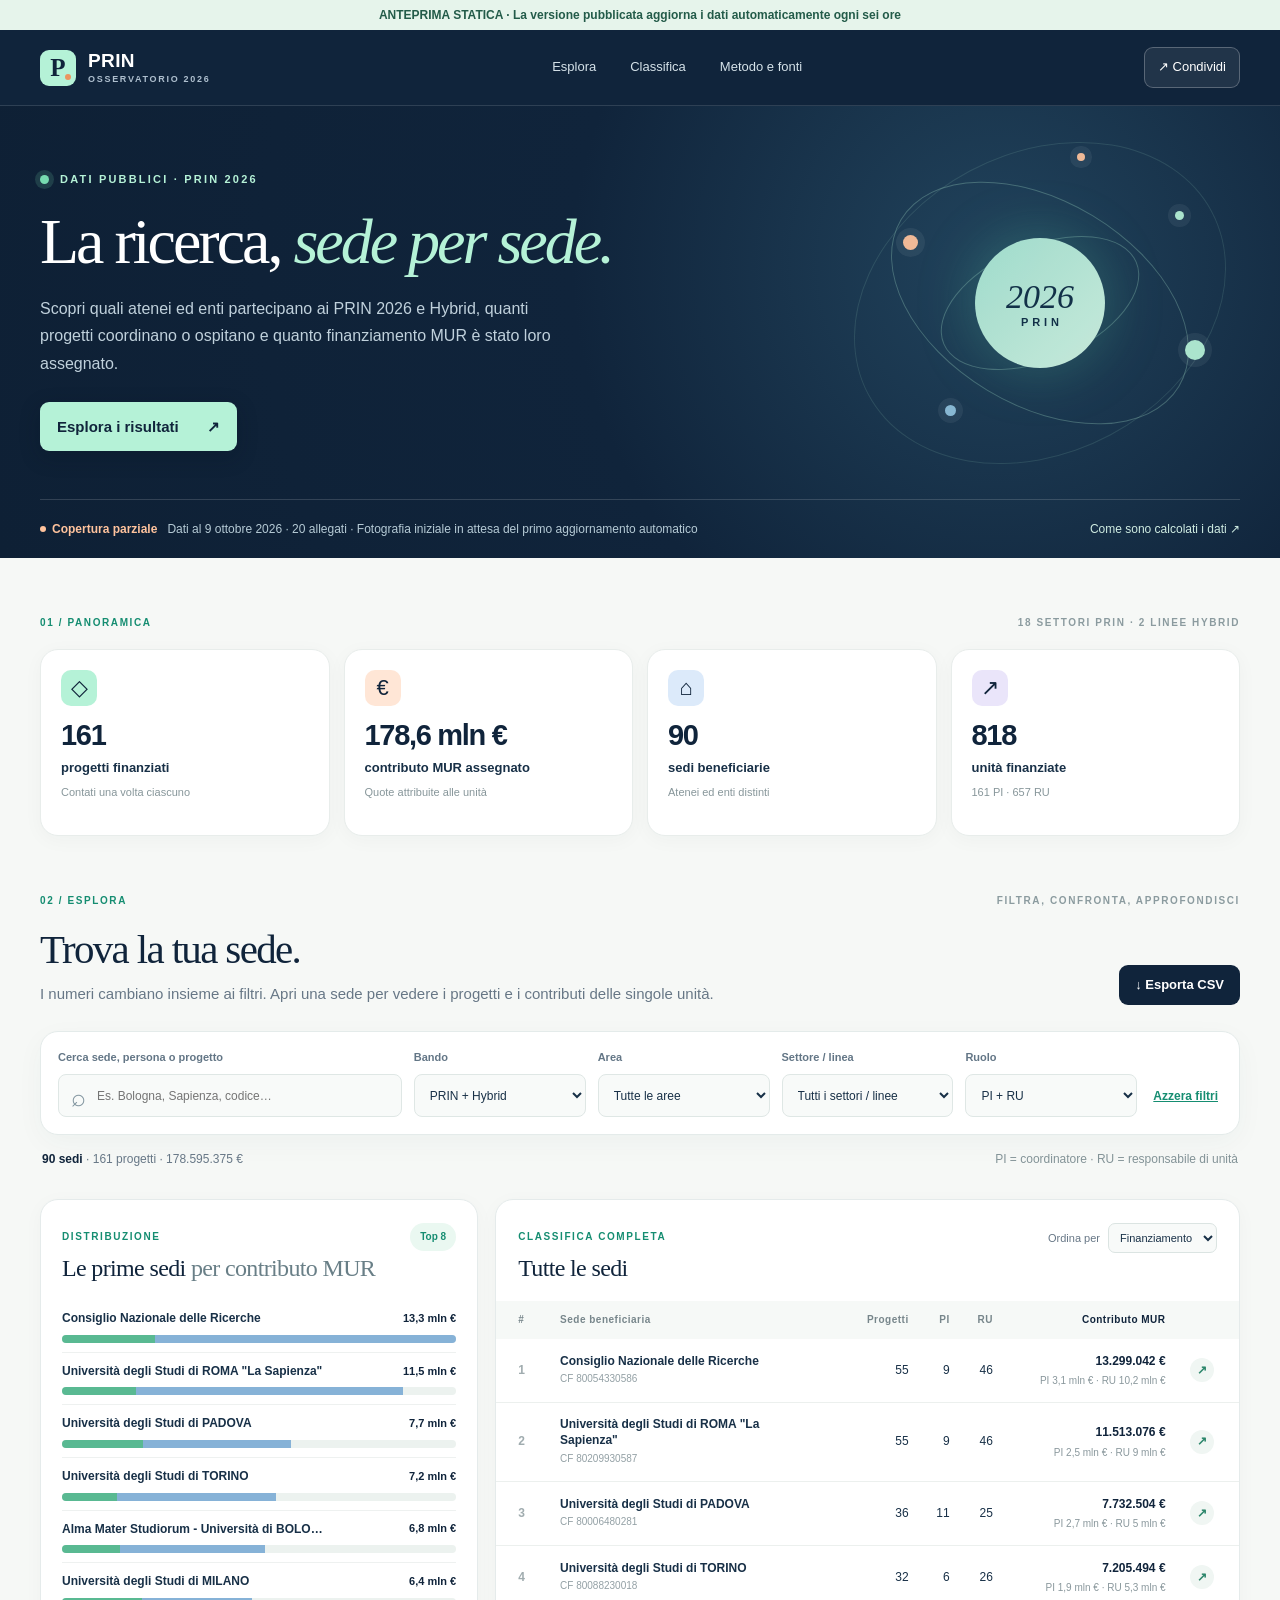
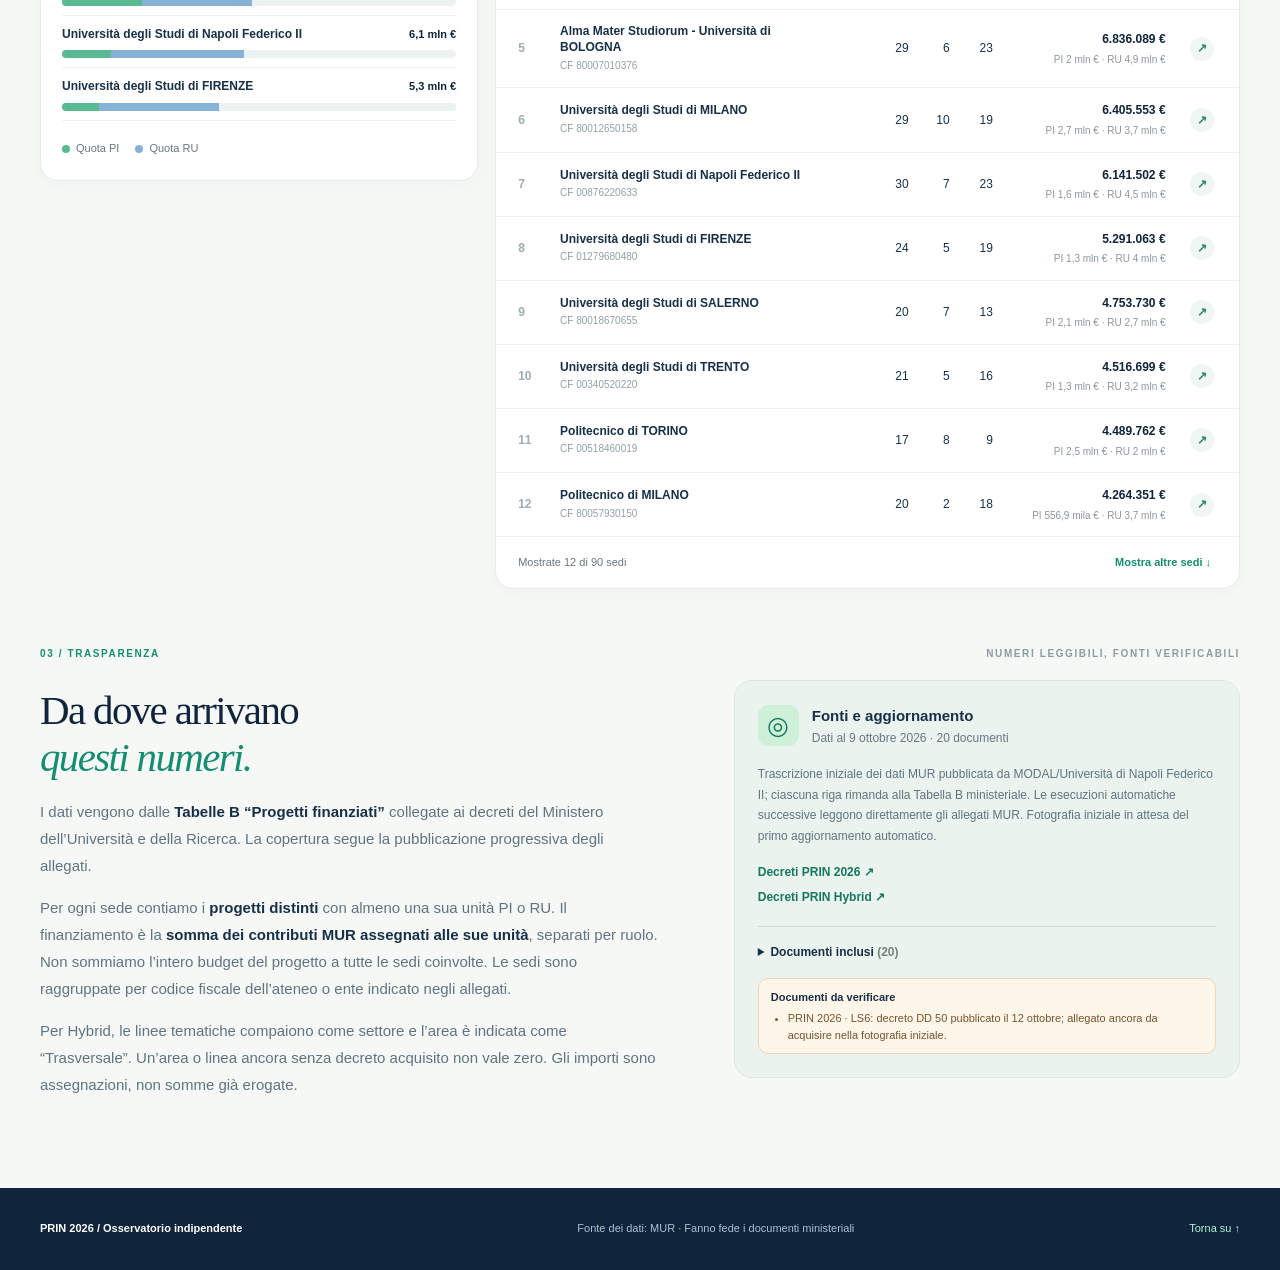
==== anteprima.html @ c135c5c7 "Add files via upload" ====
<!doctype html>
<html lang="it">
<head>
  <meta charset="utf-8">
  <meta name="viewport" content="width=device-width, initial-scale=1">
  <meta name="theme-color" content="#10243b">
  <meta name="description" content="Esplora i progetti e i contributi MUR dei PRIN 2026 e PRIN Hybrid, per sede, area, settore e ruolo PI o RU.">
  <title>PRIN 2026 · Osservatorio dei finanziamenti</title>
  <link rel="icon" href="data:image/svg+xml,%3Csvg xmlns='http://www.w3.org/2000/svg' viewBox='0 0 64 64'%3E%3Crect width='64' height='64' rx='17' fill='%2310243b'/%3E%3Cpath d='M15 47V17h15c9 0 14 4 14 12s-5 12-14 12h-7v6zm8-14h7c4 0 6-1 6-4s-2-4-6-4h-7z' fill='%23aff0d6'/%3E%3Ccircle cx='48' cy='46' r='5' fill='%23ffbc8f'/%3E%3C/svg%3E">
  <style>:root{--navy:#10243b;--navy-2:#183650;--ink:#183047;--muted:#677786;--line:#dfe7e8;--paper:#f6f8f6;--white:#fff;--mint:#b5f2d7;--green:#158d71;--peach:#ffc39d;--blue:#dceafa;--lav:#eae5fa;--radius:18px}
*{box-sizing:border-box}html{scroll-behavior:smooth;scroll-padding-top:90px}body{margin:0;background:var(--paper);color:var(--ink);font:15px/1.55 -apple-system,BlinkMacSystemFont,"Segoe UI",Arial,sans-serif;-webkit-font-smoothing:antialiased}button,input,select{font:inherit}button{cursor:pointer}a{color:inherit}a:focus-visible,button:focus-visible,input:focus-visible,select:focus-visible,summary:focus-visible{outline:3px solid #33b594;outline-offset:3px}.wrap{width:min(1220px,calc(100% - 80px));margin:auto}.sr-only{position:absolute;width:1px;height:1px;padding:0;margin:-1px;overflow:hidden;clip:rect(0,0,0,0);white-space:nowrap;border:0}.skip{position:fixed;left:1rem;top:-4rem;z-index:20;background:white;padding:.65rem 1rem}.skip:focus{top:1rem}
.site-header{height:76px;background:var(--navy);color:white;border-bottom:1px solid #ffffff20}.nav-row{height:100%;display:flex;align-items:center;justify-content:space-between;gap:28px}.brand{display:inline-flex;gap:12px;align-items:center;text-decoration:none;font-size:19px;font-weight:800;letter-spacing:.02em;line-height:1}.brand small{display:block;color:#aebfce;font-size:9px;letter-spacing:.19em;font-weight:700;margin-top:5px}.brand-mark{position:relative;display:grid;place-items:center;width:36px;height:36px;border-radius:9px;background:var(--mint);color:var(--navy);font:700 25px Georgia,serif}.brand-dot{position:absolute;width:6px;height:6px;border-radius:50%;background:#eb955f;right:5px;bottom:6px}.nav-row nav{display:flex;align-items:center;gap:34px}.nav-row nav a{color:#d5e2e9;text-decoration:none;font-size:13px}.nav-row nav a:hover{color:var(--mint)}.nav-share{background:#ffffff13;border:1px solid #ffffff40;color:white;border-radius:9px;padding:9px 13px;font-size:13px}.nav-share:hover{background:#ffffff28}
.hero{background:radial-gradient(circle at 78% 35%,#21435c 0,#10243b 41%,#0e2035 100%);color:white;overflow:hidden}.hero-inner{min-height:382px;display:grid;grid-template-columns:1.1fr .9fr;align-items:center;position:relative}.hero-copy{padding:54px 0 48px;z-index:1}.eyebrow{color:var(--mint);font-size:11px;font-weight:800;letter-spacing:.2em;display:flex;align-items:center;gap:11px}.pulse{width:9px;height:9px;background:#77dbb0;border-radius:50%;box-shadow:0 0 0 5px #77dbb029}.hero h1{font:normal clamp(47px,5vw,77px)/1.05 Georgia,"Times New Roman",serif;letter-spacing:-.047em;max-width:650px;margin:20px 0}.hero h1 em{color:var(--mint);font-weight:400}.hero-sub{color:#c0d1dc;max-width:525px;font-size:16px;line-height:1.7;margin:0 0 25px}.hero-action{display:inline-flex;align-items:center;gap:28px;background:var(--mint);color:var(--navy);font-weight:750;text-decoration:none;padding:13px 17px;border-radius:9px;box-shadow:0 6px 20px #09131f40}.hero-action:hover{background:#d8fae8}.hero-art{position:relative;width:400px;height:335px;justify-self:end;opacity:.93}.orbit{position:absolute;border:1px solid #b5f2d74a;border-radius:50%;left:50%;top:50%;transform:translate(-50%,-50%) rotate(-23deg)}.orbit-one{width:210px;height:115px}.orbit-two{width:325px;height:205px;transform:translate(-50%,-50%) rotate(31deg)}.orbit-three{width:390px;height:300px;transform:translate(-50%,-50%) rotate(-28deg);border-color:#b5f2d721}.art-center{position:absolute;left:50%;top:50%;transform:translate(-50%,-50%);display:grid;place-items:center;align-content:center;width:130px;height:130px;border-radius:50%;background:linear-gradient(135deg,#a9e7d4,#d4f7e5);color:#123047;font:italic 34px Georgia,serif;box-shadow:0 0 60px #60d5a745}.art-center small{display:block;font:700 11px Arial,sans-serif;letter-spacing:.35em;margin-left:.35em}.art-node{position:absolute;border-radius:50%;box-shadow:0 0 0 7px #ffffff11}.node-a{width:15px;height:15px;background:var(--peach);left:63px;top:100px}.node-b{width:9px;height:9px;background:#b7f2d7;left:335px;top:76px}.node-c{width:20px;height:20px;background:#b7f2d7;left:345px;top:205px}.node-d{width:11px;height:11px;background:#90c1dc;left:105px;top:270px}.node-e{width:8px;height:8px;background:var(--peach);left:237px;top:18px}.hero-foot{display:flex;justify-content:space-between;align-items:center;gap:20px;min-height:59px;border-top:1px solid #ffffff26;color:#b6cbd6;font-size:12px}.hero-foot a{text-decoration:none;color:#cfece2;white-space:nowrap}.hero-foot a:hover{text-decoration:underline}.status-line{display:flex;gap:10px;align-items:center;flex-wrap:wrap}.status-badge{display:inline-flex;align-items:center;gap:6px;color:var(--mint);font-weight:750}.status-badge:before{content:"";width:6px;height:6px;background:#79d9ad;border-radius:50%}.status-badge.attention{color:var(--peach)}.status-badge.attention:before{background:var(--peach)}
.overview,.explore,.rankings,.method{padding-top:57px}.section-kicker{display:flex;justify-content:space-between;align-items:center;gap:18px;color:#8b9b9f;font-size:10px;font-weight:800;letter-spacing:.16em;text-transform:uppercase;margin-bottom:18px}.section-kicker span:first-child{color:var(--green)}.kpis{display:grid;grid-template-columns:repeat(4,1fr);gap:14px}.kpi{background:white;border:1px solid #e8edeb;border-radius:var(--radius);padding:20px;min-height:187px;box-shadow:0 4px 20px #1b344509}.kpi-icon{display:grid;place-items:center;width:36px;height:36px;border-radius:10px;font-size:22px;line-height:1;color:var(--navy);margin-bottom:14px}.kpi-icon.mint{background:var(--mint)}.kpi-icon.peach{background:#ffe6d6}.kpi-icon.blue{background:var(--blue)}.kpi-icon.lavender{background:var(--lav)}.kpi-value{font-size:29px;letter-spacing:-.045em;font-weight:800;color:var(--navy);line-height:1.1;white-space:nowrap}.kpi-name{font-size:13px;font-weight:730;margin-top:7px}.kpi-hint{color:#87969a;font-size:11px;margin-top:5px}
.section-heading{display:flex;justify-content:space-between;align-items:end;gap:18px;margin-bottom:26px}.section-heading h2,.method h2{font:normal clamp(34px,3.2vw,47px)/1.15 Georgia,serif;letter-spacing:-.04em;color:var(--navy);margin:0 0 9px}.section-heading p{color:var(--muted);margin:0;max-width:750px}.export-btn{background:var(--navy);color:white;border:0;border-radius:9px;padding:10px 16px;white-space:nowrap;font-weight:700;font-size:13px}.export-btn:hover{background:#234665}.export-btn:disabled{opacity:.5;cursor:wait}.filters{display:grid;grid-template-columns:minmax(220px,2fr) repeat(4,minmax(110px,1fr)) auto;gap:12px;align-items:end;background:white;border:1px solid #e4ebea;border-radius:var(--radius);padding:17px;box-shadow:0 8px 28px #25424a0a}.filters label{display:block;color:#637686;font-weight:750;font-size:11px;margin:0 0 8px}.filters input,.filters select{background:#f8faf9;color:var(--ink);border:1px solid #dfe7e5;border-radius:8px;height:43px;width:100%;padding:0 11px;font-size:12px;outline:none}.filters input:focus,.filters select:focus{border-color:var(--green);box-shadow:0 0 0 3px #82dac138}.filters select{padding-right:7px}.search-field{position:relative}.search-field span{position:absolute;left:13px;top:4px;font-size:25px;color:#81949f;pointer-events:none}.search-field input{padding-left:38px}.clear-btn{background:transparent;color:var(--green);border:0;text-decoration:underline;font-size:12px;font-weight:750;white-space:nowrap;padding:0 4px 12px}.clear-btn:hover{color:#105e50}.filter-meta{display:flex;align-items:center;justify-content:space-between;gap:15px;color:var(--muted);font-size:12px;margin:15px 2px 0}.filter-meta strong{color:var(--navy)}.filter-tip{color:#839397}
.rankings{display:grid;grid-template-columns:1fr 1.7fr;gap:17px;padding-top:30px;align-items:start}.chart-panel,.list-panel{background:white;border:1px solid #e5ebeb;border-radius:var(--radius);box-shadow:0 4px 20px #1b344508;overflow:hidden}.chart-panel{padding:23px 21px}.panel-top{display:flex;align-items:start;justify-content:space-between;gap:12px}.panel-label{color:var(--green);font-size:10px;letter-spacing:.16em;font-weight:800}.panel-top h2{font:normal 24px/1.25 Georgia,serif;letter-spacing:-.027em;color:var(--navy);margin:7px 0 0}.panel-top h2 span{color:#697f87}.chart-tag{color:var(--green);background:#eaf8f1;border-radius:30px;font-size:10px;font-weight:800;padding:6px 10px;white-space:nowrap}.chart{padding-top:17px;min-height:330px}.bar-row{padding:9px 0;border-bottom:1px solid #eef1f0}.bar-head{display:flex;justify-content:space-between;gap:10px;align-items:center;font-size:12px;margin-bottom:7px}.bar-head button{background:none;border:0;padding:0;text-align:left;color:var(--ink);font-weight:710;overflow:hidden;white-space:nowrap;text-overflow:ellipsis;max-width:68%}.bar-head button:hover{text-decoration:underline}.bar-head strong{white-space:nowrap;font-variant-numeric:tabular-nums;font-size:11px;color:var(--navy)}.bar-track{height:8px;background:#ecf2ef;border-radius:20px;overflow:hidden;display:flex}.bar-piece{height:100%}.bar-piece.pi{background:#59b992}.bar-piece.ru{background:#86b2d7}.chart-legend{display:flex;gap:16px;margin:19px 0 0;color:var(--muted);font-size:11px}.chart-legend span{display:flex;align-items:center;gap:6px}.legend-dot{display:inline-block;width:8px;height:8px;border-radius:50%}.legend-dot.pi{background:#59b992}.legend-dot.ru{background:#86b2d7}
.list-panel .panel-top{padding:23px 22px 18px}.sort-control{display:flex;align-items:center;gap:8px;color:var(--muted);font-size:11px;white-space:nowrap}.sort-control select{border:1px solid #dbe4e2;border-radius:7px;background:#f8faf9;color:var(--ink);padding:7px;font-size:11px}.table-scroll{overflow-x:auto}table{width:100%;border-collapse:collapse;font-size:12px;min-width:610px}thead{background:#f6f9f7;color:#77868b}th{text-align:left;padding:11px 12px;font-size:10px;letter-spacing:.05em;font-weight:800}th:first-child,td:first-child{padding-left:22px}th:last-child,td:last-child{padding-right:20px}td{padding:13px 12px;border-bottom:1px solid #ecf0ee;vertical-align:middle}tr:last-child td{border-bottom:0}tbody tr:hover{background:#f7fbf8}.rank-no{color:#a0acaf;font-weight:750}.inst-button{border:0;background:none;padding:0;text-align:left;color:var(--ink);font-weight:700;line-height:1.38;max-width:250px}.inst-button:hover{color:var(--green);text-decoration:underline}.inst-sub{display:block;color:#93a0a5;font-size:10px;font-weight:500;margin-top:3px}.num{text-align:right;font-variant-numeric:tabular-nums}.money-col{font-weight:800;color:var(--navy);white-space:nowrap}.row-arrow{border:0;background:#f0f6f3;color:#2c866b;width:24px;height:24px;border-radius:50%;font-weight:bold}.row-arrow:hover{background:#d9f1e6}.empty{text-align:center;padding:34px;color:var(--muted)}.list-foot{display:flex;align-items:center;justify-content:space-between;gap:12px;padding:16px 22px;color:var(--muted);font-size:11px;border-top:1px solid #edf1f0}.list-foot button{background:none;color:var(--green);border:0;font-size:11px;font-weight:800}.list-foot button:hover{text-decoration:underline}
.method{padding-bottom:75px}.method-layout{display:grid;grid-template-columns:1.1fr .9fr;gap:75px;align-items:start}.method h2{margin:7px 0 17px}.method h2 em{color:var(--green);font-weight:400}.method p{color:#5f7480;line-height:1.8;max-width:670px}.method strong{color:var(--ink)}.source-card{background:#eaf3ed;border:1px solid #daeadf;padding:23px;border-radius:var(--radius);color:var(--ink)}.source-head{display:flex;align-items:center;gap:13px}.source-head strong,.source-head span:last-child{display:block}.source-head span:last-child{font-size:12px;color:var(--muted);margin-top:2px}.source-icon{display:grid;place-items:center;width:41px;height:41px;border-radius:10px;background:#cef0d8;color:#167b5c;font-size:25px}.source-card p{font-size:12px;line-height:1.7;margin:17px 0}.source-links{display:grid;gap:6px}.source-links a,.document-list a{font-size:12px;font-weight:700;color:#16785e;text-decoration:none}.source-links a:hover,.document-list a:hover{text-decoration:underline}.source-card details{margin-top:20px;border-top:1px solid #cadece;padding-top:16px}.source-card summary{font-size:12px;font-weight:750;cursor:pointer}.source-card summary span{color:#72857b}.document-list{margin-top:12px;max-height:225px;overflow:auto;display:grid;gap:7px}.document-list a{display:block;font-weight:600}.source-warning{margin-top:16px;background:#fff6ea;border:1px solid #f1d4b3;color:#75532d;border-radius:10px;padding:10px 12px;font-size:11px;line-height:1.5}.source-warning strong{display:block;margin-bottom:5px}.source-warning ul{margin:0;padding-left:17px}
footer{background:var(--navy);color:#adc2cd}.footer-inner{display:flex;justify-content:space-between;align-items:center;gap:14px;min-height:82px;font-size:11px}.footer-inner span:first-child{color:white;font-weight:750}.footer-year{color:var(--mint)}.footer-inner a{color:var(--mint);text-decoration:none}
dialog{border:0;border-radius:18px;padding:0;width:min(700px,calc(100% - 28px));max-height:min(85vh,850px);box-shadow:0 24px 75px #091f3680;color:var(--ink)}dialog::backdrop{background:#071c31b5;backdrop-filter:blur(3px)}.dialog-head{padding:26px 28px 20px;display:flex;justify-content:space-between;align-items:start;gap:12px;border-bottom:1px solid var(--line)}.dialog-head h2{font:normal 30px/1.15 Georgia,serif;letter-spacing:-.03em;margin:6px 0 4px;color:var(--navy)}.dialog-head p{color:var(--muted);font-size:12px;margin:0}.dialog-close{flex:none;width:32px;height:32px;border-radius:50%;border:0;background:#f0f4f2;color:var(--navy);font-size:23px;line-height:1}.dialog-content{padding:22px 28px 28px;max-height:calc(85vh - 118px);overflow:auto}.detail-metrics{display:grid;grid-template-columns:repeat(3,1fr);gap:10px;margin-bottom:22px}.detail-metrics div{background:#f3f8f5;padding:13px;border-radius:10px}.detail-metrics strong{display:block;color:var(--navy);font-size:20px}.detail-metrics span{display:block;font-size:11px;color:var(--muted)}.detail-heading{font-weight:800;font-size:12px;margin:0 0 10px;color:var(--navy)}.project-card{border:1px solid var(--line);border-radius:10px;padding:13px;margin-bottom:9px}.project-top{display:flex;justify-content:space-between;align-items:start;gap:10px}.project-top strong{display:block;font-size:13px;color:var(--navy);line-height:1.3}.project-top small{display:block;color:var(--muted);font-size:11px;margin-top:3px}.project-amount{color:var(--navy);font-weight:800;white-space:nowrap;font-size:12px}.project-bottom{display:flex;flex-wrap:wrap;justify-content:space-between;gap:6px;margin-top:11px;color:var(--muted);font-size:11px}.role-chip{color:#15775b;background:#e4f5eb;border-radius:6px;padding:2px 6px;font-weight:800}.role-chip.ru{color:#427293;background:#e7f2fb}.project-bottom a{color:var(--green);text-decoration:none}.project-bottom a:hover{text-decoration:underline}.toast{position:fixed;right:22px;bottom:22px;z-index:15;background:var(--navy);color:white;padding:12px 16px;border-radius:10px;box-shadow:0 10px 25px #10243b44;opacity:0;transform:translateY(10px);transition:.2s;pointer-events:none;font-size:12px}.toast.visible{opacity:1;transform:translateY(0)}
@media(max-width:1100px){.filters{grid-template-columns:repeat(4,1fr)}.search-wrap{grid-column:span 2}.clear-btn{justify-self:start}.rankings{grid-template-columns:1fr 1.35fr}.hero-art{transform:scale(.82);transform-origin:center right}}@media(max-width:800px){.wrap{width:min(100% - 36px,650px)}.site-header{height:66px}.nav-row nav{display:none}.hero-inner{display:block;min-height:unset}.hero-copy{padding:47px 0 35px}.hero h1{font-size:clamp(44px,9vw,64px)}.hero-art{display:none}.hero-foot{padding:12px 0;align-items:flex-start}.kpis{grid-template-columns:repeat(2,1fr)}.rankings,.method-layout{grid-template-columns:1fr}.method-layout{gap:20px}.chart{min-height:0}.filters{grid-template-columns:repeat(2,1fr)}.search-wrap{grid-column:span 2}.filter-field{min-width:0}.section-heading{align-items:start}.section-kicker span:last-child{display:none}}@media(max-width:520px){.wrap{width:calc(100% - 28px)}.brand{font-size:16px}.brand small{font-size:8px}.brand-mark{width:32px;height:32px}.nav-share span{display:none}.hero-sub{font-size:14px}.hero-foot a{display:none}.overview,.explore,.method{padding-top:40px}.kpis{gap:9px}.kpi{min-height:151px;padding:14px}.kpi-value{font-size:23px}.kpi-name{font-size:12px}.section-heading{display:block}.export-btn{margin-top:16px}.filters{padding:13px;gap:10px}.filter-tip{display:none}.filter-field select{font-size:11px}.rankings{padding-top:20px}.method{padding-bottom:45px}.section-kicker{font-size:9px}.panel-top h2{font-size:21px}.list-panel .panel-top{display:block}.sort-control{margin-top:13px}.dialog-head,.dialog-content{padding-left:17px;padding-right:17px}.detail-metrics{grid-template-columns:repeat(3,1fr)}.detail-metrics strong{font-size:16px}.footer-inner{align-items:flex-start;flex-direction:column;padding:19px 0;gap:5px}}
.table-scroll table{min-width:690px}.funding-split{display:block;color:#89979c;font-size:10px;font-weight:500;margin-top:3px}.detail-split{color:var(--muted);font-size:12px;margin:0 0 22px}.detail-split strong{color:var(--navy)}
@media(prefers-reduced-motion:reduce){html{scroll-behavior:auto}.toast{transition:none}}
</style>
  <script>window.__PRIN_DATA__={"schema":1,"asOf":"2026-10-09","checkedAt":null,"warnings":["PRIN 2026 · LS6: decreto DD 50 pubblicato il 12 ottobre; allegato ancora da acquisire nella fotografia iniziale."],"provenance":"Trascrizione iniziale dei dati MUR pubblicata da MODAL/Università di Napoli Federico II; ciascuna riga rimanda alla Tabella B ministeriale. Le esecuzioni automatiche successive leggono direttamente gli allegati MUR.","coverage":{"ordinary":["PE1","PE11","PE10","PE9","PE8","PE3","PE2","PE7","LS7","SH4","LS4","SH5","LS2","LS3","SH6","PE5","PE6","SH7"],"hybrid":["CYB","IA"]},"sources":[{"program":"ordinary","sector":"LS2","decreto":"37","page":"https://www.mur.gov.it/it/atti-e-normativa/bando-prin-2026-ddg-6-ottobre-2026-n-37-macrosettore-ls-settore-ls2-approvazione","pdf":"https://www.mur.gov.it/sites/default/files/2026-10/LS2_Tabella%20B_Progetti%20finanziati.pdf","total":5431137,"units":21,"projects":5},{"program":"ordinary","sector":"LS3","decreto":"38","page":"https://www.mur.gov.it/it/atti-e-normativa/bando-prin-2026-ddg-6-ottobre-2026-n-38-macrosettore-ls-settore-ls3-approvazione","pdf":"https://www.mur.gov.it/sites/default/files/2026-10/LS3_Tabella%20B_Progetti%20finanziati.pdf","total":4669992,"units":18,"projects":4},{"program":"ordinary","sector":"LS4","decreto":"42","page":"https://www.mur.gov.it/it/atti-e-normativa/bando-prin-2026-ddg-6-ottobre-2026-n-42-macrosettore-ls-settore-ls4-approvazione","pdf":"https://www.mur.gov.it/sites/default/files/2026-10/LS4_Tabella_B_Progetti%20finanziati.pdf","total":12091756,"units":65,"projects":12},{"program":"ordinary","sector":"LS7","decreto":"39","page":"https://www.mur.gov.it/it/atti-e-normativa/bando-prin-2026-ddg-6-ottobre-2026-n-39-macrosettore-ls-settore-ls7-approvazione","pdf":"https://www.mur.gov.it/sites/default/files/2026-10/LS7_Tabella_B_Progetti%20finanziati.pdf","total":17876517,"units":87,"projects":17},{"program":"ordinary","sector":"PE1","decreto":"29","page":"https://www.mur.gov.it/it/atti-e-normativa/decreto-direttoriale-n29-del-05-10-2026","pdf":"https://www.mur.gov.it/sites/default/files/2026-10/PE1_Tabella_B_Progetti_finanziati%5B1%5D.pdf","total":5516870,"units":28,"projects":5},{"program":"ordinary","sector":"PE2","decreto":"30","page":"https://www.mur.gov.it/it/atti-e-normativa/decreto-direttoriale-n-30-del-05-10-2026","pdf":"https://www.mur.gov.it/sites/default/files/2026-10/PE2_Tabella_B_-_Progetti_finanziati%5B1%5D.pdf","total":6993474,"units":28,"projects":6},{"program":"ordinary","sector":"PE3","decreto":"31","page":"https://www.mur.gov.it/it/atti-e-normativa/decreto-direttoriale-n31-del-05-10-2026","pdf":"https://www.mur.gov.it/sites/default/files/2026-10/PE3_Tabella_B_Progetti_finanziati%5B1%5D.pdf","total":5142740,"units":25,"projects":5},{"program":"ordinary","sector":"PE7","decreto":"45","page":"https://www.mur.gov.it/it/atti-e-normativa/bando-prin-2026-ddg-6-ottobre-2026-n-45-macrosettore-pe-settore-pe7-approvazione","pdf":"https://www.mur.gov.it/sites/default/files/2026-10/PE7_Tabella_B_Progetti%20finanziati.pdf","total":11448788,"units":57,"projects":11},{"program":"ordinary","sector":"PE8","decreto":"33","page":"https://www.mur.gov.it/it/atti-e-normativa/decreto-direttoriale-n33-del-05-10-2026","pdf":"https://www.mur.gov.it/sites/default/files/2026-10/PE8_Tabella_B_-_Progetti_finanziati%5B1%5D.pdf","total":16458886,"units":75,"projects":14},{"program":"ordinary","sector":"PE9","decreto":"34","page":"https://www.mur.gov.it/it/atti-e-normativa/decreto-direttoriale-n34-del-05-10-2026","pdf":"https://www.mur.gov.it/sites/default/files/2026-10/PE9_Tabella_B_-_Progetti_finanziati%5B1%5D.pdf","total":4292671,"units":19,"projects":4},{"program":"ordinary","sector":"PE10","decreto":"35","page":"https://www.mur.gov.it/it/atti-e-normativa/decreto-direttoriale-n35-del-05-10-2026","pdf":"https://www.mur.gov.it/sites/default/files/2026-10/PE10_Tabella_B_Progetti_finanziati_PE10%5B1%5D.pdf","total":9237033,"units":41,"projects":9},{"program":"ordinary","sector":"PE11","decreto":"36","page":"https://www.mur.gov.it/it/atti-e-normativa/decreto-direttoriale-n36-del-05-10-2026","pdf":"https://www.mur.gov.it/sites/default/files/2026-10/PE11_Tabella_B_-_Progetti_finanziati%5B1%5D.pdf","total":6491047,"units":32,"projects":6},{"program":"ordinary","sector":"SH4","decreto":"40","page":"https://www.mur.gov.it/it/atti-e-normativa/bando-prin-2026-ddg-6-ottobre-2026-n-40-macrosettore-sh-settore-sh4-approvazione","pdf":"https://www.mur.gov.it/sites/default/files/2026-10/SH4_Tabella_B_Progetti%20finanziati.pdf","total":8120980,"units":36,"projects":8},{"program":"ordinary","sector":"SH5","decreto":"41","page":"https://www.mur.gov.it/it/atti-e-normativa/bando-prin-2026-ddg-6-ottobre-2026-n-41-macrosettore-sh-settore-sh5-approvazione","pdf":"https://www.mur.gov.it/sites/default/files/2026-10/SH5_Tabella_B_Progetti%20finanziati.pdf","total":10215141,"units":47,"projects":9},{"program":"ordinary","sector":"SH6","decreto":"44","page":"https://www.mur.gov.it/it/atti-e-normativa/bando-prin-2026-ddg-6-ottobre-2026-n-44-macrosettore-sh-settore-sh6-approvazione","pdf":"https://www.mur.gov.it/sites/default/files/2026-10/SH6_Tabella%20B_Progetti%20finanziati.pdf","total":9245266,"units":42,"projects":9},{"program":"ordinary","sector":"PE5","decreto":"47","page":"https://www.mur.gov.it/it/atti-e-normativa/decreto-direttoriale-n47-del-08-10-2026","pdf":"https://www.mur.gov.it/sites/default/files/2026-10/PE5_Tabella_B_Progetti_finanziati%5B1%5D.pdf","total":8218330,"units":43,"projects":8},{"program":"ordinary","sector":"PE6","decreto":"48","page":"https://www.mur.gov.it/it/atti-e-normativa/decreto-direttoriale-n-48-del-08-10-2026","pdf":"https://www.mur.gov.it/sites/default/files/2026-10/PE6_Tabella_B_Progetti%20finanziati.pdf","total":6945432,"units":31,"projects":6},{"program":"ordinary","sector":"SH7","decreto":"49","page":"https://www.mur.gov.it/it/atti-e-normativa/decreto-direttoriale-n-49-del-09-10-2026","pdf":"https://www.mur.gov.it/sites/default/files/2026-10/SH7_Tabella_B_Progetti%20finanziati.pdf","total":7001948,"units":31,"projects":6},{"program":"hybrid","sector":"CYB","decreto":"43","page":"https://www.mur.gov.it/it/atti-e-normativa/bando-prin-2026-hybrid-ddg-6-ottobre-2026-n-43-linea-tematica-cybersicurezza","pdf":"https://www.mur.gov.it/sites/default/files/2026-10/CYB_Tabella_B_Progetti%20finanziati.pdf","total":5536413,"units":20,"projects":4},{"program":"hybrid","sector":"IA","decreto":"46","page":"https://www.mur.gov.it/it/atti-e-normativa/decreto-direttoriale-n46-del-08-10-2026","pdf":"https://www.mur.gov.it/sites/default/files/2026-10/IA_Tabella_B_Progetti%20finanziati.pdf","total":17660954,"units":72,"projects":13}],"units":[{"program":"ordinary","sector":"PE1","group":"PE","decreto":"29","role":"PI","responsabile":"NOTA Alessia","unit":"2026PYFEZ9_001","project":"2026PYFEZ9","ateneo":"Gran Sasso Science Institute - Scuola di dottorato internazionale","cf":"01984560662","mur":191776,"titolo":"Emergent Structures in Kinetic Theory: from Gases to Plasmas","source":"https://www.mur.gov.it/sites/default/files/2026-10/PE1_Tabella_B_Progetti_finanziati%5B1%5D.pdf"},{"program":"ordinary","sector":"PE1","group":"PE","decreto":"29","role":"RU","responsabile":"ZANELLA Mattia","unit":"2026PYFEZ9_002","project":"2026PYFEZ9","ateneo":"Università degli Studi di PAVIA","cf":"80007270186","mur":186219,"titolo":"Emergent Structures in Kinetic Theory: from Gases to Plasmas","source":"https://www.mur.gov.it/sites/default/files/2026-10/PE1_Tabella_B_Progetti_finanziati%5B1%5D.pdf"},{"program":"ordinary","sector":"PE1","group":"PE","decreto":"29","role":"RU","responsabile":"GROPPI Maria","unit":"2026PYFEZ9_003","project":"2026PYFEZ9","ateneo":"Università degli Studi di PARMA","cf":"00308780345","mur":186501,"titolo":"Emergent Structures in Kinetic Theory: from Gases to Plasmas","source":"https://www.mur.gov.it/sites/default/files/2026-10/PE1_Tabella_B_Progetti_finanziati%5B1%5D.pdf"},{"program":"ordinary","sector":"PE1","group":"PE","decreto":"29","role":"RU","responsabile":"ALBI Giacomo","unit":"2026PYFEZ9_004","project":"2026PYFEZ9","ateneo":"Università degli Studi di VERONA","cf":"93009870234","mur":185332,"titolo":"Emergent Structures in Kinetic Theory: from Gases to Plasmas","source":"https://www.mur.gov.it/sites/default/files/2026-10/PE1_Tabella_B_Progetti_finanziati%5B1%5D.pdf"},{"program":"ordinary","sector":"PE1","group":"PE","decreto":"29","role":"RU","responsabile":"BERTAGLIA Giulia","unit":"2026PYFEZ9_005","project":"2026PYFEZ9","ateneo":"Università degli Studi di FERRARA","cf":"80007370382","mur":182388,"titolo":"Emergent Structures in Kinetic Theory: from Gases to Plasmas","source":"https://www.mur.gov.it/sites/default/files/2026-10/PE1_Tabella_B_Progetti_finanziati%5B1%5D.pdf"},{"program":"ordinary","sector":"PE1","group":"PE","decreto":"29","role":"RU","responsabile":"BEN-ARTZI Jonathan","unit":"2026PYFEZ9_006","project":"2026PYFEZ9","ateneo":"Università degli Studi di ROMA \"Tor Vergata\"","cf":"80213750583","mur":194487,"titolo":"Emergent Structures in Kinetic Theory: from Gases to Plasmas","source":"https://www.mur.gov.it/sites/default/files/2026-10/PE1_Tabella_B_Progetti_finanziati%5B1%5D.pdf"},{"program":"ordinary","sector":"PE1","group":"PE","decreto":"29","role":"PI","responsabile":"MALCHIODI Andrea","unit":"2026P3T2LW_001","project":"2026P3T2LW","ateneo":"Scuola Normale Superiore di PISA","cf":"80005050507","mur":211398,"titolo":"Variational Methods, Geometric Analysis and Free Boundary Problems","source":"https://www.mur.gov.it/sites/default/files/2026-10/PE1_Tabella_B_Progetti_finanziati%5B1%5D.pdf"},{"program":"ordinary","sector":"PE1","group":"PE","decreto":"29","role":"RU","responsabile":"TERRACINI Susanna","unit":"2026P3T2LW_002","project":"2026P3T2LW","ateneo":"Università degli Studi di TORINO","cf":"80088230018","mur":195311,"titolo":"Variational Methods, Geometric Analysis and Free Boundary Problems","source":"https://www.mur.gov.it/sites/default/files/2026-10/PE1_Tabella_B_Progetti_finanziati%5B1%5D.pdf"},{"program":"ordinary","sector":"PE1","group":"PE","decreto":"29","role":"RU","responsabile":"TARANTELLO Gabriella","unit":"2026P3T2LW_003","project":"2026P3T2LW","ateneo":"Università degli Studi di ROMA \"Tor Vergata\"","cf":"80213750583","mur":181866,"titolo":"Variational Methods, Geometric Analysis and Free Boundary Problems","source":"https://www.mur.gov.it/sites/default/files/2026-10/PE1_Tabella_B_Progetti_finanziati%5B1%5D.pdf"},{"program":"ordinary","sector":"PE1","group":"PE","decreto":"29","role":"RU","responsabile":"MAZZIERI Lorenzo","unit":"2026P3T2LW_004","project":"2026P3T2LW","ateneo":"Università degli Studi di TRENTO","cf":"00340520220","mur":166171,"titolo":"Variational Methods, Geometric Analysis and Free Boundary Problems","source":"https://www.mur.gov.it/sites/default/files/2026-10/PE1_Tabella_B_Progetti_finanziati%5B1%5D.pdf"},{"program":"ordinary","sector":"PE1","group":"PE","decreto":"29","role":"RU","responsabile":"MARTINAZZI Luca Massimo Andrea","unit":"2026P3T2LW_005","project":"2026P3T2LW","ateneo":"Università degli Studi di ROMA \"La Sapienza\"","cf":"80209930587","mur":177503,"titolo":"Variational Methods, Geometric Analysis and Free Boundary Problems","source":"https://www.mur.gov.it/sites/default/files/2026-10/PE1_Tabella_B_Progetti_finanziati%5B1%5D.pdf"},{"program":"ordinary","sector":"PE1","group":"PE","decreto":"29","role":"RU","responsabile":"CATINO Giovanni","unit":"2026P3T2LW_006","project":"2026P3T2LW","ateneo":"Politecnico di MILANO","cf":"80057930150","mur":195142,"titolo":"Variational Methods, Geometric Analysis and Free Boundary Problems","source":"https://www.mur.gov.it/sites/default/files/2026-10/PE1_Tabella_B_Progetti_finanziati%5B1%5D.pdf"},{"program":"ordinary","sector":"PE1","group":"PE","decreto":"29","role":"PI","responsabile":"BERTI Massimiliano","unit":"2026PHMPHK_001","project":"2026PHMPHK","ateneo":"Scuola Internazionale Superiore di Studi Avanzati di TRIESTE","cf":"80035060328","mur":188001,"titolo":"Order and randomness in Hamiltonian dynamics and dispersive PDEs","source":"https://www.mur.gov.it/sites/default/files/2026-10/PE1_Tabella_B_Progetti_finanziati%5B1%5D.pdf"},{"program":"ordinary","sector":"PE1","group":"PE","decreto":"29","role":"RU","responsabile":"PROCESI Michela","unit":"2026PHMPHK_002","project":"2026PHMPHK","ateneo":"Università degli Studi ROMA TRE","cf":"04400441004","mur":188000,"titolo":"Order and randomness in Hamiltonian dynamics and dispersive PDEs","source":"https://www.mur.gov.it/sites/default/files/2026-10/PE1_Tabella_B_Progetti_finanziati%5B1%5D.pdf"},{"program":"ordinary","sector":"PE1","group":"PE","decreto":"29","role":"RU","responsabile":"VISCIGLIA Nicola","unit":"2026PHMPHK_003","project":"2026PHMPHK","ateneo":"Università di PISA","cf":"80003670504","mur":187999,"titolo":"Order and randomness in Hamiltonian dynamics and dispersive PDEs","source":"https://www.mur.gov.it/sites/default/files/2026-10/PE1_Tabella_B_Progetti_finanziati%5B1%5D.pdf"},{"program":"ordinary","sector":"PE1","group":"PE","decreto":"29","role":"RU","responsabile":"D'ANCONA Piero Antonio","unit":"2026PHMPHK_004","project":"2026PHMPHK","ateneo":"Università degli Studi di ROMA \"La Sapienza\"","cf":"80209930587","mur":188000,"titolo":"Order and randomness in Hamiltonian dynamics and dispersive PDEs","source":"https://www.mur.gov.it/sites/default/files/2026-10/PE1_Tabella_B_Progetti_finanziati%5B1%5D.pdf"},{"program":"ordinary","sector":"PE1","group":"PE","decreto":"29","role":"RU","responsabile":"BAMBUSI Dario Paolo","unit":"2026PHMPHK_005","project":"2026PHMPHK","ateneo":"Università degli Studi di MILANO","cf":"80012650158","mur":187989,"titolo":"Order and randomness in Hamiltonian dynamics and dispersive PDEs","source":"https://www.mur.gov.it/sites/default/files/2026-10/PE1_Tabella_B_Progetti_finanziati%5B1%5D.pdf"},{"program":"ordinary","sector":"PE1","group":"PE","decreto":"29","role":"RU","responsabile":"SORRENTINO Alfonso","unit":"2026PHMPHK_006","project":"2026PHMPHK","ateneo":"Università degli Studi di ROMA \"Tor Vergata\"","cf":"80213750583","mur":187999,"titolo":"Order and randomness in Hamiltonian dynamics and dispersive PDEs","source":"https://www.mur.gov.it/sites/default/files/2026-10/PE1_Tabella_B_Progetti_finanziati%5B1%5D.pdf"},{"program":"ordinary","sector":"PE1","group":"PE","decreto":"29","role":"PI","responsabile":"CARAVENNA Francesco","unit":"2026P392RW_001","project":"2026P392RW","ateneo":"Università degli Studi di MILANO-BICOCCA","cf":"12621570154","mur":193474,"titolo":"Universality and Renormalization in Random Fields, Singular Dynamics and Quantum Field Theory","source":"https://www.mur.gov.it/sites/default/files/2026-10/PE1_Tabella_B_Progetti_finanziati%5B1%5D.pdf"},{"program":"ordinary","sector":"PE1","group":"PE","decreto":"29","role":"RU","responsabile":"DE VECCHI Francesco Carlo","unit":"2026P392RW_002","project":"2026P392RW","ateneo":"Università degli Studi di PAVIA","cf":"80007270186","mur":201503,"titolo":"Universality and Renormalization in Random Fields, Singular Dynamics and Quantum Field Theory","source":"https://www.mur.gov.it/sites/default/files/2026-10/PE1_Tabella_B_Progetti_finanziati%5B1%5D.pdf"},{"program":"ordinary","sector":"PE1","group":"PE","decreto":"29","role":"RU","responsabile":"PORTA Marcello","unit":"2026P392RW_003","project":"2026P392RW","ateneo":"Scuola Internazionale Superiore di Studi Avanzati di TRIESTE","cf":"80035060328","mur":186497,"titolo":"Universality and Renormalization in Random Fields, Singular Dynamics and Quantum Field Theory","source":"https://www.mur.gov.it/sites/default/files/2026-10/PE1_Tabella_B_Progetti_finanziati%5B1%5D.pdf"},{"program":"ordinary","sector":"PE1","group":"PE","decreto":"29","role":"RU","responsabile":"MAURELLI Mario","unit":"2026P392RW_004","project":"2026P392RW","ateneo":"Università di PISA","cf":"80003670504","mur":177661,"titolo":"Universality and Renormalization in Random Fields, Singular Dynamics and Quantum Field Theory","source":"https://www.mur.gov.it/sites/default/files/2026-10/PE1_Tabella_B_Progetti_finanziati%5B1%5D.pdf"},{"program":"ordinary","sector":"PE1","group":"PE","decreto":"29","role":"RU","responsabile":"MASTROPIETRO Vieri","unit":"2026P392RW_005","project":"2026P392RW","ateneo":"Università degli Studi di ROMA \"La Sapienza\"","cf":"80209930587","mur":170588,"titolo":"Universality and Renormalization in Random Fields, Singular Dynamics and Quantum Field Theory","source":"https://www.mur.gov.it/sites/default/files/2026-10/PE1_Tabella_B_Progetti_finanziati%5B1%5D.pdf"},{"program":"ordinary","sector":"PE1","group":"PE","decreto":"29","role":"RU","responsabile":"GIULIANI Alessandro","unit":"2026P392RW_006","project":"2026P392RW","ateneo":"Università degli Studi ROMA TRE","cf":"04400441004","mur":167344,"titolo":"Universality and Renormalization in Random Fields, Singular Dynamics and Quantum Field Theory","source":"https://www.mur.gov.it/sites/default/files/2026-10/PE1_Tabella_B_Progetti_finanziati%5B1%5D.pdf"},{"program":"ordinary","sector":"PE1","group":"PE","decreto":"29","role":"PI","responsabile":"POZZETTI Maria Beatrice","unit":"2026P8PA7E_001","project":"2026P8PA7E","ateneo":"Alma Mater Studiorum - Università di BOLOGNA","cf":"80007010376","mur":408373,"titolo":"The interplay of geometry and topology in the study of manifolds and groups","source":"https://www.mur.gov.it/sites/default/files/2026-10/PE1_Tabella_B_Progetti_finanziati%5B1%5D.pdf"},{"program":"ordinary","sector":"PE1","group":"PE","decreto":"29","role":"RU","responsabile":"VIAGGI Gabriele","unit":"2026P8PA7E_002","project":"2026P8PA7E","ateneo":"Università di PISA","cf":"80003670504","mur":213523,"titolo":"The interplay of geometry and topology in the study of manifolds and groups","source":"https://www.mur.gov.it/sites/default/files/2026-10/PE1_Tabella_B_Progetti_finanziati%5B1%5D.pdf"},{"program":"ordinary","sector":"PE1","group":"PE","decreto":"29","role":"RU","responsabile":"TIOZZO Giulio","unit":"2026P8PA7E_003","project":"2026P8PA7E","ateneo":"Università degli Studi di ROMA \"La Sapienza\"","cf":"80209930587","mur":210391,"titolo":"The interplay of geometry and topology in the study of manifolds and groups","source":"https://www.mur.gov.it/sites/default/files/2026-10/PE1_Tabella_B_Progetti_finanziati%5B1%5D.pdf"},{"program":"ordinary","sector":"PE1","group":"PE","decreto":"29","role":"RU","responsabile":"RADESCHI Marco","unit":"2026P8PA7E_004","project":"2026P8PA7E","ateneo":"Università degli Studi di TORINO","cf":"80088230018","mur":205434,"titolo":"The interplay of geometry and topology in the study of manifolds and groups","source":"https://www.mur.gov.it/sites/default/files/2026-10/PE1_Tabella_B_Progetti_finanziati%5B1%5D.pdf"},{"program":"ordinary","sector":"PE11","group":"PE","decreto":"36","role":"PI","responsabile":"BIAMINO Sara","unit":"2026PM5L5M_001","project":"2026PM5L5M","ateneo":"Politecnico di TORINO","cf":"00518460019","mur":193921,"titolo":"Next Generation Materials for Nuclear Applications: Technological Innovation and Regulatory Challenges - NEXUS","source":"https://www.mur.gov.it/sites/default/files/2026-10/PE11_Tabella_B_-_Progetti_finanziati%5B1%5D.pdf"},{"program":"ordinary","sector":"PE11","group":"PE","decreto":"36","role":"RU","responsabile":"TIRILLO Jacopo","unit":"2026PM5L5M_002","project":"2026PM5L5M","ateneo":"Università degli Studi di ROMA \"La Sapienza\"","cf":"80209930587","mur":194115,"titolo":"Next Generation Materials for Nuclear Applications: Technological Innovation and Regulatory Challenges - NEXUS","source":"https://www.mur.gov.it/sites/default/files/2026-10/PE11_Tabella_B_-_Progetti_finanziati%5B1%5D.pdf"},{"program":"ordinary","sector":"PE11","group":"PE","decreto":"36","role":"RU","responsabile":"RAGO Ilaria Carmela","unit":"2026PM5L5M_003","project":"2026PM5L5M","ateneo":"Istituto Nazionale di Fisica Nucleare","cf":"84001850589","mur":188713,"titolo":"Next Generation Materials for Nuclear Applications: Technological Innovation and Regulatory Challenges - NEXUS","source":"https://www.mur.gov.it/sites/default/files/2026-10/PE11_Tabella_B_-_Progetti_finanziati%5B1%5D.pdf"},{"program":"ordinary","sector":"PE11","group":"PE","decreto":"36","role":"RU","responsabile":"ROSSANO Diego","unit":"2026PM5L5M_004","project":"2026PM5L5M","ateneo":"Università degli Studi di NAPOLI \"Parthenope\"","cf":"80018240632","mur":174955,"titolo":"Next Generation Materials for Nuclear Applications: Technological Innovation and Regulatory Challenges - NEXUS","source":"https://www.mur.gov.it/sites/default/files/2026-10/PE11_Tabella_B_-_Progetti_finanziati%5B1%5D.pdf"},{"program":"ordinary","sector":"PE11","group":"PE","decreto":"36","role":"RU","responsabile":"FILIPPONI Mirko","unit":"2026PM5L5M_005","project":"2026PM5L5M","ateneo":"Università degli Studi di CAMERINO","cf":"81001910439","mur":175143,"titolo":"Next Generation Materials for Nuclear Applications: Technological Innovation and Regulatory Challenges - NEXUS","source":"https://www.mur.gov.it/sites/default/files/2026-10/PE11_Tabella_B_-_Progetti_finanziati%5B1%5D.pdf"},{"program":"ordinary","sector":"PE11","group":"PE","decreto":"36","role":"RU","responsabile":"MARCHETTI Barbara","unit":"2026PM5L5M_006","project":"2026PM5L5M","ateneo":"Università Telematica \"E-CAMPUS\"","cf":"90027520130","mur":175008,"titolo":"Next Generation Materials for Nuclear Applications: Technological Innovation and Regulatory Challenges - NEXUS","source":"https://www.mur.gov.it/sites/default/files/2026-10/PE11_Tabella_B_-_Progetti_finanziati%5B1%5D.pdf"},{"program":"ordinary","sector":"PE11","group":"PE","decreto":"36","role":"PI","responsabile":"RUSSO Pietro","unit":"2026PSJ7S2_001","project":"2026PSJ7S2","ateneo":"Consiglio Nazionale delle Ricerche","cf":"80054330586","mur":242380,"titolo":"biocompAtible Microstructural deviceS for the conTrolled rElease of entRapped Drugs in the treatment of urothelial cArcinoMa - AMSTERDAM","source":"https://www.mur.gov.it/sites/default/files/2026-10/PE11_Tabella_B_-_Progetti_finanziati%5B1%5D.pdf"},{"program":"ordinary","sector":"PE11","group":"PE","decreto":"36","role":"RU","responsabile":"CICALA Gianluca","unit":"2026PSJ7S2_002","project":"2026PSJ7S2","ateneo":"Università degli Studi di CATANIA","cf":"02772010878","mur":172114,"titolo":"biocompAtible Microstructural deviceS for the conTrolled rElease of entRapped Drugs in the treatment of urothelial cArcinoMa - AMSTERDAM","source":"https://www.mur.gov.it/sites/default/files/2026-10/PE11_Tabella_B_-_Progetti_finanziati%5B1%5D.pdf"},{"program":"ordinary","sector":"PE11","group":"PE","decreto":"36","role":"RU","responsabile":"FIORE Vincenzo","unit":"2026PSJ7S2_003","project":"2026PSJ7S2","ateneo":"Università degli Studi di PALERMO","cf":"80023730825","mur":172352,"titolo":"biocompAtible Microstructural deviceS for the conTrolled rElease of entRapped Drugs in the treatment of urothelial cArcinoMa - AMSTERDAM","source":"https://www.mur.gov.it/sites/default/files/2026-10/PE11_Tabella_B_-_Progetti_finanziati%5B1%5D.pdf"},{"program":"ordinary","sector":"PE11","group":"PE","decreto":"36","role":"RU","responsabile":"GABRIELLI Serena","unit":"2026PSJ7S2_004","project":"2026PSJ7S2","ateneo":"Università degli Studi di CAMERINO","cf":"81001910439","mur":171706,"titolo":"biocompAtible Microstructural deviceS for the conTrolled rElease of entRapped Drugs in the treatment of urothelial cArcinoMa - AMSTERDAM","source":"https://www.mur.gov.it/sites/default/files/2026-10/PE11_Tabella_B_-_Progetti_finanziati%5B1%5D.pdf"},{"program":"ordinary","sector":"PE11","group":"PE","decreto":"36","role":"RU","responsabile":"CROCETTO Felice","unit":"2026PSJ7S2_005","project":"2026PSJ7S2","ateneo":"Università degli Studi di Napoli Federico II","cf":"00876220633","mur":150613,"titolo":"biocompAtible Microstructural deviceS for the conTrolled rElease of entRapped Drugs in the treatment of urothelial cArcinoMa - AMSTERDAM","source":"https://www.mur.gov.it/sites/default/files/2026-10/PE11_Tabella_B_-_Progetti_finanziati%5B1%5D.pdf"},{"program":"ordinary","sector":"PE11","group":"PE","decreto":"36","role":"RU","responsabile":"DEL GIUDICE Francesco","unit":"2026PSJ7S2_006","project":"2026PSJ7S2","ateneo":"Università degli Studi di ROMA \"La Sapienza\"","cf":"80209930587","mur":200675,"titolo":"biocompAtible Microstructural deviceS for the conTrolled rElease of entRapped Drugs in the treatment of urothelial cArcinoMa - AMSTERDAM","source":"https://www.mur.gov.it/sites/default/files/2026-10/PE11_Tabella_B_-_Progetti_finanziati%5B1%5D.pdf"},{"program":"ordinary","sector":"PE11","group":"PE","decreto":"36","role":"PI","responsabile":"MALUCELLI Giulio","unit":"2026P9XJJS_001","project":"2026P9XJJS","ateneo":"Politecnico di TORINO","cf":"00518460019","mur":204689,"titolo":"Harnessing Inactivated Microorganisms for Next-Generation Sustainable, Fire-Safe Polymer Composites","source":"https://www.mur.gov.it/sites/default/files/2026-10/PE11_Tabella_B_-_Progetti_finanziati%5B1%5D.pdf"},{"program":"ordinary","sector":"PE11","group":"PE","decreto":"36","role":"RU","responsabile":"MILANESE Daniel","unit":"2026P9XJJS_002","project":"2026P9XJJS","ateneo":"Università degli Studi di PARMA","cf":"00308780345","mur":258549,"titolo":"Harnessing Inactivated Microorganisms for Next-Generation Sustainable, Fire-Safe Polymer Composites","source":"https://www.mur.gov.it/sites/default/files/2026-10/PE11_Tabella_B_-_Progetti_finanziati%5B1%5D.pdf"},{"program":"ordinary","sector":"PE11","group":"PE","decreto":"36","role":"RU","responsabile":"MARIANI Alberto","unit":"2026P9XJJS_003","project":"2026P9XJJS","ateneo":"Università degli Studi di SASSARI","cf":"00196350904","mur":193941,"titolo":"Harnessing Inactivated Microorganisms for Next-Generation Sustainable, Fire-Safe Polymer Composites","source":"https://www.mur.gov.it/sites/default/files/2026-10/PE11_Tabella_B_-_Progetti_finanziati%5B1%5D.pdf"},{"program":"ordinary","sector":"PE11","group":"PE","decreto":"36","role":"RU","responsabile":"RIZZARELLI Paola","unit":"2026P9XJJS_004","project":"2026P9XJJS","ateneo":"Consiglio Nazionale delle Ricerche","cf":"80054330586","mur":205775,"titolo":"Harnessing Inactivated Microorganisms for Next-Generation Sustainable, Fire-Safe Polymer Composites","source":"https://www.mur.gov.it/sites/default/files/2026-10/PE11_Tabella_B_-_Progetti_finanziati%5B1%5D.pdf"},{"program":"ordinary","sector":"PE11","group":"PE","decreto":"36","role":"RU","responsabile":"BAVASSO Irene","unit":"2026P9XJJS_005","project":"2026P9XJJS","ateneo":"Università degli Studi di ROMA \"La Sapienza\"","cf":"80209930587","mur":197037,"titolo":"Harnessing Inactivated Microorganisms for Next-Generation Sustainable, Fire-Safe Polymer Composites","source":"https://www.mur.gov.it/sites/default/files/2026-10/PE11_Tabella_B_-_Progetti_finanziati%5B1%5D.pdf"},{"program":"ordinary","sector":"PE11","group":"PE","decreto":"36","role":"PI","responsabile":"VARONI Elena Maria","unit":"2026PBZJ8K_001","project":"2026PBZJ8K","ateneo":"Università degli Studi di MILANO","cf":"80012650158","mur":219884,"titolo":"Multifunctional 4D ultrasound-activated piezoelectric wound foam for the treatment of biofilm-infected chronic wounds (VIBE)","source":"https://www.mur.gov.it/sites/default/files/2026-10/PE11_Tabella_B_-_Progetti_finanziati%5B1%5D.pdf"},{"program":"ordinary","sector":"PE11","group":"PE","decreto":"36","role":"RU","responsabile":"MIOLA Marta","unit":"2026PBZJ8K_002","project":"2026PBZJ8K","ateneo":"Politecnico di TORINO","cf":"00518460019","mur":232391,"titolo":"Multifunctional 4D ultrasound-activated piezoelectric wound foam for the treatment of biofilm-infected chronic wounds (VIBE)","source":"https://www.mur.gov.it/sites/default/files/2026-10/PE11_Tabella_B_-_Progetti_finanziati%5B1%5D.pdf"},{"program":"ordinary","sector":"PE11","group":"PE","decreto":"36","role":"RU","responsabile":"MILELLA Luigi","unit":"2026PBZJ8K_003","project":"2026PBZJ8K","ateneo":"Università degli Studi della BASILICATA","cf":"96003410766","mur":112609,"titolo":"Multifunctional 4D ultrasound-activated piezoelectric wound foam for the treatment of biofilm-infected chronic wounds (VIBE)","source":"https://www.mur.gov.it/sites/default/files/2026-10/PE11_Tabella_B_-_Progetti_finanziati%5B1%5D.pdf"},{"program":"ordinary","sector":"PE11","group":"PE","decreto":"36","role":"RU","responsabile":"CICERO Daniel Oscar","unit":"2026PBZJ8K_004","project":"2026PBZJ8K","ateneo":"Università degli Studi di ROMA \"Tor Vergata\"","cf":"80213750583","mur":134088,"titolo":"Multifunctional 4D ultrasound-activated piezoelectric wound foam for the treatment of biofilm-infected chronic wounds (VIBE)","source":"https://www.mur.gov.it/sites/default/files/2026-10/PE11_Tabella_B_-_Progetti_finanziati%5B1%5D.pdf"},{"program":"ordinary","sector":"PE11","group":"PE","decreto":"36","role":"RU","responsabile":"VINEIS Claudia","unit":"2026PBZJ8K_005","project":"2026PBZJ8K","ateneo":"Consiglio Nazionale delle Ricerche","cf":"80054330586","mur":187403,"titolo":"Multifunctional 4D ultrasound-activated piezoelectric wound foam for the treatment of biofilm-infected chronic wounds (VIBE)","source":"https://www.mur.gov.it/sites/default/files/2026-10/PE11_Tabella_B_-_Progetti_finanziati%5B1%5D.pdf"},{"program":"ordinary","sector":"PE11","group":"PE","decreto":"36","role":"RU","responsabile":"COCHIS Andrea","unit":"2026PBZJ8K_006","project":"2026PBZJ8K","ateneo":"Università degli Studi del PIEMONTE ORIENTALE","cf":"94021400026","mur":233982,"titolo":"Multifunctional 4D ultrasound-activated piezoelectric wound foam for the treatment of biofilm-infected chronic wounds (VIBE)","source":"https://www.mur.gov.it/sites/default/files/2026-10/PE11_Tabella_B_-_Progetti_finanziati%5B1%5D.pdf"},{"program":"ordinary","sector":"PE11","group":"PE","decreto":"36","role":"PI","responsabile":"FRACHE Alberto","unit":"2026PNJX94_001","project":"2026PNJX94","ateneo":"Politecnico di TORINO","cf":"00518460019","mur":306707,"titolo":"Tailor-Made Surface-Confined Flame Retardants Derived from Renewable Resources and Upcycling Processes for Bioplastics (SURFLAME-BIO)","source":"https://www.mur.gov.it/sites/default/files/2026-10/PE11_Tabella_B_-_Progetti_finanziati%5B1%5D.pdf"},{"program":"ordinary","sector":"PE11","group":"PE","decreto":"36","role":"RU","responsabile":"MONTICELLI Orietta","unit":"2026PNJX94_002","project":"2026PNJX94","ateneo":"Università degli Studi di GENOVA","cf":"00754150100","mur":267706,"titolo":"Tailor-Made Surface-Confined Flame Retardants Derived from Renewable Resources and Upcycling Processes for Bioplastics (SURFLAME-BIO)","source":"https://www.mur.gov.it/sites/default/files/2026-10/PE11_Tabella_B_-_Progetti_finanziati%5B1%5D.pdf"},{"program":"ordinary","sector":"PE11","group":"PE","decreto":"36","role":"RU","responsabile":"BOTTA Luigi","unit":"2026PNJX94_003","project":"2026PNJX94","ateneo":"Università degli Studi di PALERMO","cf":"80023730825","mur":235654,"titolo":"Tailor-Made Surface-Confined Flame Retardants Derived from Renewable Resources and Upcycling Processes for Bioplastics (SURFLAME-BIO)","source":"https://www.mur.gov.it/sites/default/files/2026-10/PE11_Tabella_B_-_Progetti_finanziati%5B1%5D.pdf"},{"program":"ordinary","sector":"PE11","group":"PE","decreto":"36","role":"RU","responsabile":"CAPPA Fabrizio","unit":"2026PNJX94_004","project":"2026PNJX94","ateneo":"Università Cattolica del Sacro Cuore","cf":"02133120150","mur":235643,"titolo":"Tailor-Made Surface-Confined Flame Retardants Derived from Renewable Resources and Upcycling Processes for Bioplastics (SURFLAME-BIO)","source":"https://www.mur.gov.it/sites/default/files/2026-10/PE11_Tabella_B_-_Progetti_finanziati%5B1%5D.pdf"},{"program":"ordinary","sector":"PE11","group":"PE","decreto":"36","role":"PI","responsabile":"GILIBERTI Valeria","unit":"2026PC7X2J_001","project":"2026PC7X2J","ateneo":"Università degli Studi di ROMA \"La Sapienza\"","cf":"80209930587","mur":149761,"titolo":"HEAT: Hierarchical Engineering of infrAred Thermo-optical (meta)materials beyond crystalline order","source":"https://www.mur.gov.it/sites/default/files/2026-10/PE11_Tabella_B_-_Progetti_finanziati%5B1%5D.pdf"},{"program":"ordinary","sector":"PE11","group":"PE","decreto":"36","role":"RU","responsabile":"ZILLI Attilio","unit":"2026PC7X2J_002","project":"2026PC7X2J","ateneo":"Politecnico di MILANO","cf":"80057930150","mur":243591,"titolo":"HEAT: Hierarchical Engineering of infrAred Thermo-optical (meta)materials beyond crystalline order","source":"https://www.mur.gov.it/sites/default/files/2026-10/PE11_Tabella_B_-_Progetti_finanziati%5B1%5D.pdf"},{"program":"ordinary","sector":"PE11","group":"PE","decreto":"36","role":"RU","responsabile":"BENEDETTI Stefania","unit":"2026PC7X2J_003","project":"2026PC7X2J","ateneo":"Consiglio Nazionale delle Ricerche","cf":"80054330586","mur":307182,"titolo":"HEAT: Hierarchical Engineering of infrAred Thermo-optical (meta)materials beyond crystalline order","source":"https://www.mur.gov.it/sites/default/files/2026-10/PE11_Tabella_B_-_Progetti_finanziati%5B1%5D.pdf"},{"program":"ordinary","sector":"PE11","group":"PE","decreto":"36","role":"RU","responsabile":"NAPOLITANI Enrico","unit":"2026PC7X2J_004","project":"2026PC7X2J","ateneo":"Università degli Studi di PADOVA","cf":"80006480281","mur":128128,"titolo":"HEAT: Hierarchical Engineering of infrAred Thermo-optical (meta)materials beyond crystalline order","source":"https://www.mur.gov.it/sites/default/files/2026-10/PE11_Tabella_B_-_Progetti_finanziati%5B1%5D.pdf"},{"program":"ordinary","sector":"PE11","group":"PE","decreto":"36","role":"RU","responsabile":"VIRGILIO Michele","unit":"2026PC7X2J_005","project":"2026PC7X2J","ateneo":"Università di PISA","cf":"80003670504","mur":224632,"titolo":"HEAT: Hierarchical Engineering of infrAred Thermo-optical (meta)materials beyond crystalline order","source":"https://www.mur.gov.it/sites/default/files/2026-10/PE11_Tabella_B_-_Progetti_finanziati%5B1%5D.pdf"},{"program":"ordinary","sector":"PE10","group":"PE","decreto":"35","role":"PI","responsabile":"PASQUERO Claudia","unit":"2026PLXLAZ_001","project":"2026PLXLAZ","ateneo":"Università degli Studi di MILANO-BICOCCA","cf":"12621570154","mur":476429,"titolo":"PETRICORE - Quantifying soil moisture effects on rainfall across scales and regimes","source":"https://www.mur.gov.it/sites/default/files/2026-10/PE10_Tabella_B_Progetti_finanziati_PE10%5B1%5D.pdf"},{"program":"ordinary","sector":"PE10","group":"PE","decreto":"35","role":"RU","responsabile":"BORDONI Simona","unit":"2026PLXLAZ_002","project":"2026PLXLAZ","ateneo":"Università degli Studi di TRENTO","cf":"00340520220","mur":232505,"titolo":"PETRICORE - Quantifying soil moisture effects on rainfall across scales and regimes","source":"https://www.mur.gov.it/sites/default/files/2026-10/PE10_Tabella_B_Progetti_finanziati_PE10%5B1%5D.pdf"},{"program":"ordinary","sector":"PE10","group":"PE","decreto":"35","role":"RU","responsabile":"BROCCA Luca","unit":"2026PLXLAZ_003","project":"2026PLXLAZ","ateneo":"Consiglio Nazionale delle Ricerche","cf":"80054330586","mur":106662,"titolo":"PETRICORE - Quantifying soil moisture effects on rainfall across scales and regimes","source":"https://www.mur.gov.it/sites/default/files/2026-10/PE10_Tabella_B_Progetti_finanziati_PE10%5B1%5D.pdf"},{"program":"ordinary","sector":"PE10","group":"PE","decreto":"35","role":"RU","responsabile":"MORTARINI Luca","unit":"2026PLXLAZ_004","project":"2026PLXLAZ","ateneo":"Università degli Studi di MILANO","cf":"80012650158","mur":212697,"titolo":"PETRICORE - Quantifying soil moisture effects on rainfall across scales and regimes","source":"https://www.mur.gov.it/sites/default/files/2026-10/PE10_Tabella_B_Progetti_finanziati_PE10%5B1%5D.pdf"},{"program":"ordinary","sector":"PE10","group":"PE","decreto":"35","role":"PI","responsabile":"DI TORO Giulio","unit":"2026P8B3F3_001","project":"2026P8B3F3","ateneo":"Università degli Studi di PADOVA","cf":"80006480281","mur":235047,"titolo":"A Multidisciplinary AppROach to unravel the seismic cycle in geothermal systems (AMARO)","source":"https://www.mur.gov.it/sites/default/files/2026-10/PE10_Tabella_B_Progetti_finanziati_PE10%5B1%5D.pdf"},{"program":"ordinary","sector":"PE10","group":"PE","decreto":"35","role":"RU","responsabile":"VINCIGUERRA Sergio Carmelo Guglielmo","unit":"2026P8B3F3_002","project":"2026P8B3F3","ateneo":"Università degli Studi di TORINO","cf":"80088230018","mur":192847,"titolo":"A Multidisciplinary AppROach to unravel the seismic cycle in geothermal systems (AMARO)","source":"https://www.mur.gov.it/sites/default/files/2026-10/PE10_Tabella_B_Progetti_finanziati_PE10%5B1%5D.pdf"},{"program":"ordinary","sector":"PE10","group":"PE","decreto":"35","role":"RU","responsabile":"BACCHESCHI Paola","unit":"2026P8B3F3_003","project":"2026P8B3F3","ateneo":"Istituto Nazionale Geofisica e Vulcanologia","cf":"06838821004","mur":199547,"titolo":"A Multidisciplinary AppROach to unravel the seismic cycle in geothermal systems (AMARO)","source":"https://www.mur.gov.it/sites/default/files/2026-10/PE10_Tabella_B_Progetti_finanziati_PE10%5B1%5D.pdf"},{"program":"ordinary","sector":"PE10","group":"PE","decreto":"35","role":"RU","responsabile":"ZOLLO Aldo","unit":"2026P8B3F3_004","project":"2026P8B3F3","ateneo":"Università degli Studi di Napoli Federico II","cf":"00876220633","mur":206216,"titolo":"A Multidisciplinary AppROach to unravel the seismic cycle in geothermal systems (AMARO)","source":"https://www.mur.gov.it/sites/default/files/2026-10/PE10_Tabella_B_Progetti_finanziati_PE10%5B1%5D.pdf"},{"program":"ordinary","sector":"PE10","group":"PE","decreto":"35","role":"RU","responsabile":"BISTACCHI Andrea Luigi Paolo","unit":"2026P8B3F3_005","project":"2026P8B3F3","ateneo":"Università degli Studi di MILANO-BICOCCA","cf":"12621570154","mur":194635,"titolo":"A Multidisciplinary AppROach to unravel the seismic cycle in geothermal systems (AMARO)","source":"https://www.mur.gov.it/sites/default/files/2026-10/PE10_Tabella_B_Progetti_finanziati_PE10%5B1%5D.pdf"},{"program":"ordinary","sector":"PE10","group":"PE","decreto":"35","role":"PI","responsabile":"GRAF VON HARDENBERG Jost-Diedrich","unit":"2026PB3CXT_001","project":"2026PB3CXT","ateneo":"Politecnico di TORINO","cf":"00518460019","mur":323157,"titolo":"Eocene Thermal optimum with EC-Earth4: proxy Reconstruction and Numerical AnaLysis (ETERNAL)","source":"https://www.mur.gov.it/sites/default/files/2026-10/PE10_Tabella_B_Progetti_finanziati_PE10%5B1%5D.pdf"},{"program":"ordinary","sector":"PE10","group":"PE","decreto":"35","role":"RU","responsabile":"DAVINI Paolo","unit":"2026PB3CXT_002","project":"2026PB3CXT","ateneo":"Consiglio Nazionale delle Ricerche","cf":"80054330586","mur":261961,"titolo":"Eocene Thermal optimum with EC-Earth4: proxy Reconstruction and Numerical AnaLysis (ETERNAL)","source":"https://www.mur.gov.it/sites/default/files/2026-10/PE10_Tabella_B_Progetti_finanziati_PE10%5B1%5D.pdf"},{"program":"ordinary","sector":"PE10","group":"PE","decreto":"35","role":"RU","responsabile":"GALEOTTI Simone","unit":"2026PB3CXT_003","project":"2026PB3CXT","ateneo":"Università degli Studi di Urbino Carlo Bo","cf":"82002850418","mur":182613,"titolo":"Eocene Thermal optimum with EC-Earth4: proxy Reconstruction and Numerical AnaLysis (ETERNAL)","source":"https://www.mur.gov.it/sites/default/files/2026-10/PE10_Tabella_B_Progetti_finanziati_PE10%5B1%5D.pdf"},{"program":"ordinary","sector":"PE10","group":"PE","decreto":"35","role":"RU","responsabile":"AGNINI Claudia","unit":"2026PB3CXT_004","project":"2026PB3CXT","ateneo":"Università degli Studi di PADOVA","cf":"80006480281","mur":171906,"titolo":"Eocene Thermal optimum with EC-Earth4: proxy Reconstruction and Numerical AnaLysis (ETERNAL)","source":"https://www.mur.gov.it/sites/default/files/2026-10/PE10_Tabella_B_Progetti_finanziati_PE10%5B1%5D.pdf"},{"program":"ordinary","sector":"PE10","group":"PE","decreto":"35","role":"RU","responsabile":"FLORINDO Fabio","unit":"2026PB3CXT_005","project":"2026PB3CXT","ateneo":"Istituto Nazionale Geofisica e Vulcanologia","cf":"06838821004","mur":88655,"titolo":"Eocene Thermal optimum with EC-Earth4: proxy Reconstruction and Numerical AnaLysis (ETERNAL)","source":"https://www.mur.gov.it/sites/default/files/2026-10/PE10_Tabella_B_Progetti_finanziati_PE10%5B1%5D.pdf"},{"program":"ordinary","sector":"PE10","group":"PE","decreto":"35","role":"PI","responsabile":"FANELLI Claudia","unit":"2026PPRH89_001","project":"2026PPRH89","ateneo":"Consiglio Nazionale delle Ricerche","cf":"80054330586","mur":307454,"titolo":"MATS: Modulation of the Air-sea boundary layer Turbulence by Sub-mesoscale dynamics","source":"https://www.mur.gov.it/sites/default/files/2026-10/PE10_Tabella_B_Progetti_finanziati_PE10%5B1%5D.pdf"},{"program":"ordinary","sector":"PE10","group":"PE","decreto":"35","role":"RU","responsabile":"MERONI Agostino Niyonkuru","unit":"2026PPRH89_002","project":"2026PPRH89","ateneo":"Università degli Studi di MILANO-BICOCCA","cf":"12621570154","mur":313556,"titolo":"MATS: Modulation of the Air-sea boundary layer Turbulence by Sub-mesoscale dynamics","source":"https://www.mur.gov.it/sites/default/files/2026-10/PE10_Tabella_B_Progetti_finanziati_PE10%5B1%5D.pdf"},{"program":"ordinary","sector":"PE10","group":"PE","decreto":"35","role":"RU","responsabile":"TORDELLA Daniela","unit":"2026PPRH89_003","project":"2026PPRH89","ateneo":"Politecnico di TORINO","cf":"00518460019","mur":234043,"titolo":"MATS: Modulation of the Air-sea boundary layer Turbulence by Sub-mesoscale dynamics","source":"https://www.mur.gov.it/sites/default/files/2026-10/PE10_Tabella_B_Progetti_finanziati_PE10%5B1%5D.pdf"},{"program":"ordinary","sector":"PE10","group":"PE","decreto":"35","role":"RU","responsabile":"MENNA Milena","unit":"2026PPRH89_004","project":"2026PPRH89","ateneo":"Istituto Nazionale di Oceanografia e di Geofisica Sperimentale","cf":"00055590327","mur":173239,"titolo":"MATS: Modulation of the Air-sea boundary layer Turbulence by Sub-mesoscale dynamics","source":"https://www.mur.gov.it/sites/default/files/2026-10/PE10_Tabella_B_Progetti_finanziati_PE10%5B1%5D.pdf"},{"program":"ordinary","sector":"PE10","group":"PE","decreto":"35","role":"PI","responsabile":"FESTA Andrea","unit":"2026P35NEJ_001","project":"2026P35NEJ","ateneo":"Università degli Studi di TORINO","cf":"80088230018","mur":248809,"titolo":"Mélanges Across Scales: Revealing the Rheological Architecture of Subduction Interfaces from Outcrops to Maps","source":"https://www.mur.gov.it/sites/default/files/2026-10/PE10_Tabella_B_Progetti_finanziati_PE10%5B1%5D.pdf"},{"program":"ordinary","sector":"PE10","group":"PE","decreto":"35","role":"RU","responsabile":"REMITTI Francesca","unit":"2026P35NEJ_002","project":"2026P35NEJ","ateneo":"Università degli Studi di MODENA e REGGIO EMILIA","cf":"00427620364","mur":163257,"titolo":"Mélanges Across Scales: Revealing the Rheological Architecture of Subduction Interfaces from Outcrops to Maps","source":"https://www.mur.gov.it/sites/default/files/2026-10/PE10_Tabella_B_Progetti_finanziati_PE10%5B1%5D.pdf"},{"program":"ordinary","sector":"PE10","group":"PE","decreto":"35","role":"RU","responsabile":"PANDOLFI Luca","unit":"2026P35NEJ_003","project":"2026P35NEJ","ateneo":"Università di PISA","cf":"80003670504","mur":205748,"titolo":"Mélanges Across Scales: Revealing the Rheological Architecture of Subduction Interfaces from Outcrops to Maps","source":"https://www.mur.gov.it/sites/default/files/2026-10/PE10_Tabella_B_Progetti_finanziati_PE10%5B1%5D.pdf"},{"program":"ordinary","sector":"PE10","group":"PE","decreto":"35","role":"RU","responsabile":"FEDERICO Laura","unit":"2026P35NEJ_004","project":"2026P35NEJ","ateneo":"Università degli Studi di GENOVA","cf":"00754150100","mur":205926,"titolo":"Mélanges Across Scales: Revealing the Rheological Architecture of Subduction Interfaces from Outcrops to Maps","source":"https://www.mur.gov.it/sites/default/files/2026-10/PE10_Tabella_B_Progetti_finanziati_PE10%5B1%5D.pdf"},{"program":"ordinary","sector":"PE10","group":"PE","decreto":"35","role":"RU","responsabile":"ELLERO Alessandro","unit":"2026P35NEJ_005","project":"2026P35NEJ","ateneo":"Consiglio Nazionale delle Ricerche","cf":"80054330586","mur":204552,"titolo":"Mélanges Across Scales: Revealing the Rheological Architecture of Subduction Interfaces from Outcrops to Maps","source":"https://www.mur.gov.it/sites/default/files/2026-10/PE10_Tabella_B_Progetti_finanziati_PE10%5B1%5D.pdf"},{"program":"ordinary","sector":"PE10","group":"PE","decreto":"35","role":"PI","responsabile":"AULICINO Giuseppe","unit":"2026PRT73L_001","project":"2026PRT73L","ateneo":"Università degli Studi di NAPOLI \"Parthenope\"","cf":"80018240632","mur":359392,"titolo":"SOFIA - Southern Ocean freshwater and biogeochemical Fluxes from Integrated multi-sensor satellite retrievals and polar observational Anchors","source":"https://www.mur.gov.it/sites/default/files/2026-10/PE10_Tabella_B_Progetti_finanziati_PE10%5B1%5D.pdf"},{"program":"ordinary","sector":"PE10","group":"PE","decreto":"35","role":"RU","responsabile":"CASTAGNO Pasquale","unit":"2026PRT73L_002","project":"2026PRT73L","ateneo":"Università degli Studi di MESSINA","cf":"80004070837","mur":239179,"titolo":"SOFIA - Southern Ocean freshwater and biogeochemical Fluxes from Integrated multi-sensor satellite retrievals and polar observational Anchors","source":"https://www.mur.gov.it/sites/default/files/2026-10/PE10_Tabella_B_Progetti_finanziati_PE10%5B1%5D.pdf"},{"program":"ordinary","sector":"PE10","group":"PE","decreto":"35","role":"RU","responsabile":"DALL'OLMO Giorgio","unit":"2026PRT73L_003","project":"2026PRT73L","ateneo":"Istituto Nazionale di Oceanografia e di Geofisica Sperimentale","cf":"00055590327","mur":214300,"titolo":"SOFIA - Southern Ocean freshwater and biogeochemical Fluxes from Integrated multi-sensor satellite retrievals and polar observational Anchors","source":"https://www.mur.gov.it/sites/default/files/2026-10/PE10_Tabella_B_Progetti_finanziati_PE10%5B1%5D.pdf"},{"program":"ordinary","sector":"PE10","group":"PE","decreto":"35","role":"RU","responsabile":"RIVARO Paola Francesca","unit":"2026PRT73L_004","project":"2026PRT73L","ateneo":"Università degli Studi di GENOVA","cf":"00754150100","mur":197825,"titolo":"SOFIA - Southern Ocean freshwater and biogeochemical Fluxes from Integrated multi-sensor satellite retrievals and polar observational Anchors","source":"https://www.mur.gov.it/sites/default/files/2026-10/PE10_Tabella_B_Progetti_finanziati_PE10%5B1%5D.pdf"},{"program":"ordinary","sector":"PE10","group":"PE","decreto":"35","role":"PI","responsabile":"COLLARETA Alberto","unit":"2026P59J42_001","project":"2026P59J42","ateneo":"Università di PISA","cf":"80003670504","mur":267101,"titolo":"The dawn of the Humboldt Current System: Paleogene origins, early evolution and ecosystem resilience across major climatic transitions","source":"https://www.mur.gov.it/sites/default/files/2026-10/PE10_Tabella_B_Progetti_finanziati_PE10%5B1%5D.pdf"},{"program":"ordinary","sector":"PE10","group":"PE","decreto":"35","role":"RU","responsabile":"MALINVERNO Elisa","unit":"2026P59J42_002","project":"2026P59J42","ateneo":"Università degli Studi di MILANO-BICOCCA","cf":"12621570154","mur":265909,"titolo":"The dawn of the Humboldt Current System: Paleogene origins, early evolution and ecosystem resilience across major climatic transitions","source":"https://www.mur.gov.it/sites/default/files/2026-10/PE10_Tabella_B_Progetti_finanziati_PE10%5B1%5D.pdf"},{"program":"ordinary","sector":"PE10","group":"PE","decreto":"35","role":"RU","responsabile":"CARNEVALE Giorgio","unit":"2026P59J42_003","project":"2026P59J42","ateneo":"Università degli Studi di TORINO","cf":"80088230018","mur":259077,"titolo":"The dawn of the Humboldt Current System: Paleogene origins, early evolution and ecosystem resilience across major climatic transitions","source":"https://www.mur.gov.it/sites/default/files/2026-10/PE10_Tabella_B_Progetti_finanziati_PE10%5B1%5D.pdf"},{"program":"ordinary","sector":"PE10","group":"PE","decreto":"35","role":"RU","responsabile":"DI CELMA Claudio Nicola","unit":"2026P59J42_004","project":"2026P59J42","ateneo":"Università degli Studi di CAMERINO","cf":"81001910439","mur":236205,"titolo":"The dawn of the Humboldt Current System: Paleogene origins, early evolution and ecosystem resilience across major climatic transitions","source":"https://www.mur.gov.it/sites/default/files/2026-10/PE10_Tabella_B_Progetti_finanziati_PE10%5B1%5D.pdf"},{"program":"ordinary","sector":"PE10","group":"PE","decreto":"35","role":"PI","responsabile":"MARCHETTI Emanuele","unit":"2026PYRZ2L_001","project":"2026PYRZ2L","ateneo":"Università degli Studi di FIRENZE","cf":"01279680480","mur":253738,"titolo":"REACT - Rapid rEsponse to Alpine Climatological Threats for debris-flow early warning","source":"https://www.mur.gov.it/sites/default/files/2026-10/PE10_Tabella_B_Progetti_finanziati_PE10%5B1%5D.pdf"},{"program":"ordinary","sector":"PE10","group":"PE","decreto":"35","role":"RU","responsabile":"PIRULLI Marina","unit":"2026PYRZ2L_002","project":"2026PYRZ2L","ateneo":"Politecnico di TORINO","cf":"00518460019","mur":196344,"titolo":"REACT - Rapid rEsponse to Alpine Climatological Threats for debris-flow early warning","source":"https://www.mur.gov.it/sites/default/files/2026-10/PE10_Tabella_B_Progetti_finanziati_PE10%5B1%5D.pdf"},{"program":"ordinary","sector":"PE10","group":"PE","decreto":"35","role":"RU","responsabile":"BERTI Matteo","unit":"2026PYRZ2L_003","project":"2026PYRZ2L","ateneo":"Alma Mater Studiorum - Università di BOLOGNA","cf":"80007010376","mur":167411,"titolo":"REACT - Rapid rEsponse to Alpine Climatological Threats for debris-flow early warning","source":"https://www.mur.gov.it/sites/default/files/2026-10/PE10_Tabella_B_Progetti_finanziati_PE10%5B1%5D.pdf"},{"program":"ordinary","sector":"PE10","group":"PE","decreto":"35","role":"RU","responsabile":"CREMA Stefano","unit":"2026PYRZ2L_004","project":"2026PYRZ2L","ateneo":"Consiglio Nazionale delle Ricerche","cf":"80054330586","mur":128548,"titolo":"REACT - Rapid rEsponse to Alpine Climatological Threats for debris-flow early warning","source":"https://www.mur.gov.it/sites/default/files/2026-10/PE10_Tabella_B_Progetti_finanziati_PE10%5B1%5D.pdf"},{"program":"ordinary","sector":"PE10","group":"PE","decreto":"35","role":"RU","responsabile":"ZUCCARELLO Luciano","unit":"2026PYRZ2L_005","project":"2026PYRZ2L","ateneo":"Istituto Nazionale Geofisica e Vulcanologia","cf":"06838821004","mur":165267,"titolo":"REACT - Rapid rEsponse to Alpine Climatological Threats for debris-flow early warning","source":"https://www.mur.gov.it/sites/default/files/2026-10/PE10_Tabella_B_Progetti_finanziati_PE10%5B1%5D.pdf"},{"program":"ordinary","sector":"PE10","group":"PE","decreto":"35","role":"RU","responsabile":"BERNARD Martino","unit":"2026PYRZ2L_006","project":"2026PYRZ2L","ateneo":"Università degli Studi di PADOVA","cf":"80006480281","mur":116984,"titolo":"REACT - Rapid rEsponse to Alpine Climatological Threats for debris-flow early warning","source":"https://www.mur.gov.it/sites/default/files/2026-10/PE10_Tabella_B_Progetti_finanziati_PE10%5B1%5D.pdf"},{"program":"ordinary","sector":"PE10","group":"PE","decreto":"35","role":"PI","responsabile":"BUCCI Silvia","unit":"2026P43HCN_001","project":"2026P43HCN","ateneo":"Università degli Studi della TUSCIA","cf":"80029030568","mur":289491,"titolo":"Atmospheric Microplastics: Bridging Emissions and Air Pollution Research (AMBER)","source":"https://www.mur.gov.it/sites/default/files/2026-10/PE10_Tabella_B_Progetti_finanziati_PE10%5B1%5D.pdf"},{"program":"ordinary","sector":"PE10","group":"PE","decreto":"35","role":"RU","responsabile":"DI BERNARDINO Annalisa","unit":"2026P43HCN_002","project":"2026P43HCN","ateneo":"Università degli Studi di ROMA \"La Sapienza\"","cf":"80209930587","mur":223904,"titolo":"Atmospheric Microplastics: Bridging Emissions and Air Pollution Research (AMBER)","source":"https://www.mur.gov.it/sites/default/files/2026-10/PE10_Tabella_B_Progetti_finanziati_PE10%5B1%5D.pdf"},{"program":"ordinary","sector":"PE10","group":"PE","decreto":"35","role":"RU","responsabile":"BRATTICH Erika","unit":"2026P43HCN_003","project":"2026P43HCN","ateneo":"Alma Mater Studiorum - Università di BOLOGNA","cf":"80007010376","mur":142740,"titolo":"Atmospheric Microplastics: Bridging Emissions and Air Pollution Research (AMBER)","source":"https://www.mur.gov.it/sites/default/files/2026-10/PE10_Tabella_B_Progetti_finanziati_PE10%5B1%5D.pdf"},{"program":"ordinary","sector":"PE10","group":"PE","decreto":"35","role":"RU","responsabile":"GREGORIS Elena","unit":"2026P43HCN_004","project":"2026P43HCN","ateneo":"Consiglio Nazionale delle Ricerche","cf":"80054330586","mur":372157,"titolo":"Atmospheric Microplastics: Bridging Emissions and Air Pollution Research (AMBER)","source":"https://www.mur.gov.it/sites/default/files/2026-10/PE10_Tabella_B_Progetti_finanziati_PE10%5B1%5D.pdf"},{"program":"ordinary","sector":"PE9","group":"PE","decreto":"34","role":"PI","responsabile":"SPERA Mario","unit":"2026P7JKEP_001","project":"2026P7JKEP","ateneo":"Scuola Internazionale Superiore di Studi Avanzati di TRIESTE","cf":"80035060328","mur":270340,"titolo":"CERCO-GEMME: Constraining the Evolutionary Roads to Compact Objects with Gravitational-wave Emission and Multi-Messenger Events","source":"https://www.mur.gov.it/sites/default/files/2026-10/PE9_Tabella_B_-_Progetti_finanziati%5B1%5D.pdf"},{"program":"ordinary","sector":"PE9","group":"PE","decreto":"34","role":"RU","responsabile":"ARCA SEDDA Manuel","unit":"2026P7JKEP_002","project":"2026P7JKEP","ateneo":"Gran Sasso Science Institute - Scuola di dottorato internazionale","cf":"01984560662","mur":266993,"titolo":"CERCO-GEMME: Constraining the Evolutionary Roads to Compact Objects with Gravitational-wave Emission and Multi-Messenger Events","source":"https://www.mur.gov.it/sites/default/files/2026-10/PE9_Tabella_B_-_Progetti_finanziati%5B1%5D.pdf"},{"program":"ordinary","sector":"PE9","group":"PE","decreto":"34","role":"RU","responsabile":"PIRANOMONTE Silvia","unit":"2026P7JKEP_003","project":"2026P7JKEP","ateneo":"Istituto Nazionale di Astrofisica","cf":"97220210583","mur":279578,"titolo":"CERCO-GEMME: Constraining the Evolutionary Roads to Compact Objects with Gravitational-wave Emission and Multi-Messenger Events","source":"https://www.mur.gov.it/sites/default/files/2026-10/PE9_Tabella_B_-_Progetti_finanziati%5B1%5D.pdf"},{"program":"ordinary","sector":"PE9","group":"PE","decreto":"34","role":"RU","responsabile":"DRAGO Marco","unit":"2026P7JKEP_004","project":"2026P7JKEP","ateneo":"Università degli Studi di ROMA \"La Sapienza\"","cf":"80209930587","mur":239989,"titolo":"CERCO-GEMME: Constraining the Evolutionary Roads to Compact Objects with Gravitational-wave Emission and Multi-Messenger Events","source":"https://www.mur.gov.it/sites/default/files/2026-10/PE9_Tabella_B_-_Progetti_finanziati%5B1%5D.pdf"},{"program":"ordinary","sector":"PE9","group":"PE","decreto":"34","role":"PI","responsabile":"BRANCHESI Marica","unit":"2026P59TTH_001","project":"2026P59TTH","ateneo":"Gran Sasso Science Institute - Scuola di dottorato internazionale","cf":"01984560662","mur":276171,"titolo":"ET-STAR: Einstein Telescope – Science and Technical Advanced Requirements","source":"https://www.mur.gov.it/sites/default/files/2026-10/PE9_Tabella_B_-_Progetti_finanziati%5B1%5D.pdf"},{"program":"ordinary","sector":"PE9","group":"PE","decreto":"34","role":"RU","responsabile":"GHIRLANDA Giancarlo","unit":"2026P59TTH_002","project":"2026P59TTH","ateneo":"Istituto Nazionale di Astrofisica","cf":"97220210583","mur":271278,"titolo":"ET-STAR: Einstein Telescope – Science and Technical Advanced Requirements","source":"https://www.mur.gov.it/sites/default/files/2026-10/PE9_Tabella_B_-_Progetti_finanziati%5B1%5D.pdf"},{"program":"ordinary","sector":"PE9","group":"PE","decreto":"34","role":"RU","responsabile":"PACILIO Costantino","unit":"2026P59TTH_003","project":"2026P59TTH","ateneo":"Istituto Nazionale di Fisica Nucleare","cf":"84001850589","mur":260788,"titolo":"ET-STAR: Einstein Telescope – Science and Technical Advanced Requirements","source":"https://www.mur.gov.it/sites/default/files/2026-10/PE9_Tabella_B_-_Progetti_finanziati%5B1%5D.pdf"},{"program":"ordinary","sector":"PE9","group":"PE","decreto":"34","role":"RU","responsabile":"RICCIARDONE Angelo","unit":"2026P59TTH_004","project":"2026P59TTH","ateneo":"Università di PISA","cf":"80003670504","mur":269235,"titolo":"ET-STAR: Einstein Telescope – Science and Technical Advanced Requirements","source":"https://www.mur.gov.it/sites/default/files/2026-10/PE9_Tabella_B_-_Progetti_finanziati%5B1%5D.pdf"},{"program":"ordinary","sector":"PE9","group":"PE","decreto":"34","role":"PI","responsabile":"ISRAEL Gianluca","unit":"2026PZ8WMF_001","project":"2026PZ8WMF","ateneo":"Istituto Nazionale di Astrofisica","cf":"97220210583","mur":522921,"titolo":"Augmented Physics for EXtremes (APEX)","source":"https://www.mur.gov.it/sites/default/files/2026-10/PE9_Tabella_B_-_Progetti_finanziati%5B1%5D.pdf"},{"program":"ordinary","sector":"PE9","group":"PE","decreto":"34","role":"RU","responsabile":"FRATERNALI Piero","unit":"2026PZ8WMF_002","project":"2026PZ8WMF","ateneo":"Politecnico di MILANO","cf":"80057930150","mur":174116,"titolo":"Augmented Physics for EXtremes (APEX)","source":"https://www.mur.gov.it/sites/default/files/2026-10/PE9_Tabella_B_-_Progetti_finanziati%5B1%5D.pdf"},{"program":"ordinary","sector":"PE9","group":"PE","decreto":"34","role":"RU","responsabile":"TAVERNA Roberto","unit":"2026PZ8WMF_003","project":"2026PZ8WMF","ateneo":"Università degli Studi di PADOVA","cf":"80006480281","mur":165144,"titolo":"Augmented Physics for EXtremes (APEX)","source":"https://www.mur.gov.it/sites/default/files/2026-10/PE9_Tabella_B_-_Progetti_finanziati%5B1%5D.pdf"},{"program":"ordinary","sector":"PE9","group":"PE","decreto":"34","role":"RU","responsabile":"DALL'OSSO Simone","unit":"2026PZ8WMF_004","project":"2026PZ8WMF","ateneo":"Alma Mater Studiorum - Università di BOLOGNA","cf":"80007010376","mur":159941,"titolo":"Augmented Physics for EXtremes (APEX)","source":"https://www.mur.gov.it/sites/default/files/2026-10/PE9_Tabella_B_-_Progetti_finanziati%5B1%5D.pdf"},{"program":"ordinary","sector":"PE9","group":"PE","decreto":"34","role":"RU","responsabile":"SANNA Andrea","unit":"2026PZ8WMF_005","project":"2026PZ8WMF","ateneo":"Università degli Studi di CAGLIARI","cf":"80019600925","mur":56497,"titolo":"Augmented Physics for EXtremes (APEX)","source":"https://www.mur.gov.it/sites/default/files/2026-10/PE9_Tabella_B_-_Progetti_finanziati%5B1%5D.pdf"},{"program":"ordinary","sector":"PE9","group":"PE","decreto":"34","role":"PI","responsabile":"GUZZO Luigi","unit":"2026PWYR42_001","project":"2026PWYR42","ateneo":"Università degli Studi di MILANO","cf":"80012650158","mur":217453,"titolo":"Unlocking the Full Cosmological Information of Next-Generation Surveys","source":"https://www.mur.gov.it/sites/default/files/2026-10/PE9_Tabella_B_-_Progetti_finanziati%5B1%5D.pdf"},{"program":"ordinary","sector":"PE9","group":"PE","decreto":"34","role":"RU","responsabile":"BRANCHINI Enzo Franco","unit":"2026PWYR42_002","project":"2026PWYR42","ateneo":"Università degli Studi di GENOVA","cf":"00754150100","mur":179829,"titolo":"Unlocking the Full Cosmological Information of Next-Generation Surveys","source":"https://www.mur.gov.it/sites/default/files/2026-10/PE9_Tabella_B_-_Progetti_finanziati%5B1%5D.pdf"},{"program":"ordinary","sector":"PE9","group":"PE","decreto":"34","role":"RU","responsabile":"BORGANI Stefano","unit":"2026PWYR42_003","project":"2026PWYR42","ateneo":"Università degli Studi di TRIESTE","cf":"80013890324","mur":163557,"titolo":"Unlocking the Full Cosmological Information of Next-Generation Surveys","source":"https://www.mur.gov.it/sites/default/files/2026-10/PE9_Tabella_B_-_Progetti_finanziati%5B1%5D.pdf"},{"program":"ordinary","sector":"PE9","group":"PE","decreto":"34","role":"RU","responsabile":"TROTTA Roberto","unit":"2026PWYR42_004","project":"2026PWYR42","ateneo":"Scuola Internazionale Superiore di Studi Avanzati di TRIESTE","cf":"80035060328","mur":163157,"titolo":"Unlocking the Full Cosmological Information of Next-Generation Surveys","source":"https://www.mur.gov.it/sites/default/files/2026-10/PE9_Tabella_B_-_Progetti_finanziati%5B1%5D.pdf"},{"program":"ordinary","sector":"PE9","group":"PE","decreto":"34","role":"RU","responsabile":"GRANETT Benjamin Rudolph","unit":"2026PWYR42_005","project":"2026PWYR42","ateneo":"Istituto Nazionale di Astrofisica","cf":"97220210583","mur":198544,"titolo":"Unlocking the Full Cosmological Information of Next-Generation Surveys","source":"https://www.mur.gov.it/sites/default/files/2026-10/PE9_Tabella_B_-_Progetti_finanziati%5B1%5D.pdf"},{"program":"ordinary","sector":"PE9","group":"PE","decreto":"34","role":"RU","responsabile":"CAMERA Stefano","unit":"2026PWYR42_006","project":"2026PWYR42","ateneo":"Università degli Studi di TORINO","cf":"80088230018","mur":157140,"titolo":"Unlocking the Full Cosmological Information of Next-Generation Surveys","source":"https://www.mur.gov.it/sites/default/files/2026-10/PE9_Tabella_B_-_Progetti_finanziati%5B1%5D.pdf"},{"program":"ordinary","sector":"PE8","group":"PE","decreto":"33","role":"PI","responsabile":"CAPRIGLIONE Domenico","unit":"2026PT4LAW_001","project":"2026PT4LAW","ateneo":"Università degli Studi di CASSINO e del LAZIO MERIDIONALE","cf":"81006500607","mur":259240,"titolo":"SENTINEL: Non-Intrusive Cybersecurity for Safety-Critical Devices","source":"https://www.mur.gov.it/sites/default/files/2026-10/PE8_Tabella_B_-_Progetti_finanziati%5B1%5D.pdf"},{"program":"ordinary","sector":"PE8","group":"PE","decreto":"33","role":"RU","responsabile":"ROCCA Aldo","unit":"2026PT4LAW_002","project":"2026PT4LAW","ateneo":"Università degli Studi del MOLISE","cf":"92008370709","mur":208372,"titolo":"SENTINEL: Non-Intrusive Cybersecurity for Safety-Critical Devices","source":"https://www.mur.gov.it/sites/default/files/2026-10/PE8_Tabella_B_-_Progetti_finanziati%5B1%5D.pdf"},{"program":"ordinary","sector":"PE8","group":"PE","decreto":"33","role":"RU","responsabile":"FRAVOLINI Mario Luca","unit":"2026PT4LAW_003","project":"2026PT4LAW","ateneo":"Università degli Studi di PERUGIA","cf":"00448820548","mur":252041,"titolo":"SENTINEL: Non-Intrusive Cybersecurity for Safety-Critical Devices","source":"https://www.mur.gov.it/sites/default/files/2026-10/PE8_Tabella_B_-_Progetti_finanziati%5B1%5D.pdf"},{"program":"ordinary","sector":"PE8","group":"PE","decreto":"33","role":"RU","responsabile":"POGGIANTI Federico","unit":"2026PT4LAW_004","project":"2026PT4LAW","ateneo":"Università Telematica PEGASO","cf":"05411471211","mur":150197,"titolo":"SENTINEL: Non-Intrusive Cybersecurity for Safety-Critical Devices","source":"https://www.mur.gov.it/sites/default/files/2026-10/PE8_Tabella_B_-_Progetti_finanziati%5B1%5D.pdf"},{"program":"ordinary","sector":"PE8","group":"PE","decreto":"33","role":"RU","responsabile":"PICARDI Lucia","unit":"2026PT4LAW_005","project":"2026PT4LAW","ateneo":"Università degli Studi di Napoli Federico II","cf":"00876220633","mur":167813,"titolo":"SENTINEL: Non-Intrusive Cybersecurity for Safety-Critical Devices","source":"https://www.mur.gov.it/sites/default/files/2026-10/PE8_Tabella_B_-_Progetti_finanziati%5B1%5D.pdf"},{"program":"ordinary","sector":"PE8","group":"PE","decreto":"33","role":"RU","responsabile":"SOMMELLA Paolo","unit":"2026PT4LAW_006","project":"2026PT4LAW","ateneo":"Università degli Studi di SALERNO","cf":"80018670655","mur":161957,"titolo":"SENTINEL: Non-Intrusive Cybersecurity for Safety-Critical Devices","source":"https://www.mur.gov.it/sites/default/files/2026-10/PE8_Tabella_B_-_Progetti_finanziati%5B1%5D.pdf"},{"program":"ordinary","sector":"PE8","group":"PE","decreto":"33","role":"PI","responsabile":"ASDRUBALI Francesco","unit":"2026PF7RZ7_001","project":"2026PF7RZ7","ateneo":"Università per Stranieri di PERUGIA","cf":"80002630541","mur":244890,"titolo":"CHROMA – Color and Human Response for Urban Overheating Mitigation and Adaptation in Multisensory Built Environments","source":"https://www.mur.gov.it/sites/default/files/2026-10/PE8_Tabella_B_-_Progetti_finanziati%5B1%5D.pdf"},{"program":"ordinary","sector":"PE8","group":"PE","decreto":"33","role":"RU","responsabile":"NICOLINI Andrea","unit":"2026PF7RZ7_002","project":"2026PF7RZ7","ateneo":"Università degli Studi di PERUGIA","cf":"00448820548","mur":231485,"titolo":"CHROMA – Color and Human Response for Urban Overheating Mitigation and Adaptation in Multisensory Built Environments","source":"https://www.mur.gov.it/sites/default/files/2026-10/PE8_Tabella_B_-_Progetti_finanziati%5B1%5D.pdf"},{"program":"ordinary","sector":"PE8","group":"PE","decreto":"33","role":"RU","responsabile":"SAVORRA Massimiliano","unit":"2026PF7RZ7_003","project":"2026PF7RZ7","ateneo":"Università degli Studi di PAVIA","cf":"80007270186","mur":233018,"titolo":"CHROMA – Color and Human Response for Urban Overheating Mitigation and Adaptation in Multisensory Built Environments","source":"https://www.mur.gov.it/sites/default/files/2026-10/PE8_Tabella_B_-_Progetti_finanziati%5B1%5D.pdf"},{"program":"ordinary","sector":"PE8","group":"PE","decreto":"33","role":"RU","responsabile":"MANGONE Fabio","unit":"2026PF7RZ7_004","project":"2026PF7RZ7","ateneo":"Università degli Studi di Napoli Federico II","cf":"00876220633","mur":242329,"titolo":"CHROMA – Color and Human Response for Urban Overheating Mitigation and Adaptation in Multisensory Built Environments","source":"https://www.mur.gov.it/sites/default/files/2026-10/PE8_Tabella_B_-_Progetti_finanziati%5B1%5D.pdf"},{"program":"ordinary","sector":"PE8","group":"PE","decreto":"33","role":"RU","responsabile":"PELLEGRINO Anna","unit":"2026PF7RZ7_005","project":"2026PF7RZ7","ateneo":"Politecnico di TORINO","cf":"00518460019","mur":245951,"titolo":"CHROMA – Color and Human Response for Urban Overheating Mitigation and Adaptation in Multisensory Built Environments","source":"https://www.mur.gov.it/sites/default/files/2026-10/PE8_Tabella_B_-_Progetti_finanziati%5B1%5D.pdf"},{"program":"ordinary","sector":"PE8","group":"PE","decreto":"33","role":"PI","responsabile":"CANESTRARI Francesco","unit":"2026PP584L_001","project":"2026PP584L","ateneo":"Università Politecnica delle MARCHE","cf":"00382520427","mur":266931,"titolo":"EuTechnologies for Solar Monitoring of Active Resilient Thermal pavements (EUTECH-SMART)","source":"https://www.mur.gov.it/sites/default/files/2026-10/PE8_Tabella_B_-_Progetti_finanziati%5B1%5D.pdf"},{"program":"ordinary","sector":"PE8","group":"PE","decreto":"33","role":"RU","responsabile":"BENEDETTO Andrea","unit":"2026PP584L_002","project":"2026PP584L","ateneo":"Università degli Studi ROMA TRE","cf":"04400441004","mur":201097,"titolo":"EuTechnologies for Solar Monitoring of Active Resilient Thermal pavements (EUTECH-SMART)","source":"https://www.mur.gov.it/sites/default/files/2026-10/PE8_Tabella_B_-_Progetti_finanziati%5B1%5D.pdf"},{"program":"ordinary","sector":"PE8","group":"PE","decreto":"33","role":"RU","responsabile":"CELAURO Clara","unit":"2026PP584L_003","project":"2026PP584L","ateneo":"Università degli Studi di PALERMO","cf":"80023730825","mur":193779,"titolo":"EuTechnologies for Solar Monitoring of Active Resilient Thermal pavements (EUTECH-SMART)","source":"https://www.mur.gov.it/sites/default/files/2026-10/PE8_Tabella_B_-_Progetti_finanziati%5B1%5D.pdf"},{"program":"ordinary","sector":"PE8","group":"PE","decreto":"33","role":"RU","responsabile":"OLIVIERO ROSSI Cesare","unit":"2026PP584L_004","project":"2026PP584L","ateneo":"Università della CALABRIA","cf":"80003950781","mur":180956,"titolo":"EuTechnologies for Solar Monitoring of Active Resilient Thermal pavements (EUTECH-SMART)","source":"https://www.mur.gov.it/sites/default/files/2026-10/PE8_Tabella_B_-_Progetti_finanziati%5B1%5D.pdf"},{"program":"ordinary","sector":"PE8","group":"PE","decreto":"33","role":"RU","responsabile":"SCATENA Donatella","unit":"2026PP584L_005","project":"2026PP584L","ateneo":"Università degli Studi di ROMA \"La Sapienza\"","cf":"80209930587","mur":153919,"titolo":"EuTechnologies for Solar Monitoring of Active Resilient Thermal pavements (EUTECH-SMART)","source":"https://www.mur.gov.it/sites/default/files/2026-10/PE8_Tabella_B_-_Progetti_finanziati%5B1%5D.pdf"},{"program":"ordinary","sector":"PE8","group":"PE","decreto":"33","role":"RU","responsabile":"AUTELITANO Federico","unit":"2026PP584L_006","project":"2026PP584L","ateneo":"Università degli Studi di PARMA","cf":"00308780345","mur":203131,"titolo":"EuTechnologies for Solar Monitoring of Active Resilient Thermal pavements (EUTECH-SMART)","source":"https://www.mur.gov.it/sites/default/files/2026-10/PE8_Tabella_B_-_Progetti_finanziati%5B1%5D.pdf"},{"program":"ordinary","sector":"PE8","group":"PE","decreto":"33","role":"PI","responsabile":"DAL CORSO Francesco","unit":"2026PRP438_001","project":"2026PRP438","ateneo":"Università degli Studi di TRENTO","cf":"00340520220","mur":240000,"titolo":"LACES – Low-impact Advanced Concrete Engineering Systems: Mechanical and Multiphysics Modelling, Experimental Validation and Design Guidelines","source":"https://www.mur.gov.it/sites/default/files/2026-10/PE8_Tabella_B_-_Progetti_finanziati%5B1%5D.pdf"},{"program":"ordinary","sector":"PE8","group":"PE","decreto":"33","role":"RU","responsabile":"LANZONI Luca","unit":"2026PRP438_002","project":"2026PRP438","ateneo":"Università degli Studi di MODENA e REGGIO EMILIA","cf":"00427620364","mur":240000,"titolo":"LACES – Low-impact Advanced Concrete Engineering Systems: Mechanical and Multiphysics Modelling, Experimental Validation and Design Guidelines","source":"https://www.mur.gov.it/sites/default/files/2026-10/PE8_Tabella_B_-_Progetti_finanziati%5B1%5D.pdf"},{"program":"ordinary","sector":"PE8","group":"PE","decreto":"33","role":"RU","responsabile":"SALOMONI Valentina","unit":"2026PRP438_003","project":"2026PRP438","ateneo":"Università degli Studi di PADOVA","cf":"80006480281","mur":240000,"titolo":"LACES – Low-impact Advanced Concrete Engineering Systems: Mechanical and Multiphysics Modelling, Experimental Validation and Design Guidelines","source":"https://www.mur.gov.it/sites/default/files/2026-10/PE8_Tabella_B_-_Progetti_finanziati%5B1%5D.pdf"},{"program":"ordinary","sector":"PE8","group":"PE","decreto":"33","role":"RU","responsabile":"GUSELLA Vittorio","unit":"2026PRP438_004","project":"2026PRP438","ateneo":"Università degli Studi di PERUGIA","cf":"00448820548","mur":240000,"titolo":"LACES – Low-impact Advanced Concrete Engineering Systems: Mechanical and Multiphysics Modelling, Experimental Validation and Design Guidelines","source":"https://www.mur.gov.it/sites/default/files/2026-10/PE8_Tabella_B_-_Progetti_finanziati%5B1%5D.pdf"},{"program":"ordinary","sector":"PE8","group":"PE","decreto":"33","role":"RU","responsabile":"INTERLANDI Margherita","unit":"2026PRP438_005","project":"2026PRP438","ateneo":"Università degli Studi di Napoli Federico II","cf":"00876220633","mur":240000,"titolo":"LACES – Low-impact Advanced Concrete Engineering Systems: Mechanical and Multiphysics Modelling, Experimental Validation and Design Guidelines","source":"https://www.mur.gov.it/sites/default/files/2026-10/PE8_Tabella_B_-_Progetti_finanziati%5B1%5D.pdf"},{"program":"ordinary","sector":"PE8","group":"PE","decreto":"33","role":"PI","responsabile":"PROTA Andrea","unit":"2026P5WRZ8_001","project":"2026P5WRZ8","ateneo":"Università degli Studi di Napoli Federico II","cf":"00876220633","mur":229993,"titolo":"AI-PRAESIDIUM — agentic AI for Performance-based Robustness AssESsment of Degraded InfrastrUcture across Multiple scales","source":"https://www.mur.gov.it/sites/default/files/2026-10/PE8_Tabella_B_-_Progetti_finanziati%5B1%5D.pdf"},{"program":"ordinary","sector":"PE8","group":"PE","decreto":"33","role":"RU","responsabile":"SAETTA Anna","unit":"2026P5WRZ8_002","project":"2026P5WRZ8","ateneo":"Università IUAV di VENEZIA","cf":"80009280274","mur":204999,"titolo":"AI-PRAESIDIUM — agentic AI for Performance-based Robustness AssESsment of Degraded InfrastrUcture across Multiple scales","source":"https://www.mur.gov.it/sites/default/files/2026-10/PE8_Tabella_B_-_Progetti_finanziati%5B1%5D.pdf"},{"program":"ordinary","sector":"PE8","group":"PE","decreto":"33","role":"RU","responsabile":"SAVOIA Marco","unit":"2026P5WRZ8_003","project":"2026P5WRZ8","ateneo":"Alma Mater Studiorum - Università di BOLOGNA","cf":"80007010376","mur":205000,"titolo":"AI-PRAESIDIUM — agentic AI for Performance-based Robustness AssESsment of Degraded InfrastrUcture across Multiple scales","source":"https://www.mur.gov.it/sites/default/files/2026-10/PE8_Tabella_B_-_Progetti_finanziati%5B1%5D.pdf"},{"program":"ordinary","sector":"PE8","group":"PE","decreto":"33","role":"RU","responsabile":"MEDA Alberto","unit":"2026P5WRZ8_004","project":"2026P5WRZ8","ateneo":"Università degli Studi di ROMA \"Tor Vergata\"","cf":"80213750583","mur":204999,"titolo":"AI-PRAESIDIUM — agentic AI for Performance-based Robustness AssESsment of Degraded InfrastrUcture across Multiple scales","source":"https://www.mur.gov.it/sites/default/files/2026-10/PE8_Tabella_B_-_Progetti_finanziati%5B1%5D.pdf"},{"program":"ordinary","sector":"PE8","group":"PE","decreto":"33","role":"RU","responsabile":"SALVATORE Walter","unit":"2026P5WRZ8_005","project":"2026P5WRZ8","ateneo":"Università di PISA","cf":"80003670504","mur":205005,"titolo":"AI-PRAESIDIUM — agentic AI for Performance-based Robustness AssESsment of Degraded InfrastrUcture across Multiple scales","source":"https://www.mur.gov.it/sites/default/files/2026-10/PE8_Tabella_B_-_Progetti_finanziati%5B1%5D.pdf"},{"program":"ordinary","sector":"PE8","group":"PE","decreto":"33","role":"RU","responsabile":"FRANCESE Rita","unit":"2026P5WRZ8_006","project":"2026P5WRZ8","ateneo":"Università degli Studi di SALERNO","cf":"80018670655","mur":150000,"titolo":"AI-PRAESIDIUM — agentic AI for Performance-based Robustness AssESsment of Degraded InfrastrUcture across Multiple scales","source":"https://www.mur.gov.it/sites/default/files/2026-10/PE8_Tabella_B_-_Progetti_finanziati%5B1%5D.pdf"},{"program":"ordinary","sector":"PE8","group":"PE","decreto":"33","role":"PI","responsabile":"CAMMI Antonio","unit":"2026PPLHWR_001","project":"2026PPLHWR","ateneo":"Politecnico di MILANO","cf":"80057930150","mur":297421,"titolo":"NEXUS-FLOAT: Nuclear Energy X-sector Utilization and Storage on FLOATing platforms - Integration of SMRs and AMRs with process heat use, storage and offshore technologies for the Mediterranean","source":"https://www.mur.gov.it/sites/default/files/2026-10/PE8_Tabella_B_-_Progetti_finanziati%5B1%5D.pdf"},{"program":"ordinary","sector":"PE8","group":"PE","decreto":"33","role":"RU","responsabile":"AMIRANTE Riccardo","unit":"2026PPLHWR_002","project":"2026PPLHWR","ateneo":"Politecnico di BARI","cf":"93051590722","mur":301012,"titolo":"NEXUS-FLOAT: Nuclear Energy X-sector Utilization and Storage on FLOATing platforms - Integration of SMRs and AMRs with process heat use, storage and offshore technologies for the Mediterranean","source":"https://www.mur.gov.it/sites/default/files/2026-10/PE8_Tabella_B_-_Progetti_finanziati%5B1%5D.pdf"},{"program":"ordinary","sector":"PE8","group":"PE","decreto":"33","role":"RU","responsabile":"CARUSO Gianfranco","unit":"2026PPLHWR_003","project":"2026PPLHWR","ateneo":"Università degli Studi di ROMA \"La Sapienza\"","cf":"80209930587","mur":307647,"titolo":"NEXUS-FLOAT: Nuclear Energy X-sector Utilization and Storage on FLOATing platforms - Integration of SMRs and AMRs with process heat use, storage and offshore technologies for the Mediterranean","source":"https://www.mur.gov.it/sites/default/files/2026-10/PE8_Tabella_B_-_Progetti_finanziati%5B1%5D.pdf"},{"program":"ordinary","sector":"PE8","group":"PE","decreto":"33","role":"RU","responsabile":"LOMONACO Guglielmo","unit":"2026PPLHWR_004","project":"2026PPLHWR","ateneo":"Università degli Studi di GENOVA","cf":"00754150100","mur":243669,"titolo":"NEXUS-FLOAT: Nuclear Energy X-sector Utilization and Storage on FLOATing platforms - Integration of SMRs and AMRs with process heat use, storage and offshore technologies for the Mediterranean","source":"https://www.mur.gov.it/sites/default/files/2026-10/PE8_Tabella_B_-_Progetti_finanziati%5B1%5D.pdf"},{"program":"ordinary","sector":"PE8","group":"PE","decreto":"33","role":"PI","responsabile":"PICONE Renata","unit":"2026PWELAN_001","project":"2026PWELAN","ateneo":"Università degli Studi di Napoli Federico II","cf":"00876220633","mur":358701,"titolo":"CRATERA. A Comprehensive Research Platform based on AI-assisted Analysis for Archaeological Heritage Conservation in Multi-Risk Areas","source":"https://www.mur.gov.it/sites/default/files/2026-10/PE8_Tabella_B_-_Progetti_finanziati%5B1%5D.pdf"},{"program":"ordinary","sector":"PE8","group":"PE","decreto":"33","role":"RU","responsabile":"ORENI Daniela","unit":"2026PWELAN_002","project":"2026PWELAN","ateneo":"Politecnico di MILANO","cf":"80057930150","mur":208432,"titolo":"CRATERA. A Comprehensive Research Platform based on AI-assisted Analysis for Archaeological Heritage Conservation in Multi-Risk Areas","source":"https://www.mur.gov.it/sites/default/files/2026-10/PE8_Tabella_B_-_Progetti_finanziati%5B1%5D.pdf"},{"program":"ordinary","sector":"PE8","group":"PE","decreto":"33","role":"RU","responsabile":"RIMINESI Cristiano","unit":"2026PWELAN_003","project":"2026PWELAN","ateneo":"Consiglio Nazionale delle Ricerche","cf":"80054330586","mur":200264,"titolo":"CRATERA. A Comprehensive Research Platform based on AI-assisted Analysis for Archaeological Heritage Conservation in Multi-Risk Areas","source":"https://www.mur.gov.it/sites/default/files/2026-10/PE8_Tabella_B_-_Progetti_finanziati%5B1%5D.pdf"},{"program":"ordinary","sector":"PE8","group":"PE","decreto":"33","role":"RU","responsabile":"RIZZO Fabio","unit":"2026PWELAN_004","project":"2026PWELAN","ateneo":"Politecnico di BARI","cf":"93051590722","mur":155792,"titolo":"CRATERA. A Comprehensive Research Platform based on AI-assisted Analysis for Archaeological Heritage Conservation in Multi-Risk Areas","source":"https://www.mur.gov.it/sites/default/files/2026-10/PE8_Tabella_B_-_Progetti_finanziati%5B1%5D.pdf"},{"program":"ordinary","sector":"PE8","group":"PE","decreto":"33","role":"RU","responsabile":"CERONI Francesca","unit":"2026PWELAN_005","project":"2026PWELAN","ateneo":"Università degli Studi di NAPOLI \"Parthenope\"","cf":"80018240632","mur":196370,"titolo":"CRATERA. A Comprehensive Research Platform based on AI-assisted Analysis for Archaeological Heritage Conservation in Multi-Risk Areas","source":"https://www.mur.gov.it/sites/default/files/2026-10/PE8_Tabella_B_-_Progetti_finanziati%5B1%5D.pdf"},{"program":"ordinary","sector":"PE8","group":"PE","decreto":"33","role":"PI","responsabile":"SANTARELLI Massimo","unit":"2026PMAYZE_001","project":"2026PMAYZE","ateneo":"Politecnico di TORINO","cf":"00518460019","mur":235818,"titolo":"Ammonia High temperature ElectrochemicAl synthesis and Decomposition (AHEAD)","source":"https://www.mur.gov.it/sites/default/files/2026-10/PE8_Tabella_B_-_Progetti_finanziati%5B1%5D.pdf"},{"program":"ordinary","sector":"PE8","group":"PE","decreto":"33","role":"RU","responsabile":"BASILE Francesco","unit":"2026PMAYZE_002","project":"2026PMAYZE","ateneo":"Alma Mater Studiorum - Università di BOLOGNA","cf":"80007010376","mur":232238,"titolo":"Ammonia High temperature ElectrochemicAl synthesis and Decomposition (AHEAD)","source":"https://www.mur.gov.it/sites/default/files/2026-10/PE8_Tabella_B_-_Progetti_finanziati%5B1%5D.pdf"},{"program":"ordinary","sector":"PE8","group":"PE","decreto":"33","role":"RU","responsabile":"DONAZZI Alessandro","unit":"2026PMAYZE_003","project":"2026PMAYZE","ateneo":"Politecnico di MILANO","cf":"80057930150","mur":230434,"titolo":"Ammonia High temperature ElectrochemicAl synthesis and Decomposition (AHEAD)","source":"https://www.mur.gov.it/sites/default/files/2026-10/PE8_Tabella_B_-_Progetti_finanziati%5B1%5D.pdf"},{"program":"ordinary","sector":"PE8","group":"PE","decreto":"33","role":"RU","responsabile":"AGOSTINO Raffaele Giuseppe","unit":"2026PMAYZE_004","project":"2026PMAYZE","ateneo":"Università della CALABRIA","cf":"80003950781","mur":216256,"titolo":"Ammonia High temperature ElectrochemicAl synthesis and Decomposition (AHEAD)","source":"https://www.mur.gov.it/sites/default/files/2026-10/PE8_Tabella_B_-_Progetti_finanziati%5B1%5D.pdf"},{"program":"ordinary","sector":"PE8","group":"PE","decreto":"33","role":"RU","responsabile":"GONDOLINI Angela","unit":"2026PMAYZE_005","project":"2026PMAYZE","ateneo":"Consiglio Nazionale delle Ricerche","cf":"80054330586","mur":214414,"titolo":"Ammonia High temperature ElectrochemicAl synthesis and Decomposition (AHEAD)","source":"https://www.mur.gov.it/sites/default/files/2026-10/PE8_Tabella_B_-_Progetti_finanziati%5B1%5D.pdf"},{"program":"ordinary","sector":"PE8","group":"PE","decreto":"33","role":"PI","responsabile":"FRATERNALI Fernando","unit":"2026PWTWM5_001","project":"2026PWTWM5","ateneo":"Università degli Studi di SALERNO","cf":"80018670655","mur":300000,"titolo":"Advanced Theoretical and Computational Methods for the Design and Modeling of Multiscale Innovative Materials and Structures – ATOMS-MIMS","source":"https://www.mur.gov.it/sites/default/files/2026-10/PE8_Tabella_B_-_Progetti_finanziati%5B1%5D.pdf"},{"program":"ordinary","sector":"PE8","group":"PE","decreto":"33","role":"RU","responsabile":"BARRETTA Raffaele","unit":"2026PWTWM5_002","project":"2026PWTWM5","ateneo":"Università degli Studi di Napoli Federico II","cf":"00876220633","mur":250000,"titolo":"Advanced Theoretical and Computational Methods for the Design and Modeling of Multiscale Innovative Materials and Structures – ATOMS-MIMS","source":"https://www.mur.gov.it/sites/default/files/2026-10/PE8_Tabella_B_-_Progetti_finanziati%5B1%5D.pdf"},{"program":"ordinary","sector":"PE8","group":"PE","decreto":"33","role":"RU","responsabile":"NEVONE BLASI Paolo","unit":"2026PWTWM5_003","project":"2026PWTWM5","ateneo":"Università della CALABRIA","cf":"80003950781","mur":200000,"titolo":"Advanced Theoretical and Computational Methods for the Design and Modeling of Multiscale Innovative Materials and Structures – ATOMS-MIMS","source":"https://www.mur.gov.it/sites/default/files/2026-10/PE8_Tabella_B_-_Progetti_finanziati%5B1%5D.pdf"},{"program":"ordinary","sector":"PE8","group":"PE","decreto":"33","role":"RU","responsabile":"CAPORALE Andrea","unit":"2026PWTWM5_004","project":"2026PWTWM5","ateneo":"Università degli Studi di CASSINO e del LAZIO MERIDIONALE","cf":"81006500607","mur":100000,"titolo":"Advanced Theoretical and Computational Methods for the Design and Modeling of Multiscale Innovative Materials and Structures – ATOMS-MIMS","source":"https://www.mur.gov.it/sites/default/files/2026-10/PE8_Tabella_B_-_Progetti_finanziati%5B1%5D.pdf"},{"program":"ordinary","sector":"PE8","group":"PE","decreto":"33","role":"RU","responsabile":"PASCUZZO Arturo","unit":"2026PWTWM5_005","project":"2026PWTWM5","ateneo":"Università Telematica PEGASO","cf":"05411471211","mur":150000,"titolo":"Advanced Theoretical and Computational Methods for the Design and Modeling of Multiscale Innovative Materials and Structures – ATOMS-MIMS","source":"https://www.mur.gov.it/sites/default/files/2026-10/PE8_Tabella_B_-_Progetti_finanziati%5B1%5D.pdf"},{"program":"ordinary","sector":"PE8","group":"PE","decreto":"33","role":"RU","responsabile":"CANNIZZARO Francesco","unit":"2026PWTWM5_006","project":"2026PWTWM5","ateneo":"Università degli Studi di CATANIA","cf":"02772010878","mur":200000,"titolo":"Advanced Theoretical and Computational Methods for the Design and Modeling of Multiscale Innovative Materials and Structures – ATOMS-MIMS","source":"https://www.mur.gov.it/sites/default/files/2026-10/PE8_Tabella_B_-_Progetti_finanziati%5B1%5D.pdf"},{"program":"ordinary","sector":"PE8","group":"PE","decreto":"33","role":"PI","responsabile":"RAINIERI Sara","unit":"2026PKHJA4_001","project":"2026PKHJA4","ateneo":"Università degli Studi di PARMA","cf":"00308780345","mur":196174,"titolo":"ENCHANT – ENgineered Co-design of surfaces and geometries for Heat exchANgers in sustainable Thermal systems","source":"https://www.mur.gov.it/sites/default/files/2026-10/PE8_Tabella_B_-_Progetti_finanziati%5B1%5D.pdf"},{"program":"ordinary","sector":"PE8","group":"PE","decreto":"33","role":"RU","responsabile":"MARENGO Marco","unit":"2026PKHJA4_002","project":"2026PKHJA4","ateneo":"Università degli Studi di PAVIA","cf":"80007270186","mur":212360,"titolo":"ENCHANT – ENgineered Co-design of surfaces and geometries for Heat exchANgers in sustainable Thermal systems","source":"https://www.mur.gov.it/sites/default/files/2026-10/PE8_Tabella_B_-_Progetti_finanziati%5B1%5D.pdf"},{"program":"ordinary","sector":"PE8","group":"PE","decreto":"33","role":"RU","responsabile":"ROSSI Massimiliano","unit":"2026PKHJA4_003","project":"2026PKHJA4","ateneo":"Alma Mater Studiorum - Università di BOLOGNA","cf":"80007010376","mur":191217,"titolo":"ENCHANT – ENgineered Co-design of surfaces and geometries for Heat exchANgers in sustainable Thermal systems","source":"https://www.mur.gov.it/sites/default/files/2026-10/PE8_Tabella_B_-_Progetti_finanziati%5B1%5D.pdf"},{"program":"ordinary","sector":"PE8","group":"PE","decreto":"33","role":"RU","responsabile":"GUILIZZONI Manfredo Gherardo","unit":"2026PKHJA4_004","project":"2026PKHJA4","ateneo":"Politecnico di MILANO","cf":"80057930150","mur":199089,"titolo":"ENCHANT – ENgineered Co-design of surfaces and geometries for Heat exchANgers in sustainable Thermal systems","source":"https://www.mur.gov.it/sites/default/files/2026-10/PE8_Tabella_B_-_Progetti_finanziati%5B1%5D.pdf"},{"program":"ordinary","sector":"PE8","group":"PE","decreto":"33","role":"RU","responsabile":"BERTO Arianna","unit":"2026PKHJA4_005","project":"2026PKHJA4","ateneo":"Università degli Studi di PADOVA","cf":"80006480281","mur":199015,"titolo":"ENCHANT – ENgineered Co-design of surfaces and geometries for Heat exchANgers in sustainable Thermal systems","source":"https://www.mur.gov.it/sites/default/files/2026-10/PE8_Tabella_B_-_Progetti_finanziati%5B1%5D.pdf"},{"program":"ordinary","sector":"PE8","group":"PE","decreto":"33","role":"RU","responsabile":"BOZZOLI Fabio","unit":"2026PKHJA4_006","project":"2026PKHJA4","ateneo":"Università degli Studi di FIRENZE","cf":"01279680480","mur":197947,"titolo":"ENCHANT – ENgineered Co-design of surfaces and geometries for Heat exchANgers in sustainable Thermal systems","source":"https://www.mur.gov.it/sites/default/files/2026-10/PE8_Tabella_B_-_Progetti_finanziati%5B1%5D.pdf"},{"program":"ordinary","sector":"PE8","group":"PE","decreto":"33","role":"PI","responsabile":"UBERTINI Stefano","unit":"2026PPCYZY_001","project":"2026PPCYZY","ateneo":"Università degli Studi della TUSCIA","cf":"80029030568","mur":251352,"titolo":"Adaptive Hydrogen Energy Architectures for Autonomous Logistics and Mobility (A-HEAL)","source":"https://www.mur.gov.it/sites/default/files/2026-10/PE8_Tabella_B_-_Progetti_finanziati%5B1%5D.pdf"},{"program":"ordinary","sector":"PE8","group":"PE","decreto":"33","role":"RU","responsabile":"PIANESE Cesare","unit":"2026PPCYZY_002","project":"2026PPCYZY","ateneo":"Università degli Studi di SALERNO","cf":"80018670655","mur":183545,"titolo":"Adaptive Hydrogen Energy Architectures for Autonomous Logistics and Mobility (A-HEAL)","source":"https://www.mur.gov.it/sites/default/files/2026-10/PE8_Tabella_B_-_Progetti_finanziati%5B1%5D.pdf"},{"program":"ordinary","sector":"PE8","group":"PE","decreto":"33","role":"RU","responsabile":"DI ILIO Giovanni","unit":"2026PPCYZY_003","project":"2026PPCYZY","ateneo":"Università degli Studi di NAPOLI \"Parthenope\"","cf":"80018240632","mur":182650,"titolo":"Adaptive Hydrogen Energy Architectures for Autonomous Logistics and Mobility (A-HEAL)","source":"https://www.mur.gov.it/sites/default/files/2026-10/PE8_Tabella_B_-_Progetti_finanziati%5B1%5D.pdf"},{"program":"ordinary","sector":"PE8","group":"PE","decreto":"33","role":"RU","responsabile":"MULONE Vincenzo","unit":"2026PPCYZY_004","project":"2026PPCYZY","ateneo":"Università degli Studi di ROMA \"Tor Vergata\"","cf":"80213750583","mur":194000,"titolo":"Adaptive Hydrogen Energy Architectures for Autonomous Logistics and Mobility (A-HEAL)","source":"https://www.mur.gov.it/sites/default/files/2026-10/PE8_Tabella_B_-_Progetti_finanziati%5B1%5D.pdf"},{"program":"ordinary","sector":"PE8","group":"PE","decreto":"33","role":"RU","responsabile":"COZZOLINO Raffaello","unit":"2026PPCYZY_005","project":"2026PPCYZY","ateneo":"UNICUSANO Università degli Studi Niccolò Cusano -Telematica Roma","cf":"09073721004","mur":182932,"titolo":"Adaptive Hydrogen Energy Architectures for Autonomous Logistics and Mobility (A-HEAL)","source":"https://www.mur.gov.it/sites/default/files/2026-10/PE8_Tabella_B_-_Progetti_finanziati%5B1%5D.pdf"},{"program":"ordinary","sector":"PE8","group":"PE","decreto":"33","role":"RU","responsabile":"SEMENTA Paolo","unit":"2026PPCYZY_006","project":"2026PPCYZY","ateneo":"Consiglio Nazionale delle Ricerche","cf":"80054330586","mur":193962,"titolo":"Adaptive Hydrogen Energy Architectures for Autonomous Logistics and Mobility (A-HEAL)","source":"https://www.mur.gov.it/sites/default/files/2026-10/PE8_Tabella_B_-_Progetti_finanziati%5B1%5D.pdf"},{"program":"ordinary","sector":"PE8","group":"PE","decreto":"33","role":"PI","responsabile":"PALOMBA Valeria","unit":"2026PSLPF4_001","project":"2026PSLPF4","ateneo":"Consiglio Nazionale delle Ricerche","cf":"80054330586","mur":223646,"titolo":"AURA - Atmospheric hUmidity Recovery with Advanced sorbents","source":"https://www.mur.gov.it/sites/default/files/2026-10/PE8_Tabella_B_-_Progetti_finanziati%5B1%5D.pdf"},{"program":"ordinary","sector":"PE8","group":"PE","decreto":"33","role":"RU","responsabile":"BORTOLIN Stefano","unit":"2026PSLPF4_002","project":"2026PSLPF4","ateneo":"Università degli Studi di PADOVA","cf":"80006480281","mur":210649,"titolo":"AURA - Atmospheric hUmidity Recovery with Advanced sorbents","source":"https://www.mur.gov.it/sites/default/files/2026-10/PE8_Tabella_B_-_Progetti_finanziati%5B1%5D.pdf"},{"program":"ordinary","sector":"PE8","group":"PE","decreto":"33","role":"RU","responsabile":"FASANO Matteo","unit":"2026PSLPF4_003","project":"2026PSLPF4","ateneo":"Politecnico di TORINO","cf":"00518460019","mur":219886,"titolo":"AURA - Atmospheric hUmidity Recovery with Advanced sorbents","source":"https://www.mur.gov.it/sites/default/files/2026-10/PE8_Tabella_B_-_Progetti_finanziati%5B1%5D.pdf"},{"program":"ordinary","sector":"PE8","group":"PE","decreto":"33","role":"RU","responsabile":"DE ANTONELLIS Stefano","unit":"2026PSLPF4_004","project":"2026PSLPF4","ateneo":"Politecnico di MILANO","cf":"80057930150","mur":209664,"titolo":"AURA - Atmospheric hUmidity Recovery with Advanced sorbents","source":"https://www.mur.gov.it/sites/default/files/2026-10/PE8_Tabella_B_-_Progetti_finanziati%5B1%5D.pdf"},{"program":"ordinary","sector":"PE8","group":"PE","decreto":"33","role":"RU","responsabile":"MILONE Candida","unit":"2026PSLPF4_005","project":"2026PSLPF4","ateneo":"Università degli Studi di MESSINA","cf":"80004070837","mur":233921,"titolo":"AURA - Atmospheric hUmidity Recovery with Advanced sorbents","source":"https://www.mur.gov.it/sites/default/files/2026-10/PE8_Tabella_B_-_Progetti_finanziati%5B1%5D.pdf"},{"program":"ordinary","sector":"PE8","group":"PE","decreto":"33","role":"PI","responsabile":"RUSSO Carmela","unit":"2026PLWK3R_001","project":"2026PLWK3R","ateneo":"Consiglio Nazionale delle Ricerche","cf":"80054330586","mur":509738,"titolo":"PANTHER - Photothermal cArbon Nanofluids by flame synTHesis for solar-assistEd CO₂ Recovery from amines","source":"https://www.mur.gov.it/sites/default/files/2026-10/PE8_Tabella_B_-_Progetti_finanziati%5B1%5D.pdf"},{"program":"ordinary","sector":"PE8","group":"PE","decreto":"33","role":"RU","responsabile":"SIRIGNANO Mariano","unit":"2026PLWK3R_002","project":"2026PLWK3R","ateneo":"Università degli Studi di Napoli Federico II","cf":"00876220633","mur":178563,"titolo":"PANTHER - Photothermal cArbon Nanofluids by flame synTHesis for solar-assistEd CO₂ Recovery from amines","source":"https://www.mur.gov.it/sites/default/files/2026-10/PE8_Tabella_B_-_Progetti_finanziati%5B1%5D.pdf"},{"program":"ordinary","sector":"PE8","group":"PE","decreto":"33","role":"RU","responsabile":"ORSI Davide","unit":"2026PLWK3R_003","project":"2026PLWK3R","ateneo":"Università degli Studi di PARMA","cf":"00308780345","mur":199963,"titolo":"PANTHER - Photothermal cArbon Nanofluids by flame synTHesis for solar-assistEd CO₂ Recovery from amines","source":"https://www.mur.gov.it/sites/default/files/2026-10/PE8_Tabella_B_-_Progetti_finanziati%5B1%5D.pdf"},{"program":"ordinary","sector":"PE8","group":"PE","decreto":"33","role":"RU","responsabile":"PRATALI MAFFEI Luna","unit":"2026PLWK3R_004","project":"2026PLWK3R","ateneo":"Politecnico di MILANO","cf":"80057930150","mur":294664,"titolo":"PANTHER - Photothermal cArbon Nanofluids by flame synTHesis for solar-assistEd CO₂ Recovery from amines","source":"https://www.mur.gov.it/sites/default/files/2026-10/PE8_Tabella_B_-_Progetti_finanziati%5B1%5D.pdf"},{"program":"ordinary","sector":"PE8","group":"PE","decreto":"33","role":"PI","responsabile":"TRIDELLO Andrea","unit":"2026P7C5HF_001","project":"2026P7C5HF","ateneo":"Politecnico di TORINO","cf":"00518460019","mur":249306,"titolo":"DREAM-AM - Defect-Resolved Multiscale Fatigue Design and Topology Optimisation of complex Metal Additively Manufactured Components","source":"https://www.mur.gov.it/sites/default/files/2026-10/PE8_Tabella_B_-_Progetti_finanziati%5B1%5D.pdf"},{"program":"ordinary","sector":"PE8","group":"PE","decreto":"33","role":"RU","responsabile":"GALLO Pasquale","unit":"2026P7C5HF_002","project":"2026P7C5HF","ateneo":"Università degli Studi di TRENTO","cf":"00340520220","mur":169405,"titolo":"DREAM-AM - Defect-Resolved Multiscale Fatigue Design and Topology Optimisation of complex Metal Additively Manufactured Components","source":"https://www.mur.gov.it/sites/default/files/2026-10/PE8_Tabella_B_-_Progetti_finanziati%5B1%5D.pdf"},{"program":"ordinary","sector":"PE8","group":"PE","decreto":"33","role":"RU","responsabile":"BENASCIUTTI Denis","unit":"2026P7C5HF_003","project":"2026P7C5HF","ateneo":"Università degli Studi di UDINE","cf":"80014550307","mur":241037,"titolo":"DREAM-AM - Defect-Resolved Multiscale Fatigue Design and Topology Optimisation of complex Metal Additively Manufactured Components","source":"https://www.mur.gov.it/sites/default/files/2026-10/PE8_Tabella_B_-_Progetti_finanziati%5B1%5D.pdf"},{"program":"ordinary","sector":"PE8","group":"PE","decreto":"33","role":"RU","responsabile":"BICI Michele","unit":"2026P7C5HF_004","project":"2026P7C5HF","ateneo":"Università degli Studi di ROMA \"La Sapienza\"","cf":"80209930587","mur":132514,"titolo":"DREAM-AM - Defect-Resolved Multiscale Fatigue Design and Topology Optimisation of complex Metal Additively Manufactured Components","source":"https://www.mur.gov.it/sites/default/files/2026-10/PE8_Tabella_B_-_Progetti_finanziati%5B1%5D.pdf"},{"program":"ordinary","sector":"PE8","group":"PE","decreto":"33","role":"RU","responsabile":"CORTIS Daniele","unit":"2026P7C5HF_005","project":"2026P7C5HF","ateneo":"Istituto Nazionale di Fisica Nucleare","cf":"84001850589","mur":233292,"titolo":"DREAM-AM - Defect-Resolved Multiscale Fatigue Design and Topology Optimisation of complex Metal Additively Manufactured Components","source":"https://www.mur.gov.it/sites/default/files/2026-10/PE8_Tabella_B_-_Progetti_finanziati%5B1%5D.pdf"},{"program":"ordinary","sector":"PE8","group":"PE","decreto":"33","role":"RU","responsabile":"GRAZZI Francesco","unit":"2026P7C5HF_006","project":"2026P7C5HF","ateneo":"Consiglio Nazionale delle Ricerche","cf":"80054330586","mur":172825,"titolo":"DREAM-AM - Defect-Resolved Multiscale Fatigue Design and Topology Optimisation of complex Metal Additively Manufactured Components","source":"https://www.mur.gov.it/sites/default/files/2026-10/PE8_Tabella_B_-_Progetti_finanziati%5B1%5D.pdf"},{"program":"ordinary","sector":"PE3","group":"PE","decreto":"31","role":"PI","responsabile":"ZACCARELLI Emanuela","unit":"2026P8SB85_001","project":"2026P8SB85","ateneo":"Consiglio Nazionale delle Ricerche","cf":"80054330586","mur":224012,"titolo":"Equilibrium and Non-Equilibrium Transport in complex GELS: from models to biological systems (E-NET-GELS)","source":"https://www.mur.gov.it/sites/default/files/2026-10/PE3_Tabella_B_Progetti_finanziati%5B1%5D.pdf"},{"program":"ordinary","sector":"PE3","group":"PE","decreto":"31","role":"RU","responsabile":"GIAVAZZI Fabio","unit":"2026P8SB85_002","project":"2026P8SB85","ateneo":"Università degli Studi di MILANO","cf":"80012650158","mur":224003,"titolo":"Equilibrium and Non-Equilibrium Transport in complex GELS: from models to biological systems (E-NET-GELS)","source":"https://www.mur.gov.it/sites/default/files/2026-10/PE3_Tabella_B_Progetti_finanziati%5B1%5D.pdf"},{"program":"ordinary","sector":"PE3","group":"PE","decreto":"31","role":"RU","responsabile":"LAURATI Marco","unit":"2026P8SB85_003","project":"2026P8SB85","ateneo":"Università degli Studi di FIRENZE","cf":"01279680480","mur":222029,"titolo":"Equilibrium and Non-Equilibrium Transport in complex GELS: from models to biological systems (E-NET-GELS)","source":"https://www.mur.gov.it/sites/default/files/2026-10/PE3_Tabella_B_Progetti_finanziati%5B1%5D.pdf"},{"program":"ordinary","sector":"PE3","group":"PE","decreto":"31","role":"RU","responsabile":"SCIORTINO Francesco","unit":"2026P8SB85_004","project":"2026P8SB85","ateneo":"Università degli Studi di ROMA \"La Sapienza\"","cf":"80209930587","mur":178703,"titolo":"Equilibrium and Non-Equilibrium Transport in complex GELS: from models to biological systems (E-NET-GELS)","source":"https://www.mur.gov.it/sites/default/files/2026-10/PE3_Tabella_B_Progetti_finanziati%5B1%5D.pdf"},{"program":"ordinary","sector":"PE3","group":"PE","decreto":"31","role":"RU","responsabile":"SENO Flavio","unit":"2026P8SB85_005","project":"2026P8SB85","ateneo":"Università degli Studi di PADOVA","cf":"80006480281","mur":186253,"titolo":"Equilibrium and Non-Equilibrium Transport in complex GELS: from models to biological systems (E-NET-GELS)","source":"https://www.mur.gov.it/sites/default/files/2026-10/PE3_Tabella_B_Progetti_finanziati%5B1%5D.pdf"},{"program":"ordinary","sector":"PE3","group":"PE","decreto":"31","role":"PI","responsabile":"PICOZZI Silvia","unit":"2026P4W29P_001","project":"2026P4W29P","ateneo":"Università degli Studi di MILANO-BICOCCA","cf":"12621570154","mur":185477,"titolo":"Quantum non-reciprocity (Q-NORE)","source":"https://www.mur.gov.it/sites/default/files/2026-10/PE3_Tabella_B_Progetti_finanziati%5B1%5D.pdf"},{"program":"ordinary","sector":"PE3","group":"PE","decreto":"31","role":"RU","responsabile":"RINALDI Christian","unit":"2026P4W29P_002","project":"2026P4W29P","ateneo":"Politecnico di MILANO","cf":"80057930150","mur":194011,"titolo":"Quantum non-reciprocity (Q-NORE)","source":"https://www.mur.gov.it/sites/default/files/2026-10/PE3_Tabella_B_Progetti_finanziati%5B1%5D.pdf"},{"program":"ordinary","sector":"PE3","group":"PE","decreto":"31","role":"RU","responsabile":"DROGHETTI Andrea","unit":"2026P4W29P_003","project":"2026P4W29P","ateneo":"Università Ca' Foscari VENEZIA","cf":"80007720271","mur":150837,"titolo":"Quantum non-reciprocity (Q-NORE)","source":"https://www.mur.gov.it/sites/default/files/2026-10/PE3_Tabella_B_Progetti_finanziati%5B1%5D.pdf"},{"program":"ordinary","sector":"PE3","group":"PE","decreto":"31","role":"RU","responsabile":"DESMARAIS Jacques Kontak","unit":"2026P4W29P_004","project":"2026P4W29P","ateneo":"Università degli Studi di TORINO","cf":"80088230018","mur":126827,"titolo":"Quantum non-reciprocity (Q-NORE)","source":"https://www.mur.gov.it/sites/default/files/2026-10/PE3_Tabella_B_Progetti_finanziati%5B1%5D.pdf"},{"program":"ordinary","sector":"PE3","group":"PE","decreto":"31","role":"RU","responsabile":"STRAMBINI Elia","unit":"2026P4W29P_005","project":"2026P4W29P","ateneo":"Consiglio Nazionale delle Ricerche","cf":"80054330586","mur":377848,"titolo":"Quantum non-reciprocity (Q-NORE)","source":"https://www.mur.gov.it/sites/default/files/2026-10/PE3_Tabella_B_Progetti_finanziati%5B1%5D.pdf"},{"program":"ordinary","sector":"PE3","group":"PE","decreto":"31","role":"PI","responsabile":"COSENTINO LAGOMARSINO Marco","unit":"2026PLRFP7_001","project":"2026PLRFP7","ateneo":"Università degli Studi di MILANO","cf":"80012650158","mur":215432,"titolo":"PROTEUS: Physics of Cancer Dynamics: Single Cells, Interacting Populations and Data-Driven Adaptive Control","source":"https://www.mur.gov.it/sites/default/files/2026-10/PE3_Tabella_B_Progetti_finanziati%5B1%5D.pdf"},{"program":"ordinary","sector":"PE3","group":"PE","decreto":"31","role":"RU","responsabile":"CELANI Antonio","unit":"2026PLRFP7_002","project":"2026PLRFP7","ateneo":"Università degli Studi di TORINO","cf":"80088230018","mur":215332,"titolo":"PROTEUS: Physics of Cancer Dynamics: Single Cells, Interacting Populations and Data-Driven Adaptive Control","source":"https://www.mur.gov.it/sites/default/files/2026-10/PE3_Tabella_B_Progetti_finanziati%5B1%5D.pdf"},{"program":"ordinary","sector":"PE3","group":"PE","decreto":"31","role":"RU","responsabile":"ZAMBRANO SILVA Samuel","unit":"2026PLRFP7_003","project":"2026PLRFP7","ateneo":"UNISR - Università Vita Salute San Raffaele","cf":"97187560152","mur":186895,"titolo":"PROTEUS: Physics of Cancer Dynamics: Single Cells, Interacting Populations and Data-Driven Adaptive Control","source":"https://www.mur.gov.it/sites/default/files/2026-10/PE3_Tabella_B_Progetti_finanziati%5B1%5D.pdf"},{"program":"ordinary","sector":"PE3","group":"PE","decreto":"31","role":"RU","responsabile":"AZAELE Sandro","unit":"2026PLRFP7_004","project":"2026PLRFP7","ateneo":"Università degli Studi di PADOVA","cf":"80006480281","mur":169749,"titolo":"PROTEUS: Physics of Cancer Dynamics: Single Cells, Interacting Populations and Data-Driven Adaptive Control","source":"https://www.mur.gov.it/sites/default/files/2026-10/PE3_Tabella_B_Progetti_finanziati%5B1%5D.pdf"},{"program":"ordinary","sector":"PE3","group":"PE","decreto":"31","role":"RU","responsabile":"GIARDINA Irene Rosana","unit":"2026PLRFP7_005","project":"2026PLRFP7","ateneo":"Università degli Studi di ROMA \"La Sapienza\"","cf":"80209930587","mur":215332,"titolo":"PROTEUS: Physics of Cancer Dynamics: Single Cells, Interacting Populations and Data-Driven Adaptive Control","source":"https://www.mur.gov.it/sites/default/files/2026-10/PE3_Tabella_B_Progetti_finanziati%5B1%5D.pdf"},{"program":"ordinary","sector":"PE3","group":"PE","decreto":"31","role":"PI","responsabile":"BENFATTO Lara","unit":"2026PRWBFN_001","project":"2026PRWBFN","ateneo":"Università degli Studi di ROMA \"La Sapienza\"","cf":"80209930587","mur":241306,"titolo":"DETERMINISTIC CONTROL OF QUANTUM MATERIALS WITH LIGHT - DELIGHT","source":"https://www.mur.gov.it/sites/default/files/2026-10/PE3_Tabella_B_Progetti_finanziati%5B1%5D.pdf"},{"program":"ordinary","sector":"PE3","group":"PE","decreto":"31","role":"RU","responsabile":"PETTI Daniela","unit":"2026PRWBFN_002","project":"2026PRWBFN","ateneo":"Politecnico di MILANO","cf":"80057930150","mur":207194,"titolo":"DETERMINISTIC CONTROL OF QUANTUM MATERIALS WITH LIGHT - DELIGHT","source":"https://www.mur.gov.it/sites/default/files/2026-10/PE3_Tabella_B_Progetti_finanziati%5B1%5D.pdf"},{"program":"ordinary","sector":"PE3","group":"PE","decreto":"31","role":"RU","responsabile":"FAUSTI Daniele","unit":"2026PRWBFN_003","project":"2026PRWBFN","ateneo":"Università degli Studi di TRIESTE","cf":"80013890324","mur":172714,"titolo":"DETERMINISTIC CONTROL OF QUANTUM MATERIALS WITH LIGHT - DELIGHT","source":"https://www.mur.gov.it/sites/default/files/2026-10/PE3_Tabella_B_Progetti_finanziati%5B1%5D.pdf"},{"program":"ordinary","sector":"PE3","group":"PE","decreto":"31","role":"RU","responsabile":"BONETTI Stefano","unit":"2026PRWBFN_004","project":"2026PRWBFN","ateneo":"Università Ca' Foscari VENEZIA","cf":"80007720271","mur":207098,"titolo":"DETERMINISTIC CONTROL OF QUANTUM MATERIALS WITH LIGHT - DELIGHT","source":"https://www.mur.gov.it/sites/default/files/2026-10/PE3_Tabella_B_Progetti_finanziati%5B1%5D.pdf"},{"program":"ordinary","sector":"PE3","group":"PE","decreto":"31","role":"RU","responsabile":"CUCINI Riccardo","unit":"2026PRWBFN_005","project":"2026PRWBFN","ateneo":"Consiglio Nazionale delle Ricerche","cf":"80054330586","mur":206688,"titolo":"DETERMINISTIC CONTROL OF QUANTUM MATERIALS WITH LIGHT - DELIGHT","source":"https://www.mur.gov.it/sites/default/files/2026-10/PE3_Tabella_B_Progetti_finanziati%5B1%5D.pdf"},{"program":"ordinary","sector":"PE3","group":"PE","decreto":"31","role":"PI","responsabile":"SHEVERDYAEVA Polina","unit":"2026PL4ZKA_001","project":"2026PL4ZKA","ateneo":"Consiglio Nazionale delle Ricerche","cf":"80054330586","mur":494746,"titolo":"Rare-earth intercalated Dirac monolayers for electrically tunable magnetism (RETUNE)","source":"https://www.mur.gov.it/sites/default/files/2026-10/PE3_Tabella_B_Progetti_finanziati%5B1%5D.pdf"},{"program":"ordinary","sector":"PE3","group":"PE","decreto":"31","role":"RU","responsabile":"PERSICHETTI Luca","unit":"2026PL4ZKA_002","project":"2026PL4ZKA","ateneo":"Università degli Studi di ROMA \"Tor Vergata\"","cf":"80213750583","mur":163801,"titolo":"Rare-earth intercalated Dirac monolayers for electrically tunable magnetism (RETUNE)","source":"https://www.mur.gov.it/sites/default/files/2026-10/PE3_Tabella_B_Progetti_finanziati%5B1%5D.pdf"},{"program":"ordinary","sector":"PE3","group":"PE","decreto":"31","role":"RU","responsabile":"PISARRA Michele","unit":"2026PL4ZKA_003","project":"2026PL4ZKA","ateneo":"Università della CALABRIA","cf":"80003950781","mur":130581,"titolo":"Rare-earth intercalated Dirac monolayers for electrically tunable magnetism (RETUNE)","source":"https://www.mur.gov.it/sites/default/files/2026-10/PE3_Tabella_B_Progetti_finanziati%5B1%5D.pdf"},{"program":"ordinary","sector":"PE3","group":"PE","decreto":"31","role":"RU","responsabile":"D'ORAZIO Franco","unit":"2026PL4ZKA_004","project":"2026PL4ZKA","ateneo":"Università degli Studi dell'AQUILA","cf":"01021630668","mur":99143,"titolo":"Rare-earth intercalated Dirac monolayers for electrically tunable magnetism (RETUNE)","source":"https://www.mur.gov.it/sites/default/files/2026-10/PE3_Tabella_B_Progetti_finanziati%5B1%5D.pdf"},{"program":"ordinary","sector":"PE3","group":"PE","decreto":"31","role":"RU","responsabile":"CUGINI Francesco","unit":"2026PL4ZKA_005","project":"2026PL4ZKA","ateneo":"Università degli Studi di PARMA","cf":"00308780345","mur":146729,"titolo":"Rare-earth intercalated Dirac monolayers for electrically tunable magnetism (RETUNE)","source":"https://www.mur.gov.it/sites/default/files/2026-10/PE3_Tabella_B_Progetti_finanziati%5B1%5D.pdf"},{"program":"ordinary","sector":"PE2","group":"PE","decreto":"30","role":"PI","responsabile":"PATERNOSTRO Mauro","unit":"2026PNT4XW_001","project":"2026PNT4XW","ateneo":"Università degli Studi di PALERMO","cf":"80023730825","mur":225050,"titolo":"Energetics of QUantum Information Processing (EQUIP)","source":"https://www.mur.gov.it/sites/default/files/2026-10/PE2_Tabella_B_-_Progetti_finanziati%5B1%5D.pdf"},{"program":"ordinary","sector":"PE2","group":"PE","decreto":"30","role":"RU","responsabile":"VACCHINI Bassano","unit":"2026PNT4XW_002","project":"2026PNT4XW","ateneo":"Università degli Studi di MILANO","cf":"80012650158","mur":183969,"titolo":"Energetics of QUantum Information Processing (EQUIP)","source":"https://www.mur.gov.it/sites/default/files/2026-10/PE2_Tabella_B_-_Progetti_finanziati%5B1%5D.pdf"},{"program":"ordinary","sector":"PE2","group":"PE","decreto":"30","role":"RU","responsabile":"BENENTI Giuliano","unit":"2026PNT4XW_003","project":"2026PNT4XW","ateneo":"Università degli Studi INSUBRIA Varese-Como","cf":"95039180120","mur":179000,"titolo":"Energetics of QUantum Information Processing (EQUIP)","source":"https://www.mur.gov.it/sites/default/files/2026-10/PE2_Tabella_B_-_Progetti_finanziati%5B1%5D.pdf"},{"program":"ordinary","sector":"PE2","group":"PE","decreto":"30","role":"RU","responsabile":"FERRARO Dario","unit":"2026PNT4XW_004","project":"2026PNT4XW","ateneo":"Università degli Studi di GENOVA","cf":"00754150100","mur":178665,"titolo":"Energetics of QUantum Information Processing (EQUIP)","source":"https://www.mur.gov.it/sites/default/files/2026-10/PE2_Tabella_B_-_Progetti_finanziati%5B1%5D.pdf"},{"program":"ordinary","sector":"PE2","group":"PE","decreto":"30","role":"RU","responsabile":"HERNANDEZ GOMEZ Santiago","unit":"2026PNT4XW_005","project":"2026PNT4XW","ateneo":"Consiglio Nazionale delle Ricerche","cf":"80054330586","mur":430451,"titolo":"Energetics of QUantum Information Processing (EQUIP)","source":"https://www.mur.gov.it/sites/default/files/2026-10/PE2_Tabella_B_-_Progetti_finanziati%5B1%5D.pdf"},{"program":"ordinary","sector":"PE2","group":"PE","decreto":"30","role":"PI","responsabile":"GROEBER Ramona","unit":"2026PNCHKR_001","project":"2026PNCHKR","ateneo":"Università degli Studi di PADOVA","cf":"80006480281","mur":256019,"titolo":"Collider Pathways to New Physics in the Precision Era","source":"https://www.mur.gov.it/sites/default/files/2026-10/PE2_Tabella_B_-_Progetti_finanziati%5B1%5D.pdf"},{"program":"ordinary","sector":"PE2","group":"PE","decreto":"30","role":"RU","responsabile":"BRIVIO Ilaria","unit":"2026PNCHKR_002","project":"2026PNCHKR","ateneo":"Alma Mater Studiorum - Università di BOLOGNA","cf":"80007010376","mur":222224,"titolo":"Collider Pathways to New Physics in the Precision Era","source":"https://www.mur.gov.it/sites/default/files/2026-10/PE2_Tabella_B_-_Progetti_finanziati%5B1%5D.pdf"},{"program":"ordinary","sector":"PE2","group":"PE","decreto":"30","role":"RU","responsabile":"NARDECCHIA Marco","unit":"2026PNCHKR_003","project":"2026PNCHKR","ateneo":"Università degli Studi di ROMA \"La Sapienza\"","cf":"80209930587","mur":232019,"titolo":"Collider Pathways to New Physics in the Precision Era","source":"https://www.mur.gov.it/sites/default/files/2026-10/PE2_Tabella_B_-_Progetti_finanziati%5B1%5D.pdf"},{"program":"ordinary","sector":"PE2","group":"PE","decreto":"30","role":"RU","responsabile":"CORNELLA Claudia","unit":"2026PNCHKR_004","project":"2026PNCHKR","ateneo":"Istituto Nazionale di Fisica Nucleare","cf":"84001850589","mur":489405,"titolo":"Collider Pathways to New Physics in the Precision Era","source":"https://www.mur.gov.it/sites/default/files/2026-10/PE2_Tabella_B_-_Progetti_finanziati%5B1%5D.pdf"},{"program":"ordinary","sector":"PE2","group":"PE","decreto":"30","role":"PI","responsabile":"USAI Gianluca","unit":"2026PWZR49_001","project":"2026PWZR49","ateneo":"Università degli Studi di CAGLIARI","cf":"80019600925","mur":225153,"titolo":"BeamOn: a high‑precision, low‑material beam monitor for hadron therapy based on large‑area stitched monolithic active pixel sensors","source":"https://www.mur.gov.it/sites/default/files/2026-10/PE2_Tabella_B_-_Progetti_finanziati%5B1%5D.pdf"},{"program":"ordinary","sector":"PE2","group":"PE","decreto":"30","role":"RU","responsabile":"CORTESE Pietro","unit":"2026PWZR49_002","project":"2026PWZR49","ateneo":"Università degli Studi del PIEMONTE ORIENTALE","cf":"94021400026","mur":196642,"titolo":"BeamOn: a high‑precision, low‑material beam monitor for hadron therapy based on large‑area stitched monolithic active pixel sensors","source":"https://www.mur.gov.it/sites/default/files/2026-10/PE2_Tabella_B_-_Progetti_finanziati%5B1%5D.pdf"},{"program":"ordinary","sector":"PE2","group":"PE","decreto":"30","role":"RU","responsabile":"BIANCHI Livio","unit":"2026PWZR49_003","project":"2026PWZR49","ateneo":"Università degli Studi di TORINO","cf":"80088230018","mur":195952,"titolo":"BeamOn: a high‑precision, low‑material beam monitor for hadron therapy based on large‑area stitched monolithic active pixel sensors","source":"https://www.mur.gov.it/sites/default/files/2026-10/PE2_Tabella_B_-_Progetti_finanziati%5B1%5D.pdf"},{"program":"ordinary","sector":"PE2","group":"PE","decreto":"30","role":"RU","responsabile":"CONTIN Giacomo","unit":"2026PWZR49_004","project":"2026PWZR49","ateneo":"Università degli Studi di TRIESTE","cf":"80013890324","mur":197714,"titolo":"BeamOn: a high‑precision, low‑material beam monitor for hadron therapy based on large‑area stitched monolithic active pixel sensors","source":"https://www.mur.gov.it/sites/default/files/2026-10/PE2_Tabella_B_-_Progetti_finanziati%5B1%5D.pdf"},{"program":"ordinary","sector":"PE2","group":"PE","decreto":"30","role":"RU","responsabile":"PRINO Francesco","unit":"2026PWZR49_005","project":"2026PWZR49","ateneo":"Istituto Nazionale di Fisica Nucleare","cf":"84001850589","mur":378046,"titolo":"BeamOn: a high‑precision, low‑material beam monitor for hadron therapy based on large‑area stitched monolithic active pixel sensors","source":"https://www.mur.gov.it/sites/default/files/2026-10/PE2_Tabella_B_-_Progetti_finanziati%5B1%5D.pdf"},{"program":"ordinary","sector":"PE2","group":"PE","decreto":"30","role":"PI","responsabile":"DE NATALE Paolo","unit":"2026PFJ75P_001","project":"2026PFJ75P","ateneo":"Consiglio Nazionale delle Ricerche","cf":"80054330586","mur":257157,"titolo":"Ultracold MOlecules in Arrays of optical Traps (U-MOAT)","source":"https://www.mur.gov.it/sites/default/files/2026-10/PE2_Tabella_B_-_Progetti_finanziati%5B1%5D.pdf"},{"program":"ordinary","sector":"PE2","group":"PE","decreto":"30","role":"RU","responsabile":"SANTAMBROGIO Gabriele Raimondo Giulian","unit":"2026PFJ75P_002","project":"2026PFJ75P","ateneo":"Istituto Nazionale di Ricerca Metrologica","cf":"09261710017","mur":294318,"titolo":"Ultracold MOlecules in Arrays of optical Traps (U-MOAT)","source":"https://www.mur.gov.it/sites/default/files/2026-10/PE2_Tabella_B_-_Progetti_finanziati%5B1%5D.pdf"},{"program":"ordinary","sector":"PE2","group":"PE","decreto":"30","role":"RU","responsabile":"CARDINI Gianni","unit":"2026PFJ75P_003","project":"2026PFJ75P","ateneo":"Università degli Studi di FIRENZE","cf":"01279680480","mur":291403,"titolo":"Ultracold MOlecules in Arrays of optical Traps (U-MOAT)","source":"https://www.mur.gov.it/sites/default/files/2026-10/PE2_Tabella_B_-_Progetti_finanziati%5B1%5D.pdf"},{"program":"ordinary","sector":"PE2","group":"PE","decreto":"30","role":"RU","responsabile":"ARTONI Maurizio","unit":"2026PFJ75P_004","project":"2026PFJ75P","ateneo":"Università degli Studi di BRESCIA","cf":"98007650173","mur":165080,"titolo":"Ultracold MOlecules in Arrays of optical Traps (U-MOAT)","source":"https://www.mur.gov.it/sites/default/files/2026-10/PE2_Tabella_B_-_Progetti_finanziati%5B1%5D.pdf"},{"program":"ordinary","sector":"PE2","group":"PE","decreto":"30","role":"PI","responsabile":"LUBICZ Vittorio","unit":"2026P4JRKZ_001","project":"2026P4JRKZ","ateneo":"Università degli Studi ROMA TRE","cf":"04400441004","mur":159199,"titolo":"Non-perturbative dynamics of fundamental interactions from ab-initio lattice simulations","source":"https://www.mur.gov.it/sites/default/files/2026-10/PE2_Tabella_B_-_Progetti_finanziati%5B1%5D.pdf"},{"program":"ordinary","sector":"PE2","group":"PE","decreto":"30","role":"RU","responsabile":"FREZZOTTI Roberto","unit":"2026P4JRKZ_002","project":"2026P4JRKZ","ateneo":"Università degli Studi di ROMA \"Tor Vergata\"","cf":"80213750583","mur":219722,"titolo":"Non-perturbative dynamics of fundamental interactions from ab-initio lattice simulations","source":"https://www.mur.gov.it/sites/default/files/2026-10/PE2_Tabella_B_-_Progetti_finanziati%5B1%5D.pdf"},{"program":"ordinary","sector":"PE2","group":"PE","decreto":"30","role":"RU","responsabile":"D'ELIA Massimo","unit":"2026P4JRKZ_003","project":"2026P4JRKZ","ateneo":"Università di PISA","cf":"80003670504","mur":219225,"titolo":"Non-perturbative dynamics of fundamental interactions from ab-initio lattice simulations","source":"https://www.mur.gov.it/sites/default/files/2026-10/PE2_Tabella_B_-_Progetti_finanziati%5B1%5D.pdf"},{"program":"ordinary","sector":"PE2","group":"PE","decreto":"30","role":"RU","responsabile":"GAMBINO Paolo","unit":"2026P4JRKZ_004","project":"2026P4JRKZ","ateneo":"Università degli Studi di TORINO","cf":"80088230018","mur":149381,"titolo":"Non-perturbative dynamics of fundamental interactions from ab-initio lattice simulations","source":"https://www.mur.gov.it/sites/default/files/2026-10/PE2_Tabella_B_-_Progetti_finanziati%5B1%5D.pdf"},{"program":"ordinary","sector":"PE2","group":"PE","decreto":"30","role":"RU","responsabile":"GIUSTI Leonardo","unit":"2026P4JRKZ_005","project":"2026P4JRKZ","ateneo":"Università degli Studi di MILANO-BICOCCA","cf":"12621570154","mur":184669,"titolo":"Non-perturbative dynamics of fundamental interactions from ab-initio lattice simulations","source":"https://www.mur.gov.it/sites/default/files/2026-10/PE2_Tabella_B_-_Progetti_finanziati%5B1%5D.pdf"},{"program":"ordinary","sector":"PE2","group":"PE","decreto":"30","role":"RU","responsabile":"GAGLIARDI Giuseppe","unit":"2026P4JRKZ_006","project":"2026P4JRKZ","ateneo":"Istituto Nazionale di Fisica Nucleare","cf":"84001850589","mur":266610,"titolo":"Non-perturbative dynamics of fundamental interactions from ab-initio lattice simulations","source":"https://www.mur.gov.it/sites/default/files/2026-10/PE2_Tabella_B_-_Progetti_finanziati%5B1%5D.pdf"},{"program":"ordinary","sector":"PE2","group":"PE","decreto":"30","role":"PI","responsabile":"FELICETTI Simone","unit":"2026PFWNAH_001","project":"2026PFWNAH","ateneo":"Consiglio Nazionale delle Ricerche","cf":"80054330586","mur":617600,"titolo":"Criticality-Enhanced Mesoscopic Photodetection with Quantum Emitter Ensembles (DENSE)","source":"https://www.mur.gov.it/sites/default/files/2026-10/PE2_Tabella_B_-_Progetti_finanziati%5B1%5D.pdf"},{"program":"ordinary","sector":"PE2","group":"PE","decreto":"30","role":"RU","responsabile":"FERIOLI Giovannialfonso","unit":"2026PFWNAH_002","project":"2026PFWNAH","ateneo":"Università degli Studi di FIRENZE","cf":"01279680480","mur":224188,"titolo":"Criticality-Enhanced Mesoscopic Photodetection with Quantum Emitter Ensembles (DENSE)","source":"https://www.mur.gov.it/sites/default/files/2026-10/PE2_Tabella_B_-_Progetti_finanziati%5B1%5D.pdf"},{"program":"ordinary","sector":"PE2","group":"PE","decreto":"30","role":"RU","responsabile":"ALBARELLI Francesco","unit":"2026PFWNAH_003","project":"2026PFWNAH","ateneo":"Università degli Studi di PARMA","cf":"00308780345","mur":196713,"titolo":"Criticality-Enhanced Mesoscopic Photodetection with Quantum Emitter Ensembles (DENSE)","source":"https://www.mur.gov.it/sites/default/files/2026-10/PE2_Tabella_B_-_Progetti_finanziati%5B1%5D.pdf"},{"program":"ordinary","sector":"PE2","group":"PE","decreto":"30","role":"RU","responsabile":"CAROLLO Angelo","unit":"2026PFWNAH_004","project":"2026PFWNAH","ateneo":"Università degli Studi di PALERMO","cf":"80023730825","mur":157900,"titolo":"Criticality-Enhanced Mesoscopic Photodetection with Quantum Emitter Ensembles (DENSE)","source":"https://www.mur.gov.it/sites/default/files/2026-10/PE2_Tabella_B_-_Progetti_finanziati%5B1%5D.pdf"},{"program":"ordinary","sector":"PE7","group":"PE","decreto":"45","role":"PI","responsabile":"FOGGIA Pasquale","unit":"2026PJMWPX_001","project":"2026PJMWPX","ateneo":"Università degli Studi di SALERNO","cf":"80018670655","mur":258187,"titolo":"Multimodal Engineered Technologies and Artificial Intelligence for early prediction and prevention of metabolic complications in healthCARE pathways for non-communicable diseases (Acronym: META- AI CARE)","source":"https://www.mur.gov.it/sites/default/files/2026-10/PE7_Tabella_B_Progetti%20finanziati.pdf"},{"program":"ordinary","sector":"PE7","group":"PE","decreto":"45","role":"RU","responsabile":"IACCARINO Guido","unit":"2026PJMWPX_002","project":"2026PJMWPX","ateneo":"Università degli Studi di Napoli Federico II","cf":"00876220633","mur":216817,"titolo":"Multimodal Engineered Technologies and Artificial Intelligence for early prediction and prevention of metabolic complications in healthCARE pathways for non-communicable diseases (Acronym: META- AI CARE)","source":"https://www.mur.gov.it/sites/default/files/2026-10/PE7_Tabella_B_Progetti%20finanziati.pdf"},{"program":"ordinary","sector":"PE7","group":"PE","decreto":"45","role":"RU","responsabile":"SERVIDDIO Gaetano","unit":"2026PJMWPX_003","project":"2026PJMWPX","ateneo":"Università degli Studi di FOGGIA","cf":"94045260711","mur":136931,"titolo":"Multimodal Engineered Technologies and Artificial Intelligence for early prediction and prevention of metabolic complications in healthCARE pathways for non-communicable diseases (Acronym: META- AI CARE)","source":"https://www.mur.gov.it/sites/default/files/2026-10/PE7_Tabella_B_Progetti%20finanziati.pdf"},{"program":"ordinary","sector":"PE7","group":"PE","decreto":"45","role":"RU","responsabile":"ARRICHIELLO Filippo","unit":"2026PJMWPX_004","project":"2026PJMWPX","ateneo":"Università degli Studi di CASSINO e del LAZIO MERIDIONALE","cf":"81006500607","mur":137717,"titolo":"Multimodal Engineered Technologies and Artificial Intelligence for early prediction and prevention of metabolic complications in healthCARE pathways for non-communicable diseases (Acronym: META- AI CARE)","source":"https://www.mur.gov.it/sites/default/files/2026-10/PE7_Tabella_B_Progetti%20finanziati.pdf"},{"program":"ordinary","sector":"PE7","group":"PE","decreto":"45","role":"RU","responsabile":"ABBATECOLA Angela Marie","unit":"2026PJMWPX_005","project":"2026PJMWPX","ateneo":"LINK CAMPUS University","cf":"11933781004","mur":137742,"titolo":"Multimodal Engineered Technologies and Artificial Intelligence for early prediction and prevention of metabolic complications in healthCARE pathways for non-communicable diseases (Acronym: META- AI CARE)","source":"https://www.mur.gov.it/sites/default/files/2026-10/PE7_Tabella_B_Progetti%20finanziati.pdf"},{"program":"ordinary","sector":"PE7","group":"PE","decreto":"45","role":"RU","responsabile":"CAPURRO Rosita","unit":"2026PJMWPX_006","project":"2026PJMWPX","ateneo":"Università degli Studi di NAPOLI \"Parthenope\"","cf":"80018240632","mur":137742,"titolo":"Multimodal Engineered Technologies and Artificial Intelligence for early prediction and prevention of metabolic complications in healthCARE pathways for non-communicable diseases (Acronym: META- AI CARE)","source":"https://www.mur.gov.it/sites/default/files/2026-10/PE7_Tabella_B_Progetti%20finanziati.pdf"},{"program":"ordinary","sector":"PE7","group":"PE","decreto":"45","role":"PI","responsabile":"MAFFUCCI Antonio","unit":"2026PEPNKS_001","project":"2026PEPNKS","ateneo":"Università degli Studi di CASSINO e del LAZIO MERIDIONALE","cf":"81006500607","mur":214884,"titolo":"MultifunctiOnal weaRable Platforms for AI-enabled HEalth monitoring and User-centered Sustainability (MORPHEUS)","source":"https://www.mur.gov.it/sites/default/files/2026-10/PE7_Tabella_B_Progetti%20finanziati.pdf"},{"program":"ordinary","sector":"PE7","group":"PE","decreto":"45","role":"RU","responsabile":"MICHELI Laura","unit":"2026PEPNKS_002","project":"2026PEPNKS","ateneo":"Università degli Studi di ROMA \"Tor Vergata\"","cf":"80213750583","mur":159281,"titolo":"MultifunctiOnal weaRable Platforms for AI-enabled HEalth monitoring and User-centered Sustainability (MORPHEUS)","source":"https://www.mur.gov.it/sites/default/files/2026-10/PE7_Tabella_B_Progetti%20finanziati.pdf"},{"program":"ordinary","sector":"PE7","group":"PE","decreto":"45","role":"RU","responsabile":"DI MARCO Stefania","unit":"2026PEPNKS_003","project":"2026PEPNKS","ateneo":"ACCADEMIA DI BELLE ARTI DI FROSINONE","cf":"80006930608","mur":161707,"titolo":"MultifunctiOnal weaRable Platforms for AI-enabled HEalth monitoring and User-centered Sustainability (MORPHEUS)","source":"https://www.mur.gov.it/sites/default/files/2026-10/PE7_Tabella_B_Progetti%20finanziati.pdf"},{"program":"ordinary","sector":"PE7","group":"PE","decreto":"45","role":"RU","responsabile":"MOSCHITTA Antonio","unit":"2026PEPNKS_004","project":"2026PEPNKS","ateneo":"Università degli Studi di PERUGIA","cf":"00448820548","mur":162662,"titolo":"MultifunctiOnal weaRable Platforms for AI-enabled HEalth monitoring and User-centered Sustainability (MORPHEUS)","source":"https://www.mur.gov.it/sites/default/files/2026-10/PE7_Tabella_B_Progetti%20finanziati.pdf"},{"program":"ordinary","sector":"PE7","group":"PE","decreto":"45","role":"RU","responsabile":"POLLICE Alessandra","unit":"2026PEPNKS_005","project":"2026PEPNKS","ateneo":"Università degli Studi di Napoli Federico II","cf":"00876220633","mur":158698,"titolo":"MultifunctiOnal weaRable Platforms for AI-enabled HEalth monitoring and User-centered Sustainability (MORPHEUS)","source":"https://www.mur.gov.it/sites/default/files/2026-10/PE7_Tabella_B_Progetti%20finanziati.pdf"},{"program":"ordinary","sector":"PE7","group":"PE","decreto":"45","role":"RU","responsabile":"SANSONE Lucia","unit":"2026PEPNKS_006","project":"2026PEPNKS","ateneo":"Consiglio Nazionale delle Ricerche","cf":"80054330586","mur":167904,"titolo":"MultifunctiOnal weaRable Platforms for AI-enabled HEalth monitoring and User-centered Sustainability (MORPHEUS)","source":"https://www.mur.gov.it/sites/default/files/2026-10/PE7_Tabella_B_Progetti%20finanziati.pdf"},{"program":"ordinary","sector":"PE7","group":"PE","decreto":"45","role":"PI","responsabile":"LEVA Sonia","unit":"2026P7EAZX_001","project":"2026P7EAZX","ateneo":"Politecnico di MILANO","cf":"80057930150","mur":259481,"titolo":"WhoWh: WattHour on Wheels – Enabling Scalable Electric Mobility via Integrated Design and Control of Grid-Friendly Charging Systems","source":"https://www.mur.gov.it/sites/default/files/2026-10/PE7_Tabella_B_Progetti%20finanziati.pdf"},{"program":"ordinary","sector":"PE7","group":"PE","decreto":"45","role":"RU","responsabile":"CORTI Fabio","unit":"2026P7EAZX_002","project":"2026P7EAZX","ateneo":"Università degli Studi di FIRENZE","cf":"01279680480","mur":203981,"titolo":"WhoWh: WattHour on Wheels – Enabling Scalable Electric Mobility via Integrated Design and Control of Grid-Friendly Charging Systems","source":"https://www.mur.gov.it/sites/default/files/2026-10/PE7_Tabella_B_Progetti%20finanziati.pdf"},{"program":"ordinary","sector":"PE7","group":"PE","decreto":"45","role":"RU","responsabile":"FABA Antonio","unit":"2026P7EAZX_003","project":"2026P7EAZX","ateneo":"Università degli Studi di PERUGIA","cf":"00448820548","mur":155188,"titolo":"WhoWh: WattHour on Wheels – Enabling Scalable Electric Mobility via Integrated Design and Control of Grid-Friendly Charging Systems","source":"https://www.mur.gov.it/sites/default/files/2026-10/PE7_Tabella_B_Progetti%20finanziati.pdf"},{"program":"ordinary","sector":"PE7","group":"PE","decreto":"45","role":"RU","responsabile":"QUERCIO Michele","unit":"2026P7EAZX_004","project":"2026P7EAZX","ateneo":"Università degli Studi ROMA TRE","cf":"04400441004","mur":186046,"titolo":"WhoWh: WattHour on Wheels – Enabling Scalable Electric Mobility via Integrated Design and Control of Grid-Friendly Charging Systems","source":"https://www.mur.gov.it/sites/default/files/2026-10/PE7_Tabella_B_Progetti%20finanziati.pdf"},{"program":"ordinary","sector":"PE7","group":"PE","decreto":"45","role":"RU","responsabile":"RIZZO Santi Agatino","unit":"2026P7EAZX_005","project":"2026P7EAZX","ateneo":"Università degli Studi di CATANIA","cf":"02772010878","mur":220440,"titolo":"WhoWh: WattHour on Wheels – Enabling Scalable Electric Mobility via Integrated Design and Control of Grid-Friendly Charging Systems","source":"https://www.mur.gov.it/sites/default/files/2026-10/PE7_Tabella_B_Progetti%20finanziati.pdf"},{"program":"ordinary","sector":"PE7","group":"PE","decreto":"45","role":"PI","responsabile":"LOZITO Gabriele Maria","unit":"2026PTCCMW_001","project":"2026PTCCMW","ateneo":"Università degli Studi di FIRENZE","cf":"01279680480","mur":185283,"titolo":"Modular Surfaces with AI-driven Conversion for Integrated Photovoltaics - MOSAIC4IPV","source":"https://www.mur.gov.it/sites/default/files/2026-10/PE7_Tabella_B_Progetti%20finanziati.pdf"},{"program":"ordinary","sector":"PE7","group":"PE","decreto":"45","role":"RU","responsabile":"LAUDANI Antonino","unit":"2026PTCCMW_002","project":"2026PTCCMW","ateneo":"Università degli Studi di CATANIA","cf":"02772010878","mur":177658,"titolo":"Modular Surfaces with AI-driven Conversion for Integrated Photovoltaics - MOSAIC4IPV","source":"https://www.mur.gov.it/sites/default/files/2026-10/PE7_Tabella_B_Progetti%20finanziati.pdf"},{"program":"ordinary","sector":"PE7","group":"PE","decreto":"45","role":"RU","responsabile":"CASINI Marco","unit":"2026PTCCMW_004","project":"2026PTCCMW","ateneo":"Università degli Studi di SIENA","cf":"80002070524","mur":174618,"titolo":"Modular Surfaces with AI-driven Conversion for Integrated Photovoltaics - MOSAIC4IPV","source":"https://www.mur.gov.it/sites/default/files/2026-10/PE7_Tabella_B_Progetti%20finanziati.pdf"},{"program":"ordinary","sector":"PE7","group":"PE","decreto":"45","role":"RU","responsabile":"PATTINI Francesco","unit":"2026PTCCMW_005","project":"2026PTCCMW","ateneo":"Consiglio Nazionale delle Ricerche","cf":"80054330586","mur":179335,"titolo":"Modular Surfaces with AI-driven Conversion for Integrated Photovoltaics - MOSAIC4IPV","source":"https://www.mur.gov.it/sites/default/files/2026-10/PE7_Tabella_B_Progetti%20finanziati.pdf"},{"program":"ordinary","sector":"PE7","group":"PE","decreto":"45","role":"RU","responsabile":"SCORRETTI Riccardo","unit":"2026PTCCMW_006","project":"2026PTCCMW","ateneo":"Università degli Studi di PERUGIA","cf":"00448820548","mur":152769,"titolo":"Modular Surfaces with AI-driven Conversion for Integrated Photovoltaics - MOSAIC4IPV","source":"https://www.mur.gov.it/sites/default/files/2026-10/PE7_Tabella_B_Progetti%20finanziati.pdf"},{"program":"ordinary","sector":"PE7","group":"PE","decreto":"45","role":"RU","responsabile":"OGLIARI Emanuele Giovanni Carlo","unit":"2026PTCCMW_007","project":"2026PTCCMW","ateneo":"Politecnico di MILANO","cf":"80057930150","mur":155473,"titolo":"Modular Surfaces with AI-driven Conversion for Integrated Photovoltaics - MOSAIC4IPV","source":"https://www.mur.gov.it/sites/default/files/2026-10/PE7_Tabella_B_Progetti%20finanziati.pdf"},{"program":"ordinary","sector":"PE7","group":"PE","decreto":"45","role":"PI","responsabile":"SCORZA Andrea","unit":"2026PHLMC4_001","project":"2026PHLMC4","ateneo":"Università degli Studi ROMA TRE","cf":"04400441004","mur":369991,"titolo":"e-DoIT-RISE - echo-Doppler Imaging Tonometer: Reference Infrastructure for Stiffness Evaluation","source":"https://www.mur.gov.it/sites/default/files/2026-10/PE7_Tabella_B_Progetti%20finanziati.pdf"},{"program":"ordinary","sector":"PE7","group":"PE","decreto":"45","role":"RU","responsabile":"LANCINI Matteo","unit":"2026PHLMC4_002","project":"2026PHLMC4","ateneo":"Università degli Studi di BRESCIA","cf":"98007650173","mur":222465,"titolo":"e-DoIT-RISE - echo-Doppler Imaging Tonometer: Reference Infrastructure for Stiffness Evaluation","source":"https://www.mur.gov.it/sites/default/files/2026-10/PE7_Tabella_B_Progetti%20finanziati.pdf"},{"program":"ordinary","sector":"PE7","group":"PE","decreto":"45","role":"RU","responsabile":"PATANE' Fabrizio","unit":"2026PHLMC4_003","project":"2026PHLMC4","ateneo":"UNICUSANO Università degli Studi Niccolò Cusano -Telematica Roma","cf":"09073721004","mur":224785,"titolo":"e-DoIT-RISE - echo-Doppler Imaging Tonometer: Reference Infrastructure for Stiffness Evaluation","source":"https://www.mur.gov.it/sites/default/files/2026-10/PE7_Tabella_B_Progetti%20finanziati.pdf"},{"program":"ordinary","sector":"PE7","group":"PE","decreto":"45","role":"RU","responsabile":"STELLA Giuseppe","unit":"2026PHLMC4_004","project":"2026PHLMC4","ateneo":"Università degli Studi di CATANIA","cf":"02772010878","mur":207895,"titolo":"e-DoIT-RISE - echo-Doppler Imaging Tonometer: Reference Infrastructure for Stiffness Evaluation","source":"https://www.mur.gov.it/sites/default/files/2026-10/PE7_Tabella_B_Progetti%20finanziati.pdf"},{"program":"ordinary","sector":"PE7","group":"PE","decreto":"45","role":"PI","responsabile":"CROVETTI Paolo Stefano","unit":"2026PJSZXF_001","project":"2026PJSZXF","ateneo":"Politecnico di TORINO","cf":"00518460019","mur":417970,"titolo":"System-level co-design, fabrication and testing of microscale Biosensing platforms integrating Nanoscale CMOS ICs, Micromachined Transducers and Functionalized Biointerfaces (SymBioNIC)","source":"https://www.mur.gov.it/sites/default/files/2026-10/PE7_Tabella_B_Progetti%20finanziati.pdf"},{"program":"ordinary","sector":"PE7","group":"PE","decreto":"45","role":"RU","responsabile":"BALLO Andrea","unit":"2026PJSZXF_002","project":"2026PJSZXF","ateneo":"Università degli Studi di CATANIA","cf":"02772010878","mur":171457,"titolo":"System-level co-design, fabrication and testing of microscale Biosensing platforms integrating Nanoscale CMOS ICs, Micromachined Transducers and Functionalized Biointerfaces (SymBioNIC)","source":"https://www.mur.gov.it/sites/default/files/2026-10/PE7_Tabella_B_Progetti%20finanziati.pdf"},{"program":"ordinary","sector":"PE7","group":"PE","decreto":"45","role":"RU","responsabile":"GHISI Aldo Francesco","unit":"2026PJSZXF_003","project":"2026PJSZXF","ateneo":"Politecnico di MILANO","cf":"80057930150","mur":152673,"titolo":"System-level co-design, fabrication and testing of microscale Biosensing platforms integrating Nanoscale CMOS ICs, Micromachined Transducers and Functionalized Biointerfaces (SymBioNIC)","source":"https://www.mur.gov.it/sites/default/files/2026-10/PE7_Tabella_B_Progetti%20finanziati.pdf"},{"program":"ordinary","sector":"PE7","group":"PE","decreto":"45","role":"RU","responsabile":"MARASSO Simone Luigi","unit":"2026PJSZXF_004","project":"2026PJSZXF","ateneo":"Consiglio Nazionale delle Ricerche","cf":"80054330586","mur":283036,"titolo":"System-level co-design, fabrication and testing of microscale Biosensing platforms integrating Nanoscale CMOS ICs, Micromachined Transducers and Functionalized Biointerfaces (SymBioNIC)","source":"https://www.mur.gov.it/sites/default/files/2026-10/PE7_Tabella_B_Progetti%20finanziati.pdf"},{"program":"ordinary","sector":"PE7","group":"PE","decreto":"45","role":"PI","responsabile":"TRAVERSO Pier Andrea","unit":"2026PRM3Y8_001","project":"2026PRM3Y8","ateneo":"Alma Mater Studiorum - Università di BOLOGNA","cf":"80007010376","mur":246086,"titolo":"Lab-to-Cell approach for online monitoring, diagnostics, control, and life-cycle assessment of next-generation battery systems","source":"https://www.mur.gov.it/sites/default/files/2026-10/PE7_Tabella_B_Progetti%20finanziati.pdf"},{"program":"ordinary","sector":"PE7","group":"PE","decreto":"45","role":"RU","responsabile":"FLAMMINI Alessandra","unit":"2026PRM3Y8_002","project":"2026PRM3Y8","ateneo":"Università degli Studi di BRESCIA","cf":"98007650173","mur":139551,"titolo":"Lab-to-Cell approach for online monitoring, diagnostics, control, and life-cycle assessment of next-generation battery systems","source":"https://www.mur.gov.it/sites/default/files/2026-10/PE7_Tabella_B_Progetti%20finanziati.pdf"},{"program":"ordinary","sector":"PE7","group":"PE","decreto":"45","role":"RU","responsabile":"FERRIGNO Luigi","unit":"2026PRM3Y8_003","project":"2026PRM3Y8","ateneo":"Università degli Studi di CASSINO e del LAZIO MERIDIONALE","cf":"81006500607","mur":183091,"titolo":"Lab-to-Cell approach for online monitoring, diagnostics, control, and life-cycle assessment of next-generation battery systems","source":"https://www.mur.gov.it/sites/default/files/2026-10/PE7_Tabella_B_Progetti%20finanziati.pdf"},{"program":"ordinary","sector":"PE7","group":"PE","decreto":"45","role":"RU","responsabile":"CULTRERA Alessandro","unit":"2026PRM3Y8_004","project":"2026PRM3Y8","ateneo":"Istituto Nazionale di Ricerca Metrologica","cf":"09261710017","mur":143940,"titolo":"Lab-to-Cell approach for online monitoring, diagnostics, control, and life-cycle assessment of next-generation battery systems","source":"https://www.mur.gov.it/sites/default/files/2026-10/PE7_Tabella_B_Progetti%20finanziati.pdf"},{"program":"ordinary","sector":"PE7","group":"PE","decreto":"45","role":"RU","responsabile":"DE ANGELIS Alessio","unit":"2026PRM3Y8_005","project":"2026PRM3Y8","ateneo":"Università degli Studi di PERUGIA","cf":"00448820548","mur":144459,"titolo":"Lab-to-Cell approach for online monitoring, diagnostics, control, and life-cycle assessment of next-generation battery systems","source":"https://www.mur.gov.it/sites/default/files/2026-10/PE7_Tabella_B_Progetti%20finanziati.pdf"},{"program":"ordinary","sector":"PE7","group":"PE","decreto":"45","role":"RU","responsabile":"MARRACCI Mirko","unit":"2026PRM3Y8_006","project":"2026PRM3Y8","ateneo":"Università di PISA","cf":"80003670504","mur":168009,"titolo":"Lab-to-Cell approach for online monitoring, diagnostics, control, and life-cycle assessment of next-generation battery systems","source":"https://www.mur.gov.it/sites/default/files/2026-10/PE7_Tabella_B_Progetti%20finanziati.pdf"},{"program":"ordinary","sector":"PE7","group":"PE","decreto":"45","role":"PI","responsabile":"ROCCA Paolo","unit":"2026PW4NBT_001","project":"2026PW4NBT","ateneo":"Università degli Studi di TRENTO","cf":"00340520220","mur":222058,"titolo":"SYNAPSE-EM - Adaptive Electromagnetic Neuroimaging: Multimodal Functional Data with Structural Bio-Priors","source":"https://www.mur.gov.it/sites/default/files/2026-10/PE7_Tabella_B_Progetti%20finanziati.pdf"},{"program":"ordinary","sector":"PE7","group":"PE","decreto":"45","role":"RU","responsabile":"BOZZI Maurizio","unit":"2026PW4NBT_002","project":"2026PW4NBT","ateneo":"Università degli Studi di PAVIA","cf":"80007270186","mur":200916,"titolo":"SYNAPSE-EM - Adaptive Electromagnetic Neuroimaging: Multimodal Functional Data with Structural Bio-Priors","source":"https://www.mur.gov.it/sites/default/files/2026-10/PE7_Tabella_B_Progetti%20finanziati.pdf"},{"program":"ordinary","sector":"PE7","group":"PE","decreto":"45","role":"RU","responsabile":"PRUDENZANO Francesco","unit":"2026PW4NBT_003","project":"2026PW4NBT","ateneo":"Politecnico di BARI","cf":"93051590722","mur":200916,"titolo":"SYNAPSE-EM - Adaptive Electromagnetic Neuroimaging: Multimodal Functional Data with Structural Bio-Priors","source":"https://www.mur.gov.it/sites/default/files/2026-10/PE7_Tabella_B_Progetti%20finanziati.pdf"},{"program":"ordinary","sector":"PE7","group":"PE","decreto":"45","role":"RU","responsabile":"VELLUCCI Stefano","unit":"2026PW4NBT_004","project":"2026PW4NBT","ateneo":"UNICUSANO Università degli Studi Niccolò Cusano -Telematica Roma","cf":"09073721004","mur":200514,"titolo":"SYNAPSE-EM - Adaptive Electromagnetic Neuroimaging: Multimodal Functional Data with Structural Bio-Priors","source":"https://www.mur.gov.it/sites/default/files/2026-10/PE7_Tabella_B_Progetti%20finanziati.pdf"},{"program":"ordinary","sector":"PE7","group":"PE","decreto":"45","role":"RU","responsabile":"GIUNZIONI Viviana","unit":"2026PW4NBT_005","project":"2026PW4NBT","ateneo":"Politecnico di TORINO","cf":"00518460019","mur":200732,"titolo":"SYNAPSE-EM - Adaptive Electromagnetic Neuroimaging: Multimodal Functional Data with Structural Bio-Priors","source":"https://www.mur.gov.it/sites/default/files/2026-10/PE7_Tabella_B_Progetti%20finanziati.pdf"},{"program":"ordinary","sector":"PE7","group":"PE","decreto":"45","role":"PI","responsabile":"MECOZZI Antonio","unit":"2026PH5MMN_001","project":"2026PH5MMN","ateneo":"Università degli Studi dell'AQUILA","cf":"01021630668","mur":238491,"titolo":"Photonic Highways for Advanced Real-time Observation and Sensing (PHAROS)","source":"https://www.mur.gov.it/sites/default/files/2026-10/PE7_Tabella_B_Progetti%20finanziati.pdf"},{"program":"ordinary","sector":"PE7","group":"PE","decreto":"45","role":"RU","responsabile":"PALMIERI Luca","unit":"2026PH5MMN_002","project":"2026PH5MMN","ateneo":"Università degli Studi di PADOVA","cf":"80006480281","mur":196940,"titolo":"Photonic Highways for Advanced Real-time Observation and Sensing (PHAROS)","source":"https://www.mur.gov.it/sites/default/files/2026-10/PE7_Tabella_B_Progetti%20finanziati.pdf"},{"program":"ordinary","sector":"PE7","group":"PE","decreto":"45","role":"RU","responsabile":"GAUDINO Roberto","unit":"2026PH5MMN_003","project":"2026PH5MMN","ateneo":"Politecnico di TORINO","cf":"00518460019","mur":197007,"titolo":"Photonic Highways for Advanced Real-time Observation and Sensing (PHAROS)","source":"https://www.mur.gov.it/sites/default/files/2026-10/PE7_Tabella_B_Progetti%20finanziati.pdf"},{"program":"ordinary","sector":"PE7","group":"PE","decreto":"45","role":"RU","responsabile":"SERENA Paolo","unit":"2026PH5MMN_004","project":"2026PH5MMN","ateneo":"Università degli Studi di PARMA","cf":"00308780345","mur":196932,"titolo":"Photonic Highways for Advanced Real-time Observation and Sensing (PHAROS)","source":"https://www.mur.gov.it/sites/default/files/2026-10/PE7_Tabella_B_Progetti%20finanziati.pdf"},{"program":"ordinary","sector":"PE7","group":"PE","decreto":"45","role":"RU","responsabile":"PAROLARI Paola","unit":"2026PH5MMN_005","project":"2026PH5MMN","ateneo":"Politecnico di MILANO","cf":"80057930150","mur":195766,"titolo":"Photonic Highways for Advanced Real-time Observation and Sensing (PHAROS)","source":"https://www.mur.gov.it/sites/default/files/2026-10/PE7_Tabella_B_Progetti%20finanziati.pdf"},{"program":"ordinary","sector":"PE7","group":"PE","decreto":"45","role":"PI","responsabile":"FANCIULLI Marco","unit":"2026PWJ2BB_001","project":"2026PWJ2BB","ateneo":"Università degli Studi di TORINO","cf":"80088230018","mur":245589,"titolo":"DENDRA - Adaptive Dendritic Electronics for Self-Organizing Neuromorphic Intelligence","source":"https://www.mur.gov.it/sites/default/files/2026-10/PE7_Tabella_B_Progetti%20finanziati.pdf"},{"program":"ordinary","sector":"PE7","group":"PE","decreto":"45","role":"RU","responsabile":"PEREGO Michele","unit":"2026PWJ2BB_002","project":"2026PWJ2BB","ateneo":"Consiglio Nazionale delle Ricerche","cf":"80054330586","mur":295041,"titolo":"DENDRA - Adaptive Dendritic Electronics for Self-Organizing Neuromorphic Intelligence","source":"https://www.mur.gov.it/sites/default/files/2026-10/PE7_Tabella_B_Progetti%20finanziati.pdf"},{"program":"ordinary","sector":"PE7","group":"PE","decreto":"45","role":"RU","responsabile":"AUF DER MAUR Matthias","unit":"2026PWJ2BB_003","project":"2026PWJ2BB","ateneo":"Università degli Studi di ROMA \"Tor Vergata\"","cf":"80213750583","mur":222280,"titolo":"DENDRA - Adaptive Dendritic Electronics for Self-Organizing Neuromorphic Intelligence","source":"https://www.mur.gov.it/sites/default/files/2026-10/PE7_Tabella_B_Progetti%20finanziati.pdf"},{"program":"ordinary","sector":"PE7","group":"PE","decreto":"45","role":"RU","responsabile":"VASSANELLI Stefano","unit":"2026PWJ2BB_004","project":"2026PWJ2BB","ateneo":"Università degli Studi di PADOVA","cf":"80006480281","mur":262225,"titolo":"DENDRA - Adaptive Dendritic Electronics for Self-Organizing Neuromorphic Intelligence","source":"https://www.mur.gov.it/sites/default/files/2026-10/PE7_Tabella_B_Progetti%20finanziati.pdf"},{"program":"ordinary","sector":"PE7","group":"PE","decreto":"45","role":"PI","responsabile":"PATRIZI Gabriele","unit":"2026PNS22N_001","project":"2026PNS22N","ateneo":"Università degli Studi di FIRENZE","cf":"01279680480","mur":279476,"titolo":"Metrological framework for TRUSTworthy MEasuring systems with machine-learning components across their life cycle (TRUSTME)","source":"https://www.mur.gov.it/sites/default/files/2026-10/PE7_Tabella_B_Progetti%20finanziati.pdf"},{"program":"ordinary","sector":"PE7","group":"PE","decreto":"45","role":"RU","responsabile":"FONTANELLI Daniele","unit":"2026PNS22N_002","project":"2026PNS22N","ateneo":"Università degli Studi di TRENTO","cf":"00340520220","mur":185607,"titolo":"Metrological framework for TRUSTworthy MEasuring systems with machine-learning components across their life cycle (TRUSTME)","source":"https://www.mur.gov.it/sites/default/files/2026-10/PE7_Tabella_B_Progetti%20finanziati.pdf"},{"program":"ordinary","sector":"PE7","group":"PE","decreto":"45","role":"RU","responsabile":"TRAMARIN Federico","unit":"2026PNS22N_003","project":"2026PNS22N","ateneo":"Università degli Studi di PADOVA","cf":"80006480281","mur":175579,"titolo":"Metrological framework for TRUSTworthy MEasuring systems with machine-learning components across their life cycle (TRUSTME)","source":"https://www.mur.gov.it/sites/default/files/2026-10/PE7_Tabella_B_Progetti%20finanziati.pdf"},{"program":"ordinary","sector":"PE7","group":"PE","decreto":"45","role":"RU","responsabile":"MARI Luca Paolo Maria","unit":"2026PNS22N_004","project":"2026PNS22N","ateneo":"Università Cattolica del Sacro Cuore","cf":"02133120150","mur":184693,"titolo":"Metrological framework for TRUSTworthy MEasuring systems with machine-learning components across their life cycle (TRUSTME)","source":"https://www.mur.gov.it/sites/default/files/2026-10/PE7_Tabella_B_Progetti%20finanziati.pdf"},{"program":"ordinary","sector":"PE7","group":"PE","decreto":"45","role":"RU","responsabile":"MILANO Filippo","unit":"2026PNS22N_005","project":"2026PNS22N","ateneo":"Università degli Studi di CASSINO e del LAZIO MERIDIONALE","cf":"81006500607","mur":185689,"titolo":"Metrological framework for TRUSTworthy MEasuring systems with machine-learning components across their life cycle (TRUSTME)","source":"https://www.mur.gov.it/sites/default/files/2026-10/PE7_Tabella_B_Progetti%20finanziati.pdf"},{"program":"ordinary","sector":"PE7","group":"PE","decreto":"45","role":"RU","responsabile":"LIGUORI Consolatina","unit":"2026PNS22N_006","project":"2026PNS22N","ateneo":"Università degli Studi di SALERNO","cf":"80018670655","mur":186385,"titolo":"Metrological framework for TRUSTworthy MEasuring systems with machine-learning components across their life cycle (TRUSTME)","source":"https://www.mur.gov.it/sites/default/files/2026-10/PE7_Tabella_B_Progetti%20finanziati.pdf"},{"program":"ordinary","sector":"LS7","group":"LS","decreto":"39","role":"PI","responsabile":"CARAGLIA Michele","unit":"2026PWA7H5_001","project":"2026PWA7H5","ateneo":"Università degli Studi della Campania \"Luigi Vanvitelli\"","cf":"02044190615","mur":225750,"titolo":"Epi-COMBO —Epigenetic COnvergent Multi-tumor Blockade of Oncogenic non-coding networks: Modulating the 8q24 MYC–PVT1 axis through miR-423-5p and other epigenetic targeting.","source":"https://www.mur.gov.it/sites/default/files/2026-10/LS7_Tabella_B_Progetti%20finanziati.pdf"},{"program":"ordinary","sector":"LS7","group":"LS","decreto":"39","role":"RU","responsabile":"BOCCHETTI Marco","unit":"2026PWA7H5_002","project":"2026PWA7H5","ateneo":"LINK CAMPUS University","cf":"11933781004","mur":162540,"titolo":"Epi-COMBO —Epigenetic COnvergent Multi-tumor Blockade of Oncogenic non-coding networks: Modulating the 8q24 MYC–PVT1 axis through miR-423-5p and other epigenetic targeting.","source":"https://www.mur.gov.it/sites/default/files/2026-10/LS7_Tabella_B_Progetti%20finanziati.pdf"},{"program":"ordinary","sector":"LS7","group":"LS","decreto":"39","role":"RU","responsabile":"OLIVIERO Giorgia","unit":"2026PWA7H5_003","project":"2026PWA7H5","ateneo":"Università degli Studi di Napoli Federico II","cf":"00876220633","mur":162540,"titolo":"Epi-COMBO —Epigenetic COnvergent Multi-tumor Blockade of Oncogenic non-coding networks: Modulating the 8q24 MYC–PVT1 axis through miR-423-5p and other epigenetic targeting.","source":"https://www.mur.gov.it/sites/default/files/2026-10/LS7_Tabella_B_Progetti%20finanziati.pdf"},{"program":"ordinary","sector":"LS7","group":"LS","decreto":"39","role":"RU","responsabile":"DE SMAELE Enrico","unit":"2026PWA7H5_004","project":"2026PWA7H5","ateneo":"Università degli Studi di ROMA \"La Sapienza\"","cf":"80209930587","mur":207690,"titolo":"Epi-COMBO —Epigenetic COnvergent Multi-tumor Blockade of Oncogenic non-coding networks: Modulating the 8q24 MYC–PVT1 axis through miR-423-5p and other epigenetic targeting.","source":"https://www.mur.gov.it/sites/default/files/2026-10/LS7_Tabella_B_Progetti%20finanziati.pdf"},{"program":"ordinary","sector":"LS7","group":"LS","decreto":"39","role":"RU","responsabile":"FILOSA Rosanna","unit":"2026PWA7H5_005","project":"2026PWA7H5","ateneo":"Università degli Studi del SANNIO di BENEVENTO","cf":"01114010620","mur":162540,"titolo":"Epi-COMBO —Epigenetic COnvergent Multi-tumor Blockade of Oncogenic non-coding networks: Modulating the 8q24 MYC–PVT1 axis through miR-423-5p and other epigenetic targeting.","source":"https://www.mur.gov.it/sites/default/files/2026-10/LS7_Tabella_B_Progetti%20finanziati.pdf"},{"program":"ordinary","sector":"LS7","group":"LS","decreto":"39","role":"RU","responsabile":"ESPOSITO Francesco","unit":"2026PWA7H5_006","project":"2026PWA7H5","ateneo":"Consiglio Nazionale delle Ricerche","cf":"80054330586","mur":162540,"titolo":"Epi-COMBO —Epigenetic COnvergent Multi-tumor Blockade of Oncogenic non-coding networks: Modulating the 8q24 MYC–PVT1 axis through miR-423-5p and other epigenetic targeting.","source":"https://www.mur.gov.it/sites/default/files/2026-10/LS7_Tabella_B_Progetti%20finanziati.pdf"},{"program":"ordinary","sector":"LS7","group":"LS","decreto":"39","role":"PI","responsabile":"STOCCO Gabriele","unit":"2026PT4KJY_001","project":"2026PT4KJY","ateneo":"Università degli Studi di TRIESTE","cf":"80013890324","mur":247730,"titolo":"Integrated multi-omics, pharmacokinetics and patient-derived organoids to predict response to JAK inhibitors in adult and pediatric ulcerative colitis","source":"https://www.mur.gov.it/sites/default/files/2026-10/LS7_Tabella_B_Progetti%20finanziati.pdf"},{"program":"ordinary","sector":"LS7","group":"LS","decreto":"39","role":"RU","responsabile":"LUCERI Cristina","unit":"2026PT4KJY_002","project":"2026PT4KJY","ateneo":"Università degli Studi di FIRENZE","cf":"01279680480","mur":230130,"titolo":"Integrated multi-omics, pharmacokinetics and patient-derived organoids to predict response to JAK inhibitors in adult and pediatric ulcerative colitis","source":"https://www.mur.gov.it/sites/default/files/2026-10/LS7_Tabella_B_Progetti%20finanziati.pdf"},{"program":"ordinary","sector":"LS7","group":"LS","decreto":"39","role":"RU","responsabile":"TERRAZZINO Salvatore","unit":"2026PT4KJY_003","project":"2026PT4KJY","ateneo":"Università degli Studi del PIEMONTE ORIENTALE","cf":"94021400026","mur":184026,"titolo":"Integrated multi-omics, pharmacokinetics and patient-derived organoids to predict response to JAK inhibitors in adult and pediatric ulcerative colitis","source":"https://www.mur.gov.it/sites/default/files/2026-10/LS7_Tabella_B_Progetti%20finanziati.pdf"},{"program":"ordinary","sector":"LS7","group":"LS","decreto":"39","role":"RU","responsabile":"FACCIORUSSO Antonio","unit":"2026PT4KJY_004","project":"2026PT4KJY","ateneo":"Università del SALENTO","cf":"80008870752","mur":118041,"titolo":"Integrated multi-omics, pharmacokinetics and patient-derived organoids to predict response to JAK inhibitors in adult and pediatric ulcerative colitis","source":"https://www.mur.gov.it/sites/default/files/2026-10/LS7_Tabella_B_Progetti%20finanziati.pdf"},{"program":"ordinary","sector":"LS7","group":"LS","decreto":"39","role":"RU","responsabile":"PALLOTTA Maria Teresa","unit":"2026PT4KJY_005","project":"2026PT4KJY","ateneo":"Università degli Studi di PERUGIA","cf":"00448820548","mur":220103,"titolo":"Integrated multi-omics, pharmacokinetics and patient-derived organoids to predict response to JAK inhibitors in adult and pediatric ulcerative colitis","source":"https://www.mur.gov.it/sites/default/files/2026-10/LS7_Tabella_B_Progetti%20finanziati.pdf"},{"program":"ordinary","sector":"LS7","group":"LS","decreto":"39","role":"PI","responsabile":"RIVA Marco Andrea","unit":"2026PJYZXJ_001","project":"2026PJYZXJ","ateneo":"Università degli Studi di MILANO","cf":"80012650158","mur":273421,"titolo":"Adolescent Stress and Psychopathological Trajectories: Vulnerability, Neurobiological Mechanisms, and Gene–Environment Interactions Toward Targeted Interventions","source":"https://www.mur.gov.it/sites/default/files/2026-10/LS7_Tabella_B_Progetti%20finanziati.pdf"},{"program":"ordinary","sector":"LS7","group":"LS","decreto":"39","role":"RU","responsabile":"BERTOLINO Alessandro","unit":"2026PJYZXJ_002","project":"2026PJYZXJ","ateneo":"Università degli Studi di BARI ALDO MORO","cf":"80002170720","mur":211063,"titolo":"Adolescent Stress and Psychopathological Trajectories: Vulnerability, Neurobiological Mechanisms, and Gene–Environment Interactions Toward Targeted Interventions","source":"https://www.mur.gov.it/sites/default/files/2026-10/LS7_Tabella_B_Progetti%20finanziati.pdf"},{"program":"ordinary","sector":"LS7","group":"LS","decreto":"39","role":"RU","responsabile":"CAMPOLONGO Patrizia","unit":"2026PJYZXJ_003","project":"2026PJYZXJ","ateneo":"Università degli Studi di ROMA \"La Sapienza\"","cf":"80209930587","mur":208999,"titolo":"Adolescent Stress and Psychopathological Trajectories: Vulnerability, Neurobiological Mechanisms, and Gene–Environment Interactions Toward Targeted Interventions","source":"https://www.mur.gov.it/sites/default/files/2026-10/LS7_Tabella_B_Progetti%20finanziati.pdf"},{"program":"ordinary","sector":"LS7","group":"LS","decreto":"39","role":"RU","responsabile":"LEGGIO Gian Marco","unit":"2026PJYZXJ_004","project":"2026PJYZXJ","ateneo":"Università degli Studi di CATANIA","cf":"02772010878","mur":186198,"titolo":"Adolescent Stress and Psychopathological Trajectories: Vulnerability, Neurobiological Mechanisms, and Gene–Environment Interactions Toward Targeted Interventions","source":"https://www.mur.gov.it/sites/default/files/2026-10/LS7_Tabella_B_Progetti%20finanziati.pdf"},{"program":"ordinary","sector":"LS7","group":"LS","decreto":"39","role":"RU","responsabile":"SCHIAVONE Stefania","unit":"2026PJYZXJ_005","project":"2026PJYZXJ","ateneo":"Università degli Studi di FOGGIA","cf":"94045260711","mur":189494,"titolo":"Adolescent Stress and Psychopathological Trajectories: Vulnerability, Neurobiological Mechanisms, and Gene–Environment Interactions Toward Targeted Interventions","source":"https://www.mur.gov.it/sites/default/files/2026-10/LS7_Tabella_B_Progetti%20finanziati.pdf"},{"program":"ordinary","sector":"LS7","group":"LS","decreto":"39","role":"PI","responsabile":"VECCHIONE Carmine","unit":"2026P42P95_001","project":"2026P42P95","ateneo":"Università degli Studi di SALERNO","cf":"80018670655","mur":340110,"titolo":"The evaluation of LAV-BPIFB4 therapy in improving inflammatory components of adiposity in obesity","source":"https://www.mur.gov.it/sites/default/files/2026-10/LS7_Tabella_B_Progetti%20finanziati.pdf"},{"program":"ordinary","sector":"LS7","group":"LS","decreto":"39","role":"RU","responsabile":"TORELLA Daniele","unit":"2026P42P95_002","project":"2026P42P95","ateneo":"Università degli Studi \"Magna Graecia\" di CATANZARO","cf":"97026980793","mur":147834,"titolo":"The evaluation of LAV-BPIFB4 therapy in improving inflammatory components of adiposity in obesity","source":"https://www.mur.gov.it/sites/default/files/2026-10/LS7_Tabella_B_Progetti%20finanziati.pdf"},{"program":"ordinary","sector":"LS7","group":"LS","decreto":"39","role":"RU","responsabile":"ESPOSITO Giovanni","unit":"2026P42P95_003","project":"2026P42P95","ateneo":"Università degli Studi di Napoli Federico II","cf":"00876220633","mur":148110,"titolo":"The evaluation of LAV-BPIFB4 therapy in improving inflammatory components of adiposity in obesity","source":"https://www.mur.gov.it/sites/default/files/2026-10/LS7_Tabella_B_Progetti%20finanziati.pdf"},{"program":"ordinary","sector":"LS7","group":"LS","decreto":"39","role":"RU","responsabile":"FRATI Giacomo","unit":"2026P42P95_004","project":"2026P42P95","ateneo":"Università degli Studi di ROMA \"La Sapienza\"","cf":"80209930587","mur":148204,"titolo":"The evaluation of LAV-BPIFB4 therapy in improving inflammatory components of adiposity in obesity","source":"https://www.mur.gov.it/sites/default/files/2026-10/LS7_Tabella_B_Progetti%20finanziati.pdf"},{"program":"ordinary","sector":"LS7","group":"LS","decreto":"39","role":"RU","responsabile":"DRAGO Lorenzo","unit":"2026P42P95_005","project":"2026P42P95","ateneo":"Università degli Studi di MILANO","cf":"80012650158","mur":148353,"titolo":"The evaluation of LAV-BPIFB4 therapy in improving inflammatory components of adiposity in obesity","source":"https://www.mur.gov.it/sites/default/files/2026-10/LS7_Tabella_B_Progetti%20finanziati.pdf"},{"program":"ordinary","sector":"LS7","group":"LS","decreto":"39","role":"RU","responsabile":"CONTE Caterina","unit":"2026P42P95_006","project":"2026P42P95","ateneo":"Università Telematica San Raffaele Roma","cf":"97471900155","mur":150345,"titolo":"The evaluation of LAV-BPIFB4 therapy in improving inflammatory components of adiposity in obesity","source":"https://www.mur.gov.it/sites/default/files/2026-10/LS7_Tabella_B_Progetti%20finanziati.pdf"},{"program":"ordinary","sector":"LS7","group":"LS","decreto":"39","role":"PI","responsabile":"CICCOCIOPPO Roberto","unit":"2026PWFFF4_001","project":"2026PWFFF4","ateneo":"Università degli Studi di CAMERINO","cf":"81001910439","mur":180596,"titolo":"Pharmacological modulation of myelination to rescue circuit dysfunction after adolescent alcohol exposure","source":"https://www.mur.gov.it/sites/default/files/2026-10/LS7_Tabella_B_Progetti%20finanziati.pdf"},{"program":"ordinary","sector":"LS7","group":"LS","decreto":"39","role":"RU","responsabile":"TREZZA Viviana","unit":"2026PWFFF4_002","project":"2026PWFFF4","ateneo":"Università degli Studi ROMA TRE","cf":"04400441004","mur":176418,"titolo":"Pharmacological modulation of myelination to rescue circuit dysfunction after adolescent alcohol exposure","source":"https://www.mur.gov.it/sites/default/files/2026-10/LS7_Tabella_B_Progetti%20finanziati.pdf"},{"program":"ordinary","sector":"LS7","group":"LS","decreto":"39","role":"RU","responsabile":"RUBINO Tiziana","unit":"2026PWFFF4_003","project":"2026PWFFF4","ateneo":"Università degli Studi INSUBRIA Varese-Como","cf":"95039180120","mur":169753,"titolo":"Pharmacological modulation of myelination to rescue circuit dysfunction after adolescent alcohol exposure","source":"https://www.mur.gov.it/sites/default/files/2026-10/LS7_Tabella_B_Progetti%20finanziati.pdf"},{"program":"ordinary","sector":"LS7","group":"LS","decreto":"39","role":"RU","responsabile":"ROMUALDI Patrizia","unit":"2026PWFFF4_004","project":"2026PWFFF4","ateneo":"Alma Mater Studiorum - Università di BOLOGNA","cf":"80007010376","mur":181119,"titolo":"Pharmacological modulation of myelination to rescue circuit dysfunction after adolescent alcohol exposure","source":"https://www.mur.gov.it/sites/default/files/2026-10/LS7_Tabella_B_Progetti%20finanziati.pdf"},{"program":"ordinary","sector":"LS7","group":"LS","decreto":"39","role":"RU","responsabile":"FUMAGALLI Fabio","unit":"2026PWFFF4_005","project":"2026PWFFF4","ateneo":"Università degli Studi di MILANO","cf":"80012650158","mur":189376,"titolo":"Pharmacological modulation of myelination to rescue circuit dysfunction after adolescent alcohol exposure","source":"https://www.mur.gov.it/sites/default/files/2026-10/LS7_Tabella_B_Progetti%20finanziati.pdf"},{"program":"ordinary","sector":"LS7","group":"LS","decreto":"39","role":"RU","responsabile":"CAPRIOLI Daniele","unit":"2026PWFFF4_006","project":"2026PWFFF4","ateneo":"Università degli Studi di ROMA \"La Sapienza\"","cf":"80209930587","mur":174867,"titolo":"Pharmacological modulation of myelination to rescue circuit dysfunction after adolescent alcohol exposure","source":"https://www.mur.gov.it/sites/default/files/2026-10/LS7_Tabella_B_Progetti%20finanziati.pdf"},{"program":"ordinary","sector":"LS7","group":"LS","decreto":"39","role":"PI","responsabile":"DI SERIO Mariaclelia Stefania","unit":"2026PBSNLJ_001","project":"2026PBSNLJ","ateneo":"UNISR - Università Vita Salute San Raffaele","cf":"97187560152","mur":405355,"titolo":"BRIDGE: Beyond Bias: Rethinking Inference and clinical study Design to build a new, measurable Gender medicine Ecosystem.","source":"https://www.mur.gov.it/sites/default/files/2026-10/LS7_Tabella_B_Progetti%20finanziati.pdf"},{"program":"ordinary","sector":"LS7","group":"LS","decreto":"39","role":"RU","responsabile":"MECATTI Fulvia","unit":"2026PBSNLJ_002","project":"2026PBSNLJ","ateneo":"Università degli Studi di MILANO-BICOCCA","cf":"12621570154","mur":159054,"titolo":"BRIDGE: Beyond Bias: Rethinking Inference and clinical study Design to build a new, measurable Gender medicine Ecosystem.","source":"https://www.mur.gov.it/sites/default/files/2026-10/LS7_Tabella_B_Progetti%20finanziati.pdf"},{"program":"ordinary","sector":"LS7","group":"LS","decreto":"39","role":"RU","responsabile":"TRABACE Luigia","unit":"2026PBSNLJ_003","project":"2026PBSNLJ","ateneo":"Università degli Studi di FOGGIA","cf":"94045260711","mur":212722,"titolo":"BRIDGE: Beyond Bias: Rethinking Inference and clinical study Design to build a new, measurable Gender medicine Ecosystem.","source":"https://www.mur.gov.it/sites/default/files/2026-10/LS7_Tabella_B_Progetti%20finanziati.pdf"},{"program":"ordinary","sector":"LS7","group":"LS","decreto":"39","role":"RU","responsabile":"ORSO Cristina Elisa","unit":"2026PBSNLJ_004","project":"2026PBSNLJ","ateneo":"Università degli Studi INSUBRIA Varese-Como","cf":"95039180120","mur":134829,"titolo":"BRIDGE: Beyond Bias: Rethinking Inference and clinical study Design to build a new, measurable Gender medicine Ecosystem.","source":"https://www.mur.gov.it/sites/default/files/2026-10/LS7_Tabella_B_Progetti%20finanziati.pdf"},{"program":"ordinary","sector":"LS7","group":"LS","decreto":"39","role":"RU","responsabile":"DELVECCHIO Maurizio","unit":"2026PBSNLJ_005","project":"2026PBSNLJ","ateneo":"Università degli Studi dell'AQUILA","cf":"01021630668","mur":167227,"titolo":"BRIDGE: Beyond Bias: Rethinking Inference and clinical study Design to build a new, measurable Gender medicine Ecosystem.","source":"https://www.mur.gov.it/sites/default/files/2026-10/LS7_Tabella_B_Progetti%20finanziati.pdf"},{"program":"ordinary","sector":"LS7","group":"LS","decreto":"39","role":"PI","responsabile":"MINUCCI Saverio","unit":"2026PECJS5_001","project":"2026PECJS5","ateneo":"Università degli Studi di MILANO","cf":"80012650158","mur":276037,"titolo":"Chemical EPigenomics of drug tolerant persister cells in gastric cancer","source":"https://www.mur.gov.it/sites/default/files/2026-10/LS7_Tabella_B_Progetti%20finanziati.pdf"},{"program":"ordinary","sector":"LS7","group":"LS","decreto":"39","role":"RU","responsabile":"GIORDANO Silvia","unit":"2026PECJS5_002","project":"2026PECJS5","ateneo":"Università degli Studi di TORINO","cf":"80088230018","mur":269189,"titolo":"Chemical EPigenomics of drug tolerant persister cells in gastric cancer","source":"https://www.mur.gov.it/sites/default/files/2026-10/LS7_Tabella_B_Progetti%20finanziati.pdf"},{"program":"ordinary","sector":"LS7","group":"LS","decreto":"39","role":"RU","responsabile":"FERRARI Francesco","unit":"2026PECJS5_003","project":"2026PECJS5","ateneo":"Consiglio Nazionale delle Ricerche","cf":"80054330586","mur":270899,"titolo":"Chemical EPigenomics of drug tolerant persister cells in gastric cancer","source":"https://www.mur.gov.it/sites/default/files/2026-10/LS7_Tabella_B_Progetti%20finanziati.pdf"},{"program":"ordinary","sector":"LS7","group":"LS","decreto":"39","role":"RU","responsabile":"VALENTE Sergio","unit":"2026PECJS5_004","project":"2026PECJS5","ateneo":"Università degli Studi di ROMA \"La Sapienza\"","cf":"80209930587","mur":215229,"titolo":"Chemical EPigenomics of drug tolerant persister cells in gastric cancer","source":"https://www.mur.gov.it/sites/default/files/2026-10/LS7_Tabella_B_Progetti%20finanziati.pdf"},{"program":"ordinary","sector":"LS7","group":"LS","decreto":"39","role":"PI","responsabile":"VILLARI Paolo","unit":"2026PRZ3LH_001","project":"2026PRZ3LH","ateneo":"Università degli Studi di ROMA \"La Sapienza\"","cf":"80209930587","mur":429774,"titolo":"INNOV-HAI: INNOVative and Integrated Strategies for Controlling Healthcare-Associated Infections from Multidrug-Resistant Microorganisms in Italian Hospitals","source":"https://www.mur.gov.it/sites/default/files/2026-10/LS7_Tabella_B_Progetti%20finanziati.pdf"},{"program":"ordinary","sector":"LS7","group":"LS","decreto":"39","role":"RU","responsabile":"ANGELILLO Italo Francesco","unit":"2026PRZ3LH_002","project":"2026PRZ3LH","ateneo":"Università degli Studi della Campania \"Luigi Vanvitelli\"","cf":"02044190615","mur":281384,"titolo":"INNOV-HAI: INNOVative and Integrated Strategies for Controlling Healthcare-Associated Infections from Multidrug-Resistant Microorganisms in Italian Hospitals","source":"https://www.mur.gov.it/sites/default/files/2026-10/LS7_Tabella_B_Progetti%20finanziati.pdf"},{"program":"ordinary","sector":"LS7","group":"LS","decreto":"39","role":"RU","responsabile":"PROSPERO Emilia","unit":"2026PRZ3LH_003","project":"2026PRZ3LH","ateneo":"Università Politecnica delle MARCHE","cf":"00382520427","mur":232617,"titolo":"INNOV-HAI: INNOVative and Integrated Strategies for Controlling Healthcare-Associated Infections from Multidrug-Resistant Microorganisms in Italian Hospitals","source":"https://www.mur.gov.it/sites/default/files/2026-10/LS7_Tabella_B_Progetti%20finanziati.pdf"},{"program":"ordinary","sector":"LS7","group":"LS","decreto":"39","role":"RU","responsabile":"MIGLIARA Giuseppe","unit":"2026PRZ3LH_004","project":"2026PRZ3LH","ateneo":"LINK CAMPUS University","cf":"11933781004","mur":63163,"titolo":"INNOV-HAI: INNOVative and Integrated Strategies for Controlling Healthcare-Associated Infections from Multidrug-Resistant Microorganisms in Italian Hospitals","source":"https://www.mur.gov.it/sites/default/files/2026-10/LS7_Tabella_B_Progetti%20finanziati.pdf"},{"program":"ordinary","sector":"LS7","group":"LS","decreto":"39","role":"PI","responsabile":"LIBRA Massimo","unit":"2026PNA3F7_001","project":"2026PNA3F7","ateneo":"Università degli Studi di CATANIA","cf":"02772010878","mur":186104,"titolo":"Postbiotic-Mediated Reprogramming of Inflammatory, Angiogenic and Epigenetic Pathways in Cancer: A Strategy to Improve Therapy Response and Overcome Resistance","source":"https://www.mur.gov.it/sites/default/files/2026-10/LS7_Tabella_B_Progetti%20finanziati.pdf"},{"program":"ordinary","sector":"LS7","group":"LS","decreto":"39","role":"RU","responsabile":"CANETTIERI Gianluca","unit":"2026PNA3F7_002","project":"2026PNA3F7","ateneo":"Università degli Studi di ROMA \"La Sapienza\"","cf":"80209930587","mur":196256,"titolo":"Postbiotic-Mediated Reprogramming of Inflammatory, Angiogenic and Epigenetic Pathways in Cancer: A Strategy to Improve Therapy Response and Overcome Resistance","source":"https://www.mur.gov.it/sites/default/files/2026-10/LS7_Tabella_B_Progetti%20finanziati.pdf"},{"program":"ordinary","sector":"LS7","group":"LS","decreto":"39","role":"RU","responsabile":"RONCA Roberto","unit":"2026PNA3F7_003","project":"2026PNA3F7","ateneo":"Università degli Studi di BRESCIA","cf":"98007650173","mur":202577,"titolo":"Postbiotic-Mediated Reprogramming of Inflammatory, Angiogenic and Epigenetic Pathways in Cancer: A Strategy to Improve Therapy Response and Overcome Resistance","source":"https://www.mur.gov.it/sites/default/files/2026-10/LS7_Tabella_B_Progetti%20finanziati.pdf"},{"program":"ordinary","sector":"LS7","group":"LS","decreto":"39","role":"RU","responsabile":"FORMISANO Pietro","unit":"2026PNA3F7_004","project":"2026PNA3F7","ateneo":"Università degli Studi di Napoli Federico II","cf":"00876220633","mur":194821,"titolo":"Postbiotic-Mediated Reprogramming of Inflammatory, Angiogenic and Epigenetic Pathways in Cancer: A Strategy to Improve Therapy Response and Overcome Resistance","source":"https://www.mur.gov.it/sites/default/files/2026-10/LS7_Tabella_B_Progetti%20finanziati.pdf"},{"program":"ordinary","sector":"LS7","group":"LS","decreto":"39","role":"RU","responsabile":"CATALANO Stefania","unit":"2026PNA3F7_005","project":"2026PNA3F7","ateneo":"Università della CALABRIA","cf":"80003950781","mur":176553,"titolo":"Postbiotic-Mediated Reprogramming of Inflammatory, Angiogenic and Epigenetic Pathways in Cancer: A Strategy to Improve Therapy Response and Overcome Resistance","source":"https://www.mur.gov.it/sites/default/files/2026-10/LS7_Tabella_B_Progetti%20finanziati.pdf"},{"program":"ordinary","sector":"LS7","group":"LS","decreto":"39","role":"RU","responsabile":"CONTE Mariarosaria","unit":"2026PNA3F7_006","project":"2026PNA3F7","ateneo":"Università degli Studi della Campania \"Luigi Vanvitelli\"","cf":"02044190615","mur":126839,"titolo":"Postbiotic-Mediated Reprogramming of Inflammatory, Angiogenic and Epigenetic Pathways in Cancer: A Strategy to Improve Therapy Response and Overcome Resistance","source":"https://www.mur.gov.it/sites/default/files/2026-10/LS7_Tabella_B_Progetti%20finanziati.pdf"},{"program":"ordinary","sector":"LS7","group":"LS","decreto":"39","role":"PI","responsabile":"FIORENZANO Alessandro","unit":"2026PJM4N4_001","project":"2026PJM4N4","ateneo":"Università degli Studi di Napoli Federico II","cf":"00876220633","mur":207596,"titolo":"Rewiring Neural Cell-State Plasticity Across Development and Glioblastoma: Pharmacological Targeting of Pathological Cellular Trajectories","source":"https://www.mur.gov.it/sites/default/files/2026-10/LS7_Tabella_B_Progetti%20finanziati.pdf"},{"program":"ordinary","sector":"LS7","group":"LS","decreto":"39","role":"RU","responsabile":"DEL GAUDIO Nunzio","unit":"2026PJM4N4_002","project":"2026PJM4N4","ateneo":"LINK CAMPUS University","cf":"11933781004","mur":198482,"titolo":"Rewiring Neural Cell-State Plasticity Across Development and Glioblastoma: Pharmacological Targeting of Pathological Cellular Trajectories","source":"https://www.mur.gov.it/sites/default/files/2026-10/LS7_Tabella_B_Progetti%20finanziati.pdf"},{"program":"ordinary","sector":"LS7","group":"LS","decreto":"39","role":"RU","responsabile":"PARROTTA Elvira Immacolata","unit":"2026PJM4N4_003","project":"2026PJM4N4","ateneo":"Università degli Studi \"Magna Graecia\" di CATANZARO","cf":"97026980793","mur":161939,"titolo":"Rewiring Neural Cell-State Plasticity Across Development and Glioblastoma: Pharmacological Targeting of Pathological Cellular Trajectories","source":"https://www.mur.gov.it/sites/default/files/2026-10/LS7_Tabella_B_Progetti%20finanziati.pdf"},{"program":"ordinary","sector":"LS7","group":"LS","decreto":"39","role":"RU","responsabile":"SBARDELLA Gianluca","unit":"2026PJM4N4_004","project":"2026PJM4N4","ateneo":"Università degli Studi di SALERNO","cf":"80018670655","mur":176085,"titolo":"Rewiring Neural Cell-State Plasticity Across Development and Glioblastoma: Pharmacological Targeting of Pathological Cellular Trajectories","source":"https://www.mur.gov.it/sites/default/files/2026-10/LS7_Tabella_B_Progetti%20finanziati.pdf"},{"program":"ordinary","sector":"LS7","group":"LS","decreto":"39","role":"RU","responsabile":"DI MARTINO Rosaria","unit":"2026PJM4N4_005","project":"2026PJM4N4","ateneo":"Consiglio Nazionale delle Ricerche","cf":"80054330586","mur":162540,"titolo":"Rewiring Neural Cell-State Plasticity Across Development and Glioblastoma: Pharmacological Targeting of Pathological Cellular Trajectories","source":"https://www.mur.gov.it/sites/default/files/2026-10/LS7_Tabella_B_Progetti%20finanziati.pdf"},{"program":"ordinary","sector":"LS7","group":"LS","decreto":"39","role":"RU","responsabile":"COSCONATI Sandro","unit":"2026PJM4N4_006","project":"2026PJM4N4","ateneo":"Università degli Studi della Campania \"Luigi Vanvitelli\"","cf":"02044190615","mur":175908,"titolo":"Rewiring Neural Cell-State Plasticity Across Development and Glioblastoma: Pharmacological Targeting of Pathological Cellular Trajectories","source":"https://www.mur.gov.it/sites/default/files/2026-10/LS7_Tabella_B_Progetti%20finanziati.pdf"},{"program":"ordinary","sector":"LS7","group":"LS","decreto":"39","role":"PI","responsabile":"MAIO Michele","unit":"2026P8R9FN_001","project":"2026P8R9FN","ateneo":"Università degli Studi di SIENA","cf":"80002070524","mur":378189,"titolo":"Integrative Tumor and cfDNA Methylation Analysis to Predict Recurrence and Clinical Outcomes in High-risk Melanoma Patients Treated with Adjuvant Immunotherapy","source":"https://www.mur.gov.it/sites/default/files/2026-10/LS7_Tabella_B_Progetti%20finanziati.pdf"},{"program":"ordinary","sector":"LS7","group":"LS","decreto":"39","role":"RU","responsabile":"QUAGLINO Pietro","unit":"2026P8R9FN_002","project":"2026P8R9FN","ateneo":"Università degli Studi di TORINO","cf":"80088230018","mur":183905,"titolo":"Integrative Tumor and cfDNA Methylation Analysis to Predict Recurrence and Clinical Outcomes in High-risk Melanoma Patients Treated with Adjuvant Immunotherapy","source":"https://www.mur.gov.it/sites/default/files/2026-10/LS7_Tabella_B_Progetti%20finanziati.pdf"},{"program":"ordinary","sector":"LS7","group":"LS","decreto":"39","role":"RU","responsabile":"TUCCI Marco Gaetano","unit":"2026P8R9FN_003","project":"2026P8R9FN","ateneo":"Università degli Studi di BARI ALDO MORO","cf":"80002170720","mur":185085,"titolo":"Integrative Tumor and cfDNA Methylation Analysis to Predict Recurrence and Clinical Outcomes in High-risk Melanoma Patients Treated with Adjuvant Immunotherapy","source":"https://www.mur.gov.it/sites/default/files/2026-10/LS7_Tabella_B_Progetti%20finanziati.pdf"},{"program":"ordinary","sector":"LS7","group":"LS","decreto":"39","role":"RU","responsabile":"CECCARELLI Michele","unit":"2026P8R9FN_004","project":"2026P8R9FN","ateneo":"Università degli Studi di Napoli Federico II","cf":"00876220633","mur":301963,"titolo":"Integrative Tumor and cfDNA Methylation Analysis to Predict Recurrence and Clinical Outcomes in High-risk Melanoma Patients Treated with Adjuvant Immunotherapy","source":"https://www.mur.gov.it/sites/default/files/2026-10/LS7_Tabella_B_Progetti%20finanziati.pdf"},{"program":"ordinary","sector":"LS7","group":"LS","decreto":"39","role":"PI","responsabile":"BERT Fabrizio","unit":"2026P94K5N_001","project":"2026P94K5N","ateneo":"Università degli Studi di TORINO","cf":"80088230018","mur":520541,"titolo":"RISK-IT: Risk Miscalibration as a Fundamental Mechanism of Health Behaviour in Complex Information Environments","source":"https://www.mur.gov.it/sites/default/files/2026-10/LS7_Tabella_B_Progetti%20finanziati.pdf"},{"program":"ordinary","sector":"LS7","group":"LS","decreto":"39","role":"RU","responsabile":"DE VITO Corrado","unit":"2026P94K5N_002","project":"2026P94K5N","ateneo":"Università degli Studi di ROMA \"La Sapienza\"","cf":"80209930587","mur":194659,"titolo":"RISK-IT: Risk Miscalibration as a Fundamental Mechanism of Health Behaviour in Complex Information Environments","source":"https://www.mur.gov.it/sites/default/files/2026-10/LS7_Tabella_B_Progetti%20finanziati.pdf"},{"program":"ordinary","sector":"LS7","group":"LS","decreto":"39","role":"RU","responsabile":"PRIMAVERA Diego","unit":"2026P94K5N_003","project":"2026P94K5N","ateneo":"Università degli Studi di CAGLIARI","cf":"80019600925","mur":178448,"titolo":"RISK-IT: Risk Miscalibration as a Fundamental Mechanism of Health Behaviour in Complex Information Environments","source":"https://www.mur.gov.it/sites/default/files/2026-10/LS7_Tabella_B_Progetti%20finanziati.pdf"},{"program":"ordinary","sector":"LS7","group":"LS","decreto":"39","role":"RU","responsabile":"CASINI Beatrice","unit":"2026P94K5N_004","project":"2026P94K5N","ateneo":"Università di PISA","cf":"80003670504","mur":168537,"titolo":"RISK-IT: Risk Miscalibration as a Fundamental Mechanism of Health Behaviour in Complex Information Environments","source":"https://www.mur.gov.it/sites/default/files/2026-10/LS7_Tabella_B_Progetti%20finanziati.pdf"},{"program":"ordinary","sector":"LS7","group":"LS","decreto":"39","role":"PI","responsabile":"DELL'AVERSANA Carmela","unit":"2026PCPCC3_001","project":"2026PCPCC3","ateneo":"LUM \"Giuseppe Degennaro\"","cf":"93135780729","mur":223975,"titolo":"BCLAF1 Functional dissection and clinical exploitation Against Neuroblastoma (BFAN)","source":"https://www.mur.gov.it/sites/default/files/2026-10/LS7_Tabella_B_Progetti%20finanziati.pdf"},{"program":"ordinary","sector":"LS7","group":"LS","decreto":"39","role":"RU","responsabile":"CARRIZZO Albino","unit":"2026PCPCC3_002","project":"2026PCPCC3","ateneo":"Università degli Studi di SALERNO","cf":"80018670655","mur":174848,"titolo":"BCLAF1 Functional dissection and clinical exploitation Against Neuroblastoma (BFAN)","source":"https://www.mur.gov.it/sites/default/files/2026-10/LS7_Tabella_B_Progetti%20finanziati.pdf"},{"program":"ordinary","sector":"LS7","group":"LS","decreto":"39","role":"RU","responsabile":"AVITABILE Concetta","unit":"2026PCPCC3_003","project":"2026PCPCC3","ateneo":"Consiglio Nazionale delle Ricerche","cf":"80054330586","mur":171979,"titolo":"BCLAF1 Functional dissection and clinical exploitation Against Neuroblastoma (BFAN)","source":"https://www.mur.gov.it/sites/default/files/2026-10/LS7_Tabella_B_Progetti%20finanziati.pdf"},{"program":"ordinary","sector":"LS7","group":"LS","decreto":"39","role":"RU","responsabile":"BENEDETTI Rosaria","unit":"2026PCPCC3_004","project":"2026PCPCC3","ateneo":"Università degli Studi della Campania \"Luigi Vanvitelli\"","cf":"02044190615","mur":190380,"titolo":"BCLAF1 Functional dissection and clinical exploitation Against Neuroblastoma (BFAN)","source":"https://www.mur.gov.it/sites/default/files/2026-10/LS7_Tabella_B_Progetti%20finanziati.pdf"},{"program":"ordinary","sector":"LS7","group":"LS","decreto":"39","role":"RU","responsabile":"ROTILI Dante","unit":"2026PCPCC3_005","project":"2026PCPCC3","ateneo":"Università degli Studi ROMA TRE","cf":"04400441004","mur":135449,"titolo":"BCLAF1 Functional dissection and clinical exploitation Against Neuroblastoma (BFAN)","source":"https://www.mur.gov.it/sites/default/files/2026-10/LS7_Tabella_B_Progetti%20finanziati.pdf"},{"program":"ordinary","sector":"LS7","group":"LS","decreto":"39","role":"RU","responsabile":"DI MAGNO Laura","unit":"2026PCPCC3_006","project":"2026PCPCC3","ateneo":"Università degli Studi di ROMA \"La Sapienza\"","cf":"80209930587","mur":135449,"titolo":"BCLAF1 Functional dissection and clinical exploitation Against Neuroblastoma (BFAN)","source":"https://www.mur.gov.it/sites/default/files/2026-10/LS7_Tabella_B_Progetti%20finanziati.pdf"},{"program":"ordinary","sector":"LS7","group":"LS","decreto":"39","role":"PI","responsabile":"KAJASTE-RUDNITSKI Anna Christina","unit":"2026PCK3FY_001","project":"2026PCK3FY","ateneo":"Università degli Studi di PAVIA","cf":"80007270186","mur":297991,"titolo":"ADVANCES — AAV host factor Discovery, VAlidation, and Cross-tissue Enhancement Strategies","source":"https://www.mur.gov.it/sites/default/files/2026-10/LS7_Tabella_B_Progetti%20finanziati.pdf"},{"program":"ordinary","sector":"LS7","group":"LS","decreto":"39","role":"RU","responsabile":"CORTESE Mirko","unit":"2026PCK3FY_002","project":"2026PCK3FY","ateneo":"Università degli Studi della Campania \"Luigi Vanvitelli\"","cf":"02044190615","mur":234029,"titolo":"ADVANCES — AAV host factor Discovery, VAlidation, and Cross-tissue Enhancement Strategies","source":"https://www.mur.gov.it/sites/default/files/2026-10/LS7_Tabella_B_Progetti%20finanziati.pdf"},{"program":"ordinary","sector":"LS7","group":"LS","decreto":"39","role":"RU","responsabile":"MORONI Elisabetta Maria","unit":"2026PCK3FY_004","project":"2026PCK3FY","ateneo":"Consiglio Nazionale delle Ricerche","cf":"80054330586","mur":324942,"titolo":"ADVANCES — AAV host factor Discovery, VAlidation, and Cross-tissue Enhancement Strategies","source":"https://www.mur.gov.it/sites/default/files/2026-10/LS7_Tabella_B_Progetti%20finanziati.pdf"},{"program":"ordinary","sector":"LS7","group":"LS","decreto":"39","role":"RU","responsabile":"ALVISI Gualtiero","unit":"2026PCK3FY_005","project":"2026PCK3FY","ateneo":"Università degli Studi di PADOVA","cf":"80006480281","mur":225750,"titolo":"ADVANCES — AAV host factor Discovery, VAlidation, and Cross-tissue Enhancement Strategies","source":"https://www.mur.gov.it/sites/default/files/2026-10/LS7_Tabella_B_Progetti%20finanziati.pdf"},{"program":"ordinary","sector":"LS7","group":"LS","decreto":"39","role":"PI","responsabile":"PISANU Claudia","unit":"2026P4BN2S_001","project":"2026P4BN2S","ateneo":"Università degli Studi di CAGLIARI","cf":"80019600925","mur":329313,"titolo":"MIND-AGE: Molecular mechanisms of accelerated agINg in mood Disorders and AGing modulating strategiEs","source":"https://www.mur.gov.it/sites/default/files/2026-10/LS7_Tabella_B_Progetti%20finanziati.pdf"},{"program":"ordinary","sector":"LS7","group":"LS","decreto":"39","role":"RU","responsabile":"MINELLI Alessandra","unit":"2026P4BN2S_002","project":"2026P4BN2S","ateneo":"Università degli Studi di BRESCIA","cf":"98007650173","mur":196970,"titolo":"MIND-AGE: Molecular mechanisms of accelerated agINg in mood Disorders and AGing modulating strategiEs","source":"https://www.mur.gov.it/sites/default/files/2026-10/LS7_Tabella_B_Progetti%20finanziati.pdf"},{"program":"ordinary","sector":"LS7","group":"LS","decreto":"39","role":"RU","responsabile":"COMAI Stefano","unit":"2026P4BN2S_003","project":"2026P4BN2S","ateneo":"Università degli Studi di PADOVA","cf":"80006480281","mur":195571,"titolo":"MIND-AGE: Molecular mechanisms of accelerated agINg in mood Disorders and AGing modulating strategiEs","source":"https://www.mur.gov.it/sites/default/files/2026-10/LS7_Tabella_B_Progetti%20finanziati.pdf"},{"program":"ordinary","sector":"LS7","group":"LS","decreto":"39","role":"RU","responsabile":"PACELLI Consiglia","unit":"2026P4BN2S_004","project":"2026P4BN2S","ateneo":"Università degli Studi di FOGGIA","cf":"94045260711","mur":172399,"titolo":"MIND-AGE: Molecular mechanisms of accelerated agINg in mood Disorders and AGing modulating strategiEs","source":"https://www.mur.gov.it/sites/default/files/2026-10/LS7_Tabella_B_Progetti%20finanziati.pdf"},{"program":"ordinary","sector":"LS7","group":"LS","decreto":"39","role":"RU","responsabile":"PUCCI Mariangela","unit":"2026P4BN2S_005","project":"2026P4BN2S","ateneo":"Università degli Studi di TERAMO","cf":"92012890676","mur":125524,"titolo":"MIND-AGE: Molecular mechanisms of accelerated agINg in mood Disorders and AGing modulating strategiEs","source":"https://www.mur.gov.it/sites/default/files/2026-10/LS7_Tabella_B_Progetti%20finanziati.pdf"},{"program":"ordinary","sector":"LS7","group":"LS","decreto":"39","role":"PI","responsabile":"BORGONETTI Vittoria","unit":"2026PM45NT_001","project":"2026PM45NT","ateneo":"Università degli Studi di SIENA","cf":"80002070524","mur":254919,"titolo":"ENDOCARE: CB2 receptor targeting in endometriosis — integrating human organoids, neurobiology and drug discovery to treat pain, psychological burden and infertility","source":"https://www.mur.gov.it/sites/default/files/2026-10/LS7_Tabella_B_Progetti%20finanziati.pdf"},{"program":"ordinary","sector":"LS7","group":"LS","decreto":"39","role":"RU","responsabile":"DI EMIDIO Giovanna","unit":"2026PM45NT_002","project":"2026PM45NT","ateneo":"Università degli Studi dell'AQUILA","cf":"01021630668","mur":211074,"titolo":"ENDOCARE: CB2 receptor targeting in endometriosis — integrating human organoids, neurobiology and drug discovery to treat pain, psychological burden and infertility","source":"https://www.mur.gov.it/sites/default/files/2026-10/LS7_Tabella_B_Progetti%20finanziati.pdf"},{"program":"ordinary","sector":"LS7","group":"LS","decreto":"39","role":"RU","responsabile":"LUONGO Francesca Paola","unit":"2026PM45NT_003","project":"2026PM45NT","ateneo":"UniCamillus - Saint Camillus International University of Health Sciences","cf":"97962900581","mur":185575,"titolo":"ENDOCARE: CB2 receptor targeting in endometriosis — integrating human organoids, neurobiology and drug discovery to treat pain, psychological burden and infertility","source":"https://www.mur.gov.it/sites/default/files/2026-10/LS7_Tabella_B_Progetti%20finanziati.pdf"},{"program":"ordinary","sector":"LS7","group":"LS","decreto":"39","role":"RU","responsabile":"KONSTANTINIDOU Fani","unit":"2026PM45NT_004","project":"2026PM45NT","ateneo":"Università degli Studi \"G. d'Annunzio\" CHIETI-PESCARA","cf":"93002750698","mur":186312,"titolo":"ENDOCARE: CB2 receptor targeting in endometriosis — integrating human organoids, neurobiology and drug discovery to treat pain, psychological burden and infertility","source":"https://www.mur.gov.it/sites/default/files/2026-10/LS7_Tabella_B_Progetti%20finanziati.pdf"},{"program":"ordinary","sector":"LS7","group":"LS","decreto":"39","role":"RU","responsabile":"GOVERNA Paolo","unit":"2026PM45NT_005","project":"2026PM45NT","ateneo":"Università degli Studi di PARMA","cf":"00308780345","mur":181897,"titolo":"ENDOCARE: CB2 receptor targeting in endometriosis — integrating human organoids, neurobiology and drug discovery to treat pain, psychological burden and infertility","source":"https://www.mur.gov.it/sites/default/files/2026-10/LS7_Tabella_B_Progetti%20finanziati.pdf"},{"program":"ordinary","sector":"LS7","group":"LS","decreto":"39","role":"PI","responsabile":"FERRUCCI Veronica","unit":"2026P3TPWX_001","project":"2026P3TPWX","ateneo":"Università degli Studi di Napoli Federico II","cf":"00876220633","mur":212001,"titolo":"Decoding IMmunometabolic circuits in PediAtriC nervous system Tumors - IMPACT","source":"https://www.mur.gov.it/sites/default/files/2026-10/LS7_Tabella_B_Progetti%20finanziati.pdf"},{"program":"ordinary","sector":"LS7","group":"LS","decreto":"39","role":"RU","responsabile":"DI MARCOTULLIO Lucia","unit":"2026P3TPWX_002","project":"2026P3TPWX","ateneo":"Università degli Studi di ROMA \"La Sapienza\"","cf":"80209930587","mur":194607,"titolo":"Decoding IMmunometabolic circuits in PediAtriC nervous system Tumors - IMPACT","source":"https://www.mur.gov.it/sites/default/files/2026-10/LS7_Tabella_B_Progetti%20finanziati.pdf"},{"program":"ordinary","sector":"LS7","group":"LS","decreto":"39","role":"RU","responsabile":"LAURIOLA Angela","unit":"2026P3TPWX_003","project":"2026P3TPWX","ateneo":"Università degli Studi di VERONA","cf":"93009870234","mur":150825,"titolo":"Decoding IMmunometabolic circuits in PediAtriC nervous system Tumors - IMPACT","source":"https://www.mur.gov.it/sites/default/files/2026-10/LS7_Tabella_B_Progetti%20finanziati.pdf"},{"program":"ordinary","sector":"LS7","group":"LS","decreto":"39","role":"RU","responsabile":"D'AMICO Silvia","unit":"2026P3TPWX_004","project":"2026P3TPWX","ateneo":"Consiglio Nazionale delle Ricerche","cf":"80054330586","mur":150416,"titolo":"Decoding IMmunometabolic circuits in PediAtriC nervous system Tumors - IMPACT","source":"https://www.mur.gov.it/sites/default/files/2026-10/LS7_Tabella_B_Progetti%20finanziati.pdf"},{"program":"ordinary","sector":"LS7","group":"LS","decreto":"39","role":"RU","responsabile":"TIBERI Luca","unit":"2026P3TPWX_005","project":"2026P3TPWX","ateneo":"Università degli Studi di TRENTO","cf":"00340520220","mur":161510,"titolo":"Decoding IMmunometabolic circuits in PediAtriC nervous system Tumors - IMPACT","source":"https://www.mur.gov.it/sites/default/files/2026-10/LS7_Tabella_B_Progetti%20finanziati.pdf"},{"program":"ordinary","sector":"LS7","group":"LS","decreto":"39","role":"RU","responsabile":"DI MATTEO Sabina","unit":"2026P3TPWX_006","project":"2026P3TPWX","ateneo":"UniCamillus - Saint Camillus International University of Health Sciences","cf":"97962900581","mur":150416,"titolo":"Decoding IMmunometabolic circuits in PediAtriC nervous system Tumors - IMPACT","source":"https://www.mur.gov.it/sites/default/files/2026-10/LS7_Tabella_B_Progetti%20finanziati.pdf"},{"program":"ordinary","sector":"SH4","group":"SH","decreto":"40","role":"PI","responsabile":"BOLOGNINI Nadia","unit":"2026P93SNJ_001","project":"2026P93SNJ","ateneo":"Università degli Studi di MILANO-BICOCCA","cf":"12621570154","mur":226710,"titolo":"Understanding Action: Toward a Causal Multilevel Theory of Neural Architecture and Dynamics (ACTION-NET)","source":"https://www.mur.gov.it/sites/default/files/2026-10/SH4_Tabella_B_Progetti%20finanziati.pdf"},{"program":"ordinary","sector":"SH4","group":"SH","decreto":"40","role":"RU","responsabile":"RICCIARDI Emiliano","unit":"2026P93SNJ_002","project":"2026P93SNJ","ateneo":"Scuola IMT Alti Studi - LUCCA","cf":"92037570469","mur":211090,"titolo":"Understanding Action: Toward a Causal Multilevel Theory of Neural Architecture and Dynamics (ACTION-NET)","source":"https://www.mur.gov.it/sites/default/files/2026-10/SH4_Tabella_B_Progetti%20finanziati.pdf"},{"program":"ordinary","sector":"SH4","group":"SH","decreto":"40","role":"RU","responsabile":"AVENANTI Alessio","unit":"2026P93SNJ_003","project":"2026P93SNJ","ateneo":"Alma Mater Studiorum - Università di BOLOGNA","cf":"80007010376","mur":205361,"titolo":"Understanding Action: Toward a Causal Multilevel Theory of Neural Architecture and Dynamics (ACTION-NET)","source":"https://www.mur.gov.it/sites/default/files/2026-10/SH4_Tabella_B_Progetti%20finanziati.pdf"},{"program":"ordinary","sector":"SH4","group":"SH","decreto":"40","role":"RU","responsabile":"BELLO Lorenzo","unit":"2026P93SNJ_004","project":"2026P93SNJ","ateneo":"Università degli Studi di MILANO","cf":"80012650158","mur":193536,"titolo":"Understanding Action: Toward a Causal Multilevel Theory of Neural Architecture and Dynamics (ACTION-NET)","source":"https://www.mur.gov.it/sites/default/files/2026-10/SH4_Tabella_B_Progetti%20finanziati.pdf"},{"program":"ordinary","sector":"SH4","group":"SH","decreto":"40","role":"RU","responsabile":"BELARDINELLI Paolo","unit":"2026P93SNJ_005","project":"2026P93SNJ","ateneo":"Università degli Studi di TRENTO","cf":"00340520220","mur":189151,"titolo":"Understanding Action: Toward a Causal Multilevel Theory of Neural Architecture and Dynamics (ACTION-NET)","source":"https://www.mur.gov.it/sites/default/files/2026-10/SH4_Tabella_B_Progetti%20finanziati.pdf"},{"program":"ordinary","sector":"SH4","group":"SH","decreto":"40","role":"PI","responsabile":"CAPRARO Valerio","unit":"2026PXNXPE_001","project":"2026PXNXPE","ateneo":"Università degli Studi di MILANO-BICOCCA","cf":"12621570154","mur":248109,"titolo":"Human and Artificial Intelligence in a dynamic world: A multidisciplinary approach","source":"https://www.mur.gov.it/sites/default/files/2026-10/SH4_Tabella_B_Progetti%20finanziati.pdf"},{"program":"ordinary","sector":"SH4","group":"SH","decreto":"40","role":"RU","responsabile":"GALLESE Vittorio","unit":"2026PXNXPE_002","project":"2026PXNXPE","ateneo":"Università degli Studi di PARMA","cf":"00308780345","mur":265942,"titolo":"Human and Artificial Intelligence in a dynamic world: A multidisciplinary approach","source":"https://www.mur.gov.it/sites/default/files/2026-10/SH4_Tabella_B_Progetti%20finanziati.pdf"},{"program":"ordinary","sector":"SH4","group":"SH","decreto":"40","role":"RU","responsabile":"LIETO Antonio","unit":"2026PXNXPE_003","project":"2026PXNXPE","ateneo":"Università degli Studi di SALERNO","cf":"80018670655","mur":282621,"titolo":"Human and Artificial Intelligence in a dynamic world: A multidisciplinary approach","source":"https://www.mur.gov.it/sites/default/files/2026-10/SH4_Tabella_B_Progetti%20finanziati.pdf"},{"program":"ordinary","sector":"SH4","group":"SH","decreto":"40","role":"RU","responsabile":"QUATTROCIOCCHI Walter","unit":"2026PXNXPE_004","project":"2026PXNXPE","ateneo":"Università degli Studi di ROMA \"La Sapienza\"","cf":"80209930587","mur":203328,"titolo":"Human and Artificial Intelligence in a dynamic world: A multidisciplinary approach","source":"https://www.mur.gov.it/sites/default/files/2026-10/SH4_Tabella_B_Progetti%20finanziati.pdf"},{"program":"ordinary","sector":"SH4","group":"SH","decreto":"40","role":"PI","responsabile":"PAVANI Francesco","unit":"2026PE8RSJ_001","project":"2026PE8RSJ","ateneo":"Università degli Studi di TRENTO","cf":"00340520220","mur":287837,"titolo":"The Multimodal Turn: Uncovering the Neurocognitive Principles of Language and Communication Beyond Speech","source":"https://www.mur.gov.it/sites/default/files/2026-10/SH4_Tabella_B_Progetti%20finanziati.pdf"},{"program":"ordinary","sector":"SH4","group":"SH","decreto":"40","role":"RU","responsabile":"PERESSOTTI Francesca","unit":"2026PE8RSJ_002","project":"2026PE8RSJ","ateneo":"Università degli Studi di PADOVA","cf":"80006480281","mur":240288,"titolo":"The Multimodal Turn: Uncovering the Neurocognitive Principles of Language and Communication Beyond Speech","source":"https://www.mur.gov.it/sites/default/files/2026-10/SH4_Tabella_B_Progetti%20finanziati.pdf"},{"program":"ordinary","sector":"SH4","group":"SH","decreto":"40","role":"RU","responsabile":"FEDERICI Alessandra Enrica Chiara","unit":"2026PE8RSJ_003","project":"2026PE8RSJ","ateneo":"Scuola IMT Alti Studi - LUCCA","cf":"92037570469","mur":241427,"titolo":"The Multimodal Turn: Uncovering the Neurocognitive Principles of Language and Communication Beyond Speech","source":"https://www.mur.gov.it/sites/default/files/2026-10/SH4_Tabella_B_Progetti%20finanziati.pdf"},{"program":"ordinary","sector":"SH4","group":"SH","decreto":"40","role":"RU","responsabile":"FERRARI Ambra","unit":"2026PE8RSJ_004","project":"2026PE8RSJ","ateneo":"Scuola Internazionale Superiore di Studi Avanzati di TRIESTE","cf":"80035060328","mur":241152,"titolo":"The Multimodal Turn: Uncovering the Neurocognitive Principles of Language and Communication Beyond Speech","source":"https://www.mur.gov.it/sites/default/files/2026-10/SH4_Tabella_B_Progetti%20finanziati.pdf"},{"program":"ordinary","sector":"SH4","group":"SH","decreto":"40","role":"PI","responsabile":"FIORIO Mirta","unit":"2026PYP5C3_001","project":"2026PYP5C3","ateneo":"Università degli Studi di VERONA","cf":"93009870234","mur":301598,"titolo":"Sensory evidence and PRIors in Nocebo Genesis (sPRINg)","source":"https://www.mur.gov.it/sites/default/files/2026-10/SH4_Tabella_B_Progetti%20finanziati.pdf"},{"program":"ordinary","sector":"SH4","group":"SH","decreto":"40","role":"RU","responsabile":"PIEDIMONTE Alessandro","unit":"2026PYP5C3_002","project":"2026PYP5C3","ateneo":"Università degli Studi di TORINO","cf":"80088230018","mur":289382,"titolo":"Sensory evidence and PRIors in Nocebo Genesis (sPRINg)","source":"https://www.mur.gov.it/sites/default/files/2026-10/SH4_Tabella_B_Progetti%20finanziati.pdf"},{"program":"ordinary","sector":"SH4","group":"SH","decreto":"40","role":"RU","responsabile":"BARCA Laura","unit":"2026PYP5C3_003","project":"2026PYP5C3","ateneo":"Consiglio Nazionale delle Ricerche","cf":"80054330586","mur":215447,"titolo":"Sensory evidence and PRIors in Nocebo Genesis (sPRINg)","source":"https://www.mur.gov.it/sites/default/files/2026-10/SH4_Tabella_B_Progetti%20finanziati.pdf"},{"program":"ordinary","sector":"SH4","group":"SH","decreto":"40","role":"RU","responsabile":"STARITA Francesca","unit":"2026PYP5C3_004","project":"2026PYP5C3","ateneo":"Alma Mater Studiorum - Università di BOLOGNA","cf":"80007010376","mur":216530,"titolo":"Sensory evidence and PRIors in Nocebo Genesis (sPRINg)","source":"https://www.mur.gov.it/sites/default/files/2026-10/SH4_Tabella_B_Progetti%20finanziati.pdf"},{"program":"ordinary","sector":"SH4","group":"SH","decreto":"40","role":"PI","responsabile":"BARICCI Federico","unit":"2026PEW38H_001","project":"2026PEW38H","ateneo":"Università degli Studi di TRIESTE","cf":"80013890324","mur":212539,"titolo":"VeLe - Venetian texts and Lexicography tradition","source":"https://www.mur.gov.it/sites/default/files/2026-10/SH4_Tabella_B_Progetti%20finanziati.pdf"},{"program":"ordinary","sector":"SH4","group":"SH","decreto":"40","role":"RU","responsabile":"PEZZINI Enea","unit":"2026PEW38H_002","project":"2026PEW38H","ateneo":"Università degli Studi di TRENTO","cf":"00340520220","mur":202416,"titolo":"VeLe - Venetian texts and Lexicography tradition","source":"https://www.mur.gov.it/sites/default/files/2026-10/SH4_Tabella_B_Progetti%20finanziati.pdf"},{"program":"ordinary","sector":"SH4","group":"SH","decreto":"40","role":"RU","responsabile":"ZAMUNER Ilaria","unit":"2026PEW38H_003","project":"2026PEW38H","ateneo":"Università degli Studi \"G. d'Annunzio\" CHIETI-PESCARA","cf":"93002750698","mur":232194,"titolo":"VeLe - Venetian texts and Lexicography tradition","source":"https://www.mur.gov.it/sites/default/files/2026-10/SH4_Tabella_B_Progetti%20finanziati.pdf"},{"program":"ordinary","sector":"SH4","group":"SH","decreto":"40","role":"RU","responsabile":"ARTALE Elena","unit":"2026PEW38H_004","project":"2026PEW38H","ateneo":"Consiglio Nazionale delle Ricerche","cf":"80054330586","mur":174212,"titolo":"VeLe - Venetian texts and Lexicography tradition","source":"https://www.mur.gov.it/sites/default/files/2026-10/SH4_Tabella_B_Progetti%20finanziati.pdf"},{"program":"ordinary","sector":"SH4","group":"SH","decreto":"40","role":"RU","responsabile":"GOBBATO Veronica","unit":"2026PEW38H_005","project":"2026PEW38H","ateneo":"Università Telematica \"E-CAMPUS\"","cf":"90027520130","mur":195296,"titolo":"VeLe - Venetian texts and Lexicography tradition","source":"https://www.mur.gov.it/sites/default/files/2026-10/SH4_Tabella_B_Progetti%20finanziati.pdf"},{"program":"ordinary","sector":"SH4","group":"SH","decreto":"40","role":"PI","responsabile":"CATTANEO Luigi","unit":"2026PZ7AX7_001","project":"2026PZ7AX7","ateneo":"Università degli Studi di TRENTO","cf":"00340520220","mur":287233,"titolo":"Decisions, Rules and Strategies: Distributed Executive Flexibility in the Motor System (STREaM)","source":"https://www.mur.gov.it/sites/default/files/2026-10/SH4_Tabella_B_Progetti%20finanziati.pdf"},{"program":"ordinary","sector":"SH4","group":"SH","decreto":"40","role":"RU","responsabile":"BORTOLETTO Marta","unit":"2026PZ7AX7_002","project":"2026PZ7AX7","ateneo":"Scuola IMT Alti Studi - LUCCA","cf":"92037570469","mur":257525,"titolo":"Decisions, Rules and Strategies: Distributed Executive Flexibility in the Motor System (STREaM)","source":"https://www.mur.gov.it/sites/default/files/2026-10/SH4_Tabella_B_Progetti%20finanziati.pdf"},{"program":"ordinary","sector":"SH4","group":"SH","decreto":"40","role":"RU","responsabile":"TOMASSINI Alice","unit":"2026PZ7AX7_003","project":"2026PZ7AX7","ateneo":"Università degli Studi di FERRARA","cf":"80007370382","mur":219523,"titolo":"Decisions, Rules and Strategies: Distributed Executive Flexibility in the Motor System (STREaM)","source":"https://www.mur.gov.it/sites/default/files/2026-10/SH4_Tabella_B_Progetti%20finanziati.pdf"},{"program":"ordinary","sector":"SH4","group":"SH","decreto":"40","role":"RU","responsabile":"SALA Francesco","unit":"2026PZ7AX7_004","project":"2026PZ7AX7","ateneo":"Università degli Studi di VERONA","cf":"93009870234","mur":250748,"titolo":"Decisions, Rules and Strategies: Distributed Executive Flexibility in the Motor System (STREaM)","source":"https://www.mur.gov.it/sites/default/files/2026-10/SH4_Tabella_B_Progetti%20finanziati.pdf"},{"program":"ordinary","sector":"SH4","group":"SH","decreto":"40","role":"PI","responsabile":"PAULESU Eraldo","unit":"2026PBPH3Z_001","project":"2026PBPH3Z","ateneo":"Università degli Studi di MILANO-BICOCCA","cf":"12621570154","mur":241165,"titolo":"Costs and Benefits of Acting Together: The Cognitive and Neural Foundations of Cooperative Choice (JANUS – Joint Action Neurocognition of Utility and Social Value)","source":"https://www.mur.gov.it/sites/default/files/2026-10/SH4_Tabella_B_Progetti%20finanziati.pdf"},{"program":"ordinary","sector":"SH4","group":"SH","decreto":"40","role":"RU","responsabile":"BATTAGLIA MAYER Alessandra","unit":"2026PBPH3Z_002","project":"2026PBPH3Z","ateneo":"Università degli Studi di ROMA \"La Sapienza\"","cf":"80209930587","mur":197720,"titolo":"Costs and Benefits of Acting Together: The Cognitive and Neural Foundations of Cooperative Choice (JANUS – Joint Action Neurocognition of Utility and Social Value)","source":"https://www.mur.gov.it/sites/default/files/2026-10/SH4_Tabella_B_Progetti%20finanziati.pdf"},{"program":"ordinary","sector":"SH4","group":"SH","decreto":"40","role":"RU","responsabile":"CAVALLO Andrea","unit":"2026PBPH3Z_003","project":"2026PBPH3Z","ateneo":"Università degli Studi di TORINO","cf":"80088230018","mur":196271,"titolo":"Costs and Benefits of Acting Together: The Cognitive and Neural Foundations of Cooperative Choice (JANUS – Joint Action Neurocognition of Utility and Social Value)","source":"https://www.mur.gov.it/sites/default/files/2026-10/SH4_Tabella_B_Progetti%20finanziati.pdf"},{"program":"ordinary","sector":"SH4","group":"SH","decreto":"40","role":"RU","responsabile":"D'AVELLA Andrea","unit":"2026PBPH3Z_004","project":"2026PBPH3Z","ateneo":"Università degli Studi di ROMA \"Tor Vergata\"","cf":"80213750583","mur":197192,"titolo":"Costs and Benefits of Acting Together: The Cognitive and Neural Foundations of Cooperative Choice (JANUS – Joint Action Neurocognition of Utility and Social Value)","source":"https://www.mur.gov.it/sites/default/files/2026-10/SH4_Tabella_B_Progetti%20finanziati.pdf"},{"program":"ordinary","sector":"SH4","group":"SH","decreto":"40","role":"RU","responsabile":"MASELLI Antonella","unit":"2026PBPH3Z_005","project":"2026PBPH3Z","ateneo":"Università degli Studi di MESSINA","cf":"80004070837","mur":197437,"titolo":"Costs and Benefits of Acting Together: The Cognitive and Neural Foundations of Cooperative Choice (JANUS – Joint Action Neurocognition of Utility and Social Value)","source":"https://www.mur.gov.it/sites/default/files/2026-10/SH4_Tabella_B_Progetti%20finanziati.pdf"},{"program":"ordinary","sector":"SH4","group":"SH","decreto":"40","role":"PI","responsabile":"CALAMAI Silvia","unit":"2026PXWX5Z_001","project":"2026PXWX5Z","ateneo":"Università degli Studi di SIENA","cf":"80002070524","mur":248700,"titolo":"Accent Representation, Ideologies, and Attitudes (ARIA)","source":"https://www.mur.gov.it/sites/default/files/2026-10/SH4_Tabella_B_Progetti%20finanziati.pdf"},{"program":"ordinary","sector":"SH4","group":"SH","decreto":"40","role":"RU","responsabile":"REGNOLI Giuliana","unit":"2026PXWX5Z_002","project":"2026PXWX5Z","ateneo":"Università degli Studi di SALERNO","cf":"80018670655","mur":247700,"titolo":"Accent Representation, Ideologies, and Attitudes (ARIA)","source":"https://www.mur.gov.it/sites/default/files/2026-10/SH4_Tabella_B_Progetti%20finanziati.pdf"},{"program":"ordinary","sector":"SH4","group":"SH","decreto":"40","role":"RU","responsabile":"DE FLAVIIS Giulia","unit":"2026PXWX5Z_003","project":"2026PXWX5Z","ateneo":"Università degli Studi di ROMA \"Tor Vergata\"","cf":"80213750583","mur":172398,"titolo":"Accent Representation, Ideologies, and Attitudes (ARIA)","source":"https://www.mur.gov.it/sites/default/files/2026-10/SH4_Tabella_B_Progetti%20finanziati.pdf"},{"program":"ordinary","sector":"SH4","group":"SH","decreto":"40","role":"RU","responsabile":"SORIA Claudia","unit":"2026PXWX5Z_004","project":"2026PXWX5Z","ateneo":"Consiglio Nazionale delle Ricerche","cf":"80054330586","mur":175260,"titolo":"Accent Representation, Ideologies, and Attitudes (ARIA)","source":"https://www.mur.gov.it/sites/default/files/2026-10/SH4_Tabella_B_Progetti%20finanziati.pdf"},{"program":"ordinary","sector":"SH4","group":"SH","decreto":"40","role":"RU","responsabile":"FLOQUET Oreste","unit":"2026PXWX5Z_005","project":"2026PXWX5Z","ateneo":"Università degli Studi di ROMA \"La Sapienza\"","cf":"80209930587","mur":155942,"titolo":"Accent Representation, Ideologies, and Attitudes (ARIA)","source":"https://www.mur.gov.it/sites/default/files/2026-10/SH4_Tabella_B_Progetti%20finanziati.pdf"},{"program":"ordinary","sector":"LS4","group":"LS","decreto":"42","role":"PI","responsabile":"MILELLA Michele","unit":"2026PJ528E_001","project":"2026PJ528E","ateneo":"Università degli Studi di VERONA","cf":"93009870234","mur":324954,"titolo":"TaRgetIng undruGGable drivErs in Rare cancers through eXon skipping-based strategies (TRIGGERx)","source":"https://www.mur.gov.it/sites/default/files/2026-10/LS4_Tabella_B_Progetti%20finanziati.pdf"},{"program":"ordinary","sector":"LS4","group":"LS","decreto":"42","role":"RU","responsabile":"COLOMBO Teresa","unit":"2026PJ528E_002","project":"2026PJ528E","ateneo":"Consiglio Nazionale delle Ricerche","cf":"80054330586","mur":132663,"titolo":"TaRgetIng undruGGable drivErs in Rare cancers through eXon skipping-based strategies (TRIGGERx)","source":"https://www.mur.gov.it/sites/default/files/2026-10/LS4_Tabella_B_Progetti%20finanziati.pdf"},{"program":"ordinary","sector":"LS4","group":"LS","decreto":"42","role":"RU","responsabile":"MASUELLI Laura","unit":"2026PJ528E_003","project":"2026PJ528E","ateneo":"Università degli Studi di ROMA \"La Sapienza\"","cf":"80209930587","mur":156230,"titolo":"TaRgetIng undruGGable drivErs in Rare cancers through eXon skipping-based strategies (TRIGGERx)","source":"https://www.mur.gov.it/sites/default/files/2026-10/LS4_Tabella_B_Progetti%20finanziati.pdf"},{"program":"ordinary","sector":"LS4","group":"LS","decreto":"42","role":"RU","responsabile":"BEI Roberto","unit":"2026PJ528E_004","project":"2026PJ528E","ateneo":"Università degli Studi di ROMA \"Tor Vergata\"","cf":"80213750583","mur":156230,"titolo":"TaRgetIng undruGGable drivErs in Rare cancers through eXon skipping-based strategies (TRIGGERx)","source":"https://www.mur.gov.it/sites/default/files/2026-10/LS4_Tabella_B_Progetti%20finanziati.pdf"},{"program":"ordinary","sector":"LS4","group":"LS","decreto":"42","role":"RU","responsabile":"LANDRISCINA Matteo","unit":"2026PJ528E_005","project":"2026PJ528E","ateneo":"Università degli Studi di FOGGIA","cf":"94045260711","mur":137901,"titolo":"TaRgetIng undruGGable drivErs in Rare cancers through eXon skipping-based strategies (TRIGGERx)","source":"https://www.mur.gov.it/sites/default/files/2026-10/LS4_Tabella_B_Progetti%20finanziati.pdf"},{"program":"ordinary","sector":"LS4","group":"LS","decreto":"42","role":"RU","responsabile":"CIARDIELLO Fortunato","unit":"2026PJ528E_006","project":"2026PJ528E","ateneo":"Università degli Studi della Campania \"Luigi Vanvitelli\"","cf":"02044190615","mur":137900,"titolo":"TaRgetIng undruGGable drivErs in Rare cancers through eXon skipping-based strategies (TRIGGERx)","source":"https://www.mur.gov.it/sites/default/files/2026-10/LS4_Tabella_B_Progetti%20finanziati.pdf"},{"program":"ordinary","sector":"LS4","group":"LS","decreto":"42","role":"PI","responsabile":"FALZONE Luca","unit":"2026P8WEEP_001","project":"2026P8WEEP","ateneo":"Università degli Studi di CATANIA","cf":"02772010878","mur":276516,"titolo":"Targeting Adaptive tumor Plasticity to overcome Resistance in ColoRectal Cancer through multi-omics approaches - TAP-ResCRC","source":"https://www.mur.gov.it/sites/default/files/2026-10/LS4_Tabella_B_Progetti%20finanziati.pdf"},{"program":"ordinary","sector":"LS4","group":"LS","decreto":"42","role":"RU","responsabile":"TURDO Alice","unit":"2026P8WEEP_002","project":"2026P8WEEP","ateneo":"Università degli Studi di PALERMO","cf":"80023730825","mur":278369,"titolo":"Targeting Adaptive tumor Plasticity to overcome Resistance in ColoRectal Cancer through multi-omics approaches - TAP-ResCRC","source":"https://www.mur.gov.it/sites/default/files/2026-10/LS4_Tabella_B_Progetti%20finanziati.pdf"},{"program":"ordinary","sector":"LS4","group":"LS","decreto":"42","role":"RU","responsabile":"CONI Sonia","unit":"2026P8WEEP_003","project":"2026P8WEEP","ateneo":"Università degli Studi di ROMA \"La Sapienza\"","cf":"80209930587","mur":244159,"titolo":"Targeting Adaptive tumor Plasticity to overcome Resistance in ColoRectal Cancer through multi-omics approaches - TAP-ResCRC","source":"https://www.mur.gov.it/sites/default/files/2026-10/LS4_Tabella_B_Progetti%20finanziati.pdf"},{"program":"ordinary","sector":"LS4","group":"LS","decreto":"42","role":"RU","responsabile":"CARAFA Vincenzo","unit":"2026P8WEEP_004","project":"2026P8WEEP","ateneo":"Università degli Studi della Campania \"Luigi Vanvitelli\"","cf":"02044190615","mur":246834,"titolo":"Targeting Adaptive tumor Plasticity to overcome Resistance in ColoRectal Cancer through multi-omics approaches - TAP-ResCRC","source":"https://www.mur.gov.it/sites/default/files/2026-10/LS4_Tabella_B_Progetti%20finanziati.pdf"},{"program":"ordinary","sector":"LS4","group":"LS","decreto":"42","role":"PI","responsabile":"PERSEGHIN Gianluca","unit":"2026PZH329_001","project":"2026PZH329","ateneo":"Università degli Studi di MILANO-BICOCCA","cf":"12621570154","mur":166670,"titolo":"PRISM-T2D BCAA-Klotho-FGF23 Axis as a Multidirectional Hepato-Renal-Bone Network in Type 2 Diabetes","source":"https://www.mur.gov.it/sites/default/files/2026-10/LS4_Tabella_B_Progetti%20finanziati.pdf"},{"program":"ordinary","sector":"LS4","group":"LS","decreto":"42","role":"RU","responsabile":"PIEMONTI Lorenzo","unit":"2026PZH329_002","project":"2026PZH329","ateneo":"UNISR - Università Vita Salute San Raffaele","cf":"97187560152","mur":166666,"titolo":"PRISM-T2D BCAA-Klotho-FGF23 Axis as a Multidirectional Hepato-Renal-Bone Network in Type 2 Diabetes","source":"https://www.mur.gov.it/sites/default/files/2026-10/LS4_Tabella_B_Progetti%20finanziati.pdf"},{"program":"ordinary","sector":"LS4","group":"LS","decreto":"42","role":"RU","responsabile":"GRUDEN Gabriella","unit":"2026PZH329_003","project":"2026PZH329","ateneo":"Università degli Studi di TORINO","cf":"80088230018","mur":166666,"titolo":"PRISM-T2D BCAA-Klotho-FGF23 Axis as a Multidirectional Hepato-Renal-Bone Network in Type 2 Diabetes","source":"https://www.mur.gov.it/sites/default/files/2026-10/LS4_Tabella_B_Progetti%20finanziati.pdf"},{"program":"ordinary","sector":"LS4","group":"LS","decreto":"42","role":"RU","responsabile":"SOLINI Anna","unit":"2026PZH329_004","project":"2026PZH329","ateneo":"Università di PISA","cf":"80003670504","mur":166666,"titolo":"PRISM-T2D BCAA-Klotho-FGF23 Axis as a Multidirectional Hepato-Renal-Bone Network in Type 2 Diabetes","source":"https://www.mur.gov.it/sites/default/files/2026-10/LS4_Tabella_B_Progetti%20finanziati.pdf"},{"program":"ordinary","sector":"LS4","group":"LS","decreto":"42","role":"RU","responsabile":"MENINI Stefano","unit":"2026PZH329_005","project":"2026PZH329","ateneo":"Università degli Studi di ROMA \"La Sapienza\"","cf":"80209930587","mur":166666,"titolo":"PRISM-T2D BCAA-Klotho-FGF23 Axis as a Multidirectional Hepato-Renal-Bone Network in Type 2 Diabetes","source":"https://www.mur.gov.it/sites/default/files/2026-10/LS4_Tabella_B_Progetti%20finanziati.pdf"},{"program":"ordinary","sector":"LS4","group":"LS","decreto":"42","role":"RU","responsabile":"LEANZA Giulia","unit":"2026PZH329_006","project":"2026PZH329","ateneo":"Università \"Campus Bio-Medico\" di ROMA","cf":"97087620585","mur":166666,"titolo":"PRISM-T2D BCAA-Klotho-FGF23 Axis as a Multidirectional Hepato-Renal-Bone Network in Type 2 Diabetes","source":"https://www.mur.gov.it/sites/default/files/2026-10/LS4_Tabella_B_Progetti%20finanziati.pdf"},{"program":"ordinary","sector":"LS4","group":"LS","decreto":"42","role":"PI","responsabile":"VIGNOZZI Linda","unit":"2026PKHE87_001","project":"2026PKHE87","ateneo":"Università degli Studi di FIRENZE","cf":"01279680480","mur":212996,"titolo":"SHAPE_AGING_Sex Hormone Adaptation, Psychosexual health and Environmental vulnerability in aging","source":"https://www.mur.gov.it/sites/default/files/2026-10/LS4_Tabella_B_Progetti%20finanziati.pdf"},{"program":"ordinary","sector":"LS4","group":"LS","decreto":"42","role":"RU","responsabile":"JANNINI Emmanuele Angelo Francesco","unit":"2026PKHE87_002","project":"2026PKHE87","ateneo":"Università degli Studi di ROMA \"Tor Vergata\"","cf":"80213750583","mur":211161,"titolo":"SHAPE_AGING_Sex Hormone Adaptation, Psychosexual health and Environmental vulnerability in aging","source":"https://www.mur.gov.it/sites/default/files/2026-10/LS4_Tabella_B_Progetti%20finanziati.pdf"},{"program":"ordinary","sector":"LS4","group":"LS","decreto":"42","role":"RU","responsabile":"PIVONELLO Rosario","unit":"2026PKHE87_003","project":"2026PKHE87","ateneo":"Università degli Studi di Napoli Federico II","cf":"00876220633","mur":192420,"titolo":"SHAPE_AGING_Sex Hormone Adaptation, Psychosexual health and Environmental vulnerability in aging","source":"https://www.mur.gov.it/sites/default/files/2026-10/LS4_Tabella_B_Progetti%20finanziati.pdf"},{"program":"ordinary","sector":"LS4","group":"LS","decreto":"42","role":"RU","responsabile":"GIANFRILLI Daniele","unit":"2026PKHE87_004","project":"2026PKHE87","ateneo":"Università degli Studi di ROMA \"La Sapienza\"","cf":"80209930587","mur":191665,"titolo":"SHAPE_AGING_Sex Hormone Adaptation, Psychosexual health and Environmental vulnerability in aging","source":"https://www.mur.gov.it/sites/default/files/2026-10/LS4_Tabella_B_Progetti%20finanziati.pdf"},{"program":"ordinary","sector":"LS4","group":"LS","decreto":"42","role":"RU","responsabile":"GHINASSI Barbara","unit":"2026PKHE87_005","project":"2026PKHE87","ateneo":"Università degli Studi \"G. d'Annunzio\" CHIETI-PESCARA","cf":"93002750698","mur":191758,"titolo":"SHAPE_AGING_Sex Hormone Adaptation, Psychosexual health and Environmental vulnerability in aging","source":"https://www.mur.gov.it/sites/default/files/2026-10/LS4_Tabella_B_Progetti%20finanziati.pdf"},{"program":"ordinary","sector":"LS4","group":"LS","decreto":"42","role":"PI","responsabile":"CONDORELLI Gerolama","unit":"2026PW5A7S_001","project":"2026PW5A7S","ateneo":"Università degli Studi di Napoli Federico II","cf":"00876220633","mur":208059,"titolo":"Multidimensional Analysis of Tumor Resistance and mIcroenvironment compleXity in Triple-Negative Breast Cancer (MATRIX-TNBC)","source":"https://www.mur.gov.it/sites/default/files/2026-10/LS4_Tabella_B_Progetti%20finanziati.pdf"},{"program":"ordinary","sector":"LS4","group":"LS","decreto":"42","role":"RU","responsabile":"TAVERNA Daniela","unit":"2026PW5A7S_002","project":"2026PW5A7S","ateneo":"Università degli Studi di TORINO","cf":"80088230018","mur":150171,"titolo":"Multidimensional Analysis of Tumor Resistance and mIcroenvironment compleXity in Triple-Negative Breast Cancer (MATRIX-TNBC)","source":"https://www.mur.gov.it/sites/default/files/2026-10/LS4_Tabella_B_Progetti%20finanziati.pdf"},{"program":"ordinary","sector":"LS4","group":"LS","decreto":"42","role":"RU","responsabile":"NEBBIOSO Angela","unit":"2026PW5A7S_003","project":"2026PW5A7S","ateneo":"Università degli Studi della Campania \"Luigi Vanvitelli\"","cf":"02044190615","mur":141807,"titolo":"Multidimensional Analysis of Tumor Resistance and mIcroenvironment compleXity in Triple-Negative Breast Cancer (MATRIX-TNBC)","source":"https://www.mur.gov.it/sites/default/files/2026-10/LS4_Tabella_B_Progetti%20finanziati.pdf"},{"program":"ordinary","sector":"LS4","group":"LS","decreto":"42","role":"RU","responsabile":"DENTI Michela Alessandra","unit":"2026PW5A7S_004","project":"2026PW5A7S","ateneo":"Università degli Studi di TRENTO","cf":"00340520220","mur":158609,"titolo":"Multidimensional Analysis of Tumor Resistance and mIcroenvironment compleXity in Triple-Negative Breast Cancer (MATRIX-TNBC)","source":"https://www.mur.gov.it/sites/default/files/2026-10/LS4_Tabella_B_Progetti%20finanziati.pdf"},{"program":"ordinary","sector":"LS4","group":"LS","decreto":"42","role":"RU","responsabile":"DE LUCA Anna Chiara","unit":"2026PW5A7S_006","project":"2026PW5A7S","ateneo":"Consiglio Nazionale delle Ricerche","cf":"80054330586","mur":200345,"titolo":"Multidimensional Analysis of Tumor Resistance and mIcroenvironment compleXity in Triple-Negative Breast Cancer (MATRIX-TNBC)","source":"https://www.mur.gov.it/sites/default/files/2026-10/LS4_Tabella_B_Progetti%20finanziati.pdf"},{"program":"ordinary","sector":"LS4","group":"LS","decreto":"42","role":"RU","responsabile":"ANTIOCHIA Riccarda","unit":"2026PW5A7S_007","project":"2026PW5A7S","ateneo":"Università degli Studi di ROMA \"La Sapienza\"","cf":"80209930587","mur":141009,"titolo":"Multidimensional Analysis of Tumor Resistance and mIcroenvironment compleXity in Triple-Negative Breast Cancer (MATRIX-TNBC)","source":"https://www.mur.gov.it/sites/default/files/2026-10/LS4_Tabella_B_Progetti%20finanziati.pdf"},{"program":"ordinary","sector":"LS4","group":"LS","decreto":"42","role":"PI","responsabile":"FADINI Gian Paolo","unit":"2026PP8FMT_001","project":"2026PP8FMT","ateneo":"Università degli Studi di PADOVA","cf":"80006480281","mur":184772,"titolo":"Diabetes-specific disruptors of cardiovascular resilience and drivers of heart failure (DISRUPT-DM)","source":"https://www.mur.gov.it/sites/default/files/2026-10/LS4_Tabella_B_Progetti%20finanziati.pdf"},{"program":"ordinary","sector":"LS4","group":"LS","decreto":"42","role":"RU","responsabile":"NATALI Andrea","unit":"2026PP8FMT_002","project":"2026PP8FMT","ateneo":"Università di PISA","cf":"80003670504","mur":159807,"titolo":"Diabetes-specific disruptors of cardiovascular resilience and drivers of heart failure (DISRUPT-DM)","source":"https://www.mur.gov.it/sites/default/files/2026-10/LS4_Tabella_B_Progetti%20finanziati.pdf"},{"program":"ordinary","sector":"LS4","group":"LS","decreto":"42","role":"RU","responsabile":"SCIARRETTA Sebastiano","unit":"2026PP8FMT_003","project":"2026PP8FMT","ateneo":"Università degli Studi di ROMA \"La Sapienza\"","cf":"80209930587","mur":185060,"titolo":"Diabetes-specific disruptors of cardiovascular resilience and drivers of heart failure (DISRUPT-DM)","source":"https://www.mur.gov.it/sites/default/files/2026-10/LS4_Tabella_B_Progetti%20finanziati.pdf"},{"program":"ordinary","sector":"LS4","group":"LS","decreto":"42","role":"RU","responsabile":"STEFANINI Giulio Giuseppe","unit":"2026PP8FMT_004","project":"2026PP8FMT","ateneo":"HUMANITAS University","cf":"97692990159","mur":159825,"titolo":"Diabetes-specific disruptors of cardiovascular resilience and drivers of heart failure (DISRUPT-DM)","source":"https://www.mur.gov.it/sites/default/files/2026-10/LS4_Tabella_B_Progetti%20finanziati.pdf"},{"program":"ordinary","sector":"LS4","group":"LS","decreto":"42","role":"RU","responsabile":"D'ADDIO Francesca","unit":"2026PP8FMT_005","project":"2026PP8FMT","ateneo":"Università degli Studi di MILANO","cf":"80012650158","mur":150898,"titolo":"Diabetes-specific disruptors of cardiovascular resilience and drivers of heart failure (DISRUPT-DM)","source":"https://www.mur.gov.it/sites/default/files/2026-10/LS4_Tabella_B_Progetti%20finanziati.pdf"},{"program":"ordinary","sector":"LS4","group":"LS","decreto":"42","role":"RU","responsabile":"MENGHINI Rossella","unit":"2026PP8FMT_006","project":"2026PP8FMT","ateneo":"Università degli Studi di ROMA \"Tor Vergata\"","cf":"80213750583","mur":159638,"titolo":"Diabetes-specific disruptors of cardiovascular resilience and drivers of heart failure (DISRUPT-DM)","source":"https://www.mur.gov.it/sites/default/files/2026-10/LS4_Tabella_B_Progetti%20finanziati.pdf"},{"program":"ordinary","sector":"LS4","group":"LS","decreto":"42","role":"PI","responsabile":"MANTOVANI Giovanna","unit":"2026PS3E2E_001","project":"2026PS3E2E","ateneo":"Università degli Studi di MILANO","cf":"80012650158","mur":182539,"titolo":"BEYOND-PTH - Integrated phenotyping of PTH actions across clinical models of muscle–adipose-bone remodeling","source":"https://www.mur.gov.it/sites/default/files/2026-10/LS4_Tabella_B_Progetti%20finanziati.pdf"},{"program":"ordinary","sector":"LS4","group":"LS","decreto":"42","role":"RU","responsabile":"MAZZIOTTI Gherardo","unit":"2026PS3E2E_002","project":"2026PS3E2E","ateneo":"HUMANITAS University","cf":"97692990159","mur":182529,"titolo":"BEYOND-PTH - Integrated phenotyping of PTH actions across clinical models of muscle–adipose-bone remodeling","source":"https://www.mur.gov.it/sites/default/files/2026-10/LS4_Tabella_B_Progetti%20finanziati.pdf"},{"program":"ordinary","sector":"LS4","group":"LS","decreto":"42","role":"RU","responsabile":"MIGLIACCIO Silvia","unit":"2026PS3E2E_003","project":"2026PS3E2E","ateneo":"Università degli Studi di ROMA \"La Sapienza\"","cf":"80209930587","mur":154969,"titolo":"BEYOND-PTH - Integrated phenotyping of PTH actions across clinical models of muscle–adipose-bone remodeling","source":"https://www.mur.gov.it/sites/default/files/2026-10/LS4_Tabella_B_Progetti%20finanziati.pdf"},{"program":"ordinary","sector":"LS4","group":"LS","decreto":"42","role":"RU","responsabile":"CIANFEROTTI Luisella","unit":"2026PS3E2E_004","project":"2026PS3E2E","ateneo":"Università degli Studi di FIRENZE","cf":"01279680480","mur":156676,"titolo":"BEYOND-PTH - Integrated phenotyping of PTH actions across clinical models of muscle–adipose-bone remodeling","source":"https://www.mur.gov.it/sites/default/files/2026-10/LS4_Tabella_B_Progetti%20finanziati.pdf"},{"program":"ordinary","sector":"LS4","group":"LS","decreto":"42","role":"RU","responsabile":"PALERMO Andrea","unit":"2026PS3E2E_005","project":"2026PS3E2E","ateneo":"Università \"Campus Bio-Medico\" di ROMA","cf":"97087620585","mur":156625,"titolo":"BEYOND-PTH - Integrated phenotyping of PTH actions across clinical models of muscle–adipose-bone remodeling","source":"https://www.mur.gov.it/sites/default/files/2026-10/LS4_Tabella_B_Progetti%20finanziati.pdf"},{"program":"ordinary","sector":"LS4","group":"LS","decreto":"42","role":"RU","responsabile":"FANELLI Flaminia","unit":"2026PS3E2E_006","project":"2026PS3E2E","ateneo":"Alma Mater Studiorum - Università di BOLOGNA","cf":"80007010376","mur":166662,"titolo":"BEYOND-PTH - Integrated phenotyping of PTH actions across clinical models of muscle–adipose-bone remodeling","source":"https://www.mur.gov.it/sites/default/files/2026-10/LS4_Tabella_B_Progetti%20finanziati.pdf"},{"program":"ordinary","sector":"LS4","group":"LS","decreto":"42","role":"PI","responsabile":"FIORINA Paolo","unit":"2026PNCJBL_001","project":"2026PNCJBL","ateneo":"Università degli Studi di MILANO","cf":"80012650158","mur":260159,"titolo":"Addressing the immunometabolic landscape fueling autoreactive T cells in type 1 diabetes","source":"https://www.mur.gov.it/sites/default/files/2026-10/LS4_Tabella_B_Progetti%20finanziati.pdf"},{"program":"ordinary","sector":"LS4","group":"LS","decreto":"42","role":"RU","responsabile":"ESPOSITO Katherine","unit":"2026PNCJBL_002","project":"2026PNCJBL","ateneo":"Università degli Studi della Campania \"Luigi Vanvitelli\"","cf":"02044190615","mur":150525,"titolo":"Addressing the immunometabolic landscape fueling autoreactive T cells in type 1 diabetes","source":"https://www.mur.gov.it/sites/default/files/2026-10/LS4_Tabella_B_Progetti%20finanziati.pdf"},{"program":"ordinary","sector":"LS4","group":"LS","decreto":"42","role":"RU","responsabile":"SEBASTIANI Guido","unit":"2026PNCJBL_004","project":"2026PNCJBL","ateneo":"Università degli Studi di SIENA","cf":"80002070524","mur":163935,"titolo":"Addressing the immunometabolic landscape fueling autoreactive T cells in type 1 diabetes","source":"https://www.mur.gov.it/sites/default/files/2026-10/LS4_Tabella_B_Progetti%20finanziati.pdf"},{"program":"ordinary","sector":"LS4","group":"LS","decreto":"42","role":"RU","responsabile":"GIACCARI Andrea","unit":"2026PNCJBL_005","project":"2026PNCJBL","ateneo":"Università Cattolica del Sacro Cuore","cf":"02133120150","mur":151662,"titolo":"Addressing the immunometabolic landscape fueling autoreactive T cells in type 1 diabetes","source":"https://www.mur.gov.it/sites/default/files/2026-10/LS4_Tabella_B_Progetti%20finanziati.pdf"},{"program":"ordinary","sector":"LS4","group":"LS","decreto":"42","role":"RU","responsabile":"IRACE Concetta","unit":"2026PNCJBL_006","project":"2026PNCJBL","ateneo":"Università degli Studi \"Magna Graecia\" di CATANZARO","cf":"97026980793","mur":126258,"titolo":"Addressing the immunometabolic landscape fueling autoreactive T cells in type 1 diabetes","source":"https://www.mur.gov.it/sites/default/files/2026-10/LS4_Tabella_B_Progetti%20finanziati.pdf"},{"program":"ordinary","sector":"LS4","group":"LS","decreto":"42","role":"RU","responsabile":"NATALICCHIO Annalisa","unit":"2026PNCJBL_007","project":"2026PNCJBL","ateneo":"Università degli Studi di BARI ALDO MORO","cf":"80002170720","mur":147461,"titolo":"Addressing the immunometabolic landscape fueling autoreactive T cells in type 1 diabetes","source":"https://www.mur.gov.it/sites/default/files/2026-10/LS4_Tabella_B_Progetti%20finanziati.pdf"},{"program":"ordinary","sector":"LS4","group":"LS","decreto":"42","role":"PI","responsabile":"BARBATO Emanuele","unit":"2026PML3R8_001","project":"2026PML3R8","ateneo":"Università degli Studi di ROMA \"La Sapienza\"","cf":"80209930587","mur":330649,"titolo":"Impact on infarct size of environmental pollution and AI-enhanced ECG intepretation in patients with acute coronary syndromes","source":"https://www.mur.gov.it/sites/default/files/2026-10/LS4_Tabella_B_Progetti%20finanziati.pdf"},{"program":"ordinary","sector":"LS4","group":"LS","decreto":"42","role":"RU","responsabile":"SINAGRA Gianfranco","unit":"2026PML3R8_002","project":"2026PML3R8","ateneo":"Università degli Studi di TRIESTE","cf":"80013890324","mur":194295,"titolo":"Impact on infarct size of environmental pollution and AI-enhanced ECG intepretation in patients with acute coronary syndromes","source":"https://www.mur.gov.it/sites/default/files/2026-10/LS4_Tabella_B_Progetti%20finanziati.pdf"},{"program":"ordinary","sector":"LS4","group":"LS","decreto":"42","role":"RU","responsabile":"CAPODANNO Davide Francesco","unit":"2026PML3R8_003","project":"2026PML3R8","ateneo":"Università degli Studi di CATANIA","cf":"02772010878","mur":188949,"titolo":"Impact on infarct size of environmental pollution and AI-enhanced ECG intepretation in patients with acute coronary syndromes","source":"https://www.mur.gov.it/sites/default/files/2026-10/LS4_Tabella_B_Progetti%20finanziati.pdf"},{"program":"ordinary","sector":"LS4","group":"LS","decreto":"42","role":"RU","responsabile":"MARFELLA Raffaele","unit":"2026PML3R8_004","project":"2026PML3R8","ateneo":"Università degli Studi della Campania \"Luigi Vanvitelli\"","cf":"02044190615","mur":286107,"titolo":"Impact on infarct size of environmental pollution and AI-enhanced ECG intepretation in patients with acute coronary syndromes","source":"https://www.mur.gov.it/sites/default/files/2026-10/LS4_Tabella_B_Progetti%20finanziati.pdf"},{"program":"ordinary","sector":"LS4","group":"LS","decreto":"42","role":"PI","responsabile":"COLAO Annamaria","unit":"2026PCC9XM_001","project":"2026PCC9XM","ateneo":"Università degli Studi di Napoli Federico II","cf":"00876220633","mur":181961,"titolo":"Mechanisms and Outcomes of Metabolic Health in pituitary Adenomas: the MOMHA study","source":"https://www.mur.gov.it/sites/default/files/2026-10/LS4_Tabella_B_Progetti%20finanziati.pdf"},{"program":"ordinary","sector":"LS4","group":"LS","decreto":"42","role":"RU","responsabile":"AIMARETTI Gianluca","unit":"2026PCC9XM_002","project":"2026PCC9XM","ateneo":"Università degli Studi di TORINO","cf":"80088230018","mur":164674,"titolo":"Mechanisms and Outcomes of Metabolic Health in pituitary Adenomas: the MOMHA study","source":"https://www.mur.gov.it/sites/default/files/2026-10/LS4_Tabella_B_Progetti%20finanziati.pdf"},{"program":"ordinary","sector":"LS4","group":"LS","decreto":"42","role":"RU","responsabile":"CANNAVO' Salvatore","unit":"2026PCC9XM_003","project":"2026PCC9XM","ateneo":"Università degli Studi di MESSINA","cf":"80004070837","mur":162237,"titolo":"Mechanisms and Outcomes of Metabolic Health in pituitary Adenomas: the MOMHA study","source":"https://www.mur.gov.it/sites/default/files/2026-10/LS4_Tabella_B_Progetti%20finanziati.pdf"},{"program":"ordinary","sector":"LS4","group":"LS","decreto":"42","role":"RU","responsabile":"GATTO Federico","unit":"2026PCC9XM_004","project":"2026PCC9XM","ateneo":"Università degli Studi di GENOVA","cf":"00754150100","mur":161805,"titolo":"Mechanisms and Outcomes of Metabolic Health in pituitary Adenomas: the MOMHA study","source":"https://www.mur.gov.it/sites/default/files/2026-10/LS4_Tabella_B_Progetti%20finanziati.pdf"},{"program":"ordinary","sector":"LS4","group":"LS","decreto":"42","role":"RU","responsabile":"GIUSTINA Andrea","unit":"2026PCC9XM_005","project":"2026PCC9XM","ateneo":"UNISR - Università Vita Salute San Raffaele","cf":"97187560152","mur":169856,"titolo":"Mechanisms and Outcomes of Metabolic Health in pituitary Adenomas: the MOMHA study","source":"https://www.mur.gov.it/sites/default/files/2026-10/LS4_Tabella_B_Progetti%20finanziati.pdf"},{"program":"ordinary","sector":"LS4","group":"LS","decreto":"42","role":"RU","responsabile":"BIANCHI Antonio","unit":"2026PCC9XM_006","project":"2026PCC9XM","ateneo":"Università Cattolica del Sacro Cuore","cf":"02133120150","mur":159467,"titolo":"Mechanisms and Outcomes of Metabolic Health in pituitary Adenomas: the MOMHA study","source":"https://www.mur.gov.it/sites/default/files/2026-10/LS4_Tabella_B_Progetti%20finanziati.pdf"},{"program":"ordinary","sector":"LS4","group":"LS","decreto":"42","role":"PI","responsabile":"CARNEVALE Daniela","unit":"2026PZMLMW_001","project":"2026PZMLMW","ateneo":"Università degli Studi di ROMA \"La Sapienza\"","cf":"80209930587","mur":204948,"titolo":"Decoding the Multi-Organ Interfaces Driving Adaptive or Maladaptive Cardiac Remodeling and Heart Failure and the Impact of Physical Exercise and Aging.","source":"https://www.mur.gov.it/sites/default/files/2026-10/LS4_Tabella_B_Progetti%20finanziati.pdf"},{"program":"ordinary","sector":"LS4","group":"LS","decreto":"42","role":"RU","responsabile":"KALLIKOURDIS Marinos","unit":"2026PZMLMW_002","project":"2026PZMLMW","ateneo":"HUMANITAS University","cf":"97692990159","mur":164156,"titolo":"Decoding the Multi-Organ Interfaces Driving Adaptive or Maladaptive Cardiac Remodeling and Heart Failure and the Impact of Physical Exercise and Aging.","source":"https://www.mur.gov.it/sites/default/files/2026-10/LS4_Tabella_B_Progetti%20finanziati.pdf"},{"program":"ordinary","sector":"LS4","group":"LS","decreto":"42","role":"RU","responsabile":"D'UVA Gabriele Matteo","unit":"2026PZMLMW_003","project":"2026PZMLMW","ateneo":"Alma Mater Studiorum - Università di BOLOGNA","cf":"80007010376","mur":181627,"titolo":"Decoding the Multi-Organ Interfaces Driving Adaptive or Maladaptive Cardiac Remodeling and Heart Failure and the Impact of Physical Exercise and Aging.","source":"https://www.mur.gov.it/sites/default/files/2026-10/LS4_Tabella_B_Progetti%20finanziati.pdf"},{"program":"ordinary","sector":"LS4","group":"LS","decreto":"42","role":"RU","responsabile":"ELIA Leonardo","unit":"2026PZMLMW_004","project":"2026PZMLMW","ateneo":"Università degli Studi di BRESCIA","cf":"98007650173","mur":164157,"titolo":"Decoding the Multi-Organ Interfaces Driving Adaptive or Maladaptive Cardiac Remodeling and Heart Failure and the Impact of Physical Exercise and Aging.","source":"https://www.mur.gov.it/sites/default/files/2026-10/LS4_Tabella_B_Progetti%20finanziati.pdf"},{"program":"ordinary","sector":"LS4","group":"LS","decreto":"42","role":"RU","responsabile":"PAPAIT Roberto","unit":"2026PZMLMW_005","project":"2026PZMLMW","ateneo":"Università degli Studi INSUBRIA Varese-Como","cf":"95039180120","mur":190075,"titolo":"Decoding the Multi-Organ Interfaces Driving Adaptive or Maladaptive Cardiac Remodeling and Heart Failure and the Impact of Physical Exercise and Aging.","source":"https://www.mur.gov.it/sites/default/files/2026-10/LS4_Tabella_B_Progetti%20finanziati.pdf"},{"program":"ordinary","sector":"LS4","group":"LS","decreto":"42","role":"RU","responsabile":"FAKIOLA Michaela","unit":"2026PZMLMW_006","project":"2026PZMLMW","ateneo":"Università degli Studi di MILANO","cf":"80012650158","mur":95037,"titolo":"Decoding the Multi-Organ Interfaces Driving Adaptive or Maladaptive Cardiac Remodeling and Heart Failure and the Impact of Physical Exercise and Aging.","source":"https://www.mur.gov.it/sites/default/files/2026-10/LS4_Tabella_B_Progetti%20finanziati.pdf"},{"program":"ordinary","sector":"LS4","group":"LS","decreto":"42","role":"PI","responsabile":"CHILOIRO Sabrina","unit":"2026PNCR7Y_001","project":"2026PNCR7Y","ateneo":"Università Cattolica del Sacro Cuore","cf":"02133120150","mur":292049,"titolo":"Endocrine immune-related adverse events in cancer patients treated with immune-checkpoint inhibitors: predictive factors and patients’ risk stratification","source":"https://www.mur.gov.it/sites/default/files/2026-10/LS4_Tabella_B_Progetti%20finanziati.pdf"},{"program":"ordinary","sector":"LS4","group":"LS","decreto":"42","role":"RU","responsabile":"ZIZZARI Ilaria Grazia","unit":"2026PNCR7Y_002","project":"2026PNCR7Y","ateneo":"Università degli Studi di ROMA \"La Sapienza\"","cf":"80209930587","mur":236139,"titolo":"Endocrine immune-related adverse events in cancer patients treated with immune-checkpoint inhibitors: predictive factors and patients’ risk stratification","source":"https://www.mur.gov.it/sites/default/files/2026-10/LS4_Tabella_B_Progetti%20finanziati.pdf"},{"program":"ordinary","sector":"LS4","group":"LS","decreto":"42","role":"RU","responsabile":"CAPUTO Marina","unit":"2026PNCR7Y_003","project":"2026PNCR7Y","ateneo":"Università degli Studi del PIEMONTE ORIENTALE","cf":"94021400026","mur":235959,"titolo":"Endocrine immune-related adverse events in cancer patients treated with immune-checkpoint inhibitors: predictive factors and patients’ risk stratification","source":"https://www.mur.gov.it/sites/default/files/2026-10/LS4_Tabella_B_Progetti%20finanziati.pdf"},{"program":"ordinary","sector":"LS4","group":"LS","decreto":"42","role":"RU","responsabile":"FIERABRACCI Alessandra","unit":"2026PNCR7Y_005","project":"2026PNCR7Y","ateneo":"LINK CAMPUS University","cf":"11933781004","mur":235853,"titolo":"Endocrine immune-related adverse events in cancer patients treated with immune-checkpoint inhibitors: predictive factors and patients’ risk stratification","source":"https://www.mur.gov.it/sites/default/files/2026-10/LS4_Tabella_B_Progetti%20finanziati.pdf"},{"program":"ordinary","sector":"SH5","group":"SH","decreto":"41","role":"PI","responsabile":"TONELLI Natascia","unit":"2026PZXJPY_001","project":"2026PZXJPY","ateneo":"Università degli Studi di SIENA","cf":"80002070524","mur":387036,"titolo":"DAPHNE – Digital Archive of Petrarchan Heritage and Networked Evidence: A National FAIR Census, Description, and Visual Repository of Petrarchan Manuscripts in Italy","source":"https://www.mur.gov.it/sites/default/files/2026-10/SH5_Tabella_B_Progetti%20finanziati.pdf"},{"program":"ordinary","sector":"SH5","group":"SH","decreto":"41","role":"RU","responsabile":"BERTELLI Sandro","unit":"2026PZXJPY_002","project":"2026PZXJPY","ateneo":"Università degli Studi di FERRARA","cf":"80007370382","mur":203319,"titolo":"DAPHNE – Digital Archive of Petrarchan Heritage and Networked Evidence: A National FAIR Census, Description, and Visual Repository of Petrarchan Manuscripts in Italy","source":"https://www.mur.gov.it/sites/default/files/2026-10/SH5_Tabella_B_Progetti%20finanziati.pdf"},{"program":"ordinary","sector":"SH5","group":"SH","decreto":"41","role":"RU","responsabile":"PICCINI Daniele","unit":"2026PZXJPY_003","project":"2026PZXJPY","ateneo":"Università degli Studi di PERUGIA","cf":"00448820548","mur":198268,"titolo":"DAPHNE – Digital Archive of Petrarchan Heritage and Networked Evidence: A National FAIR Census, Description, and Visual Repository of Petrarchan Manuscripts in Italy","source":"https://www.mur.gov.it/sites/default/files/2026-10/SH5_Tabella_B_Progetti%20finanziati.pdf"},{"program":"ordinary","sector":"SH5","group":"SH","decreto":"41","role":"RU","responsabile":"BRAMBILLA Simona","unit":"2026PZXJPY_004","project":"2026PZXJPY","ateneo":"Università Cattolica del Sacro Cuore","cf":"02133120150","mur":189273,"titolo":"DAPHNE – Digital Archive of Petrarchan Heritage and Networked Evidence: A National FAIR Census, Description, and Visual Repository of Petrarchan Manuscripts in Italy","source":"https://www.mur.gov.it/sites/default/files/2026-10/SH5_Tabella_B_Progetti%20finanziati.pdf"},{"program":"ordinary","sector":"SH5","group":"SH","decreto":"41","role":"RU","responsabile":"BROVIA Romana","unit":"2026PZXJPY_005","project":"2026PZXJPY","ateneo":"Università Telematica PEGASO","cf":"05411471211","mur":149719,"titolo":"DAPHNE – Digital Archive of Petrarchan Heritage and Networked Evidence: A National FAIR Census, Description, and Visual Repository of Petrarchan Manuscripts in Italy","source":"https://www.mur.gov.it/sites/default/files/2026-10/SH5_Tabella_B_Progetti%20finanziati.pdf"},{"program":"ordinary","sector":"SH5","group":"SH","decreto":"41","role":"PI","responsabile":"LOCONSOLE Mario","unit":"2026PN4LPF_001","project":"2026PN4LPF","ateneo":"Università degli Studi di CATANIA","cf":"02772010878","mur":202995,"titolo":"What’s the Matter? Matter as an Epistemic and Ontological Principle in Premodern Thought (4th–16th Centuries)","source":"https://www.mur.gov.it/sites/default/files/2026-10/SH5_Tabella_B_Progetti%20finanziati.pdf"},{"program":"ordinary","sector":"SH5","group":"SH","decreto":"41","role":"RU","responsabile":"RETUCCI Fiorella","unit":"2026PN4LPF_002","project":"2026PN4LPF","ateneo":"Università del SALENTO","cf":"80008870752","mur":199715,"titolo":"What’s the Matter? Matter as an Epistemic and Ontological Principle in Premodern Thought (4th–16th Centuries)","source":"https://www.mur.gov.it/sites/default/files/2026-10/SH5_Tabella_B_Progetti%20finanziati.pdf"},{"program":"ordinary","sector":"SH5","group":"SH","decreto":"41","role":"RU","responsabile":"ZUCCOLIN Gabriella","unit":"2026PN4LPF_003","project":"2026PN4LPF","ateneo":"Università degli Studi di PAVIA","cf":"80007270186","mur":184999,"titolo":"What’s the Matter? Matter as an Epistemic and Ontological Principle in Premodern Thought (4th–16th Centuries)","source":"https://www.mur.gov.it/sites/default/files/2026-10/SH5_Tabella_B_Progetti%20finanziati.pdf"},{"program":"ordinary","sector":"SH5","group":"SH","decreto":"41","role":"RU","responsabile":"POLLONI Nicola","unit":"2026PN4LPF_004","project":"2026PN4LPF","ateneo":"Università degli Studi di MESSINA","cf":"80004070837","mur":184526,"titolo":"What’s the Matter? Matter as an Epistemic and Ontological Principle in Premodern Thought (4th–16th Centuries)","source":"https://www.mur.gov.it/sites/default/files/2026-10/SH5_Tabella_B_Progetti%20finanziati.pdf"},{"program":"ordinary","sector":"SH5","group":"SH","decreto":"41","role":"RU","responsabile":"BENEDETTO Marienza","unit":"2026PN4LPF_005","project":"2026PN4LPF","ateneo":"Università degli Studi di BARI ALDO MORO","cf":"80002170720","mur":172648,"titolo":"What’s the Matter? Matter as an Epistemic and Ontological Principle in Premodern Thought (4th–16th Centuries)","source":"https://www.mur.gov.it/sites/default/files/2026-10/SH5_Tabella_B_Progetti%20finanziati.pdf"},{"program":"ordinary","sector":"SH5","group":"SH","decreto":"41","role":"RU","responsabile":"MORO Enrico","unit":"2026PN4LPF_006","project":"2026PN4LPF","ateneo":"Università degli Studi di PADOVA","cf":"80006480281","mur":184994,"titolo":"What’s the Matter? Matter as an Epistemic and Ontological Principle in Premodern Thought (4th–16th Centuries)","source":"https://www.mur.gov.it/sites/default/files/2026-10/SH5_Tabella_B_Progetti%20finanziati.pdf"},{"program":"ordinary","sector":"SH5","group":"SH","decreto":"41","role":"PI","responsabile":"D'ALESSIO Giovan Battista","unit":"2026P8783L_001","project":"2026P8783L","ateneo":"Università degli Studi di ROMA \"La Sapienza\"","cf":"80209930587","mur":259910,"titolo":"REcovering AnCient Texts and developing new interpretative paradigms through Greek papyrological collections (REAcT)","source":"https://www.mur.gov.it/sites/default/files/2026-10/SH5_Tabella_B_Progetti%20finanziati.pdf"},{"program":"ordinary","sector":"SH5","group":"SH","decreto":"41","role":"RU","responsabile":"DEL CORSO Lucio","unit":"2026P8783L_002","project":"2026P8783L","ateneo":"Università degli Studi di SALERNO","cf":"80018670655","mur":236115,"titolo":"REcovering AnCient Texts and developing new interpretative paradigms through Greek papyrological collections (REAcT)","source":"https://www.mur.gov.it/sites/default/files/2026-10/SH5_Tabella_B_Progetti%20finanziati.pdf"},{"program":"ordinary","sector":"SH5","group":"SH","decreto":"41","role":"RU","responsabile":"MALTOMINI Francesca","unit":"2026P8783L_003","project":"2026P8783L","ateneo":"Università degli Studi di FIRENZE","cf":"01279680480","mur":241279,"titolo":"REcovering AnCient Texts and developing new interpretative paradigms through Greek papyrological collections (REAcT)","source":"https://www.mur.gov.it/sites/default/files/2026-10/SH5_Tabella_B_Progetti%20finanziati.pdf"},{"program":"ordinary","sector":"SH5","group":"SH","decreto":"41","role":"RU","responsabile":"BARBANTANI Silvia","unit":"2026P8783L_004","project":"2026P8783L","ateneo":"Università Cattolica del Sacro Cuore","cf":"02133120150","mur":193882,"titolo":"REcovering AnCient Texts and developing new interpretative paradigms through Greek papyrological collections (REAcT)","source":"https://www.mur.gov.it/sites/default/files/2026-10/SH5_Tabella_B_Progetti%20finanziati.pdf"},{"program":"ordinary","sector":"SH5","group":"SH","decreto":"41","role":"RU","responsabile":"PERRONE Serena","unit":"2026P8783L_005","project":"2026P8783L","ateneo":"Università degli Studi di GENOVA","cf":"00754150100","mur":188433,"titolo":"REcovering AnCient Texts and developing new interpretative paradigms through Greek papyrological collections (REAcT)","source":"https://www.mur.gov.it/sites/default/files/2026-10/SH5_Tabella_B_Progetti%20finanziati.pdf"},{"program":"ordinary","sector":"SH5","group":"SH","decreto":"41","role":"PI","responsabile":"SERENI Andrea","unit":"2026PTH2J2_001","project":"2026PTH2J2","ateneo":"I.U.S.S. - Istituto Universitario di Studi Superiori - PAVIA","cf":"96049740184","mur":313551,"titolo":"Sharpening concepts: the architecture of mathematical definitions I.U.S.S. - Istituto Universitario di Studi Superiori -","source":"https://www.mur.gov.it/sites/default/files/2026-10/SH5_Tabella_B_Progetti%20finanziati.pdf"},{"program":"ordinary","sector":"SH5","group":"SH","decreto":"41","role":"RU","responsabile":"CROSILLA Maria Laura","unit":"2026PTH2J2_002","project":"2026PTH2J2","ateneo":"Università degli Studi di FIRENZE","cf":"01279680480","mur":299365,"titolo":"Sharpening concepts: the architecture of mathematical definitions I.U.S.S. - Istituto Universitario di Studi Superiori -","source":"https://www.mur.gov.it/sites/default/files/2026-10/SH5_Tabella_B_Progetti%20finanziati.pdf"},{"program":"ordinary","sector":"SH5","group":"SH","decreto":"41","role":"RU","responsabile":"BOCCUNI Francesca","unit":"2026PTH2J2_003","project":"2026PTH2J2","ateneo":"UNISR - Università Vita Salute San Raffaele","cf":"97187560152","mur":277595,"titolo":"Sharpening concepts: the architecture of mathematical definitions I.U.S.S. - Istituto Universitario di Studi Superiori -","source":"https://www.mur.gov.it/sites/default/files/2026-10/SH5_Tabella_B_Progetti%20finanziati.pdf"},{"program":"ordinary","sector":"SH5","group":"SH","decreto":"41","role":"RU","responsabile":"MOLININI Daniele","unit":"2026PTH2J2_004","project":"2026PTH2J2","ateneo":"Alma Mater Studiorum - Università di BOLOGNA","cf":"80007010376","mur":283595,"titolo":"Sharpening concepts: the architecture of mathematical definitions I.U.S.S. - Istituto Universitario di Studi Superiori -","source":"https://www.mur.gov.it/sites/default/files/2026-10/SH5_Tabella_B_Progetti%20finanziati.pdf"},{"program":"ordinary","sector":"SH5","group":"SH","decreto":"41","role":"PI","responsabile":"MARCHESE Lorenzo","unit":"2026PP99C8_001","project":"2026PP99C8","ateneo":"Università degli Studi di PALERMO","cf":"80023730825","mur":315692,"titolo":"ArchAut - An Archaeology of Italian Autofiction (1922-1975) through Authors’ Archives","source":"https://www.mur.gov.it/sites/default/files/2026-10/SH5_Tabella_B_Progetti%20finanziati.pdf"},{"program":"ordinary","sector":"SH5","group":"SH","decreto":"41","role":"RU","responsabile":"BARONI Silvia","unit":"2026PP99C8_002","project":"2026PP99C8","ateneo":"Università degli Studi di MESSINA","cf":"80004070837","mur":238374,"titolo":"ArchAut - An Archaeology of Italian Autofiction (1922-1975) through Authors’ Archives","source":"https://www.mur.gov.it/sites/default/files/2026-10/SH5_Tabella_B_Progetti%20finanziati.pdf"},{"program":"ordinary","sector":"SH5","group":"SH","decreto":"41","role":"RU","responsabile":"FRACASSA Ugo","unit":"2026PP99C8_003","project":"2026PP99C8","ateneo":"Università degli Studi ROMA TRE","cf":"04400441004","mur":219542,"titolo":"ArchAut - An Archaeology of Italian Autofiction (1922-1975) through Authors’ Archives","source":"https://www.mur.gov.it/sites/default/files/2026-10/SH5_Tabella_B_Progetti%20finanziati.pdf"},{"program":"ordinary","sector":"SH5","group":"SH","decreto":"41","role":"RU","responsabile":"PALUMBO MOSCA Raffaello","unit":"2026PP99C8_004","project":"2026PP99C8","ateneo":"Università degli Studi di TORINO","cf":"80088230018","mur":170745,"titolo":"ArchAut - An Archaeology of Italian Autofiction (1922-1975) through Authors’ Archives","source":"https://www.mur.gov.it/sites/default/files/2026-10/SH5_Tabella_B_Progetti%20finanziati.pdf"},{"program":"ordinary","sector":"SH5","group":"SH","decreto":"41","role":"RU","responsabile":"CULICELLI Paola","unit":"2026PP99C8_005","project":"2026PP99C8","ateneo":"UNICUSANO Università degli Studi Niccolò Cusano -Telematica Roma","cf":"09073721004","mur":190463,"titolo":"ArchAut - An Archaeology of Italian Autofiction (1922-1975) through Authors’ Archives","source":"https://www.mur.gov.it/sites/default/files/2026-10/SH5_Tabella_B_Progetti%20finanziati.pdf"},{"program":"ordinary","sector":"SH5","group":"SH","decreto":"41","role":"PI","responsabile":"FRANCIA Rita","unit":"2026PH9WNA_001","project":"2026PH9WNA","ateneo":"Università degli Studi di ROMA \"La Sapienza\"","cf":"80209930587","mur":249777,"titolo":"Reconstructing the Hittite City: Text, Materiality, and Territory - ReHit","source":"https://www.mur.gov.it/sites/default/files/2026-10/SH5_Tabella_B_Progetti%20finanziati.pdf"},{"program":"ordinary","sector":"SH5","group":"SH","decreto":"41","role":"RU","responsabile":"TORRI Giulia","unit":"2026PH9WNA_002","project":"2026PH9WNA","ateneo":"Università degli Studi di FIRENZE","cf":"01279680480","mur":273044,"titolo":"Reconstructing the Hittite City: Text, Materiality, and Territory - ReHit","source":"https://www.mur.gov.it/sites/default/files/2026-10/SH5_Tabella_B_Progetti%20finanziati.pdf"},{"program":"ordinary","sector":"SH5","group":"SH","decreto":"41","role":"RU","responsabile":"SERANGELI Matilde","unit":"2026PH9WNA_004","project":"2026PH9WNA","ateneo":"Università Telematica San Raffaele Roma","cf":"97471900155","mur":184588,"titolo":"Reconstructing the Hittite City: Text, Materiality, and Territory - ReHit","source":"https://www.mur.gov.it/sites/default/files/2026-10/SH5_Tabella_B_Progetti%20finanziati.pdf"},{"program":"ordinary","sector":"SH5","group":"SH","decreto":"41","role":"RU","responsabile":"BARSACCHI Francesco Giuseppe","unit":"2026PH9WNA_005","project":"2026PH9WNA","ateneo":"Università degli Studi di TORINO","cf":"80088230018","mur":205296,"titolo":"Reconstructing the Hittite City: Text, Materiality, and Territory - ReHit","source":"https://www.mur.gov.it/sites/default/files/2026-10/SH5_Tabella_B_Progetti%20finanziati.pdf"},{"program":"ordinary","sector":"SH5","group":"SH","decreto":"41","role":"RU","responsabile":"ALAURA Silvia","unit":"2026PH9WNA_006","project":"2026PH9WNA","ateneo":"Consiglio Nazionale delle Ricerche","cf":"80054330586","mur":249788,"titolo":"Reconstructing the Hittite City: Text, Materiality, and Territory - ReHit","source":"https://www.mur.gov.it/sites/default/files/2026-10/SH5_Tabella_B_Progetti%20finanziati.pdf"},{"program":"ordinary","sector":"SH5","group":"SH","decreto":"41","role":"PI","responsabile":"GRANIERI Roberto","unit":"2026P8W4MY_001","project":"2026P8W4MY","ateneo":"Università degli Studi ROMA TRE","cf":"04400441004","mur":254309,"titolo":"Natural Intelligence: Ancient Perspectives on its Forms, Powers, and Limits","source":"https://www.mur.gov.it/sites/default/files/2026-10/SH5_Tabella_B_Progetti%20finanziati.pdf"},{"program":"ordinary","sector":"SH5","group":"SH","decreto":"41","role":"RU","responsabile":"DE CESARIS Giulia","unit":"2026P8W4MY_002","project":"2026P8W4MY","ateneo":"Università degli Studi di TORINO","cf":"80088230018","mur":234471,"titolo":"Natural Intelligence: Ancient Perspectives on its Forms, Powers, and Limits","source":"https://www.mur.gov.it/sites/default/files/2026-10/SH5_Tabella_B_Progetti%20finanziati.pdf"},{"program":"ordinary","sector":"SH5","group":"SH","decreto":"41","role":"RU","responsabile":"ADEMOLLO Francesco","unit":"2026P8W4MY_003","project":"2026P8W4MY","ateneo":"Università degli Studi di FIRENZE","cf":"01279680480","mur":151188,"titolo":"Natural Intelligence: Ancient Perspectives on its Forms, Powers, and Limits","source":"https://www.mur.gov.it/sites/default/files/2026-10/SH5_Tabella_B_Progetti%20finanziati.pdf"},{"program":"ordinary","sector":"SH5","group":"SH","decreto":"41","role":"RU","responsabile":"BONAZZI Mauro","unit":"2026P8W4MY_004","project":"2026P8W4MY","ateneo":"Alma Mater Studiorum - Università di BOLOGNA","cf":"80007010376","mur":190027,"titolo":"Natural Intelligence: Ancient Perspectives on its Forms, Powers, and Limits","source":"https://www.mur.gov.it/sites/default/files/2026-10/SH5_Tabella_B_Progetti%20finanziati.pdf"},{"program":"ordinary","sector":"SH5","group":"SH","decreto":"41","role":"RU","responsabile":"MOTTA Anna","unit":"2026P8W4MY_005","project":"2026P8W4MY","ateneo":"Università degli Studi di Napoli Federico II","cf":"00876220633","mur":161269,"titolo":"Natural Intelligence: Ancient Perspectives on its Forms, Powers, and Limits","source":"https://www.mur.gov.it/sites/default/files/2026-10/SH5_Tabella_B_Progetti%20finanziati.pdf"},{"program":"ordinary","sector":"SH5","group":"SH","decreto":"41","role":"RU","responsabile":"MARONGIU Laura","unit":"2026P8W4MY_006","project":"2026P8W4MY","ateneo":"Università degli Studi di PARMA","cf":"00308780345","mur":172226,"titolo":"Natural Intelligence: Ancient Perspectives on its Forms, Powers, and Limits","source":"https://www.mur.gov.it/sites/default/files/2026-10/SH5_Tabella_B_Progetti%20finanziati.pdf"},{"program":"ordinary","sector":"SH5","group":"SH","decreto":"41","role":"PI","responsabile":"GIACOMELLI Ciro","unit":"2026PJX9M8_001","project":"2026PJX9M8","ateneo":"Università degli Studi di PADOVA","cf":"80006480281","mur":220406,"titolo":"TRACE – Text and Reception of the Aristotelian Corpus: The Ethics","source":"https://www.mur.gov.it/sites/default/files/2026-10/SH5_Tabella_B_Progetti%20finanziati.pdf"},{"program":"ordinary","sector":"SH5","group":"SH","decreto":"41","role":"RU","responsabile":"ORLANDI Luigi","unit":"2026PJX9M8_002","project":"2026PJX9M8","ateneo":"Università degli Studi di Napoli Federico II","cf":"00876220633","mur":189038,"titolo":"TRACE – Text and Reception of the Aristotelian Corpus: The Ethics","source":"https://www.mur.gov.it/sites/default/files/2026-10/SH5_Tabella_B_Progetti%20finanziati.pdf"},{"program":"ordinary","sector":"SH5","group":"SH","decreto":"41","role":"RU","responsabile":"BEGHINI Andrea","unit":"2026PJX9M8_003","project":"2026PJX9M8","ateneo":"Università degli Studi di MACERATA","cf":"00177050432","mur":140885,"titolo":"TRACE – Text and Reception of the Aristotelian Corpus: The Ethics","source":"https://www.mur.gov.it/sites/default/files/2026-10/SH5_Tabella_B_Progetti%20finanziati.pdf"},{"program":"ordinary","sector":"SH5","group":"SH","decreto":"41","role":"RU","responsabile":"BIANCONI Daniele","unit":"2026PJX9M8_004","project":"2026PJX9M8","ateneo":"Università degli Studi di ROMA \"La Sapienza\"","cf":"80209930587","mur":165019,"titolo":"TRACE – Text and Reception of the Aristotelian Corpus: The Ethics","source":"https://www.mur.gov.it/sites/default/files/2026-10/SH5_Tabella_B_Progetti%20finanziati.pdf"},{"program":"ordinary","sector":"SH5","group":"SH","decreto":"41","role":"RU","responsabile":"URSO Anna Maria","unit":"2026PJX9M8_005","project":"2026PJX9M8","ateneo":"Università degli Studi di MESSINA","cf":"80004070837","mur":145148,"titolo":"TRACE – Text and Reception of the Aristotelian Corpus: The Ethics","source":"https://www.mur.gov.it/sites/default/files/2026-10/SH5_Tabella_B_Progetti%20finanziati.pdf"},{"program":"ordinary","sector":"SH5","group":"SH","decreto":"41","role":"RU","responsabile":"OTRANTO Rosa","unit":"2026PJX9M8_006","project":"2026PJX9M8","ateneo":"Università degli Studi di BARI ALDO MORO","cf":"80002170720","mur":154102,"titolo":"TRACE – Text and Reception of the Aristotelian Corpus: The Ethics","source":"https://www.mur.gov.it/sites/default/files/2026-10/SH5_Tabella_B_Progetti%20finanziati.pdf"},{"program":"ordinary","sector":"SH5","group":"SH","decreto":"41","role":"PI","responsabile":"MASTELLARI Virginia","unit":"2026P93X8R_001","project":"2026P93X8R","ateneo":"Università degli Studi di PAVIA","cf":"80007270186","mur":244900,"titolo":"LiLaC - The Living Language of Comedy","source":"https://www.mur.gov.it/sites/default/files/2026-10/SH5_Tabella_B_Progetti%20finanziati.pdf"},{"program":"ordinary","sector":"SH5","group":"SH","decreto":"41","role":"RU","responsabile":"FAVI Federico","unit":"2026P93X8R_002","project":"2026P93X8R","ateneo":"Università degli Studi del PIEMONTE ORIENTALE","cf":"94021400026","mur":242959,"titolo":"LiLaC - The Living Language of Comedy","source":"https://www.mur.gov.it/sites/default/files/2026-10/SH5_Tabella_B_Progetti%20finanziati.pdf"},{"program":"ordinary","sector":"SH5","group":"SH","decreto":"41","role":"RU","responsabile":"DRAGO Anna","unit":"2026P93X8R_003","project":"2026P93X8R","ateneo":"Università degli Studi di BARI ALDO MORO","cf":"80002170720","mur":243473,"titolo":"LiLaC - The Living Language of Comedy","source":"https://www.mur.gov.it/sites/default/files/2026-10/SH5_Tabella_B_Progetti%20finanziati.pdf"},{"program":"ordinary","sector":"SH5","group":"SH","decreto":"41","role":"RU","responsabile":"FIORENTINI Leonardo","unit":"2026P93X8R_004","project":"2026P93X8R","ateneo":"Università Telematica \"E-CAMPUS\"","cf":"90027520130","mur":216500,"titolo":"LiLaC - The Living Language of Comedy","source":"https://www.mur.gov.it/sites/default/files/2026-10/SH5_Tabella_B_Progetti%20finanziati.pdf"},{"program":"ordinary","sector":"SH5","group":"SH","decreto":"41","role":"RU","responsabile":"NERI Camillo","unit":"2026P93X8R_005","project":"2026P93X8R","ateneo":"Alma Mater Studiorum - Università di BOLOGNA","cf":"80007010376","mur":240695,"titolo":"LiLaC - The Living Language of Comedy","source":"https://www.mur.gov.it/sites/default/files/2026-10/SH5_Tabella_B_Progetti%20finanziati.pdf"},{"program":"ordinary","sector":"LS2","group":"LS","decreto":"37","role":"PI","responsabile":"TONON Giovanni","unit":"2026PJCJL7_001","project":"2026PJCJL7","ateneo":"UNISR - Università Vita Salute San Raffaele","cf":"97187560152","mur":273205,"titolo":"Decoding and Targeting Cancer Plasticity","source":"https://www.mur.gov.it/sites/default/files/2026-10/LS2_Tabella%20B_Progetti%20finanziati.pdf"},{"program":"ordinary","sector":"LS2","group":"LS","decreto":"37","role":"RU","responsabile":"ZIPPO Alessio","unit":"2026PJCJL7_002","project":"2026PJCJL7","ateneo":"Università degli Studi di TRENTO","cf":"00340520220","mur":247098,"titolo":"Decoding and Targeting Cancer Plasticity","source":"https://www.mur.gov.it/sites/default/files/2026-10/LS2_Tabella%20B_Progetti%20finanziati.pdf"},{"program":"ordinary","sector":"LS2","group":"LS","decreto":"37","role":"RU","responsabile":"BOCCACCIO Carla","unit":"2026PJCJL7_003","project":"2026PJCJL7","ateneo":"Università degli Studi di TORINO","cf":"80088230018","mur":240425,"titolo":"Decoding and Targeting Cancer Plasticity","source":"https://www.mur.gov.it/sites/default/files/2026-10/LS2_Tabella%20B_Progetti%20finanziati.pdf"},{"program":"ordinary","sector":"LS2","group":"LS","decreto":"37","role":"RU","responsabile":"POLIANI Pietro Luigi","unit":"2026PJCJL7_004","project":"2026PJCJL7","ateneo":"Università degli Studi di BRESCIA","cf":"98007650173","mur":201961,"titolo":"Decoding and Targeting Cancer Plasticity","source":"https://www.mur.gov.it/sites/default/files/2026-10/LS2_Tabella%20B_Progetti%20finanziati.pdf"},{"program":"ordinary","sector":"LS2","group":"LS","decreto":"37","role":"RU","responsabile":"GAGGIANESI Miriam","unit":"2026PJCJL7_005","project":"2026PJCJL7","ateneo":"Università degli Studi di PALERMO","cf":"80023730825","mur":234419,"titolo":"Decoding and Targeting Cancer Plasticity","source":"https://www.mur.gov.it/sites/default/files/2026-10/LS2_Tabella%20B_Progetti%20finanziati.pdf"},{"program":"ordinary","sector":"LS2","group":"LS","decreto":"37","role":"PI","responsabile":"MONZON Alexander Miguel","unit":"2026PPSM7R_001","project":"2026PPSM7R","ateneo":"Università degli Studi di PADOVA","cf":"80006480281","mur":318060,"titolo":"Deciphering how conformational landscape converts repeat-rich protein architecture into trafficking decisions","source":"https://www.mur.gov.it/sites/default/files/2026-10/LS2_Tabella%20B_Progetti%20finanziati.pdf"},{"program":"ordinary","sector":"LS2","group":"LS","decreto":"37","role":"RU","responsabile":"MALAGRINO' Francesca","unit":"2026PPSM7R_002","project":"2026PPSM7R","ateneo":"Università degli Studi dell'AQUILA","cf":"01021630668","mur":234663,"titolo":"Deciphering how conformational landscape converts repeat-rich protein architecture into trafficking decisions","source":"https://www.mur.gov.it/sites/default/files/2026-10/LS2_Tabella%20B_Progetti%20finanziati.pdf"},{"program":"ordinary","sector":"LS2","group":"LS","decreto":"37","role":"RU","responsabile":"RICAGNO Stefano","unit":"2026PPSM7R_003","project":"2026PPSM7R","ateneo":"Università degli Studi di MILANO","cf":"80012650158","mur":273678,"titolo":"Deciphering how conformational landscape converts repeat-rich protein architecture into trafficking decisions","source":"https://www.mur.gov.it/sites/default/files/2026-10/LS2_Tabella%20B_Progetti%20finanziati.pdf"},{"program":"ordinary","sector":"LS2","group":"LS","decreto":"37","role":"RU","responsabile":"GIANNI Stefano","unit":"2026PPSM7R_004","project":"2026PPSM7R","ateneo":"Università degli Studi di ROMA \"La Sapienza\"","cf":"80209930587","mur":221804,"titolo":"Deciphering how conformational landscape converts repeat-rich protein architecture into trafficking decisions","source":"https://www.mur.gov.it/sites/default/files/2026-10/LS2_Tabella%20B_Progetti%20finanziati.pdf"},{"program":"ordinary","sector":"LS2","group":"LS","decreto":"37","role":"PI","responsabile":"GREGIS Veronica","unit":"2026P32FB5_001","project":"2026P32FB5","ateneo":"Università degli Studi di MILANO","cf":"80012650158","mur":295103,"titolo":"Harnessing Regulatory Toolkits Underlying Meristem Developmental Plasticity and Stress Resilience in Arabidopsis thaliana and Oryza sativa (MeriPlaSt)","source":"https://www.mur.gov.it/sites/default/files/2026-10/LS2_Tabella%20B_Progetti%20finanziati.pdf"},{"program":"ordinary","sector":"LS2","group":"LS","decreto":"37","role":"RU","responsabile":"FRUGIS Giovanna","unit":"2026P32FB5_002","project":"2026P32FB5","ateneo":"Consiglio Nazionale delle Ricerche","cf":"80054330586","mur":274545,"titolo":"Harnessing Regulatory Toolkits Underlying Meristem Developmental Plasticity and Stress Resilience in Arabidopsis thaliana and Oryza sativa (MeriPlaSt)","source":"https://www.mur.gov.it/sites/default/files/2026-10/LS2_Tabella%20B_Progetti%20finanziati.pdf"},{"program":"ordinary","sector":"LS2","group":"LS","decreto":"37","role":"RU","responsabile":"MICA Erica","unit":"2026P32FB5_003","project":"2026P32FB5","ateneo":"Università degli Studi del PIEMONTE ORIENTALE","cf":"94021400026","mur":250042,"titolo":"Harnessing Regulatory Toolkits Underlying Meristem Developmental Plasticity and Stress Resilience in Arabidopsis thaliana and Oryza sativa (MeriPlaSt)","source":"https://www.mur.gov.it/sites/default/files/2026-10/LS2_Tabella%20B_Progetti%20finanziati.pdf"},{"program":"ordinary","sector":"LS2","group":"LS","decreto":"37","role":"RU","responsabile":"MOUBAYIDIN Laila","unit":"2026P32FB5_004","project":"2026P32FB5","ateneo":"Università degli Studi di PARMA","cf":"00308780345","mur":229615,"titolo":"Harnessing Regulatory Toolkits Underlying Meristem Developmental Plasticity and Stress Resilience in Arabidopsis thaliana and Oryza sativa (MeriPlaSt)","source":"https://www.mur.gov.it/sites/default/files/2026-10/LS2_Tabella%20B_Progetti%20finanziati.pdf"},{"program":"ordinary","sector":"LS2","group":"LS","decreto":"37","role":"PI","responsabile":"BORTOLUZZI Stefania","unit":"2026P3LEPC_001","project":"2026P3LEPC","ateneo":"Università degli Studi di PADOVA","cf":"80006480281","mur":334581,"titolo":"Leveraging multidisciplinary expertise to identify new stratification biomarkers and clinically actionable dependencies in high-risk T-cell acute lymphoblastic leukemia/lymphoma (T- ALL/LBL): breaking barriers toward molecularly guided treatment (BREAK-TALL)","source":"https://www.mur.gov.it/sites/default/files/2026-10/LS2_Tabella%20B_Progetti%20finanziati.pdf"},{"program":"ordinary","sector":"LS2","group":"LS","decreto":"37","role":"RU","responsabile":"LA STARZA Roberta","unit":"2026P3LEPC_002","project":"2026P3LEPC","ateneo":"Università degli Studi di PERUGIA","cf":"00448820548","mur":311894,"titolo":"Leveraging multidisciplinary expertise to identify new stratification biomarkers and clinically actionable dependencies in high-risk T-cell acute lymphoblastic leukemia/lymphoma (T- ALL/LBL): breaking barriers toward molecularly guided treatment (BREAK-TALL)","source":"https://www.mur.gov.it/sites/default/files/2026-10/LS2_Tabella%20B_Progetti%20finanziati.pdf"},{"program":"ordinary","sector":"LS2","group":"LS","decreto":"37","role":"RU","responsabile":"FELLI Maria Pia","unit":"2026P3LEPC_003","project":"2026P3LEPC","ateneo":"Università degli Studi di ROMA \"La Sapienza\"","cf":"80209930587","mur":223694,"titolo":"Leveraging multidisciplinary expertise to identify new stratification biomarkers and clinically actionable dependencies in high-risk T-cell acute lymphoblastic leukemia/lymphoma (T- ALL/LBL): breaking barriers toward molecularly guided treatment (BREAK-TALL)","source":"https://www.mur.gov.it/sites/default/files/2026-10/LS2_Tabella%20B_Progetti%20finanziati.pdf"},{"program":"ordinary","sector":"LS2","group":"LS","decreto":"37","role":"RU","responsabile":"SERAFIN Valentina","unit":"2026P3LEPC_004","project":"2026P3LEPC","ateneo":"Università degli Studi di MODENA e REGGIO EMILIA","cf":"00427620364","mur":266350,"titolo":"Leveraging multidisciplinary expertise to identify new stratification biomarkers and clinically actionable dependencies in high-risk T-cell acute lymphoblastic leukemia/lymphoma (T- ALL/LBL): breaking barriers toward molecularly guided treatment (BREAK-TALL)","source":"https://www.mur.gov.it/sites/default/files/2026-10/LS2_Tabella%20B_Progetti%20finanziati.pdf"},{"program":"ordinary","sector":"LS2","group":"LS","decreto":"37","role":"PI","responsabile":"RICCIO Andrea","unit":"2026PHKJ4C_001","project":"2026PHKJ4C","ateneo":"Università degli Studi della Campania \"Luigi Vanvitelli\"","cf":"02044190615","mur":400000,"titolo":"Omics Signatures and Phenotypic Expression in Beckwith-Wiedemann and Silver-Russell Syndromes","source":"https://www.mur.gov.it/sites/default/files/2026-10/LS2_Tabella%20B_Progetti%20finanziati.pdf"},{"program":"ordinary","sector":"LS2","group":"LS","decreto":"37","role":"RU","responsabile":"CUBELLIS Maria Vittoria","unit":"2026PHKJ4C_002","project":"2026PHKJ4C","ateneo":"Università degli Studi di Napoli Federico II","cf":"00876220633","mur":200000,"titolo":"Omics Signatures and Phenotypic Expression in Beckwith-Wiedemann and Silver-Russell Syndromes","source":"https://www.mur.gov.it/sites/default/files/2026-10/LS2_Tabella%20B_Progetti%20finanziati.pdf"},{"program":"ordinary","sector":"LS2","group":"LS","decreto":"37","role":"RU","responsabile":"PATTI Giuseppa","unit":"2026PHKJ4C_003","project":"2026PHKJ4C","ateneo":"Università degli Studi di GENOVA","cf":"00754150100","mur":200000,"titolo":"Omics Signatures and Phenotypic Expression in Beckwith-Wiedemann and Silver-Russell Syndromes","source":"https://www.mur.gov.it/sites/default/files/2026-10/LS2_Tabella%20B_Progetti%20finanziati.pdf"},{"program":"ordinary","sector":"LS2","group":"LS","decreto":"37","role":"RU","responsabile":"CARLI Diana","unit":"2026PHKJ4C_004","project":"2026PHKJ4C","ateneo":"Università degli Studi di TORINO","cf":"80088230018","mur":200000,"titolo":"Omics Signatures and Phenotypic Expression in Beckwith-Wiedemann and Silver-Russell Syndromes","source":"https://www.mur.gov.it/sites/default/files/2026-10/LS2_Tabella%20B_Progetti%20finanziati.pdf"},{"program":"ordinary","sector":"LS3","group":"LS","decreto":"38","role":"PI","responsabile":"BONALDO Paolo","unit":"2026PCAZ2P_001","project":"2026PCAZ2P","ateneo":"Università degli Studi di PADOVA","cf":"80006480281","mur":301938,"titolo":"Multiscale dissection of Collagen VI landscapes in degenerative musculoskeletal diseases","source":"https://www.mur.gov.it/sites/default/files/2026-10/LS3_Tabella%20B_Progetti%20finanziati.pdf"},{"program":"ordinary","sector":"LS3","group":"LS","decreto":"38","role":"RU","responsabile":"ANGELIN Alessia","unit":"2026PCAZ2P_002","project":"2026PCAZ2P","ateneo":"Università degli Studi di ROMA \"Tor Vergata\"","cf":"80213750583","mur":187511,"titolo":"Multiscale dissection of Collagen VI landscapes in degenerative musculoskeletal diseases","source":"https://www.mur.gov.it/sites/default/files/2026-10/LS3_Tabella%20B_Progetti%20finanziati.pdf"},{"program":"ordinary","sector":"LS3","group":"LS","decreto":"38","role":"RU","responsabile":"CENNI Vittoria","unit":"2026PCAZ2P_003","project":"2026PCAZ2P","ateneo":"Consiglio Nazionale delle Ricerche","cf":"80054330586","mur":296852,"titolo":"Multiscale dissection of Collagen VI landscapes in degenerative musculoskeletal diseases","source":"https://www.mur.gov.it/sites/default/files/2026-10/LS3_Tabella%20B_Progetti%20finanziati.pdf"},{"program":"ordinary","sector":"LS3","group":"LS","decreto":"38","role":"RU","responsabile":"FALDINI Cesare","unit":"2026PCAZ2P_004","project":"2026PCAZ2P","ateneo":"Alma Mater Studiorum - Università di BOLOGNA","cf":"80007010376","mur":200191,"titolo":"Multiscale dissection of Collagen VI landscapes in degenerative musculoskeletal diseases","source":"https://www.mur.gov.it/sites/default/files/2026-10/LS3_Tabella%20B_Progetti%20finanziati.pdf"},{"program":"ordinary","sector":"LS3","group":"LS","decreto":"38","role":"RU","responsabile":"LONGO Umile Giuseppe","unit":"2026PCAZ2P_005","project":"2026PCAZ2P","ateneo":"Università \"Campus Bio-Medico\" di ROMA","cf":"97087620585","mur":176084,"titolo":"Multiscale dissection of Collagen VI landscapes in degenerative musculoskeletal diseases","source":"https://www.mur.gov.it/sites/default/files/2026-10/LS3_Tabella%20B_Progetti%20finanziati.pdf"},{"program":"ordinary","sector":"LS3","group":"LS","decreto":"38","role":"PI","responsabile":"BIFFO Stefano","unit":"2026PXAXAX_001","project":"2026PXAXAX","ateneo":"Università degli Studi di MILANO","cf":"80012650158","mur":272864,"titolo":"The conventional and unconventional roles of the translational machinery in angiogenesis and in the response to hypoxia","source":"https://www.mur.gov.it/sites/default/files/2026-10/LS3_Tabella%20B_Progetti%20finanziati.pdf"},{"program":"ordinary","sector":"LS3","group":"LS","decreto":"38","role":"RU","responsabile":"SERINI Guido","unit":"2026PXAXAX_002","project":"2026PXAXAX","ateneo":"Università degli Studi di TORINO","cf":"80088230018","mur":289705,"titolo":"The conventional and unconventional roles of the translational machinery in angiogenesis and in the response to hypoxia","source":"https://www.mur.gov.it/sites/default/files/2026-10/LS3_Tabella%20B_Progetti%20finanziati.pdf"},{"program":"ordinary","sector":"LS3","group":"LS","decreto":"38","role":"RU","responsabile":"SANTORO Massimo","unit":"2026PXAXAX_003","project":"2026PXAXAX","ateneo":"Università degli Studi di PADOVA","cf":"80006480281","mur":301498,"titolo":"The conventional and unconventional roles of the translational machinery in angiogenesis and in the response to hypoxia","source":"https://www.mur.gov.it/sites/default/files/2026-10/LS3_Tabella%20B_Progetti%20finanziati.pdf"},{"program":"ordinary","sector":"LS3","group":"LS","decreto":"38","role":"RU","responsabile":"MONTANARO Lorenzo","unit":"2026PXAXAX_004","project":"2026PXAXAX","ateneo":"Alma Mater Studiorum - Università di BOLOGNA","cf":"80007010376","mur":285498,"titolo":"The conventional and unconventional roles of the translational machinery in angiogenesis and in the response to hypoxia","source":"https://www.mur.gov.it/sites/default/files/2026-10/LS3_Tabella%20B_Progetti%20finanziati.pdf"},{"program":"ordinary","sector":"LS3","group":"LS","decreto":"38","role":"PI","responsabile":"CALI' Tito","unit":"2026P3J8LS_001","project":"2026P3J8LS","ateneo":"Università degli Studi di PADOVA","cf":"80006480281","mur":322715,"titolo":"LIpid droplet COmmunication Networks In Cancer (LICONIC)","source":"https://www.mur.gov.it/sites/default/files/2026-10/LS3_Tabella%20B_Progetti%20finanziati.pdf"},{"program":"ordinary","sector":"LS3","group":"LS","decreto":"38","role":"RU","responsabile":"AGOSTINI Massimiliano","unit":"2026P3J8LS_002","project":"2026P3J8LS","ateneo":"Università degli Studi di ROMA \"Tor Vergata\"","cf":"80213750583","mur":278818,"titolo":"LIpid droplet COmmunication Networks In Cancer (LICONIC)","source":"https://www.mur.gov.it/sites/default/files/2026-10/LS3_Tabella%20B_Progetti%20finanziati.pdf"},{"program":"ordinary","sector":"LS3","group":"LS","decreto":"38","role":"RU","responsabile":"BELLADONNA Maria Laura","unit":"2026P3J8LS_003","project":"2026P3J8LS","ateneo":"Università degli Studi di PERUGIA","cf":"00448820548","mur":295894,"titolo":"LIpid droplet COmmunication Networks In Cancer (LICONIC)","source":"https://www.mur.gov.it/sites/default/files/2026-10/LS3_Tabella%20B_Progetti%20finanziati.pdf"},{"program":"ordinary","sector":"LS3","group":"LS","decreto":"38","role":"RU","responsabile":"DA POZZO Eleonora","unit":"2026P3J8LS_004","project":"2026P3J8LS","ateneo":"Università di PISA","cf":"80003670504","mur":301556,"titolo":"LIpid droplet COmmunication Networks In Cancer (LICONIC)","source":"https://www.mur.gov.it/sites/default/files/2026-10/LS3_Tabella%20B_Progetti%20finanziati.pdf"},{"program":"ordinary","sector":"LS3","group":"LS","decreto":"38","role":"PI","responsabile":"DEL SAL Giannino","unit":"2026PNZE48_001","project":"2026PNZE48","ateneo":"Università degli Studi di TRIESTE","cf":"80013890324","mur":279792,"titolo":"Dynamic interplay between cell-intrinsic and cell-extrinsic mechanics in shaping immunosurveillance in therapy-resistant tumors. (MECH-IMMUNE)","source":"https://www.mur.gov.it/sites/default/files/2026-10/LS3_Tabella%20B_Progetti%20finanziati.pdf"},{"program":"ordinary","sector":"LS3","group":"LS","decreto":"38","role":"RU","responsabile":"CORDENONSI Michelangelo","unit":"2026PNZE48_002","project":"2026PNZE48","ateneo":"Università degli Studi di PADOVA","cf":"80006480281","mur":239970,"titolo":"Dynamic interplay between cell-intrinsic and cell-extrinsic mechanics in shaping immunosurveillance in therapy-resistant tumors. (MECH-IMMUNE)","source":"https://www.mur.gov.it/sites/default/files/2026-10/LS3_Tabella%20B_Progetti%20finanziati.pdf"},{"program":"ordinary","sector":"LS3","group":"LS","decreto":"38","role":"RU","responsabile":"DISANZA Andrea","unit":"2026PNZE48_003","project":"2026PNZE48","ateneo":"Università degli Studi di MILANO","cf":"80012650158","mur":225520,"titolo":"Dynamic interplay between cell-intrinsic and cell-extrinsic mechanics in shaping immunosurveillance in therapy-resistant tumors. (MECH-IMMUNE)","source":"https://www.mur.gov.it/sites/default/files/2026-10/LS3_Tabella%20B_Progetti%20finanziati.pdf"},{"program":"ordinary","sector":"LS3","group":"LS","decreto":"38","role":"RU","responsabile":"CAPONI Silvia","unit":"2026PNZE48_004","project":"2026PNZE48","ateneo":"Consiglio Nazionale delle Ricerche","cf":"80054330586","mur":215611,"titolo":"Dynamic interplay between cell-intrinsic and cell-extrinsic mechanics in shaping immunosurveillance in therapy-resistant tumors. (MECH-IMMUNE)","source":"https://www.mur.gov.it/sites/default/files/2026-10/LS3_Tabella%20B_Progetti%20finanziati.pdf"},{"program":"ordinary","sector":"LS3","group":"LS","decreto":"38","role":"RU","responsabile":"BONO Nina","unit":"2026PNZE48_005","project":"2026PNZE48","ateneo":"Politecnico di MILANO","cf":"80057930150","mur":197975,"titolo":"Dynamic interplay between cell-intrinsic and cell-extrinsic mechanics in shaping immunosurveillance in therapy-resistant tumors. (MECH-IMMUNE)","source":"https://www.mur.gov.it/sites/default/files/2026-10/LS3_Tabella%20B_Progetti%20finanziati.pdf"},{"program":"ordinary","sector":"SH6","group":"SH","decreto":"44","role":"PI","responsabile":"BARBIERATO Federico","unit":"2026PNB5SZ_001","project":"2026PNB5SZ","ateneo":"Università degli Studi di VERONA","cf":"93009870234","mur":364636,"titolo":"SPECTRA. Voices, Environments, Embodiment. Historical and Cultural Perspectives on Demonic Possession in Italy from the Early Modern Period to the Present","source":"https://www.mur.gov.it/sites/default/files/2026-10/SH6_Tabella%20B_Progetti%20finanziati.pdf"},{"program":"ordinary","sector":"SH6","group":"SH","decreto":"44","role":"RU","responsabile":"DE CEGLIA Francesco Paolo","unit":"2026PNB5SZ_002","project":"2026PNB5SZ","ateneo":"Università degli Studi di BARI ALDO MORO","cf":"80002170720","mur":330833,"titolo":"SPECTRA. Voices, Environments, Embodiment. Historical and Cultural Perspectives on Demonic Possession in Italy from the Early Modern Period to the Present","source":"https://www.mur.gov.it/sites/default/files/2026-10/SH6_Tabella%20B_Progetti%20finanziati.pdf"},{"program":"ordinary","sector":"SH6","group":"SH","decreto":"44","role":"RU","responsabile":"DALL'OLIO Guido","unit":"2026PNB5SZ_003","project":"2026PNB5SZ","ateneo":"Università degli Studi di Urbino Carlo Bo","cf":"82002850418","mur":176970,"titolo":"SPECTRA. Voices, Environments, Embodiment. Historical and Cultural Perspectives on Demonic Possession in Italy from the Early Modern Period to the Present","source":"https://www.mur.gov.it/sites/default/files/2026-10/SH6_Tabella%20B_Progetti%20finanziati.pdf"},{"program":"ordinary","sector":"SH6","group":"SH","decreto":"44","role":"RU","responsabile":"CUSUMANO Nicola","unit":"2026PNB5SZ_004","project":"2026PNB5SZ","ateneo":"Università degli Studi di PALERMO","cf":"80023730825","mur":146268,"titolo":"SPECTRA. Voices, Environments, Embodiment. Historical and Cultural Perspectives on Demonic Possession in Italy from the Early Modern Period to the Present","source":"https://www.mur.gov.it/sites/default/files/2026-10/SH6_Tabella%20B_Progetti%20finanziati.pdf"},{"program":"ordinary","sector":"SH6","group":"SH","decreto":"44","role":"PI","responsabile":"CANADELLI Elena","unit":"2026PLC5LA_001","project":"2026PLC5LA","ateneo":"Università degli Studi di PADOVA","cf":"80006480281","mur":192702,"titolo":"HERB-IT Herbaria as Knowledge Infrastructures: Shaping Botanical Cultures in Italy across the Longue Durée","source":"https://www.mur.gov.it/sites/default/files/2026-10/SH6_Tabella%20B_Progetti%20finanziati.pdf"},{"program":"ordinary","sector":"SH6","group":"SH","decreto":"44","role":"RU","responsabile":"INGALISO Luigi","unit":"2026PLC5LA_002","project":"2026PLC5LA","ateneo":"Università degli Studi di CATANIA","cf":"02772010878","mur":178823,"titolo":"HERB-IT Herbaria as Knowledge Infrastructures: Shaping Botanical Cultures in Italy across the Longue Durée","source":"https://www.mur.gov.it/sites/default/files/2026-10/SH6_Tabella%20B_Progetti%20finanziati.pdf"},{"program":"ordinary","sector":"SH6","group":"SH","decreto":"44","role":"RU","responsabile":"BRESADOLA Marco","unit":"2026PLC5LA_003","project":"2026PLC5LA","ateneo":"Università degli Studi di FERRARA","cf":"80007370382","mur":158763,"titolo":"HERB-IT Herbaria as Knowledge Infrastructures: Shaping Botanical Cultures in Italy across the Longue Durée","source":"https://www.mur.gov.it/sites/default/files/2026-10/SH6_Tabella%20B_Progetti%20finanziati.pdf"},{"program":"ordinary","sector":"SH6","group":"SH","decreto":"44","role":"RU","responsabile":"FAVINO Federica","unit":"2026PLC5LA_004","project":"2026PLC5LA","ateneo":"Università degli Studi di ROMA \"La Sapienza\"","cf":"80209930587","mur":165784,"titolo":"HERB-IT Herbaria as Knowledge Infrastructures: Shaping Botanical Cultures in Italy across the Longue Durée","source":"https://www.mur.gov.it/sites/default/files/2026-10/SH6_Tabella%20B_Progetti%20finanziati.pdf"},{"program":"ordinary","sector":"SH6","group":"SH","decreto":"44","role":"RU","responsabile":"PAPINI Alessio","unit":"2026PLC5LA_005","project":"2026PLC5LA","ateneo":"Università degli Studi di FIRENZE","cf":"01279680480","mur":169790,"titolo":"HERB-IT Herbaria as Knowledge Infrastructures: Shaping Botanical Cultures in Italy across the Longue Durée","source":"https://www.mur.gov.it/sites/default/files/2026-10/SH6_Tabella%20B_Progetti%20finanziati.pdf"},{"program":"ordinary","sector":"SH6","group":"SH","decreto":"44","role":"RU","responsabile":"CANDELA Andrea","unit":"2026PLC5LA_006","project":"2026PLC5LA","ateneo":"Università degli Studi INSUBRIA Varese-Como","cf":"95039180120","mur":164897,"titolo":"HERB-IT Herbaria as Knowledge Infrastructures: Shaping Botanical Cultures in Italy across the Longue Durée","source":"https://www.mur.gov.it/sites/default/files/2026-10/SH6_Tabella%20B_Progetti%20finanziati.pdf"},{"program":"ordinary","sector":"SH6","group":"SH","decreto":"44","role":"PI","responsabile":"ROSAMILIA Emilio","unit":"2026PMHZJW_001","project":"2026PMHZJW","ateneo":"Alma Mater Studiorum - Università di BOLOGNA","cf":"80007010376","mur":283192,"titolo":"Greek Inscriptions of Magna Graecia: Texts, Contexts, and Digital Corpus","source":"https://www.mur.gov.it/sites/default/files/2026-10/SH6_Tabella%20B_Progetti%20finanziati.pdf"},{"program":"ordinary","sector":"SH6","group":"SH","decreto":"44","role":"RU","responsabile":"AMENDOLA Davide","unit":"2026PMHZJW_002","project":"2026PMHZJW","ateneo":"Scuola Superiore Meridionale","cf":"95315120634","mur":249626,"titolo":"Greek Inscriptions of Magna Graecia: Texts, Contexts, and Digital Corpus","source":"https://www.mur.gov.it/sites/default/files/2026-10/SH6_Tabella%20B_Progetti%20finanziati.pdf"},{"program":"ordinary","sector":"SH6","group":"SH","decreto":"44","role":"RU","responsabile":"VECCHIO Luigi","unit":"2026PMHZJW_003","project":"2026PMHZJW","ateneo":"Università degli Studi di SALERNO","cf":"80018670655","mur":248926,"titolo":"Greek Inscriptions of Magna Graecia: Texts, Contexts, and Digital Corpus","source":"https://www.mur.gov.it/sites/default/files/2026-10/SH6_Tabella%20B_Progetti%20finanziati.pdf"},{"program":"ordinary","sector":"SH6","group":"SH","decreto":"44","role":"RU","responsabile":"FABIANI Roberta","unit":"2026PMHZJW_004","project":"2026PMHZJW","ateneo":"Università degli Studi ROMA TRE","cf":"04400441004","mur":250042,"titolo":"Greek Inscriptions of Magna Graecia: Texts, Contexts, and Digital Corpus","source":"https://www.mur.gov.it/sites/default/files/2026-10/SH6_Tabella%20B_Progetti%20finanziati.pdf"},{"program":"ordinary","sector":"SH6","group":"SH","decreto":"44","role":"PI","responsabile":"VIANO Maurizio","unit":"2026P8CJTH_001","project":"2026P8CJTH","ateneo":"Università degli Studi di TORINO","cf":"80088230018","mur":366389,"titolo":"Beyond Institutions: Non-Institutional Economic Agency in the Bronze Age – A Comparative and Diachronic Study of Economic Practices in Cuneiform Sources","source":"https://www.mur.gov.it/sites/default/files/2026-10/SH6_Tabella%20B_Progetti%20finanziati.pdf"},{"program":"ordinary","sector":"SH6","group":"SH","decreto":"44","role":"RU","responsabile":"D'AGOSTINO Franco","unit":"2026P8CJTH_002","project":"2026P8CJTH","ateneo":"Università degli Studi di ROMA \"La Sapienza\"","cf":"80209930587","mur":191525,"titolo":"Beyond Institutions: Non-Institutional Economic Agency in the Bronze Age – A Comparative and Diachronic Study of Economic Practices in Cuneiform Sources","source":"https://www.mur.gov.it/sites/default/files/2026-10/SH6_Tabella%20B_Progetti%20finanziati.pdf"},{"program":"ordinary","sector":"SH6","group":"SH","decreto":"44","role":"RU","responsabile":"MAIOCCHI Massimo","unit":"2026P8CJTH_003","project":"2026P8CJTH","ateneo":"Università Ca' Foscari VENEZIA","cf":"80007720271","mur":158437,"titolo":"Beyond Institutions: Non-Institutional Economic Agency in the Bronze Age – A Comparative and Diachronic Study of Economic Practices in Cuneiform Sources","source":"https://www.mur.gov.it/sites/default/files/2026-10/SH6_Tabella%20B_Progetti%20finanziati.pdf"},{"program":"ordinary","sector":"SH6","group":"SH","decreto":"44","role":"RU","responsabile":"BALZA Maria Elena","unit":"2026P8CJTH_004","project":"2026P8CJTH","ateneo":"Università degli Studi di PAVIA","cf":"80007270186","mur":166661,"titolo":"Beyond Institutions: Non-Institutional Economic Agency in the Bronze Age – A Comparative and Diachronic Study of Economic Practices in Cuneiform Sources","source":"https://www.mur.gov.it/sites/default/files/2026-10/SH6_Tabella%20B_Progetti%20finanziati.pdf"},{"program":"ordinary","sector":"SH6","group":"SH","decreto":"44","role":"RU","responsabile":"DI FILIPPO Francesco","unit":"2026P8CJTH_005","project":"2026P8CJTH","ateneo":"Consiglio Nazionale delle Ricerche","cf":"80054330586","mur":143461,"titolo":"Beyond Institutions: Non-Institutional Economic Agency in the Bronze Age – A Comparative and Diachronic Study of Economic Practices in Cuneiform Sources","source":"https://www.mur.gov.it/sites/default/files/2026-10/SH6_Tabella%20B_Progetti%20finanziati.pdf"},{"program":"ordinary","sector":"SH6","group":"SH","decreto":"44","role":"PI","responsabile":"TOMEI Paolo","unit":"2026PZNPN4_001","project":"2026PZNPN4","ateneo":"Università di PISA","cf":"80003670504","mur":283701,"titolo":"LEGALITES. Legal Elites and Social Transformation in the Kingdom of Italy (9th–12th Centuries)","source":"https://www.mur.gov.it/sites/default/files/2026-10/SH6_Tabella%20B_Progetti%20finanziati.pdf"},{"program":"ordinary","sector":"SH6","group":"SH","decreto":"44","role":"RU","responsabile":"COTZA Alberto","unit":"2026PZNPN4_002","project":"2026PZNPN4","ateneo":"Università degli Studi ROMA TRE","cf":"04400441004","mur":245516,"titolo":"LEGALITES. Legal Elites and Social Transformation in the Kingdom of Italy (9th–12th Centuries)","source":"https://www.mur.gov.it/sites/default/files/2026-10/SH6_Tabella%20B_Progetti%20finanziati.pdf"},{"program":"ordinary","sector":"SH6","group":"SH","decreto":"44","role":"RU","responsabile":"DE ANGELIS Gianmarco","unit":"2026PZNPN4_003","project":"2026PZNPN4","ateneo":"Università degli Studi di PADOVA","cf":"80006480281","mur":244293,"titolo":"LEGALITES. Legal Elites and Social Transformation in the Kingdom of Italy (9th–12th Centuries)","source":"https://www.mur.gov.it/sites/default/files/2026-10/SH6_Tabella%20B_Progetti%20finanziati.pdf"},{"program":"ordinary","sector":"SH6","group":"SH","decreto":"44","role":"RU","responsabile":"VIGNODELLI Giacomo","unit":"2026PZNPN4_004","project":"2026PZNPN4","ateneo":"Alma Mater Studiorum - Università di BOLOGNA","cf":"80007010376","mur":257740,"titolo":"LEGALITES. Legal Elites and Social Transformation in the Kingdom of Italy (9th–12th Centuries)","source":"https://www.mur.gov.it/sites/default/files/2026-10/SH6_Tabella%20B_Progetti%20finanziati.pdf"},{"program":"ordinary","sector":"SH6","group":"SH","decreto":"44","role":"PI","responsabile":"ASTORE Marianna","unit":"2026P3TTLE_001","project":"2026P3TTLE","ateneo":"Università degli Studi INSUBRIA Varese-Como","cf":"95039180120","mur":401561,"titolo":"Credit Italies. Banking, Industry, and the Geography of Credit Allocation, 1893–1973 (CREDIT-IT)","source":"https://www.mur.gov.it/sites/default/files/2026-10/SH6_Tabella%20B_Progetti%20finanziati.pdf"},{"program":"ordinary","sector":"SH6","group":"SH","decreto":"44","role":"RU","responsabile":"CRIVELLI Benedetta Maria","unit":"2026P3TTLE_002","project":"2026P3TTLE","ateneo":"Università degli Studi di PARMA","cf":"00308780345","mur":134474,"titolo":"Credit Italies. Banking, Industry, and the Geography of Credit Allocation, 1893–1973 (CREDIT-IT)","source":"https://www.mur.gov.it/sites/default/files/2026-10/SH6_Tabella%20B_Progetti%20finanziati.pdf"},{"program":"ordinary","sector":"SH6","group":"SH","decreto":"44","role":"RU","responsabile":"LAVISTA Fabio Dario Luigi","unit":"2026P3TTLE_003","project":"2026P3TTLE","ateneo":"Università di PISA","cf":"80003670504","mur":230713,"titolo":"Credit Italies. Banking, Industry, and the Geography of Credit Allocation, 1893–1973 (CREDIT-IT)","source":"https://www.mur.gov.it/sites/default/files/2026-10/SH6_Tabella%20B_Progetti%20finanziati.pdf"},{"program":"ordinary","sector":"SH6","group":"SH","decreto":"44","role":"RU","responsabile":"PERUGINI Mario","unit":"2026P3TTLE_004","project":"2026P3TTLE","ateneo":"Università degli Studi di CATANIA","cf":"02772010878","mur":134898,"titolo":"Credit Italies. Banking, Industry, and the Geography of Credit Allocation, 1893–1973 (CREDIT-IT)","source":"https://www.mur.gov.it/sites/default/files/2026-10/SH6_Tabella%20B_Progetti%20finanziati.pdf"},{"program":"ordinary","sector":"SH6","group":"SH","decreto":"44","role":"RU","responsabile":"CERRETANO Valerio","unit":"2026P3TTLE_005","project":"2026P3TTLE","ateneo":"Università degli Studi di FIRENZE","cf":"01279680480","mur":129852,"titolo":"Credit Italies. Banking, Industry, and the Geography of Credit Allocation, 1893–1973 (CREDIT-IT)","source":"https://www.mur.gov.it/sites/default/files/2026-10/SH6_Tabella%20B_Progetti%20finanziati.pdf"},{"program":"ordinary","sector":"SH6","group":"SH","decreto":"44","role":"PI","responsabile":"ERTOLA Emanuele","unit":"2026PM97LY_001","project":"2026PM97LY","ateneo":"Università degli Studi di SIENA","cf":"80002070524","mur":197072,"titolo":"AFTER: Afterlives of fascism in everyday spaces","source":"https://www.mur.gov.it/sites/default/files/2026-10/SH6_Tabella%20B_Progetti%20finanziati.pdf"},{"program":"ordinary","sector":"SH6","group":"SH","decreto":"44","role":"RU","responsabile":"BELMONTE Carmen","unit":"2026PM97LY_002","project":"2026PM97LY","ateneo":"Università degli Studi di PADOVA","cf":"80006480281","mur":218795,"titolo":"AFTER: Afterlives of fascism in everyday spaces","source":"https://www.mur.gov.it/sites/default/files/2026-10/SH6_Tabella%20B_Progetti%20finanziati.pdf"},{"program":"ordinary","sector":"SH6","group":"SH","decreto":"44","role":"RU","responsabile":"TROILO Simona","unit":"2026PM97LY_003","project":"2026PM97LY","ateneo":"Università degli Studi dell'AQUILA","cf":"01021630668","mur":161526,"titolo":"AFTER: Afterlives of fascism in everyday spaces","source":"https://www.mur.gov.it/sites/default/files/2026-10/SH6_Tabella%20B_Progetti%20finanziati.pdf"},{"program":"ordinary","sector":"SH6","group":"SH","decreto":"44","role":"RU","responsabile":"D'OTTAVIO Gabriele","unit":"2026PM97LY_004","project":"2026PM97LY","ateneo":"Università degli Studi di TRENTO","cf":"00340520220","mur":221389,"titolo":"AFTER: Afterlives of fascism in everyday spaces","source":"https://www.mur.gov.it/sites/default/files/2026-10/SH6_Tabella%20B_Progetti%20finanziati.pdf"},{"program":"ordinary","sector":"SH6","group":"SH","decreto":"44","role":"RU","responsabile":"PINNA Pietro","unit":"2026PM97LY_005","project":"2026PM97LY","ateneo":"Università degli Studi di TORINO","cf":"80088230018","mur":213004,"titolo":"AFTER: Afterlives of fascism in everyday spaces","source":"https://www.mur.gov.it/sites/default/files/2026-10/SH6_Tabella%20B_Progetti%20finanziati.pdf"},{"program":"ordinary","sector":"SH6","group":"SH","decreto":"44","role":"PI","responsabile":"LAZZARINI Isabella","unit":"2026PS9SLE_001","project":"2026PS9SLE","ateneo":"Università degli Studi di TORINO","cf":"80088230018","mur":258631,"titolo":"PatriarKeys. Patriarchy across the ages: Keys to decoding power relations, family practices, social languages, and gender inequalities","source":"https://www.mur.gov.it/sites/default/files/2026-10/SH6_Tabella%20B_Progetti%20finanziati.pdf"},{"program":"ordinary","sector":"SH6","group":"SH","decreto":"44","role":"RU","responsabile":"FECI Simona","unit":"2026PS9SLE_002","project":"2026PS9SLE","ateneo":"Università degli Studi di NAPOLI \"L'Orientale\"","cf":"00297640633","mur":257073,"titolo":"PatriarKeys. Patriarchy across the ages: Keys to decoding power relations, family practices, social languages, and gender inequalities","source":"https://www.mur.gov.it/sites/default/files/2026-10/SH6_Tabella%20B_Progetti%20finanziati.pdf"},{"program":"ordinary","sector":"SH6","group":"SH","decreto":"44","role":"RU","responsabile":"BORGNA Alice","unit":"2026PS9SLE_003","project":"2026PS9SLE","ateneo":"Università degli Studi del PIEMONTE ORIENTALE","cf":"94021400026","mur":260592,"titolo":"PatriarKeys. Patriarchy across the ages: Keys to decoding power relations, family practices, social languages, and gender inequalities","source":"https://www.mur.gov.it/sites/default/files/2026-10/SH6_Tabella%20B_Progetti%20finanziati.pdf"},{"program":"ordinary","sector":"SH6","group":"SH","decreto":"44","role":"RU","responsabile":"ASQUER Enrica","unit":"2026PS9SLE_004","project":"2026PS9SLE","ateneo":"Università degli Studi di GENOVA","cf":"00754150100","mur":255083,"titolo":"PatriarKeys. Patriarchy across the ages: Keys to decoding power relations, family practices, social languages, and gender inequalities","source":"https://www.mur.gov.it/sites/default/files/2026-10/SH6_Tabella%20B_Progetti%20finanziati.pdf"},{"program":"ordinary","sector":"SH6","group":"SH","decreto":"44","role":"PI","responsabile":"SORRENTINO Rita","unit":"2026PW7ZC9_001","project":"2026PW7ZC9","ateneo":"Università degli Studi di PALERMO","cf":"80023730825","mur":286194,"titolo":"FIRST-SICILY: FIRST entrance, dispersal and adaptation of Homo sapiens in SICILY","source":"https://www.mur.gov.it/sites/default/files/2026-10/SH6_Tabella%20B_Progetti%20finanziati.pdf"},{"program":"ordinary","sector":"SH6","group":"SH","decreto":"44","role":"RU","responsabile":"LUGLI Federico","unit":"2026PW7ZC9_002","project":"2026PW7ZC9","ateneo":"Università degli Studi di MODENA e REGGIO EMILIA","cf":"00427620364","mur":200971,"titolo":"FIRST-SICILY: FIRST entrance, dispersal and adaptation of Homo sapiens in SICILY","source":"https://www.mur.gov.it/sites/default/files/2026-10/SH6_Tabella%20B_Progetti%20finanziati.pdf"},{"program":"ordinary","sector":"SH6","group":"SH","decreto":"44","role":"RU","responsabile":"COLUMBU Andrea","unit":"2026PW7ZC9_003","project":"2026PW7ZC9","ateneo":"Università di PISA","cf":"80003670504","mur":192763,"titolo":"FIRST-SICILY: FIRST entrance, dispersal and adaptation of Homo sapiens in SICILY","source":"https://www.mur.gov.it/sites/default/files/2026-10/SH6_Tabella%20B_Progetti%20finanziati.pdf"},{"program":"ordinary","sector":"SH6","group":"SH","decreto":"44","role":"RU","responsabile":"SARNO Stefania","unit":"2026PW7ZC9_004","project":"2026PW7ZC9","ateneo":"Alma Mater Studiorum - Università di BOLOGNA","cf":"80007010376","mur":197679,"titolo":"FIRST-SICILY: FIRST entrance, dispersal and adaptation of Homo sapiens in SICILY","source":"https://www.mur.gov.it/sites/default/files/2026-10/SH6_Tabella%20B_Progetti%20finanziati.pdf"},{"program":"ordinary","sector":"SH6","group":"SH","decreto":"44","role":"RU","responsabile":"ARGIRIADIS Elena","unit":"2026PW7ZC9_005","project":"2026PW7ZC9","ateneo":"Consiglio Nazionale delle Ricerche","cf":"80054330586","mur":154021,"titolo":"FIRST-SICILY: FIRST entrance, dispersal and adaptation of Homo sapiens in SICILY","source":"https://www.mur.gov.it/sites/default/files/2026-10/SH6_Tabella%20B_Progetti%20finanziati.pdf"},{"program":"ordinary","sector":"PE5","group":"PE","decreto":"47","role":"PI","responsabile":"SILIPO Alba","unit":"2026P92F5R_001","project":"2026P92F5R","ateneo":"Università degli Studi di Napoli Federico II","cf":"00876220633","mur":247021,"titolo":"Deciphering the Fusobacterial Glycocode: How Surface Glycans Drive Host Interaction and Immune Modulation FUSOGLYCOATLAS","source":"https://www.mur.gov.it/sites/default/files/2026-10/PE5_Tabella_B_Progetti_finanziati%5B1%5D.pdf"},{"program":"ordinary","sector":"PE5","group":"PE","decreto":"47","role":"RU","responsabile":"NATIVI Cristina","unit":"2026P92F5R_002","project":"2026P92F5R","ateneo":"Università degli Studi di FIRENZE","cf":"01279680480","mur":197362,"titolo":"Deciphering the Fusobacterial Glycocode: How Surface Glycans Drive Host Interaction and Immune Modulation FUSOGLYCOATLAS","source":"https://www.mur.gov.it/sites/default/files/2026-10/PE5_Tabella_B_Progetti_finanziati%5B1%5D.pdf"},{"program":"ordinary","sector":"PE5","group":"PE","decreto":"47","role":"RU","responsabile":"RUSSO Laura","unit":"2026P92F5R_003","project":"2026P92F5R","ateneo":"Università degli Studi di MILANO-BICOCCA","cf":"12621570154","mur":196972,"titolo":"Deciphering the Fusobacterial Glycocode: How Surface Glycans Drive Host Interaction and Immune Modulation FUSOGLYCOATLAS","source":"https://www.mur.gov.it/sites/default/files/2026-10/PE5_Tabella_B_Progetti_finanziati%5B1%5D.pdf"},{"program":"ordinary","sector":"PE5","group":"PE","decreto":"47","role":"RU","responsabile":"CIVERA Monica","unit":"2026P92F5R_004","project":"2026P92F5R","ateneo":"Università degli Studi di MILANO","cf":"80012650158","mur":195039,"titolo":"Deciphering the Fusobacterial Glycocode: How Surface Glycans Drive Host Interaction and Immune Modulation FUSOGLYCOATLAS","source":"https://www.mur.gov.it/sites/default/files/2026-10/PE5_Tabella_B_Progetti_finanziati%5B1%5D.pdf"},{"program":"ordinary","sector":"PE5","group":"PE","decreto":"47","role":"RU","responsabile":"D'ANDREA Cristiano","unit":"2026P92F5R_005","project":"2026P92F5R","ateneo":"Consiglio Nazionale delle Ricerche","cf":"80054330586","mur":197154,"titolo":"Deciphering the Fusobacterial Glycocode: How Surface Glycans Drive Host Interaction and Immune Modulation FUSOGLYCOATLAS","source":"https://www.mur.gov.it/sites/default/files/2026-10/PE5_Tabella_B_Progetti_finanziati%5B1%5D.pdf"},{"program":"ordinary","sector":"PE5","group":"PE","decreto":"47","role":"PI","responsabile":"CREDI Alberto","unit":"2026PH9NYR_001","project":"2026PH9NYR","ateneo":"Alma Mater Studiorum - Università di BOLOGNA","cf":"80007010376","mur":256086,"titolo":"SYnthetic molecular Machines and Pumps operaATIng in complex Environments (Sympatie)","source":"https://www.mur.gov.it/sites/default/files/2026-10/PE5_Tabella_B_Progetti_finanziati%5B1%5D.pdf"},{"program":"ordinary","sector":"PE5","group":"PE","decreto":"47","role":"RU","responsabile":"SECCHI Andrea","unit":"2026PH9NYR_002","project":"2026PH9NYR","ateneo":"Università degli Studi di PARMA","cf":"00308780345","mur":191319,"titolo":"SYnthetic molecular Machines and Pumps operaATIng in complex Environments (Sympatie)","source":"https://www.mur.gov.it/sites/default/files/2026-10/PE5_Tabella_B_Progetti_finanziati%5B1%5D.pdf"},{"program":"ordinary","sector":"PE5","group":"PE","decreto":"47","role":"RU","responsabile":"LAVORGNA Marino","unit":"2026PH9NYR_003","project":"2026PH9NYR","ateneo":"Consiglio Nazionale delle Ricerche","cf":"80054330586","mur":194749,"titolo":"SYnthetic molecular Machines and Pumps operaATIng in complex Environments (Sympatie)","source":"https://www.mur.gov.it/sites/default/files/2026-10/PE5_Tabella_B_Progetti_finanziati%5B1%5D.pdf"},{"program":"ordinary","sector":"PE5","group":"PE","decreto":"47","role":"RU","responsabile":"PADUANO Luigi","unit":"2026PH9NYR_004","project":"2026PH9NYR","ateneo":"Università degli Studi di Napoli Federico II","cf":"00876220633","mur":194803,"titolo":"SYnthetic molecular Machines and Pumps operaATIng in complex Environments (Sympatie)","source":"https://www.mur.gov.it/sites/default/files/2026-10/PE5_Tabella_B_Progetti_finanziati%5B1%5D.pdf"},{"program":"ordinary","sector":"PE5","group":"PE","decreto":"47","role":"RU","responsabile":"PAVAN Giovanni Maria","unit":"2026PH9NYR_005","project":"2026PH9NYR","ateneo":"Politecnico di TORINO","cf":"00518460019","mur":194979,"titolo":"SYnthetic molecular Machines and Pumps operaATIng in complex Environments (Sympatie)","source":"https://www.mur.gov.it/sites/default/files/2026-10/PE5_Tabella_B_Progetti_finanziati%5B1%5D.pdf"},{"program":"ordinary","sector":"PE5","group":"PE","decreto":"47","role":"PI","responsabile":"CIURLI Stefano Luciano","unit":"2026P39CXW_001","project":"2026P39CXW","ateneo":"Alma Mater Studiorum - Università di BOLOGNA","cf":"80007010376","mur":313798,"titolo":"NiXome — A structural-bioinorganic atlas of human metalloproteome vulnerability to environmental nickel","source":"https://www.mur.gov.it/sites/default/files/2026-10/PE5_Tabella_B_Progetti_finanziati%5B1%5D.pdf"},{"program":"ordinary","sector":"PE5","group":"PE","decreto":"47","role":"RU","responsabile":"ANDREINI Claudia","unit":"2026P39CXW_002","project":"2026P39CXW","ateneo":"Università degli Studi di FIRENZE","cf":"01279680480","mur":231462,"titolo":"NiXome — A structural-bioinorganic atlas of human metalloproteome vulnerability to environmental nickel","source":"https://www.mur.gov.it/sites/default/files/2026-10/PE5_Tabella_B_Progetti_finanziati%5B1%5D.pdf"},{"program":"ordinary","sector":"PE5","group":"PE","decreto":"47","role":"RU","responsabile":"ARNESANO Fabio","unit":"2026P39CXW_003","project":"2026P39CXW","ateneo":"Università degli Studi di BARI ALDO MORO","cf":"80002170720","mur":228708,"titolo":"NiXome — A structural-bioinorganic atlas of human metalloproteome vulnerability to environmental nickel","source":"https://www.mur.gov.it/sites/default/files/2026-10/PE5_Tabella_B_Progetti_finanziati%5B1%5D.pdf"},{"program":"ordinary","sector":"PE5","group":"PE","decreto":"47","role":"RU","responsabile":"RUSSO Luigi","unit":"2026P39CXW_004","project":"2026P39CXW","ateneo":"Università degli Studi della Campania \"Luigi Vanvitelli\"","cf":"02044190615","mur":226032,"titolo":"NiXome — A structural-bioinorganic atlas of human metalloproteome vulnerability to environmental nickel","source":"https://www.mur.gov.it/sites/default/files/2026-10/PE5_Tabella_B_Progetti_finanziati%5B1%5D.pdf"},{"program":"ordinary","sector":"PE5","group":"PE","decreto":"47","role":"PI","responsabile":"ZONTA Cristiano","unit":"2026PZX45Y_001","project":"2026PZX45Y","ateneo":"Università degli Studi di PADOVA","cf":"80006480281","mur":173178,"titolo":"TWIST — ToWard chiral light from Inverted Singlet-Triplet emitters","source":"https://www.mur.gov.it/sites/default/files/2026-10/PE5_Tabella_B_Progetti_finanziati%5B1%5D.pdf"},{"program":"ordinary","sector":"PE5","group":"PE","decreto":"47","role":"RU","responsabile":"PADULA Daniele","unit":"2026PZX45Y_002","project":"2026PZX45Y","ateneo":"Università degli Studi di SIENA","cf":"80002070524","mur":173090,"titolo":"TWIST — ToWard chiral light from Inverted Singlet-Triplet emitters","source":"https://www.mur.gov.it/sites/default/files/2026-10/PE5_Tabella_B_Progetti_finanziati%5B1%5D.pdf"},{"program":"ordinary","sector":"PE5","group":"PE","decreto":"47","role":"RU","responsabile":"FUSE' Marco","unit":"2026PZX45Y_003","project":"2026PZX45Y","ateneo":"Università degli Studi di BRESCIA","cf":"98007650173","mur":173106,"titolo":"TWIST — ToWard chiral light from Inverted Singlet-Triplet emitters","source":"https://www.mur.gov.it/sites/default/files/2026-10/PE5_Tabella_B_Progetti_finanziati%5B1%5D.pdf"},{"program":"ordinary","sector":"PE5","group":"PE","decreto":"47","role":"RU","responsabile":"CACIALLI Franco","unit":"2026PZX45Y_004","project":"2026PZX45Y","ateneo":"Libera Università di BOLZANO","cf":"94060760215","mur":173117,"titolo":"TWIST — ToWard chiral light from Inverted Singlet-Triplet emitters","source":"https://www.mur.gov.it/sites/default/files/2026-10/PE5_Tabella_B_Progetti_finanziati%5B1%5D.pdf"},{"program":"ordinary","sector":"PE5","group":"PE","decreto":"47","role":"RU","responsabile":"SUPERCHI Stefano","unit":"2026PZX45Y_005","project":"2026PZX45Y","ateneo":"Università degli Studi della BASILICATA","cf":"96003410766","mur":172778,"titolo":"TWIST — ToWard chiral light from Inverted Singlet-Triplet emitters","source":"https://www.mur.gov.it/sites/default/files/2026-10/PE5_Tabella_B_Progetti_finanziati%5B1%5D.pdf"},{"program":"ordinary","sector":"PE5","group":"PE","decreto":"47","role":"RU","responsabile":"CARDANO Francesca","unit":"2026PZX45Y_006","project":"2026PZX45Y","ateneo":"Università degli Studi di TORINO","cf":"80088230018","mur":173065,"titolo":"TWIST — ToWard chiral light from Inverted Singlet-Triplet emitters","source":"https://www.mur.gov.it/sites/default/files/2026-10/PE5_Tabella_B_Progetti_finanziati%5B1%5D.pdf"},{"program":"ordinary","sector":"PE5","group":"PE","decreto":"47","role":"PI","responsabile":"VALLI Ludovico","unit":"2026PPBFKX_001","project":"2026PPBFKX","ateneo":"Università del SALENTO","cf":"80008870752","mur":188754,"titolo":"SPIRAL: Chirality-Driven SPIN Control of Photocatalytic Water Splitting","source":"https://www.mur.gov.it/sites/default/files/2026-10/PE5_Tabella_B_Progetti_finanziati%5B1%5D.pdf"},{"program":"ordinary","sector":"PE5","group":"PE","decreto":"47","role":"RU","responsabile":"PIETROPAOLO Adriana","unit":"2026PPBFKX_002","project":"2026PPBFKX","ateneo":"Università degli Studi \"Magna Graecia\" di CATANZARO","cf":"97026980793","mur":152083,"titolo":"SPIRAL: Chirality-Driven SPIN Control of Photocatalytic Water Splitting","source":"https://www.mur.gov.it/sites/default/files/2026-10/PE5_Tabella_B_Progetti_finanziati%5B1%5D.pdf"},{"program":"ordinary","sector":"PE5","group":"PE","decreto":"47","role":"RU","responsabile":"MANNINI Matteo","unit":"2026PPBFKX_003","project":"2026PPBFKX","ateneo":"Università degli Studi di FIRENZE","cf":"01279680480","mur":168836,"titolo":"SPIRAL: Chirality-Driven SPIN Control of Photocatalytic Water Splitting","source":"https://www.mur.gov.it/sites/default/files/2026-10/PE5_Tabella_B_Progetti_finanziati%5B1%5D.pdf"},{"program":"ordinary","sector":"PE5","group":"PE","decreto":"47","role":"RU","responsabile":"CORNIA Andrea","unit":"2026PPBFKX_004","project":"2026PPBFKX","ateneo":"Università degli Studi di MODENA e REGGIO EMILIA","cf":"00427620364","mur":181823,"titolo":"SPIRAL: Chirality-Driven SPIN Control of Photocatalytic Water Splitting","source":"https://www.mur.gov.it/sites/default/files/2026-10/PE5_Tabella_B_Progetti_finanziati%5B1%5D.pdf"},{"program":"ordinary","sector":"PE5","group":"PE","decreto":"47","role":"RU","responsabile":"DI VALENTIN Marilena","unit":"2026PPBFKX_005","project":"2026PPBFKX","ateneo":"Università degli Studi di PADOVA","cf":"80006480281","mur":190986,"titolo":"SPIRAL: Chirality-Driven SPIN Control of Photocatalytic Water Splitting","source":"https://www.mur.gov.it/sites/default/files/2026-10/PE5_Tabella_B_Progetti_finanziati%5B1%5D.pdf"},{"program":"ordinary","sector":"PE5","group":"PE","decreto":"47","role":"RU","responsabile":"CARLOTTI Benedetta","unit":"2026PPBFKX_006","project":"2026PPBFKX","ateneo":"Università degli Studi di PERUGIA","cf":"00448820548","mur":155849,"titolo":"SPIRAL: Chirality-Driven SPIN Control of Photocatalytic Water Splitting","source":"https://www.mur.gov.it/sites/default/files/2026-10/PE5_Tabella_B_Progetti_finanziati%5B1%5D.pdf"},{"program":"ordinary","sector":"PE5","group":"PE","decreto":"47","role":"PI","responsabile":"CROCELLA' Valentina","unit":"2026PC3LM3_001","project":"2026PC3LM3","ateneo":"Università degli Studi di TORINO","cf":"80088230018","mur":215608,"titolo":"Spatially Programmed 3D Adsorbents for Carbon dioxidE capture under competitive water conditions (3D-SPACE)","source":"https://www.mur.gov.it/sites/default/files/2026-10/PE5_Tabella_B_Progetti_finanziati%5B1%5D.pdf"},{"program":"ordinary","sector":"PE5","group":"PE","decreto":"47","role":"RU","responsabile":"COLOMBO Paolo","unit":"2026PC3LM3_002","project":"2026PC3LM3","ateneo":"Università degli Studi di PADOVA","cf":"80006480281","mur":172504,"titolo":"Spatially Programmed 3D Adsorbents for Carbon dioxidE capture under competitive water conditions (3D-SPACE)","source":"https://www.mur.gov.it/sites/default/files/2026-10/PE5_Tabella_B_Progetti_finanziati%5B1%5D.pdf"},{"program":"ordinary","sector":"PE5","group":"PE","decreto":"47","role":"RU","responsabile":"COLOMBO Valentina","unit":"2026PC3LM3_003","project":"2026PC3LM3","ateneo":"Università degli Studi di MILANO","cf":"80012650158","mur":164063,"titolo":"Spatially Programmed 3D Adsorbents for Carbon dioxidE capture under competitive water conditions (3D-SPACE)","source":"https://www.mur.gov.it/sites/default/files/2026-10/PE5_Tabella_B_Progetti_finanziati%5B1%5D.pdf"},{"program":"ordinary","sector":"PE5","group":"PE","decreto":"47","role":"RU","responsabile":"COMOTTI Angiolina","unit":"2026PC3LM3_004","project":"2026PC3LM3","ateneo":"Università degli Studi di MILANO-BICOCCA","cf":"12621570154","mur":172516,"titolo":"Spatially Programmed 3D Adsorbents for Carbon dioxidE capture under competitive water conditions (3D-SPACE)","source":"https://www.mur.gov.it/sites/default/files/2026-10/PE5_Tabella_B_Progetti_finanziati%5B1%5D.pdf"},{"program":"ordinary","sector":"PE5","group":"PE","decreto":"47","role":"RU","responsabile":"COSTANTINO Ferdinando","unit":"2026PC3LM3_005","project":"2026PC3LM3","ateneo":"Università degli Studi di PERUGIA","cf":"00448820548","mur":165810,"titolo":"Spatially Programmed 3D Adsorbents for Carbon dioxidE capture under competitive water conditions (3D-SPACE)","source":"https://www.mur.gov.it/sites/default/files/2026-10/PE5_Tabella_B_Progetti_finanziati%5B1%5D.pdf"},{"program":"ordinary","sector":"PE5","group":"PE","decreto":"47","role":"RU","responsabile":"CALUCCI Lucia","unit":"2026PC3LM3_006","project":"2026PC3LM3","ateneo":"Consiglio Nazionale delle Ricerche","cf":"80054330586","mur":145900,"titolo":"Spatially Programmed 3D Adsorbents for Carbon dioxidE capture under competitive water conditions (3D-SPACE)","source":"https://www.mur.gov.it/sites/default/files/2026-10/PE5_Tabella_B_Progetti_finanziati%5B1%5D.pdf"},{"program":"ordinary","sector":"PE5","group":"PE","decreto":"47","role":"PI","responsabile":"TEI Lorenzo","unit":"2026P2CL48_001","project":"2026P2CL48","ateneo":"Università degli Studi del PIEMONTE ORIENTALE","cf":"94021400026","mur":294371,"titolo":"FLUOride TRAPping through bridged dimeric metal complexes: A platform for possible in kit 18F-labelling and Theranostic applications (FLUOTRAP)","source":"https://www.mur.gov.it/sites/default/files/2026-10/PE5_Tabella_B_Progetti_finanziati%5B1%5D.pdf"},{"program":"ordinary","sector":"PE5","group":"PE","decreto":"47","role":"RU","responsabile":"FERRARI Erika","unit":"2026P2CL48_002","project":"2026P2CL48","ateneo":"Università degli Studi di MODENA e REGGIO EMILIA","cf":"00427620364","mur":192997,"titolo":"FLUOride TRAPping through bridged dimeric metal complexes: A platform for possible in kit 18F-labelling and Theranostic applications (FLUOTRAP)","source":"https://www.mur.gov.it/sites/default/files/2026-10/PE5_Tabella_B_Progetti_finanziati%5B1%5D.pdf"},{"program":"ordinary","sector":"PE5","group":"PE","decreto":"47","role":"RU","responsabile":"DI MARCO Valerio","unit":"2026P2CL48_003","project":"2026P2CL48","ateneo":"Università degli Studi di PADOVA","cf":"80006480281","mur":175880,"titolo":"FLUOride TRAPping through bridged dimeric metal complexes: A platform for possible in kit 18F-labelling and Theranostic applications (FLUOTRAP)","source":"https://www.mur.gov.it/sites/default/files/2026-10/PE5_Tabella_B_Progetti_finanziati%5B1%5D.pdf"},{"program":"ordinary","sector":"PE5","group":"PE","decreto":"47","role":"RU","responsabile":"BONSIGNORE Riccardo","unit":"2026P2CL48_004","project":"2026P2CL48","ateneo":"Università degli Studi di PALERMO","cf":"80023730825","mur":173650,"titolo":"FLUOride TRAPping through bridged dimeric metal complexes: A platform for possible in kit 18F-labelling and Theranostic applications (FLUOTRAP)","source":"https://www.mur.gov.it/sites/default/files/2026-10/PE5_Tabella_B_Progetti_finanziati%5B1%5D.pdf"},{"program":"ordinary","sector":"PE5","group":"PE","decreto":"47","role":"RU","responsabile":"MARCHIO' Luciano","unit":"2026P2CL48_005","project":"2026P2CL48","ateneo":"Università degli Studi di PARMA","cf":"00308780345","mur":176221,"titolo":"FLUOride TRAPping through bridged dimeric metal complexes: A platform for possible in kit 18F-labelling and Theranostic applications (FLUOTRAP)","source":"https://www.mur.gov.it/sites/default/files/2026-10/PE5_Tabella_B_Progetti_finanziati%5B1%5D.pdf"},{"program":"ordinary","sector":"PE5","group":"PE","decreto":"47","role":"PI","responsabile":"ORLANDI Manuel","unit":"2026PKEPBB_001","project":"2026PKEPBB","ateneo":"Università degli Studi di PADOVA","cf":"80006480281","mur":198546,"titolo":"Cross-coupling strategies for the sustainable synthesis of biologically active compounds - XSus","source":"https://www.mur.gov.it/sites/default/files/2026-10/PE5_Tabella_B_Progetti_finanziati%5B1%5D.pdf"},{"program":"ordinary","sector":"PE5","group":"PE","decreto":"47","role":"RU","responsabile":"PUGLISI Alessandra","unit":"2026PKEPBB_002","project":"2026PKEPBB","ateneo":"Università degli Studi di MILANO","cf":"80012650158","mur":166025,"titolo":"Cross-coupling strategies for the sustainable synthesis of biologically active compounds - XSus","source":"https://www.mur.gov.it/sites/default/files/2026-10/PE5_Tabella_B_Progetti_finanziati%5B1%5D.pdf"},{"program":"ordinary","sector":"PE5","group":"PE","decreto":"47","role":"RU","responsabile":"SARLAH David","unit":"2026PKEPBB_003","project":"2026PKEPBB","ateneo":"Università degli Studi di PAVIA","cf":"80007270186","mur":165961,"titolo":"Cross-coupling strategies for the sustainable synthesis of biologically active compounds - XSus","source":"https://www.mur.gov.it/sites/default/files/2026-10/PE5_Tabella_B_Progetti_finanziati%5B1%5D.pdf"},{"program":"ordinary","sector":"PE5","group":"PE","decreto":"47","role":"RU","responsabile":"CICCO Luciana","unit":"2026PKEPBB_004","project":"2026PKEPBB","ateneo":"Università degli Studi di BARI ALDO MORO","cf":"80002170720","mur":164565,"titolo":"Cross-coupling strategies for the sustainable synthesis of biologically active compounds - XSus","source":"https://www.mur.gov.it/sites/default/files/2026-10/PE5_Tabella_B_Progetti_finanziati%5B1%5D.pdf"},{"program":"ordinary","sector":"PE5","group":"PE","decreto":"47","role":"RU","responsabile":"LAMBRUSCHINI Chiara","unit":"2026PKEPBB_005","project":"2026PKEPBB","ateneo":"Università degli Studi di GENOVA","cf":"00754150100","mur":166021,"titolo":"Cross-coupling strategies for the sustainable synthesis of biologically active compounds - XSus","source":"https://www.mur.gov.it/sites/default/files/2026-10/PE5_Tabella_B_Progetti_finanziati%5B1%5D.pdf"},{"program":"ordinary","sector":"PE5","group":"PE","decreto":"47","role":"RU","responsabile":"BOTTA Lorenzo","unit":"2026PKEPBB_006","project":"2026PKEPBB","ateneo":"Università degli Studi della TUSCIA","cf":"80029030568","mur":165543,"titolo":"Cross-coupling strategies for the sustainable synthesis of biologically active compounds - XSus","source":"https://www.mur.gov.it/sites/default/files/2026-10/PE5_Tabella_B_Progetti_finanziati%5B1%5D.pdf"},{"program":"ordinary","sector":"PE6","group":"PE","decreto":"48","role":"PI","responsabile":"TROIANO Luigi","unit":"2026P7R5JT_001","project":"2026P7R5JT","ateneo":"Università degli Studi di SALERNO","cf":"80018670655","mur":380000,"titolo":"Agentic Trustworthy & Human-supervised ENvironments for AI (ATHENA)","source":"https://www.mur.gov.it/sites/default/files/2026-10/PE6_Tabella_B_Progetti%20finanziati.pdf"},{"program":"ordinary","sector":"PE6","group":"PE","decreto":"48","role":"RU","responsabile":"PARLATO Gennaro","unit":"2026P7R5JT_002","project":"2026P7R5JT","ateneo":"Università degli Studi del MOLISE","cf":"92008370709","mur":209998,"titolo":"Agentic Trustworthy & Human-supervised ENvironments for AI (ATHENA)","source":"https://www.mur.gov.it/sites/default/files/2026-10/PE6_Tabella_B_Progetti%20finanziati.pdf"},{"program":"ordinary","sector":"PE6","group":"PE","decreto":"48","role":"RU","responsabile":"BARRA Silvio","unit":"2026P7R5JT_003","project":"2026P7R5JT","ateneo":"Università degli Studi di Napoli Federico II","cf":"00876220633","mur":209999,"titolo":"Agentic Trustworthy & Human-supervised ENvironments for AI (ATHENA)","source":"https://www.mur.gov.it/sites/default/files/2026-10/PE6_Tabella_B_Progetti%20finanziati.pdf"},{"program":"ordinary","sector":"PE6","group":"PE","decreto":"48","role":"RU","responsabile":"MIRRI Silvia","unit":"2026P7R5JT_005","project":"2026P7R5JT","ateneo":"Alma Mater Studiorum - Università di BOLOGNA","cf":"80007010376","mur":199999,"titolo":"Agentic Trustworthy & Human-supervised ENvironments for AI (ATHENA)","source":"https://www.mur.gov.it/sites/default/files/2026-10/PE6_Tabella_B_Progetti%20finanziati.pdf"},{"program":"ordinary","sector":"PE6","group":"PE","decreto":"48","role":"RU","responsabile":"PERLINGIERI Giovanni","unit":"2026P7R5JT_006","project":"2026P7R5JT","ateneo":"Università degli Studi di ROMA \"La Sapienza\"","cf":"80209930587","mur":199999,"titolo":"Agentic Trustworthy & Human-supervised ENvironments for AI (ATHENA)","source":"https://www.mur.gov.it/sites/default/files/2026-10/PE6_Tabella_B_Progetti%20finanziati.pdf"},{"program":"ordinary","sector":"PE6","group":"PE","decreto":"48","role":"PI","responsabile":"BARALDI Lorenzo","unit":"2026P39CW7_001","project":"2026P39CW7","ateneo":"Università degli Studi di MODENA e REGGIO EMILIA","cf":"00427620364","mur":259976,"titolo":"PREMISE - PREdictive Multimodal Intelligence with Spatial and Episodic memory","source":"https://www.mur.gov.it/sites/default/files/2026-10/PE6_Tabella_B_Progetti%20finanziati.pdf"},{"program":"ordinary","sector":"PE6","group":"PE","decreto":"48","role":"RU","responsabile":"POGGI Matteo","unit":"2026P39CW7_002","project":"2026P39CW7","ateneo":"Alma Mater Studiorum - Università di BOLOGNA","cf":"80007010376","mur":234284,"titolo":"PREMISE - PREdictive Multimodal Intelligence with Spatial and Episodic memory","source":"https://www.mur.gov.it/sites/default/files/2026-10/PE6_Tabella_B_Progetti%20finanziati.pdf"},{"program":"ordinary","sector":"PE6","group":"PE","decreto":"48","role":"RU","responsabile":"MANCINI Massimiliano","unit":"2026P39CW7_003","project":"2026P39CW7","ateneo":"Università degli Studi di TRENTO","cf":"00340520220","mur":233531,"titolo":"PREMISE - PREdictive Multimodal Intelligence with Spatial and Episodic memory","source":"https://www.mur.gov.it/sites/default/files/2026-10/PE6_Tabella_B_Progetti%20finanziati.pdf"},{"program":"ordinary","sector":"PE6","group":"PE","decreto":"48","role":"RU","responsabile":"CARRARA Fabio","unit":"2026P39CW7_004","project":"2026P39CW7","ateneo":"Consiglio Nazionale delle Ricerche","cf":"80054330586","mur":238043,"titolo":"PREMISE - PREdictive Multimodal Intelligence with Spatial and Episodic memory","source":"https://www.mur.gov.it/sites/default/files/2026-10/PE6_Tabella_B_Progetti%20finanziati.pdf"},{"program":"ordinary","sector":"PE6","group":"PE","decreto":"48","role":"RU","responsabile":"ARRIGONI Federica","unit":"2026P39CW7_005","project":"2026P39CW7","ateneo":"Politecnico di MILANO","cf":"80057930150","mur":233295,"titolo":"PREMISE - PREdictive Multimodal Intelligence with Spatial and Episodic memory","source":"https://www.mur.gov.it/sites/default/files/2026-10/PE6_Tabella_B_Progetti%20finanziati.pdf"},{"program":"ordinary","sector":"PE6","group":"PE","decreto":"48","role":"PI","responsabile":"CRISTANI Marco","unit":"2026P43NRH_001","project":"2026P43NRH","ateneo":"Università degli Studi di VERONA","cf":"93009870234","mur":285677,"titolo":"Embodied eXPERtise Transfer through Mutual Interpretation (EXPERT-MI)","source":"https://www.mur.gov.it/sites/default/files/2026-10/PE6_Tabella_B_Progetti%20finanziati.pdf"},{"program":"ordinary","sector":"PE6","group":"PE","decreto":"48","role":"RU","responsabile":"BALLAN Lamberto","unit":"2026P43NRH_002","project":"2026P43NRH","ateneo":"Università degli Studi di PADOVA","cf":"80006480281","mur":170235,"titolo":"Embodied eXPERtise Transfer through Mutual Interpretation (EXPERT-MI)","source":"https://www.mur.gov.it/sites/default/files/2026-10/PE6_Tabella_B_Progetti%20finanziati.pdf"},{"program":"ordinary","sector":"PE6","group":"PE","decreto":"48","role":"RU","responsabile":"FARINELLA Giovanni Maria","unit":"2026P43NRH_003","project":"2026P43NRH","ateneo":"Università degli Studi di CATANIA","cf":"02772010878","mur":230253,"titolo":"Embodied eXPERtise Transfer through Mutual Interpretation (EXPERT-MI)","source":"https://www.mur.gov.it/sites/default/files/2026-10/PE6_Tabella_B_Progetti%20finanziati.pdf"},{"program":"ordinary","sector":"PE6","group":"PE","decreto":"48","role":"RU","responsabile":"ROSSI Silvia","unit":"2026P43NRH_004","project":"2026P43NRH","ateneo":"Università degli Studi di Napoli Federico II","cf":"00876220633","mur":171001,"titolo":"Embodied eXPERtise Transfer through Mutual Interpretation (EXPERT-MI)","source":"https://www.mur.gov.it/sites/default/files/2026-10/PE6_Tabella_B_Progetti%20finanziati.pdf"},{"program":"ordinary","sector":"PE6","group":"PE","decreto":"48","role":"RU","responsabile":"GALASSO Fabio","unit":"2026P43NRH_005","project":"2026P43NRH","ateneo":"Università degli Studi di ROMA \"La Sapienza\"","cf":"80209930587","mur":171530,"titolo":"Embodied eXPERtise Transfer through Mutual Interpretation (EXPERT-MI)","source":"https://www.mur.gov.it/sites/default/files/2026-10/PE6_Tabella_B_Progetti%20finanziati.pdf"},{"program":"ordinary","sector":"PE6","group":"PE","decreto":"48","role":"RU","responsabile":"BERNARDI Raffaella","unit":"2026P43NRH_006","project":"2026P43NRH","ateneo":"Libera Università di BOLZANO","cf":"94060760215","mur":170834,"titolo":"Embodied eXPERtise Transfer through Mutual Interpretation (EXPERT-MI)","source":"https://www.mur.gov.it/sites/default/files/2026-10/PE6_Tabella_B_Progetti%20finanziati.pdf"},{"program":"ordinary","sector":"PE6","group":"PE","decreto":"48","role":"PI","responsabile":"RECH Paolo","unit":"2026PPTAHC_001","project":"2026PPTAHC","ateneo":"Università degli Studi di TRENTO","cf":"00340520220","mur":298834,"titolo":"AEGIS: Ensuring AI Reliability and Longevity Through Hardware and Software Cross-Layer Hardening","source":"https://www.mur.gov.it/sites/default/files/2026-10/PE6_Tabella_B_Progetti%20finanziati.pdf"},{"program":"ordinary","sector":"PE6","group":"PE","decreto":"48","role":"RU","responsabile":"SONZA REORDA Matteo","unit":"2026PPTAHC_002","project":"2026PPTAHC","ateneo":"Politecnico di TORINO","cf":"00518460019","mur":288273,"titolo":"AEGIS: Ensuring AI Reliability and Longevity Through Hardware and Software Cross-Layer Hardening","source":"https://www.mur.gov.it/sites/default/files/2026-10/PE6_Tabella_B_Progetti%20finanziati.pdf"},{"program":"ordinary","sector":"PE6","group":"PE","decreto":"48","role":"RU","responsabile":"BOLCHINI Cristiana","unit":"2026PPTAHC_003","project":"2026PPTAHC","ateneo":"Politecnico di MILANO","cf":"80057930150","mur":246270,"titolo":"AEGIS: Ensuring AI Reliability and Longevity Through Hardware and Software Cross-Layer Hardening","source":"https://www.mur.gov.it/sites/default/files/2026-10/PE6_Tabella_B_Progetti%20finanziati.pdf"},{"program":"ordinary","sector":"PE6","group":"PE","decreto":"48","role":"RU","responsabile":"BENINI Luca","unit":"2026PPTAHC_004","project":"2026PPTAHC","ateneo":"Alma Mater Studiorum - Università di BOLOGNA","cf":"80007010376","mur":291949,"titolo":"AEGIS: Ensuring AI Reliability and Longevity Through Hardware and Software Cross-Layer Hardening","source":"https://www.mur.gov.it/sites/default/files/2026-10/PE6_Tabella_B_Progetti%20finanziati.pdf"},{"program":"ordinary","sector":"PE6","group":"PE","decreto":"48","role":"PI","responsabile":"CELESTI Antonio","unit":"2026PYPKPX_001","project":"2026PYPKPX","ateneo":"Università degli Studi di MESSINA","cf":"80004070837","mur":297854,"titolo":"New Frontiers in Tele-Rehabilitation as a Service (NF-TRaaS)","source":"https://www.mur.gov.it/sites/default/files/2026-10/PE6_Tabella_B_Progetti%20finanziati.pdf"},{"program":"ordinary","sector":"PE6","group":"PE","decreto":"48","role":"RU","responsabile":"CAGGIANESE Giuseppe","unit":"2026PYPKPX_002","project":"2026PYPKPX","ateneo":"Consiglio Nazionale delle Ricerche","cf":"80054330586","mur":185413,"titolo":"New Frontiers in Tele-Rehabilitation as a Service (NF-TRaaS)","source":"https://www.mur.gov.it/sites/default/files/2026-10/PE6_Tabella_B_Progetti%20finanziati.pdf"},{"program":"ordinary","sector":"PE6","group":"PE","decreto":"48","role":"RU","responsabile":"CUCINOTTA Tommaso","unit":"2026PYPKPX_003","project":"2026PYPKPX","ateneo":"Scuola Superiore di Studi Universitari e Perfezionamento Sant'Anna","cf":"93008800505","mur":184255,"titolo":"New Frontiers in Tele-Rehabilitation as a Service (NF-TRaaS)","source":"https://www.mur.gov.it/sites/default/files/2026-10/PE6_Tabella_B_Progetti%20finanziati.pdf"},{"program":"ordinary","sector":"PE6","group":"PE","decreto":"48","role":"RU","responsabile":"VOLLERO Luca","unit":"2026PYPKPX_004","project":"2026PYPKPX","ateneo":"Università \"Campus Bio-Medico\" di ROMA","cf":"97087620585","mur":198653,"titolo":"New Frontiers in Tele-Rehabilitation as a Service (NF-TRaaS)","source":"https://www.mur.gov.it/sites/default/files/2026-10/PE6_Tabella_B_Progetti%20finanziati.pdf"},{"program":"ordinary","sector":"PE6","group":"PE","decreto":"48","role":"RU","responsabile":"IODICE Rosa","unit":"2026PYPKPX_005","project":"2026PYPKPX","ateneo":"Università degli Studi di Napoli Federico II","cf":"00876220633","mur":159281,"titolo":"New Frontiers in Tele-Rehabilitation as a Service (NF-TRaaS)","source":"https://www.mur.gov.it/sites/default/files/2026-10/PE6_Tabella_B_Progetti%20finanziati.pdf"},{"program":"ordinary","sector":"PE6","group":"PE","decreto":"48","role":"PI","responsabile":"PALOMBA Fabio","unit":"2026PT85XP_001","project":"2026PT85XP","ateneo":"Università degli Studi di SALERNO","cf":"80018670655","mur":208045,"titolo":"PRESERVE: Preserving Developer Intent in Trustworthy AI-Assisted Software Engineering","source":"https://www.mur.gov.it/sites/default/files/2026-10/PE6_Tabella_B_Progetti%20finanziati.pdf"},{"program":"ordinary","sector":"PE6","group":"PE","decreto":"48","role":"RU","responsabile":"SCALABRINO Simone","unit":"2026PT85XP_002","project":"2026PT85XP","ateneo":"Università degli Studi del MOLISE","cf":"92008370709","mur":206095,"titolo":"PRESERVE: Preserving Developer Intent in Trustworthy AI-Assisted Software Engineering","source":"https://www.mur.gov.it/sites/default/files/2026-10/PE6_Tabella_B_Progetti%20finanziati.pdf"},{"program":"ordinary","sector":"PE6","group":"PE","decreto":"48","role":"RU","responsabile":"CORTELLESSA Vittorio","unit":"2026PT85XP_003","project":"2026PT85XP","ateneo":"Università degli Studi dell'AQUILA","cf":"01021630668","mur":195673,"titolo":"PRESERVE: Preserving Developer Intent in Trustworthy AI-Assisted Software Engineering","source":"https://www.mur.gov.it/sites/default/files/2026-10/PE6_Tabella_B_Progetti%20finanziati.pdf"},{"program":"ordinary","sector":"PE6","group":"PE","decreto":"48","role":"RU","responsabile":"CALEFATO Fabio","unit":"2026PT85XP_004","project":"2026PT85XP","ateneo":"Università degli Studi di BARI ALDO MORO","cf":"80002170720","mur":193094,"titolo":"PRESERVE: Preserving Developer Intent in Trustworthy AI-Assisted Software Engineering","source":"https://www.mur.gov.it/sites/default/files/2026-10/PE6_Tabella_B_Progetti%20finanziati.pdf"},{"program":"ordinary","sector":"PE6","group":"PE","decreto":"48","role":"RU","responsabile":"FALESSI Davide","unit":"2026PT85XP_005","project":"2026PT85XP","ateneo":"Università degli Studi di ROMA \"Tor Vergata\"","cf":"80213750583","mur":199529,"titolo":"PRESERVE: Preserving Developer Intent in Trustworthy AI-Assisted Software Engineering","source":"https://www.mur.gov.it/sites/default/files/2026-10/PE6_Tabella_B_Progetti%20finanziati.pdf"},{"program":"ordinary","sector":"PE6","group":"PE","decreto":"48","role":"RU","responsabile":"MARGARA Alessandro","unit":"2026PT85XP_006","project":"2026PT85XP","ateneo":"Politecnico di MILANO","cf":"80057930150","mur":193560,"titolo":"PRESERVE: Preserving Developer Intent in Trustworthy AI-Assisted Software Engineering","source":"https://www.mur.gov.it/sites/default/files/2026-10/PE6_Tabella_B_Progetti%20finanziati.pdf"},{"program":"ordinary","sector":"SH7","group":"SH","decreto":"49","role":"PI","responsabile":"LAZZERONI Michela","unit":"2026PC2PY8_001","project":"2026PC2PY8","ateneo":"Università di PISA","cf":"80003670504","mur":240114,"titolo":"AURORA- Artificial Intelligence and Urban Reconfigurations: infrastructures, practices and narratives in contempORAry cities","source":"https://www.mur.gov.it/sites/default/files/2026-10/SH7_Tabella_B_Progetti%20finanziati.pdf"},{"program":"ordinary","sector":"SH7","group":"SH","decreto":"49","role":"RU","responsabile":"ZAMPERLIN Paola","unit":"2026PC2PY8_002","project":"2026PC2PY8","ateneo":"Università degli Studi di FIRENZE","cf":"01279680480","mur":189778,"titolo":"AURORA- Artificial Intelligence and Urban Reconfigurations: infrastructures, practices and narratives in contempORAry cities","source":"https://www.mur.gov.it/sites/default/files/2026-10/SH7_Tabella_B_Progetti%20finanziati.pdf"},{"program":"ordinary","sector":"SH7","group":"SH","decreto":"49","role":"RU","responsabile":"GRAZIANO Teresa","unit":"2026PC2PY8_003","project":"2026PC2PY8","ateneo":"Università degli Studi di CATANIA","cf":"02772010878","mur":190304,"titolo":"AURORA- Artificial Intelligence and Urban Reconfigurations: infrastructures, practices and narratives in contempORAry cities","source":"https://www.mur.gov.it/sites/default/files/2026-10/SH7_Tabella_B_Progetti%20finanziati.pdf"},{"program":"ordinary","sector":"SH7","group":"SH","decreto":"49","role":"RU","responsabile":"LA FORESTA Daniela","unit":"2026PC2PY8_004","project":"2026PC2PY8","ateneo":"Università degli Studi di Napoli Federico II","cf":"00876220633","mur":190891,"titolo":"AURORA- Artificial Intelligence and Urban Reconfigurations: infrastructures, practices and narratives in contempORAry cities","source":"https://www.mur.gov.it/sites/default/files/2026-10/SH7_Tabella_B_Progetti%20finanziati.pdf"},{"program":"ordinary","sector":"SH7","group":"SH","decreto":"49","role":"RU","responsabile":"MORAZZONI Monica","unit":"2026PC2PY8_005","project":"2026PC2PY8","ateneo":"Libera Università di lingue e comunicazione IULM-MI","cf":"80071270153","mur":189221,"titolo":"AURORA- Artificial Intelligence and Urban Reconfigurations: infrastructures, practices and narratives in contempORAry cities","source":"https://www.mur.gov.it/sites/default/files/2026-10/SH7_Tabella_B_Progetti%20finanziati.pdf"},{"program":"ordinary","sector":"SH7","group":"SH","decreto":"49","role":"RU","responsabile":"PAVIA Davide","unit":"2026PC2PY8_006","project":"2026PC2PY8","ateneo":"Università degli Studi di ROMA \"La Sapienza\"","cf":"80209930587","mur":194804,"titolo":"AURORA- Artificial Intelligence and Urban Reconfigurations: infrastructures, practices and narratives in contempORAry cities","source":"https://www.mur.gov.it/sites/default/files/2026-10/SH7_Tabella_B_Progetti%20finanziati.pdf"},{"program":"ordinary","sector":"SH7","group":"SH","decreto":"49","role":"PI","responsabile":"IAMMARINO Simona","unit":"2026P53P8J_001","project":"2026P53P8J","ateneo":"Gran Sasso Science Institute - Scuola di dottorato internazionale","cf":"01984560662","mur":275140,"titolo":"Critical and strategic Raw material dependence: European policies and Socio-economic Transformations (CREST)","source":"https://www.mur.gov.it/sites/default/files/2026-10/SH7_Tabella_B_Progetti%20finanziati.pdf"},{"program":"ordinary","sector":"SH7","group":"SH","decreto":"49","role":"RU","responsabile":"MONTRESOR Sandro","unit":"2026P53P8J_002","project":"2026P53P8J","ateneo":"Università degli Studi di TRENTO","cf":"00340520220","mur":181961,"titolo":"Critical and strategic Raw material dependence: European policies and Socio-economic Transformations (CREST)","source":"https://www.mur.gov.it/sites/default/files/2026-10/SH7_Tabella_B_Progetti%20finanziati.pdf"},{"program":"ordinary","sector":"SH7","group":"SH","decreto":"49","role":"RU","responsabile":"CAPONE Gianluca","unit":"2026P53P8J_003","project":"2026P53P8J","ateneo":"Università degli Studi di PARMA","cf":"00308780345","mur":178530,"titolo":"Critical and strategic Raw material dependence: European policies and Socio-economic Transformations (CREST)","source":"https://www.mur.gov.it/sites/default/files/2026-10/SH7_Tabella_B_Progetti%20finanziati.pdf"},{"program":"ordinary","sector":"SH7","group":"SH","decreto":"49","role":"RU","responsabile":"MANZO Cecilia","unit":"2026P53P8J_004","project":"2026P53P8J","ateneo":"Università Cattolica del Sacro Cuore","cf":"02133120150","mur":187627,"titolo":"Critical and strategic Raw material dependence: European policies and Socio-economic Transformations (CREST)","source":"https://www.mur.gov.it/sites/default/files/2026-10/SH7_Tabella_B_Progetti%20finanziati.pdf"},{"program":"ordinary","sector":"SH7","group":"SH","decreto":"49","role":"RU","responsabile":"NAITZA Stefano","unit":"2026P53P8J_005","project":"2026P53P8J","ateneo":"Università degli Studi di CAGLIARI","cf":"80019600925","mur":188586,"titolo":"Critical and strategic Raw material dependence: European policies and Socio-economic Transformations (CREST)","source":"https://www.mur.gov.it/sites/default/files/2026-10/SH7_Tabella_B_Progetti%20finanziati.pdf"},{"program":"ordinary","sector":"SH7","group":"SH","decreto":"49","role":"RU","responsabile":"BASTIANIN Andrea","unit":"2026P53P8J_006","project":"2026P53P8J","ateneo":"Università degli Studi di MILANO","cf":"80012650158","mur":187644,"titolo":"Critical and strategic Raw material dependence: European policies and Socio-economic Transformations (CREST)","source":"https://www.mur.gov.it/sites/default/files/2026-10/SH7_Tabella_B_Progetti%20finanziati.pdf"},{"program":"ordinary","sector":"SH7","group":"SH","decreto":"49","role":"PI","responsabile":"CAIANI Alessandro","unit":"2026PXHN45_001","project":"2026PXHN45","ateneo":"I.U.S.S. - Istituto Universitario di Studi Superiori - PAVIA","cf":"96049740184","mur":474223,"titolo":"Effects of Climate Hazards On Economies and Societies across Scales (ECHOESS)","source":"https://www.mur.gov.it/sites/default/files/2026-10/SH7_Tabella_B_Progetti%20finanziati.pdf"},{"program":"ordinary","sector":"SH7","group":"SH","decreto":"49","role":"RU","responsabile":"FORZIERI Giovanni","unit":"2026PXHN45_002","project":"2026PXHN45","ateneo":"Università degli Studi di FIRENZE","cf":"01279680480","mur":299989,"titolo":"Effects of Climate Hazards On Economies and Societies across Scales (ECHOESS)","source":"https://www.mur.gov.it/sites/default/files/2026-10/SH7_Tabella_B_Progetti%20finanziati.pdf"},{"program":"ordinary","sector":"SH7","group":"SH","decreto":"49","role":"RU","responsabile":"FAGIOLO Giorgio","unit":"2026PXHN45_003","project":"2026PXHN45","ateneo":"Scuola Superiore di Studi Universitari e Perfezionamento Sant'Anna","cf":"93008800505","mur":250057,"titolo":"Effects of Climate Hazards On Economies and Societies across Scales (ECHOESS)","source":"https://www.mur.gov.it/sites/default/files/2026-10/SH7_Tabella_B_Progetti%20finanziati.pdf"},{"program":"ordinary","sector":"SH7","group":"SH","decreto":"49","role":"RU","responsabile":"TURCO Enrico Maria","unit":"2026PXHN45_004","project":"2026PXHN45","ateneo":"Università Cattolica del Sacro Cuore","cf":"02133120150","mur":174996,"titolo":"Effects of Climate Hazards On Economies and Societies across Scales (ECHOESS)","source":"https://www.mur.gov.it/sites/default/files/2026-10/SH7_Tabella_B_Progetti%20finanziati.pdf"},{"program":"ordinary","sector":"SH7","group":"SH","decreto":"49","role":"PI","responsabile":"TRAPPOLINI Eleonora","unit":"2026PFPY3A_001","project":"2026PFPY3A","ateneo":"Università degli Studi di MILANO-BICOCCA","cf":"12621570154","mur":377011,"titolo":"Families with a Migrant Background and Socio-Demographic Inequalities in Contemporary Italy (FAMBIT)","source":"https://www.mur.gov.it/sites/default/files/2026-10/SH7_Tabella_B_Progetti%20finanziati.pdf"},{"program":"ordinary","sector":"SH7","group":"SH","decreto":"49","role":"RU","responsabile":"CANTALINI Stefano","unit":"2026PFPY3A_002","project":"2026PFPY3A","ateneo":"Università degli Studi di MILANO","cf":"80012650158","mur":235451,"titolo":"Families with a Migrant Background and Socio-Demographic Inequalities in Contemporary Italy (FAMBIT)","source":"https://www.mur.gov.it/sites/default/files/2026-10/SH7_Tabella_B_Progetti%20finanziati.pdf"},{"program":"ordinary","sector":"SH7","group":"SH","decreto":"49","role":"RU","responsabile":"ALDEROTTI Giammarco","unit":"2026PFPY3A_003","project":"2026PFPY3A","ateneo":"Università degli Studi di FIRENZE","cf":"01279680480","mur":162076,"titolo":"Families with a Migrant Background and Socio-Demographic Inequalities in Contemporary Italy (FAMBIT)","source":"https://www.mur.gov.it/sites/default/files/2026-10/SH7_Tabella_B_Progetti%20finanziati.pdf"},{"program":"ordinary","sector":"SH7","group":"SH","decreto":"49","role":"RU","responsabile":"STRANGES Manuela","unit":"2026PFPY3A_004","project":"2026PFPY3A","ateneo":"Università della CALABRIA","cf":"80003950781","mur":163482,"titolo":"Families with a Migrant Background and Socio-Demographic Inequalities in Contemporary Italy (FAMBIT)","source":"https://www.mur.gov.it/sites/default/files/2026-10/SH7_Tabella_B_Progetti%20finanziati.pdf"},{"program":"ordinary","sector":"SH7","group":"SH","decreto":"49","role":"RU","responsabile":"CVAJNER Martina","unit":"2026PFPY3A_005","project":"2026PFPY3A","ateneo":"Università degli Studi di TRENTO","cf":"00340520220","mur":162250,"titolo":"Families with a Migrant Background and Socio-Demographic Inequalities in Contemporary Italy (FAMBIT)","source":"https://www.mur.gov.it/sites/default/files/2026-10/SH7_Tabella_B_Progetti%20finanziati.pdf"},{"program":"ordinary","sector":"SH7","group":"SH","decreto":"49","role":"PI","responsabile":"MAZZANTI Massimiliano","unit":"2026PKE93N_001","project":"2026PKE93N","ateneo":"Università degli Studi di FERRARA","cf":"80007370382","mur":268948,"titolo":"Circular Economy Data, Models and Indicators for Transition Analytics (CIRCE-DATA)","source":"https://www.mur.gov.it/sites/default/files/2026-10/SH7_Tabella_B_Progetti%20finanziati.pdf"},{"program":"ordinary","sector":"SH7","group":"SH","decreto":"49","role":"RU","responsabile":"GHISETTI Claudia","unit":"2026PKE93N_002","project":"2026PKE93N","ateneo":"Università degli Studi di MILANO-BICOCCA","cf":"12621570154","mur":159888,"titolo":"Circular Economy Data, Models and Indicators for Transition Analytics (CIRCE-DATA)","source":"https://www.mur.gov.it/sites/default/files/2026-10/SH7_Tabella_B_Progetti%20finanziati.pdf"},{"program":"ordinary","sector":"SH7","group":"SH","decreto":"49","role":"RU","responsabile":"QUATRARO Francesco","unit":"2026PKE93N_003","project":"2026PKE93N","ateneo":"Università degli Studi di TORINO","cf":"80088230018","mur":243225,"titolo":"Circular Economy Data, Models and Indicators for Transition Analytics (CIRCE-DATA)","source":"https://www.mur.gov.it/sites/default/files/2026-10/SH7_Tabella_B_Progetti%20finanziati.pdf"},{"program":"ordinary","sector":"SH7","group":"SH","decreto":"49","role":"RU","responsabile":"COSTANTINI Valeria","unit":"2026PKE93N_004","project":"2026PKE93N","ateneo":"Università degli Studi ROMA TRE","cf":"04400441004","mur":200268,"titolo":"Circular Economy Data, Models and Indicators for Transition Analytics (CIRCE-DATA)","source":"https://www.mur.gov.it/sites/default/files/2026-10/SH7_Tabella_B_Progetti%20finanziati.pdf"},{"program":"ordinary","sector":"SH7","group":"SH","decreto":"49","role":"RU","responsabile":"SAPIO Alessandro","unit":"2026PKE93N_005","project":"2026PKE93N","ateneo":"Università degli Studi di NAPOLI \"Parthenope\"","cf":"80018240632","mur":159295,"titolo":"Circular Economy Data, Models and Indicators for Transition Analytics (CIRCE-DATA)","source":"https://www.mur.gov.it/sites/default/files/2026-10/SH7_Tabella_B_Progetti%20finanziati.pdf"},{"program":"ordinary","sector":"SH7","group":"SH","decreto":"49","role":"RU","responsabile":"RESCE Giuliano","unit":"2026PKE93N_006","project":"2026PKE93N","ateneo":"Università degli Studi del MOLISE","cf":"92008370709","mur":166748,"titolo":"Circular Economy Data, Models and Indicators for Transition Analytics (CIRCE-DATA)","source":"https://www.mur.gov.it/sites/default/files/2026-10/SH7_Tabella_B_Progetti%20finanziati.pdf"},{"program":"ordinary","sector":"SH7","group":"SH","decreto":"49","role":"PI","responsabile":"COZZANI Marco","unit":"2026PNA9YP_001","project":"2026PNA9YP","ateneo":"Università degli Studi di FIRENZE","cf":"01279680480","mur":319195,"titolo":"INFLOW: infertility in the low fertility era","source":"https://www.mur.gov.it/sites/default/files/2026-10/SH7_Tabella_B_Progetti%20finanziati.pdf"},{"program":"ordinary","sector":"SH7","group":"SH","decreto":"49","role":"RU","responsabile":"LUPPI Francesca","unit":"2026PNA9YP_002","project":"2026PNA9YP","ateneo":"Università Cattolica del Sacro Cuore","cf":"02133120150","mur":342683,"titolo":"INFLOW: infertility in the low fertility era","source":"https://www.mur.gov.it/sites/default/files/2026-10/SH7_Tabella_B_Progetti%20finanziati.pdf"},{"program":"ordinary","sector":"SH7","group":"SH","decreto":"49","role":"RU","responsabile":"VITALI Agnese","unit":"2026PNA9YP_003","project":"2026PNA9YP","ateneo":"Università degli Studi di TRENTO","cf":"00340520220","mur":230122,"titolo":"INFLOW: infertility in the low fertility era","source":"https://www.mur.gov.it/sites/default/files/2026-10/SH7_Tabella_B_Progetti%20finanziati.pdf"},{"program":"ordinary","sector":"SH7","group":"SH","decreto":"49","role":"RU","responsabile":"GAIASCHI Camilla","unit":"2026PNA9YP_004","project":"2026PNA9YP","ateneo":"Università del SALENTO","cf":"80008870752","mur":217441,"titolo":"INFLOW: infertility in the low fertility era","source":"https://www.mur.gov.it/sites/default/files/2026-10/SH7_Tabella_B_Progetti%20finanziati.pdf"},{"program":"hybrid","sector":"CYB","group":"CYB","decreto":"43","role":"PI","responsabile":"CAIVANO Danilo","unit":"2026HEN4SE_001","project":"2026HEN4SE","ateneo":"Università degli Studi di BARI ALDO MORO","cf":"80002170720","mur":256692,"titolo":"SYNAPSE (SYstem for Nudging and Adaptive Protection against Social Engineering)","source":"https://www.mur.gov.it/sites/default/files/2026-10/CYB_Tabella_B_Progetti%20finanziati.pdf"},{"program":"hybrid","sector":"CYB","group":"CYB","decreto":"43","role":"RU","responsabile":"DI NOCERA Francesco","unit":"2026HEN4SE_002","project":"2026HEN4SE","ateneo":"Università degli Studi di ROMA \"La Sapienza\"","cf":"80209930587","mur":257569,"titolo":"SYNAPSE (SYstem for Nudging and Adaptive Protection against Social Engineering)","source":"https://www.mur.gov.it/sites/default/files/2026-10/CYB_Tabella_B_Progetti%20finanziati.pdf"},{"program":"hybrid","sector":"CYB","group":"CYB","decreto":"43","role":"RU","responsabile":"DEUFEMIA Vincenzo","unit":"2026HEN4SE_003","project":"2026HEN4SE","ateneo":"Università degli Studi di SALERNO","cf":"80018670655","mur":234441,"titolo":"SYNAPSE (SYstem for Nudging and Adaptive Protection against Social Engineering)","source":"https://www.mur.gov.it/sites/default/files/2026-10/CYB_Tabella_B_Progetti%20finanziati.pdf"},{"program":"hybrid","sector":"CYB","group":"CYB","decreto":"43","role":"RU","responsabile":"BOTTA Alessio","unit":"2026HEN4SE_004","project":"2026HEN4SE","ateneo":"Università degli Studi di Napoli Federico II","cf":"00876220633","mur":208985,"titolo":"SYNAPSE (SYstem for Nudging and Adaptive Protection against Social Engineering)","source":"https://www.mur.gov.it/sites/default/files/2026-10/CYB_Tabella_B_Progetti%20finanziati.pdf"},{"program":"hybrid","sector":"CYB","group":"CYB","decreto":"43","role":"RU","responsabile":"LIVRAGA Giovanni","unit":"2026HEN4SE_005","project":"2026HEN4SE","ateneo":"Università degli Studi di MILANO","cf":"80012650158","mur":219994,"titolo":"SYNAPSE (SYstem for Nudging and Adaptive Protection against Social Engineering)","source":"https://www.mur.gov.it/sites/default/files/2026-10/CYB_Tabella_B_Progetti%20finanziati.pdf"},{"program":"hybrid","sector":"CYB","group":"CYB","decreto":"43","role":"RU","responsabile":"OLIVETO Rocco","unit":"2026HEN4SE_006","project":"2026HEN4SE","ateneo":"Università degli Studi del MOLISE","cf":"92008370709","mur":231168,"titolo":"SYNAPSE (SYstem for Nudging and Adaptive Protection against Social Engineering)","source":"https://www.mur.gov.it/sites/default/files/2026-10/CYB_Tabella_B_Progetti%20finanziati.pdf"},{"program":"hybrid","sector":"CYB","group":"CYB","decreto":"43","role":"PI","responsabile":"BASILE Cataldo","unit":"2026H7RJWW_001","project":"2026H7RJWW","ateneo":"Politecnico di TORINO","cf":"00518460019","mur":548588,"titolo":"SEACURE (Secure and Resilient Cybersecurity for Underwater and Inaccessible Critical Infrastructures)","source":"https://www.mur.gov.it/sites/default/files/2026-10/CYB_Tabella_B_Progetti%20finanziati.pdf"},{"program":"hybrid","sector":"CYB","group":"CYB","decreto":"43","role":"RU","responsabile":"ROSSI Tommaso","unit":"2026H7RJWW_003","project":"2026H7RJWW","ateneo":"Università \"Carlo Cattaneo\" - LIUC","cf":"02015300128","mur":212092,"titolo":"SEACURE (Secure and Resilient Cybersecurity for Underwater and Inaccessible Critical Infrastructures)","source":"https://www.mur.gov.it/sites/default/files/2026-10/CYB_Tabella_B_Progetti%20finanziati.pdf"},{"program":"hybrid","sector":"CYB","group":"CYB","decreto":"43","role":"RU","responsabile":"FIORINELLI Gaia","unit":"2026H7RJWW_004","project":"2026H7RJWW","ateneo":"Scuola Superiore di Studi Universitari e Perfezionamento Sant'Anna","cf":"93008800505","mur":321074,"titolo":"SEACURE (Secure and Resilient Cybersecurity for Underwater and Inaccessible Critical Infrastructures)","source":"https://www.mur.gov.it/sites/default/files/2026-10/CYB_Tabella_B_Progetti%20finanziati.pdf"},{"program":"hybrid","sector":"CYB","group":"CYB","decreto":"43","role":"RU","responsabile":"SPAGNOLETTI Paolo","unit":"2026H7RJWW_005","project":"2026H7RJWW","ateneo":"Luiss Libera Università Internazionale degli Studi Sociali Guido Carli","cf":"02508710585","mur":317898,"titolo":"SEACURE (Secure and Resilient Cybersecurity for Underwater and Inaccessible Critical Infrastructures)","source":"https://www.mur.gov.it/sites/default/files/2026-10/CYB_Tabella_B_Progetti%20finanziati.pdf"},{"program":"hybrid","sector":"CYB","group":"CYB","decreto":"43","role":"PI","responsabile":"COLAJANNI Michele","unit":"2026HNJPFF_001","project":"2026HNJPFF","ateneo":"Alma Mater Studiorum - Università di BOLOGNA","cf":"80007010376","mur":463253,"titolo":"ATLAS - Algorithmic Trust for Liberty, Autonomy, and Security","source":"https://www.mur.gov.it/sites/default/files/2026-10/CYB_Tabella_B_Progetti%20finanziati.pdf"},{"program":"hybrid","sector":"CYB","group":"CYB","decreto":"43","role":"RU","responsabile":"BENANTI Paolo","unit":"2026HNJPFF_002","project":"2026HNJPFF","ateneo":"Luiss Libera Università Internazionale degli Studi Sociali Guido Carli","cf":"02508710585","mur":292075,"titolo":"ATLAS - Algorithmic Trust for Liberty, Autonomy, and Security","source":"https://www.mur.gov.it/sites/default/files/2026-10/CYB_Tabella_B_Progetti%20finanziati.pdf"},{"program":"hybrid","sector":"CYB","group":"CYB","decreto":"43","role":"RU","responsabile":"CLERICI Alberto","unit":"2026HNJPFF_003","project":"2026HNJPFF","ateneo":"UNICUSANO Università degli Studi Niccolò Cusano - Telematica Roma","cf":"09073721004","mur":244664,"titolo":"ATLAS - Algorithmic Trust for Liberty, Autonomy, and Security","source":"https://www.mur.gov.it/sites/default/files/2026-10/CYB_Tabella_B_Progetti%20finanziati.pdf"},{"program":"hybrid","sector":"CYB","group":"CYB","decreto":"43","role":"RU","responsabile":"COLACINO Nicola","unit":"2026HNJPFF_004","project":"2026HNJPFF","ateneo":"CASD - Scuola Superiore","cf":"97042570586","mur":190425,"titolo":"ATLAS - Algorithmic Trust for Liberty, Autonomy, and Security","source":"https://www.mur.gov.it/sites/default/files/2026-10/CYB_Tabella_B_Progetti%20finanziati.pdf"},{"program":"hybrid","sector":"CYB","group":"CYB","decreto":"43","role":"RU","responsabile":"SCICHILONE Giorgio","unit":"2026HNJPFF_005","project":"2026HNJPFF","ateneo":"Università degli Studi di PALERMO","cf":"80023730825","mur":207382,"titolo":"ATLAS - Algorithmic Trust for Liberty, Autonomy, and Security","source":"https://www.mur.gov.it/sites/default/files/2026-10/CYB_Tabella_B_Progetti%20finanziati.pdf"},{"program":"hybrid","sector":"CYB","group":"CYB","decreto":"43","role":"PI","responsabile":"URSI Riccardo","unit":"2026H2BTHB_001","project":"2026H2BTHB","ateneo":"Università degli Studi di PALERMO","cf":"80023730825","mur":387859,"titolo":"TRACER — TRAnsport CybErsecurity Regulation. Cybersecurity in railway transport: a proposal for multilevel administrative regulation across national security, EU internal market and sectoral operational safety.","source":"https://www.mur.gov.it/sites/default/files/2026-10/CYB_Tabella_B_Progetti%20finanziati.pdf"},{"program":"hybrid","sector":"CYB","group":"CYB","decreto":"43","role":"RU","responsabile":"ZICCARDI Giovanni","unit":"2026H2BTHB_002","project":"2026H2BTHB","ateneo":"Università degli Studi di MILANO","cf":"80012650158","mur":251932,"titolo":"TRACER — TRAnsport CybErsecurity Regulation. Cybersecurity in railway transport: a proposal for multilevel administrative regulation across national security, EU internal market and sectoral operational safety.","source":"https://www.mur.gov.it/sites/default/files/2026-10/CYB_Tabella_B_Progetti%20finanziati.pdf"},{"program":"hybrid","sector":"CYB","group":"CYB","decreto":"43","role":"RU","responsabile":"CONTI Vincenzo","unit":"2026H2BTHB_003","project":"2026H2BTHB","ateneo":"UKE - Università Kore di ENNA","cf":"01094410865","mur":249613,"titolo":"TRACER — TRAnsport CybErsecurity Regulation. Cybersecurity in railway transport: a proposal for multilevel administrative regulation across national security, EU internal market and sectoral operational safety.","source":"https://www.mur.gov.it/sites/default/files/2026-10/CYB_Tabella_B_Progetti%20finanziati.pdf"},{"program":"hybrid","sector":"CYB","group":"CYB","decreto":"43","role":"RU","responsabile":"VERNIZZI Simone","unit":"2026H2BTHB_004","project":"2026H2BTHB","ateneo":"Università degli Studi di MODENA e REGGIO EMILIA","cf":"00427620364","mur":190982,"titolo":"TRACER — TRAnsport CybErsecurity Regulation. Cybersecurity in railway transport: a proposal for multilevel administrative regulation across national security, EU internal market and sectoral operational safety.","source":"https://www.mur.gov.it/sites/default/files/2026-10/CYB_Tabella_B_Progetti%20finanziati.pdf"},{"program":"hybrid","sector":"CYB","group":"CYB","decreto":"43","role":"RU","responsabile":"BARABINO Benedetto","unit":"2026H2BTHB_005","project":"2026H2BTHB","ateneo":"Università degli Studi di BRESCIA","cf":"98007650173","mur":249727,"titolo":"TRACER — TRAnsport CybErsecurity Regulation. Cybersecurity in railway transport: a proposal for multilevel administrative regulation across national security, EU internal market and sectoral operational safety.","source":"https://www.mur.gov.it/sites/default/files/2026-10/CYB_Tabella_B_Progetti%20finanziati.pdf"},{"program":"hybrid","sector":"IA","group":"IA","decreto":"46","role":"PI","responsabile":"DE PIETRO Giuseppe","unit":"2026H9CMXP_001","project":"2026H9CMXP","ateneo":"Università Telematica PEGASO","cf":"05411471211","mur":311909,"titolo":"Artificial Intelligence and the Transformation of Territorial Systems, Organizations, and Finance in the Made in Italy Economy","source":"https://www.mur.gov.it/sites/default/files/2026-10/IA_Tabella_B_Progetti%20finanziati.pdf"},{"program":"hybrid","sector":"IA","group":"IA","decreto":"46","role":"RU","responsabile":"CALABRESE Mario","unit":"2026H9CMXP_002","project":"2026H9CMXP","ateneo":"Università degli Studi di ROMA \"La Sapienza\"","cf":"80209930587","mur":249222,"titolo":"Artificial Intelligence and the Transformation of Territorial Systems, Organizations, and Finance in the Made in Italy Economy","source":"https://www.mur.gov.it/sites/default/files/2026-10/IA_Tabella_B_Progetti%20finanziati.pdf"},{"program":"hybrid","sector":"IA","group":"IA","decreto":"46","role":"RU","responsabile":"GUADALUPI Luigi","unit":"2026H9CMXP_003","project":"2026H9CMXP","ateneo":"Consiglio Nazionale delle Ricerche","cf":"80054330586","mur":165209,"titolo":"Artificial Intelligence and the Transformation of Territorial Systems, Organizations, and Finance in the Made in Italy Economy","source":"https://www.mur.gov.it/sites/default/files/2026-10/IA_Tabella_B_Progetti%20finanziati.pdf"},{"program":"hybrid","sector":"IA","group":"IA","decreto":"46","role":"RU","responsabile":"AGRIFOGLIO Rocco","unit":"2026H9CMXP_004","project":"2026H9CMXP","ateneo":"Università degli Studi di NAPOLI \"Parthenope\"","cf":"80018240632","mur":214276,"titolo":"Artificial Intelligence and the Transformation of Territorial Systems, Organizations, and Finance in the Made in Italy Economy","source":"https://www.mur.gov.it/sites/default/files/2026-10/IA_Tabella_B_Progetti%20finanziati.pdf"},{"program":"hybrid","sector":"IA","group":"IA","decreto":"46","role":"RU","responsabile":"ROMANO Maria Grazia","unit":"2026H9CMXP_005","project":"2026H9CMXP","ateneo":"Università degli Studi di SALERNO","cf":"80018670655","mur":225197,"titolo":"Artificial Intelligence and the Transformation of Territorial Systems, Organizations, and Finance in the Made in Italy Economy","source":"https://www.mur.gov.it/sites/default/files/2026-10/IA_Tabella_B_Progetti%20finanziati.pdf"},{"program":"hybrid","sector":"IA","group":"IA","decreto":"46","role":"RU","responsabile":"ROSSIGNOLI MAGNAN Cecilia","unit":"2026H9CMXP_006","project":"2026H9CMXP","ateneo":"Università degli Studi di VERONA","cf":"93009870234","mur":205364,"titolo":"Artificial Intelligence and the Transformation of Territorial Systems, Organizations, and Finance in the Made in Italy Economy","source":"https://www.mur.gov.it/sites/default/files/2026-10/IA_Tabella_B_Progetti%20finanziati.pdf"},{"program":"hybrid","sector":"IA","group":"IA","decreto":"46","role":"PI","responsabile":"WATANABE Mikiko","unit":"2026HB7NZS_001","project":"2026HB7NZS","ateneo":"Università degli Studi di ROMA \"La Sapienza\"","cf":"80209930587","mur":282124,"titolo":"Intelligent Multilevel AI-driven analysis and risk Profiling of immunometAbolic and soCial Trajectories in Obesity (IMPACTO)","source":"https://www.mur.gov.it/sites/default/files/2026-10/IA_Tabella_B_Progetti%20finanziati.pdf"},{"program":"hybrid","sector":"IA","group":"IA","decreto":"46","role":"RU","responsabile":"LENZI Francesca Romana","unit":"2026HB7NZS_002","project":"2026HB7NZS","ateneo":"Università degli Studi di ROMA \"Foro Italico\"","cf":"80229010584","mur":243830,"titolo":"Intelligent Multilevel AI-driven analysis and risk Profiling of immunometAbolic and soCial Trajectories in Obesity (IMPACTO)","source":"https://www.mur.gov.it/sites/default/files/2026-10/IA_Tabella_B_Progetti%20finanziati.pdf"},{"program":"hybrid","sector":"IA","group":"IA","decreto":"46","role":"RU","responsabile":"CAPRIO Massimiliano","unit":"2026HB7NZS_003","project":"2026HB7NZS","ateneo":"Università Telematica San Raffaele Roma","cf":"97471900155","mur":242568,"titolo":"Intelligent Multilevel AI-driven analysis and risk Profiling of immunometAbolic and soCial Trajectories in Obesity (IMPACTO)","source":"https://www.mur.gov.it/sites/default/files/2026-10/IA_Tabella_B_Progetti%20finanziati.pdf"},{"program":"hybrid","sector":"IA","group":"IA","decreto":"46","role":"RU","responsabile":"PRODAM Flavia","unit":"2026HB7NZS_004","project":"2026HB7NZS","ateneo":"Università degli Studi del PIEMONTE ORIENTALE","cf":"94021400026","mur":243285,"titolo":"Intelligent Multilevel AI-driven analysis and risk Profiling of immunometAbolic and soCial Trajectories in Obesity (IMPACTO)","source":"https://www.mur.gov.it/sites/default/files/2026-10/IA_Tabella_B_Progetti%20finanziati.pdf"},{"program":"hybrid","sector":"IA","group":"IA","decreto":"46","role":"RU","responsabile":"TUCCINARDI Dario","unit":"2026HB7NZS_005","project":"2026HB7NZS","ateneo":"Università \"Campus Bio-Medico\" di ROMA","cf":"97087620585","mur":225430,"titolo":"Intelligent Multilevel AI-driven analysis and risk Profiling of immunometAbolic and soCial Trajectories in Obesity (IMPACTO)","source":"https://www.mur.gov.it/sites/default/files/2026-10/IA_Tabella_B_Progetti%20finanziati.pdf"},{"program":"hybrid","sector":"IA","group":"IA","decreto":"46","role":"RU","responsabile":"SCHMID Maurizio","unit":"2026HB7NZS_006","project":"2026HB7NZS","ateneo":"Università degli Studi ROMA TRE","cf":"04400441004","mur":232830,"titolo":"Intelligent Multilevel AI-driven analysis and risk Profiling of immunometAbolic and soCial Trajectories in Obesity (IMPACTO)","source":"https://www.mur.gov.it/sites/default/files/2026-10/IA_Tabella_B_Progetti%20finanziati.pdf"},{"program":"hybrid","sector":"IA","group":"IA","decreto":"46","role":"PI","responsabile":"PENNA Rosa","unit":"2026HMH8F7_001","project":"2026HMH8F7","ateneo":"Università degli Studi di SALERNO","cf":"80018670655","mur":397048,"titolo":"HERitage resilience through Adaptive AI (HERA)","source":"https://www.mur.gov.it/sites/default/files/2026-10/IA_Tabella_B_Progetti%20finanziati.pdf"},{"program":"hybrid","sector":"IA","group":"IA","decreto":"46","role":"RU","responsabile":"OTTONI Federica","unit":"2026HMH8F7_002","project":"2026HMH8F7","ateneo":"Università degli Studi di PARMA","cf":"00308780345","mur":174802,"titolo":"HERitage resilience through Adaptive AI (HERA)","source":"https://www.mur.gov.it/sites/default/files/2026-10/IA_Tabella_B_Progetti%20finanziati.pdf"},{"program":"hybrid","sector":"IA","group":"IA","decreto":"46","role":"RU","responsabile":"RUOCCO Eugenio","unit":"2026HMH8F7_003","project":"2026HMH8F7","ateneo":"Università degli Studi della Campania \"Luigi Vanvitelli\"","cf":"02044190615","mur":228625,"titolo":"HERitage resilience through Adaptive AI (HERA)","source":"https://www.mur.gov.it/sites/default/files/2026-10/IA_Tabella_B_Progetti%20finanziati.pdf"},{"program":"hybrid","sector":"IA","group":"IA","decreto":"46","role":"RU","responsabile":"BUDILLON Alessandra","unit":"2026HMH8F7_004","project":"2026HMH8F7","ateneo":"Università degli Studi di NAPOLI \"Parthenope\"","cf":"80018240632","mur":216578,"titolo":"HERitage resilience through Adaptive AI (HERA)","source":"https://www.mur.gov.it/sites/default/files/2026-10/IA_Tabella_B_Progetti%20finanziati.pdf"},{"program":"hybrid","sector":"IA","group":"IA","decreto":"46","role":"RU","responsabile":"SERPILLI Michele","unit":"2026HMH8F7_005","project":"2026HMH8F7","ateneo":"Università Politecnica delle MARCHE","cf":"00382520427","mur":237053,"titolo":"HERitage resilience through Adaptive AI (HERA)","source":"https://www.mur.gov.it/sites/default/files/2026-10/IA_Tabella_B_Progetti%20finanziati.pdf"},{"program":"hybrid","sector":"IA","group":"IA","decreto":"46","role":"RU","responsabile":"MADDALENA Lucia","unit":"2026HMH8F7_006","project":"2026HMH8F7","ateneo":"Consiglio Nazionale delle Ricerche","cf":"80054330586","mur":217434,"titolo":"HERitage resilience through Adaptive AI (HERA)","source":"https://www.mur.gov.it/sites/default/files/2026-10/IA_Tabella_B_Progetti%20finanziati.pdf"},{"program":"hybrid","sector":"IA","group":"IA","decreto":"46","role":"PI","responsabile":"MARMONI Gian Marco","unit":"2026HKSCJ5_001","project":"2026HKSCJ5","ateneo":"Università degli Studi di ROMA \"La Sapienza\"","cf":"80209930587","mur":340889,"titolo":"Ai-assisted stRategies for the Knowledge, sAfeguarding and valorIsation of natural and anthropogenic roCk heritage sites (ARKAIC)","source":"https://www.mur.gov.it/sites/default/files/2026-10/IA_Tabella_B_Progetti%20finanziati.pdf"},{"program":"hybrid","sector":"IA","group":"IA","decreto":"46","role":"RU","responsabile":"ERAMO Giacomo","unit":"2026HKSCJ5_006","project":"2026HKSCJ5","ateneo":"Università degli Studi di BARI ALDO MORO","cf":"80002170720","mur":233555,"titolo":"Ai-assisted stRategies for the Knowledge, sAfeguarding and valorIsation of natural and anthropogenic roCk heritage sites (ARKAIC)","source":"https://www.mur.gov.it/sites/default/files/2026-10/IA_Tabella_B_Progetti%20finanziati.pdf"},{"program":"hybrid","sector":"IA","group":"IA","decreto":"46","role":"RU","responsabile":"PIZZIOLO Giovanna","unit":"2026HKSCJ5_007","project":"2026HKSCJ5","ateneo":"Università degli Studi di SIENA","cf":"80002070524","mur":233544,"titolo":"Ai-assisted stRategies for the Knowledge, sAfeguarding and valorIsation of natural and anthropogenic roCk heritage sites (ARKAIC)","source":"https://www.mur.gov.it/sites/default/files/2026-10/IA_Tabella_B_Progetti%20finanziati.pdf"},{"program":"hybrid","sector":"IA","group":"IA","decreto":"46","role":"RU","responsabile":"FIORUCCI Matteo","unit":"2026HKSCJ5_008","project":"2026HKSCJ5","ateneo":"Università degli Studi di CASSINO e del LAZIO MERIDIONALE","cf":"81006500607","mur":206354,"titolo":"Ai-assisted stRategies for the Knowledge, sAfeguarding and valorIsation of natural and anthropogenic roCk heritage sites (ARKAIC)","source":"https://www.mur.gov.it/sites/default/files/2026-10/IA_Tabella_B_Progetti%20finanziati.pdf"},{"program":"hybrid","sector":"IA","group":"IA","decreto":"46","role":"RU","responsabile":"PALOMBI Lorenzo","unit":"2026HKSCJ5_009","project":"2026HKSCJ5","ateneo":"Consiglio Nazionale delle Ricerche","cf":"80054330586","mur":181811,"titolo":"Ai-assisted stRategies for the Knowledge, sAfeguarding and valorIsation of natural and anthropogenic roCk heritage sites (ARKAIC)","source":"https://www.mur.gov.it/sites/default/files/2026-10/IA_Tabella_B_Progetti%20finanziati.pdf"},{"program":"hybrid","sector":"IA","group":"IA","decreto":"46","role":"RU","responsabile":"CASTELLINI Paolo","unit":"2026HKSCJ5_010","project":"2026HKSCJ5","ateneo":"Università Politecnica delle MARCHE","cf":"00382520427","mur":178784,"titolo":"Ai-assisted stRategies for the Knowledge, sAfeguarding and valorIsation of natural and anthropogenic roCk heritage sites (ARKAIC)","source":"https://www.mur.gov.it/sites/default/files/2026-10/IA_Tabella_B_Progetti%20finanziati.pdf"},{"program":"hybrid","sector":"IA","group":"IA","decreto":"46","role":"PI","responsabile":"COSTA Roberta","unit":"2026HLY5N8_001","project":"2026HLY5N8","ateneo":"Università degli Studi di ROMA \"Tor Vergata\"","cf":"80213750583","mur":438306,"titolo":"AIDeRS – AI-enabled Deposit Refund Systems for Circular Packaging Governance: Preparing Italy for Packaging Waste Regulation Compliance","source":"https://www.mur.gov.it/sites/default/files/2026-10/IA_Tabella_B_Progetti%20finanziati.pdf"},{"program":"hybrid","sector":"IA","group":"IA","decreto":"46","role":"RU","responsabile":"MENICHINI Tamara","unit":"2026HLY5N8_002","project":"2026HLY5N8","ateneo":"UNICUSANO Università degli Studi Niccolò Cusano -Telematica Roma","cf":"09073721004","mur":138555,"titolo":"AIDeRS – AI-enabled Deposit Refund Systems for Circular Packaging Governance: Preparing Italy for Packaging Waste Regulation Compliance","source":"https://www.mur.gov.it/sites/default/files/2026-10/IA_Tabella_B_Progetti%20finanziati.pdf"},{"program":"hybrid","sector":"IA","group":"IA","decreto":"46","role":"RU","responsabile":"MIGNACCA Benito","unit":"2026HLY5N8_003","project":"2026HLY5N8","ateneo":"Università degli Studi di CASSINO e del LAZIO MERIDIONALE","cf":"81006500607","mur":171599,"titolo":"AIDeRS – AI-enabled Deposit Refund Systems for Circular Packaging Governance: Preparing Italy for Packaging Waste Regulation Compliance","source":"https://www.mur.gov.it/sites/default/files/2026-10/IA_Tabella_B_Progetti%20finanziati.pdf"},{"program":"hybrid","sector":"IA","group":"IA","decreto":"46","role":"RU","responsabile":"DE LEONARDIS Francesco","unit":"2026HLY5N8_004","project":"2026HLY5N8","ateneo":"Università degli Studi ROMA TRE","cf":"04400441004","mur":215618,"titolo":"AIDeRS – AI-enabled Deposit Refund Systems for Circular Packaging Governance: Preparing Italy for Packaging Waste Regulation Compliance","source":"https://www.mur.gov.it/sites/default/files/2026-10/IA_Tabella_B_Progetti%20finanziati.pdf"},{"program":"hybrid","sector":"IA","group":"IA","decreto":"46","role":"RU","responsabile":"MININNO Valeria","unit":"2026HLY5N8_005","project":"2026HLY5N8","ateneo":"Università di PISA","cf":"80003670504","mur":181842,"titolo":"AIDeRS – AI-enabled Deposit Refund Systems for Circular Packaging Governance: Preparing Italy for Packaging Waste Regulation Compliance","source":"https://www.mur.gov.it/sites/default/files/2026-10/IA_Tabella_B_Progetti%20finanziati.pdf"},{"program":"hybrid","sector":"IA","group":"IA","decreto":"46","role":"RU","responsabile":"BATTISTELLA Cinzia","unit":"2026HLY5N8_006","project":"2026HLY5N8","ateneo":"Università degli Studi di UDINE","cf":"80014550307","mur":143353,"titolo":"AIDeRS – AI-enabled Deposit Refund Systems for Circular Packaging Governance: Preparing Italy for Packaging Waste Regulation Compliance","source":"https://www.mur.gov.it/sites/default/files/2026-10/IA_Tabella_B_Progetti%20finanziati.pdf"},{"program":"hybrid","sector":"IA","group":"IA","decreto":"46","role":"PI","responsabile":"BARRA Paola","unit":"2026H7R3RE_001","project":"2026H7R3RE","ateneo":"Università degli Studi di NAPOLI \"Parthenope\"","cf":"80018240632","mur":188514,"titolo":"Integrated Chemical and Biological Signatures with AI-Driven Crime Scene Reconstruction for Next-Generation Forensic Intelligence (SIGN-FI)","source":"https://www.mur.gov.it/sites/default/files/2026-10/IA_Tabella_B_Progetti%20finanziati.pdf"},{"program":"hybrid","sector":"IA","group":"IA","decreto":"46","role":"RU","responsabile":"SCIEUZO Carmen","unit":"2026H7R3RE_002","project":"2026H7R3RE","ateneo":"Università degli Studi della BASILICATA","cf":"96003410766","mur":285012,"titolo":"Integrated Chemical and Biological Signatures with AI-Driven Crime Scene Reconstruction for Next-Generation Forensic Intelligence (SIGN-FI)","source":"https://www.mur.gov.it/sites/default/files/2026-10/IA_Tabella_B_Progetti%20finanziati.pdf"},{"program":"hybrid","sector":"IA","group":"IA","decreto":"46","role":"RU","responsabile":"STRIANESE Maria","unit":"2026H7R3RE_003","project":"2026H7R3RE","ateneo":"Università degli Studi di SALERNO","cf":"80018670655","mur":146743,"titolo":"Integrated Chemical and Biological Signatures with AI-Driven Crime Scene Reconstruction for Next-Generation Forensic Intelligence (SIGN-FI)","source":"https://www.mur.gov.it/sites/default/files/2026-10/IA_Tabella_B_Progetti%20finanziati.pdf"},{"program":"hybrid","sector":"IA","group":"IA","decreto":"46","role":"RU","responsabile":"SAPONARO Armando","unit":"2026H7R3RE_004","project":"2026H7R3RE","ateneo":"Università degli Studi di BARI ALDO MORO","cf":"80002170720","mur":79078,"titolo":"Integrated Chemical and Biological Signatures with AI-Driven Crime Scene Reconstruction for Next-Generation Forensic Intelligence (SIGN-FI)","source":"https://www.mur.gov.it/sites/default/files/2026-10/IA_Tabella_B_Progetti%20finanziati.pdf"},{"program":"hybrid","sector":"IA","group":"IA","decreto":"46","role":"RU","responsabile":"STAIANO Maria","unit":"2026H7R3RE_005","project":"2026H7R3RE","ateneo":"Consiglio Nazionale delle Ricerche","cf":"80054330586","mur":388807,"titolo":"Integrated Chemical and Biological Signatures with AI-Driven Crime Scene Reconstruction for Next-Generation Forensic Intelligence (SIGN-FI)","source":"https://www.mur.gov.it/sites/default/files/2026-10/IA_Tabella_B_Progetti%20finanziati.pdf"},{"program":"hybrid","sector":"IA","group":"IA","decreto":"46","role":"RU","responsabile":"CAPELLI Laura Maria Teresa","unit":"2026H7R3RE_006","project":"2026H7R3RE","ateneo":"Politecnico di MILANO","cf":"80057930150","mur":176100,"titolo":"Integrated Chemical and Biological Signatures with AI-Driven Crime Scene Reconstruction for Next-Generation Forensic Intelligence (SIGN-FI)","source":"https://www.mur.gov.it/sites/default/files/2026-10/IA_Tabella_B_Progetti%20finanziati.pdf"},{"program":"hybrid","sector":"IA","group":"IA","decreto":"46","role":"PI","responsabile":"MASSARDI Marcella","unit":"2026HZFB2M_001","project":"2026HZFB2M","ateneo":"Istituto Nazionale di Astrofisica","cf":"97220210583","mur":374256,"titolo":"AstroMINDS - Astrophysics Mind-sciences Interoperability Network for Detections and Serendipity:","source":"https://www.mur.gov.it/sites/default/files/2026-10/IA_Tabella_B_Progetti%20finanziati.pdf"},{"program":"hybrid","sector":"IA","group":"IA","decreto":"46","role":"RU","responsabile":"CELLOT Giada","unit":"2026HZFB2M_002","project":"2026HZFB2M","ateneo":"Università degli Studi di TRIESTE","cf":"80013890324","mur":224475,"titolo":"AstroMINDS - Astrophysics Mind-sciences Interoperability Network for Detections and Serendipity:","source":"https://www.mur.gov.it/sites/default/files/2026-10/IA_Tabella_B_Progetti%20finanziati.pdf"},{"program":"hybrid","sector":"IA","group":"IA","decreto":"46","role":"RU","responsabile":"BACCIGALUPI Carlo","unit":"2026HZFB2M_003","project":"2026HZFB2M","ateneo":"Scuola Internazionale Superiore di Studi Avanzati di TRIESTE","cf":"80035060328","mur":405195,"titolo":"AstroMINDS - Astrophysics Mind-sciences Interoperability Network for Detections and Serendipity:","source":"https://www.mur.gov.it/sites/default/files/2026-10/IA_Tabella_B_Progetti%20finanziati.pdf"},{"program":"hybrid","sector":"IA","group":"IA","decreto":"46","role":"RU","responsabile":"CARIA Andrea","unit":"2026HZFB2M_004","project":"2026HZFB2M","ateneo":"Università degli Studi di TRENTO","cf":"00340520220","mur":196074,"titolo":"AstroMINDS - Astrophysics Mind-sciences Interoperability Network for Detections and Serendipity:","source":"https://www.mur.gov.it/sites/default/files/2026-10/IA_Tabella_B_Progetti%20finanziati.pdf"},{"program":"hybrid","sector":"IA","group":"IA","decreto":"46","role":"PI","responsabile":"CAPRI' Tindara","unit":"2026H5HLSR_001","project":"2026H5HLSR","ateneo":"LINK CAMPUS University","cf":"11933781004","mur":355191,"titolo":"REFLECT-HDT: Reflective AI and Human Digital Twin for Critical Collaboration in the Generative Era","source":"https://www.mur.gov.it/sites/default/files/2026-10/IA_Tabella_B_Progetti%20finanziati.pdf"},{"program":"hybrid","sector":"IA","group":"IA","decreto":"46","role":"RU","responsabile":"AMADEO Marica","unit":"2026H5HLSR_002","project":"2026H5HLSR","ateneo":"Università degli Studi di MESSINA","cf":"80004070837","mur":311873,"titolo":"REFLECT-HDT: Reflective AI and Human Digital Twin for Critical Collaboration in the Generative Era","source":"https://www.mur.gov.it/sites/default/files/2026-10/IA_Tabella_B_Progetti%20finanziati.pdf"},{"program":"hybrid","sector":"IA","group":"IA","decreto":"46","role":"RU","responsabile":"NITTI Michele","unit":"2026H5HLSR_003","project":"2026H5HLSR","ateneo":"Università degli Studi di CAGLIARI","cf":"80019600925","mur":268557,"titolo":"REFLECT-HDT: Reflective AI and Human Digital Twin for Critical Collaboration in the Generative Era","source":"https://www.mur.gov.it/sites/default/files/2026-10/IA_Tabella_B_Progetti%20finanziati.pdf"},{"program":"hybrid","sector":"IA","group":"IA","decreto":"46","role":"RU","responsabile":"IACONO ISIDORO Serena","unit":"2026H5HLSR_004","project":"2026H5HLSR","ateneo":"Consiglio Nazionale delle Ricerche","cf":"80054330586","mur":268557,"titolo":"REFLECT-HDT: Reflective AI and Human Digital Twin for Critical Collaboration in the Generative Era","source":"https://www.mur.gov.it/sites/default/files/2026-10/IA_Tabella_B_Progetti%20finanziati.pdf"},{"program":"hybrid","sector":"IA","group":"IA","decreto":"46","role":"RU","responsabile":"TABACCHI Marco Elio","unit":"2026H5HLSR_005","project":"2026H5HLSR","ateneo":"Università degli Studi di PALERMO","cf":"80023730825","mur":268557,"titolo":"REFLECT-HDT: Reflective AI and Human Digital Twin for Critical Collaboration in the Generative Era","source":"https://www.mur.gov.it/sites/default/files/2026-10/IA_Tabella_B_Progetti%20finanziati.pdf"},{"program":"hybrid","sector":"IA","group":"IA","decreto":"46","role":"PI","responsabile":"BARNI Mauro","unit":"2026H3MBFL_001","project":"2026H3MBFL","ateneo":"Università degli Studi di SIENA","cf":"80002070524","mur":263971,"titolo":"M.A.G.I.A. - Media Authenticity through Grounded and Interpretative AI","source":"https://www.mur.gov.it/sites/default/files/2026-10/IA_Tabella_B_Progetti%20finanziati.pdf"},{"program":"hybrid","sector":"IA","group":"IA","decreto":"46","role":"RU","responsabile":"LORUSSO Anna Maria","unit":"2026H3MBFL_002","project":"2026H3MBFL","ateneo":"Alma Mater Studiorum - Università di BOLOGNA","cf":"80007010376","mur":211574,"titolo":"M.A.G.I.A. - Media Authenticity through Grounded and Interpretative AI","source":"https://www.mur.gov.it/sites/default/files/2026-10/IA_Tabella_B_Progetti%20finanziati.pdf"},{"program":"hybrid","sector":"IA","group":"IA","decreto":"46","role":"RU","responsabile":"AMERINI Irene","unit":"2026H3MBFL_003","project":"2026H3MBFL","ateneo":"Università degli Studi di ROMA \"La Sapienza\"","cf":"80209930587","mur":251805,"titolo":"M.A.G.I.A. - Media Authenticity through Grounded and Interpretative AI","source":"https://www.mur.gov.it/sites/default/files/2026-10/IA_Tabella_B_Progetti%20finanziati.pdf"},{"program":"hybrid","sector":"IA","group":"IA","decreto":"46","role":"RU","responsabile":"PEVERINI Paolo","unit":"2026H3MBFL_004","project":"2026H3MBFL","ateneo":"Luiss Libera Università Internazionale degli Studi Sociali Guido Carli","cf":"02508710585","mur":219810,"titolo":"M.A.G.I.A. - Media Authenticity through Grounded and Interpretative AI","source":"https://www.mur.gov.it/sites/default/files/2026-10/IA_Tabella_B_Progetti%20finanziati.pdf"},{"program":"hybrid","sector":"IA","group":"IA","decreto":"46","role":"RU","responsabile":"MANGANO Dario","unit":"2026H3MBFL_005","project":"2026H3MBFL","ateneo":"Università degli Studi di PALERMO","cf":"80023730825","mur":217270,"titolo":"M.A.G.I.A. - Media Authenticity through Grounded and Interpretative AI","source":"https://www.mur.gov.it/sites/default/files/2026-10/IA_Tabella_B_Progetti%20finanziati.pdf"},{"program":"hybrid","sector":"IA","group":"IA","decreto":"46","role":"RU","responsabile":"BENINI Sergio","unit":"2026H3MBFL_006","project":"2026H3MBFL","ateneo":"Università degli Studi di BRESCIA","cf":"98007650173","mur":220060,"titolo":"M.A.G.I.A. - Media Authenticity through Grounded and Interpretative AI","source":"https://www.mur.gov.it/sites/default/files/2026-10/IA_Tabella_B_Progetti%20finanziati.pdf"},{"program":"hybrid","sector":"IA","group":"IA","decreto":"46","role":"PI","responsabile":"FERRARA Alfio","unit":"2026HY83BY_001","project":"2026HY83BY","ateneo":"Università degli Studi di MILANO","cf":"80012650158","mur":475927,"titolo":"ALGOSTYLE: Challenging Style in the Age of AI","source":"https://www.mur.gov.it/sites/default/files/2026-10/IA_Tabella_B_Progetti%20finanziati.pdf"},{"program":"hybrid","sector":"IA","group":"IA","decreto":"46","role":"RU","responsabile":"ARIELLI Emanuele","unit":"2026HY83BY_002","project":"2026HY83BY","ateneo":"Università IUAV di VENEZIA","cf":"80009280274","mur":358573,"titolo":"ALGOSTYLE: Challenging Style in the Age of AI","source":"https://www.mur.gov.it/sites/default/files/2026-10/IA_Tabella_B_Progetti%20finanziati.pdf"},{"program":"hybrid","sector":"IA","group":"IA","decreto":"46","role":"RU","responsabile":"DUSI Nicola Maria","unit":"2026HY83BY_003","project":"2026HY83BY","ateneo":"Università degli Studi di MODENA e REGGIO EMILIA","cf":"00427620364","mur":256652,"titolo":"ALGOSTYLE: Challenging Style in the Age of AI","source":"https://www.mur.gov.it/sites/default/files/2026-10/IA_Tabella_B_Progetti%20finanziati.pdf"},{"program":"hybrid","sector":"IA","group":"IA","decreto":"46","role":"RU","responsabile":"DONATI Riccardo","unit":"2026HY83BY_004","project":"2026HY83BY","ateneo":"Scuola Superiore Meridionale","cf":"95315120634","mur":218525,"titolo":"ALGOSTYLE: Challenging Style in the Age of AI","source":"https://www.mur.gov.it/sites/default/files/2026-10/IA_Tabella_B_Progetti%20finanziati.pdf"},{"program":"hybrid","sector":"IA","group":"IA","decreto":"46","role":"RU","responsabile":"DONATI Alessandra","unit":"2026HY83BY_005","project":"2026HY83BY","ateneo":"Università degli Studi di MILANO-BICOCCA","cf":"12621570154","mur":141685,"titolo":"ALGOSTYLE: Challenging Style in the Age of AI","source":"https://www.mur.gov.it/sites/default/files/2026-10/IA_Tabella_B_Progetti%20finanziati.pdf"},{"program":"hybrid","sector":"IA","group":"IA","decreto":"46","role":"PI","responsabile":"TRIANNI Vito","unit":"2026HTX5PL_001","project":"2026HTX5PL","ateneo":"Consiglio Nazionale delle Ricerche","cf":"80054330586","mur":267703,"titolo":"Building Human–Machine Synergy in AI-Rich Medical Training and Practice","source":"https://www.mur.gov.it/sites/default/files/2026-10/IA_Tabella_B_Progetti%20finanziati.pdf"},{"program":"hybrid","sector":"IA","group":"IA","decreto":"46","role":"RU","responsabile":"TENTORI Katya","unit":"2026HTX5PL_002","project":"2026HTX5PL","ateneo":"Università degli Studi di TRENTO","cf":"00340520220","mur":242938,"titolo":"Building Human–Machine Synergy in AI-Rich Medical Training and Practice","source":"https://www.mur.gov.it/sites/default/files/2026-10/IA_Tabella_B_Progetti%20finanziati.pdf"},{"program":"hybrid","sector":"IA","group":"IA","decreto":"46","role":"RU","responsabile":"MONGIOVI' Misael","unit":"2026HTX5PL_003","project":"2026HTX5PL","ateneo":"Università degli Studi di CATANIA","cf":"02772010878","mur":230404,"titolo":"Building Human–Machine Synergy in AI-Rich Medical Training and Practice","source":"https://www.mur.gov.it/sites/default/files/2026-10/IA_Tabella_B_Progetti%20finanziati.pdf"},{"program":"hybrid","sector":"IA","group":"IA","decreto":"46","role":"RU","responsabile":"REVERBERI Franco","unit":"2026HTX5PL_004","project":"2026HTX5PL","ateneo":"Università degli Studi di MILANO-BICOCCA","cf":"12621570154","mur":347823,"titolo":"Building Human–Machine Synergy in AI-Rich Medical Training and Practice","source":"https://www.mur.gov.it/sites/default/files/2026-10/IA_Tabella_B_Progetti%20finanziati.pdf"},{"program":"hybrid","sector":"IA","group":"IA","decreto":"46","role":"RU","responsabile":"REPICI Alessandro","unit":"2026HTX5PL_005","project":"2026HTX5PL","ateneo":"HUMANITAS University","cf":"97692990159","mur":242568,"titolo":"Building Human–Machine Synergy in AI-Rich Medical Training and Practice","source":"https://www.mur.gov.it/sites/default/files/2026-10/IA_Tabella_B_Progetti%20finanziati.pdf"},{"program":"hybrid","sector":"IA","group":"IA","decreto":"46","role":"PI","responsabile":"TACCHELLA Andrea","unit":"2026HEMN9K_001","project":"2026HEMN9K","ateneo":"Museo storico della Fisica e Centro Studi e Ricerche \"Enrico Fermi\"","cf":"97214300580","mur":332676,"titolo":"AURORA – AI for Understanding Risks, Opportunities and Realignments in an Age of structural transformations","source":"https://www.mur.gov.it/sites/default/files/2026-10/IA_Tabella_B_Progetti%20finanziati.pdf"},{"program":"hybrid","sector":"IA","group":"IA","decreto":"46","role":"RU","responsabile":"MASTRANDREA Rossana","unit":"2026HEMN9K_002","project":"2026HEMN9K","ateneo":"Università degli Studi di TORINO","cf":"80088230018","mur":262432,"titolo":"AURORA – AI for Understanding Risks, Opportunities and Realignments in an Age of structural transformations","source":"https://www.mur.gov.it/sites/default/files/2026-10/IA_Tabella_B_Progetti%20finanziati.pdf"},{"program":"hybrid","sector":"IA","group":"IA","decreto":"46","role":"RU","responsabile":"PETTI Claudio","unit":"2026HEMN9K_004","project":"2026HEMN9K","ateneo":"Università del SALENTO","cf":"80008870752","mur":260811,"titolo":"AURORA – AI for Understanding Risks, Opportunities and Realignments in an Age of structural transformations","source":"https://www.mur.gov.it/sites/default/files/2026-10/IA_Tabella_B_Progetti%20finanziati.pdf"},{"program":"hybrid","sector":"IA","group":"IA","decreto":"46","role":"RU","responsabile":"CIMINI Giulio","unit":"2026HEMN9K_005","project":"2026HEMN9K","ateneo":"Università degli Studi di ROMA \"Tor Vergata\"","cf":"80213750583","mur":260448,"titolo":"AURORA – AI for Understanding Risks, Opportunities and Realignments in an Age of structural transformations","source":"https://www.mur.gov.it/sites/default/files/2026-10/IA_Tabella_B_Progetti%20finanziati.pdf"},{"program":"hybrid","sector":"IA","group":"IA","decreto":"46","role":"RU","responsabile":"BARBIERI Elisa","unit":"2026HEMN9K_006","project":"2026HEMN9K","ateneo":"Università Ca' Foscari VENEZIA","cf":"80007720271","mur":230202,"titolo":"AURORA – AI for Understanding Risks, Opportunities and Realignments in an Age of structural transformations","source":"https://www.mur.gov.it/sites/default/files/2026-10/IA_Tabella_B_Progetti%20finanziati.pdf"},{"program":"hybrid","sector":"IA","group":"IA","decreto":"46","role":"PI","responsabile":"LAPENTA Serafina","unit":"2026HX3NXX_001","project":"2026HX3NXX","ateneo":"Università degli Studi di SALERNO","cf":"80018670655","mur":215777,"titolo":"Logical Analysis of Data-Driven Inference in AI Systems - LADI","source":"https://www.mur.gov.it/sites/default/files/2026-10/IA_Tabella_B_Progetti%20finanziati.pdf"},{"program":"hybrid","sector":"IA","group":"IA","decreto":"46","role":"RU","responsabile":"BALDI Paolo","unit":"2026HX3NXX_002","project":"2026HX3NXX","ateneo":"Università del SALENTO","cf":"80008870752","mur":184436,"titolo":"Logical Analysis of Data-Driven Inference in AI Systems - LADI","source":"https://www.mur.gov.it/sites/default/files/2026-10/IA_Tabella_B_Progetti%20finanziati.pdf"},{"program":"hybrid","sector":"IA","group":"IA","decreto":"46","role":"RU","responsabile":"BOFFA Stefania","unit":"2026HX3NXX_003","project":"2026HX3NXX","ateneo":"Libera Università di lingue e comunicazione IULM-MI","cf":"80071270153","mur":210623,"titolo":"Logical Analysis of Data-Driven Inference in AI Systems - LADI","source":"https://www.mur.gov.it/sites/default/files/2026-10/IA_Tabella_B_Progetti%20finanziati.pdf"},{"program":"hybrid","sector":"IA","group":"IA","decreto":"46","role":"RU","responsabile":"NOGUERA CLOFENT Carles","unit":"2026HX3NXX_004","project":"2026HX3NXX","ateneo":"Università degli Studi di SIENA","cf":"80002070524","mur":199544,"titolo":"Logical Analysis of Data-Driven Inference in AI Systems - LADI","source":"https://www.mur.gov.it/sites/default/files/2026-10/IA_Tabella_B_Progetti%20finanziati.pdf"},{"program":"hybrid","sector":"IA","group":"IA","decreto":"46","role":"RU","responsabile":"GHILARDI Silvio","unit":"2026HX3NXX_005","project":"2026HX3NXX","ateneo":"Università degli Studi di MILANO","cf":"80012650158","mur":211530,"titolo":"Logical Analysis of Data-Driven Inference in AI Systems - LADI","source":"https://www.mur.gov.it/sites/default/files/2026-10/IA_Tabella_B_Progetti%20finanziati.pdf"},{"program":"hybrid","sector":"IA","group":"IA","decreto":"46","role":"RU","responsabile":"MAIETTI Maria Emilia","unit":"2026HX3NXX_006","project":"2026HX3NXX","ateneo":"Università degli Studi di PADOVA","cf":"80006480281","mur":211204,"titolo":"Logical Analysis of Data-Driven Inference in AI Systems - LADI","source":"https://www.mur.gov.it/sites/default/files/2026-10/IA_Tabella_B_Progetti%20finanziati.pdf"}]};</script>
<script>document.addEventListener("DOMContentLoaded",()=>{/* PRIN 2026: every number below is computed from the published unit records. */
(() => {
  'use strict';
  const $ = (id) => document.getElementById(id);
  const fmt = new Intl.NumberFormat('it-IT');
  const dec = new Intl.NumberFormat('it-IT', {maximumFractionDigits: 1});
  const currency = (n) => `${fmt.format(n)} €`;
  const compact = (n) => n >= 1e6 ? `${dec.format(n / 1e6)} mln €` : n >= 1e3 ? `${dec.format(n / 1e3)} mila €` : currency(n);
  const escape = (v) => String(v ?? '').replace(/[&<>"']/g, ch => ({'&':'&amp;','<':'&lt;','>':'&gt;','"':'&quot;',"'":'&#39;'}[ch]));
  const fold = (v) => String(v ?? '').normalize('NFD').replace(/[\u0300-\u036f]/g, '').toLowerCase();
  const area = (u) => u.program === 'hybrid' ? 'HYB' : u.sector.slice(0, 2);
  const programName = (p) => p === 'hybrid' ? 'PRIN Hybrid' : 'PRIN 2026';
  const sectorName = (s) => ({CYB: 'Cybersicurezza', IA: 'Intelligenza artificiale'})[s] || s;
  const areaName = (a) => ({PE: 'Scienze fisiche e ingegneristiche', LS: 'Scienze della vita', SH: 'Scienze sociali e umanistiche', HYB: 'Trasversale · Hybrid'})[a] || a;
  const safeSource = (s) => { try { const u = new URL(s); return u.protocol === 'https:' && u.hostname === 'www.mur.gov.it' ? u.href : ''; } catch { return ''; } };
  const state = {data: null, filtered: [], ranking: [], limit: 12, focus: null};
  const controls = {search: $('search'), program: $('program'), area: $('area'), sector: $('sector'), role: $('role'), sort: $('sort')};

  function dateLabel(iso) {
    if (!iso) return 'Data da verificare';
    const d = new Date(`${iso.slice(0,10)}T12:00:00Z`);
    return Number.isNaN(d.getTime()) ? iso : new Intl.DateTimeFormat('it-IT', {day:'numeric', month:'long', year:'numeric', timeZone:'Europe/Rome'}).format(d);
  }
  function checkLabel(iso) {
    if (!iso) return 'Fotografia iniziale in attesa del primo aggiornamento automatico';
    const d = new Date(iso);
    return `Ultimo controllo: ${new Intl.DateTimeFormat('it-IT', {dateStyle:'medium',timeStyle:'short',timeZone:'Europe/Rome'}).format(d)}`;
  }
  function query() {
    const p = new URLSearchParams(location.search);
    if (p.has('program')) controls.program.value = p.get('program');
    if (!controls.program.value) controls.program.value = 'all';
    refreshOptions();
    if (p.has('area')) controls.area.value = p.get('area');
    if (!controls.area.value) controls.area.value = 'all';
    refreshOptions();
    for (const name of ['search','sector','role','sort']) if (p.has(name)) {
      controls[name].value = p.get(name);
      if (!controls[name].value && name !== 'search') controls[name].value = name === 'sort' ? 'funding' : 'all';
    }
  }
  function syncQuery() {
    if (location.protocol === 'file:') return; // Standalone offline preview.
    const p = new URLSearchParams();
    for (const [k, input] of Object.entries(controls)) if (input.value && input.value !== 'all' && !(k === 'sort' && input.value === 'funding')) p.set(k, input.value);
    if (state.focus) p.set('sede', state.focus);
    history.replaceState(null, '', location.pathname + (p.size ? `?${p}` : '') + location.hash);
  }
  function sourceStats() {
    const d = state.data;
    const warnings = d.warnings || [];
    const check = checkLabel(d.checkedAt);
    $('statusLine').innerHTML = `<span class="status-badge ${warnings.length ? 'attention' : ''}">${warnings.length ? 'Copertura parziale' : 'Risultati acquisiti'}</span> Dati al ${escape(dateLabel(d.asOf))} · ${d.sources.length} allegati · ${escape(check)}`;
    $('coverageLabel').textContent = `${d.coverage.ordinary.length} settori PRIN · ${d.coverage.hybrid.length} linee Hybrid`;
    $('sourceDate').textContent = `Dati al ${dateLabel(d.asOf)} · ${d.sources.length} documenti`;
    $('sourceState').textContent = `${d.provenance} ${check}.`;
    $('docCount').textContent = `(${d.sources.length})`;
    $('documents').innerHTML = [...d.sources].sort((a,b) => a.program.localeCompare(b.program) || a.sector.localeCompare(b.sector,'it',{numeric:true})).map(s => {
      const url = safeSource(s.pdf);
      return url ? `<a href="${escape(url)}" target="_blank" rel="noopener noreferrer">${escape(programName(s.program))} · ${escape(sectorName(s.sector))} · DD ${escape(s.decreto)} ↗</a>` : '';
    }).join('');
    $('sourceWarnings').hidden = !warnings.length;
    $('sourceWarnings').innerHTML = warnings.length ? `<strong>Documenti da verificare</strong><ul>${warnings.map(w => `<li>${escape(w)}</li>`).join('')}</ul>` : '';
  }
  function options(select, values, label, titles = {}) {
    const prev = select.value;
    select.replaceChildren();
    select.add(new Option(label, 'all'));
    for (const value of values) select.add(new Option(titles[value] || sectorName(value), value));
    select.value = values.includes(prev) ? prev : 'all';
  }
  function refreshOptions() {
    const p = controls.program.value;
    const list = state.data.units.filter(u => p === 'all' || u.program === p);
    const areas = [...new Set(list.map(area))].sort((a,b) => ['PE','LS','SH','HYB'].indexOf(a) - ['PE','LS','SH','HYB'].indexOf(b));
    options(controls.area, areas, 'Tutte le aree', Object.fromEntries(areas.map(a => [a, areaName(a)])));
    const narrowed = list.filter(u => controls.area.value === 'all' || area(u) === controls.area.value);
    const sectors = [...new Set(narrowed.map(u => u.sector))].sort((a,b) => a.localeCompare(b,'it',{numeric:true}));
    options(controls.sector, sectors, 'Tutti i settori / linee');
  }
  function group(units) {
    const map = new Map();
    for (const u of units) {
      const key = u.cf || fold(u.ateneo).replace(/\W/g, '');
      if (!map.has(key)) map.set(key, {key, names:new Map(), units:[], projects:new Set(), pi:new Set(), ru:new Set(), piFunding:0, ruFunding:0});
      const row = map.get(key);
      row.units.push(u);
      row.names.set(u.ateneo, (row.names.get(u.ateneo) || 0) + 1);
      row.projects.add(`${u.program}/${u.project}`);
      row[u.role === 'PI' ? 'pi' : 'ru'].add(`${u.program}/${u.project}`);
      row[u.role === 'PI' ? 'piFunding' : 'ruFunding'] += Number(u.mur);
    }
    return [...map.values()].map(r => {
      r.name = [...r.names].sort((a,b) => b[1]-a[1] || a[0].length-b[0].length)[0][0];
      r.funding = r.piFunding + r.ruFunding;
      return r;
    });
  }
  function sortRows(rows) {
    const kind = controls.sort.value;
    rows.sort((a,b) => kind === 'name' ? a.name.localeCompare(b.name, 'it') :
      (kind === 'projects' ? b.projects.size - a.projects.size : kind === 'pi' ? b.pi.size - a.pi.size : b.funding - a.funding) || b.funding-a.funding || a.name.localeCompare(b.name,'it'));
  }
  function filteredUnits() {
    const {program, area: areaInput, sector, role, search} = controls;
    const term = fold(search.value.trim());
    return state.data.units.filter(u =>
      (program.value === 'all' || u.program === program.value) &&
      (areaInput.value === 'all' || area(u) === areaInput.value) &&
      (sector.value === 'all' || u.sector === sector.value) &&
      (role.value === 'all' || u.role === role.value) &&
      (!term || fold([u.ateneo,u.cf,u.responsabile,u.project,u.unit,u.titolo].join(' ')).includes(term))
    );
  }
  function renderKpis(units, rows) {
    const projects = new Set(units.map(u => `${u.program}/${u.project}`)).size;
    const total = units.reduce((sum,u) => sum + Number(u.mur), 0);
    $('kpiProjects').textContent = fmt.format(projects);
    $('kpiFunding').textContent = compact(total);
    $('kpiFunding').title = currency(total);
    $('kpiInstitutions').textContent = fmt.format(rows.length);
    $('kpiUnits').textContent = fmt.format(units.length);
    $('rolesHint').textContent = `${fmt.format(units.filter(u=>u.role==='PI').length)} PI · ${fmt.format(units.filter(u=>u.role==='RU').length)} RU`;
    $('matchSummary').innerHTML = `<strong>${fmt.format(rows.length)} sedi</strong> · ${fmt.format(projects)} progetti · ${currency(total)}`;
  }
  function renderChart(rows) {
    const top = [...rows].sort((a,b) => b.funding-a.funding).slice(0,8);
    $('chartTag').textContent = `Top ${top.length}`;
    const max = top[0]?.funding || 1;
    $('chart').innerHTML = top.length ? top.map(r => `<div class="bar-row"><div class="bar-head"><button type="button" data-key="${escape(r.key)}" title="${escape(r.name)}">${escape(r.name)}</button><strong>${escape(compact(r.funding))}</strong></div><div class="bar-track" role="img" aria-label="${escape(r.name)}: ${escape(currency(r.piFunding))} come PI, ${escape(currency(r.ruFunding))} come RU"><span class="bar-piece pi" style="width:${(100*r.piFunding/max).toFixed(2)}%"></span><span class="bar-piece ru" style="width:${(100*r.ruFunding/max).toFixed(2)}%"></span></div></div>`).join('') : '<p class="empty">Nessuna sede corrisponde ai filtri.</p>';
  }
  function renderTable(rows) {
    const part = rows.slice(0, state.limit);
    $('rankBody').innerHTML = part.length ? part.map((r,i) => `<tr><td class="rank-no">${i+1}</td><td><button type="button" class="inst-button" data-key="${escape(r.key)}">${escape(r.name)}<span class="inst-sub">CF ${escape(r.key)}</span></button></td><td class="num">${fmt.format(r.projects.size)}</td><td class="num">${fmt.format(r.pi.size)}</td><td class="num">${fmt.format(r.ru.size)}</td><td class="num money-col">${escape(currency(r.funding))}<span class="funding-split">PI ${escape(compact(r.piFunding))} · RU ${escape(compact(r.ruFunding))}</span></td><td><button type="button" class="row-arrow" data-key="${escape(r.key)}" aria-label="Apri ${escape(r.name)}">↗</button></td></tr>`).join('') : '<tr><td colspan="7" class="empty">Nessuna sede trovata. Prova ad allargare i filtri.</td></tr>';
    $('showing').textContent = `Mostrate ${fmt.format(part.length)} di ${fmt.format(rows.length)} sedi`;
    $('moreBtn').hidden = rows.length <= state.limit;
  }
  function render() {
    if (!state.data) return;
    state.filtered = filteredUnits();
    state.ranking = group(state.filtered);
    sortRows(state.ranking);
    renderKpis(state.filtered,state.ranking);
    renderChart(state.ranking);
    renderTable(state.ranking);
    $('exportBtn').disabled = state.filtered.length === 0;
    syncQuery();
  }
  function detail(key) {
    const row = state.ranking.find(r => r.key === key);
    if (!row) return;
    state.focus = key;
    $('detailTitle').textContent = row.name;
    $('detailSubtitle').textContent = `Codice fiscale ${row.key} · risultati con i filtri correnti`;
    const projects = new Map();
    for (const u of row.units) {
      const k = `${u.program}/${u.project}`;
      if (!projects.has(k)) projects.set(k, {title:u.titolo || u.project, program:u.program, sector:u.sector, code:u.project, units:[], amount:0});
      const project = projects.get(k);
      project.units.push(u);
      project.amount += Number(u.mur);
    }
    const list = [...projects.values()].sort((a,b) => b.amount-a.amount);
    $('detailContent').innerHTML = `<div class="detail-metrics"><div><strong>${fmt.format(row.projects.size)}</strong><span>progetti distinti</span></div><div><strong>${fmt.format(row.pi.size)} / ${fmt.format(row.ru.size)}</strong><span>come PI / RU</span></div><div><strong>${escape(compact(row.funding))}</strong><span>contributo MUR</span></div></div><p class="detail-split">Contributo come PI: <strong>${escape(currency(row.piFunding))}</strong> · Come RU: <strong>${escape(currency(row.ruFunding))}</strong></p><p class="detail-heading">Progetti e unità (${list.length})</p>` + list.map(p => `<article class="project-card"><div class="project-top"><div><strong>${escape(p.title)}</strong><small>${escape(programName(p.program))} · ${escape(sectorName(p.sector))} · ${escape(p.code)}</small></div><span class="project-amount">${escape(currency(p.amount))}</span></div>${p.units.map(u => `<div class="project-bottom"><span><span class="role-chip ${u.role==='RU'?'ru':''}">${escape(u.role)}</span> ${escape(u.responsabile)} · ${escape(u.unit)}</span>${safeSource(u.source) ? `<a href="${escape(safeSource(u.source))}" target="_blank" rel="noopener noreferrer">Tabella B ↗</a>` : ''}</div>`).join('')}</article>`).join('');
    const dialog = $('detailDialog');
    dialog.showModal();
    syncQuery();
  }
  function toast(message) {
    const el = $('toast'); el.textContent = message; el.classList.add('visible');
    clearTimeout(toast.timer); toast.timer = setTimeout(()=>el.classList.remove('visible'),2800);
  }
  function exportCsv() {
    const headers = ['Bando','Area','Settore o linea','Codice progetto','Titolo','Codice unità','Ruolo','Sede','Codice fiscale','Responsabile','Contributo MUR (EUR)','Decreto','PDF ufficiale'];
    const safe = value => { let s = String(value ?? ''); if (/^[\s]*[=+\-@]/.test(s)) s = "'"+s; return `"${s.replaceAll('"','""')}"`; };
    const lines = [headers,...state.filtered.map(u => [programName(u.program),areaName(area(u)),sectorName(u.sector),u.project,u.titolo,u.unit,u.role,u.ateneo,u.cf,u.responsabile,u.mur,u.decreto,u.source])].map(row=>row.map(safe).join(';'));
    const blob = new Blob(['\ufeff'+lines.join('\r\n')], {type:'text/csv;charset=utf-8'});
    const url = URL.createObjectURL(blob), a = document.createElement('a');
    a.href = url; a.download = `prin-2026-sedi-${state.data.asOf}.csv`; a.click();
    setTimeout(()=>URL.revokeObjectURL(url),1000);
    toast('CSV della selezione scaricato');
  }
  async function loadData(initial=false) {
    try {
      const initialSeat = initial ? new URLSearchParams(location.search).get('sede') : null;
      const response = {ok:true, json: async () => window.__PRIN_DATA__};
      if (!response.ok) throw new Error(`HTTP ${response.status}`);
      const data = await response.json();
      if (!Array.isArray(data.units) || !Array.isArray(data.sources) || !data.coverage) throw new Error('Formato dati non riconosciuto');
      const changed = JSON.stringify([data.checkedAt,data.asOf,data.warnings]) !== JSON.stringify([state.data?.checkedAt,state.data?.asOf,state.data?.warnings]);
      state.data = data;
      if (initial) query();
      refreshOptions(); sourceStats(); render();
      if (initialSeat) {
        detail(initialSeat);
      } else if (changed && !initial) toast('Risultati aggiornati');
    } catch (err) {
      if (initial) {
        $('statusLine').textContent = 'Dati temporaneamente non disponibili';
        $('rankBody').innerHTML = '<tr><td colspan="7" class="empty">Impossibile caricare i dati. Riprova più tardi.</td></tr>';
        $('sourceState').textContent = 'Il file dei risultati non è raggiungibile.';
      } else toast('Controllo aggiornamenti non riuscito; resta visibile l’ultima versione');
      console.error('PRIN data load:',err);
    }
  }
  for (const [name,input] of Object.entries(controls)) {
    input.addEventListener(name === 'search' ? 'input' : 'change', () => {
      if (!state.data) return;
      if (name === 'program' || name === 'area') refreshOptions();
      state.limit = 12;
      render();
    });
  }
  $('resetBtn').addEventListener('click',()=>{for(const [k,input] of Object.entries(controls)) input.value = k === 'search' ? '' : k === 'sort' ? 'funding' : 'all'; refreshOptions();state.limit=12;render();});
  $('moreBtn').addEventListener('click',()=>{state.limit+=12;renderTable(state.ranking);});
  $('exportBtn').addEventListener('click',exportCsv);
  for (const id of ['chart','rankBody']) $(id).addEventListener('click',e => {const target=e.target.closest('[data-key]');if(target) detail(target.dataset.key);});
  $('closeDialog').addEventListener('click',()=>$('detailDialog').close());
  $('detailDialog').addEventListener('close',()=>{state.focus=null;syncQuery();});
  $('shareBtn').addEventListener('click',async()=>{try{await navigator.clipboard.writeText(location.href);toast('Link ai filtri copiato');}catch{toast('Copia il link dalla barra degli indirizzi');}});
  document.addEventListener('visibilitychange',()=>{if(!document.hidden && state.data?.checkedAt && Date.now()-Date.parse(state.data.checkedAt)>30*60*1000)loadData();});
  setInterval(()=>{if(!document.hidden) loadData();},30*60*1000);
  loadData(true);
})();
});</script>
</head>
<body><div style="background:#e6f4eb;color:#235b49;text-align:center;padding:8px 14px;font:700 12px Arial,sans-serif">ANTEPRIMA STATICA · La versione pubblicata aggiorna i dati automaticamente ogni sei ore</div>
  <a class="skip" href="#esplora">Vai ai risultati</a>
  <header class="site-header">
    <div class="wrap nav-row">
      <a class="brand" href="#inizio" aria-label="PRIN 2026, torna all'inizio"><span class="brand-mark">P<span class="brand-dot"></span></span><span>PRIN <small>OSSERVATORIO 2026</small></span></a>
      <nav aria-label="Navigazione principale"><a href="#esplora">Esplora</a><a href="#classifica">Classifica</a><a href="#metodo">Metodo e fonti</a></nav>
      <button class="nav-share" type="button" id="shareBtn" aria-label="Copia il link con i filtri correnti">↗ <span>Condividi</span></button>
    </div>
  </header>

  <main id="inizio">
    <section class="hero" aria-labelledby="hero-title">
      <div class="wrap hero-inner">
        <div class="hero-copy">
          <p class="eyebrow"><span class="pulse" aria-hidden="true"></span> DATI PUBBLICI · PRIN 2026</p>
          <h1 id="hero-title">La ricerca, <em>sede per sede.</em></h1>
          <p class="hero-sub">Scopri quali atenei ed enti partecipano ai PRIN 2026 e Hybrid, quanti progetti coordinano o ospitano e quanto finanziamento MUR è stato loro assegnato.</p>
          <a class="hero-action" href="#esplora">Esplora i risultati <span aria-hidden="true">↗</span></a>
        </div>
        <div class="hero-art" aria-hidden="true"><span class="orbit orbit-one"></span><span class="orbit orbit-two"></span><span class="orbit orbit-three"></span><span class="art-center">2026<small>PRIN</small></span><span class="art-node node-a"></span><span class="art-node node-b"></span><span class="art-node node-c"></span><span class="art-node node-d"></span><span class="art-node node-e"></span></div>
      </div>
      <div class="wrap hero-foot"><div class="status-line" id="statusLine" role="status">Caricamento dei dati…</div><a href="#metodo">Come sono calcolati i dati <span aria-hidden="true">↗</span></a></div>
    </section>

    <section class="wrap overview" aria-label="Numeri principali">
      <div class="section-kicker"><span>01 / PANORAMICA</span><span id="coverageLabel">Risultati pubblicati e acquisiti</span></div>
      <div class="kpis">
        <div class="kpi"><div class="kpi-icon mint">◇</div><div class="kpi-value" id="kpiProjects">—</div><div class="kpi-name">progetti finanziati</div><div class="kpi-hint">Contati una volta ciascuno</div></div>
        <div class="kpi"><div class="kpi-icon peach">€</div><div class="kpi-value" id="kpiFunding">—</div><div class="kpi-name">contributo MUR assegnato</div><div class="kpi-hint">Quote attribuite alle unità</div></div>
        <div class="kpi"><div class="kpi-icon blue">⌂</div><div class="kpi-value" id="kpiInstitutions">—</div><div class="kpi-name">sedi beneficiarie</div><div class="kpi-hint">Atenei ed enti distinti</div></div>
        <div class="kpi"><div class="kpi-icon lavender">↗</div><div class="kpi-value" id="kpiUnits">—</div><div class="kpi-name">unità finanziate</div><div class="kpi-hint" id="rolesHint">PI e RU nelle Tabelle B</div></div>
      </div>
    </section>

    <section class="wrap explore" id="esplora" aria-labelledby="explore-title">
      <div class="section-kicker"><span>02 / ESPLORA</span><span>Filtra, confronta, approfondisci</span></div>
      <div class="section-heading"><div><h2 id="explore-title">Trova la tua sede.</h2><p>I numeri cambiano insieme ai filtri. Apri una sede per vedere i progetti e i contributi delle singole unità.</p></div><button class="export-btn" type="button" id="exportBtn" disabled>↓ Esporta CSV</button></div>

      <div class="filters" aria-label="Filtri dei risultati">
        <div class="search-wrap"><label for="search">Cerca sede, persona o progetto</label><div class="search-field"><span aria-hidden="true">⌕</span><input id="search" type="search" autocomplete="off" placeholder="Es. Bologna, Sapienza, codice…"></div></div>
        <div class="filter-field"><label for="program">Bando</label><select id="program"><option value="all">PRIN + Hybrid</option><option value="ordinary">PRIN 2026</option><option value="hybrid">PRIN Hybrid</option></select></div>
        <div class="filter-field"><label for="area">Area</label><select id="area"><option value="all">Tutte le aree</option></select></div>
        <div class="filter-field"><label for="sector">Settore / linea</label><select id="sector"><option value="all">Tutti</option></select></div>
        <div class="filter-field"><label for="role">Ruolo</label><select id="role"><option value="all">PI + RU</option><option value="PI">Solo PI</option><option value="RU">Solo RU</option></select></div>
        <button class="clear-btn" type="button" id="resetBtn">Azzera filtri</button>
      </div>
      <div class="filter-meta"><span id="matchSummary" aria-live="polite">—</span><span class="filter-tip">PI = coordinatore · RU = responsabile di unità</span></div>
    </section>

    <section class="wrap rankings" id="classifica" aria-labelledby="ranking-title">
      <div class="chart-panel"><div class="panel-top"><div><span class="panel-label">DISTRIBUZIONE</span><h2>Le prime sedi <span>per contributo MUR</span></h2></div><span class="chart-tag" id="chartTag">Top 8</span></div><div id="chart" class="chart" aria-label="Prime otto sedi per finanziamento"></div><div class="chart-legend"><span><i class="legend-dot pi"></i>Quota PI</span><span><i class="legend-dot ru"></i>Quota RU</span></div></div>
      <div class="list-panel"><div class="panel-top"><div><span class="panel-label">CLASSIFICA COMPLETA</span><h2 id="ranking-title">Tutte le sedi</h2></div><label class="sort-control" for="sort">Ordina per <select id="sort"><option value="funding">Finanziamento</option><option value="projects">Progetti</option><option value="pi">Progetti PI</option><option value="name">Nome</option></select></label></div>
        <div class="table-scroll"><table><thead><tr><th scope="col">#</th><th scope="col">Sede beneficiaria</th><th scope="col" class="num">Progetti</th><th scope="col" class="num">PI</th><th scope="col" class="num">RU</th><th scope="col" class="num money-col">Contributo MUR</th><th scope="col"><span class="sr-only">Dettaglio</span></th></tr></thead><tbody id="rankBody"><tr><td colspan="7" class="empty">Caricamento…</td></tr></tbody></table></div>
        <div class="list-foot"><span id="showing">—</span><button type="button" id="moreBtn" hidden>Mostra altre sedi ↓</button></div>
      </div>
    </section>

    <section class="wrap method" id="metodo" aria-labelledby="method-title"><div class="section-kicker"><span>03 / TRASPARENZA</span><span>Numeri leggibili, fonti verificabili</span></div><div class="method-layout"><div><h2 id="method-title">Da dove arrivano<br><em>questi numeri.</em></h2><p>I dati vengono dalle <strong>Tabelle B “Progetti finanziati”</strong> collegate ai decreti del Ministero dell’Università e della Ricerca. La copertura segue la pubblicazione progressiva degli allegati.</p><p>Per ogni sede contiamo i <strong>progetti distinti</strong> con almeno una sua unità PI o RU. Il finanziamento è la <strong>somma dei contributi MUR assegnati alle sue unità</strong>, separati per ruolo. Non sommiamo l’intero budget del progetto a tutte le sedi coinvolte. Le sedi sono raggruppate per codice fiscale dell’ateneo o ente indicato negli allegati.</p><p>Per Hybrid, le linee tematiche compaiono come settore e l’area è indicata come “Trasversale”. Un’area o linea ancora senza decreto acquisito non vale zero. Gli importi sono assegnazioni, non somme già erogate.</p></div><aside class="source-card"><div class="source-head"><span class="source-icon">◎</span><div><strong>Fonti e aggiornamento</strong><span id="sourceDate">In caricamento…</span></div></div><p id="sourceState">Questa è una fotografia statica per esaminare l’interfaccia. La versione pubblicata aggiorna i dati automaticamente.</p><div class="source-links"><a href="https://prin.mur.gov.it/Pages/Index/301" target="_blank" rel="noopener noreferrer">Decreti PRIN 2026 ↗</a><a href="https://prin.mur.gov.it/Pages/Index/321" target="_blank" rel="noopener noreferrer">Decreti PRIN Hybrid ↗</a></div><details><summary>Documenti inclusi <span id="docCount"></span></summary><div id="documents" class="document-list"></div></details><div class="source-warning" id="sourceWarnings" hidden></div></aside></div></section>
  </main>
  <footer><div class="wrap footer-inner"><span>PRIN <span class="footer-year">2026</span> / Osservatorio indipendente</span><span>Fonte dei dati: MUR · Fanno fede i documenti ministeriali</span><a href="#inizio">Torna su ↑</a></div></footer>
  <dialog id="detailDialog" aria-labelledby="detailTitle"><div class="dialog-head"><div><span class="panel-label">DETTAGLIO SEDE</span><h2 id="detailTitle"></h2><p id="detailSubtitle"></p></div><button type="button" id="closeDialog" class="dialog-close" aria-label="Chiudi dettaglio">×</button></div><div id="detailContent" class="dialog-content"></div></dialog>
  <div id="toast" class="toast" role="status" aria-live="polite"></div>
</body>
</html>
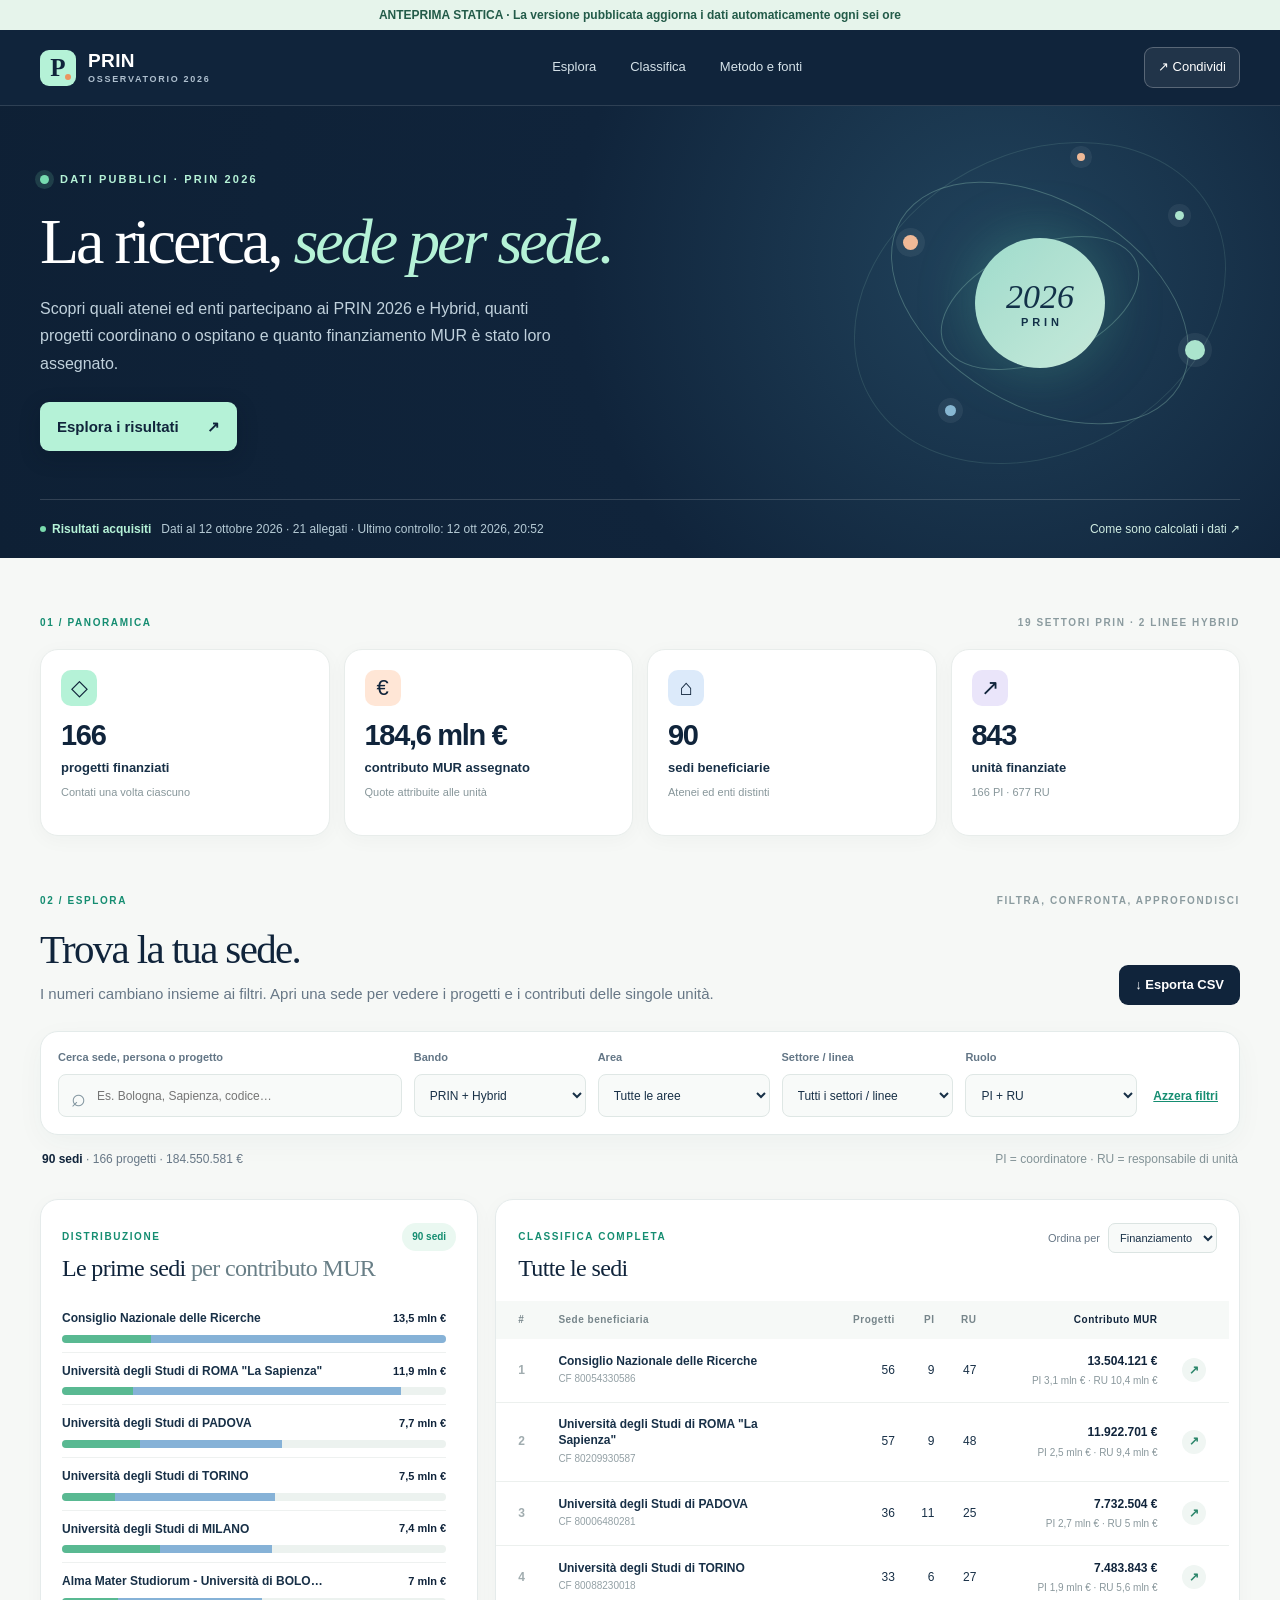
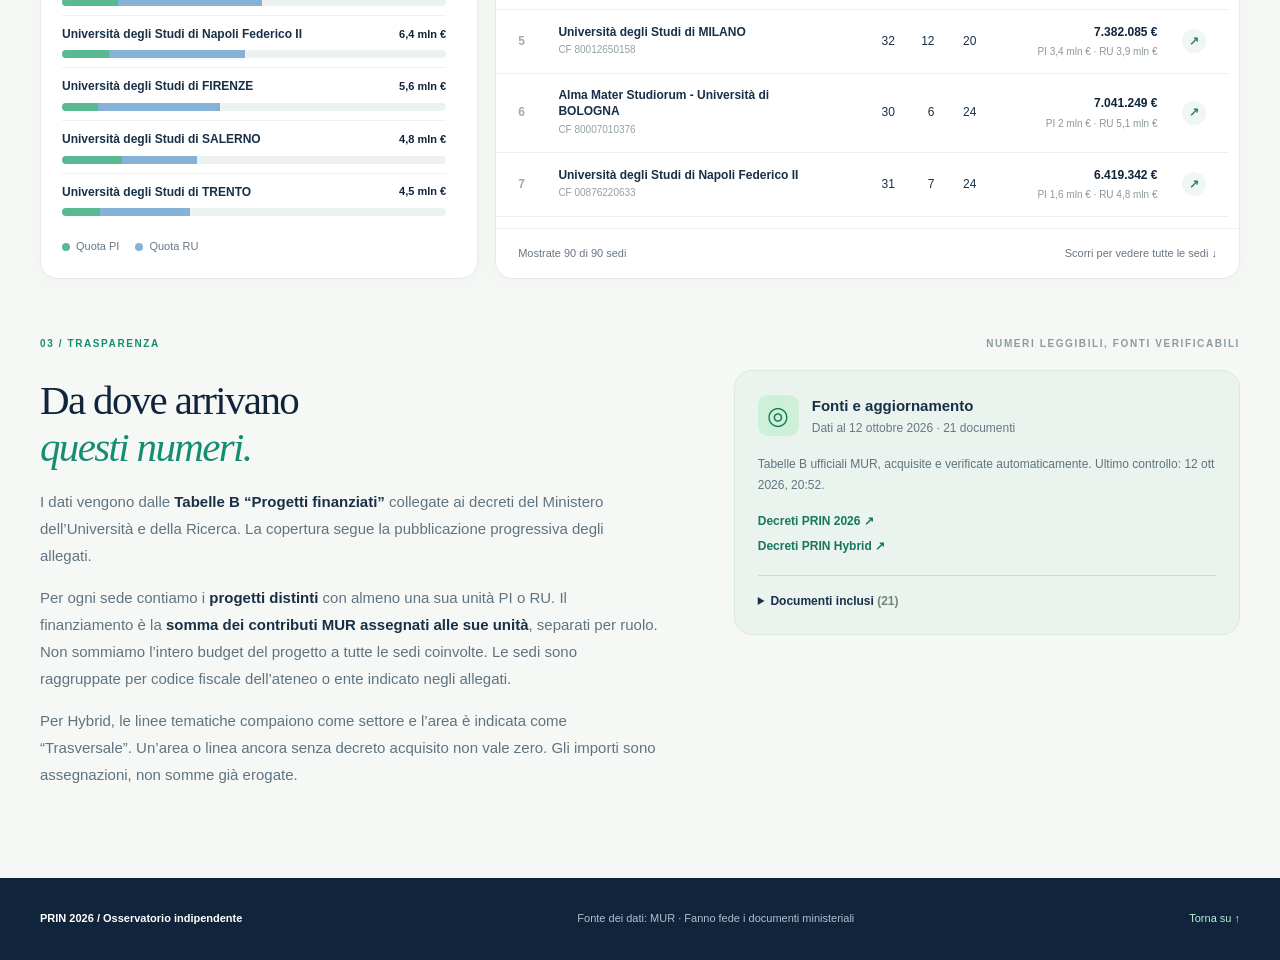
==== commit 0af08a1e: "Add files via upload" ====
--- a/anteprima.html
+++ b/anteprima.html
@@ -21,8 +21,19 @@
 @media(max-width:1100px){.filters{grid-template-columns:repeat(4,1fr)}.search-wrap{grid-column:span 2}.clear-btn{justify-self:start}.rankings{grid-template-columns:1fr 1.35fr}.hero-art{transform:scale(.82);transform-origin:center right}}@media(max-width:800px){.wrap{width:min(100% - 36px,650px)}.site-header{height:66px}.nav-row nav{display:none}.hero-inner{display:block;min-height:unset}.hero-copy{padding:47px 0 35px}.hero h1{font-size:clamp(44px,9vw,64px)}.hero-art{display:none}.hero-foot{padding:12px 0;align-items:flex-start}.kpis{grid-template-columns:repeat(2,1fr)}.rankings,.method-layout{grid-template-columns:1fr}.method-layout{gap:20px}.chart{min-height:0}.filters{grid-template-columns:repeat(2,1fr)}.search-wrap{grid-column:span 2}.filter-field{min-width:0}.section-heading{align-items:start}.section-kicker span:last-child{display:none}}@media(max-width:520px){.wrap{width:calc(100% - 28px)}.brand{font-size:16px}.brand small{font-size:8px}.brand-mark{width:32px;height:32px}.nav-share span{display:none}.hero-sub{font-size:14px}.hero-foot a{display:none}.overview,.explore,.method{padding-top:40px}.kpis{gap:9px}.kpi{min-height:151px;padding:14px}.kpi-value{font-size:23px}.kpi-name{font-size:12px}.section-heading{display:block}.export-btn{margin-top:16px}.filters{padding:13px;gap:10px}.filter-tip{display:none}.filter-field select{font-size:11px}.rankings{padding-top:20px}.method{padding-bottom:45px}.section-kicker{font-size:9px}.panel-top h2{font-size:21px}.list-panel .panel-top{display:block}.sort-control{margin-top:13px}.dialog-head,.dialog-content{padding-left:17px;padding-right:17px}.detail-metrics{grid-template-columns:repeat(3,1fr)}.detail-metrics strong{font-size:16px}.footer-inner{align-items:flex-start;flex-direction:column;padding:19px 0;gap:5px}}
 .table-scroll table{min-width:690px}.funding-split{display:block;color:#89979c;font-size:10px;font-weight:500;margin-top:3px}.detail-split{color:var(--muted);font-size:12px;margin:0 0 22px}.detail-split strong{color:var(--navy)}
 @media(prefers-reduced-motion:reduce){html{scroll-behavior:auto}.toast{transition:none}}
+
+/* Both rankings contain every matching institution and scroll independently. */
+.rankings{--ranking-height:680px}
+.chart-panel,.list-panel{height:var(--ranking-height);min-width:0;display:flex;flex-direction:column}
+.chart-panel .panel-top,.list-panel .panel-top,.chart-legend,.list-foot{flex:none}
+.chart{flex:1;min-height:0;margin-top:17px;padding-top:0;overflow-y:auto;scrollbar-gutter:stable}
+.table-scroll{flex:1;min-height:0;overflow:auto;scrollbar-gutter:stable}
+.table-scroll thead th{position:sticky;top:0;z-index:1;background:#f6f9f7}
+.chart,.table-scroll{scrollbar-width:thin;scrollbar-color:#91b5a6 #f3f7f5}
+.chart:focus-visible,.table-scroll:focus-visible{outline:3px solid #33b594;outline-offset:-3px}
+@media(max-width:800px){.rankings{--ranking-height:560px}}
 </style>
-  <script>window.__PRIN_DATA__={"schema":1,"asOf":"2026-10-09","checkedAt":null,"warnings":["PRIN 2026 · LS6: decreto DD 50 pubblicato il 12 ottobre; allegato ancora da acquisire nella fotografia iniziale."],"provenance":"Trascrizione iniziale dei dati MUR pubblicata da MODAL/Università di Napoli Federico II; ciascuna riga rimanda alla Tabella B ministeriale. Le esecuzioni automatiche successive leggono direttamente gli allegati MUR.","coverage":{"ordinary":["PE1","PE11","PE10","PE9","PE8","PE3","PE2","PE7","LS7","SH4","LS4","SH5","LS2","LS3","SH6","PE5","PE6","SH7"],"hybrid":["CYB","IA"]},"sources":[{"program":"ordinary","sector":"LS2","decreto":"37","page":"https://www.mur.gov.it/it/atti-e-normativa/bando-prin-2026-ddg-6-ottobre-2026-n-37-macrosettore-ls-settore-ls2-approvazione","pdf":"https://www.mur.gov.it/sites/default/files/2026-10/LS2_Tabella%20B_Progetti%20finanziati.pdf","total":5431137,"units":21,"projects":5},{"program":"ordinary","sector":"LS3","decreto":"38","page":"https://www.mur.gov.it/it/atti-e-normativa/bando-prin-2026-ddg-6-ottobre-2026-n-38-macrosettore-ls-settore-ls3-approvazione","pdf":"https://www.mur.gov.it/sites/default/files/2026-10/LS3_Tabella%20B_Progetti%20finanziati.pdf","total":4669992,"units":18,"projects":4},{"program":"ordinary","sector":"LS4","decreto":"42","page":"https://www.mur.gov.it/it/atti-e-normativa/bando-prin-2026-ddg-6-ottobre-2026-n-42-macrosettore-ls-settore-ls4-approvazione","pdf":"https://www.mur.gov.it/sites/default/files/2026-10/LS4_Tabella_B_Progetti%20finanziati.pdf","total":12091756,"units":65,"projects":12},{"program":"ordinary","sector":"LS7","decreto":"39","page":"https://www.mur.gov.it/it/atti-e-normativa/bando-prin-2026-ddg-6-ottobre-2026-n-39-macrosettore-ls-settore-ls7-approvazione","pdf":"https://www.mur.gov.it/sites/default/files/2026-10/LS7_Tabella_B_Progetti%20finanziati.pdf","total":17876517,"units":87,"projects":17},{"program":"ordinary","sector":"PE1","decreto":"29","page":"https://www.mur.gov.it/it/atti-e-normativa/decreto-direttoriale-n29-del-05-10-2026","pdf":"https://www.mur.gov.it/sites/default/files/2026-10/PE1_Tabella_B_Progetti_finanziati%5B1%5D.pdf","total":5516870,"units":28,"projects":5},{"program":"ordinary","sector":"PE2","decreto":"30","page":"https://www.mur.gov.it/it/atti-e-normativa/decreto-direttoriale-n-30-del-05-10-2026","pdf":"https://www.mur.gov.it/sites/default/files/2026-10/PE2_Tabella_B_-_Progetti_finanziati%5B1%5D.pdf","total":6993474,"units":28,"projects":6},{"program":"ordinary","sector":"PE3","decreto":"31","page":"https://www.mur.gov.it/it/atti-e-normativa/decreto-direttoriale-n31-del-05-10-2026","pdf":"https://www.mur.gov.it/sites/default/files/2026-10/PE3_Tabella_B_Progetti_finanziati%5B1%5D.pdf","total":5142740,"units":25,"projects":5},{"program":"ordinary","sector":"PE7","decreto":"45","page":"https://www.mur.gov.it/it/atti-e-normativa/bando-prin-2026-ddg-6-ottobre-2026-n-45-macrosettore-pe-settore-pe7-approvazione","pdf":"https://www.mur.gov.it/sites/default/files/2026-10/PE7_Tabella_B_Progetti%20finanziati.pdf","total":11448788,"units":57,"projects":11},{"program":"ordinary","sector":"PE8","decreto":"33","page":"https://www.mur.gov.it/it/atti-e-normativa/decreto-direttoriale-n33-del-05-10-2026","pdf":"https://www.mur.gov.it/sites/default/files/2026-10/PE8_Tabella_B_-_Progetti_finanziati%5B1%5D.pdf","total":16458886,"units":75,"projects":14},{"program":"ordinary","sector":"PE9","decreto":"34","page":"https://www.mur.gov.it/it/atti-e-normativa/decreto-direttoriale-n34-del-05-10-2026","pdf":"https://www.mur.gov.it/sites/default/files/2026-10/PE9_Tabella_B_-_Progetti_finanziati%5B1%5D.pdf","total":4292671,"units":19,"projects":4},{"program":"ordinary","sector":"PE10","decreto":"35","page":"https://www.mur.gov.it/it/atti-e-normativa/decreto-direttoriale-n35-del-05-10-2026","pdf":"https://www.mur.gov.it/sites/default/files/2026-10/PE10_Tabella_B_Progetti_finanziati_PE10%5B1%5D.pdf","total":9237033,"units":41,"projects":9},{"program":"ordinary","sector":"PE11","decreto":"36","page":"https://www.mur.gov.it/it/atti-e-normativa/decreto-direttoriale-n36-del-05-10-2026","pdf":"https://www.mur.gov.it/sites/default/files/2026-10/PE11_Tabella_B_-_Progetti_finanziati%5B1%5D.pdf","total":6491047,"units":32,"projects":6},{"program":"ordinary","sector":"SH4","decreto":"40","page":"https://www.mur.gov.it/it/atti-e-normativa/bando-prin-2026-ddg-6-ottobre-2026-n-40-macrosettore-sh-settore-sh4-approvazione","pdf":"https://www.mur.gov.it/sites/default/files/2026-10/SH4_Tabella_B_Progetti%20finanziati.pdf","total":8120980,"units":36,"projects":8},{"program":"ordinary","sector":"SH5","decreto":"41","page":"https://www.mur.gov.it/it/atti-e-normativa/bando-prin-2026-ddg-6-ottobre-2026-n-41-macrosettore-sh-settore-sh5-approvazione","pdf":"https://www.mur.gov.it/sites/default/files/2026-10/SH5_Tabella_B_Progetti%20finanziati.pdf","total":10215141,"units":47,"projects":9},{"program":"ordinary","sector":"SH6","decreto":"44","page":"https://www.mur.gov.it/it/atti-e-normativa/bando-prin-2026-ddg-6-ottobre-2026-n-44-macrosettore-sh-settore-sh6-approvazione","pdf":"https://www.mur.gov.it/sites/default/files/2026-10/SH6_Tabella%20B_Progetti%20finanziati.pdf","total":9245266,"units":42,"projects":9},{"program":"ordinary","sector":"PE5","decreto":"47","page":"https://www.mur.gov.it/it/atti-e-normativa/decreto-direttoriale-n47-del-08-10-2026","pdf":"https://www.mur.gov.it/sites/default/files/2026-10/PE5_Tabella_B_Progetti_finanziati%5B1%5D.pdf","total":8218330,"units":43,"projects":8},{"program":"ordinary","sector":"PE6","decreto":"48","page":"https://www.mur.gov.it/it/atti-e-normativa/decreto-direttoriale-n-48-del-08-10-2026","pdf":"https://www.mur.gov.it/sites/default/files/2026-10/PE6_Tabella_B_Progetti%20finanziati.pdf","total":6945432,"units":31,"projects":6},{"program":"ordinary","sector":"SH7","decreto":"49","page":"https://www.mur.gov.it/it/atti-e-normativa/decreto-direttoriale-n-49-del-09-10-2026","pdf":"https://www.mur.gov.it/sites/default/files/2026-10/SH7_Tabella_B_Progetti%20finanziati.pdf","total":7001948,"units":31,"projects":6},{"program":"hybrid","sector":"CYB","decreto":"43","page":"https://www.mur.gov.it/it/atti-e-normativa/bando-prin-2026-hybrid-ddg-6-ottobre-2026-n-43-linea-tematica-cybersicurezza","pdf":"https://www.mur.gov.it/sites/default/files/2026-10/CYB_Tabella_B_Progetti%20finanziati.pdf","total":5536413,"units":20,"projects":4},{"program":"hybrid","sector":"IA","decreto":"46","page":"https://www.mur.gov.it/it/atti-e-normativa/decreto-direttoriale-n46-del-08-10-2026","pdf":"https://www.mur.gov.it/sites/default/files/2026-10/IA_Tabella_B_Progetti%20finanziati.pdf","total":17660954,"units":72,"projects":13}],"units":[{"program":"ordinary","sector":"PE1","group":"PE","decreto":"29","role":"PI","responsabile":"NOTA Alessia","unit":"2026PYFEZ9_001","project":"2026PYFEZ9","ateneo":"Gran Sasso Science Institute - Scuola di dottorato internazionale","cf":"01984560662","mur":191776,"titolo":"Emergent Structures in Kinetic Theory: from Gases to Plasmas","source":"https://www.mur.gov.it/sites/default/files/2026-10/PE1_Tabella_B_Progetti_finanziati%5B1%5D.pdf"},{"program":"ordinary","sector":"PE1","group":"PE","decreto":"29","role":"RU","responsabile":"ZANELLA Mattia","unit":"2026PYFEZ9_002","project":"2026PYFEZ9","ateneo":"Università degli Studi di PAVIA","cf":"80007270186","mur":186219,"titolo":"Emergent Structures in Kinetic Theory: from Gases to Plasmas","source":"https://www.mur.gov.it/sites/default/files/2026-10/PE1_Tabella_B_Progetti_finanziati%5B1%5D.pdf"},{"program":"ordinary","sector":"PE1","group":"PE","decreto":"29","role":"RU","responsabile":"GROPPI Maria","unit":"2026PYFEZ9_003","project":"2026PYFEZ9","ateneo":"Università degli Studi di PARMA","cf":"00308780345","mur":186501,"titolo":"Emergent Structures in Kinetic Theory: from Gases to Plasmas","source":"https://www.mur.gov.it/sites/default/files/2026-10/PE1_Tabella_B_Progetti_finanziati%5B1%5D.pdf"},{"program":"ordinary","sector":"PE1","group":"PE","decreto":"29","role":"RU","responsabile":"ALBI Giacomo","unit":"2026PYFEZ9_004","project":"2026PYFEZ9","ateneo":"Università degli Studi di VERONA","cf":"93009870234","mur":185332,"titolo":"Emergent Structures in Kinetic Theory: from Gases to Plasmas","source":"https://www.mur.gov.it/sites/default/files/2026-10/PE1_Tabella_B_Progetti_finanziati%5B1%5D.pdf"},{"program":"ordinary","sector":"PE1","group":"PE","decreto":"29","role":"RU","responsabile":"BERTAGLIA Giulia","unit":"2026PYFEZ9_005","project":"2026PYFEZ9","ateneo":"Università degli Studi di FERRARA","cf":"80007370382","mur":182388,"titolo":"Emergent Structures in Kinetic Theory: from Gases to Plasmas","source":"https://www.mur.gov.it/sites/default/files/2026-10/PE1_Tabella_B_Progetti_finanziati%5B1%5D.pdf"},{"program":"ordinary","sector":"PE1","group":"PE","decreto":"29","role":"RU","responsabile":"BEN-ARTZI Jonathan","unit":"2026PYFEZ9_006","project":"2026PYFEZ9","ateneo":"Università degli Studi di ROMA \"Tor Vergata\"","cf":"80213750583","mur":194487,"titolo":"Emergent Structures in Kinetic Theory: from Gases to Plasmas","source":"https://www.mur.gov.it/sites/default/files/2026-10/PE1_Tabella_B_Progetti_finanziati%5B1%5D.pdf"},{"program":"ordinary","sector":"PE1","group":"PE","decreto":"29","role":"PI","responsabile":"MALCHIODI Andrea","unit":"2026P3T2LW_001","project":"2026P3T2LW","ateneo":"Scuola Normale Superiore di PISA","cf":"80005050507","mur":211398,"titolo":"Variational Methods, Geometric Analysis and Free Boundary Problems","source":"https://www.mur.gov.it/sites/default/files/2026-10/PE1_Tabella_B_Progetti_finanziati%5B1%5D.pdf"},{"program":"ordinary","sector":"PE1","group":"PE","decreto":"29","role":"RU","responsabile":"TERRACINI Susanna","unit":"2026P3T2LW_002","project":"2026P3T2LW","ateneo":"Università degli Studi di TORINO","cf":"80088230018","mur":195311,"titolo":"Variational Methods, Geometric Analysis and Free Boundary Problems","source":"https://www.mur.gov.it/sites/default/files/2026-10/PE1_Tabella_B_Progetti_finanziati%5B1%5D.pdf"},{"program":"ordinary","sector":"PE1","group":"PE","decreto":"29","role":"RU","responsabile":"TARANTELLO Gabriella","unit":"2026P3T2LW_003","project":"2026P3T2LW","ateneo":"Università degli Studi di ROMA \"Tor Vergata\"","cf":"80213750583","mur":181866,"titolo":"Variational Methods, Geometric Analysis and Free Boundary Problems","source":"https://www.mur.gov.it/sites/default/files/2026-10/PE1_Tabella_B_Progetti_finanziati%5B1%5D.pdf"},{"program":"ordinary","sector":"PE1","group":"PE","decreto":"29","role":"RU","responsabile":"MAZZIERI Lorenzo","unit":"2026P3T2LW_004","project":"2026P3T2LW","ateneo":"Università degli Studi di TRENTO","cf":"00340520220","mur":166171,"titolo":"Variational Methods, Geometric Analysis and Free Boundary Problems","source":"https://www.mur.gov.it/sites/default/files/2026-10/PE1_Tabella_B_Progetti_finanziati%5B1%5D.pdf"},{"program":"ordinary","sector":"PE1","group":"PE","decreto":"29","role":"RU","responsabile":"MARTINAZZI Luca Massimo Andrea","unit":"2026P3T2LW_005","project":"2026P3T2LW","ateneo":"Università degli Studi di ROMA \"La Sapienza\"","cf":"80209930587","mur":177503,"titolo":"Variational Methods, Geometric Analysis and Free Boundary Problems","source":"https://www.mur.gov.it/sites/default/files/2026-10/PE1_Tabella_B_Progetti_finanziati%5B1%5D.pdf"},{"program":"ordinary","sector":"PE1","group":"PE","decreto":"29","role":"RU","responsabile":"CATINO Giovanni","unit":"2026P3T2LW_006","project":"2026P3T2LW","ateneo":"Politecnico di MILANO","cf":"80057930150","mur":195142,"titolo":"Variational Methods, Geometric Analysis and Free Boundary Problems","source":"https://www.mur.gov.it/sites/default/files/2026-10/PE1_Tabella_B_Progetti_finanziati%5B1%5D.pdf"},{"program":"ordinary","sector":"PE1","group":"PE","decreto":"29","role":"PI","responsabile":"BERTI Massimiliano","unit":"2026PHMPHK_001","project":"2026PHMPHK","ateneo":"Scuola Internazionale Superiore di Studi Avanzati di TRIESTE","cf":"80035060328","mur":188001,"titolo":"Order and randomness in Hamiltonian dynamics and dispersive PDEs","source":"https://www.mur.gov.it/sites/default/files/2026-10/PE1_Tabella_B_Progetti_finanziati%5B1%5D.pdf"},{"program":"ordinary","sector":"PE1","group":"PE","decreto":"29","role":"RU","responsabile":"PROCESI Michela","unit":"2026PHMPHK_002","project":"2026PHMPHK","ateneo":"Università degli Studi ROMA TRE","cf":"04400441004","mur":188000,"titolo":"Order and randomness in Hamiltonian dynamics and dispersive PDEs","source":"https://www.mur.gov.it/sites/default/files/2026-10/PE1_Tabella_B_Progetti_finanziati%5B1%5D.pdf"},{"program":"ordinary","sector":"PE1","group":"PE","decreto":"29","role":"RU","responsabile":"VISCIGLIA Nicola","unit":"2026PHMPHK_003","project":"2026PHMPHK","ateneo":"Università di PISA","cf":"80003670504","mur":187999,"titolo":"Order and randomness in Hamiltonian dynamics and dispersive PDEs","source":"https://www.mur.gov.it/sites/default/files/2026-10/PE1_Tabella_B_Progetti_finanziati%5B1%5D.pdf"},{"program":"ordinary","sector":"PE1","group":"PE","decreto":"29","role":"RU","responsabile":"D'ANCONA Piero Antonio","unit":"2026PHMPHK_004","project":"2026PHMPHK","ateneo":"Università degli Studi di ROMA \"La Sapienza\"","cf":"80209930587","mur":188000,"titolo":"Order and randomness in Hamiltonian dynamics and dispersive PDEs","source":"https://www.mur.gov.it/sites/default/files/2026-10/PE1_Tabella_B_Progetti_finanziati%5B1%5D.pdf"},{"program":"ordinary","sector":"PE1","group":"PE","decreto":"29","role":"RU","responsabile":"BAMBUSI Dario Paolo","unit":"2026PHMPHK_005","project":"2026PHMPHK","ateneo":"Università degli Studi di MILANO","cf":"80012650158","mur":187989,"titolo":"Order and randomness in Hamiltonian dynamics and dispersive PDEs","source":"https://www.mur.gov.it/sites/default/files/2026-10/PE1_Tabella_B_Progetti_finanziati%5B1%5D.pdf"},{"program":"ordinary","sector":"PE1","group":"PE","decreto":"29","role":"RU","responsabile":"SORRENTINO Alfonso","unit":"2026PHMPHK_006","project":"2026PHMPHK","ateneo":"Università degli Studi di ROMA \"Tor Vergata\"","cf":"80213750583","mur":187999,"titolo":"Order and randomness in Hamiltonian dynamics and dispersive PDEs","source":"https://www.mur.gov.it/sites/default/files/2026-10/PE1_Tabella_B_Progetti_finanziati%5B1%5D.pdf"},{"program":"ordinary","sector":"PE1","group":"PE","decreto":"29","role":"PI","responsabile":"CARAVENNA Francesco","unit":"2026P392RW_001","project":"2026P392RW","ateneo":"Università degli Studi di MILANO-BICOCCA","cf":"12621570154","mur":193474,"titolo":"Universality and Renormalization in Random Fields, Singular Dynamics and Quantum Field Theory","source":"https://www.mur.gov.it/sites/default/files/2026-10/PE1_Tabella_B_Progetti_finanziati%5B1%5D.pdf"},{"program":"ordinary","sector":"PE1","group":"PE","decreto":"29","role":"RU","responsabile":"DE VECCHI Francesco Carlo","unit":"2026P392RW_002","project":"2026P392RW","ateneo":"Università degli Studi di PAVIA","cf":"80007270186","mur":201503,"titolo":"Universality and Renormalization in Random Fields, Singular Dynamics and Quantum Field Theory","source":"https://www.mur.gov.it/sites/default/files/2026-10/PE1_Tabella_B_Progetti_finanziati%5B1%5D.pdf"},{"program":"ordinary","sector":"PE1","group":"PE","decreto":"29","role":"RU","responsabile":"PORTA Marcello","unit":"2026P392RW_003","project":"2026P392RW","ateneo":"Scuola Internazionale Superiore di Studi Avanzati di TRIESTE","cf":"80035060328","mur":186497,"titolo":"Universality and Renormalization in Random Fields, Singular Dynamics and Quantum Field Theory","source":"https://www.mur.gov.it/sites/default/files/2026-10/PE1_Tabella_B_Progetti_finanziati%5B1%5D.pdf"},{"program":"ordinary","sector":"PE1","group":"PE","decreto":"29","role":"RU","responsabile":"MAURELLI Mario","unit":"2026P392RW_004","project":"2026P392RW","ateneo":"Università di PISA","cf":"80003670504","mur":177661,"titolo":"Universality and Renormalization in Random Fields, Singular Dynamics and Quantum Field Theory","source":"https://www.mur.gov.it/sites/default/files/2026-10/PE1_Tabella_B_Progetti_finanziati%5B1%5D.pdf"},{"program":"ordinary","sector":"PE1","group":"PE","decreto":"29","role":"RU","responsabile":"MASTROPIETRO Vieri","unit":"2026P392RW_005","project":"2026P392RW","ateneo":"Università degli Studi di ROMA \"La Sapienza\"","cf":"80209930587","mur":170588,"titolo":"Universality and Renormalization in Random Fields, Singular Dynamics and Quantum Field Theory","source":"https://www.mur.gov.it/sites/default/files/2026-10/PE1_Tabella_B_Progetti_finanziati%5B1%5D.pdf"},{"program":"ordinary","sector":"PE1","group":"PE","decreto":"29","role":"RU","responsabile":"GIULIANI Alessandro","unit":"2026P392RW_006","project":"2026P392RW","ateneo":"Università degli Studi ROMA TRE","cf":"04400441004","mur":167344,"titolo":"Universality and Renormalization in Random Fields, Singular Dynamics and Quantum Field Theory","source":"https://www.mur.gov.it/sites/default/files/2026-10/PE1_Tabella_B_Progetti_finanziati%5B1%5D.pdf"},{"program":"ordinary","sector":"PE1","group":"PE","decreto":"29","role":"PI","responsabile":"POZZETTI Maria Beatrice","unit":"2026P8PA7E_001","project":"2026P8PA7E","ateneo":"Alma Mater Studiorum - Università di BOLOGNA","cf":"80007010376","mur":408373,"titolo":"The interplay of geometry and topology in the study of manifolds and groups","source":"https://www.mur.gov.it/sites/default/files/2026-10/PE1_Tabella_B_Progetti_finanziati%5B1%5D.pdf"},{"program":"ordinary","sector":"PE1","group":"PE","decreto":"29","role":"RU","responsabile":"VIAGGI Gabriele","unit":"2026P8PA7E_002","project":"2026P8PA7E","ateneo":"Università di PISA","cf":"80003670504","mur":213523,"titolo":"The interplay of geometry and topology in the study of manifolds and groups","source":"https://www.mur.gov.it/sites/default/files/2026-10/PE1_Tabella_B_Progetti_finanziati%5B1%5D.pdf"},{"program":"ordinary","sector":"PE1","group":"PE","decreto":"29","role":"RU","responsabile":"TIOZZO Giulio","unit":"2026P8PA7E_003","project":"2026P8PA7E","ateneo":"Università degli Studi di ROMA \"La Sapienza\"","cf":"80209930587","mur":210391,"titolo":"The interplay of geometry and topology in the study of manifolds and groups","source":"https://www.mur.gov.it/sites/default/files/2026-10/PE1_Tabella_B_Progetti_finanziati%5B1%5D.pdf"},{"program":"ordinary","sector":"PE1","group":"PE","decreto":"29","role":"RU","responsabile":"RADESCHI Marco","unit":"2026P8PA7E_004","project":"2026P8PA7E","ateneo":"Università degli Studi di TORINO","cf":"80088230018","mur":205434,"titolo":"The interplay of geometry and topology in the study of manifolds and groups","source":"https://www.mur.gov.it/sites/default/files/2026-10/PE1_Tabella_B_Progetti_finanziati%5B1%5D.pdf"},{"program":"ordinary","sector":"PE11","group":"PE","decreto":"36","role":"PI","responsabile":"BIAMINO Sara","unit":"2026PM5L5M_001","project":"2026PM5L5M","ateneo":"Politecnico di TORINO","cf":"00518460019","mur":193921,"titolo":"Next Generation Materials for Nuclear Applications: Technological Innovation and Regulatory Challenges - NEXUS","source":"https://www.mur.gov.it/sites/default/files/2026-10/PE11_Tabella_B_-_Progetti_finanziati%5B1%5D.pdf"},{"program":"ordinary","sector":"PE11","group":"PE","decreto":"36","role":"RU","responsabile":"TIRILLO Jacopo","unit":"2026PM5L5M_002","project":"2026PM5L5M","ateneo":"Università degli Studi di ROMA \"La Sapienza\"","cf":"80209930587","mur":194115,"titolo":"Next Generation Materials for Nuclear Applications: Technological Innovation and Regulatory Challenges - NEXUS","source":"https://www.mur.gov.it/sites/default/files/2026-10/PE11_Tabella_B_-_Progetti_finanziati%5B1%5D.pdf"},{"program":"ordinary","sector":"PE11","group":"PE","decreto":"36","role":"RU","responsabile":"RAGO Ilaria Carmela","unit":"2026PM5L5M_003","project":"2026PM5L5M","ateneo":"Istituto Nazionale di Fisica Nucleare","cf":"84001850589","mur":188713,"titolo":"Next Generation Materials for Nuclear Applications: Technological Innovation and Regulatory Challenges - NEXUS","source":"https://www.mur.gov.it/sites/default/files/2026-10/PE11_Tabella_B_-_Progetti_finanziati%5B1%5D.pdf"},{"program":"ordinary","sector":"PE11","group":"PE","decreto":"36","role":"RU","responsabile":"ROSSANO Diego","unit":"2026PM5L5M_004","project":"2026PM5L5M","ateneo":"Università degli Studi di NAPOLI \"Parthenope\"","cf":"80018240632","mur":174955,"titolo":"Next Generation Materials for Nuclear Applications: Technological Innovation and Regulatory Challenges - NEXUS","source":"https://www.mur.gov.it/sites/default/files/2026-10/PE11_Tabella_B_-_Progetti_finanziati%5B1%5D.pdf"},{"program":"ordinary","sector":"PE11","group":"PE","decreto":"36","role":"RU","responsabile":"FILIPPONI Mirko","unit":"2026PM5L5M_005","project":"2026PM5L5M","ateneo":"Università degli Studi di CAMERINO","cf":"81001910439","mur":175143,"titolo":"Next Generation Materials for Nuclear Applications: Technological Innovation and Regulatory Challenges - NEXUS","source":"https://www.mur.gov.it/sites/default/files/2026-10/PE11_Tabella_B_-_Progetti_finanziati%5B1%5D.pdf"},{"program":"ordinary","sector":"PE11","group":"PE","decreto":"36","role":"RU","responsabile":"MARCHETTI Barbara","unit":"2026PM5L5M_006","project":"2026PM5L5M","ateneo":"Università Telematica \"E-CAMPUS\"","cf":"90027520130","mur":175008,"titolo":"Next Generation Materials for Nuclear Applications: Technological Innovation and Regulatory Challenges - NEXUS","source":"https://www.mur.gov.it/sites/default/files/2026-10/PE11_Tabella_B_-_Progetti_finanziati%5B1%5D.pdf"},{"program":"ordinary","sector":"PE11","group":"PE","decreto":"36","role":"PI","responsabile":"RUSSO Pietro","unit":"2026PSJ7S2_001","project":"2026PSJ7S2","ateneo":"Consiglio Nazionale delle Ricerche","cf":"80054330586","mur":242380,"titolo":"biocompAtible Microstructural deviceS for the conTrolled rElease of entRapped Drugs in the treatment of urothelial cArcinoMa - AMSTERDAM","source":"https://www.mur.gov.it/sites/default/files/2026-10/PE11_Tabella_B_-_Progetti_finanziati%5B1%5D.pdf"},{"program":"ordinary","sector":"PE11","group":"PE","decreto":"36","role":"RU","responsabile":"CICALA Gianluca","unit":"2026PSJ7S2_002","project":"2026PSJ7S2","ateneo":"Università degli Studi di CATANIA","cf":"02772010878","mur":172114,"titolo":"biocompAtible Microstructural deviceS for the conTrolled rElease of entRapped Drugs in the treatment of urothelial cArcinoMa - AMSTERDAM","source":"https://www.mur.gov.it/sites/default/files/2026-10/PE11_Tabella_B_-_Progetti_finanziati%5B1%5D.pdf"},{"program":"ordinary","sector":"PE11","group":"PE","decreto":"36","role":"RU","responsabile":"FIORE Vincenzo","unit":"2026PSJ7S2_003","project":"2026PSJ7S2","ateneo":"Università degli Studi di PALERMO","cf":"80023730825","mur":172352,"titolo":"biocompAtible Microstructural deviceS for the conTrolled rElease of entRapped Drugs in the treatment of urothelial cArcinoMa - AMSTERDAM","source":"https://www.mur.gov.it/sites/default/files/2026-10/PE11_Tabella_B_-_Progetti_finanziati%5B1%5D.pdf"},{"program":"ordinary","sector":"PE11","group":"PE","decreto":"36","role":"RU","responsabile":"GABRIELLI Serena","unit":"2026PSJ7S2_004","project":"2026PSJ7S2","ateneo":"Università degli Studi di CAMERINO","cf":"81001910439","mur":171706,"titolo":"biocompAtible Microstructural deviceS for the conTrolled rElease of entRapped Drugs in the treatment of urothelial cArcinoMa - AMSTERDAM","source":"https://www.mur.gov.it/sites/default/files/2026-10/PE11_Tabella_B_-_Progetti_finanziati%5B1%5D.pdf"},{"program":"ordinary","sector":"PE11","group":"PE","decreto":"36","role":"RU","responsabile":"CROCETTO Felice","unit":"2026PSJ7S2_005","project":"2026PSJ7S2","ateneo":"Università degli Studi di Napoli Federico II","cf":"00876220633","mur":150613,"titolo":"biocompAtible Microstructural deviceS for the conTrolled rElease of entRapped Drugs in the treatment of urothelial cArcinoMa - AMSTERDAM","source":"https://www.mur.gov.it/sites/default/files/2026-10/PE11_Tabella_B_-_Progetti_finanziati%5B1%5D.pdf"},{"program":"ordinary","sector":"PE11","group":"PE","decreto":"36","role":"RU","responsabile":"DEL GIUDICE Francesco","unit":"2026PSJ7S2_006","project":"2026PSJ7S2","ateneo":"Università degli Studi di ROMA \"La Sapienza\"","cf":"80209930587","mur":200675,"titolo":"biocompAtible Microstructural deviceS for the conTrolled rElease of entRapped Drugs in the treatment of urothelial cArcinoMa - AMSTERDAM","source":"https://www.mur.gov.it/sites/default/files/2026-10/PE11_Tabella_B_-_Progetti_finanziati%5B1%5D.pdf"},{"program":"ordinary","sector":"PE11","group":"PE","decreto":"36","role":"PI","responsabile":"MALUCELLI Giulio","unit":"2026P9XJJS_001","project":"2026P9XJJS","ateneo":"Politecnico di TORINO","cf":"00518460019","mur":204689,"titolo":"Harnessing Inactivated Microorganisms for Next-Generation Sustainable, Fire-Safe Polymer Composites","source":"https://www.mur.gov.it/sites/default/files/2026-10/PE11_Tabella_B_-_Progetti_finanziati%5B1%5D.pdf"},{"program":"ordinary","sector":"PE11","group":"PE","decreto":"36","role":"RU","responsabile":"MILANESE Daniel","unit":"2026P9XJJS_002","project":"2026P9XJJS","ateneo":"Università degli Studi di PARMA","cf":"00308780345","mur":258549,"titolo":"Harnessing Inactivated Microorganisms for Next-Generation Sustainable, Fire-Safe Polymer Composites","source":"https://www.mur.gov.it/sites/default/files/2026-10/PE11_Tabella_B_-_Progetti_finanziati%5B1%5D.pdf"},{"program":"ordinary","sector":"PE11","group":"PE","decreto":"36","role":"RU","responsabile":"MARIANI Alberto","unit":"2026P9XJJS_003","project":"2026P9XJJS","ateneo":"Università degli Studi di SASSARI","cf":"00196350904","mur":193941,"titolo":"Harnessing Inactivated Microorganisms for Next-Generation Sustainable, Fire-Safe Polymer Composites","source":"https://www.mur.gov.it/sites/default/files/2026-10/PE11_Tabella_B_-_Progetti_finanziati%5B1%5D.pdf"},{"program":"ordinary","sector":"PE11","group":"PE","decreto":"36","role":"RU","responsabile":"RIZZARELLI Paola","unit":"2026P9XJJS_004","project":"2026P9XJJS","ateneo":"Consiglio Nazionale delle Ricerche","cf":"80054330586","mur":205775,"titolo":"Harnessing Inactivated Microorganisms for Next-Generation Sustainable, Fire-Safe Polymer Composites","source":"https://www.mur.gov.it/sites/default/files/2026-10/PE11_Tabella_B_-_Progetti_finanziati%5B1%5D.pdf"},{"program":"ordinary","sector":"PE11","group":"PE","decreto":"36","role":"RU","responsabile":"BAVASSO Irene","unit":"2026P9XJJS_005","project":"2026P9XJJS","ateneo":"Università degli Studi di ROMA \"La Sapienza\"","cf":"80209930587","mur":197037,"titolo":"Harnessing Inactivated Microorganisms for Next-Generation Sustainable, Fire-Safe Polymer Composites","source":"https://www.mur.gov.it/sites/default/files/2026-10/PE11_Tabella_B_-_Progetti_finanziati%5B1%5D.pdf"},{"program":"ordinary","sector":"PE11","group":"PE","decreto":"36","role":"PI","responsabile":"VARONI Elena Maria","unit":"2026PBZJ8K_001","project":"2026PBZJ8K","ateneo":"Università degli Studi di MILANO","cf":"80012650158","mur":219884,"titolo":"Multifunctional 4D ultrasound-activated piezoelectric wound foam for the treatment of biofilm-infected chronic wounds (VIBE)","source":"https://www.mur.gov.it/sites/default/files/2026-10/PE11_Tabella_B_-_Progetti_finanziati%5B1%5D.pdf"},{"program":"ordinary","sector":"PE11","group":"PE","decreto":"36","role":"RU","responsabile":"MIOLA Marta","unit":"2026PBZJ8K_002","project":"2026PBZJ8K","ateneo":"Politecnico di TORINO","cf":"00518460019","mur":232391,"titolo":"Multifunctional 4D ultrasound-activated piezoelectric wound foam for the treatment of biofilm-infected chronic wounds (VIBE)","source":"https://www.mur.gov.it/sites/default/files/2026-10/PE11_Tabella_B_-_Progetti_finanziati%5B1%5D.pdf"},{"program":"ordinary","sector":"PE11","group":"PE","decreto":"36","role":"RU","responsabile":"MILELLA Luigi","unit":"2026PBZJ8K_003","project":"2026PBZJ8K","ateneo":"Università degli Studi della BASILICATA","cf":"96003410766","mur":112609,"titolo":"Multifunctional 4D ultrasound-activated piezoelectric wound foam for the treatment of biofilm-infected chronic wounds (VIBE)","source":"https://www.mur.gov.it/sites/default/files/2026-10/PE11_Tabella_B_-_Progetti_finanziati%5B1%5D.pdf"},{"program":"ordinary","sector":"PE11","group":"PE","decreto":"36","role":"RU","responsabile":"CICERO Daniel Oscar","unit":"2026PBZJ8K_004","project":"2026PBZJ8K","ateneo":"Università degli Studi di ROMA \"Tor Vergata\"","cf":"80213750583","mur":134088,"titolo":"Multifunctional 4D ultrasound-activated piezoelectric wound foam for the treatment of biofilm-infected chronic wounds (VIBE)","source":"https://www.mur.gov.it/sites/default/files/2026-10/PE11_Tabella_B_-_Progetti_finanziati%5B1%5D.pdf"},{"program":"ordinary","sector":"PE11","group":"PE","decreto":"36","role":"RU","responsabile":"VINEIS Claudia","unit":"2026PBZJ8K_005","project":"2026PBZJ8K","ateneo":"Consiglio Nazionale delle Ricerche","cf":"80054330586","mur":187403,"titolo":"Multifunctional 4D ultrasound-activated piezoelectric wound foam for the treatment of biofilm-infected chronic wounds (VIBE)","source":"https://www.mur.gov.it/sites/default/files/2026-10/PE11_Tabella_B_-_Progetti_finanziati%5B1%5D.pdf"},{"program":"ordinary","sector":"PE11","group":"PE","decreto":"36","role":"RU","responsabile":"COCHIS Andrea","unit":"2026PBZJ8K_006","project":"2026PBZJ8K","ateneo":"Università degli Studi del PIEMONTE ORIENTALE","cf":"94021400026","mur":233982,"titolo":"Multifunctional 4D ultrasound-activated piezoelectric wound foam for the treatment of biofilm-infected chronic wounds (VIBE)","source":"https://www.mur.gov.it/sites/default/files/2026-10/PE11_Tabella_B_-_Progetti_finanziati%5B1%5D.pdf"},{"program":"ordinary","sector":"PE11","group":"PE","decreto":"36","role":"PI","responsabile":"FRACHE Alberto","unit":"2026PNJX94_001","project":"2026PNJX94","ateneo":"Politecnico di TORINO","cf":"00518460019","mur":306707,"titolo":"Tailor-Made Surface-Confined Flame Retardants Derived from Renewable Resources and Upcycling Processes for Bioplastics (SURFLAME-BIO)","source":"https://www.mur.gov.it/sites/default/files/2026-10/PE11_Tabella_B_-_Progetti_finanziati%5B1%5D.pdf"},{"program":"ordinary","sector":"PE11","group":"PE","decreto":"36","role":"RU","responsabile":"MONTICELLI Orietta","unit":"2026PNJX94_002","project":"2026PNJX94","ateneo":"Università degli Studi di GENOVA","cf":"00754150100","mur":267706,"titolo":"Tailor-Made Surface-Confined Flame Retardants Derived from Renewable Resources and Upcycling Processes for Bioplastics (SURFLAME-BIO)","source":"https://www.mur.gov.it/sites/default/files/2026-10/PE11_Tabella_B_-_Progetti_finanziati%5B1%5D.pdf"},{"program":"ordinary","sector":"PE11","group":"PE","decreto":"36","role":"RU","responsabile":"BOTTA Luigi","unit":"2026PNJX94_003","project":"2026PNJX94","ateneo":"Università degli Studi di PALERMO","cf":"80023730825","mur":235654,"titolo":"Tailor-Made Surface-Confined Flame Retardants Derived from Renewable Resources and Upcycling Processes for Bioplastics (SURFLAME-BIO)","source":"https://www.mur.gov.it/sites/default/files/2026-10/PE11_Tabella_B_-_Progetti_finanziati%5B1%5D.pdf"},{"program":"ordinary","sector":"PE11","group":"PE","decreto":"36","role":"RU","responsabile":"CAPPA Fabrizio","unit":"2026PNJX94_004","project":"2026PNJX94","ateneo":"Università Cattolica del Sacro Cuore","cf":"02133120150","mur":235643,"titolo":"Tailor-Made Surface-Confined Flame Retardants Derived from Renewable Resources and Upcycling Processes for Bioplastics (SURFLAME-BIO)","source":"https://www.mur.gov.it/sites/default/files/2026-10/PE11_Tabella_B_-_Progetti_finanziati%5B1%5D.pdf"},{"program":"ordinary","sector":"PE11","group":"PE","decreto":"36","role":"PI","responsabile":"GILIBERTI Valeria","unit":"2026PC7X2J_001","project":"2026PC7X2J","ateneo":"Università degli Studi di ROMA \"La Sapienza\"","cf":"80209930587","mur":149761,"titolo":"HEAT: Hierarchical Engineering of infrAred Thermo-optical (meta)materials beyond crystalline order","source":"https://www.mur.gov.it/sites/default/files/2026-10/PE11_Tabella_B_-_Progetti_finanziati%5B1%5D.pdf"},{"program":"ordinary","sector":"PE11","group":"PE","decreto":"36","role":"RU","responsabile":"ZILLI Attilio","unit":"2026PC7X2J_002","project":"2026PC7X2J","ateneo":"Politecnico di MILANO","cf":"80057930150","mur":243591,"titolo":"HEAT: Hierarchical Engineering of infrAred Thermo-optical (meta)materials beyond crystalline order","source":"https://www.mur.gov.it/sites/default/files/2026-10/PE11_Tabella_B_-_Progetti_finanziati%5B1%5D.pdf"},{"program":"ordinary","sector":"PE11","group":"PE","decreto":"36","role":"RU","responsabile":"BENEDETTI Stefania","unit":"2026PC7X2J_003","project":"2026PC7X2J","ateneo":"Consiglio Nazionale delle Ricerche","cf":"80054330586","mur":307182,"titolo":"HEAT: Hierarchical Engineering of infrAred Thermo-optical (meta)materials beyond crystalline order","source":"https://www.mur.gov.it/sites/default/files/2026-10/PE11_Tabella_B_-_Progetti_finanziati%5B1%5D.pdf"},{"program":"ordinary","sector":"PE11","group":"PE","decreto":"36","role":"RU","responsabile":"NAPOLITANI Enrico","unit":"2026PC7X2J_004","project":"2026PC7X2J","ateneo":"Università degli Studi di PADOVA","cf":"80006480281","mur":128128,"titolo":"HEAT: Hierarchical Engineering of infrAred Thermo-optical (meta)materials beyond crystalline order","source":"https://www.mur.gov.it/sites/default/files/2026-10/PE11_Tabella_B_-_Progetti_finanziati%5B1%5D.pdf"},{"program":"ordinary","sector":"PE11","group":"PE","decreto":"36","role":"RU","responsabile":"VIRGILIO Michele","unit":"2026PC7X2J_005","project":"2026PC7X2J","ateneo":"Università di PISA","cf":"80003670504","mur":224632,"titolo":"HEAT: Hierarchical Engineering of infrAred Thermo-optical (meta)materials beyond crystalline order","source":"https://www.mur.gov.it/sites/default/files/2026-10/PE11_Tabella_B_-_Progetti_finanziati%5B1%5D.pdf"},{"program":"ordinary","sector":"PE10","group":"PE","decreto":"35","role":"PI","responsabile":"PASQUERO Claudia","unit":"2026PLXLAZ_001","project":"2026PLXLAZ","ateneo":"Università degli Studi di MILANO-BICOCCA","cf":"12621570154","mur":476429,"titolo":"PETRICORE - Quantifying soil moisture effects on rainfall across scales and regimes","source":"https://www.mur.gov.it/sites/default/files/2026-10/PE10_Tabella_B_Progetti_finanziati_PE10%5B1%5D.pdf"},{"program":"ordinary","sector":"PE10","group":"PE","decreto":"35","role":"RU","responsabile":"BORDONI Simona","unit":"2026PLXLAZ_002","project":"2026PLXLAZ","ateneo":"Università degli Studi di TRENTO","cf":"00340520220","mur":232505,"titolo":"PETRICORE - Quantifying soil moisture effects on rainfall across scales and regimes","source":"https://www.mur.gov.it/sites/default/files/2026-10/PE10_Tabella_B_Progetti_finanziati_PE10%5B1%5D.pdf"},{"program":"ordinary","sector":"PE10","group":"PE","decreto":"35","role":"RU","responsabile":"BROCCA Luca","unit":"2026PLXLAZ_003","project":"2026PLXLAZ","ateneo":"Consiglio Nazionale delle Ricerche","cf":"80054330586","mur":106662,"titolo":"PETRICORE - Quantifying soil moisture effects on rainfall across scales and regimes","source":"https://www.mur.gov.it/sites/default/files/2026-10/PE10_Tabella_B_Progetti_finanziati_PE10%5B1%5D.pdf"},{"program":"ordinary","sector":"PE10","group":"PE","decreto":"35","role":"RU","responsabile":"MORTARINI Luca","unit":"2026PLXLAZ_004","project":"2026PLXLAZ","ateneo":"Università degli Studi di MILANO","cf":"80012650158","mur":212697,"titolo":"PETRICORE - Quantifying soil moisture effects on rainfall across scales and regimes","source":"https://www.mur.gov.it/sites/default/files/2026-10/PE10_Tabella_B_Progetti_finanziati_PE10%5B1%5D.pdf"},{"program":"ordinary","sector":"PE10","group":"PE","decreto":"35","role":"PI","responsabile":"DI TORO Giulio","unit":"2026P8B3F3_001","project":"2026P8B3F3","ateneo":"Università degli Studi di PADOVA","cf":"80006480281","mur":235047,"titolo":"A Multidisciplinary AppROach to unravel the seismic cycle in geothermal systems (AMARO)","source":"https://www.mur.gov.it/sites/default/files/2026-10/PE10_Tabella_B_Progetti_finanziati_PE10%5B1%5D.pdf"},{"program":"ordinary","sector":"PE10","group":"PE","decreto":"35","role":"RU","responsabile":"VINCIGUERRA Sergio Carmelo Guglielmo","unit":"2026P8B3F3_002","project":"2026P8B3F3","ateneo":"Università degli Studi di TORINO","cf":"80088230018","mur":192847,"titolo":"A Multidisciplinary AppROach to unravel the seismic cycle in geothermal systems (AMARO)","source":"https://www.mur.gov.it/sites/default/files/2026-10/PE10_Tabella_B_Progetti_finanziati_PE10%5B1%5D.pdf"},{"program":"ordinary","sector":"PE10","group":"PE","decreto":"35","role":"RU","responsabile":"BACCHESCHI Paola","unit":"2026P8B3F3_003","project":"2026P8B3F3","ateneo":"Istituto Nazionale Geofisica e Vulcanologia","cf":"06838821004","mur":199547,"titolo":"A Multidisciplinary AppROach to unravel the seismic cycle in geothermal systems (AMARO)","source":"https://www.mur.gov.it/sites/default/files/2026-10/PE10_Tabella_B_Progetti_finanziati_PE10%5B1%5D.pdf"},{"program":"ordinary","sector":"PE10","group":"PE","decreto":"35","role":"RU","responsabile":"ZOLLO Aldo","unit":"2026P8B3F3_004","project":"2026P8B3F3","ateneo":"Università degli Studi di Napoli Federico II","cf":"00876220633","mur":206216,"titolo":"A Multidisciplinary AppROach to unravel the seismic cycle in geothermal systems (AMARO)","source":"https://www.mur.gov.it/sites/default/files/2026-10/PE10_Tabella_B_Progetti_finanziati_PE10%5B1%5D.pdf"},{"program":"ordinary","sector":"PE10","group":"PE","decreto":"35","role":"RU","responsabile":"BISTACCHI Andrea Luigi Paolo","unit":"2026P8B3F3_005","project":"2026P8B3F3","ateneo":"Università degli Studi di MILANO-BICOCCA","cf":"12621570154","mur":194635,"titolo":"A Multidisciplinary AppROach to unravel the seismic cycle in geothermal systems (AMARO)","source":"https://www.mur.gov.it/sites/default/files/2026-10/PE10_Tabella_B_Progetti_finanziati_PE10%5B1%5D.pdf"},{"program":"ordinary","sector":"PE10","group":"PE","decreto":"35","role":"PI","responsabile":"GRAF VON HARDENBERG Jost-Diedrich","unit":"2026PB3CXT_001","project":"2026PB3CXT","ateneo":"Politecnico di TORINO","cf":"00518460019","mur":323157,"titolo":"Eocene Thermal optimum with EC-Earth4: proxy Reconstruction and Numerical AnaLysis (ETERNAL)","source":"https://www.mur.gov.it/sites/default/files/2026-10/PE10_Tabella_B_Progetti_finanziati_PE10%5B1%5D.pdf"},{"program":"ordinary","sector":"PE10","group":"PE","decreto":"35","role":"RU","responsabile":"DAVINI Paolo","unit":"2026PB3CXT_002","project":"2026PB3CXT","ateneo":"Consiglio Nazionale delle Ricerche","cf":"80054330586","mur":261961,"titolo":"Eocene Thermal optimum with EC-Earth4: proxy Reconstruction and Numerical AnaLysis (ETERNAL)","source":"https://www.mur.gov.it/sites/default/files/2026-10/PE10_Tabella_B_Progetti_finanziati_PE10%5B1%5D.pdf"},{"program":"ordinary","sector":"PE10","group":"PE","decreto":"35","role":"RU","responsabile":"GALEOTTI Simone","unit":"2026PB3CXT_003","project":"2026PB3CXT","ateneo":"Università degli Studi di Urbino Carlo Bo","cf":"82002850418","mur":182613,"titolo":"Eocene Thermal optimum with EC-Earth4: proxy Reconstruction and Numerical AnaLysis (ETERNAL)","source":"https://www.mur.gov.it/sites/default/files/2026-10/PE10_Tabella_B_Progetti_finanziati_PE10%5B1%5D.pdf"},{"program":"ordinary","sector":"PE10","group":"PE","decreto":"35","role":"RU","responsabile":"AGNINI Claudia","unit":"2026PB3CXT_004","project":"2026PB3CXT","ateneo":"Università degli Studi di PADOVA","cf":"80006480281","mur":171906,"titolo":"Eocene Thermal optimum with EC-Earth4: proxy Reconstruction and Numerical AnaLysis (ETERNAL)","source":"https://www.mur.gov.it/sites/default/files/2026-10/PE10_Tabella_B_Progetti_finanziati_PE10%5B1%5D.pdf"},{"program":"ordinary","sector":"PE10","group":"PE","decreto":"35","role":"RU","responsabile":"FLORINDO Fabio","unit":"2026PB3CXT_005","project":"2026PB3CXT","ateneo":"Istituto Nazionale Geofisica e Vulcanologia","cf":"06838821004","mur":88655,"titolo":"Eocene Thermal optimum with EC-Earth4: proxy Reconstruction and Numerical AnaLysis (ETERNAL)","source":"https://www.mur.gov.it/sites/default/files/2026-10/PE10_Tabella_B_Progetti_finanziati_PE10%5B1%5D.pdf"},{"program":"ordinary","sector":"PE10","group":"PE","decreto":"35","role":"PI","responsabile":"FANELLI Claudia","unit":"2026PPRH89_001","project":"2026PPRH89","ateneo":"Consiglio Nazionale delle Ricerche","cf":"80054330586","mur":307454,"titolo":"MATS: Modulation of the Air-sea boundary layer Turbulence by Sub-mesoscale dynamics","source":"https://www.mur.gov.it/sites/default/files/2026-10/PE10_Tabella_B_Progetti_finanziati_PE10%5B1%5D.pdf"},{"program":"ordinary","sector":"PE10","group":"PE","decreto":"35","role":"RU","responsabile":"MERONI Agostino Niyonkuru","unit":"2026PPRH89_002","project":"2026PPRH89","ateneo":"Università degli Studi di MILANO-BICOCCA","cf":"12621570154","mur":313556,"titolo":"MATS: Modulation of the Air-sea boundary layer Turbulence by Sub-mesoscale dynamics","source":"https://www.mur.gov.it/sites/default/files/2026-10/PE10_Tabella_B_Progetti_finanziati_PE10%5B1%5D.pdf"},{"program":"ordinary","sector":"PE10","group":"PE","decreto":"35","role":"RU","responsabile":"TORDELLA Daniela","unit":"2026PPRH89_003","project":"2026PPRH89","ateneo":"Politecnico di TORINO","cf":"00518460019","mur":234043,"titolo":"MATS: Modulation of the Air-sea boundary layer Turbulence by Sub-mesoscale dynamics","source":"https://www.mur.gov.it/sites/default/files/2026-10/PE10_Tabella_B_Progetti_finanziati_PE10%5B1%5D.pdf"},{"program":"ordinary","sector":"PE10","group":"PE","decreto":"35","role":"RU","responsabile":"MENNA Milena","unit":"2026PPRH89_004","project":"2026PPRH89","ateneo":"Istituto Nazionale di Oceanografia e di Geofisica Sperimentale","cf":"00055590327","mur":173239,"titolo":"MATS: Modulation of the Air-sea boundary layer Turbulence by Sub-mesoscale dynamics","source":"https://www.mur.gov.it/sites/default/files/2026-10/PE10_Tabella_B_Progetti_finanziati_PE10%5B1%5D.pdf"},{"program":"ordinary","sector":"PE10","group":"PE","decreto":"35","role":"PI","responsabile":"FESTA Andrea","unit":"2026P35NEJ_001","project":"2026P35NEJ","ateneo":"Università degli Studi di TORINO","cf":"80088230018","mur":248809,"titolo":"Mélanges Across Scales: Revealing the Rheological Architecture of Subduction Interfaces from Outcrops to Maps","source":"https://www.mur.gov.it/sites/default/files/2026-10/PE10_Tabella_B_Progetti_finanziati_PE10%5B1%5D.pdf"},{"program":"ordinary","sector":"PE10","group":"PE","decreto":"35","role":"RU","responsabile":"REMITTI Francesca","unit":"2026P35NEJ_002","project":"2026P35NEJ","ateneo":"Università degli Studi di MODENA e REGGIO EMILIA","cf":"00427620364","mur":163257,"titolo":"Mélanges Across Scales: Revealing the Rheological Architecture of Subduction Interfaces from Outcrops to Maps","source":"https://www.mur.gov.it/sites/default/files/2026-10/PE10_Tabella_B_Progetti_finanziati_PE10%5B1%5D.pdf"},{"program":"ordinary","sector":"PE10","group":"PE","decreto":"35","role":"RU","responsabile":"PANDOLFI Luca","unit":"2026P35NEJ_003","project":"2026P35NEJ","ateneo":"Università di PISA","cf":"80003670504","mur":205748,"titolo":"Mélanges Across Scales: Revealing the Rheological Architecture of Subduction Interfaces from Outcrops to Maps","source":"https://www.mur.gov.it/sites/default/files/2026-10/PE10_Tabella_B_Progetti_finanziati_PE10%5B1%5D.pdf"},{"program":"ordinary","sector":"PE10","group":"PE","decreto":"35","role":"RU","responsabile":"FEDERICO Laura","unit":"2026P35NEJ_004","project":"2026P35NEJ","ateneo":"Università degli Studi di GENOVA","cf":"00754150100","mur":205926,"titolo":"Mélanges Across Scales: Revealing the Rheological Architecture of Subduction Interfaces from Outcrops to Maps","source":"https://www.mur.gov.it/sites/default/files/2026-10/PE10_Tabella_B_Progetti_finanziati_PE10%5B1%5D.pdf"},{"program":"ordinary","sector":"PE10","group":"PE","decreto":"35","role":"RU","responsabile":"ELLERO Alessandro","unit":"2026P35NEJ_005","project":"2026P35NEJ","ateneo":"Consiglio Nazionale delle Ricerche","cf":"80054330586","mur":204552,"titolo":"Mélanges Across Scales: Revealing the Rheological Architecture of Subduction Interfaces from Outcrops to Maps","source":"https://www.mur.gov.it/sites/default/files/2026-10/PE10_Tabella_B_Progetti_finanziati_PE10%5B1%5D.pdf"},{"program":"ordinary","sector":"PE10","group":"PE","decreto":"35","role":"PI","responsabile":"AULICINO Giuseppe","unit":"2026PRT73L_001","project":"2026PRT73L","ateneo":"Università degli Studi di NAPOLI \"Parthenope\"","cf":"80018240632","mur":359392,"titolo":"SOFIA - Southern Ocean freshwater and biogeochemical Fluxes from Integrated multi-sensor satellite retrievals and polar observational Anchors","source":"https://www.mur.gov.it/sites/default/files/2026-10/PE10_Tabella_B_Progetti_finanziati_PE10%5B1%5D.pdf"},{"program":"ordinary","sector":"PE10","group":"PE","decreto":"35","role":"RU","responsabile":"CASTAGNO Pasquale","unit":"2026PRT73L_002","project":"2026PRT73L","ateneo":"Università degli Studi di MESSINA","cf":"80004070837","mur":239179,"titolo":"SOFIA - Southern Ocean freshwater and biogeochemical Fluxes from Integrated multi-sensor satellite retrievals and polar observational Anchors","source":"https://www.mur.gov.it/sites/default/files/2026-10/PE10_Tabella_B_Progetti_finanziati_PE10%5B1%5D.pdf"},{"program":"ordinary","sector":"PE10","group":"PE","decreto":"35","role":"RU","responsabile":"DALL'OLMO Giorgio","unit":"2026PRT73L_003","project":"2026PRT73L","ateneo":"Istituto Nazionale di Oceanografia e di Geofisica Sperimentale","cf":"00055590327","mur":214300,"titolo":"SOFIA - Southern Ocean freshwater and biogeochemical Fluxes from Integrated multi-sensor satellite retrievals and polar observational Anchors","source":"https://www.mur.gov.it/sites/default/files/2026-10/PE10_Tabella_B_Progetti_finanziati_PE10%5B1%5D.pdf"},{"program":"ordinary","sector":"PE10","group":"PE","decreto":"35","role":"RU","responsabile":"RIVARO Paola Francesca","unit":"2026PRT73L_004","project":"2026PRT73L","ateneo":"Università degli Studi di GENOVA","cf":"00754150100","mur":197825,"titolo":"SOFIA - Southern Ocean freshwater and biogeochemical Fluxes from Integrated multi-sensor satellite retrievals and polar observational Anchors","source":"https://www.mur.gov.it/sites/default/files/2026-10/PE10_Tabella_B_Progetti_finanziati_PE10%5B1%5D.pdf"},{"program":"ordinary","sector":"PE10","group":"PE","decreto":"35","role":"PI","responsabile":"COLLARETA Alberto","unit":"2026P59J42_001","project":"2026P59J42","ateneo":"Università di PISA","cf":"80003670504","mur":267101,"titolo":"The dawn of the Humboldt Current System: Paleogene origins, early evolution and ecosystem resilience across major climatic transitions","source":"https://www.mur.gov.it/sites/default/files/2026-10/PE10_Tabella_B_Progetti_finanziati_PE10%5B1%5D.pdf"},{"program":"ordinary","sector":"PE10","group":"PE","decreto":"35","role":"RU","responsabile":"MALINVERNO Elisa","unit":"2026P59J42_002","project":"2026P59J42","ateneo":"Università degli Studi di MILANO-BICOCCA","cf":"12621570154","mur":265909,"titolo":"The dawn of the Humboldt Current System: Paleogene origins, early evolution and ecosystem resilience across major climatic transitions","source":"https://www.mur.gov.it/sites/default/files/2026-10/PE10_Tabella_B_Progetti_finanziati_PE10%5B1%5D.pdf"},{"program":"ordinary","sector":"PE10","group":"PE","decreto":"35","role":"RU","responsabile":"CARNEVALE Giorgio","unit":"2026P59J42_003","project":"2026P59J42","ateneo":"Università degli Studi di TORINO","cf":"80088230018","mur":259077,"titolo":"The dawn of the Humboldt Current System: Paleogene origins, early evolution and ecosystem resilience across major climatic transitions","source":"https://www.mur.gov.it/sites/default/files/2026-10/PE10_Tabella_B_Progetti_finanziati_PE10%5B1%5D.pdf"},{"program":"ordinary","sector":"PE10","group":"PE","decreto":"35","role":"RU","responsabile":"DI CELMA Claudio Nicola","unit":"2026P59J42_004","project":"2026P59J42","ateneo":"Università degli Studi di CAMERINO","cf":"81001910439","mur":236205,"titolo":"The dawn of the Humboldt Current System: Paleogene origins, early evolution and ecosystem resilience across major climatic transitions","source":"https://www.mur.gov.it/sites/default/files/2026-10/PE10_Tabella_B_Progetti_finanziati_PE10%5B1%5D.pdf"},{"program":"ordinary","sector":"PE10","group":"PE","decreto":"35","role":"PI","responsabile":"MARCHETTI Emanuele","unit":"2026PYRZ2L_001","project":"2026PYRZ2L","ateneo":"Università degli Studi di FIRENZE","cf":"01279680480","mur":253738,"titolo":"REACT - Rapid rEsponse to Alpine Climatological Threats for debris-flow early warning","source":"https://www.mur.gov.it/sites/default/files/2026-10/PE10_Tabella_B_Progetti_finanziati_PE10%5B1%5D.pdf"},{"program":"ordinary","sector":"PE10","group":"PE","decreto":"35","role":"RU","responsabile":"PIRULLI Marina","unit":"2026PYRZ2L_002","project":"2026PYRZ2L","ateneo":"Politecnico di TORINO","cf":"00518460019","mur":196344,"titolo":"REACT - Rapid rEsponse to Alpine Climatological Threats for debris-flow early warning","source":"https://www.mur.gov.it/sites/default/files/2026-10/PE10_Tabella_B_Progetti_finanziati_PE10%5B1%5D.pdf"},{"program":"ordinary","sector":"PE10","group":"PE","decreto":"35","role":"RU","responsabile":"BERTI Matteo","unit":"2026PYRZ2L_003","project":"2026PYRZ2L","ateneo":"Alma Mater Studiorum - Università di BOLOGNA","cf":"80007010376","mur":167411,"titolo":"REACT - Rapid rEsponse to Alpine Climatological Threats for debris-flow early warning","source":"https://www.mur.gov.it/sites/default/files/2026-10/PE10_Tabella_B_Progetti_finanziati_PE10%5B1%5D.pdf"},{"program":"ordinary","sector":"PE10","group":"PE","decreto":"35","role":"RU","responsabile":"CREMA Stefano","unit":"2026PYRZ2L_004","project":"2026PYRZ2L","ateneo":"Consiglio Nazionale delle Ricerche","cf":"80054330586","mur":128548,"titolo":"REACT - Rapid rEsponse to Alpine Climatological Threats for debris-flow early warning","source":"https://www.mur.gov.it/sites/default/files/2026-10/PE10_Tabella_B_Progetti_finanziati_PE10%5B1%5D.pdf"},{"program":"ordinary","sector":"PE10","group":"PE","decreto":"35","role":"RU","responsabile":"ZUCCARELLO Luciano","unit":"2026PYRZ2L_005","project":"2026PYRZ2L","ateneo":"Istituto Nazionale Geofisica e Vulcanologia","cf":"06838821004","mur":165267,"titolo":"REACT - Rapid rEsponse to Alpine Climatological Threats for debris-flow early warning","source":"https://www.mur.gov.it/sites/default/files/2026-10/PE10_Tabella_B_Progetti_finanziati_PE10%5B1%5D.pdf"},{"program":"ordinary","sector":"PE10","group":"PE","decreto":"35","role":"RU","responsabile":"BERNARD Martino","unit":"2026PYRZ2L_006","project":"2026PYRZ2L","ateneo":"Università degli Studi di PADOVA","cf":"80006480281","mur":116984,"titolo":"REACT - Rapid rEsponse to Alpine Climatological Threats for debris-flow early warning","source":"https://www.mur.gov.it/sites/default/files/2026-10/PE10_Tabella_B_Progetti_finanziati_PE10%5B1%5D.pdf"},{"program":"ordinary","sector":"PE10","group":"PE","decreto":"35","role":"PI","responsabile":"BUCCI Silvia","unit":"2026P43HCN_001","project":"2026P43HCN","ateneo":"Università degli Studi della TUSCIA","cf":"80029030568","mur":289491,"titolo":"Atmospheric Microplastics: Bridging Emissions and Air Pollution Research (AMBER)","source":"https://www.mur.gov.it/sites/default/files/2026-10/PE10_Tabella_B_Progetti_finanziati_PE10%5B1%5D.pdf"},{"program":"ordinary","sector":"PE10","group":"PE","decreto":"35","role":"RU","responsabile":"DI BERNARDINO Annalisa","unit":"2026P43HCN_002","project":"2026P43HCN","ateneo":"Università degli Studi di ROMA \"La Sapienza\"","cf":"80209930587","mur":223904,"titolo":"Atmospheric Microplastics: Bridging Emissions and Air Pollution Research (AMBER)","source":"https://www.mur.gov.it/sites/default/files/2026-10/PE10_Tabella_B_Progetti_finanziati_PE10%5B1%5D.pdf"},{"program":"ordinary","sector":"PE10","group":"PE","decreto":"35","role":"RU","responsabile":"BRATTICH Erika","unit":"2026P43HCN_003","project":"2026P43HCN","ateneo":"Alma Mater Studiorum - Università di BOLOGNA","cf":"80007010376","mur":142740,"titolo":"Atmospheric Microplastics: Bridging Emissions and Air Pollution Research (AMBER)","source":"https://www.mur.gov.it/sites/default/files/2026-10/PE10_Tabella_B_Progetti_finanziati_PE10%5B1%5D.pdf"},{"program":"ordinary","sector":"PE10","group":"PE","decreto":"35","role":"RU","responsabile":"GREGORIS Elena","unit":"2026P43HCN_004","project":"2026P43HCN","ateneo":"Consiglio Nazionale delle Ricerche","cf":"80054330586","mur":372157,"titolo":"Atmospheric Microplastics: Bridging Emissions and Air Pollution Research (AMBER)","source":"https://www.mur.gov.it/sites/default/files/2026-10/PE10_Tabella_B_Progetti_finanziati_PE10%5B1%5D.pdf"},{"program":"ordinary","sector":"PE9","group":"PE","decreto":"34","role":"PI","responsabile":"SPERA Mario","unit":"2026P7JKEP_001","project":"2026P7JKEP","ateneo":"Scuola Internazionale Superiore di Studi Avanzati di TRIESTE","cf":"80035060328","mur":270340,"titolo":"CERCO-GEMME: Constraining the Evolutionary Roads to Compact Objects with Gravitational-wave Emission and Multi-Messenger Events","source":"https://www.mur.gov.it/sites/default/files/2026-10/PE9_Tabella_B_-_Progetti_finanziati%5B1%5D.pdf"},{"program":"ordinary","sector":"PE9","group":"PE","decreto":"34","role":"RU","responsabile":"ARCA SEDDA Manuel","unit":"2026P7JKEP_002","project":"2026P7JKEP","ateneo":"Gran Sasso Science Institute - Scuola di dottorato internazionale","cf":"01984560662","mur":266993,"titolo":"CERCO-GEMME: Constraining the Evolutionary Roads to Compact Objects with Gravitational-wave Emission and Multi-Messenger Events","source":"https://www.mur.gov.it/sites/default/files/2026-10/PE9_Tabella_B_-_Progetti_finanziati%5B1%5D.pdf"},{"program":"ordinary","sector":"PE9","group":"PE","decreto":"34","role":"RU","responsabile":"PIRANOMONTE Silvia","unit":"2026P7JKEP_003","project":"2026P7JKEP","ateneo":"Istituto Nazionale di Astrofisica","cf":"97220210583","mur":279578,"titolo":"CERCO-GEMME: Constraining the Evolutionary Roads to Compact Objects with Gravitational-wave Emission and Multi-Messenger Events","source":"https://www.mur.gov.it/sites/default/files/2026-10/PE9_Tabella_B_-_Progetti_finanziati%5B1%5D.pdf"},{"program":"ordinary","sector":"PE9","group":"PE","decreto":"34","role":"RU","responsabile":"DRAGO Marco","unit":"2026P7JKEP_004","project":"2026P7JKEP","ateneo":"Università degli Studi di ROMA \"La Sapienza\"","cf":"80209930587","mur":239989,"titolo":"CERCO-GEMME: Constraining the Evolutionary Roads to Compact Objects with Gravitational-wave Emission and Multi-Messenger Events","source":"https://www.mur.gov.it/sites/default/files/2026-10/PE9_Tabella_B_-_Progetti_finanziati%5B1%5D.pdf"},{"program":"ordinary","sector":"PE9","group":"PE","decreto":"34","role":"PI","responsabile":"BRANCHESI Marica","unit":"2026P59TTH_001","project":"2026P59TTH","ateneo":"Gran Sasso Science Institute - Scuola di dottorato internazionale","cf":"01984560662","mur":276171,"titolo":"ET-STAR: Einstein Telescope – Science and Technical Advanced Requirements","source":"https://www.mur.gov.it/sites/default/files/2026-10/PE9_Tabella_B_-_Progetti_finanziati%5B1%5D.pdf"},{"program":"ordinary","sector":"PE9","group":"PE","decreto":"34","role":"RU","responsabile":"GHIRLANDA Giancarlo","unit":"2026P59TTH_002","project":"2026P59TTH","ateneo":"Istituto Nazionale di Astrofisica","cf":"97220210583","mur":271278,"titolo":"ET-STAR: Einstein Telescope – Science and Technical Advanced Requirements","source":"https://www.mur.gov.it/sites/default/files/2026-10/PE9_Tabella_B_-_Progetti_finanziati%5B1%5D.pdf"},{"program":"ordinary","sector":"PE9","group":"PE","decreto":"34","role":"RU","responsabile":"PACILIO Costantino","unit":"2026P59TTH_003","project":"2026P59TTH","ateneo":"Istituto Nazionale di Fisica Nucleare","cf":"84001850589","mur":260788,"titolo":"ET-STAR: Einstein Telescope – Science and Technical Advanced Requirements","source":"https://www.mur.gov.it/sites/default/files/2026-10/PE9_Tabella_B_-_Progetti_finanziati%5B1%5D.pdf"},{"program":"ordinary","sector":"PE9","group":"PE","decreto":"34","role":"RU","responsabile":"RICCIARDONE Angelo","unit":"2026P59TTH_004","project":"2026P59TTH","ateneo":"Università di PISA","cf":"80003670504","mur":269235,"titolo":"ET-STAR: Einstein Telescope – Science and Technical Advanced Requirements","source":"https://www.mur.gov.it/sites/default/files/2026-10/PE9_Tabella_B_-_Progetti_finanziati%5B1%5D.pdf"},{"program":"ordinary","sector":"PE9","group":"PE","decreto":"34","role":"PI","responsabile":"ISRAEL Gianluca","unit":"2026PZ8WMF_001","project":"2026PZ8WMF","ateneo":"Istituto Nazionale di Astrofisica","cf":"97220210583","mur":522921,"titolo":"Augmented Physics for EXtremes (APEX)","source":"https://www.mur.gov.it/sites/default/files/2026-10/PE9_Tabella_B_-_Progetti_finanziati%5B1%5D.pdf"},{"program":"ordinary","sector":"PE9","group":"PE","decreto":"34","role":"RU","responsabile":"FRATERNALI Piero","unit":"2026PZ8WMF_002","project":"2026PZ8WMF","ateneo":"Politecnico di MILANO","cf":"80057930150","mur":174116,"titolo":"Augmented Physics for EXtremes (APEX)","source":"https://www.mur.gov.it/sites/default/files/2026-10/PE9_Tabella_B_-_Progetti_finanziati%5B1%5D.pdf"},{"program":"ordinary","sector":"PE9","group":"PE","decreto":"34","role":"RU","responsabile":"TAVERNA Roberto","unit":"2026PZ8WMF_003","project":"2026PZ8WMF","ateneo":"Università degli Studi di PADOVA","cf":"80006480281","mur":165144,"titolo":"Augmented Physics for EXtremes (APEX)","source":"https://www.mur.gov.it/sites/default/files/2026-10/PE9_Tabella_B_-_Progetti_finanziati%5B1%5D.pdf"},{"program":"ordinary","sector":"PE9","group":"PE","decreto":"34","role":"RU","responsabile":"DALL'OSSO Simone","unit":"2026PZ8WMF_004","project":"2026PZ8WMF","ateneo":"Alma Mater Studiorum - Università di BOLOGNA","cf":"80007010376","mur":159941,"titolo":"Augmented Physics for EXtremes (APEX)","source":"https://www.mur.gov.it/sites/default/files/2026-10/PE9_Tabella_B_-_Progetti_finanziati%5B1%5D.pdf"},{"program":"ordinary","sector":"PE9","group":"PE","decreto":"34","role":"RU","responsabile":"SANNA Andrea","unit":"2026PZ8WMF_005","project":"2026PZ8WMF","ateneo":"Università degli Studi di CAGLIARI","cf":"80019600925","mur":56497,"titolo":"Augmented Physics for EXtremes (APEX)","source":"https://www.mur.gov.it/sites/default/files/2026-10/PE9_Tabella_B_-_Progetti_finanziati%5B1%5D.pdf"},{"program":"ordinary","sector":"PE9","group":"PE","decreto":"34","role":"PI","responsabile":"GUZZO Luigi","unit":"2026PWYR42_001","project":"2026PWYR42","ateneo":"Università degli Studi di MILANO","cf":"80012650158","mur":217453,"titolo":"Unlocking the Full Cosmological Information of Next-Generation Surveys","source":"https://www.mur.gov.it/sites/default/files/2026-10/PE9_Tabella_B_-_Progetti_finanziati%5B1%5D.pdf"},{"program":"ordinary","sector":"PE9","group":"PE","decreto":"34","role":"RU","responsabile":"BRANCHINI Enzo Franco","unit":"2026PWYR42_002","project":"2026PWYR42","ateneo":"Università degli Studi di GENOVA","cf":"00754150100","mur":179829,"titolo":"Unlocking the Full Cosmological Information of Next-Generation Surveys","source":"https://www.mur.gov.it/sites/default/files/2026-10/PE9_Tabella_B_-_Progetti_finanziati%5B1%5D.pdf"},{"program":"ordinary","sector":"PE9","group":"PE","decreto":"34","role":"RU","responsabile":"BORGANI Stefano","unit":"2026PWYR42_003","project":"2026PWYR42","ateneo":"Università degli Studi di TRIESTE","cf":"80013890324","mur":163557,"titolo":"Unlocking the Full Cosmological Information of Next-Generation Surveys","source":"https://www.mur.gov.it/sites/default/files/2026-10/PE9_Tabella_B_-_Progetti_finanziati%5B1%5D.pdf"},{"program":"ordinary","sector":"PE9","group":"PE","decreto":"34","role":"RU","responsabile":"TROTTA Roberto","unit":"2026PWYR42_004","project":"2026PWYR42","ateneo":"Scuola Internazionale Superiore di Studi Avanzati di TRIESTE","cf":"80035060328","mur":163157,"titolo":"Unlocking the Full Cosmological Information of Next-Generation Surveys","source":"https://www.mur.gov.it/sites/default/files/2026-10/PE9_Tabella_B_-_Progetti_finanziati%5B1%5D.pdf"},{"program":"ordinary","sector":"PE9","group":"PE","decreto":"34","role":"RU","responsabile":"GRANETT Benjamin Rudolph","unit":"2026PWYR42_005","project":"2026PWYR42","ateneo":"Istituto Nazionale di Astrofisica","cf":"97220210583","mur":198544,"titolo":"Unlocking the Full Cosmological Information of Next-Generation Surveys","source":"https://www.mur.gov.it/sites/default/files/2026-10/PE9_Tabella_B_-_Progetti_finanziati%5B1%5D.pdf"},{"program":"ordinary","sector":"PE9","group":"PE","decreto":"34","role":"RU","responsabile":"CAMERA Stefano","unit":"2026PWYR42_006","project":"2026PWYR42","ateneo":"Università degli Studi di TORINO","cf":"80088230018","mur":157140,"titolo":"Unlocking the Full Cosmological Information of Next-Generation Surveys","source":"https://www.mur.gov.it/sites/default/files/2026-10/PE9_Tabella_B_-_Progetti_finanziati%5B1%5D.pdf"},{"program":"ordinary","sector":"PE8","group":"PE","decreto":"33","role":"PI","responsabile":"CAPRIGLIONE Domenico","unit":"2026PT4LAW_001","project":"2026PT4LAW","ateneo":"Università degli Studi di CASSINO e del LAZIO MERIDIONALE","cf":"81006500607","mur":259240,"titolo":"SENTINEL: Non-Intrusive Cybersecurity for Safety-Critical Devices","source":"https://www.mur.gov.it/sites/default/files/2026-10/PE8_Tabella_B_-_Progetti_finanziati%5B1%5D.pdf"},{"program":"ordinary","sector":"PE8","group":"PE","decreto":"33","role":"RU","responsabile":"ROCCA Aldo","unit":"2026PT4LAW_002","project":"2026PT4LAW","ateneo":"Università degli Studi del MOLISE","cf":"92008370709","mur":208372,"titolo":"SENTINEL: Non-Intrusive Cybersecurity for Safety-Critical Devices","source":"https://www.mur.gov.it/sites/default/files/2026-10/PE8_Tabella_B_-_Progetti_finanziati%5B1%5D.pdf"},{"program":"ordinary","sector":"PE8","group":"PE","decreto":"33","role":"RU","responsabile":"FRAVOLINI Mario Luca","unit":"2026PT4LAW_003","project":"2026PT4LAW","ateneo":"Università degli Studi di PERUGIA","cf":"00448820548","mur":252041,"titolo":"SENTINEL: Non-Intrusive Cybersecurity for Safety-Critical Devices","source":"https://www.mur.gov.it/sites/default/files/2026-10/PE8_Tabella_B_-_Progetti_finanziati%5B1%5D.pdf"},{"program":"ordinary","sector":"PE8","group":"PE","decreto":"33","role":"RU","responsabile":"POGGIANTI Federico","unit":"2026PT4LAW_004","project":"2026PT4LAW","ateneo":"Università Telematica PEGASO","cf":"05411471211","mur":150197,"titolo":"SENTINEL: Non-Intrusive Cybersecurity for Safety-Critical Devices","source":"https://www.mur.gov.it/sites/default/files/2026-10/PE8_Tabella_B_-_Progetti_finanziati%5B1%5D.pdf"},{"program":"ordinary","sector":"PE8","group":"PE","decreto":"33","role":"RU","responsabile":"PICARDI Lucia","unit":"2026PT4LAW_005","project":"2026PT4LAW","ateneo":"Università degli Studi di Napoli Federico II","cf":"00876220633","mur":167813,"titolo":"SENTINEL: Non-Intrusive Cybersecurity for Safety-Critical Devices","source":"https://www.mur.gov.it/sites/default/files/2026-10/PE8_Tabella_B_-_Progetti_finanziati%5B1%5D.pdf"},{"program":"ordinary","sector":"PE8","group":"PE","decreto":"33","role":"RU","responsabile":"SOMMELLA Paolo","unit":"2026PT4LAW_006","project":"2026PT4LAW","ateneo":"Università degli Studi di SALERNO","cf":"80018670655","mur":161957,"titolo":"SENTINEL: Non-Intrusive Cybersecurity for Safety-Critical Devices","source":"https://www.mur.gov.it/sites/default/files/2026-10/PE8_Tabella_B_-_Progetti_finanziati%5B1%5D.pdf"},{"program":"ordinary","sector":"PE8","group":"PE","decreto":"33","role":"PI","responsabile":"ASDRUBALI Francesco","unit":"2026PF7RZ7_001","project":"2026PF7RZ7","ateneo":"Università per Stranieri di PERUGIA","cf":"80002630541","mur":244890,"titolo":"CHROMA – Color and Human Response for Urban Overheating Mitigation and Adaptation in Multisensory Built Environments","source":"https://www.mur.gov.it/sites/default/files/2026-10/PE8_Tabella_B_-_Progetti_finanziati%5B1%5D.pdf"},{"program":"ordinary","sector":"PE8","group":"PE","decreto":"33","role":"RU","responsabile":"NICOLINI Andrea","unit":"2026PF7RZ7_002","project":"2026PF7RZ7","ateneo":"Università degli Studi di PERUGIA","cf":"00448820548","mur":231485,"titolo":"CHROMA – Color and Human Response for Urban Overheating Mitigation and Adaptation in Multisensory Built Environments","source":"https://www.mur.gov.it/sites/default/files/2026-10/PE8_Tabella_B_-_Progetti_finanziati%5B1%5D.pdf"},{"program":"ordinary","sector":"PE8","group":"PE","decreto":"33","role":"RU","responsabile":"SAVORRA Massimiliano","unit":"2026PF7RZ7_003","project":"2026PF7RZ7","ateneo":"Università degli Studi di PAVIA","cf":"80007270186","mur":233018,"titolo":"CHROMA – Color and Human Response for Urban Overheating Mitigation and Adaptation in Multisensory Built Environments","source":"https://www.mur.gov.it/sites/default/files/2026-10/PE8_Tabella_B_-_Progetti_finanziati%5B1%5D.pdf"},{"program":"ordinary","sector":"PE8","group":"PE","decreto":"33","role":"RU","responsabile":"MANGONE Fabio","unit":"2026PF7RZ7_004","project":"2026PF7RZ7","ateneo":"Università degli Studi di Napoli Federico II","cf":"00876220633","mur":242329,"titolo":"CHROMA – Color and Human Response for Urban Overheating Mitigation and Adaptation in Multisensory Built Environments","source":"https://www.mur.gov.it/sites/default/files/2026-10/PE8_Tabella_B_-_Progetti_finanziati%5B1%5D.pdf"},{"program":"ordinary","sector":"PE8","group":"PE","decreto":"33","role":"RU","responsabile":"PELLEGRINO Anna","unit":"2026PF7RZ7_005","project":"2026PF7RZ7","ateneo":"Politecnico di TORINO","cf":"00518460019","mur":245951,"titolo":"CHROMA – Color and Human Response for Urban Overheating Mitigation and Adaptation in Multisensory Built Environments","source":"https://www.mur.gov.it/sites/default/files/2026-10/PE8_Tabella_B_-_Progetti_finanziati%5B1%5D.pdf"},{"program":"ordinary","sector":"PE8","group":"PE","decreto":"33","role":"PI","responsabile":"CANESTRARI Francesco","unit":"2026PP584L_001","project":"2026PP584L","ateneo":"Università Politecnica delle MARCHE","cf":"00382520427","mur":266931,"titolo":"EuTechnologies for Solar Monitoring of Active Resilient Thermal pavements (EUTECH-SMART)","source":"https://www.mur.gov.it/sites/default/files/2026-10/PE8_Tabella_B_-_Progetti_finanziati%5B1%5D.pdf"},{"program":"ordinary","sector":"PE8","group":"PE","decreto":"33","role":"RU","responsabile":"BENEDETTO Andrea","unit":"2026PP584L_002","project":"2026PP584L","ateneo":"Università degli Studi ROMA TRE","cf":"04400441004","mur":201097,"titolo":"EuTechnologies for Solar Monitoring of Active Resilient Thermal pavements (EUTECH-SMART)","source":"https://www.mur.gov.it/sites/default/files/2026-10/PE8_Tabella_B_-_Progetti_finanziati%5B1%5D.pdf"},{"program":"ordinary","sector":"PE8","group":"PE","decreto":"33","role":"RU","responsabile":"CELAURO Clara","unit":"2026PP584L_003","project":"2026PP584L","ateneo":"Università degli Studi di PALERMO","cf":"80023730825","mur":193779,"titolo":"EuTechnologies for Solar Monitoring of Active Resilient Thermal pavements (EUTECH-SMART)","source":"https://www.mur.gov.it/sites/default/files/2026-10/PE8_Tabella_B_-_Progetti_finanziati%5B1%5D.pdf"},{"program":"ordinary","sector":"PE8","group":"PE","decreto":"33","role":"RU","responsabile":"OLIVIERO ROSSI Cesare","unit":"2026PP584L_004","project":"2026PP584L","ateneo":"Università della CALABRIA","cf":"80003950781","mur":180956,"titolo":"EuTechnologies for Solar Monitoring of Active Resilient Thermal pavements (EUTECH-SMART)","source":"https://www.mur.gov.it/sites/default/files/2026-10/PE8_Tabella_B_-_Progetti_finanziati%5B1%5D.pdf"},{"program":"ordinary","sector":"PE8","group":"PE","decreto":"33","role":"RU","responsabile":"SCATENA Donatella","unit":"2026PP584L_005","project":"2026PP584L","ateneo":"Università degli Studi di ROMA \"La Sapienza\"","cf":"80209930587","mur":153919,"titolo":"EuTechnologies for Solar Monitoring of Active Resilient Thermal pavements (EUTECH-SMART)","source":"https://www.mur.gov.it/sites/default/files/2026-10/PE8_Tabella_B_-_Progetti_finanziati%5B1%5D.pdf"},{"program":"ordinary","sector":"PE8","group":"PE","decreto":"33","role":"RU","responsabile":"AUTELITANO Federico","unit":"2026PP584L_006","project":"2026PP584L","ateneo":"Università degli Studi di PARMA","cf":"00308780345","mur":203131,"titolo":"EuTechnologies for Solar Monitoring of Active Resilient Thermal pavements (EUTECH-SMART)","source":"https://www.mur.gov.it/sites/default/files/2026-10/PE8_Tabella_B_-_Progetti_finanziati%5B1%5D.pdf"},{"program":"ordinary","sector":"PE8","group":"PE","decreto":"33","role":"PI","responsabile":"DAL CORSO Francesco","unit":"2026PRP438_001","project":"2026PRP438","ateneo":"Università degli Studi di TRENTO","cf":"00340520220","mur":240000,"titolo":"LACES – Low-impact Advanced Concrete Engineering Systems: Mechanical and Multiphysics Modelling, Experimental Validation and Design Guidelines","source":"https://www.mur.gov.it/sites/default/files/2026-10/PE8_Tabella_B_-_Progetti_finanziati%5B1%5D.pdf"},{"program":"ordinary","sector":"PE8","group":"PE","decreto":"33","role":"RU","responsabile":"LANZONI Luca","unit":"2026PRP438_002","project":"2026PRP438","ateneo":"Università degli Studi di MODENA e REGGIO EMILIA","cf":"00427620364","mur":240000,"titolo":"LACES – Low-impact Advanced Concrete Engineering Systems: Mechanical and Multiphysics Modelling, Experimental Validation and Design Guidelines","source":"https://www.mur.gov.it/sites/default/files/2026-10/PE8_Tabella_B_-_Progetti_finanziati%5B1%5D.pdf"},{"program":"ordinary","sector":"PE8","group":"PE","decreto":"33","role":"RU","responsabile":"SALOMONI Valentina","unit":"2026PRP438_003","project":"2026PRP438","ateneo":"Università degli Studi di PADOVA","cf":"80006480281","mur":240000,"titolo":"LACES – Low-impact Advanced Concrete Engineering Systems: Mechanical and Multiphysics Modelling, Experimental Validation and Design Guidelines","source":"https://www.mur.gov.it/sites/default/files/2026-10/PE8_Tabella_B_-_Progetti_finanziati%5B1%5D.pdf"},{"program":"ordinary","sector":"PE8","group":"PE","decreto":"33","role":"RU","responsabile":"GUSELLA Vittorio","unit":"2026PRP438_004","project":"2026PRP438","ateneo":"Università degli Studi di PERUGIA","cf":"00448820548","mur":240000,"titolo":"LACES – Low-impact Advanced Concrete Engineering Systems: Mechanical and Multiphysics Modelling, Experimental Validation and Design Guidelines","source":"https://www.mur.gov.it/sites/default/files/2026-10/PE8_Tabella_B_-_Progetti_finanziati%5B1%5D.pdf"},{"program":"ordinary","sector":"PE8","group":"PE","decreto":"33","role":"RU","responsabile":"INTERLANDI Margherita","unit":"2026PRP438_005","project":"2026PRP438","ateneo":"Università degli Studi di Napoli Federico II","cf":"00876220633","mur":240000,"titolo":"LACES – Low-impact Advanced Concrete Engineering Systems: Mechanical and Multiphysics Modelling, Experimental Validation and Design Guidelines","source":"https://www.mur.gov.it/sites/default/files/2026-10/PE8_Tabella_B_-_Progetti_finanziati%5B1%5D.pdf"},{"program":"ordinary","sector":"PE8","group":"PE","decreto":"33","role":"PI","responsabile":"PROTA Andrea","unit":"2026P5WRZ8_001","project":"2026P5WRZ8","ateneo":"Università degli Studi di Napoli Federico II","cf":"00876220633","mur":229993,"titolo":"AI-PRAESIDIUM — agentic AI for Performance-based Robustness AssESsment of Degraded InfrastrUcture across Multiple scales","source":"https://www.mur.gov.it/sites/default/files/2026-10/PE8_Tabella_B_-_Progetti_finanziati%5B1%5D.pdf"},{"program":"ordinary","sector":"PE8","group":"PE","decreto":"33","role":"RU","responsabile":"SAETTA Anna","unit":"2026P5WRZ8_002","project":"2026P5WRZ8","ateneo":"Università IUAV di VENEZIA","cf":"80009280274","mur":204999,"titolo":"AI-PRAESIDIUM — agentic AI for Performance-based Robustness AssESsment of Degraded InfrastrUcture across Multiple scales","source":"https://www.mur.gov.it/sites/default/files/2026-10/PE8_Tabella_B_-_Progetti_finanziati%5B1%5D.pdf"},{"program":"ordinary","sector":"PE8","group":"PE","decreto":"33","role":"RU","responsabile":"SAVOIA Marco","unit":"2026P5WRZ8_003","project":"2026P5WRZ8","ateneo":"Alma Mater Studiorum - Università di BOLOGNA","cf":"80007010376","mur":205000,"titolo":"AI-PRAESIDIUM — agentic AI for Performance-based Robustness AssESsment of Degraded InfrastrUcture across Multiple scales","source":"https://www.mur.gov.it/sites/default/files/2026-10/PE8_Tabella_B_-_Progetti_finanziati%5B1%5D.pdf"},{"program":"ordinary","sector":"PE8","group":"PE","decreto":"33","role":"RU","responsabile":"MEDA Alberto","unit":"2026P5WRZ8_004","project":"2026P5WRZ8","ateneo":"Università degli Studi di ROMA \"Tor Vergata\"","cf":"80213750583","mur":204999,"titolo":"AI-PRAESIDIUM — agentic AI for Performance-based Robustness AssESsment of Degraded InfrastrUcture across Multiple scales","source":"https://www.mur.gov.it/sites/default/files/2026-10/PE8_Tabella_B_-_Progetti_finanziati%5B1%5D.pdf"},{"program":"ordinary","sector":"PE8","group":"PE","decreto":"33","role":"RU","responsabile":"SALVATORE Walter","unit":"2026P5WRZ8_005","project":"2026P5WRZ8","ateneo":"Università di PISA","cf":"80003670504","mur":205005,"titolo":"AI-PRAESIDIUM — agentic AI for Performance-based Robustness AssESsment of Degraded InfrastrUcture across Multiple scales","source":"https://www.mur.gov.it/sites/default/files/2026-10/PE8_Tabella_B_-_Progetti_finanziati%5B1%5D.pdf"},{"program":"ordinary","sector":"PE8","group":"PE","decreto":"33","role":"RU","responsabile":"FRANCESE Rita","unit":"2026P5WRZ8_006","project":"2026P5WRZ8","ateneo":"Università degli Studi di SALERNO","cf":"80018670655","mur":150000,"titolo":"AI-PRAESIDIUM — agentic AI for Performance-based Robustness AssESsment of Degraded InfrastrUcture across Multiple scales","source":"https://www.mur.gov.it/sites/default/files/2026-10/PE8_Tabella_B_-_Progetti_finanziati%5B1%5D.pdf"},{"program":"ordinary","sector":"PE8","group":"PE","decreto":"33","role":"PI","responsabile":"CAMMI Antonio","unit":"2026PPLHWR_001","project":"2026PPLHWR","ateneo":"Politecnico di MILANO","cf":"80057930150","mur":297421,"titolo":"NEXUS-FLOAT: Nuclear Energy X-sector Utilization and Storage on FLOATing platforms - Integration of SMRs and AMRs with process heat use, storage and offshore technologies for the Mediterranean","source":"https://www.mur.gov.it/sites/default/files/2026-10/PE8_Tabella_B_-_Progetti_finanziati%5B1%5D.pdf"},{"program":"ordinary","sector":"PE8","group":"PE","decreto":"33","role":"RU","responsabile":"AMIRANTE Riccardo","unit":"2026PPLHWR_002","project":"2026PPLHWR","ateneo":"Politecnico di BARI","cf":"93051590722","mur":301012,"titolo":"NEXUS-FLOAT: Nuclear Energy X-sector Utilization and Storage on FLOATing platforms - Integration of SMRs and AMRs with process heat use, storage and offshore technologies for the Mediterranean","source":"https://www.mur.gov.it/sites/default/files/2026-10/PE8_Tabella_B_-_Progetti_finanziati%5B1%5D.pdf"},{"program":"ordinary","sector":"PE8","group":"PE","decreto":"33","role":"RU","responsabile":"CARUSO Gianfranco","unit":"2026PPLHWR_003","project":"2026PPLHWR","ateneo":"Università degli Studi di ROMA \"La Sapienza\"","cf":"80209930587","mur":307647,"titolo":"NEXUS-FLOAT: Nuclear Energy X-sector Utilization and Storage on FLOATing platforms - Integration of SMRs and AMRs with process heat use, storage and offshore technologies for the Mediterranean","source":"https://www.mur.gov.it/sites/default/files/2026-10/PE8_Tabella_B_-_Progetti_finanziati%5B1%5D.pdf"},{"program":"ordinary","sector":"PE8","group":"PE","decreto":"33","role":"RU","responsabile":"LOMONACO Guglielmo","unit":"2026PPLHWR_004","project":"2026PPLHWR","ateneo":"Università degli Studi di GENOVA","cf":"00754150100","mur":243669,"titolo":"NEXUS-FLOAT: Nuclear Energy X-sector Utilization and Storage on FLOATing platforms - Integration of SMRs and AMRs with process heat use, storage and offshore technologies for the Mediterranean","source":"https://www.mur.gov.it/sites/default/files/2026-10/PE8_Tabella_B_-_Progetti_finanziati%5B1%5D.pdf"},{"program":"ordinary","sector":"PE8","group":"PE","decreto":"33","role":"PI","responsabile":"PICONE Renata","unit":"2026PWELAN_001","project":"2026PWELAN","ateneo":"Università degli Studi di Napoli Federico II","cf":"00876220633","mur":358701,"titolo":"CRATERA. A Comprehensive Research Platform based on AI-assisted Analysis for Archaeological Heritage Conservation in Multi-Risk Areas","source":"https://www.mur.gov.it/sites/default/files/2026-10/PE8_Tabella_B_-_Progetti_finanziati%5B1%5D.pdf"},{"program":"ordinary","sector":"PE8","group":"PE","decreto":"33","role":"RU","responsabile":"ORENI Daniela","unit":"2026PWELAN_002","project":"2026PWELAN","ateneo":"Politecnico di MILANO","cf":"80057930150","mur":208432,"titolo":"CRATERA. A Comprehensive Research Platform based on AI-assisted Analysis for Archaeological Heritage Conservation in Multi-Risk Areas","source":"https://www.mur.gov.it/sites/default/files/2026-10/PE8_Tabella_B_-_Progetti_finanziati%5B1%5D.pdf"},{"program":"ordinary","sector":"PE8","group":"PE","decreto":"33","role":"RU","responsabile":"RIMINESI Cristiano","unit":"2026PWELAN_003","project":"2026PWELAN","ateneo":"Consiglio Nazionale delle Ricerche","cf":"80054330586","mur":200264,"titolo":"CRATERA. A Comprehensive Research Platform based on AI-assisted Analysis for Archaeological Heritage Conservation in Multi-Risk Areas","source":"https://www.mur.gov.it/sites/default/files/2026-10/PE8_Tabella_B_-_Progetti_finanziati%5B1%5D.pdf"},{"program":"ordinary","sector":"PE8","group":"PE","decreto":"33","role":"RU","responsabile":"RIZZO Fabio","unit":"2026PWELAN_004","project":"2026PWELAN","ateneo":"Politecnico di BARI","cf":"93051590722","mur":155792,"titolo":"CRATERA. A Comprehensive Research Platform based on AI-assisted Analysis for Archaeological Heritage Conservation in Multi-Risk Areas","source":"https://www.mur.gov.it/sites/default/files/2026-10/PE8_Tabella_B_-_Progetti_finanziati%5B1%5D.pdf"},{"program":"ordinary","sector":"PE8","group":"PE","decreto":"33","role":"RU","responsabile":"CERONI Francesca","unit":"2026PWELAN_005","project":"2026PWELAN","ateneo":"Università degli Studi di NAPOLI \"Parthenope\"","cf":"80018240632","mur":196370,"titolo":"CRATERA. A Comprehensive Research Platform based on AI-assisted Analysis for Archaeological Heritage Conservation in Multi-Risk Areas","source":"https://www.mur.gov.it/sites/default/files/2026-10/PE8_Tabella_B_-_Progetti_finanziati%5B1%5D.pdf"},{"program":"ordinary","sector":"PE8","group":"PE","decreto":"33","role":"PI","responsabile":"SANTARELLI Massimo","unit":"2026PMAYZE_001","project":"2026PMAYZE","ateneo":"Politecnico di TORINO","cf":"00518460019","mur":235818,"titolo":"Ammonia High temperature ElectrochemicAl synthesis and Decomposition (AHEAD)","source":"https://www.mur.gov.it/sites/default/files/2026-10/PE8_Tabella_B_-_Progetti_finanziati%5B1%5D.pdf"},{"program":"ordinary","sector":"PE8","group":"PE","decreto":"33","role":"RU","responsabile":"BASILE Francesco","unit":"2026PMAYZE_002","project":"2026PMAYZE","ateneo":"Alma Mater Studiorum - Università di BOLOGNA","cf":"80007010376","mur":232238,"titolo":"Ammonia High temperature ElectrochemicAl synthesis and Decomposition (AHEAD)","source":"https://www.mur.gov.it/sites/default/files/2026-10/PE8_Tabella_B_-_Progetti_finanziati%5B1%5D.pdf"},{"program":"ordinary","sector":"PE8","group":"PE","decreto":"33","role":"RU","responsabile":"DONAZZI Alessandro","unit":"2026PMAYZE_003","project":"2026PMAYZE","ateneo":"Politecnico di MILANO","cf":"80057930150","mur":230434,"titolo":"Ammonia High temperature ElectrochemicAl synthesis and Decomposition (AHEAD)","source":"https://www.mur.gov.it/sites/default/files/2026-10/PE8_Tabella_B_-_Progetti_finanziati%5B1%5D.pdf"},{"program":"ordinary","sector":"PE8","group":"PE","decreto":"33","role":"RU","responsabile":"AGOSTINO Raffaele Giuseppe","unit":"2026PMAYZE_004","project":"2026PMAYZE","ateneo":"Università della CALABRIA","cf":"80003950781","mur":216256,"titolo":"Ammonia High temperature ElectrochemicAl synthesis and Decomposition (AHEAD)","source":"https://www.mur.gov.it/sites/default/files/2026-10/PE8_Tabella_B_-_Progetti_finanziati%5B1%5D.pdf"},{"program":"ordinary","sector":"PE8","group":"PE","decreto":"33","role":"RU","responsabile":"GONDOLINI Angela","unit":"2026PMAYZE_005","project":"2026PMAYZE","ateneo":"Consiglio Nazionale delle Ricerche","cf":"80054330586","mur":214414,"titolo":"Ammonia High temperature ElectrochemicAl synthesis and Decomposition (AHEAD)","source":"https://www.mur.gov.it/sites/default/files/2026-10/PE8_Tabella_B_-_Progetti_finanziati%5B1%5D.pdf"},{"program":"ordinary","sector":"PE8","group":"PE","decreto":"33","role":"PI","responsabile":"FRATERNALI Fernando","unit":"2026PWTWM5_001","project":"2026PWTWM5","ateneo":"Università degli Studi di SALERNO","cf":"80018670655","mur":300000,"titolo":"Advanced Theoretical and Computational Methods for the Design and Modeling of Multiscale Innovative Materials and Structures – ATOMS-MIMS","source":"https://www.mur.gov.it/sites/default/files/2026-10/PE8_Tabella_B_-_Progetti_finanziati%5B1%5D.pdf"},{"program":"ordinary","sector":"PE8","group":"PE","decreto":"33","role":"RU","responsabile":"BARRETTA Raffaele","unit":"2026PWTWM5_002","project":"2026PWTWM5","ateneo":"Università degli Studi di Napoli Federico II","cf":"00876220633","mur":250000,"titolo":"Advanced Theoretical and Computational Methods for the Design and Modeling of Multiscale Innovative Materials and Structures – ATOMS-MIMS","source":"https://www.mur.gov.it/sites/default/files/2026-10/PE8_Tabella_B_-_Progetti_finanziati%5B1%5D.pdf"},{"program":"ordinary","sector":"PE8","group":"PE","decreto":"33","role":"RU","responsabile":"NEVONE BLASI Paolo","unit":"2026PWTWM5_003","project":"2026PWTWM5","ateneo":"Università della CALABRIA","cf":"80003950781","mur":200000,"titolo":"Advanced Theoretical and Computational Methods for the Design and Modeling of Multiscale Innovative Materials and Structures – ATOMS-MIMS","source":"https://www.mur.gov.it/sites/default/files/2026-10/PE8_Tabella_B_-_Progetti_finanziati%5B1%5D.pdf"},{"program":"ordinary","sector":"PE8","group":"PE","decreto":"33","role":"RU","responsabile":"CAPORALE Andrea","unit":"2026PWTWM5_004","project":"2026PWTWM5","ateneo":"Università degli Studi di CASSINO e del LAZIO MERIDIONALE","cf":"81006500607","mur":100000,"titolo":"Advanced Theoretical and Computational Methods for the Design and Modeling of Multiscale Innovative Materials and Structures – ATOMS-MIMS","source":"https://www.mur.gov.it/sites/default/files/2026-10/PE8_Tabella_B_-_Progetti_finanziati%5B1%5D.pdf"},{"program":"ordinary","sector":"PE8","group":"PE","decreto":"33","role":"RU","responsabile":"PASCUZZO Arturo","unit":"2026PWTWM5_005","project":"2026PWTWM5","ateneo":"Università Telematica PEGASO","cf":"05411471211","mur":150000,"titolo":"Advanced Theoretical and Computational Methods for the Design and Modeling of Multiscale Innovative Materials and Structures – ATOMS-MIMS","source":"https://www.mur.gov.it/sites/default/files/2026-10/PE8_Tabella_B_-_Progetti_finanziati%5B1%5D.pdf"},{"program":"ordinary","sector":"PE8","group":"PE","decreto":"33","role":"RU","responsabile":"CANNIZZARO Francesco","unit":"2026PWTWM5_006","project":"2026PWTWM5","ateneo":"Università degli Studi di CATANIA","cf":"02772010878","mur":200000,"titolo":"Advanced Theoretical and Computational Methods for the Design and Modeling of Multiscale Innovative Materials and Structures – ATOMS-MIMS","source":"https://www.mur.gov.it/sites/default/files/2026-10/PE8_Tabella_B_-_Progetti_finanziati%5B1%5D.pdf"},{"program":"ordinary","sector":"PE8","group":"PE","decreto":"33","role":"PI","responsabile":"RAINIERI Sara","unit":"2026PKHJA4_001","project":"2026PKHJA4","ateneo":"Università degli Studi di PARMA","cf":"00308780345","mur":196174,"titolo":"ENCHANT – ENgineered Co-design of surfaces and geometries for Heat exchANgers in sustainable Thermal systems","source":"https://www.mur.gov.it/sites/default/files/2026-10/PE8_Tabella_B_-_Progetti_finanziati%5B1%5D.pdf"},{"program":"ordinary","sector":"PE8","group":"PE","decreto":"33","role":"RU","responsabile":"MARENGO Marco","unit":"2026PKHJA4_002","project":"2026PKHJA4","ateneo":"Università degli Studi di PAVIA","cf":"80007270186","mur":212360,"titolo":"ENCHANT – ENgineered Co-design of surfaces and geometries for Heat exchANgers in sustainable Thermal systems","source":"https://www.mur.gov.it/sites/default/files/2026-10/PE8_Tabella_B_-_Progetti_finanziati%5B1%5D.pdf"},{"program":"ordinary","sector":"PE8","group":"PE","decreto":"33","role":"RU","responsabile":"ROSSI Massimiliano","unit":"2026PKHJA4_003","project":"2026PKHJA4","ateneo":"Alma Mater Studiorum - Università di BOLOGNA","cf":"80007010376","mur":191217,"titolo":"ENCHANT – ENgineered Co-design of surfaces and geometries for Heat exchANgers in sustainable Thermal systems","source":"https://www.mur.gov.it/sites/default/files/2026-10/PE8_Tabella_B_-_Progetti_finanziati%5B1%5D.pdf"},{"program":"ordinary","sector":"PE8","group":"PE","decreto":"33","role":"RU","responsabile":"GUILIZZONI Manfredo Gherardo","unit":"2026PKHJA4_004","project":"2026PKHJA4","ateneo":"Politecnico di MILANO","cf":"80057930150","mur":199089,"titolo":"ENCHANT – ENgineered Co-design of surfaces and geometries for Heat exchANgers in sustainable Thermal systems","source":"https://www.mur.gov.it/sites/default/files/2026-10/PE8_Tabella_B_-_Progetti_finanziati%5B1%5D.pdf"},{"program":"ordinary","sector":"PE8","group":"PE","decreto":"33","role":"RU","responsabile":"BERTO Arianna","unit":"2026PKHJA4_005","project":"2026PKHJA4","ateneo":"Università degli Studi di PADOVA","cf":"80006480281","mur":199015,"titolo":"ENCHANT – ENgineered Co-design of surfaces and geometries for Heat exchANgers in sustainable Thermal systems","source":"https://www.mur.gov.it/sites/default/files/2026-10/PE8_Tabella_B_-_Progetti_finanziati%5B1%5D.pdf"},{"program":"ordinary","sector":"PE8","group":"PE","decreto":"33","role":"RU","responsabile":"BOZZOLI Fabio","unit":"2026PKHJA4_006","project":"2026PKHJA4","ateneo":"Università degli Studi di FIRENZE","cf":"01279680480","mur":197947,"titolo":"ENCHANT – ENgineered Co-design of surfaces and geometries for Heat exchANgers in sustainable Thermal systems","source":"https://www.mur.gov.it/sites/default/files/2026-10/PE8_Tabella_B_-_Progetti_finanziati%5B1%5D.pdf"},{"program":"ordinary","sector":"PE8","group":"PE","decreto":"33","role":"PI","responsabile":"UBERTINI Stefano","unit":"2026PPCYZY_001","project":"2026PPCYZY","ateneo":"Università degli Studi della TUSCIA","cf":"80029030568","mur":251352,"titolo":"Adaptive Hydrogen Energy Architectures for Autonomous Logistics and Mobility (A-HEAL)","source":"https://www.mur.gov.it/sites/default/files/2026-10/PE8_Tabella_B_-_Progetti_finanziati%5B1%5D.pdf"},{"program":"ordinary","sector":"PE8","group":"PE","decreto":"33","role":"RU","responsabile":"PIANESE Cesare","unit":"2026PPCYZY_002","project":"2026PPCYZY","ateneo":"Università degli Studi di SALERNO","cf":"80018670655","mur":183545,"titolo":"Adaptive Hydrogen Energy Architectures for Autonomous Logistics and Mobility (A-HEAL)","source":"https://www.mur.gov.it/sites/default/files/2026-10/PE8_Tabella_B_-_Progetti_finanziati%5B1%5D.pdf"},{"program":"ordinary","sector":"PE8","group":"PE","decreto":"33","role":"RU","responsabile":"DI ILIO Giovanni","unit":"2026PPCYZY_003","project":"2026PPCYZY","ateneo":"Università degli Studi di NAPOLI \"Parthenope\"","cf":"80018240632","mur":182650,"titolo":"Adaptive Hydrogen Energy Architectures for Autonomous Logistics and Mobility (A-HEAL)","source":"https://www.mur.gov.it/sites/default/files/2026-10/PE8_Tabella_B_-_Progetti_finanziati%5B1%5D.pdf"},{"program":"ordinary","sector":"PE8","group":"PE","decreto":"33","role":"RU","responsabile":"MULONE Vincenzo","unit":"2026PPCYZY_004","project":"2026PPCYZY","ateneo":"Università degli Studi di ROMA \"Tor Vergata\"","cf":"80213750583","mur":194000,"titolo":"Adaptive Hydrogen Energy Architectures for Autonomous Logistics and Mobility (A-HEAL)","source":"https://www.mur.gov.it/sites/default/files/2026-10/PE8_Tabella_B_-_Progetti_finanziati%5B1%5D.pdf"},{"program":"ordinary","sector":"PE8","group":"PE","decreto":"33","role":"RU","responsabile":"COZZOLINO Raffaello","unit":"2026PPCYZY_005","project":"2026PPCYZY","ateneo":"UNICUSANO Università degli Studi Niccolò Cusano -Telematica Roma","cf":"09073721004","mur":182932,"titolo":"Adaptive Hydrogen Energy Architectures for Autonomous Logistics and Mobility (A-HEAL)","source":"https://www.mur.gov.it/sites/default/files/2026-10/PE8_Tabella_B_-_Progetti_finanziati%5B1%5D.pdf"},{"program":"ordinary","sector":"PE8","group":"PE","decreto":"33","role":"RU","responsabile":"SEMENTA Paolo","unit":"2026PPCYZY_006","project":"2026PPCYZY","ateneo":"Consiglio Nazionale delle Ricerche","cf":"80054330586","mur":193962,"titolo":"Adaptive Hydrogen Energy Architectures for Autonomous Logistics and Mobility (A-HEAL)","source":"https://www.mur.gov.it/sites/default/files/2026-10/PE8_Tabella_B_-_Progetti_finanziati%5B1%5D.pdf"},{"program":"ordinary","sector":"PE8","group":"PE","decreto":"33","role":"PI","responsabile":"PALOMBA Valeria","unit":"2026PSLPF4_001","project":"2026PSLPF4","ateneo":"Consiglio Nazionale delle Ricerche","cf":"80054330586","mur":223646,"titolo":"AURA - Atmospheric hUmidity Recovery with Advanced sorbents","source":"https://www.mur.gov.it/sites/default/files/2026-10/PE8_Tabella_B_-_Progetti_finanziati%5B1%5D.pdf"},{"program":"ordinary","sector":"PE8","group":"PE","decreto":"33","role":"RU","responsabile":"BORTOLIN Stefano","unit":"2026PSLPF4_002","project":"2026PSLPF4","ateneo":"Università degli Studi di PADOVA","cf":"80006480281","mur":210649,"titolo":"AURA - Atmospheric hUmidity Recovery with Advanced sorbents","source":"https://www.mur.gov.it/sites/default/files/2026-10/PE8_Tabella_B_-_Progetti_finanziati%5B1%5D.pdf"},{"program":"ordinary","sector":"PE8","group":"PE","decreto":"33","role":"RU","responsabile":"FASANO Matteo","unit":"2026PSLPF4_003","project":"2026PSLPF4","ateneo":"Politecnico di TORINO","cf":"00518460019","mur":219886,"titolo":"AURA - Atmospheric hUmidity Recovery with Advanced sorbents","source":"https://www.mur.gov.it/sites/default/files/2026-10/PE8_Tabella_B_-_Progetti_finanziati%5B1%5D.pdf"},{"program":"ordinary","sector":"PE8","group":"PE","decreto":"33","role":"RU","responsabile":"DE ANTONELLIS Stefano","unit":"2026PSLPF4_004","project":"2026PSLPF4","ateneo":"Politecnico di MILANO","cf":"80057930150","mur":209664,"titolo":"AURA - Atmospheric hUmidity Recovery with Advanced sorbents","source":"https://www.mur.gov.it/sites/default/files/2026-10/PE8_Tabella_B_-_Progetti_finanziati%5B1%5D.pdf"},{"program":"ordinary","sector":"PE8","group":"PE","decreto":"33","role":"RU","responsabile":"MILONE Candida","unit":"2026PSLPF4_005","project":"2026PSLPF4","ateneo":"Università degli Studi di MESSINA","cf":"80004070837","mur":233921,"titolo":"AURA - Atmospheric hUmidity Recovery with Advanced sorbents","source":"https://www.mur.gov.it/sites/default/files/2026-10/PE8_Tabella_B_-_Progetti_finanziati%5B1%5D.pdf"},{"program":"ordinary","sector":"PE8","group":"PE","decreto":"33","role":"PI","responsabile":"RUSSO Carmela","unit":"2026PLWK3R_001","project":"2026PLWK3R","ateneo":"Consiglio Nazionale delle Ricerche","cf":"80054330586","mur":509738,"titolo":"PANTHER - Photothermal cArbon Nanofluids by flame synTHesis for solar-assistEd CO₂ Recovery from amines","source":"https://www.mur.gov.it/sites/default/files/2026-10/PE8_Tabella_B_-_Progetti_finanziati%5B1%5D.pdf"},{"program":"ordinary","sector":"PE8","group":"PE","decreto":"33","role":"RU","responsabile":"SIRIGNANO Mariano","unit":"2026PLWK3R_002","project":"2026PLWK3R","ateneo":"Università degli Studi di Napoli Federico II","cf":"00876220633","mur":178563,"titolo":"PANTHER - Photothermal cArbon Nanofluids by flame synTHesis for solar-assistEd CO₂ Recovery from amines","source":"https://www.mur.gov.it/sites/default/files/2026-10/PE8_Tabella_B_-_Progetti_finanziati%5B1%5D.pdf"},{"program":"ordinary","sector":"PE8","group":"PE","decreto":"33","role":"RU","responsabile":"ORSI Davide","unit":"2026PLWK3R_003","project":"2026PLWK3R","ateneo":"Università degli Studi di PARMA","cf":"00308780345","mur":199963,"titolo":"PANTHER - Photothermal cArbon Nanofluids by flame synTHesis for solar-assistEd CO₂ Recovery from amines","source":"https://www.mur.gov.it/sites/default/files/2026-10/PE8_Tabella_B_-_Progetti_finanziati%5B1%5D.pdf"},{"program":"ordinary","sector":"PE8","group":"PE","decreto":"33","role":"RU","responsabile":"PRATALI MAFFEI Luna","unit":"2026PLWK3R_004","project":"2026PLWK3R","ateneo":"Politecnico di MILANO","cf":"80057930150","mur":294664,"titolo":"PANTHER - Photothermal cArbon Nanofluids by flame synTHesis for solar-assistEd CO₂ Recovery from amines","source":"https://www.mur.gov.it/sites/default/files/2026-10/PE8_Tabella_B_-_Progetti_finanziati%5B1%5D.pdf"},{"program":"ordinary","sector":"PE8","group":"PE","decreto":"33","role":"PI","responsabile":"TRIDELLO Andrea","unit":"2026P7C5HF_001","project":"2026P7C5HF","ateneo":"Politecnico di TORINO","cf":"00518460019","mur":249306,"titolo":"DREAM-AM - Defect-Resolved Multiscale Fatigue Design and Topology Optimisation of complex Metal Additively Manufactured Components","source":"https://www.mur.gov.it/sites/default/files/2026-10/PE8_Tabella_B_-_Progetti_finanziati%5B1%5D.pdf"},{"program":"ordinary","sector":"PE8","group":"PE","decreto":"33","role":"RU","responsabile":"GALLO Pasquale","unit":"2026P7C5HF_002","project":"2026P7C5HF","ateneo":"Università degli Studi di TRENTO","cf":"00340520220","mur":169405,"titolo":"DREAM-AM - Defect-Resolved Multiscale Fatigue Design and Topology Optimisation of complex Metal Additively Manufactured Components","source":"https://www.mur.gov.it/sites/default/files/2026-10/PE8_Tabella_B_-_Progetti_finanziati%5B1%5D.pdf"},{"program":"ordinary","sector":"PE8","group":"PE","decreto":"33","role":"RU","responsabile":"BENASCIUTTI Denis","unit":"2026P7C5HF_003","project":"2026P7C5HF","ateneo":"Università degli Studi di UDINE","cf":"80014550307","mur":241037,"titolo":"DREAM-AM - Defect-Resolved Multiscale Fatigue Design and Topology Optimisation of complex Metal Additively Manufactured Components","source":"https://www.mur.gov.it/sites/default/files/2026-10/PE8_Tabella_B_-_Progetti_finanziati%5B1%5D.pdf"},{"program":"ordinary","sector":"PE8","group":"PE","decreto":"33","role":"RU","responsabile":"BICI Michele","unit":"2026P7C5HF_004","project":"2026P7C5HF","ateneo":"Università degli Studi di ROMA \"La Sapienza\"","cf":"80209930587","mur":132514,"titolo":"DREAM-AM - Defect-Resolved Multiscale Fatigue Design and Topology Optimisation of complex Metal Additively Manufactured Components","source":"https://www.mur.gov.it/sites/default/files/2026-10/PE8_Tabella_B_-_Progetti_finanziati%5B1%5D.pdf"},{"program":"ordinary","sector":"PE8","group":"PE","decreto":"33","role":"RU","responsabile":"CORTIS Daniele","unit":"2026P7C5HF_005","project":"2026P7C5HF","ateneo":"Istituto Nazionale di Fisica Nucleare","cf":"84001850589","mur":233292,"titolo":"DREAM-AM - Defect-Resolved Multiscale Fatigue Design and Topology Optimisation of complex Metal Additively Manufactured Components","source":"https://www.mur.gov.it/sites/default/files/2026-10/PE8_Tabella_B_-_Progetti_finanziati%5B1%5D.pdf"},{"program":"ordinary","sector":"PE8","group":"PE","decreto":"33","role":"RU","responsabile":"GRAZZI Francesco","unit":"2026P7C5HF_006","project":"2026P7C5HF","ateneo":"Consiglio Nazionale delle Ricerche","cf":"80054330586","mur":172825,"titolo":"DREAM-AM - Defect-Resolved Multiscale Fatigue Design and Topology Optimisation of complex Metal Additively Manufactured Components","source":"https://www.mur.gov.it/sites/default/files/2026-10/PE8_Tabella_B_-_Progetti_finanziati%5B1%5D.pdf"},{"program":"ordinary","sector":"PE3","group":"PE","decreto":"31","role":"PI","responsabile":"ZACCARELLI Emanuela","unit":"2026P8SB85_001","project":"2026P8SB85","ateneo":"Consiglio Nazionale delle Ricerche","cf":"80054330586","mur":224012,"titolo":"Equilibrium and Non-Equilibrium Transport in complex GELS: from models to biological systems (E-NET-GELS)","source":"https://www.mur.gov.it/sites/default/files/2026-10/PE3_Tabella_B_Progetti_finanziati%5B1%5D.pdf"},{"program":"ordinary","sector":"PE3","group":"PE","decreto":"31","role":"RU","responsabile":"GIAVAZZI Fabio","unit":"2026P8SB85_002","project":"2026P8SB85","ateneo":"Università degli Studi di MILANO","cf":"80012650158","mur":224003,"titolo":"Equilibrium and Non-Equilibrium Transport in complex GELS: from models to biological systems (E-NET-GELS)","source":"https://www.mur.gov.it/sites/default/files/2026-10/PE3_Tabella_B_Progetti_finanziati%5B1%5D.pdf"},{"program":"ordinary","sector":"PE3","group":"PE","decreto":"31","role":"RU","responsabile":"LAURATI Marco","unit":"2026P8SB85_003","project":"2026P8SB85","ateneo":"Università degli Studi di FIRENZE","cf":"01279680480","mur":222029,"titolo":"Equilibrium and Non-Equilibrium Transport in complex GELS: from models to biological systems (E-NET-GELS)","source":"https://www.mur.gov.it/sites/default/files/2026-10/PE3_Tabella_B_Progetti_finanziati%5B1%5D.pdf"},{"program":"ordinary","sector":"PE3","group":"PE","decreto":"31","role":"RU","responsabile":"SCIORTINO Francesco","unit":"2026P8SB85_004","project":"2026P8SB85","ateneo":"Università degli Studi di ROMA \"La Sapienza\"","cf":"80209930587","mur":178703,"titolo":"Equilibrium and Non-Equilibrium Transport in complex GELS: from models to biological systems (E-NET-GELS)","source":"https://www.mur.gov.it/sites/default/files/2026-10/PE3_Tabella_B_Progetti_finanziati%5B1%5D.pdf"},{"program":"ordinary","sector":"PE3","group":"PE","decreto":"31","role":"RU","responsabile":"SENO Flavio","unit":"2026P8SB85_005","project":"2026P8SB85","ateneo":"Università degli Studi di PADOVA","cf":"80006480281","mur":186253,"titolo":"Equilibrium and Non-Equilibrium Transport in complex GELS: from models to biological systems (E-NET-GELS)","source":"https://www.mur.gov.it/sites/default/files/2026-10/PE3_Tabella_B_Progetti_finanziati%5B1%5D.pdf"},{"program":"ordinary","sector":"PE3","group":"PE","decreto":"31","role":"PI","responsabile":"PICOZZI Silvia","unit":"2026P4W29P_001","project":"2026P4W29P","ateneo":"Università degli Studi di MILANO-BICOCCA","cf":"12621570154","mur":185477,"titolo":"Quantum non-reciprocity (Q-NORE)","source":"https://www.mur.gov.it/sites/default/files/2026-10/PE3_Tabella_B_Progetti_finanziati%5B1%5D.pdf"},{"program":"ordinary","sector":"PE3","group":"PE","decreto":"31","role":"RU","responsabile":"RINALDI Christian","unit":"2026P4W29P_002","project":"2026P4W29P","ateneo":"Politecnico di MILANO","cf":"80057930150","mur":194011,"titolo":"Quantum non-reciprocity (Q-NORE)","source":"https://www.mur.gov.it/sites/default/files/2026-10/PE3_Tabella_B_Progetti_finanziati%5B1%5D.pdf"},{"program":"ordinary","sector":"PE3","group":"PE","decreto":"31","role":"RU","responsabile":"DROGHETTI Andrea","unit":"2026P4W29P_003","project":"2026P4W29P","ateneo":"Università Ca' Foscari VENEZIA","cf":"80007720271","mur":150837,"titolo":"Quantum non-reciprocity (Q-NORE)","source":"https://www.mur.gov.it/sites/default/files/2026-10/PE3_Tabella_B_Progetti_finanziati%5B1%5D.pdf"},{"program":"ordinary","sector":"PE3","group":"PE","decreto":"31","role":"RU","responsabile":"DESMARAIS Jacques Kontak","unit":"2026P4W29P_004","project":"2026P4W29P","ateneo":"Università degli Studi di TORINO","cf":"80088230018","mur":126827,"titolo":"Quantum non-reciprocity (Q-NORE)","source":"https://www.mur.gov.it/sites/default/files/2026-10/PE3_Tabella_B_Progetti_finanziati%5B1%5D.pdf"},{"program":"ordinary","sector":"PE3","group":"PE","decreto":"31","role":"RU","responsabile":"STRAMBINI Elia","unit":"2026P4W29P_005","project":"2026P4W29P","ateneo":"Consiglio Nazionale delle Ricerche","cf":"80054330586","mur":377848,"titolo":"Quantum non-reciprocity (Q-NORE)","source":"https://www.mur.gov.it/sites/default/files/2026-10/PE3_Tabella_B_Progetti_finanziati%5B1%5D.pdf"},{"program":"ordinary","sector":"PE3","group":"PE","decreto":"31","role":"PI","responsabile":"COSENTINO LAGOMARSINO Marco","unit":"2026PLRFP7_001","project":"2026PLRFP7","ateneo":"Università degli Studi di MILANO","cf":"80012650158","mur":215432,"titolo":"PROTEUS: Physics of Cancer Dynamics: Single Cells, Interacting Populations and Data-Driven Adaptive Control","source":"https://www.mur.gov.it/sites/default/files/2026-10/PE3_Tabella_B_Progetti_finanziati%5B1%5D.pdf"},{"program":"ordinary","sector":"PE3","group":"PE","decreto":"31","role":"RU","responsabile":"CELANI Antonio","unit":"2026PLRFP7_002","project":"2026PLRFP7","ateneo":"Università degli Studi di TORINO","cf":"80088230018","mur":215332,"titolo":"PROTEUS: Physics of Cancer Dynamics: Single Cells, Interacting Populations and Data-Driven Adaptive Control","source":"https://www.mur.gov.it/sites/default/files/2026-10/PE3_Tabella_B_Progetti_finanziati%5B1%5D.pdf"},{"program":"ordinary","sector":"PE3","group":"PE","decreto":"31","role":"RU","responsabile":"ZAMBRANO SILVA Samuel","unit":"2026PLRFP7_003","project":"2026PLRFP7","ateneo":"UNISR - Università Vita Salute San Raffaele","cf":"97187560152","mur":186895,"titolo":"PROTEUS: Physics of Cancer Dynamics: Single Cells, Interacting Populations and Data-Driven Adaptive Control","source":"https://www.mur.gov.it/sites/default/files/2026-10/PE3_Tabella_B_Progetti_finanziati%5B1%5D.pdf"},{"program":"ordinary","sector":"PE3","group":"PE","decreto":"31","role":"RU","responsabile":"AZAELE Sandro","unit":"2026PLRFP7_004","project":"2026PLRFP7","ateneo":"Università degli Studi di PADOVA","cf":"80006480281","mur":169749,"titolo":"PROTEUS: Physics of Cancer Dynamics: Single Cells, Interacting Populations and Data-Driven Adaptive Control","source":"https://www.mur.gov.it/sites/default/files/2026-10/PE3_Tabella_B_Progetti_finanziati%5B1%5D.pdf"},{"program":"ordinary","sector":"PE3","group":"PE","decreto":"31","role":"RU","responsabile":"GIARDINA Irene Rosana","unit":"2026PLRFP7_005","project":"2026PLRFP7","ateneo":"Università degli Studi di ROMA \"La Sapienza\"","cf":"80209930587","mur":215332,"titolo":"PROTEUS: Physics of Cancer Dynamics: Single Cells, Interacting Populations and Data-Driven Adaptive Control","source":"https://www.mur.gov.it/sites/default/files/2026-10/PE3_Tabella_B_Progetti_finanziati%5B1%5D.pdf"},{"program":"ordinary","sector":"PE3","group":"PE","decreto":"31","role":"PI","responsabile":"BENFATTO Lara","unit":"2026PRWBFN_001","project":"2026PRWBFN","ateneo":"Università degli Studi di ROMA \"La Sapienza\"","cf":"80209930587","mur":241306,"titolo":"DETERMINISTIC CONTROL OF QUANTUM MATERIALS WITH LIGHT - DELIGHT","source":"https://www.mur.gov.it/sites/default/files/2026-10/PE3_Tabella_B_Progetti_finanziati%5B1%5D.pdf"},{"program":"ordinary","sector":"PE3","group":"PE","decreto":"31","role":"RU","responsabile":"PETTI Daniela","unit":"2026PRWBFN_002","project":"2026PRWBFN","ateneo":"Politecnico di MILANO","cf":"80057930150","mur":207194,"titolo":"DETERMINISTIC CONTROL OF QUANTUM MATERIALS WITH LIGHT - DELIGHT","source":"https://www.mur.gov.it/sites/default/files/2026-10/PE3_Tabella_B_Progetti_finanziati%5B1%5D.pdf"},{"program":"ordinary","sector":"PE3","group":"PE","decreto":"31","role":"RU","responsabile":"FAUSTI Daniele","unit":"2026PRWBFN_003","project":"2026PRWBFN","ateneo":"Università degli Studi di TRIESTE","cf":"80013890324","mur":172714,"titolo":"DETERMINISTIC CONTROL OF QUANTUM MATERIALS WITH LIGHT - DELIGHT","source":"https://www.mur.gov.it/sites/default/files/2026-10/PE3_Tabella_B_Progetti_finanziati%5B1%5D.pdf"},{"program":"ordinary","sector":"PE3","group":"PE","decreto":"31","role":"RU","responsabile":"BONETTI Stefano","unit":"2026PRWBFN_004","project":"2026PRWBFN","ateneo":"Università Ca' Foscari VENEZIA","cf":"80007720271","mur":207098,"titolo":"DETERMINISTIC CONTROL OF QUANTUM MATERIALS WITH LIGHT - DELIGHT","source":"https://www.mur.gov.it/sites/default/files/2026-10/PE3_Tabella_B_Progetti_finanziati%5B1%5D.pdf"},{"program":"ordinary","sector":"PE3","group":"PE","decreto":"31","role":"RU","responsabile":"CUCINI Riccardo","unit":"2026PRWBFN_005","project":"2026PRWBFN","ateneo":"Consiglio Nazionale delle Ricerche","cf":"80054330586","mur":206688,"titolo":"DETERMINISTIC CONTROL OF QUANTUM MATERIALS WITH LIGHT - DELIGHT","source":"https://www.mur.gov.it/sites/default/files/2026-10/PE3_Tabella_B_Progetti_finanziati%5B1%5D.pdf"},{"program":"ordinary","sector":"PE3","group":"PE","decreto":"31","role":"PI","responsabile":"SHEVERDYAEVA Polina","unit":"2026PL4ZKA_001","project":"2026PL4ZKA","ateneo":"Consiglio Nazionale delle Ricerche","cf":"80054330586","mur":494746,"titolo":"Rare-earth intercalated Dirac monolayers for electrically tunable magnetism (RETUNE)","source":"https://www.mur.gov.it/sites/default/files/2026-10/PE3_Tabella_B_Progetti_finanziati%5B1%5D.pdf"},{"program":"ordinary","sector":"PE3","group":"PE","decreto":"31","role":"RU","responsabile":"PERSICHETTI Luca","unit":"2026PL4ZKA_002","project":"2026PL4ZKA","ateneo":"Università degli Studi di ROMA \"Tor Vergata\"","cf":"80213750583","mur":163801,"titolo":"Rare-earth intercalated Dirac monolayers for electrically tunable magnetism (RETUNE)","source":"https://www.mur.gov.it/sites/default/files/2026-10/PE3_Tabella_B_Progetti_finanziati%5B1%5D.pdf"},{"program":"ordinary","sector":"PE3","group":"PE","decreto":"31","role":"RU","responsabile":"PISARRA Michele","unit":"2026PL4ZKA_003","project":"2026PL4ZKA","ateneo":"Università della CALABRIA","cf":"80003950781","mur":130581,"titolo":"Rare-earth intercalated Dirac monolayers for electrically tunable magnetism (RETUNE)","source":"https://www.mur.gov.it/sites/default/files/2026-10/PE3_Tabella_B_Progetti_finanziati%5B1%5D.pdf"},{"program":"ordinary","sector":"PE3","group":"PE","decreto":"31","role":"RU","responsabile":"D'ORAZIO Franco","unit":"2026PL4ZKA_004","project":"2026PL4ZKA","ateneo":"Università degli Studi dell'AQUILA","cf":"01021630668","mur":99143,"titolo":"Rare-earth intercalated Dirac monolayers for electrically tunable magnetism (RETUNE)","source":"https://www.mur.gov.it/sites/default/files/2026-10/PE3_Tabella_B_Progetti_finanziati%5B1%5D.pdf"},{"program":"ordinary","sector":"PE3","group":"PE","decreto":"31","role":"RU","responsabile":"CUGINI Francesco","unit":"2026PL4ZKA_005","project":"2026PL4ZKA","ateneo":"Università degli Studi di PARMA","cf":"00308780345","mur":146729,"titolo":"Rare-earth intercalated Dirac monolayers for electrically tunable magnetism (RETUNE)","source":"https://www.mur.gov.it/sites/default/files/2026-10/PE3_Tabella_B_Progetti_finanziati%5B1%5D.pdf"},{"program":"ordinary","sector":"PE2","group":"PE","decreto":"30","role":"PI","responsabile":"PATERNOSTRO Mauro","unit":"2026PNT4XW_001","project":"2026PNT4XW","ateneo":"Università degli Studi di PALERMO","cf":"80023730825","mur":225050,"titolo":"Energetics of QUantum Information Processing (EQUIP)","source":"https://www.mur.gov.it/sites/default/files/2026-10/PE2_Tabella_B_-_Progetti_finanziati%5B1%5D.pdf"},{"program":"ordinary","sector":"PE2","group":"PE","decreto":"30","role":"RU","responsabile":"VACCHINI Bassano","unit":"2026PNT4XW_002","project":"2026PNT4XW","ateneo":"Università degli Studi di MILANO","cf":"80012650158","mur":183969,"titolo":"Energetics of QUantum Information Processing (EQUIP)","source":"https://www.mur.gov.it/sites/default/files/2026-10/PE2_Tabella_B_-_Progetti_finanziati%5B1%5D.pdf"},{"program":"ordinary","sector":"PE2","group":"PE","decreto":"30","role":"RU","responsabile":"BENENTI Giuliano","unit":"2026PNT4XW_003","project":"2026PNT4XW","ateneo":"Università degli Studi INSUBRIA Varese-Como","cf":"95039180120","mur":179000,"titolo":"Energetics of QUantum Information Processing (EQUIP)","source":"https://www.mur.gov.it/sites/default/files/2026-10/PE2_Tabella_B_-_Progetti_finanziati%5B1%5D.pdf"},{"program":"ordinary","sector":"PE2","group":"PE","decreto":"30","role":"RU","responsabile":"FERRARO Dario","unit":"2026PNT4XW_004","project":"2026PNT4XW","ateneo":"Università degli Studi di GENOVA","cf":"00754150100","mur":178665,"titolo":"Energetics of QUantum Information Processing (EQUIP)","source":"https://www.mur.gov.it/sites/default/files/2026-10/PE2_Tabella_B_-_Progetti_finanziati%5B1%5D.pdf"},{"program":"ordinary","sector":"PE2","group":"PE","decreto":"30","role":"RU","responsabile":"HERNANDEZ GOMEZ Santiago","unit":"2026PNT4XW_005","project":"2026PNT4XW","ateneo":"Consiglio Nazionale delle Ricerche","cf":"80054330586","mur":430451,"titolo":"Energetics of QUantum Information Processing (EQUIP)","source":"https://www.mur.gov.it/sites/default/files/2026-10/PE2_Tabella_B_-_Progetti_finanziati%5B1%5D.pdf"},{"program":"ordinary","sector":"PE2","group":"PE","decreto":"30","role":"PI","responsabile":"GROEBER Ramona","unit":"2026PNCHKR_001","project":"2026PNCHKR","ateneo":"Università degli Studi di PADOVA","cf":"80006480281","mur":256019,"titolo":"Collider Pathways to New Physics in the Precision Era","source":"https://www.mur.gov.it/sites/default/files/2026-10/PE2_Tabella_B_-_Progetti_finanziati%5B1%5D.pdf"},{"program":"ordinary","sector":"PE2","group":"PE","decreto":"30","role":"RU","responsabile":"BRIVIO Ilaria","unit":"2026PNCHKR_002","project":"2026PNCHKR","ateneo":"Alma Mater Studiorum - Università di BOLOGNA","cf":"80007010376","mur":222224,"titolo":"Collider Pathways to New Physics in the Precision Era","source":"https://www.mur.gov.it/sites/default/files/2026-10/PE2_Tabella_B_-_Progetti_finanziati%5B1%5D.pdf"},{"program":"ordinary","sector":"PE2","group":"PE","decreto":"30","role":"RU","responsabile":"NARDECCHIA Marco","unit":"2026PNCHKR_003","project":"2026PNCHKR","ateneo":"Università degli Studi di ROMA \"La Sapienza\"","cf":"80209930587","mur":232019,"titolo":"Collider Pathways to New Physics in the Precision Era","source":"https://www.mur.gov.it/sites/default/files/2026-10/PE2_Tabella_B_-_Progetti_finanziati%5B1%5D.pdf"},{"program":"ordinary","sector":"PE2","group":"PE","decreto":"30","role":"RU","responsabile":"CORNELLA Claudia","unit":"2026PNCHKR_004","project":"2026PNCHKR","ateneo":"Istituto Nazionale di Fisica Nucleare","cf":"84001850589","mur":489405,"titolo":"Collider Pathways to New Physics in the Precision Era","source":"https://www.mur.gov.it/sites/default/files/2026-10/PE2_Tabella_B_-_Progetti_finanziati%5B1%5D.pdf"},{"program":"ordinary","sector":"PE2","group":"PE","decreto":"30","role":"PI","responsabile":"USAI Gianluca","unit":"2026PWZR49_001","project":"2026PWZR49","ateneo":"Università degli Studi di CAGLIARI","cf":"80019600925","mur":225153,"titolo":"BeamOn: a high‑precision, low‑material beam monitor for hadron therapy based on large‑area stitched monolithic active pixel sensors","source":"https://www.mur.gov.it/sites/default/files/2026-10/PE2_Tabella_B_-_Progetti_finanziati%5B1%5D.pdf"},{"program":"ordinary","sector":"PE2","group":"PE","decreto":"30","role":"RU","responsabile":"CORTESE Pietro","unit":"2026PWZR49_002","project":"2026PWZR49","ateneo":"Università degli Studi del PIEMONTE ORIENTALE","cf":"94021400026","mur":196642,"titolo":"BeamOn: a high‑precision, low‑material beam monitor for hadron therapy based on large‑area stitched monolithic active pixel sensors","source":"https://www.mur.gov.it/sites/default/files/2026-10/PE2_Tabella_B_-_Progetti_finanziati%5B1%5D.pdf"},{"program":"ordinary","sector":"PE2","group":"PE","decreto":"30","role":"RU","responsabile":"BIANCHI Livio","unit":"2026PWZR49_003","project":"2026PWZR49","ateneo":"Università degli Studi di TORINO","cf":"80088230018","mur":195952,"titolo":"BeamOn: a high‑precision, low‑material beam monitor for hadron therapy based on large‑area stitched monolithic active pixel sensors","source":"https://www.mur.gov.it/sites/default/files/2026-10/PE2_Tabella_B_-_Progetti_finanziati%5B1%5D.pdf"},{"program":"ordinary","sector":"PE2","group":"PE","decreto":"30","role":"RU","responsabile":"CONTIN Giacomo","unit":"2026PWZR49_004","project":"2026PWZR49","ateneo":"Università degli Studi di TRIESTE","cf":"80013890324","mur":197714,"titolo":"BeamOn: a high‑precision, low‑material beam monitor for hadron therapy based on large‑area stitched monolithic active pixel sensors","source":"https://www.mur.gov.it/sites/default/files/2026-10/PE2_Tabella_B_-_Progetti_finanziati%5B1%5D.pdf"},{"program":"ordinary","sector":"PE2","group":"PE","decreto":"30","role":"RU","responsabile":"PRINO Francesco","unit":"2026PWZR49_005","project":"2026PWZR49","ateneo":"Istituto Nazionale di Fisica Nucleare","cf":"84001850589","mur":378046,"titolo":"BeamOn: a high‑precision, low‑material beam monitor for hadron therapy based on large‑area stitched monolithic active pixel sensors","source":"https://www.mur.gov.it/sites/default/files/2026-10/PE2_Tabella_B_-_Progetti_finanziati%5B1%5D.pdf"},{"program":"ordinary","sector":"PE2","group":"PE","decreto":"30","role":"PI","responsabile":"DE NATALE Paolo","unit":"2026PFJ75P_001","project":"2026PFJ75P","ateneo":"Consiglio Nazionale delle Ricerche","cf":"80054330586","mur":257157,"titolo":"Ultracold MOlecules in Arrays of optical Traps (U-MOAT)","source":"https://www.mur.gov.it/sites/default/files/2026-10/PE2_Tabella_B_-_Progetti_finanziati%5B1%5D.pdf"},{"program":"ordinary","sector":"PE2","group":"PE","decreto":"30","role":"RU","responsabile":"SANTAMBROGIO Gabriele Raimondo Giulian","unit":"2026PFJ75P_002","project":"2026PFJ75P","ateneo":"Istituto Nazionale di Ricerca Metrologica","cf":"09261710017","mur":294318,"titolo":"Ultracold MOlecules in Arrays of optical Traps (U-MOAT)","source":"https://www.mur.gov.it/sites/default/files/2026-10/PE2_Tabella_B_-_Progetti_finanziati%5B1%5D.pdf"},{"program":"ordinary","sector":"PE2","group":"PE","decreto":"30","role":"RU","responsabile":"CARDINI Gianni","unit":"2026PFJ75P_003","project":"2026PFJ75P","ateneo":"Università degli Studi di FIRENZE","cf":"01279680480","mur":291403,"titolo":"Ultracold MOlecules in Arrays of optical Traps (U-MOAT)","source":"https://www.mur.gov.it/sites/default/files/2026-10/PE2_Tabella_B_-_Progetti_finanziati%5B1%5D.pdf"},{"program":"ordinary","sector":"PE2","group":"PE","decreto":"30","role":"RU","responsabile":"ARTONI Maurizio","unit":"2026PFJ75P_004","project":"2026PFJ75P","ateneo":"Università degli Studi di BRESCIA","cf":"98007650173","mur":165080,"titolo":"Ultracold MOlecules in Arrays of optical Traps (U-MOAT)","source":"https://www.mur.gov.it/sites/default/files/2026-10/PE2_Tabella_B_-_Progetti_finanziati%5B1%5D.pdf"},{"program":"ordinary","sector":"PE2","group":"PE","decreto":"30","role":"PI","responsabile":"LUBICZ Vittorio","unit":"2026P4JRKZ_001","project":"2026P4JRKZ","ateneo":"Università degli Studi ROMA TRE","cf":"04400441004","mur":159199,"titolo":"Non-perturbative dynamics of fundamental interactions from ab-initio lattice simulations","source":"https://www.mur.gov.it/sites/default/files/2026-10/PE2_Tabella_B_-_Progetti_finanziati%5B1%5D.pdf"},{"program":"ordinary","sector":"PE2","group":"PE","decreto":"30","role":"RU","responsabile":"FREZZOTTI Roberto","unit":"2026P4JRKZ_002","project":"2026P4JRKZ","ateneo":"Università degli Studi di ROMA \"Tor Vergata\"","cf":"80213750583","mur":219722,"titolo":"Non-perturbative dynamics of fundamental interactions from ab-initio lattice simulations","source":"https://www.mur.gov.it/sites/default/files/2026-10/PE2_Tabella_B_-_Progetti_finanziati%5B1%5D.pdf"},{"program":"ordinary","sector":"PE2","group":"PE","decreto":"30","role":"RU","responsabile":"D'ELIA Massimo","unit":"2026P4JRKZ_003","project":"2026P4JRKZ","ateneo":"Università di PISA","cf":"80003670504","mur":219225,"titolo":"Non-perturbative dynamics of fundamental interactions from ab-initio lattice simulations","source":"https://www.mur.gov.it/sites/default/files/2026-10/PE2_Tabella_B_-_Progetti_finanziati%5B1%5D.pdf"},{"program":"ordinary","sector":"PE2","group":"PE","decreto":"30","role":"RU","responsabile":"GAMBINO Paolo","unit":"2026P4JRKZ_004","project":"2026P4JRKZ","ateneo":"Università degli Studi di TORINO","cf":"80088230018","mur":149381,"titolo":"Non-perturbative dynamics of fundamental interactions from ab-initio lattice simulations","source":"https://www.mur.gov.it/sites/default/files/2026-10/PE2_Tabella_B_-_Progetti_finanziati%5B1%5D.pdf"},{"program":"ordinary","sector":"PE2","group":"PE","decreto":"30","role":"RU","responsabile":"GIUSTI Leonardo","unit":"2026P4JRKZ_005","project":"2026P4JRKZ","ateneo":"Università degli Studi di MILANO-BICOCCA","cf":"12621570154","mur":184669,"titolo":"Non-perturbative dynamics of fundamental interactions from ab-initio lattice simulations","source":"https://www.mur.gov.it/sites/default/files/2026-10/PE2_Tabella_B_-_Progetti_finanziati%5B1%5D.pdf"},{"program":"ordinary","sector":"PE2","group":"PE","decreto":"30","role":"RU","responsabile":"GAGLIARDI Giuseppe","unit":"2026P4JRKZ_006","project":"2026P4JRKZ","ateneo":"Istituto Nazionale di Fisica Nucleare","cf":"84001850589","mur":266610,"titolo":"Non-perturbative dynamics of fundamental interactions from ab-initio lattice simulations","source":"https://www.mur.gov.it/sites/default/files/2026-10/PE2_Tabella_B_-_Progetti_finanziati%5B1%5D.pdf"},{"program":"ordinary","sector":"PE2","group":"PE","decreto":"30","role":"PI","responsabile":"FELICETTI Simone","unit":"2026PFWNAH_001","project":"2026PFWNAH","ateneo":"Consiglio Nazionale delle Ricerche","cf":"80054330586","mur":617600,"titolo":"Criticality-Enhanced Mesoscopic Photodetection with Quantum Emitter Ensembles (DENSE)","source":"https://www.mur.gov.it/sites/default/files/2026-10/PE2_Tabella_B_-_Progetti_finanziati%5B1%5D.pdf"},{"program":"ordinary","sector":"PE2","group":"PE","decreto":"30","role":"RU","responsabile":"FERIOLI Giovannialfonso","unit":"2026PFWNAH_002","project":"2026PFWNAH","ateneo":"Università degli Studi di FIRENZE","cf":"01279680480","mur":224188,"titolo":"Criticality-Enhanced Mesoscopic Photodetection with Quantum Emitter Ensembles (DENSE)","source":"https://www.mur.gov.it/sites/default/files/2026-10/PE2_Tabella_B_-_Progetti_finanziati%5B1%5D.pdf"},{"program":"ordinary","sector":"PE2","group":"PE","decreto":"30","role":"RU","responsabile":"ALBARELLI Francesco","unit":"2026PFWNAH_003","project":"2026PFWNAH","ateneo":"Università degli Studi di PARMA","cf":"00308780345","mur":196713,"titolo":"Criticality-Enhanced Mesoscopic Photodetection with Quantum Emitter Ensembles (DENSE)","source":"https://www.mur.gov.it/sites/default/files/2026-10/PE2_Tabella_B_-_Progetti_finanziati%5B1%5D.pdf"},{"program":"ordinary","sector":"PE2","group":"PE","decreto":"30","role":"RU","responsabile":"CAROLLO Angelo","unit":"2026PFWNAH_004","project":"2026PFWNAH","ateneo":"Università degli Studi di PALERMO","cf":"80023730825","mur":157900,"titolo":"Criticality-Enhanced Mesoscopic Photodetection with Quantum Emitter Ensembles (DENSE)","source":"https://www.mur.gov.it/sites/default/files/2026-10/PE2_Tabella_B_-_Progetti_finanziati%5B1%5D.pdf"},{"program":"ordinary","sector":"PE7","group":"PE","decreto":"45","role":"PI","responsabile":"FOGGIA Pasquale","unit":"2026PJMWPX_001","project":"2026PJMWPX","ateneo":"Università degli Studi di SALERNO","cf":"80018670655","mur":258187,"titolo":"Multimodal Engineered Technologies and Artificial Intelligence for early prediction and prevention of metabolic complications in healthCARE pathways for non-communicable diseases (Acronym: META- AI CARE)","source":"https://www.mur.gov.it/sites/default/files/2026-10/PE7_Tabella_B_Progetti%20finanziati.pdf"},{"program":"ordinary","sector":"PE7","group":"PE","decreto":"45","role":"RU","responsabile":"IACCARINO Guido","unit":"2026PJMWPX_002","project":"2026PJMWPX","ateneo":"Università degli Studi di Napoli Federico II","cf":"00876220633","mur":216817,"titolo":"Multimodal Engineered Technologies and Artificial Intelligence for early prediction and prevention of metabolic complications in healthCARE pathways for non-communicable diseases (Acronym: META- AI CARE)","source":"https://www.mur.gov.it/sites/default/files/2026-10/PE7_Tabella_B_Progetti%20finanziati.pdf"},{"program":"ordinary","sector":"PE7","group":"PE","decreto":"45","role":"RU","responsabile":"SERVIDDIO Gaetano","unit":"2026PJMWPX_003","project":"2026PJMWPX","ateneo":"Università degli Studi di FOGGIA","cf":"94045260711","mur":136931,"titolo":"Multimodal Engineered Technologies and Artificial Intelligence for early prediction and prevention of metabolic complications in healthCARE pathways for non-communicable diseases (Acronym: META- AI CARE)","source":"https://www.mur.gov.it/sites/default/files/2026-10/PE7_Tabella_B_Progetti%20finanziati.pdf"},{"program":"ordinary","sector":"PE7","group":"PE","decreto":"45","role":"RU","responsabile":"ARRICHIELLO Filippo","unit":"2026PJMWPX_004","project":"2026PJMWPX","ateneo":"Università degli Studi di CASSINO e del LAZIO MERIDIONALE","cf":"81006500607","mur":137717,"titolo":"Multimodal Engineered Technologies and Artificial Intelligence for early prediction and prevention of metabolic complications in healthCARE pathways for non-communicable diseases (Acronym: META- AI CARE)","source":"https://www.mur.gov.it/sites/default/files/2026-10/PE7_Tabella_B_Progetti%20finanziati.pdf"},{"program":"ordinary","sector":"PE7","group":"PE","decreto":"45","role":"RU","responsabile":"ABBATECOLA Angela Marie","unit":"2026PJMWPX_005","project":"2026PJMWPX","ateneo":"LINK CAMPUS University","cf":"11933781004","mur":137742,"titolo":"Multimodal Engineered Technologies and Artificial Intelligence for early prediction and prevention of metabolic complications in healthCARE pathways for non-communicable diseases (Acronym: META- AI CARE)","source":"https://www.mur.gov.it/sites/default/files/2026-10/PE7_Tabella_B_Progetti%20finanziati.pdf"},{"program":"ordinary","sector":"PE7","group":"PE","decreto":"45","role":"RU","responsabile":"CAPURRO Rosita","unit":"2026PJMWPX_006","project":"2026PJMWPX","ateneo":"Università degli Studi di NAPOLI \"Parthenope\"","cf":"80018240632","mur":137742,"titolo":"Multimodal Engineered Technologies and Artificial Intelligence for early prediction and prevention of metabolic complications in healthCARE pathways for non-communicable diseases (Acronym: META- AI CARE)","source":"https://www.mur.gov.it/sites/default/files/2026-10/PE7_Tabella_B_Progetti%20finanziati.pdf"},{"program":"ordinary","sector":"PE7","group":"PE","decreto":"45","role":"PI","responsabile":"MAFFUCCI Antonio","unit":"2026PEPNKS_001","project":"2026PEPNKS","ateneo":"Università degli Studi di CASSINO e del LAZIO MERIDIONALE","cf":"81006500607","mur":214884,"titolo":"MultifunctiOnal weaRable Platforms for AI-enabled HEalth monitoring and User-centered Sustainability (MORPHEUS)","source":"https://www.mur.gov.it/sites/default/files/2026-10/PE7_Tabella_B_Progetti%20finanziati.pdf"},{"program":"ordinary","sector":"PE7","group":"PE","decreto":"45","role":"RU","responsabile":"MICHELI Laura","unit":"2026PEPNKS_002","project":"2026PEPNKS","ateneo":"Università degli Studi di ROMA \"Tor Vergata\"","cf":"80213750583","mur":159281,"titolo":"MultifunctiOnal weaRable Platforms for AI-enabled HEalth monitoring and User-centered Sustainability (MORPHEUS)","source":"https://www.mur.gov.it/sites/default/files/2026-10/PE7_Tabella_B_Progetti%20finanziati.pdf"},{"program":"ordinary","sector":"PE7","group":"PE","decreto":"45","role":"RU","responsabile":"DI MARCO Stefania","unit":"2026PEPNKS_003","project":"2026PEPNKS","ateneo":"ACCADEMIA DI BELLE ARTI DI FROSINONE","cf":"80006930608","mur":161707,"titolo":"MultifunctiOnal weaRable Platforms for AI-enabled HEalth monitoring and User-centered Sustainability (MORPHEUS)","source":"https://www.mur.gov.it/sites/default/files/2026-10/PE7_Tabella_B_Progetti%20finanziati.pdf"},{"program":"ordinary","sector":"PE7","group":"PE","decreto":"45","role":"RU","responsabile":"MOSCHITTA Antonio","unit":"2026PEPNKS_004","project":"2026PEPNKS","ateneo":"Università degli Studi di PERUGIA","cf":"00448820548","mur":162662,"titolo":"MultifunctiOnal weaRable Platforms for AI-enabled HEalth monitoring and User-centered Sustainability (MORPHEUS)","source":"https://www.mur.gov.it/sites/default/files/2026-10/PE7_Tabella_B_Progetti%20finanziati.pdf"},{"program":"ordinary","sector":"PE7","group":"PE","decreto":"45","role":"RU","responsabile":"POLLICE Alessandra","unit":"2026PEPNKS_005","project":"2026PEPNKS","ateneo":"Università degli Studi di Napoli Federico II","cf":"00876220633","mur":158698,"titolo":"MultifunctiOnal weaRable Platforms for AI-enabled HEalth monitoring and User-centered Sustainability (MORPHEUS)","source":"https://www.mur.gov.it/sites/default/files/2026-10/PE7_Tabella_B_Progetti%20finanziati.pdf"},{"program":"ordinary","sector":"PE7","group":"PE","decreto":"45","role":"RU","responsabile":"SANSONE Lucia","unit":"2026PEPNKS_006","project":"2026PEPNKS","ateneo":"Consiglio Nazionale delle Ricerche","cf":"80054330586","mur":167904,"titolo":"MultifunctiOnal weaRable Platforms for AI-enabled HEalth monitoring and User-centered Sustainability (MORPHEUS)","source":"https://www.mur.gov.it/sites/default/files/2026-10/PE7_Tabella_B_Progetti%20finanziati.pdf"},{"program":"ordinary","sector":"PE7","group":"PE","decreto":"45","role":"PI","responsabile":"LEVA Sonia","unit":"2026P7EAZX_001","project":"2026P7EAZX","ateneo":"Politecnico di MILANO","cf":"80057930150","mur":259481,"titolo":"WhoWh: WattHour on Wheels – Enabling Scalable Electric Mobility via Integrated Design and Control of Grid-Friendly Charging Systems","source":"https://www.mur.gov.it/sites/default/files/2026-10/PE7_Tabella_B_Progetti%20finanziati.pdf"},{"program":"ordinary","sector":"PE7","group":"PE","decreto":"45","role":"RU","responsabile":"CORTI Fabio","unit":"2026P7EAZX_002","project":"2026P7EAZX","ateneo":"Università degli Studi di FIRENZE","cf":"01279680480","mur":203981,"titolo":"WhoWh: WattHour on Wheels – Enabling Scalable Electric Mobility via Integrated Design and Control of Grid-Friendly Charging Systems","source":"https://www.mur.gov.it/sites/default/files/2026-10/PE7_Tabella_B_Progetti%20finanziati.pdf"},{"program":"ordinary","sector":"PE7","group":"PE","decreto":"45","role":"RU","responsabile":"FABA Antonio","unit":"2026P7EAZX_003","project":"2026P7EAZX","ateneo":"Università degli Studi di PERUGIA","cf":"00448820548","mur":155188,"titolo":"WhoWh: WattHour on Wheels – Enabling Scalable Electric Mobility via Integrated Design and Control of Grid-Friendly Charging Systems","source":"https://www.mur.gov.it/sites/default/files/2026-10/PE7_Tabella_B_Progetti%20finanziati.pdf"},{"program":"ordinary","sector":"PE7","group":"PE","decreto":"45","role":"RU","responsabile":"QUERCIO Michele","unit":"2026P7EAZX_004","project":"2026P7EAZX","ateneo":"Università degli Studi ROMA TRE","cf":"04400441004","mur":186046,"titolo":"WhoWh: WattHour on Wheels – Enabling Scalable Electric Mobility via Integrated Design and Control of Grid-Friendly Charging Systems","source":"https://www.mur.gov.it/sites/default/files/2026-10/PE7_Tabella_B_Progetti%20finanziati.pdf"},{"program":"ordinary","sector":"PE7","group":"PE","decreto":"45","role":"RU","responsabile":"RIZZO Santi Agatino","unit":"2026P7EAZX_005","project":"2026P7EAZX","ateneo":"Università degli Studi di CATANIA","cf":"02772010878","mur":220440,"titolo":"WhoWh: WattHour on Wheels – Enabling Scalable Electric Mobility via Integrated Design and Control of Grid-Friendly Charging Systems","source":"https://www.mur.gov.it/sites/default/files/2026-10/PE7_Tabella_B_Progetti%20finanziati.pdf"},{"program":"ordinary","sector":"PE7","group":"PE","decreto":"45","role":"PI","responsabile":"LOZITO Gabriele Maria","unit":"2026PTCCMW_001","project":"2026PTCCMW","ateneo":"Università degli Studi di FIRENZE","cf":"01279680480","mur":185283,"titolo":"Modular Surfaces with AI-driven Conversion for Integrated Photovoltaics - MOSAIC4IPV","source":"https://www.mur.gov.it/sites/default/files/2026-10/PE7_Tabella_B_Progetti%20finanziati.pdf"},{"program":"ordinary","sector":"PE7","group":"PE","decreto":"45","role":"RU","responsabile":"LAUDANI Antonino","unit":"2026PTCCMW_002","project":"2026PTCCMW","ateneo":"Università degli Studi di CATANIA","cf":"02772010878","mur":177658,"titolo":"Modular Surfaces with AI-driven Conversion for Integrated Photovoltaics - MOSAIC4IPV","source":"https://www.mur.gov.it/sites/default/files/2026-10/PE7_Tabella_B_Progetti%20finanziati.pdf"},{"program":"ordinary","sector":"PE7","group":"PE","decreto":"45","role":"RU","responsabile":"CASINI Marco","unit":"2026PTCCMW_004","project":"2026PTCCMW","ateneo":"Università degli Studi di SIENA","cf":"80002070524","mur":174618,"titolo":"Modular Surfaces with AI-driven Conversion for Integrated Photovoltaics - MOSAIC4IPV","source":"https://www.mur.gov.it/sites/default/files/2026-10/PE7_Tabella_B_Progetti%20finanziati.pdf"},{"program":"ordinary","sector":"PE7","group":"PE","decreto":"45","role":"RU","responsabile":"PATTINI Francesco","unit":"2026PTCCMW_005","project":"2026PTCCMW","ateneo":"Consiglio Nazionale delle Ricerche","cf":"80054330586","mur":179335,"titolo":"Modular Surfaces with AI-driven Conversion for Integrated Photovoltaics - MOSAIC4IPV","source":"https://www.mur.gov.it/sites/default/files/2026-10/PE7_Tabella_B_Progetti%20finanziati.pdf"},{"program":"ordinary","sector":"PE7","group":"PE","decreto":"45","role":"RU","responsabile":"SCORRETTI Riccardo","unit":"2026PTCCMW_006","project":"2026PTCCMW","ateneo":"Università degli Studi di PERUGIA","cf":"00448820548","mur":152769,"titolo":"Modular Surfaces with AI-driven Conversion for Integrated Photovoltaics - MOSAIC4IPV","source":"https://www.mur.gov.it/sites/default/files/2026-10/PE7_Tabella_B_Progetti%20finanziati.pdf"},{"program":"ordinary","sector":"PE7","group":"PE","decreto":"45","role":"RU","responsabile":"OGLIARI Emanuele Giovanni Carlo","unit":"2026PTCCMW_007","project":"2026PTCCMW","ateneo":"Politecnico di MILANO","cf":"80057930150","mur":155473,"titolo":"Modular Surfaces with AI-driven Conversion for Integrated Photovoltaics - MOSAIC4IPV","source":"https://www.mur.gov.it/sites/default/files/2026-10/PE7_Tabella_B_Progetti%20finanziati.pdf"},{"program":"ordinary","sector":"PE7","group":"PE","decreto":"45","role":"PI","responsabile":"SCORZA Andrea","unit":"2026PHLMC4_001","project":"2026PHLMC4","ateneo":"Università degli Studi ROMA TRE","cf":"04400441004","mur":369991,"titolo":"e-DoIT-RISE - echo-Doppler Imaging Tonometer: Reference Infrastructure for Stiffness Evaluation","source":"https://www.mur.gov.it/sites/default/files/2026-10/PE7_Tabella_B_Progetti%20finanziati.pdf"},{"program":"ordinary","sector":"PE7","group":"PE","decreto":"45","role":"RU","responsabile":"LANCINI Matteo","unit":"2026PHLMC4_002","project":"2026PHLMC4","ateneo":"Università degli Studi di BRESCIA","cf":"98007650173","mur":222465,"titolo":"e-DoIT-RISE - echo-Doppler Imaging Tonometer: Reference Infrastructure for Stiffness Evaluation","source":"https://www.mur.gov.it/sites/default/files/2026-10/PE7_Tabella_B_Progetti%20finanziati.pdf"},{"program":"ordinary","sector":"PE7","group":"PE","decreto":"45","role":"RU","responsabile":"PATANE' Fabrizio","unit":"2026PHLMC4_003","project":"2026PHLMC4","ateneo":"UNICUSANO Università degli Studi Niccolò Cusano -Telematica Roma","cf":"09073721004","mur":224785,"titolo":"e-DoIT-RISE - echo-Doppler Imaging Tonometer: Reference Infrastructure for Stiffness Evaluation","source":"https://www.mur.gov.it/sites/default/files/2026-10/PE7_Tabella_B_Progetti%20finanziati.pdf"},{"program":"ordinary","sector":"PE7","group":"PE","decreto":"45","role":"RU","responsabile":"STELLA Giuseppe","unit":"2026PHLMC4_004","project":"2026PHLMC4","ateneo":"Università degli Studi di CATANIA","cf":"02772010878","mur":207895,"titolo":"e-DoIT-RISE - echo-Doppler Imaging Tonometer: Reference Infrastructure for Stiffness Evaluation","source":"https://www.mur.gov.it/sites/default/files/2026-10/PE7_Tabella_B_Progetti%20finanziati.pdf"},{"program":"ordinary","sector":"PE7","group":"PE","decreto":"45","role":"PI","responsabile":"CROVETTI Paolo Stefano","unit":"2026PJSZXF_001","project":"2026PJSZXF","ateneo":"Politecnico di TORINO","cf":"00518460019","mur":417970,"titolo":"System-level co-design, fabrication and testing of microscale Biosensing platforms integrating Nanoscale CMOS ICs, Micromachined Transducers and Functionalized Biointerfaces (SymBioNIC)","source":"https://www.mur.gov.it/sites/default/files/2026-10/PE7_Tabella_B_Progetti%20finanziati.pdf"},{"program":"ordinary","sector":"PE7","group":"PE","decreto":"45","role":"RU","responsabile":"BALLO Andrea","unit":"2026PJSZXF_002","project":"2026PJSZXF","ateneo":"Università degli Studi di CATANIA","cf":"02772010878","mur":171457,"titolo":"System-level co-design, fabrication and testing of microscale Biosensing platforms integrating Nanoscale CMOS ICs, Micromachined Transducers and Functionalized Biointerfaces (SymBioNIC)","source":"https://www.mur.gov.it/sites/default/files/2026-10/PE7_Tabella_B_Progetti%20finanziati.pdf"},{"program":"ordinary","sector":"PE7","group":"PE","decreto":"45","role":"RU","responsabile":"GHISI Aldo Francesco","unit":"2026PJSZXF_003","project":"2026PJSZXF","ateneo":"Politecnico di MILANO","cf":"80057930150","mur":152673,"titolo":"System-level co-design, fabrication and testing of microscale Biosensing platforms integrating Nanoscale CMOS ICs, Micromachined Transducers and Functionalized Biointerfaces (SymBioNIC)","source":"https://www.mur.gov.it/sites/default/files/2026-10/PE7_Tabella_B_Progetti%20finanziati.pdf"},{"program":"ordinary","sector":"PE7","group":"PE","decreto":"45","role":"RU","responsabile":"MARASSO Simone Luigi","unit":"2026PJSZXF_004","project":"2026PJSZXF","ateneo":"Consiglio Nazionale delle Ricerche","cf":"80054330586","mur":283036,"titolo":"System-level co-design, fabrication and testing of microscale Biosensing platforms integrating Nanoscale CMOS ICs, Micromachined Transducers and Functionalized Biointerfaces (SymBioNIC)","source":"https://www.mur.gov.it/sites/default/files/2026-10/PE7_Tabella_B_Progetti%20finanziati.pdf"},{"program":"ordinary","sector":"PE7","group":"PE","decreto":"45","role":"PI","responsabile":"TRAVERSO Pier Andrea","unit":"2026PRM3Y8_001","project":"2026PRM3Y8","ateneo":"Alma Mater Studiorum - Università di BOLOGNA","cf":"80007010376","mur":246086,"titolo":"Lab-to-Cell approach for online monitoring, diagnostics, control, and life-cycle assessment of next-generation battery systems","source":"https://www.mur.gov.it/sites/default/files/2026-10/PE7_Tabella_B_Progetti%20finanziati.pdf"},{"program":"ordinary","sector":"PE7","group":"PE","decreto":"45","role":"RU","responsabile":"FLAMMINI Alessandra","unit":"2026PRM3Y8_002","project":"2026PRM3Y8","ateneo":"Università degli Studi di BRESCIA","cf":"98007650173","mur":139551,"titolo":"Lab-to-Cell approach for online monitoring, diagnostics, control, and life-cycle assessment of next-generation battery systems","source":"https://www.mur.gov.it/sites/default/files/2026-10/PE7_Tabella_B_Progetti%20finanziati.pdf"},{"program":"ordinary","sector":"PE7","group":"PE","decreto":"45","role":"RU","responsabile":"FERRIGNO Luigi","unit":"2026PRM3Y8_003","project":"2026PRM3Y8","ateneo":"Università degli Studi di CASSINO e del LAZIO MERIDIONALE","cf":"81006500607","mur":183091,"titolo":"Lab-to-Cell approach for online monitoring, diagnostics, control, and life-cycle assessment of next-generation battery systems","source":"https://www.mur.gov.it/sites/default/files/2026-10/PE7_Tabella_B_Progetti%20finanziati.pdf"},{"program":"ordinary","sector":"PE7","group":"PE","decreto":"45","role":"RU","responsabile":"CULTRERA Alessandro","unit":"2026PRM3Y8_004","project":"2026PRM3Y8","ateneo":"Istituto Nazionale di Ricerca Metrologica","cf":"09261710017","mur":143940,"titolo":"Lab-to-Cell approach for online monitoring, diagnostics, control, and life-cycle assessment of next-generation battery systems","source":"https://www.mur.gov.it/sites/default/files/2026-10/PE7_Tabella_B_Progetti%20finanziati.pdf"},{"program":"ordinary","sector":"PE7","group":"PE","decreto":"45","role":"RU","responsabile":"DE ANGELIS Alessio","unit":"2026PRM3Y8_005","project":"2026PRM3Y8","ateneo":"Università degli Studi di PERUGIA","cf":"00448820548","mur":144459,"titolo":"Lab-to-Cell approach for online monitoring, diagnostics, control, and life-cycle assessment of next-generation battery systems","source":"https://www.mur.gov.it/sites/default/files/2026-10/PE7_Tabella_B_Progetti%20finanziati.pdf"},{"program":"ordinary","sector":"PE7","group":"PE","decreto":"45","role":"RU","responsabile":"MARRACCI Mirko","unit":"2026PRM3Y8_006","project":"2026PRM3Y8","ateneo":"Università di PISA","cf":"80003670504","mur":168009,"titolo":"Lab-to-Cell approach for online monitoring, diagnostics, control, and life-cycle assessment of next-generation battery systems","source":"https://www.mur.gov.it/sites/default/files/2026-10/PE7_Tabella_B_Progetti%20finanziati.pdf"},{"program":"ordinary","sector":"PE7","group":"PE","decreto":"45","role":"PI","responsabile":"ROCCA Paolo","unit":"2026PW4NBT_001","project":"2026PW4NBT","ateneo":"Università degli Studi di TRENTO","cf":"00340520220","mur":222058,"titolo":"SYNAPSE-EM - Adaptive Electromagnetic Neuroimaging: Multimodal Functional Data with Structural Bio-Priors","source":"https://www.mur.gov.it/sites/default/files/2026-10/PE7_Tabella_B_Progetti%20finanziati.pdf"},{"program":"ordinary","sector":"PE7","group":"PE","decreto":"45","role":"RU","responsabile":"BOZZI Maurizio","unit":"2026PW4NBT_002","project":"2026PW4NBT","ateneo":"Università degli Studi di PAVIA","cf":"80007270186","mur":200916,"titolo":"SYNAPSE-EM - Adaptive Electromagnetic Neuroimaging: Multimodal Functional Data with Structural Bio-Priors","source":"https://www.mur.gov.it/sites/default/files/2026-10/PE7_Tabella_B_Progetti%20finanziati.pdf"},{"program":"ordinary","sector":"PE7","group":"PE","decreto":"45","role":"RU","responsabile":"PRUDENZANO Francesco","unit":"2026PW4NBT_003","project":"2026PW4NBT","ateneo":"Politecnico di BARI","cf":"93051590722","mur":200916,"titolo":"SYNAPSE-EM - Adaptive Electromagnetic Neuroimaging: Multimodal Functional Data with Structural Bio-Priors","source":"https://www.mur.gov.it/sites/default/files/2026-10/PE7_Tabella_B_Progetti%20finanziati.pdf"},{"program":"ordinary","sector":"PE7","group":"PE","decreto":"45","role":"RU","responsabile":"VELLUCCI Stefano","unit":"2026PW4NBT_004","project":"2026PW4NBT","ateneo":"UNICUSANO Università degli Studi Niccolò Cusano -Telematica Roma","cf":"09073721004","mur":200514,"titolo":"SYNAPSE-EM - Adaptive Electromagnetic Neuroimaging: Multimodal Functional Data with Structural Bio-Priors","source":"https://www.mur.gov.it/sites/default/files/2026-10/PE7_Tabella_B_Progetti%20finanziati.pdf"},{"program":"ordinary","sector":"PE7","group":"PE","decreto":"45","role":"RU","responsabile":"GIUNZIONI Viviana","unit":"2026PW4NBT_005","project":"2026PW4NBT","ateneo":"Politecnico di TORINO","cf":"00518460019","mur":200732,"titolo":"SYNAPSE-EM - Adaptive Electromagnetic Neuroimaging: Multimodal Functional Data with Structural Bio-Priors","source":"https://www.mur.gov.it/sites/default/files/2026-10/PE7_Tabella_B_Progetti%20finanziati.pdf"},{"program":"ordinary","sector":"PE7","group":"PE","decreto":"45","role":"PI","responsabile":"MECOZZI Antonio","unit":"2026PH5MMN_001","project":"2026PH5MMN","ateneo":"Università degli Studi dell'AQUILA","cf":"01021630668","mur":238491,"titolo":"Photonic Highways for Advanced Real-time Observation and Sensing (PHAROS)","source":"https://www.mur.gov.it/sites/default/files/2026-10/PE7_Tabella_B_Progetti%20finanziati.pdf"},{"program":"ordinary","sector":"PE7","group":"PE","decreto":"45","role":"RU","responsabile":"PALMIERI Luca","unit":"2026PH5MMN_002","project":"2026PH5MMN","ateneo":"Università degli Studi di PADOVA","cf":"80006480281","mur":196940,"titolo":"Photonic Highways for Advanced Real-time Observation and Sensing (PHAROS)","source":"https://www.mur.gov.it/sites/default/files/2026-10/PE7_Tabella_B_Progetti%20finanziati.pdf"},{"program":"ordinary","sector":"PE7","group":"PE","decreto":"45","role":"RU","responsabile":"GAUDINO Roberto","unit":"2026PH5MMN_003","project":"2026PH5MMN","ateneo":"Politecnico di TORINO","cf":"00518460019","mur":197007,"titolo":"Photonic Highways for Advanced Real-time Observation and Sensing (PHAROS)","source":"https://www.mur.gov.it/sites/default/files/2026-10/PE7_Tabella_B_Progetti%20finanziati.pdf"},{"program":"ordinary","sector":"PE7","group":"PE","decreto":"45","role":"RU","responsabile":"SERENA Paolo","unit":"2026PH5MMN_004","project":"2026PH5MMN","ateneo":"Università degli Studi di PARMA","cf":"00308780345","mur":196932,"titolo":"Photonic Highways for Advanced Real-time Observation and Sensing (PHAROS)","source":"https://www.mur.gov.it/sites/default/files/2026-10/PE7_Tabella_B_Progetti%20finanziati.pdf"},{"program":"ordinary","sector":"PE7","group":"PE","decreto":"45","role":"RU","responsabile":"PAROLARI Paola","unit":"2026PH5MMN_005","project":"2026PH5MMN","ateneo":"Politecnico di MILANO","cf":"80057930150","mur":195766,"titolo":"Photonic Highways for Advanced Real-time Observation and Sensing (PHAROS)","source":"https://www.mur.gov.it/sites/default/files/2026-10/PE7_Tabella_B_Progetti%20finanziati.pdf"},{"program":"ordinary","sector":"PE7","group":"PE","decreto":"45","role":"PI","responsabile":"FANCIULLI Marco","unit":"2026PWJ2BB_001","project":"2026PWJ2BB","ateneo":"Università degli Studi di TORINO","cf":"80088230018","mur":245589,"titolo":"DENDRA - Adaptive Dendritic Electronics for Self-Organizing Neuromorphic Intelligence","source":"https://www.mur.gov.it/sites/default/files/2026-10/PE7_Tabella_B_Progetti%20finanziati.pdf"},{"program":"ordinary","sector":"PE7","group":"PE","decreto":"45","role":"RU","responsabile":"PEREGO Michele","unit":"2026PWJ2BB_002","project":"2026PWJ2BB","ateneo":"Consiglio Nazionale delle Ricerche","cf":"80054330586","mur":295041,"titolo":"DENDRA - Adaptive Dendritic Electronics for Self-Organizing Neuromorphic Intelligence","source":"https://www.mur.gov.it/sites/default/files/2026-10/PE7_Tabella_B_Progetti%20finanziati.pdf"},{"program":"ordinary","sector":"PE7","group":"PE","decreto":"45","role":"RU","responsabile":"AUF DER MAUR Matthias","unit":"2026PWJ2BB_003","project":"2026PWJ2BB","ateneo":"Università degli Studi di ROMA \"Tor Vergata\"","cf":"80213750583","mur":222280,"titolo":"DENDRA - Adaptive Dendritic Electronics for Self-Organizing Neuromorphic Intelligence","source":"https://www.mur.gov.it/sites/default/files/2026-10/PE7_Tabella_B_Progetti%20finanziati.pdf"},{"program":"ordinary","sector":"PE7","group":"PE","decreto":"45","role":"RU","responsabile":"VASSANELLI Stefano","unit":"2026PWJ2BB_004","project":"2026PWJ2BB","ateneo":"Università degli Studi di PADOVA","cf":"80006480281","mur":262225,"titolo":"DENDRA - Adaptive Dendritic Electronics for Self-Organizing Neuromorphic Intelligence","source":"https://www.mur.gov.it/sites/default/files/2026-10/PE7_Tabella_B_Progetti%20finanziati.pdf"},{"program":"ordinary","sector":"PE7","group":"PE","decreto":"45","role":"PI","responsabile":"PATRIZI Gabriele","unit":"2026PNS22N_001","project":"2026PNS22N","ateneo":"Università degli Studi di FIRENZE","cf":"01279680480","mur":279476,"titolo":"Metrological framework for TRUSTworthy MEasuring systems with machine-learning components across their life cycle (TRUSTME)","source":"https://www.mur.gov.it/sites/default/files/2026-10/PE7_Tabella_B_Progetti%20finanziati.pdf"},{"program":"ordinary","sector":"PE7","group":"PE","decreto":"45","role":"RU","responsabile":"FONTANELLI Daniele","unit":"2026PNS22N_002","project":"2026PNS22N","ateneo":"Università degli Studi di TRENTO","cf":"00340520220","mur":185607,"titolo":"Metrological framework for TRUSTworthy MEasuring systems with machine-learning components across their life cycle (TRUSTME)","source":"https://www.mur.gov.it/sites/default/files/2026-10/PE7_Tabella_B_Progetti%20finanziati.pdf"},{"program":"ordinary","sector":"PE7","group":"PE","decreto":"45","role":"RU","responsabile":"TRAMARIN Federico","unit":"2026PNS22N_003","project":"2026PNS22N","ateneo":"Università degli Studi di PADOVA","cf":"80006480281","mur":175579,"titolo":"Metrological framework for TRUSTworthy MEasuring systems with machine-learning components across their life cycle (TRUSTME)","source":"https://www.mur.gov.it/sites/default/files/2026-10/PE7_Tabella_B_Progetti%20finanziati.pdf"},{"program":"ordinary","sector":"PE7","group":"PE","decreto":"45","role":"RU","responsabile":"MARI Luca Paolo Maria","unit":"2026PNS22N_004","project":"2026PNS22N","ateneo":"Università Cattolica del Sacro Cuore","cf":"02133120150","mur":184693,"titolo":"Metrological framework for TRUSTworthy MEasuring systems with machine-learning components across their life cycle (TRUSTME)","source":"https://www.mur.gov.it/sites/default/files/2026-10/PE7_Tabella_B_Progetti%20finanziati.pdf"},{"program":"ordinary","sector":"PE7","group":"PE","decreto":"45","role":"RU","responsabile":"MILANO Filippo","unit":"2026PNS22N_005","project":"2026PNS22N","ateneo":"Università degli Studi di CASSINO e del LAZIO MERIDIONALE","cf":"81006500607","mur":185689,"titolo":"Metrological framework for TRUSTworthy MEasuring systems with machine-learning components across their life cycle (TRUSTME)","source":"https://www.mur.gov.it/sites/default/files/2026-10/PE7_Tabella_B_Progetti%20finanziati.pdf"},{"program":"ordinary","sector":"PE7","group":"PE","decreto":"45","role":"RU","responsabile":"LIGUORI Consolatina","unit":"2026PNS22N_006","project":"2026PNS22N","ateneo":"Università degli Studi di SALERNO","cf":"80018670655","mur":186385,"titolo":"Metrological framework for TRUSTworthy MEasuring systems with machine-learning components across their life cycle (TRUSTME)","source":"https://www.mur.gov.it/sites/default/files/2026-10/PE7_Tabella_B_Progetti%20finanziati.pdf"},{"program":"ordinary","sector":"LS7","group":"LS","decreto":"39","role":"PI","responsabile":"CARAGLIA Michele","unit":"2026PWA7H5_001","project":"2026PWA7H5","ateneo":"Università degli Studi della Campania \"Luigi Vanvitelli\"","cf":"02044190615","mur":225750,"titolo":"Epi-COMBO —Epigenetic COnvergent Multi-tumor Blockade of Oncogenic non-coding networks: Modulating the 8q24 MYC–PVT1 axis through miR-423-5p and other epigenetic targeting.","source":"https://www.mur.gov.it/sites/default/files/2026-10/LS7_Tabella_B_Progetti%20finanziati.pdf"},{"program":"ordinary","sector":"LS7","group":"LS","decreto":"39","role":"RU","responsabile":"BOCCHETTI Marco","unit":"2026PWA7H5_002","project":"2026PWA7H5","ateneo":"LINK CAMPUS University","cf":"11933781004","mur":162540,"titolo":"Epi-COMBO —Epigenetic COnvergent Multi-tumor Blockade of Oncogenic non-coding networks: Modulating the 8q24 MYC–PVT1 axis through miR-423-5p and other epigenetic targeting.","source":"https://www.mur.gov.it/sites/default/files/2026-10/LS7_Tabella_B_Progetti%20finanziati.pdf"},{"program":"ordinary","sector":"LS7","group":"LS","decreto":"39","role":"RU","responsabile":"OLIVIERO Giorgia","unit":"2026PWA7H5_003","project":"2026PWA7H5","ateneo":"Università degli Studi di Napoli Federico II","cf":"00876220633","mur":162540,"titolo":"Epi-COMBO —Epigenetic COnvergent Multi-tumor Blockade of Oncogenic non-coding networks: Modulating the 8q24 MYC–PVT1 axis through miR-423-5p and other epigenetic targeting.","source":"https://www.mur.gov.it/sites/default/files/2026-10/LS7_Tabella_B_Progetti%20finanziati.pdf"},{"program":"ordinary","sector":"LS7","group":"LS","decreto":"39","role":"RU","responsabile":"DE SMAELE Enrico","unit":"2026PWA7H5_004","project":"2026PWA7H5","ateneo":"Università degli Studi di ROMA \"La Sapienza\"","cf":"80209930587","mur":207690,"titolo":"Epi-COMBO —Epigenetic COnvergent Multi-tumor Blockade of Oncogenic non-coding networks: Modulating the 8q24 MYC–PVT1 axis through miR-423-5p and other epigenetic targeting.","source":"https://www.mur.gov.it/sites/default/files/2026-10/LS7_Tabella_B_Progetti%20finanziati.pdf"},{"program":"ordinary","sector":"LS7","group":"LS","decreto":"39","role":"RU","responsabile":"FILOSA Rosanna","unit":"2026PWA7H5_005","project":"2026PWA7H5","ateneo":"Università degli Studi del SANNIO di BENEVENTO","cf":"01114010620","mur":162540,"titolo":"Epi-COMBO —Epigenetic COnvergent Multi-tumor Blockade of Oncogenic non-coding networks: Modulating the 8q24 MYC–PVT1 axis through miR-423-5p and other epigenetic targeting.","source":"https://www.mur.gov.it/sites/default/files/2026-10/LS7_Tabella_B_Progetti%20finanziati.pdf"},{"program":"ordinary","sector":"LS7","group":"LS","decreto":"39","role":"RU","responsabile":"ESPOSITO Francesco","unit":"2026PWA7H5_006","project":"2026PWA7H5","ateneo":"Consiglio Nazionale delle Ricerche","cf":"80054330586","mur":162540,"titolo":"Epi-COMBO —Epigenetic COnvergent Multi-tumor Blockade of Oncogenic non-coding networks: Modulating the 8q24 MYC–PVT1 axis through miR-423-5p and other epigenetic targeting.","source":"https://www.mur.gov.it/sites/default/files/2026-10/LS7_Tabella_B_Progetti%20finanziati.pdf"},{"program":"ordinary","sector":"LS7","group":"LS","decreto":"39","role":"PI","responsabile":"STOCCO Gabriele","unit":"2026PT4KJY_001","project":"2026PT4KJY","ateneo":"Università degli Studi di TRIESTE","cf":"80013890324","mur":247730,"titolo":"Integrated multi-omics, pharmacokinetics and patient-derived organoids to predict response to JAK inhibitors in adult and pediatric ulcerative colitis","source":"https://www.mur.gov.it/sites/default/files/2026-10/LS7_Tabella_B_Progetti%20finanziati.pdf"},{"program":"ordinary","sector":"LS7","group":"LS","decreto":"39","role":"RU","responsabile":"LUCERI Cristina","unit":"2026PT4KJY_002","project":"2026PT4KJY","ateneo":"Università degli Studi di FIRENZE","cf":"01279680480","mur":230130,"titolo":"Integrated multi-omics, pharmacokinetics and patient-derived organoids to predict response to JAK inhibitors in adult and pediatric ulcerative colitis","source":"https://www.mur.gov.it/sites/default/files/2026-10/LS7_Tabella_B_Progetti%20finanziati.pdf"},{"program":"ordinary","sector":"LS7","group":"LS","decreto":"39","role":"RU","responsabile":"TERRAZZINO Salvatore","unit":"2026PT4KJY_003","project":"2026PT4KJY","ateneo":"Università degli Studi del PIEMONTE ORIENTALE","cf":"94021400026","mur":184026,"titolo":"Integrated multi-omics, pharmacokinetics and patient-derived organoids to predict response to JAK inhibitors in adult and pediatric ulcerative colitis","source":"https://www.mur.gov.it/sites/default/files/2026-10/LS7_Tabella_B_Progetti%20finanziati.pdf"},{"program":"ordinary","sector":"LS7","group":"LS","decreto":"39","role":"RU","responsabile":"FACCIORUSSO Antonio","unit":"2026PT4KJY_004","project":"2026PT4KJY","ateneo":"Università del SALENTO","cf":"80008870752","mur":118041,"titolo":"Integrated multi-omics, pharmacokinetics and patient-derived organoids to predict response to JAK inhibitors in adult and pediatric ulcerative colitis","source":"https://www.mur.gov.it/sites/default/files/2026-10/LS7_Tabella_B_Progetti%20finanziati.pdf"},{"program":"ordinary","sector":"LS7","group":"LS","decreto":"39","role":"RU","responsabile":"PALLOTTA Maria Teresa","unit":"2026PT4KJY_005","project":"2026PT4KJY","ateneo":"Università degli Studi di PERUGIA","cf":"00448820548","mur":220103,"titolo":"Integrated multi-omics, pharmacokinetics and patient-derived organoids to predict response to JAK inhibitors in adult and pediatric ulcerative colitis","source":"https://www.mur.gov.it/sites/default/files/2026-10/LS7_Tabella_B_Progetti%20finanziati.pdf"},{"program":"ordinary","sector":"LS7","group":"LS","decreto":"39","role":"PI","responsabile":"RIVA Marco Andrea","unit":"2026PJYZXJ_001","project":"2026PJYZXJ","ateneo":"Università degli Studi di MILANO","cf":"80012650158","mur":273421,"titolo":"Adolescent Stress and Psychopathological Trajectories: Vulnerability, Neurobiological Mechanisms, and Gene–Environment Interactions Toward Targeted Interventions","source":"https://www.mur.gov.it/sites/default/files/2026-10/LS7_Tabella_B_Progetti%20finanziati.pdf"},{"program":"ordinary","sector":"LS7","group":"LS","decreto":"39","role":"RU","responsabile":"BERTOLINO Alessandro","unit":"2026PJYZXJ_002","project":"2026PJYZXJ","ateneo":"Università degli Studi di BARI ALDO MORO","cf":"80002170720","mur":211063,"titolo":"Adolescent Stress and Psychopathological Trajectories: Vulnerability, Neurobiological Mechanisms, and Gene–Environment Interactions Toward Targeted Interventions","source":"https://www.mur.gov.it/sites/default/files/2026-10/LS7_Tabella_B_Progetti%20finanziati.pdf"},{"program":"ordinary","sector":"LS7","group":"LS","decreto":"39","role":"RU","responsabile":"CAMPOLONGO Patrizia","unit":"2026PJYZXJ_003","project":"2026PJYZXJ","ateneo":"Università degli Studi di ROMA \"La Sapienza\"","cf":"80209930587","mur":208999,"titolo":"Adolescent Stress and Psychopathological Trajectories: Vulnerability, Neurobiological Mechanisms, and Gene–Environment Interactions Toward Targeted Interventions","source":"https://www.mur.gov.it/sites/default/files/2026-10/LS7_Tabella_B_Progetti%20finanziati.pdf"},{"program":"ordinary","sector":"LS7","group":"LS","decreto":"39","role":"RU","responsabile":"LEGGIO Gian Marco","unit":"2026PJYZXJ_004","project":"2026PJYZXJ","ateneo":"Università degli Studi di CATANIA","cf":"02772010878","mur":186198,"titolo":"Adolescent Stress and Psychopathological Trajectories: Vulnerability, Neurobiological Mechanisms, and Gene–Environment Interactions Toward Targeted Interventions","source":"https://www.mur.gov.it/sites/default/files/2026-10/LS7_Tabella_B_Progetti%20finanziati.pdf"},{"program":"ordinary","sector":"LS7","group":"LS","decreto":"39","role":"RU","responsabile":"SCHIAVONE Stefania","unit":"2026PJYZXJ_005","project":"2026PJYZXJ","ateneo":"Università degli Studi di FOGGIA","cf":"94045260711","mur":189494,"titolo":"Adolescent Stress and Psychopathological Trajectories: Vulnerability, Neurobiological Mechanisms, and Gene–Environment Interactions Toward Targeted Interventions","source":"https://www.mur.gov.it/sites/default/files/2026-10/LS7_Tabella_B_Progetti%20finanziati.pdf"},{"program":"ordinary","sector":"LS7","group":"LS","decreto":"39","role":"PI","responsabile":"VECCHIONE Carmine","unit":"2026P42P95_001","project":"2026P42P95","ateneo":"Università degli Studi di SALERNO","cf":"80018670655","mur":340110,"titolo":"The evaluation of LAV-BPIFB4 therapy in improving inflammatory components of adiposity in obesity","source":"https://www.mur.gov.it/sites/default/files/2026-10/LS7_Tabella_B_Progetti%20finanziati.pdf"},{"program":"ordinary","sector":"LS7","group":"LS","decreto":"39","role":"RU","responsabile":"TORELLA Daniele","unit":"2026P42P95_002","project":"2026P42P95","ateneo":"Università degli Studi \"Magna Graecia\" di CATANZARO","cf":"97026980793","mur":147834,"titolo":"The evaluation of LAV-BPIFB4 therapy in improving inflammatory components of adiposity in obesity","source":"https://www.mur.gov.it/sites/default/files/2026-10/LS7_Tabella_B_Progetti%20finanziati.pdf"},{"program":"ordinary","sector":"LS7","group":"LS","decreto":"39","role":"RU","responsabile":"ESPOSITO Giovanni","unit":"2026P42P95_003","project":"2026P42P95","ateneo":"Università degli Studi di Napoli Federico II","cf":"00876220633","mur":148110,"titolo":"The evaluation of LAV-BPIFB4 therapy in improving inflammatory components of adiposity in obesity","source":"https://www.mur.gov.it/sites/default/files/2026-10/LS7_Tabella_B_Progetti%20finanziati.pdf"},{"program":"ordinary","sector":"LS7","group":"LS","decreto":"39","role":"RU","responsabile":"FRATI Giacomo","unit":"2026P42P95_004","project":"2026P42P95","ateneo":"Università degli Studi di ROMA \"La Sapienza\"","cf":"80209930587","mur":148204,"titolo":"The evaluation of LAV-BPIFB4 therapy in improving inflammatory components of adiposity in obesity","source":"https://www.mur.gov.it/sites/default/files/2026-10/LS7_Tabella_B_Progetti%20finanziati.pdf"},{"program":"ordinary","sector":"LS7","group":"LS","decreto":"39","role":"RU","responsabile":"DRAGO Lorenzo","unit":"2026P42P95_005","project":"2026P42P95","ateneo":"Università degli Studi di MILANO","cf":"80012650158","mur":148353,"titolo":"The evaluation of LAV-BPIFB4 therapy in improving inflammatory components of adiposity in obesity","source":"https://www.mur.gov.it/sites/default/files/2026-10/LS7_Tabella_B_Progetti%20finanziati.pdf"},{"program":"ordinary","sector":"LS7","group":"LS","decreto":"39","role":"RU","responsabile":"CONTE Caterina","unit":"2026P42P95_006","project":"2026P42P95","ateneo":"Università Telematica San Raffaele Roma","cf":"97471900155","mur":150345,"titolo":"The evaluation of LAV-BPIFB4 therapy in improving inflammatory components of adiposity in obesity","source":"https://www.mur.gov.it/sites/default/files/2026-10/LS7_Tabella_B_Progetti%20finanziati.pdf"},{"program":"ordinary","sector":"LS7","group":"LS","decreto":"39","role":"PI","responsabile":"CICCOCIOPPO Roberto","unit":"2026PWFFF4_001","project":"2026PWFFF4","ateneo":"Università degli Studi di CAMERINO","cf":"81001910439","mur":180596,"titolo":"Pharmacological modulation of myelination to rescue circuit dysfunction after adolescent alcohol exposure","source":"https://www.mur.gov.it/sites/default/files/2026-10/LS7_Tabella_B_Progetti%20finanziati.pdf"},{"program":"ordinary","sector":"LS7","group":"LS","decreto":"39","role":"RU","responsabile":"TREZZA Viviana","unit":"2026PWFFF4_002","project":"2026PWFFF4","ateneo":"Università degli Studi ROMA TRE","cf":"04400441004","mur":176418,"titolo":"Pharmacological modulation of myelination to rescue circuit dysfunction after adolescent alcohol exposure","source":"https://www.mur.gov.it/sites/default/files/2026-10/LS7_Tabella_B_Progetti%20finanziati.pdf"},{"program":"ordinary","sector":"LS7","group":"LS","decreto":"39","role":"RU","responsabile":"RUBINO Tiziana","unit":"2026PWFFF4_003","project":"2026PWFFF4","ateneo":"Università degli Studi INSUBRIA Varese-Como","cf":"95039180120","mur":169753,"titolo":"Pharmacological modulation of myelination to rescue circuit dysfunction after adolescent alcohol exposure","source":"https://www.mur.gov.it/sites/default/files/2026-10/LS7_Tabella_B_Progetti%20finanziati.pdf"},{"program":"ordinary","sector":"LS7","group":"LS","decreto":"39","role":"RU","responsabile":"ROMUALDI Patrizia","unit":"2026PWFFF4_004","project":"2026PWFFF4","ateneo":"Alma Mater Studiorum - Università di BOLOGNA","cf":"80007010376","mur":181119,"titolo":"Pharmacological modulation of myelination to rescue circuit dysfunction after adolescent alcohol exposure","source":"https://www.mur.gov.it/sites/default/files/2026-10/LS7_Tabella_B_Progetti%20finanziati.pdf"},{"program":"ordinary","sector":"LS7","group":"LS","decreto":"39","role":"RU","responsabile":"FUMAGALLI Fabio","unit":"2026PWFFF4_005","project":"2026PWFFF4","ateneo":"Università degli Studi di MILANO","cf":"80012650158","mur":189376,"titolo":"Pharmacological modulation of myelination to rescue circuit dysfunction after adolescent alcohol exposure","source":"https://www.mur.gov.it/sites/default/files/2026-10/LS7_Tabella_B_Progetti%20finanziati.pdf"},{"program":"ordinary","sector":"LS7","group":"LS","decreto":"39","role":"RU","responsabile":"CAPRIOLI Daniele","unit":"2026PWFFF4_006","project":"2026PWFFF4","ateneo":"Università degli Studi di ROMA \"La Sapienza\"","cf":"80209930587","mur":174867,"titolo":"Pharmacological modulation of myelination to rescue circuit dysfunction after adolescent alcohol exposure","source":"https://www.mur.gov.it/sites/default/files/2026-10/LS7_Tabella_B_Progetti%20finanziati.pdf"},{"program":"ordinary","sector":"LS7","group":"LS","decreto":"39","role":"PI","responsabile":"DI SERIO Mariaclelia Stefania","unit":"2026PBSNLJ_001","project":"2026PBSNLJ","ateneo":"UNISR - Università Vita Salute San Raffaele","cf":"97187560152","mur":405355,"titolo":"BRIDGE: Beyond Bias: Rethinking Inference and clinical study Design to build a new, measurable Gender medicine Ecosystem.","source":"https://www.mur.gov.it/sites/default/files/2026-10/LS7_Tabella_B_Progetti%20finanziati.pdf"},{"program":"ordinary","sector":"LS7","group":"LS","decreto":"39","role":"RU","responsabile":"MECATTI Fulvia","unit":"2026PBSNLJ_002","project":"2026PBSNLJ","ateneo":"Università degli Studi di MILANO-BICOCCA","cf":"12621570154","mur":159054,"titolo":"BRIDGE: Beyond Bias: Rethinking Inference and clinical study Design to build a new, measurable Gender medicine Ecosystem.","source":"https://www.mur.gov.it/sites/default/files/2026-10/LS7_Tabella_B_Progetti%20finanziati.pdf"},{"program":"ordinary","sector":"LS7","group":"LS","decreto":"39","role":"RU","responsabile":"TRABACE Luigia","unit":"2026PBSNLJ_003","project":"2026PBSNLJ","ateneo":"Università degli Studi di FOGGIA","cf":"94045260711","mur":212722,"titolo":"BRIDGE: Beyond Bias: Rethinking Inference and clinical study Design to build a new, measurable Gender medicine Ecosystem.","source":"https://www.mur.gov.it/sites/default/files/2026-10/LS7_Tabella_B_Progetti%20finanziati.pdf"},{"program":"ordinary","sector":"LS7","group":"LS","decreto":"39","role":"RU","responsabile":"ORSO Cristina Elisa","unit":"2026PBSNLJ_004","project":"2026PBSNLJ","ateneo":"Università degli Studi INSUBRIA Varese-Como","cf":"95039180120","mur":134829,"titolo":"BRIDGE: Beyond Bias: Rethinking Inference and clinical study Design to build a new, measurable Gender medicine Ecosystem.","source":"https://www.mur.gov.it/sites/default/files/2026-10/LS7_Tabella_B_Progetti%20finanziati.pdf"},{"program":"ordinary","sector":"LS7","group":"LS","decreto":"39","role":"RU","responsabile":"DELVECCHIO Maurizio","unit":"2026PBSNLJ_005","project":"2026PBSNLJ","ateneo":"Università degli Studi dell'AQUILA","cf":"01021630668","mur":167227,"titolo":"BRIDGE: Beyond Bias: Rethinking Inference and clinical study Design to build a new, measurable Gender medicine Ecosystem.","source":"https://www.mur.gov.it/sites/default/files/2026-10/LS7_Tabella_B_Progetti%20finanziati.pdf"},{"program":"ordinary","sector":"LS7","group":"LS","decreto":"39","role":"PI","responsabile":"MINUCCI Saverio","unit":"2026PECJS5_001","project":"2026PECJS5","ateneo":"Università degli Studi di MILANO","cf":"80012650158","mur":276037,"titolo":"Chemical EPigenomics of drug tolerant persister cells in gastric cancer","source":"https://www.mur.gov.it/sites/default/files/2026-10/LS7_Tabella_B_Progetti%20finanziati.pdf"},{"program":"ordinary","sector":"LS7","group":"LS","decreto":"39","role":"RU","responsabile":"GIORDANO Silvia","unit":"2026PECJS5_002","project":"2026PECJS5","ateneo":"Università degli Studi di TORINO","cf":"80088230018","mur":269189,"titolo":"Chemical EPigenomics of drug tolerant persister cells in gastric cancer","source":"https://www.mur.gov.it/sites/default/files/2026-10/LS7_Tabella_B_Progetti%20finanziati.pdf"},{"program":"ordinary","sector":"LS7","group":"LS","decreto":"39","role":"RU","responsabile":"FERRARI Francesco","unit":"2026PECJS5_003","project":"2026PECJS5","ateneo":"Consiglio Nazionale delle Ricerche","cf":"80054330586","mur":270899,"titolo":"Chemical EPigenomics of drug tolerant persister cells in gastric cancer","source":"https://www.mur.gov.it/sites/default/files/2026-10/LS7_Tabella_B_Progetti%20finanziati.pdf"},{"program":"ordinary","sector":"LS7","group":"LS","decreto":"39","role":"RU","responsabile":"VALENTE Sergio","unit":"2026PECJS5_004","project":"2026PECJS5","ateneo":"Università degli Studi di ROMA \"La Sapienza\"","cf":"80209930587","mur":215229,"titolo":"Chemical EPigenomics of drug tolerant persister cells in gastric cancer","source":"https://www.mur.gov.it/sites/default/files/2026-10/LS7_Tabella_B_Progetti%20finanziati.pdf"},{"program":"ordinary","sector":"LS7","group":"LS","decreto":"39","role":"PI","responsabile":"VILLARI Paolo","unit":"2026PRZ3LH_001","project":"2026PRZ3LH","ateneo":"Università degli Studi di ROMA \"La Sapienza\"","cf":"80209930587","mur":429774,"titolo":"INNOV-HAI: INNOVative and Integrated Strategies for Controlling Healthcare-Associated Infections from Multidrug-Resistant Microorganisms in Italian Hospitals","source":"https://www.mur.gov.it/sites/default/files/2026-10/LS7_Tabella_B_Progetti%20finanziati.pdf"},{"program":"ordinary","sector":"LS7","group":"LS","decreto":"39","role":"RU","responsabile":"ANGELILLO Italo Francesco","unit":"2026PRZ3LH_002","project":"2026PRZ3LH","ateneo":"Università degli Studi della Campania \"Luigi Vanvitelli\"","cf":"02044190615","mur":281384,"titolo":"INNOV-HAI: INNOVative and Integrated Strategies for Controlling Healthcare-Associated Infections from Multidrug-Resistant Microorganisms in Italian Hospitals","source":"https://www.mur.gov.it/sites/default/files/2026-10/LS7_Tabella_B_Progetti%20finanziati.pdf"},{"program":"ordinary","sector":"LS7","group":"LS","decreto":"39","role":"RU","responsabile":"PROSPERO Emilia","unit":"2026PRZ3LH_003","project":"2026PRZ3LH","ateneo":"Università Politecnica delle MARCHE","cf":"00382520427","mur":232617,"titolo":"INNOV-HAI: INNOVative and Integrated Strategies for Controlling Healthcare-Associated Infections from Multidrug-Resistant Microorganisms in Italian Hospitals","source":"https://www.mur.gov.it/sites/default/files/2026-10/LS7_Tabella_B_Progetti%20finanziati.pdf"},{"program":"ordinary","sector":"LS7","group":"LS","decreto":"39","role":"RU","responsabile":"MIGLIARA Giuseppe","unit":"2026PRZ3LH_004","project":"2026PRZ3LH","ateneo":"LINK CAMPUS University","cf":"11933781004","mur":63163,"titolo":"INNOV-HAI: INNOVative and Integrated Strategies for Controlling Healthcare-Associated Infections from Multidrug-Resistant Microorganisms in Italian Hospitals","source":"https://www.mur.gov.it/sites/default/files/2026-10/LS7_Tabella_B_Progetti%20finanziati.pdf"},{"program":"ordinary","sector":"LS7","group":"LS","decreto":"39","role":"PI","responsabile":"LIBRA Massimo","unit":"2026PNA3F7_001","project":"2026PNA3F7","ateneo":"Università degli Studi di CATANIA","cf":"02772010878","mur":186104,"titolo":"Postbiotic-Mediated Reprogramming of Inflammatory, Angiogenic and Epigenetic Pathways in Cancer: A Strategy to Improve Therapy Response and Overcome Resistance","source":"https://www.mur.gov.it/sites/default/files/2026-10/LS7_Tabella_B_Progetti%20finanziati.pdf"},{"program":"ordinary","sector":"LS7","group":"LS","decreto":"39","role":"RU","responsabile":"CANETTIERI Gianluca","unit":"2026PNA3F7_002","project":"2026PNA3F7","ateneo":"Università degli Studi di ROMA \"La Sapienza\"","cf":"80209930587","mur":196256,"titolo":"Postbiotic-Mediated Reprogramming of Inflammatory, Angiogenic and Epigenetic Pathways in Cancer: A Strategy to Improve Therapy Response and Overcome Resistance","source":"https://www.mur.gov.it/sites/default/files/2026-10/LS7_Tabella_B_Progetti%20finanziati.pdf"},{"program":"ordinary","sector":"LS7","group":"LS","decreto":"39","role":"RU","responsabile":"RONCA Roberto","unit":"2026PNA3F7_003","project":"2026PNA3F7","ateneo":"Università degli Studi di BRESCIA","cf":"98007650173","mur":202577,"titolo":"Postbiotic-Mediated Reprogramming of Inflammatory, Angiogenic and Epigenetic Pathways in Cancer: A Strategy to Improve Therapy Response and Overcome Resistance","source":"https://www.mur.gov.it/sites/default/files/2026-10/LS7_Tabella_B_Progetti%20finanziati.pdf"},{"program":"ordinary","sector":"LS7","group":"LS","decreto":"39","role":"RU","responsabile":"FORMISANO Pietro","unit":"2026PNA3F7_004","project":"2026PNA3F7","ateneo":"Università degli Studi di Napoli Federico II","cf":"00876220633","mur":194821,"titolo":"Postbiotic-Mediated Reprogramming of Inflammatory, Angiogenic and Epigenetic Pathways in Cancer: A Strategy to Improve Therapy Response and Overcome Resistance","source":"https://www.mur.gov.it/sites/default/files/2026-10/LS7_Tabella_B_Progetti%20finanziati.pdf"},{"program":"ordinary","sector":"LS7","group":"LS","decreto":"39","role":"RU","responsabile":"CATALANO Stefania","unit":"2026PNA3F7_005","project":"2026PNA3F7","ateneo":"Università della CALABRIA","cf":"80003950781","mur":176553,"titolo":"Postbiotic-Mediated Reprogramming of Inflammatory, Angiogenic and Epigenetic Pathways in Cancer: A Strategy to Improve Therapy Response and Overcome Resistance","source":"https://www.mur.gov.it/sites/default/files/2026-10/LS7_Tabella_B_Progetti%20finanziati.pdf"},{"program":"ordinary","sector":"LS7","group":"LS","decreto":"39","role":"RU","responsabile":"CONTE Mariarosaria","unit":"2026PNA3F7_006","project":"2026PNA3F7","ateneo":"Università degli Studi della Campania \"Luigi Vanvitelli\"","cf":"02044190615","mur":126839,"titolo":"Postbiotic-Mediated Reprogramming of Inflammatory, Angiogenic and Epigenetic Pathways in Cancer: A Strategy to Improve Therapy Response and Overcome Resistance","source":"https://www.mur.gov.it/sites/default/files/2026-10/LS7_Tabella_B_Progetti%20finanziati.pdf"},{"program":"ordinary","sector":"LS7","group":"LS","decreto":"39","role":"PI","responsabile":"FIORENZANO Alessandro","unit":"2026PJM4N4_001","project":"2026PJM4N4","ateneo":"Università degli Studi di Napoli Federico II","cf":"00876220633","mur":207596,"titolo":"Rewiring Neural Cell-State Plasticity Across Development and Glioblastoma: Pharmacological Targeting of Pathological Cellular Trajectories","source":"https://www.mur.gov.it/sites/default/files/2026-10/LS7_Tabella_B_Progetti%20finanziati.pdf"},{"program":"ordinary","sector":"LS7","group":"LS","decreto":"39","role":"RU","responsabile":"DEL GAUDIO Nunzio","unit":"2026PJM4N4_002","project":"2026PJM4N4","ateneo":"LINK CAMPUS University","cf":"11933781004","mur":198482,"titolo":"Rewiring Neural Cell-State Plasticity Across Development and Glioblastoma: Pharmacological Targeting of Pathological Cellular Trajectories","source":"https://www.mur.gov.it/sites/default/files/2026-10/LS7_Tabella_B_Progetti%20finanziati.pdf"},{"program":"ordinary","sector":"LS7","group":"LS","decreto":"39","role":"RU","responsabile":"PARROTTA Elvira Immacolata","unit":"2026PJM4N4_003","project":"2026PJM4N4","ateneo":"Università degli Studi \"Magna Graecia\" di CATANZARO","cf":"97026980793","mur":161939,"titolo":"Rewiring Neural Cell-State Plasticity Across Development and Glioblastoma: Pharmacological Targeting of Pathological Cellular Trajectories","source":"https://www.mur.gov.it/sites/default/files/2026-10/LS7_Tabella_B_Progetti%20finanziati.pdf"},{"program":"ordinary","sector":"LS7","group":"LS","decreto":"39","role":"RU","responsabile":"SBARDELLA Gianluca","unit":"2026PJM4N4_004","project":"2026PJM4N4","ateneo":"Università degli Studi di SALERNO","cf":"80018670655","mur":176085,"titolo":"Rewiring Neural Cell-State Plasticity Across Development and Glioblastoma: Pharmacological Targeting of Pathological Cellular Trajectories","source":"https://www.mur.gov.it/sites/default/files/2026-10/LS7_Tabella_B_Progetti%20finanziati.pdf"},{"program":"ordinary","sector":"LS7","group":"LS","decreto":"39","role":"RU","responsabile":"DI MARTINO Rosaria","unit":"2026PJM4N4_005","project":"2026PJM4N4","ateneo":"Consiglio Nazionale delle Ricerche","cf":"80054330586","mur":162540,"titolo":"Rewiring Neural Cell-State Plasticity Across Development and Glioblastoma: Pharmacological Targeting of Pathological Cellular Trajectories","source":"https://www.mur.gov.it/sites/default/files/2026-10/LS7_Tabella_B_Progetti%20finanziati.pdf"},{"program":"ordinary","sector":"LS7","group":"LS","decreto":"39","role":"RU","responsabile":"COSCONATI Sandro","unit":"2026PJM4N4_006","project":"2026PJM4N4","ateneo":"Università degli Studi della Campania \"Luigi Vanvitelli\"","cf":"02044190615","mur":175908,"titolo":"Rewiring Neural Cell-State Plasticity Across Development and Glioblastoma: Pharmacological Targeting of Pathological Cellular Trajectories","source":"https://www.mur.gov.it/sites/default/files/2026-10/LS7_Tabella_B_Progetti%20finanziati.pdf"},{"program":"ordinary","sector":"LS7","group":"LS","decreto":"39","role":"PI","responsabile":"MAIO Michele","unit":"2026P8R9FN_001","project":"2026P8R9FN","ateneo":"Università degli Studi di SIENA","cf":"80002070524","mur":378189,"titolo":"Integrative Tumor and cfDNA Methylation Analysis to Predict Recurrence and Clinical Outcomes in High-risk Melanoma Patients Treated with Adjuvant Immunotherapy","source":"https://www.mur.gov.it/sites/default/files/2026-10/LS7_Tabella_B_Progetti%20finanziati.pdf"},{"program":"ordinary","sector":"LS7","group":"LS","decreto":"39","role":"RU","responsabile":"QUAGLINO Pietro","unit":"2026P8R9FN_002","project":"2026P8R9FN","ateneo":"Università degli Studi di TORINO","cf":"80088230018","mur":183905,"titolo":"Integrative Tumor and cfDNA Methylation Analysis to Predict Recurrence and Clinical Outcomes in High-risk Melanoma Patients Treated with Adjuvant Immunotherapy","source":"https://www.mur.gov.it/sites/default/files/2026-10/LS7_Tabella_B_Progetti%20finanziati.pdf"},{"program":"ordinary","sector":"LS7","group":"LS","decreto":"39","role":"RU","responsabile":"TUCCI Marco Gaetano","unit":"2026P8R9FN_003","project":"2026P8R9FN","ateneo":"Università degli Studi di BARI ALDO MORO","cf":"80002170720","mur":185085,"titolo":"Integrative Tumor and cfDNA Methylation Analysis to Predict Recurrence and Clinical Outcomes in High-risk Melanoma Patients Treated with Adjuvant Immunotherapy","source":"https://www.mur.gov.it/sites/default/files/2026-10/LS7_Tabella_B_Progetti%20finanziati.pdf"},{"program":"ordinary","sector":"LS7","group":"LS","decreto":"39","role":"RU","responsabile":"CECCARELLI Michele","unit":"2026P8R9FN_004","project":"2026P8R9FN","ateneo":"Università degli Studi di Napoli Federico II","cf":"00876220633","mur":301963,"titolo":"Integrative Tumor and cfDNA Methylation Analysis to Predict Recurrence and Clinical Outcomes in High-risk Melanoma Patients Treated with Adjuvant Immunotherapy","source":"https://www.mur.gov.it/sites/default/files/2026-10/LS7_Tabella_B_Progetti%20finanziati.pdf"},{"program":"ordinary","sector":"LS7","group":"LS","decreto":"39","role":"PI","responsabile":"BERT Fabrizio","unit":"2026P94K5N_001","project":"2026P94K5N","ateneo":"Università degli Studi di TORINO","cf":"80088230018","mur":520541,"titolo":"RISK-IT: Risk Miscalibration as a Fundamental Mechanism of Health Behaviour in Complex Information Environments","source":"https://www.mur.gov.it/sites/default/files/2026-10/LS7_Tabella_B_Progetti%20finanziati.pdf"},{"program":"ordinary","sector":"LS7","group":"LS","decreto":"39","role":"RU","responsabile":"DE VITO Corrado","unit":"2026P94K5N_002","project":"2026P94K5N","ateneo":"Università degli Studi di ROMA \"La Sapienza\"","cf":"80209930587","mur":194659,"titolo":"RISK-IT: Risk Miscalibration as a Fundamental Mechanism of Health Behaviour in Complex Information Environments","source":"https://www.mur.gov.it/sites/default/files/2026-10/LS7_Tabella_B_Progetti%20finanziati.pdf"},{"program":"ordinary","sector":"LS7","group":"LS","decreto":"39","role":"RU","responsabile":"PRIMAVERA Diego","unit":"2026P94K5N_003","project":"2026P94K5N","ateneo":"Università degli Studi di CAGLIARI","cf":"80019600925","mur":178448,"titolo":"RISK-IT: Risk Miscalibration as a Fundamental Mechanism of Health Behaviour in Complex Information Environments","source":"https://www.mur.gov.it/sites/default/files/2026-10/LS7_Tabella_B_Progetti%20finanziati.pdf"},{"program":"ordinary","sector":"LS7","group":"LS","decreto":"39","role":"RU","responsabile":"CASINI Beatrice","unit":"2026P94K5N_004","project":"2026P94K5N","ateneo":"Università di PISA","cf":"80003670504","mur":168537,"titolo":"RISK-IT: Risk Miscalibration as a Fundamental Mechanism of Health Behaviour in Complex Information Environments","source":"https://www.mur.gov.it/sites/default/files/2026-10/LS7_Tabella_B_Progetti%20finanziati.pdf"},{"program":"ordinary","sector":"LS7","group":"LS","decreto":"39","role":"PI","responsabile":"DELL'AVERSANA Carmela","unit":"2026PCPCC3_001","project":"2026PCPCC3","ateneo":"LUM \"Giuseppe Degennaro\"","cf":"93135780729","mur":223975,"titolo":"BCLAF1 Functional dissection and clinical exploitation Against Neuroblastoma (BFAN)","source":"https://www.mur.gov.it/sites/default/files/2026-10/LS7_Tabella_B_Progetti%20finanziati.pdf"},{"program":"ordinary","sector":"LS7","group":"LS","decreto":"39","role":"RU","responsabile":"CARRIZZO Albino","unit":"2026PCPCC3_002","project":"2026PCPCC3","ateneo":"Università degli Studi di SALERNO","cf":"80018670655","mur":174848,"titolo":"BCLAF1 Functional dissection and clinical exploitation Against Neuroblastoma (BFAN)","source":"https://www.mur.gov.it/sites/default/files/2026-10/LS7_Tabella_B_Progetti%20finanziati.pdf"},{"program":"ordinary","sector":"LS7","group":"LS","decreto":"39","role":"RU","responsabile":"AVITABILE Concetta","unit":"2026PCPCC3_003","project":"2026PCPCC3","ateneo":"Consiglio Nazionale delle Ricerche","cf":"80054330586","mur":171979,"titolo":"BCLAF1 Functional dissection and clinical exploitation Against Neuroblastoma (BFAN)","source":"https://www.mur.gov.it/sites/default/files/2026-10/LS7_Tabella_B_Progetti%20finanziati.pdf"},{"program":"ordinary","sector":"LS7","group":"LS","decreto":"39","role":"RU","responsabile":"BENEDETTI Rosaria","unit":"2026PCPCC3_004","project":"2026PCPCC3","ateneo":"Università degli Studi della Campania \"Luigi Vanvitelli\"","cf":"02044190615","mur":190380,"titolo":"BCLAF1 Functional dissection and clinical exploitation Against Neuroblastoma (BFAN)","source":"https://www.mur.gov.it/sites/default/files/2026-10/LS7_Tabella_B_Progetti%20finanziati.pdf"},{"program":"ordinary","sector":"LS7","group":"LS","decreto":"39","role":"RU","responsabile":"ROTILI Dante","unit":"2026PCPCC3_005","project":"2026PCPCC3","ateneo":"Università degli Studi ROMA TRE","cf":"04400441004","mur":135449,"titolo":"BCLAF1 Functional dissection and clinical exploitation Against Neuroblastoma (BFAN)","source":"https://www.mur.gov.it/sites/default/files/2026-10/LS7_Tabella_B_Progetti%20finanziati.pdf"},{"program":"ordinary","sector":"LS7","group":"LS","decreto":"39","role":"RU","responsabile":"DI MAGNO Laura","unit":"2026PCPCC3_006","project":"2026PCPCC3","ateneo":"Università degli Studi di ROMA \"La Sapienza\"","cf":"80209930587","mur":135449,"titolo":"BCLAF1 Functional dissection and clinical exploitation Against Neuroblastoma (BFAN)","source":"https://www.mur.gov.it/sites/default/files/2026-10/LS7_Tabella_B_Progetti%20finanziati.pdf"},{"program":"ordinary","sector":"LS7","group":"LS","decreto":"39","role":"PI","responsabile":"KAJASTE-RUDNITSKI Anna Christina","unit":"2026PCK3FY_001","project":"2026PCK3FY","ateneo":"Università degli Studi di PAVIA","cf":"80007270186","mur":297991,"titolo":"ADVANCES — AAV host factor Discovery, VAlidation, and Cross-tissue Enhancement Strategies","source":"https://www.mur.gov.it/sites/default/files/2026-10/LS7_Tabella_B_Progetti%20finanziati.pdf"},{"program":"ordinary","sector":"LS7","group":"LS","decreto":"39","role":"RU","responsabile":"CORTESE Mirko","unit":"2026PCK3FY_002","project":"2026PCK3FY","ateneo":"Università degli Studi della Campania \"Luigi Vanvitelli\"","cf":"02044190615","mur":234029,"titolo":"ADVANCES — AAV host factor Discovery, VAlidation, and Cross-tissue Enhancement Strategies","source":"https://www.mur.gov.it/sites/default/files/2026-10/LS7_Tabella_B_Progetti%20finanziati.pdf"},{"program":"ordinary","sector":"LS7","group":"LS","decreto":"39","role":"RU","responsabile":"MORONI Elisabetta Maria","unit":"2026PCK3FY_004","project":"2026PCK3FY","ateneo":"Consiglio Nazionale delle Ricerche","cf":"80054330586","mur":324942,"titolo":"ADVANCES — AAV host factor Discovery, VAlidation, and Cross-tissue Enhancement Strategies","source":"https://www.mur.gov.it/sites/default/files/2026-10/LS7_Tabella_B_Progetti%20finanziati.pdf"},{"program":"ordinary","sector":"LS7","group":"LS","decreto":"39","role":"RU","responsabile":"ALVISI Gualtiero","unit":"2026PCK3FY_005","project":"2026PCK3FY","ateneo":"Università degli Studi di PADOVA","cf":"80006480281","mur":225750,"titolo":"ADVANCES — AAV host factor Discovery, VAlidation, and Cross-tissue Enhancement Strategies","source":"https://www.mur.gov.it/sites/default/files/2026-10/LS7_Tabella_B_Progetti%20finanziati.pdf"},{"program":"ordinary","sector":"LS7","group":"LS","decreto":"39","role":"PI","responsabile":"PISANU Claudia","unit":"2026P4BN2S_001","project":"2026P4BN2S","ateneo":"Università degli Studi di CAGLIARI","cf":"80019600925","mur":329313,"titolo":"MIND-AGE: Molecular mechanisms of accelerated agINg in mood Disorders and AGing modulating strategiEs","source":"https://www.mur.gov.it/sites/default/files/2026-10/LS7_Tabella_B_Progetti%20finanziati.pdf"},{"program":"ordinary","sector":"LS7","group":"LS","decreto":"39","role":"RU","responsabile":"MINELLI Alessandra","unit":"2026P4BN2S_002","project":"2026P4BN2S","ateneo":"Università degli Studi di BRESCIA","cf":"98007650173","mur":196970,"titolo":"MIND-AGE: Molecular mechanisms of accelerated agINg in mood Disorders and AGing modulating strategiEs","source":"https://www.mur.gov.it/sites/default/files/2026-10/LS7_Tabella_B_Progetti%20finanziati.pdf"},{"program":"ordinary","sector":"LS7","group":"LS","decreto":"39","role":"RU","responsabile":"COMAI Stefano","unit":"2026P4BN2S_003","project":"2026P4BN2S","ateneo":"Università degli Studi di PADOVA","cf":"80006480281","mur":195571,"titolo":"MIND-AGE: Molecular mechanisms of accelerated agINg in mood Disorders and AGing modulating strategiEs","source":"https://www.mur.gov.it/sites/default/files/2026-10/LS7_Tabella_B_Progetti%20finanziati.pdf"},{"program":"ordinary","sector":"LS7","group":"LS","decreto":"39","role":"RU","responsabile":"PACELLI Consiglia","unit":"2026P4BN2S_004","project":"2026P4BN2S","ateneo":"Università degli Studi di FOGGIA","cf":"94045260711","mur":172399,"titolo":"MIND-AGE: Molecular mechanisms of accelerated agINg in mood Disorders and AGing modulating strategiEs","source":"https://www.mur.gov.it/sites/default/files/2026-10/LS7_Tabella_B_Progetti%20finanziati.pdf"},{"program":"ordinary","sector":"LS7","group":"LS","decreto":"39","role":"RU","responsabile":"PUCCI Mariangela","unit":"2026P4BN2S_005","project":"2026P4BN2S","ateneo":"Università degli Studi di TERAMO","cf":"92012890676","mur":125524,"titolo":"MIND-AGE: Molecular mechanisms of accelerated agINg in mood Disorders and AGing modulating strategiEs","source":"https://www.mur.gov.it/sites/default/files/2026-10/LS7_Tabella_B_Progetti%20finanziati.pdf"},{"program":"ordinary","sector":"LS7","group":"LS","decreto":"39","role":"PI","responsabile":"BORGONETTI Vittoria","unit":"2026PM45NT_001","project":"2026PM45NT","ateneo":"Università degli Studi di SIENA","cf":"80002070524","mur":254919,"titolo":"ENDOCARE: CB2 receptor targeting in endometriosis — integrating human organoids, neurobiology and drug discovery to treat pain, psychological burden and infertility","source":"https://www.mur.gov.it/sites/default/files/2026-10/LS7_Tabella_B_Progetti%20finanziati.pdf"},{"program":"ordinary","sector":"LS7","group":"LS","decreto":"39","role":"RU","responsabile":"DI EMIDIO Giovanna","unit":"2026PM45NT_002","project":"2026PM45NT","ateneo":"Università degli Studi dell'AQUILA","cf":"01021630668","mur":211074,"titolo":"ENDOCARE: CB2 receptor targeting in endometriosis — integrating human organoids, neurobiology and drug discovery to treat pain, psychological burden and infertility","source":"https://www.mur.gov.it/sites/default/files/2026-10/LS7_Tabella_B_Progetti%20finanziati.pdf"},{"program":"ordinary","sector":"LS7","group":"LS","decreto":"39","role":"RU","responsabile":"LUONGO Francesca Paola","unit":"2026PM45NT_003","project":"2026PM45NT","ateneo":"UniCamillus - Saint Camillus International University of Health Sciences","cf":"97962900581","mur":185575,"titolo":"ENDOCARE: CB2 receptor targeting in endometriosis — integrating human organoids, neurobiology and drug discovery to treat pain, psychological burden and infertility","source":"https://www.mur.gov.it/sites/default/files/2026-10/LS7_Tabella_B_Progetti%20finanziati.pdf"},{"program":"ordinary","sector":"LS7","group":"LS","decreto":"39","role":"RU","responsabile":"KONSTANTINIDOU Fani","unit":"2026PM45NT_004","project":"2026PM45NT","ateneo":"Università degli Studi \"G. d'Annunzio\" CHIETI-PESCARA","cf":"93002750698","mur":186312,"titolo":"ENDOCARE: CB2 receptor targeting in endometriosis — integrating human organoids, neurobiology and drug discovery to treat pain, psychological burden and infertility","source":"https://www.mur.gov.it/sites/default/files/2026-10/LS7_Tabella_B_Progetti%20finanziati.pdf"},{"program":"ordinary","sector":"LS7","group":"LS","decreto":"39","role":"RU","responsabile":"GOVERNA Paolo","unit":"2026PM45NT_005","project":"2026PM45NT","ateneo":"Università degli Studi di PARMA","cf":"00308780345","mur":181897,"titolo":"ENDOCARE: CB2 receptor targeting in endometriosis — integrating human organoids, neurobiology and drug discovery to treat pain, psychological burden and infertility","source":"https://www.mur.gov.it/sites/default/files/2026-10/LS7_Tabella_B_Progetti%20finanziati.pdf"},{"program":"ordinary","sector":"LS7","group":"LS","decreto":"39","role":"PI","responsabile":"FERRUCCI Veronica","unit":"2026P3TPWX_001","project":"2026P3TPWX","ateneo":"Università degli Studi di Napoli Federico II","cf":"00876220633","mur":212001,"titolo":"Decoding IMmunometabolic circuits in PediAtriC nervous system Tumors - IMPACT","source":"https://www.mur.gov.it/sites/default/files/2026-10/LS7_Tabella_B_Progetti%20finanziati.pdf"},{"program":"ordinary","sector":"LS7","group":"LS","decreto":"39","role":"RU","responsabile":"DI MARCOTULLIO Lucia","unit":"2026P3TPWX_002","project":"2026P3TPWX","ateneo":"Università degli Studi di ROMA \"La Sapienza\"","cf":"80209930587","mur":194607,"titolo":"Decoding IMmunometabolic circuits in PediAtriC nervous system Tumors - IMPACT","source":"https://www.mur.gov.it/sites/default/files/2026-10/LS7_Tabella_B_Progetti%20finanziati.pdf"},{"program":"ordinary","sector":"LS7","group":"LS","decreto":"39","role":"RU","responsabile":"LAURIOLA Angela","unit":"2026P3TPWX_003","project":"2026P3TPWX","ateneo":"Università degli Studi di VERONA","cf":"93009870234","mur":150825,"titolo":"Decoding IMmunometabolic circuits in PediAtriC nervous system Tumors - IMPACT","source":"https://www.mur.gov.it/sites/default/files/2026-10/LS7_Tabella_B_Progetti%20finanziati.pdf"},{"program":"ordinary","sector":"LS7","group":"LS","decreto":"39","role":"RU","responsabile":"D'AMICO Silvia","unit":"2026P3TPWX_004","project":"2026P3TPWX","ateneo":"Consiglio Nazionale delle Ricerche","cf":"80054330586","mur":150416,"titolo":"Decoding IMmunometabolic circuits in PediAtriC nervous system Tumors - IMPACT","source":"https://www.mur.gov.it/sites/default/files/2026-10/LS7_Tabella_B_Progetti%20finanziati.pdf"},{"program":"ordinary","sector":"LS7","group":"LS","decreto":"39","role":"RU","responsabile":"TIBERI Luca","unit":"2026P3TPWX_005","project":"2026P3TPWX","ateneo":"Università degli Studi di TRENTO","cf":"00340520220","mur":161510,"titolo":"Decoding IMmunometabolic circuits in PediAtriC nervous system Tumors - IMPACT","source":"https://www.mur.gov.it/sites/default/files/2026-10/LS7_Tabella_B_Progetti%20finanziati.pdf"},{"program":"ordinary","sector":"LS7","group":"LS","decreto":"39","role":"RU","responsabile":"DI MATTEO Sabina","unit":"2026P3TPWX_006","project":"2026P3TPWX","ateneo":"UniCamillus - Saint Camillus International University of Health Sciences","cf":"97962900581","mur":150416,"titolo":"Decoding IMmunometabolic circuits in PediAtriC nervous system Tumors - IMPACT","source":"https://www.mur.gov.it/sites/default/files/2026-10/LS7_Tabella_B_Progetti%20finanziati.pdf"},{"program":"ordinary","sector":"SH4","group":"SH","decreto":"40","role":"PI","responsabile":"BOLOGNINI Nadia","unit":"2026P93SNJ_001","project":"2026P93SNJ","ateneo":"Università degli Studi di MILANO-BICOCCA","cf":"12621570154","mur":226710,"titolo":"Understanding Action: Toward a Causal Multilevel Theory of Neural Architecture and Dynamics (ACTION-NET)","source":"https://www.mur.gov.it/sites/default/files/2026-10/SH4_Tabella_B_Progetti%20finanziati.pdf"},{"program":"ordinary","sector":"SH4","group":"SH","decreto":"40","role":"RU","responsabile":"RICCIARDI Emiliano","unit":"2026P93SNJ_002","project":"2026P93SNJ","ateneo":"Scuola IMT Alti Studi - LUCCA","cf":"92037570469","mur":211090,"titolo":"Understanding Action: Toward a Causal Multilevel Theory of Neural Architecture and Dynamics (ACTION-NET)","source":"https://www.mur.gov.it/sites/default/files/2026-10/SH4_Tabella_B_Progetti%20finanziati.pdf"},{"program":"ordinary","sector":"SH4","group":"SH","decreto":"40","role":"RU","responsabile":"AVENANTI Alessio","unit":"2026P93SNJ_003","project":"2026P93SNJ","ateneo":"Alma Mater Studiorum - Università di BOLOGNA","cf":"80007010376","mur":205361,"titolo":"Understanding Action: Toward a Causal Multilevel Theory of Neural Architecture and Dynamics (ACTION-NET)","source":"https://www.mur.gov.it/sites/default/files/2026-10/SH4_Tabella_B_Progetti%20finanziati.pdf"},{"program":"ordinary","sector":"SH4","group":"SH","decreto":"40","role":"RU","responsabile":"BELLO Lorenzo","unit":"2026P93SNJ_004","project":"2026P93SNJ","ateneo":"Università degli Studi di MILANO","cf":"80012650158","mur":193536,"titolo":"Understanding Action: Toward a Causal Multilevel Theory of Neural Architecture and Dynamics (ACTION-NET)","source":"https://www.mur.gov.it/sites/default/files/2026-10/SH4_Tabella_B_Progetti%20finanziati.pdf"},{"program":"ordinary","sector":"SH4","group":"SH","decreto":"40","role":"RU","responsabile":"BELARDINELLI Paolo","unit":"2026P93SNJ_005","project":"2026P93SNJ","ateneo":"Università degli Studi di TRENTO","cf":"00340520220","mur":189151,"titolo":"Understanding Action: Toward a Causal Multilevel Theory of Neural Architecture and Dynamics (ACTION-NET)","source":"https://www.mur.gov.it/sites/default/files/2026-10/SH4_Tabella_B_Progetti%20finanziati.pdf"},{"program":"ordinary","sector":"SH4","group":"SH","decreto":"40","role":"PI","responsabile":"CAPRARO Valerio","unit":"2026PXNXPE_001","project":"2026PXNXPE","ateneo":"Università degli Studi di MILANO-BICOCCA","cf":"12621570154","mur":248109,"titolo":"Human and Artificial Intelligence in a dynamic world: A multidisciplinary approach","source":"https://www.mur.gov.it/sites/default/files/2026-10/SH4_Tabella_B_Progetti%20finanziati.pdf"},{"program":"ordinary","sector":"SH4","group":"SH","decreto":"40","role":"RU","responsabile":"GALLESE Vittorio","unit":"2026PXNXPE_002","project":"2026PXNXPE","ateneo":"Università degli Studi di PARMA","cf":"00308780345","mur":265942,"titolo":"Human and Artificial Intelligence in a dynamic world: A multidisciplinary approach","source":"https://www.mur.gov.it/sites/default/files/2026-10/SH4_Tabella_B_Progetti%20finanziati.pdf"},{"program":"ordinary","sector":"SH4","group":"SH","decreto":"40","role":"RU","responsabile":"LIETO Antonio","unit":"2026PXNXPE_003","project":"2026PXNXPE","ateneo":"Università degli Studi di SALERNO","cf":"80018670655","mur":282621,"titolo":"Human and Artificial Intelligence in a dynamic world: A multidisciplinary approach","source":"https://www.mur.gov.it/sites/default/files/2026-10/SH4_Tabella_B_Progetti%20finanziati.pdf"},{"program":"ordinary","sector":"SH4","group":"SH","decreto":"40","role":"RU","responsabile":"QUATTROCIOCCHI Walter","unit":"2026PXNXPE_004","project":"2026PXNXPE","ateneo":"Università degli Studi di ROMA \"La Sapienza\"","cf":"80209930587","mur":203328,"titolo":"Human and Artificial Intelligence in a dynamic world: A multidisciplinary approach","source":"https://www.mur.gov.it/sites/default/files/2026-10/SH4_Tabella_B_Progetti%20finanziati.pdf"},{"program":"ordinary","sector":"SH4","group":"SH","decreto":"40","role":"PI","responsabile":"PAVANI Francesco","unit":"2026PE8RSJ_001","project":"2026PE8RSJ","ateneo":"Università degli Studi di TRENTO","cf":"00340520220","mur":287837,"titolo":"The Multimodal Turn: Uncovering the Neurocognitive Principles of Language and Communication Beyond Speech","source":"https://www.mur.gov.it/sites/default/files/2026-10/SH4_Tabella_B_Progetti%20finanziati.pdf"},{"program":"ordinary","sector":"SH4","group":"SH","decreto":"40","role":"RU","responsabile":"PERESSOTTI Francesca","unit":"2026PE8RSJ_002","project":"2026PE8RSJ","ateneo":"Università degli Studi di PADOVA","cf":"80006480281","mur":240288,"titolo":"The Multimodal Turn: Uncovering the Neurocognitive Principles of Language and Communication Beyond Speech","source":"https://www.mur.gov.it/sites/default/files/2026-10/SH4_Tabella_B_Progetti%20finanziati.pdf"},{"program":"ordinary","sector":"SH4","group":"SH","decreto":"40","role":"RU","responsabile":"FEDERICI Alessandra Enrica Chiara","unit":"2026PE8RSJ_003","project":"2026PE8RSJ","ateneo":"Scuola IMT Alti Studi - LUCCA","cf":"92037570469","mur":241427,"titolo":"The Multimodal Turn: Uncovering the Neurocognitive Principles of Language and Communication Beyond Speech","source":"https://www.mur.gov.it/sites/default/files/2026-10/SH4_Tabella_B_Progetti%20finanziati.pdf"},{"program":"ordinary","sector":"SH4","group":"SH","decreto":"40","role":"RU","responsabile":"FERRARI Ambra","unit":"2026PE8RSJ_004","project":"2026PE8RSJ","ateneo":"Scuola Internazionale Superiore di Studi Avanzati di TRIESTE","cf":"80035060328","mur":241152,"titolo":"The Multimodal Turn: Uncovering the Neurocognitive Principles of Language and Communication Beyond Speech","source":"https://www.mur.gov.it/sites/default/files/2026-10/SH4_Tabella_B_Progetti%20finanziati.pdf"},{"program":"ordinary","sector":"SH4","group":"SH","decreto":"40","role":"PI","responsabile":"FIORIO Mirta","unit":"2026PYP5C3_001","project":"2026PYP5C3","ateneo":"Università degli Studi di VERONA","cf":"93009870234","mur":301598,"titolo":"Sensory evidence and PRIors in Nocebo Genesis (sPRINg)","source":"https://www.mur.gov.it/sites/default/files/2026-10/SH4_Tabella_B_Progetti%20finanziati.pdf"},{"program":"ordinary","sector":"SH4","group":"SH","decreto":"40","role":"RU","responsabile":"PIEDIMONTE Alessandro","unit":"2026PYP5C3_002","project":"2026PYP5C3","ateneo":"Università degli Studi di TORINO","cf":"80088230018","mur":289382,"titolo":"Sensory evidence and PRIors in Nocebo Genesis (sPRINg)","source":"https://www.mur.gov.it/sites/default/files/2026-10/SH4_Tabella_B_Progetti%20finanziati.pdf"},{"program":"ordinary","sector":"SH4","group":"SH","decreto":"40","role":"RU","responsabile":"BARCA Laura","unit":"2026PYP5C3_003","project":"2026PYP5C3","ateneo":"Consiglio Nazionale delle Ricerche","cf":"80054330586","mur":215447,"titolo":"Sensory evidence and PRIors in Nocebo Genesis (sPRINg)","source":"https://www.mur.gov.it/sites/default/files/2026-10/SH4_Tabella_B_Progetti%20finanziati.pdf"},{"program":"ordinary","sector":"SH4","group":"SH","decreto":"40","role":"RU","responsabile":"STARITA Francesca","unit":"2026PYP5C3_004","project":"2026PYP5C3","ateneo":"Alma Mater Studiorum - Università di BOLOGNA","cf":"80007010376","mur":216530,"titolo":"Sensory evidence and PRIors in Nocebo Genesis (sPRINg)","source":"https://www.mur.gov.it/sites/default/files/2026-10/SH4_Tabella_B_Progetti%20finanziati.pdf"},{"program":"ordinary","sector":"SH4","group":"SH","decreto":"40","role":"PI","responsabile":"BARICCI Federico","unit":"2026PEW38H_001","project":"2026PEW38H","ateneo":"Università degli Studi di TRIESTE","cf":"80013890324","mur":212539,"titolo":"VeLe - Venetian texts and Lexicography tradition","source":"https://www.mur.gov.it/sites/default/files/2026-10/SH4_Tabella_B_Progetti%20finanziati.pdf"},{"program":"ordinary","sector":"SH4","group":"SH","decreto":"40","role":"RU","responsabile":"PEZZINI Enea","unit":"2026PEW38H_002","project":"2026PEW38H","ateneo":"Università degli Studi di TRENTO","cf":"00340520220","mur":202416,"titolo":"VeLe - Venetian texts and Lexicography tradition","source":"https://www.mur.gov.it/sites/default/files/2026-10/SH4_Tabella_B_Progetti%20finanziati.pdf"},{"program":"ordinary","sector":"SH4","group":"SH","decreto":"40","role":"RU","responsabile":"ZAMUNER Ilaria","unit":"2026PEW38H_003","project":"2026PEW38H","ateneo":"Università degli Studi \"G. d'Annunzio\" CHIETI-PESCARA","cf":"93002750698","mur":232194,"titolo":"VeLe - Venetian texts and Lexicography tradition","source":"https://www.mur.gov.it/sites/default/files/2026-10/SH4_Tabella_B_Progetti%20finanziati.pdf"},{"program":"ordinary","sector":"SH4","group":"SH","decreto":"40","role":"RU","responsabile":"ARTALE Elena","unit":"2026PEW38H_004","project":"2026PEW38H","ateneo":"Consiglio Nazionale delle Ricerche","cf":"80054330586","mur":174212,"titolo":"VeLe - Venetian texts and Lexicography tradition","source":"https://www.mur.gov.it/sites/default/files/2026-10/SH4_Tabella_B_Progetti%20finanziati.pdf"},{"program":"ordinary","sector":"SH4","group":"SH","decreto":"40","role":"RU","responsabile":"GOBBATO Veronica","unit":"2026PEW38H_005","project":"2026PEW38H","ateneo":"Università Telematica \"E-CAMPUS\"","cf":"90027520130","mur":195296,"titolo":"VeLe - Venetian texts and Lexicography tradition","source":"https://www.mur.gov.it/sites/default/files/2026-10/SH4_Tabella_B_Progetti%20finanziati.pdf"},{"program":"ordinary","sector":"SH4","group":"SH","decreto":"40","role":"PI","responsabile":"CATTANEO Luigi","unit":"2026PZ7AX7_001","project":"2026PZ7AX7","ateneo":"Università degli Studi di TRENTO","cf":"00340520220","mur":287233,"titolo":"Decisions, Rules and Strategies: Distributed Executive Flexibility in the Motor System (STREaM)","source":"https://www.mur.gov.it/sites/default/files/2026-10/SH4_Tabella_B_Progetti%20finanziati.pdf"},{"program":"ordinary","sector":"SH4","group":"SH","decreto":"40","role":"RU","responsabile":"BORTOLETTO Marta","unit":"2026PZ7AX7_002","project":"2026PZ7AX7","ateneo":"Scuola IMT Alti Studi - LUCCA","cf":"92037570469","mur":257525,"titolo":"Decisions, Rules and Strategies: Distributed Executive Flexibility in the Motor System (STREaM)","source":"https://www.mur.gov.it/sites/default/files/2026-10/SH4_Tabella_B_Progetti%20finanziati.pdf"},{"program":"ordinary","sector":"SH4","group":"SH","decreto":"40","role":"RU","responsabile":"TOMASSINI Alice","unit":"2026PZ7AX7_003","project":"2026PZ7AX7","ateneo":"Università degli Studi di FERRARA","cf":"80007370382","mur":219523,"titolo":"Decisions, Rules and Strategies: Distributed Executive Flexibility in the Motor System (STREaM)","source":"https://www.mur.gov.it/sites/default/files/2026-10/SH4_Tabella_B_Progetti%20finanziati.pdf"},{"program":"ordinary","sector":"SH4","group":"SH","decreto":"40","role":"RU","responsabile":"SALA Francesco","unit":"2026PZ7AX7_004","project":"2026PZ7AX7","ateneo":"Università degli Studi di VERONA","cf":"93009870234","mur":250748,"titolo":"Decisions, Rules and Strategies: Distributed Executive Flexibility in the Motor System (STREaM)","source":"https://www.mur.gov.it/sites/default/files/2026-10/SH4_Tabella_B_Progetti%20finanziati.pdf"},{"program":"ordinary","sector":"SH4","group":"SH","decreto":"40","role":"PI","responsabile":"PAULESU Eraldo","unit":"2026PBPH3Z_001","project":"2026PBPH3Z","ateneo":"Università degli Studi di MILANO-BICOCCA","cf":"12621570154","mur":241165,"titolo":"Costs and Benefits of Acting Together: The Cognitive and Neural Foundations of Cooperative Choice (JANUS – Joint Action Neurocognition of Utility and Social Value)","source":"https://www.mur.gov.it/sites/default/files/2026-10/SH4_Tabella_B_Progetti%20finanziati.pdf"},{"program":"ordinary","sector":"SH4","group":"SH","decreto":"40","role":"RU","responsabile":"BATTAGLIA MAYER Alessandra","unit":"2026PBPH3Z_002","project":"2026PBPH3Z","ateneo":"Università degli Studi di ROMA \"La Sapienza\"","cf":"80209930587","mur":197720,"titolo":"Costs and Benefits of Acting Together: The Cognitive and Neural Foundations of Cooperative Choice (JANUS – Joint Action Neurocognition of Utility and Social Value)","source":"https://www.mur.gov.it/sites/default/files/2026-10/SH4_Tabella_B_Progetti%20finanziati.pdf"},{"program":"ordinary","sector":"SH4","group":"SH","decreto":"40","role":"RU","responsabile":"CAVALLO Andrea","unit":"2026PBPH3Z_003","project":"2026PBPH3Z","ateneo":"Università degli Studi di TORINO","cf":"80088230018","mur":196271,"titolo":"Costs and Benefits of Acting Together: The Cognitive and Neural Foundations of Cooperative Choice (JANUS – Joint Action Neurocognition of Utility and Social Value)","source":"https://www.mur.gov.it/sites/default/files/2026-10/SH4_Tabella_B_Progetti%20finanziati.pdf"},{"program":"ordinary","sector":"SH4","group":"SH","decreto":"40","role":"RU","responsabile":"D'AVELLA Andrea","unit":"2026PBPH3Z_004","project":"2026PBPH3Z","ateneo":"Università degli Studi di ROMA \"Tor Vergata\"","cf":"80213750583","mur":197192,"titolo":"Costs and Benefits of Acting Together: The Cognitive and Neural Foundations of Cooperative Choice (JANUS – Joint Action Neurocognition of Utility and Social Value)","source":"https://www.mur.gov.it/sites/default/files/2026-10/SH4_Tabella_B_Progetti%20finanziati.pdf"},{"program":"ordinary","sector":"SH4","group":"SH","decreto":"40","role":"RU","responsabile":"MASELLI Antonella","unit":"2026PBPH3Z_005","project":"2026PBPH3Z","ateneo":"Università degli Studi di MESSINA","cf":"80004070837","mur":197437,"titolo":"Costs and Benefits of Acting Together: The Cognitive and Neural Foundations of Cooperative Choice (JANUS – Joint Action Neurocognition of Utility and Social Value)","source":"https://www.mur.gov.it/sites/default/files/2026-10/SH4_Tabella_B_Progetti%20finanziati.pdf"},{"program":"ordinary","sector":"SH4","group":"SH","decreto":"40","role":"PI","responsabile":"CALAMAI Silvia","unit":"2026PXWX5Z_001","project":"2026PXWX5Z","ateneo":"Università degli Studi di SIENA","cf":"80002070524","mur":248700,"titolo":"Accent Representation, Ideologies, and Attitudes (ARIA)","source":"https://www.mur.gov.it/sites/default/files/2026-10/SH4_Tabella_B_Progetti%20finanziati.pdf"},{"program":"ordinary","sector":"SH4","group":"SH","decreto":"40","role":"RU","responsabile":"REGNOLI Giuliana","unit":"2026PXWX5Z_002","project":"2026PXWX5Z","ateneo":"Università degli Studi di SALERNO","cf":"80018670655","mur":247700,"titolo":"Accent Representation, Ideologies, and Attitudes (ARIA)","source":"https://www.mur.gov.it/sites/default/files/2026-10/SH4_Tabella_B_Progetti%20finanziati.pdf"},{"program":"ordinary","sector":"SH4","group":"SH","decreto":"40","role":"RU","responsabile":"DE FLAVIIS Giulia","unit":"2026PXWX5Z_003","project":"2026PXWX5Z","ateneo":"Università degli Studi di ROMA \"Tor Vergata\"","cf":"80213750583","mur":172398,"titolo":"Accent Representation, Ideologies, and Attitudes (ARIA)","source":"https://www.mur.gov.it/sites/default/files/2026-10/SH4_Tabella_B_Progetti%20finanziati.pdf"},{"program":"ordinary","sector":"SH4","group":"SH","decreto":"40","role":"RU","responsabile":"SORIA Claudia","unit":"2026PXWX5Z_004","project":"2026PXWX5Z","ateneo":"Consiglio Nazionale delle Ricerche","cf":"80054330586","mur":175260,"titolo":"Accent Representation, Ideologies, and Attitudes (ARIA)","source":"https://www.mur.gov.it/sites/default/files/2026-10/SH4_Tabella_B_Progetti%20finanziati.pdf"},{"program":"ordinary","sector":"SH4","group":"SH","decreto":"40","role":"RU","responsabile":"FLOQUET Oreste","unit":"2026PXWX5Z_005","project":"2026PXWX5Z","ateneo":"Università degli Studi di ROMA \"La Sapienza\"","cf":"80209930587","mur":155942,"titolo":"Accent Representation, Ideologies, and Attitudes (ARIA)","source":"https://www.mur.gov.it/sites/default/files/2026-10/SH4_Tabella_B_Progetti%20finanziati.pdf"},{"program":"ordinary","sector":"LS4","group":"LS","decreto":"42","role":"PI","responsabile":"MILELLA Michele","unit":"2026PJ528E_001","project":"2026PJ528E","ateneo":"Università degli Studi di VERONA","cf":"93009870234","mur":324954,"titolo":"TaRgetIng undruGGable drivErs in Rare cancers through eXon skipping-based strategies (TRIGGERx)","source":"https://www.mur.gov.it/sites/default/files/2026-10/LS4_Tabella_B_Progetti%20finanziati.pdf"},{"program":"ordinary","sector":"LS4","group":"LS","decreto":"42","role":"RU","responsabile":"COLOMBO Teresa","unit":"2026PJ528E_002","project":"2026PJ528E","ateneo":"Consiglio Nazionale delle Ricerche","cf":"80054330586","mur":132663,"titolo":"TaRgetIng undruGGable drivErs in Rare cancers through eXon skipping-based strategies (TRIGGERx)","source":"https://www.mur.gov.it/sites/default/files/2026-10/LS4_Tabella_B_Progetti%20finanziati.pdf"},{"program":"ordinary","sector":"LS4","group":"LS","decreto":"42","role":"RU","responsabile":"MASUELLI Laura","unit":"2026PJ528E_003","project":"2026PJ528E","ateneo":"Università degli Studi di ROMA \"La Sapienza\"","cf":"80209930587","mur":156230,"titolo":"TaRgetIng undruGGable drivErs in Rare cancers through eXon skipping-based strategies (TRIGGERx)","source":"https://www.mur.gov.it/sites/default/files/2026-10/LS4_Tabella_B_Progetti%20finanziati.pdf"},{"program":"ordinary","sector":"LS4","group":"LS","decreto":"42","role":"RU","responsabile":"BEI Roberto","unit":"2026PJ528E_004","project":"2026PJ528E","ateneo":"Università degli Studi di ROMA \"Tor Vergata\"","cf":"80213750583","mur":156230,"titolo":"TaRgetIng undruGGable drivErs in Rare cancers through eXon skipping-based strategies (TRIGGERx)","source":"https://www.mur.gov.it/sites/default/files/2026-10/LS4_Tabella_B_Progetti%20finanziati.pdf"},{"program":"ordinary","sector":"LS4","group":"LS","decreto":"42","role":"RU","responsabile":"LANDRISCINA Matteo","unit":"2026PJ528E_005","project":"2026PJ528E","ateneo":"Università degli Studi di FOGGIA","cf":"94045260711","mur":137901,"titolo":"TaRgetIng undruGGable drivErs in Rare cancers through eXon skipping-based strategies (TRIGGERx)","source":"https://www.mur.gov.it/sites/default/files/2026-10/LS4_Tabella_B_Progetti%20finanziati.pdf"},{"program":"ordinary","sector":"LS4","group":"LS","decreto":"42","role":"RU","responsabile":"CIARDIELLO Fortunato","unit":"2026PJ528E_006","project":"2026PJ528E","ateneo":"Università degli Studi della Campania \"Luigi Vanvitelli\"","cf":"02044190615","mur":137900,"titolo":"TaRgetIng undruGGable drivErs in Rare cancers through eXon skipping-based strategies (TRIGGERx)","source":"https://www.mur.gov.it/sites/default/files/2026-10/LS4_Tabella_B_Progetti%20finanziati.pdf"},{"program":"ordinary","sector":"LS4","group":"LS","decreto":"42","role":"PI","responsabile":"FALZONE Luca","unit":"2026P8WEEP_001","project":"2026P8WEEP","ateneo":"Università degli Studi di CATANIA","cf":"02772010878","mur":276516,"titolo":"Targeting Adaptive tumor Plasticity to overcome Resistance in ColoRectal Cancer through multi-omics approaches - TAP-ResCRC","source":"https://www.mur.gov.it/sites/default/files/2026-10/LS4_Tabella_B_Progetti%20finanziati.pdf"},{"program":"ordinary","sector":"LS4","group":"LS","decreto":"42","role":"RU","responsabile":"TURDO Alice","unit":"2026P8WEEP_002","project":"2026P8WEEP","ateneo":"Università degli Studi di PALERMO","cf":"80023730825","mur":278369,"titolo":"Targeting Adaptive tumor Plasticity to overcome Resistance in ColoRectal Cancer through multi-omics approaches - TAP-ResCRC","source":"https://www.mur.gov.it/sites/default/files/2026-10/LS4_Tabella_B_Progetti%20finanziati.pdf"},{"program":"ordinary","sector":"LS4","group":"LS","decreto":"42","role":"RU","responsabile":"CONI Sonia","unit":"2026P8WEEP_003","project":"2026P8WEEP","ateneo":"Università degli Studi di ROMA \"La Sapienza\"","cf":"80209930587","mur":244159,"titolo":"Targeting Adaptive tumor Plasticity to overcome Resistance in ColoRectal Cancer through multi-omics approaches - TAP-ResCRC","source":"https://www.mur.gov.it/sites/default/files/2026-10/LS4_Tabella_B_Progetti%20finanziati.pdf"},{"program":"ordinary","sector":"LS4","group":"LS","decreto":"42","role":"RU","responsabile":"CARAFA Vincenzo","unit":"2026P8WEEP_004","project":"2026P8WEEP","ateneo":"Università degli Studi della Campania \"Luigi Vanvitelli\"","cf":"02044190615","mur":246834,"titolo":"Targeting Adaptive tumor Plasticity to overcome Resistance in ColoRectal Cancer through multi-omics approaches - TAP-ResCRC","source":"https://www.mur.gov.it/sites/default/files/2026-10/LS4_Tabella_B_Progetti%20finanziati.pdf"},{"program":"ordinary","sector":"LS4","group":"LS","decreto":"42","role":"PI","responsabile":"PERSEGHIN Gianluca","unit":"2026PZH329_001","project":"2026PZH329","ateneo":"Università degli Studi di MILANO-BICOCCA","cf":"12621570154","mur":166670,"titolo":"PRISM-T2D BCAA-Klotho-FGF23 Axis as a Multidirectional Hepato-Renal-Bone Network in Type 2 Diabetes","source":"https://www.mur.gov.it/sites/default/files/2026-10/LS4_Tabella_B_Progetti%20finanziati.pdf"},{"program":"ordinary","sector":"LS4","group":"LS","decreto":"42","role":"RU","responsabile":"PIEMONTI Lorenzo","unit":"2026PZH329_002","project":"2026PZH329","ateneo":"UNISR - Università Vita Salute San Raffaele","cf":"97187560152","mur":166666,"titolo":"PRISM-T2D BCAA-Klotho-FGF23 Axis as a Multidirectional Hepato-Renal-Bone Network in Type 2 Diabetes","source":"https://www.mur.gov.it/sites/default/files/2026-10/LS4_Tabella_B_Progetti%20finanziati.pdf"},{"program":"ordinary","sector":"LS4","group":"LS","decreto":"42","role":"RU","responsabile":"GRUDEN Gabriella","unit":"2026PZH329_003","project":"2026PZH329","ateneo":"Università degli Studi di TORINO","cf":"80088230018","mur":166666,"titolo":"PRISM-T2D BCAA-Klotho-FGF23 Axis as a Multidirectional Hepato-Renal-Bone Network in Type 2 Diabetes","source":"https://www.mur.gov.it/sites/default/files/2026-10/LS4_Tabella_B_Progetti%20finanziati.pdf"},{"program":"ordinary","sector":"LS4","group":"LS","decreto":"42","role":"RU","responsabile":"SOLINI Anna","unit":"2026PZH329_004","project":"2026PZH329","ateneo":"Università di PISA","cf":"80003670504","mur":166666,"titolo":"PRISM-T2D BCAA-Klotho-FGF23 Axis as a Multidirectional Hepato-Renal-Bone Network in Type 2 Diabetes","source":"https://www.mur.gov.it/sites/default/files/2026-10/LS4_Tabella_B_Progetti%20finanziati.pdf"},{"program":"ordinary","sector":"LS4","group":"LS","decreto":"42","role":"RU","responsabile":"MENINI Stefano","unit":"2026PZH329_005","project":"2026PZH329","ateneo":"Università degli Studi di ROMA \"La Sapienza\"","cf":"80209930587","mur":166666,"titolo":"PRISM-T2D BCAA-Klotho-FGF23 Axis as a Multidirectional Hepato-Renal-Bone Network in Type 2 Diabetes","source":"https://www.mur.gov.it/sites/default/files/2026-10/LS4_Tabella_B_Progetti%20finanziati.pdf"},{"program":"ordinary","sector":"LS4","group":"LS","decreto":"42","role":"RU","responsabile":"LEANZA Giulia","unit":"2026PZH329_006","project":"2026PZH329","ateneo":"Università \"Campus Bio-Medico\" di ROMA","cf":"97087620585","mur":166666,"titolo":"PRISM-T2D BCAA-Klotho-FGF23 Axis as a Multidirectional Hepato-Renal-Bone Network in Type 2 Diabetes","source":"https://www.mur.gov.it/sites/default/files/2026-10/LS4_Tabella_B_Progetti%20finanziati.pdf"},{"program":"ordinary","sector":"LS4","group":"LS","decreto":"42","role":"PI","responsabile":"VIGNOZZI Linda","unit":"2026PKHE87_001","project":"2026PKHE87","ateneo":"Università degli Studi di FIRENZE","cf":"01279680480","mur":212996,"titolo":"SHAPE_AGING_Sex Hormone Adaptation, Psychosexual health and Environmental vulnerability in aging","source":"https://www.mur.gov.it/sites/default/files/2026-10/LS4_Tabella_B_Progetti%20finanziati.pdf"},{"program":"ordinary","sector":"LS4","group":"LS","decreto":"42","role":"RU","responsabile":"JANNINI Emmanuele Angelo Francesco","unit":"2026PKHE87_002","project":"2026PKHE87","ateneo":"Università degli Studi di ROMA \"Tor Vergata\"","cf":"80213750583","mur":211161,"titolo":"SHAPE_AGING_Sex Hormone Adaptation, Psychosexual health and Environmental vulnerability in aging","source":"https://www.mur.gov.it/sites/default/files/2026-10/LS4_Tabella_B_Progetti%20finanziati.pdf"},{"program":"ordinary","sector":"LS4","group":"LS","decreto":"42","role":"RU","responsabile":"PIVONELLO Rosario","unit":"2026PKHE87_003","project":"2026PKHE87","ateneo":"Università degli Studi di Napoli Federico II","cf":"00876220633","mur":192420,"titolo":"SHAPE_AGING_Sex Hormone Adaptation, Psychosexual health and Environmental vulnerability in aging","source":"https://www.mur.gov.it/sites/default/files/2026-10/LS4_Tabella_B_Progetti%20finanziati.pdf"},{"program":"ordinary","sector":"LS4","group":"LS","decreto":"42","role":"RU","responsabile":"GIANFRILLI Daniele","unit":"2026PKHE87_004","project":"2026PKHE87","ateneo":"Università degli Studi di ROMA \"La Sapienza\"","cf":"80209930587","mur":191665,"titolo":"SHAPE_AGING_Sex Hormone Adaptation, Psychosexual health and Environmental vulnerability in aging","source":"https://www.mur.gov.it/sites/default/files/2026-10/LS4_Tabella_B_Progetti%20finanziati.pdf"},{"program":"ordinary","sector":"LS4","group":"LS","decreto":"42","role":"RU","responsabile":"GHINASSI Barbara","unit":"2026PKHE87_005","project":"2026PKHE87","ateneo":"Università degli Studi \"G. d'Annunzio\" CHIETI-PESCARA","cf":"93002750698","mur":191758,"titolo":"SHAPE_AGING_Sex Hormone Adaptation, Psychosexual health and Environmental vulnerability in aging","source":"https://www.mur.gov.it/sites/default/files/2026-10/LS4_Tabella_B_Progetti%20finanziati.pdf"},{"program":"ordinary","sector":"LS4","group":"LS","decreto":"42","role":"PI","responsabile":"CONDORELLI Gerolama","unit":"2026PW5A7S_001","project":"2026PW5A7S","ateneo":"Università degli Studi di Napoli Federico II","cf":"00876220633","mur":208059,"titolo":"Multidimensional Analysis of Tumor Resistance and mIcroenvironment compleXity in Triple-Negative Breast Cancer (MATRIX-TNBC)","source":"https://www.mur.gov.it/sites/default/files/2026-10/LS4_Tabella_B_Progetti%20finanziati.pdf"},{"program":"ordinary","sector":"LS4","group":"LS","decreto":"42","role":"RU","responsabile":"TAVERNA Daniela","unit":"2026PW5A7S_002","project":"2026PW5A7S","ateneo":"Università degli Studi di TORINO","cf":"80088230018","mur":150171,"titolo":"Multidimensional Analysis of Tumor Resistance and mIcroenvironment compleXity in Triple-Negative Breast Cancer (MATRIX-TNBC)","source":"https://www.mur.gov.it/sites/default/files/2026-10/LS4_Tabella_B_Progetti%20finanziati.pdf"},{"program":"ordinary","sector":"LS4","group":"LS","decreto":"42","role":"RU","responsabile":"NEBBIOSO Angela","unit":"2026PW5A7S_003","project":"2026PW5A7S","ateneo":"Università degli Studi della Campania \"Luigi Vanvitelli\"","cf":"02044190615","mur":141807,"titolo":"Multidimensional Analysis of Tumor Resistance and mIcroenvironment compleXity in Triple-Negative Breast Cancer (MATRIX-TNBC)","source":"https://www.mur.gov.it/sites/default/files/2026-10/LS4_Tabella_B_Progetti%20finanziati.pdf"},{"program":"ordinary","sector":"LS4","group":"LS","decreto":"42","role":"RU","responsabile":"DENTI Michela Alessandra","unit":"2026PW5A7S_004","project":"2026PW5A7S","ateneo":"Università degli Studi di TRENTO","cf":"00340520220","mur":158609,"titolo":"Multidimensional Analysis of Tumor Resistance and mIcroenvironment compleXity in Triple-Negative Breast Cancer (MATRIX-TNBC)","source":"https://www.mur.gov.it/sites/default/files/2026-10/LS4_Tabella_B_Progetti%20finanziati.pdf"},{"program":"ordinary","sector":"LS4","group":"LS","decreto":"42","role":"RU","responsabile":"DE LUCA Anna Chiara","unit":"2026PW5A7S_006","project":"2026PW5A7S","ateneo":"Consiglio Nazionale delle Ricerche","cf":"80054330586","mur":200345,"titolo":"Multidimensional Analysis of Tumor Resistance and mIcroenvironment compleXity in Triple-Negative Breast Cancer (MATRIX-TNBC)","source":"https://www.mur.gov.it/sites/default/files/2026-10/LS4_Tabella_B_Progetti%20finanziati.pdf"},{"program":"ordinary","sector":"LS4","group":"LS","decreto":"42","role":"RU","responsabile":"ANTIOCHIA Riccarda","unit":"2026PW5A7S_007","project":"2026PW5A7S","ateneo":"Università degli Studi di ROMA \"La Sapienza\"","cf":"80209930587","mur":141009,"titolo":"Multidimensional Analysis of Tumor Resistance and mIcroenvironment compleXity in Triple-Negative Breast Cancer (MATRIX-TNBC)","source":"https://www.mur.gov.it/sites/default/files/2026-10/LS4_Tabella_B_Progetti%20finanziati.pdf"},{"program":"ordinary","sector":"LS4","group":"LS","decreto":"42","role":"PI","responsabile":"FADINI Gian Paolo","unit":"2026PP8FMT_001","project":"2026PP8FMT","ateneo":"Università degli Studi di PADOVA","cf":"80006480281","mur":184772,"titolo":"Diabetes-specific disruptors of cardiovascular resilience and drivers of heart failure (DISRUPT-DM)","source":"https://www.mur.gov.it/sites/default/files/2026-10/LS4_Tabella_B_Progetti%20finanziati.pdf"},{"program":"ordinary","sector":"LS4","group":"LS","decreto":"42","role":"RU","responsabile":"NATALI Andrea","unit":"2026PP8FMT_002","project":"2026PP8FMT","ateneo":"Università di PISA","cf":"80003670504","mur":159807,"titolo":"Diabetes-specific disruptors of cardiovascular resilience and drivers of heart failure (DISRUPT-DM)","source":"https://www.mur.gov.it/sites/default/files/2026-10/LS4_Tabella_B_Progetti%20finanziati.pdf"},{"program":"ordinary","sector":"LS4","group":"LS","decreto":"42","role":"RU","responsabile":"SCIARRETTA Sebastiano","unit":"2026PP8FMT_003","project":"2026PP8FMT","ateneo":"Università degli Studi di ROMA \"La Sapienza\"","cf":"80209930587","mur":185060,"titolo":"Diabetes-specific disruptors of cardiovascular resilience and drivers of heart failure (DISRUPT-DM)","source":"https://www.mur.gov.it/sites/default/files/2026-10/LS4_Tabella_B_Progetti%20finanziati.pdf"},{"program":"ordinary","sector":"LS4","group":"LS","decreto":"42","role":"RU","responsabile":"STEFANINI Giulio Giuseppe","unit":"2026PP8FMT_004","project":"2026PP8FMT","ateneo":"HUMANITAS University","cf":"97692990159","mur":159825,"titolo":"Diabetes-specific disruptors of cardiovascular resilience and drivers of heart failure (DISRUPT-DM)","source":"https://www.mur.gov.it/sites/default/files/2026-10/LS4_Tabella_B_Progetti%20finanziati.pdf"},{"program":"ordinary","sector":"LS4","group":"LS","decreto":"42","role":"RU","responsabile":"D'ADDIO Francesca","unit":"2026PP8FMT_005","project":"2026PP8FMT","ateneo":"Università degli Studi di MILANO","cf":"80012650158","mur":150898,"titolo":"Diabetes-specific disruptors of cardiovascular resilience and drivers of heart failure (DISRUPT-DM)","source":"https://www.mur.gov.it/sites/default/files/2026-10/LS4_Tabella_B_Progetti%20finanziati.pdf"},{"program":"ordinary","sector":"LS4","group":"LS","decreto":"42","role":"RU","responsabile":"MENGHINI Rossella","unit":"2026PP8FMT_006","project":"2026PP8FMT","ateneo":"Università degli Studi di ROMA \"Tor Vergata\"","cf":"80213750583","mur":159638,"titolo":"Diabetes-specific disruptors of cardiovascular resilience and drivers of heart failure (DISRUPT-DM)","source":"https://www.mur.gov.it/sites/default/files/2026-10/LS4_Tabella_B_Progetti%20finanziati.pdf"},{"program":"ordinary","sector":"LS4","group":"LS","decreto":"42","role":"PI","responsabile":"MANTOVANI Giovanna","unit":"2026PS3E2E_001","project":"2026PS3E2E","ateneo":"Università degli Studi di MILANO","cf":"80012650158","mur":182539,"titolo":"BEYOND-PTH - Integrated phenotyping of PTH actions across clinical models of muscle–adipose-bone remodeling","source":"https://www.mur.gov.it/sites/default/files/2026-10/LS4_Tabella_B_Progetti%20finanziati.pdf"},{"program":"ordinary","sector":"LS4","group":"LS","decreto":"42","role":"RU","responsabile":"MAZZIOTTI Gherardo","unit":"2026PS3E2E_002","project":"2026PS3E2E","ateneo":"HUMANITAS University","cf":"97692990159","mur":182529,"titolo":"BEYOND-PTH - Integrated phenotyping of PTH actions across clinical models of muscle–adipose-bone remodeling","source":"https://www.mur.gov.it/sites/default/files/2026-10/LS4_Tabella_B_Progetti%20finanziati.pdf"},{"program":"ordinary","sector":"LS4","group":"LS","decreto":"42","role":"RU","responsabile":"MIGLIACCIO Silvia","unit":"2026PS3E2E_003","project":"2026PS3E2E","ateneo":"Università degli Studi di ROMA \"La Sapienza\"","cf":"80209930587","mur":154969,"titolo":"BEYOND-PTH - Integrated phenotyping of PTH actions across clinical models of muscle–adipose-bone remodeling","source":"https://www.mur.gov.it/sites/default/files/2026-10/LS4_Tabella_B_Progetti%20finanziati.pdf"},{"program":"ordinary","sector":"LS4","group":"LS","decreto":"42","role":"RU","responsabile":"CIANFEROTTI Luisella","unit":"2026PS3E2E_004","project":"2026PS3E2E","ateneo":"Università degli Studi di FIRENZE","cf":"01279680480","mur":156676,"titolo":"BEYOND-PTH - Integrated phenotyping of PTH actions across clinical models of muscle–adipose-bone remodeling","source":"https://www.mur.gov.it/sites/default/files/2026-10/LS4_Tabella_B_Progetti%20finanziati.pdf"},{"program":"ordinary","sector":"LS4","group":"LS","decreto":"42","role":"RU","responsabile":"PALERMO Andrea","unit":"2026PS3E2E_005","project":"2026PS3E2E","ateneo":"Università \"Campus Bio-Medico\" di ROMA","cf":"97087620585","mur":156625,"titolo":"BEYOND-PTH - Integrated phenotyping of PTH actions across clinical models of muscle–adipose-bone remodeling","source":"https://www.mur.gov.it/sites/default/files/2026-10/LS4_Tabella_B_Progetti%20finanziati.pdf"},{"program":"ordinary","sector":"LS4","group":"LS","decreto":"42","role":"RU","responsabile":"FANELLI Flaminia","unit":"2026PS3E2E_006","project":"2026PS3E2E","ateneo":"Alma Mater Studiorum - Università di BOLOGNA","cf":"80007010376","mur":166662,"titolo":"BEYOND-PTH - Integrated phenotyping of PTH actions across clinical models of muscle–adipose-bone remodeling","source":"https://www.mur.gov.it/sites/default/files/2026-10/LS4_Tabella_B_Progetti%20finanziati.pdf"},{"program":"ordinary","sector":"LS4","group":"LS","decreto":"42","role":"PI","responsabile":"FIORINA Paolo","unit":"2026PNCJBL_001","project":"2026PNCJBL","ateneo":"Università degli Studi di MILANO","cf":"80012650158","mur":260159,"titolo":"Addressing the immunometabolic landscape fueling autoreactive T cells in type 1 diabetes","source":"https://www.mur.gov.it/sites/default/files/2026-10/LS4_Tabella_B_Progetti%20finanziati.pdf"},{"program":"ordinary","sector":"LS4","group":"LS","decreto":"42","role":"RU","responsabile":"ESPOSITO Katherine","unit":"2026PNCJBL_002","project":"2026PNCJBL","ateneo":"Università degli Studi della Campania \"Luigi Vanvitelli\"","cf":"02044190615","mur":150525,"titolo":"Addressing the immunometabolic landscape fueling autoreactive T cells in type 1 diabetes","source":"https://www.mur.gov.it/sites/default/files/2026-10/LS4_Tabella_B_Progetti%20finanziati.pdf"},{"program":"ordinary","sector":"LS4","group":"LS","decreto":"42","role":"RU","responsabile":"SEBASTIANI Guido","unit":"2026PNCJBL_004","project":"2026PNCJBL","ateneo":"Università degli Studi di SIENA","cf":"80002070524","mur":163935,"titolo":"Addressing the immunometabolic landscape fueling autoreactive T cells in type 1 diabetes","source":"https://www.mur.gov.it/sites/default/files/2026-10/LS4_Tabella_B_Progetti%20finanziati.pdf"},{"program":"ordinary","sector":"LS4","group":"LS","decreto":"42","role":"RU","responsabile":"GIACCARI Andrea","unit":"2026PNCJBL_005","project":"2026PNCJBL","ateneo":"Università Cattolica del Sacro Cuore","cf":"02133120150","mur":151662,"titolo":"Addressing the immunometabolic landscape fueling autoreactive T cells in type 1 diabetes","source":"https://www.mur.gov.it/sites/default/files/2026-10/LS4_Tabella_B_Progetti%20finanziati.pdf"},{"program":"ordinary","sector":"LS4","group":"LS","decreto":"42","role":"RU","responsabile":"IRACE Concetta","unit":"2026PNCJBL_006","project":"2026PNCJBL","ateneo":"Università degli Studi \"Magna Graecia\" di CATANZARO","cf":"97026980793","mur":126258,"titolo":"Addressing the immunometabolic landscape fueling autoreactive T cells in type 1 diabetes","source":"https://www.mur.gov.it/sites/default/files/2026-10/LS4_Tabella_B_Progetti%20finanziati.pdf"},{"program":"ordinary","sector":"LS4","group":"LS","decreto":"42","role":"RU","responsabile":"NATALICCHIO Annalisa","unit":"2026PNCJBL_007","project":"2026PNCJBL","ateneo":"Università degli Studi di BARI ALDO MORO","cf":"80002170720","mur":147461,"titolo":"Addressing the immunometabolic landscape fueling autoreactive T cells in type 1 diabetes","source":"https://www.mur.gov.it/sites/default/files/2026-10/LS4_Tabella_B_Progetti%20finanziati.pdf"},{"program":"ordinary","sector":"LS4","group":"LS","decreto":"42","role":"PI","responsabile":"BARBATO Emanuele","unit":"2026PML3R8_001","project":"2026PML3R8","ateneo":"Università degli Studi di ROMA \"La Sapienza\"","cf":"80209930587","mur":330649,"titolo":"Impact on infarct size of environmental pollution and AI-enhanced ECG intepretation in patients with acute coronary syndromes","source":"https://www.mur.gov.it/sites/default/files/2026-10/LS4_Tabella_B_Progetti%20finanziati.pdf"},{"program":"ordinary","sector":"LS4","group":"LS","decreto":"42","role":"RU","responsabile":"SINAGRA Gianfranco","unit":"2026PML3R8_002","project":"2026PML3R8","ateneo":"Università degli Studi di TRIESTE","cf":"80013890324","mur":194295,"titolo":"Impact on infarct size of environmental pollution and AI-enhanced ECG intepretation in patients with acute coronary syndromes","source":"https://www.mur.gov.it/sites/default/files/2026-10/LS4_Tabella_B_Progetti%20finanziati.pdf"},{"program":"ordinary","sector":"LS4","group":"LS","decreto":"42","role":"RU","responsabile":"CAPODANNO Davide Francesco","unit":"2026PML3R8_003","project":"2026PML3R8","ateneo":"Università degli Studi di CATANIA","cf":"02772010878","mur":188949,"titolo":"Impact on infarct size of environmental pollution and AI-enhanced ECG intepretation in patients with acute coronary syndromes","source":"https://www.mur.gov.it/sites/default/files/2026-10/LS4_Tabella_B_Progetti%20finanziati.pdf"},{"program":"ordinary","sector":"LS4","group":"LS","decreto":"42","role":"RU","responsabile":"MARFELLA Raffaele","unit":"2026PML3R8_004","project":"2026PML3R8","ateneo":"Università degli Studi della Campania \"Luigi Vanvitelli\"","cf":"02044190615","mur":286107,"titolo":"Impact on infarct size of environmental pollution and AI-enhanced ECG intepretation in patients with acute coronary syndromes","source":"https://www.mur.gov.it/sites/default/files/2026-10/LS4_Tabella_B_Progetti%20finanziati.pdf"},{"program":"ordinary","sector":"LS4","group":"LS","decreto":"42","role":"PI","responsabile":"COLAO Annamaria","unit":"2026PCC9XM_001","project":"2026PCC9XM","ateneo":"Università degli Studi di Napoli Federico II","cf":"00876220633","mur":181961,"titolo":"Mechanisms and Outcomes of Metabolic Health in pituitary Adenomas: the MOMHA study","source":"https://www.mur.gov.it/sites/default/files/2026-10/LS4_Tabella_B_Progetti%20finanziati.pdf"},{"program":"ordinary","sector":"LS4","group":"LS","decreto":"42","role":"RU","responsabile":"AIMARETTI Gianluca","unit":"2026PCC9XM_002","project":"2026PCC9XM","ateneo":"Università degli Studi di TORINO","cf":"80088230018","mur":164674,"titolo":"Mechanisms and Outcomes of Metabolic Health in pituitary Adenomas: the MOMHA study","source":"https://www.mur.gov.it/sites/default/files/2026-10/LS4_Tabella_B_Progetti%20finanziati.pdf"},{"program":"ordinary","sector":"LS4","group":"LS","decreto":"42","role":"RU","responsabile":"CANNAVO' Salvatore","unit":"2026PCC9XM_003","project":"2026PCC9XM","ateneo":"Università degli Studi di MESSINA","cf":"80004070837","mur":162237,"titolo":"Mechanisms and Outcomes of Metabolic Health in pituitary Adenomas: the MOMHA study","source":"https://www.mur.gov.it/sites/default/files/2026-10/LS4_Tabella_B_Progetti%20finanziati.pdf"},{"program":"ordinary","sector":"LS4","group":"LS","decreto":"42","role":"RU","responsabile":"GATTO Federico","unit":"2026PCC9XM_004","project":"2026PCC9XM","ateneo":"Università degli Studi di GENOVA","cf":"00754150100","mur":161805,"titolo":"Mechanisms and Outcomes of Metabolic Health in pituitary Adenomas: the MOMHA study","source":"https://www.mur.gov.it/sites/default/files/2026-10/LS4_Tabella_B_Progetti%20finanziati.pdf"},{"program":"ordinary","sector":"LS4","group":"LS","decreto":"42","role":"RU","responsabile":"GIUSTINA Andrea","unit":"2026PCC9XM_005","project":"2026PCC9XM","ateneo":"UNISR - Università Vita Salute San Raffaele","cf":"97187560152","mur":169856,"titolo":"Mechanisms and Outcomes of Metabolic Health in pituitary Adenomas: the MOMHA study","source":"https://www.mur.gov.it/sites/default/files/2026-10/LS4_Tabella_B_Progetti%20finanziati.pdf"},{"program":"ordinary","sector":"LS4","group":"LS","decreto":"42","role":"RU","responsabile":"BIANCHI Antonio","unit":"2026PCC9XM_006","project":"2026PCC9XM","ateneo":"Università Cattolica del Sacro Cuore","cf":"02133120150","mur":159467,"titolo":"Mechanisms and Outcomes of Metabolic Health in pituitary Adenomas: the MOMHA study","source":"https://www.mur.gov.it/sites/default/files/2026-10/LS4_Tabella_B_Progetti%20finanziati.pdf"},{"program":"ordinary","sector":"LS4","group":"LS","decreto":"42","role":"PI","responsabile":"CARNEVALE Daniela","unit":"2026PZMLMW_001","project":"2026PZMLMW","ateneo":"Università degli Studi di ROMA \"La Sapienza\"","cf":"80209930587","mur":204948,"titolo":"Decoding the Multi-Organ Interfaces Driving Adaptive or Maladaptive Cardiac Remodeling and Heart Failure and the Impact of Physical Exercise and Aging.","source":"https://www.mur.gov.it/sites/default/files/2026-10/LS4_Tabella_B_Progetti%20finanziati.pdf"},{"program":"ordinary","sector":"LS4","group":"LS","decreto":"42","role":"RU","responsabile":"KALLIKOURDIS Marinos","unit":"2026PZMLMW_002","project":"2026PZMLMW","ateneo":"HUMANITAS University","cf":"97692990159","mur":164156,"titolo":"Decoding the Multi-Organ Interfaces Driving Adaptive or Maladaptive Cardiac Remodeling and Heart Failure and the Impact of Physical Exercise and Aging.","source":"https://www.mur.gov.it/sites/default/files/2026-10/LS4_Tabella_B_Progetti%20finanziati.pdf"},{"program":"ordinary","sector":"LS4","group":"LS","decreto":"42","role":"RU","responsabile":"D'UVA Gabriele Matteo","unit":"2026PZMLMW_003","project":"2026PZMLMW","ateneo":"Alma Mater Studiorum - Università di BOLOGNA","cf":"80007010376","mur":181627,"titolo":"Decoding the Multi-Organ Interfaces Driving Adaptive or Maladaptive Cardiac Remodeling and Heart Failure and the Impact of Physical Exercise and Aging.","source":"https://www.mur.gov.it/sites/default/files/2026-10/LS4_Tabella_B_Progetti%20finanziati.pdf"},{"program":"ordinary","sector":"LS4","group":"LS","decreto":"42","role":"RU","responsabile":"ELIA Leonardo","unit":"2026PZMLMW_004","project":"2026PZMLMW","ateneo":"Università degli Studi di BRESCIA","cf":"98007650173","mur":164157,"titolo":"Decoding the Multi-Organ Interfaces Driving Adaptive or Maladaptive Cardiac Remodeling and Heart Failure and the Impact of Physical Exercise and Aging.","source":"https://www.mur.gov.it/sites/default/files/2026-10/LS4_Tabella_B_Progetti%20finanziati.pdf"},{"program":"ordinary","sector":"LS4","group":"LS","decreto":"42","role":"RU","responsabile":"PAPAIT Roberto","unit":"2026PZMLMW_005","project":"2026PZMLMW","ateneo":"Università degli Studi INSUBRIA Varese-Como","cf":"95039180120","mur":190075,"titolo":"Decoding the Multi-Organ Interfaces Driving Adaptive or Maladaptive Cardiac Remodeling and Heart Failure and the Impact of Physical Exercise and Aging.","source":"https://www.mur.gov.it/sites/default/files/2026-10/LS4_Tabella_B_Progetti%20finanziati.pdf"},{"program":"ordinary","sector":"LS4","group":"LS","decreto":"42","role":"RU","responsabile":"FAKIOLA Michaela","unit":"2026PZMLMW_006","project":"2026PZMLMW","ateneo":"Università degli Studi di MILANO","cf":"80012650158","mur":95037,"titolo":"Decoding the Multi-Organ Interfaces Driving Adaptive or Maladaptive Cardiac Remodeling and Heart Failure and the Impact of Physical Exercise and Aging.","source":"https://www.mur.gov.it/sites/default/files/2026-10/LS4_Tabella_B_Progetti%20finanziati.pdf"},{"program":"ordinary","sector":"LS4","group":"LS","decreto":"42","role":"PI","responsabile":"CHILOIRO Sabrina","unit":"2026PNCR7Y_001","project":"2026PNCR7Y","ateneo":"Università Cattolica del Sacro Cuore","cf":"02133120150","mur":292049,"titolo":"Endocrine immune-related adverse events in cancer patients treated with immune-checkpoint inhibitors: predictive factors and patients’ risk stratification","source":"https://www.mur.gov.it/sites/default/files/2026-10/LS4_Tabella_B_Progetti%20finanziati.pdf"},{"program":"ordinary","sector":"LS4","group":"LS","decreto":"42","role":"RU","responsabile":"ZIZZARI Ilaria Grazia","unit":"2026PNCR7Y_002","project":"2026PNCR7Y","ateneo":"Università degli Studi di ROMA \"La Sapienza\"","cf":"80209930587","mur":236139,"titolo":"Endocrine immune-related adverse events in cancer patients treated with immune-checkpoint inhibitors: predictive factors and patients’ risk stratification","source":"https://www.mur.gov.it/sites/default/files/2026-10/LS4_Tabella_B_Progetti%20finanziati.pdf"},{"program":"ordinary","sector":"LS4","group":"LS","decreto":"42","role":"RU","responsabile":"CAPUTO Marina","unit":"2026PNCR7Y_003","project":"2026PNCR7Y","ateneo":"Università degli Studi del PIEMONTE ORIENTALE","cf":"94021400026","mur":235959,"titolo":"Endocrine immune-related adverse events in cancer patients treated with immune-checkpoint inhibitors: predictive factors and patients’ risk stratification","source":"https://www.mur.gov.it/sites/default/files/2026-10/LS4_Tabella_B_Progetti%20finanziati.pdf"},{"program":"ordinary","sector":"LS4","group":"LS","decreto":"42","role":"RU","responsabile":"FIERABRACCI Alessandra","unit":"2026PNCR7Y_005","project":"2026PNCR7Y","ateneo":"LINK CAMPUS University","cf":"11933781004","mur":235853,"titolo":"Endocrine immune-related adverse events in cancer patients treated with immune-checkpoint inhibitors: predictive factors and patients’ risk stratification","source":"https://www.mur.gov.it/sites/default/files/2026-10/LS4_Tabella_B_Progetti%20finanziati.pdf"},{"program":"ordinary","sector":"SH5","group":"SH","decreto":"41","role":"PI","responsabile":"TONELLI Natascia","unit":"2026PZXJPY_001","project":"2026PZXJPY","ateneo":"Università degli Studi di SIENA","cf":"80002070524","mur":387036,"titolo":"DAPHNE – Digital Archive of Petrarchan Heritage and Networked Evidence: A National FAIR Census, Description, and Visual Repository of Petrarchan Manuscripts in Italy","source":"https://www.mur.gov.it/sites/default/files/2026-10/SH5_Tabella_B_Progetti%20finanziati.pdf"},{"program":"ordinary","sector":"SH5","group":"SH","decreto":"41","role":"RU","responsabile":"BERTELLI Sandro","unit":"2026PZXJPY_002","project":"2026PZXJPY","ateneo":"Università degli Studi di FERRARA","cf":"80007370382","mur":203319,"titolo":"DAPHNE – Digital Archive of Petrarchan Heritage and Networked Evidence: A National FAIR Census, Description, and Visual Repository of Petrarchan Manuscripts in Italy","source":"https://www.mur.gov.it/sites/default/files/2026-10/SH5_Tabella_B_Progetti%20finanziati.pdf"},{"program":"ordinary","sector":"SH5","group":"SH","decreto":"41","role":"RU","responsabile":"PICCINI Daniele","unit":"2026PZXJPY_003","project":"2026PZXJPY","ateneo":"Università degli Studi di PERUGIA","cf":"00448820548","mur":198268,"titolo":"DAPHNE – Digital Archive of Petrarchan Heritage and Networked Evidence: A National FAIR Census, Description, and Visual Repository of Petrarchan Manuscripts in Italy","source":"https://www.mur.gov.it/sites/default/files/2026-10/SH5_Tabella_B_Progetti%20finanziati.pdf"},{"program":"ordinary","sector":"SH5","group":"SH","decreto":"41","role":"RU","responsabile":"BRAMBILLA Simona","unit":"2026PZXJPY_004","project":"2026PZXJPY","ateneo":"Università Cattolica del Sacro Cuore","cf":"02133120150","mur":189273,"titolo":"DAPHNE – Digital Archive of Petrarchan Heritage and Networked Evidence: A National FAIR Census, Description, and Visual Repository of Petrarchan Manuscripts in Italy","source":"https://www.mur.gov.it/sites/default/files/2026-10/SH5_Tabella_B_Progetti%20finanziati.pdf"},{"program":"ordinary","sector":"SH5","group":"SH","decreto":"41","role":"RU","responsabile":"BROVIA Romana","unit":"2026PZXJPY_005","project":"2026PZXJPY","ateneo":"Università Telematica PEGASO","cf":"05411471211","mur":149719,"titolo":"DAPHNE – Digital Archive of Petrarchan Heritage and Networked Evidence: A National FAIR Census, Description, and Visual Repository of Petrarchan Manuscripts in Italy","source":"https://www.mur.gov.it/sites/default/files/2026-10/SH5_Tabella_B_Progetti%20finanziati.pdf"},{"program":"ordinary","sector":"SH5","group":"SH","decreto":"41","role":"PI","responsabile":"LOCONSOLE Mario","unit":"2026PN4LPF_001","project":"2026PN4LPF","ateneo":"Università degli Studi di CATANIA","cf":"02772010878","mur":202995,"titolo":"What’s the Matter? Matter as an Epistemic and Ontological Principle in Premodern Thought (4th–16th Centuries)","source":"https://www.mur.gov.it/sites/default/files/2026-10/SH5_Tabella_B_Progetti%20finanziati.pdf"},{"program":"ordinary","sector":"SH5","group":"SH","decreto":"41","role":"RU","responsabile":"RETUCCI Fiorella","unit":"2026PN4LPF_002","project":"2026PN4LPF","ateneo":"Università del SALENTO","cf":"80008870752","mur":199715,"titolo":"What’s the Matter? Matter as an Epistemic and Ontological Principle in Premodern Thought (4th–16th Centuries)","source":"https://www.mur.gov.it/sites/default/files/2026-10/SH5_Tabella_B_Progetti%20finanziati.pdf"},{"program":"ordinary","sector":"SH5","group":"SH","decreto":"41","role":"RU","responsabile":"ZUCCOLIN Gabriella","unit":"2026PN4LPF_003","project":"2026PN4LPF","ateneo":"Università degli Studi di PAVIA","cf":"80007270186","mur":184999,"titolo":"What’s the Matter? Matter as an Epistemic and Ontological Principle in Premodern Thought (4th–16th Centuries)","source":"https://www.mur.gov.it/sites/default/files/2026-10/SH5_Tabella_B_Progetti%20finanziati.pdf"},{"program":"ordinary","sector":"SH5","group":"SH","decreto":"41","role":"RU","responsabile":"POLLONI Nicola","unit":"2026PN4LPF_004","project":"2026PN4LPF","ateneo":"Università degli Studi di MESSINA","cf":"80004070837","mur":184526,"titolo":"What’s the Matter? Matter as an Epistemic and Ontological Principle in Premodern Thought (4th–16th Centuries)","source":"https://www.mur.gov.it/sites/default/files/2026-10/SH5_Tabella_B_Progetti%20finanziati.pdf"},{"program":"ordinary","sector":"SH5","group":"SH","decreto":"41","role":"RU","responsabile":"BENEDETTO Marienza","unit":"2026PN4LPF_005","project":"2026PN4LPF","ateneo":"Università degli Studi di BARI ALDO MORO","cf":"80002170720","mur":172648,"titolo":"What’s the Matter? Matter as an Epistemic and Ontological Principle in Premodern Thought (4th–16th Centuries)","source":"https://www.mur.gov.it/sites/default/files/2026-10/SH5_Tabella_B_Progetti%20finanziati.pdf"},{"program":"ordinary","sector":"SH5","group":"SH","decreto":"41","role":"RU","responsabile":"MORO Enrico","unit":"2026PN4LPF_006","project":"2026PN4LPF","ateneo":"Università degli Studi di PADOVA","cf":"80006480281","mur":184994,"titolo":"What’s the Matter? Matter as an Epistemic and Ontological Principle in Premodern Thought (4th–16th Centuries)","source":"https://www.mur.gov.it/sites/default/files/2026-10/SH5_Tabella_B_Progetti%20finanziati.pdf"},{"program":"ordinary","sector":"SH5","group":"SH","decreto":"41","role":"PI","responsabile":"D'ALESSIO Giovan Battista","unit":"2026P8783L_001","project":"2026P8783L","ateneo":"Università degli Studi di ROMA \"La Sapienza\"","cf":"80209930587","mur":259910,"titolo":"REcovering AnCient Texts and developing new interpretative paradigms through Greek papyrological collections (REAcT)","source":"https://www.mur.gov.it/sites/default/files/2026-10/SH5_Tabella_B_Progetti%20finanziati.pdf"},{"program":"ordinary","sector":"SH5","group":"SH","decreto":"41","role":"RU","responsabile":"DEL CORSO Lucio","unit":"2026P8783L_002","project":"2026P8783L","ateneo":"Università degli Studi di SALERNO","cf":"80018670655","mur":236115,"titolo":"REcovering AnCient Texts and developing new interpretative paradigms through Greek papyrological collections (REAcT)","source":"https://www.mur.gov.it/sites/default/files/2026-10/SH5_Tabella_B_Progetti%20finanziati.pdf"},{"program":"ordinary","sector":"SH5","group":"SH","decreto":"41","role":"RU","responsabile":"MALTOMINI Francesca","unit":"2026P8783L_003","project":"2026P8783L","ateneo":"Università degli Studi di FIRENZE","cf":"01279680480","mur":241279,"titolo":"REcovering AnCient Texts and developing new interpretative paradigms through Greek papyrological collections (REAcT)","source":"https://www.mur.gov.it/sites/default/files/2026-10/SH5_Tabella_B_Progetti%20finanziati.pdf"},{"program":"ordinary","sector":"SH5","group":"SH","decreto":"41","role":"RU","responsabile":"BARBANTANI Silvia","unit":"2026P8783L_004","project":"2026P8783L","ateneo":"Università Cattolica del Sacro Cuore","cf":"02133120150","mur":193882,"titolo":"REcovering AnCient Texts and developing new interpretative paradigms through Greek papyrological collections (REAcT)","source":"https://www.mur.gov.it/sites/default/files/2026-10/SH5_Tabella_B_Progetti%20finanziati.pdf"},{"program":"ordinary","sector":"SH5","group":"SH","decreto":"41","role":"RU","responsabile":"PERRONE Serena","unit":"2026P8783L_005","project":"2026P8783L","ateneo":"Università degli Studi di GENOVA","cf":"00754150100","mur":188433,"titolo":"REcovering AnCient Texts and developing new interpretative paradigms through Greek papyrological collections (REAcT)","source":"https://www.mur.gov.it/sites/default/files/2026-10/SH5_Tabella_B_Progetti%20finanziati.pdf"},{"program":"ordinary","sector":"SH5","group":"SH","decreto":"41","role":"PI","responsabile":"SERENI Andrea","unit":"2026PTH2J2_001","project":"2026PTH2J2","ateneo":"I.U.S.S. - Istituto Universitario di Studi Superiori - PAVIA","cf":"96049740184","mur":313551,"titolo":"Sharpening concepts: the architecture of mathematical definitions I.U.S.S. - Istituto Universitario di Studi Superiori -","source":"https://www.mur.gov.it/sites/default/files/2026-10/SH5_Tabella_B_Progetti%20finanziati.pdf"},{"program":"ordinary","sector":"SH5","group":"SH","decreto":"41","role":"RU","responsabile":"CROSILLA Maria Laura","unit":"2026PTH2J2_002","project":"2026PTH2J2","ateneo":"Università degli Studi di FIRENZE","cf":"01279680480","mur":299365,"titolo":"Sharpening concepts: the architecture of mathematical definitions I.U.S.S. - Istituto Universitario di Studi Superiori -","source":"https://www.mur.gov.it/sites/default/files/2026-10/SH5_Tabella_B_Progetti%20finanziati.pdf"},{"program":"ordinary","sector":"SH5","group":"SH","decreto":"41","role":"RU","responsabile":"BOCCUNI Francesca","unit":"2026PTH2J2_003","project":"2026PTH2J2","ateneo":"UNISR - Università Vita Salute San Raffaele","cf":"97187560152","mur":277595,"titolo":"Sharpening concepts: the architecture of mathematical definitions I.U.S.S. - Istituto Universitario di Studi Superiori -","source":"https://www.mur.gov.it/sites/default/files/2026-10/SH5_Tabella_B_Progetti%20finanziati.pdf"},{"program":"ordinary","sector":"SH5","group":"SH","decreto":"41","role":"RU","responsabile":"MOLININI Daniele","unit":"2026PTH2J2_004","project":"2026PTH2J2","ateneo":"Alma Mater Studiorum - Università di BOLOGNA","cf":"80007010376","mur":283595,"titolo":"Sharpening concepts: the architecture of mathematical definitions I.U.S.S. - Istituto Universitario di Studi Superiori -","source":"https://www.mur.gov.it/sites/default/files/2026-10/SH5_Tabella_B_Progetti%20finanziati.pdf"},{"program":"ordinary","sector":"SH5","group":"SH","decreto":"41","role":"PI","responsabile":"MARCHESE Lorenzo","unit":"2026PP99C8_001","project":"2026PP99C8","ateneo":"Università degli Studi di PALERMO","cf":"80023730825","mur":315692,"titolo":"ArchAut - An Archaeology of Italian Autofiction (1922-1975) through Authors’ Archives","source":"https://www.mur.gov.it/sites/default/files/2026-10/SH5_Tabella_B_Progetti%20finanziati.pdf"},{"program":"ordinary","sector":"SH5","group":"SH","decreto":"41","role":"RU","responsabile":"BARONI Silvia","unit":"2026PP99C8_002","project":"2026PP99C8","ateneo":"Università degli Studi di MESSINA","cf":"80004070837","mur":238374,"titolo":"ArchAut - An Archaeology of Italian Autofiction (1922-1975) through Authors’ Archives","source":"https://www.mur.gov.it/sites/default/files/2026-10/SH5_Tabella_B_Progetti%20finanziati.pdf"},{"program":"ordinary","sector":"SH5","group":"SH","decreto":"41","role":"RU","responsabile":"FRACASSA Ugo","unit":"2026PP99C8_003","project":"2026PP99C8","ateneo":"Università degli Studi ROMA TRE","cf":"04400441004","mur":219542,"titolo":"ArchAut - An Archaeology of Italian Autofiction (1922-1975) through Authors’ Archives","source":"https://www.mur.gov.it/sites/default/files/2026-10/SH5_Tabella_B_Progetti%20finanziati.pdf"},{"program":"ordinary","sector":"SH5","group":"SH","decreto":"41","role":"RU","responsabile":"PALUMBO MOSCA Raffaello","unit":"2026PP99C8_004","project":"2026PP99C8","ateneo":"Università degli Studi di TORINO","cf":"80088230018","mur":170745,"titolo":"ArchAut - An Archaeology of Italian Autofiction (1922-1975) through Authors’ Archives","source":"https://www.mur.gov.it/sites/default/files/2026-10/SH5_Tabella_B_Progetti%20finanziati.pdf"},{"program":"ordinary","sector":"SH5","group":"SH","decreto":"41","role":"RU","responsabile":"CULICELLI Paola","unit":"2026PP99C8_005","project":"2026PP99C8","ateneo":"UNICUSANO Università degli Studi Niccolò Cusano -Telematica Roma","cf":"09073721004","mur":190463,"titolo":"ArchAut - An Archaeology of Italian Autofiction (1922-1975) through Authors’ Archives","source":"https://www.mur.gov.it/sites/default/files/2026-10/SH5_Tabella_B_Progetti%20finanziati.pdf"},{"program":"ordinary","sector":"SH5","group":"SH","decreto":"41","role":"PI","responsabile":"FRANCIA Rita","unit":"2026PH9WNA_001","project":"2026PH9WNA","ateneo":"Università degli Studi di ROMA \"La Sapienza\"","cf":"80209930587","mur":249777,"titolo":"Reconstructing the Hittite City: Text, Materiality, and Territory - ReHit","source":"https://www.mur.gov.it/sites/default/files/2026-10/SH5_Tabella_B_Progetti%20finanziati.pdf"},{"program":"ordinary","sector":"SH5","group":"SH","decreto":"41","role":"RU","responsabile":"TORRI Giulia","unit":"2026PH9WNA_002","project":"2026PH9WNA","ateneo":"Università degli Studi di FIRENZE","cf":"01279680480","mur":273044,"titolo":"Reconstructing the Hittite City: Text, Materiality, and Territory - ReHit","source":"https://www.mur.gov.it/sites/default/files/2026-10/SH5_Tabella_B_Progetti%20finanziati.pdf"},{"program":"ordinary","sector":"SH5","group":"SH","decreto":"41","role":"RU","responsabile":"SERANGELI Matilde","unit":"2026PH9WNA_004","project":"2026PH9WNA","ateneo":"Università Telematica San Raffaele Roma","cf":"97471900155","mur":184588,"titolo":"Reconstructing the Hittite City: Text, Materiality, and Territory - ReHit","source":"https://www.mur.gov.it/sites/default/files/2026-10/SH5_Tabella_B_Progetti%20finanziati.pdf"},{"program":"ordinary","sector":"SH5","group":"SH","decreto":"41","role":"RU","responsabile":"BARSACCHI Francesco Giuseppe","unit":"2026PH9WNA_005","project":"2026PH9WNA","ateneo":"Università degli Studi di TORINO","cf":"80088230018","mur":205296,"titolo":"Reconstructing the Hittite City: Text, Materiality, and Territory - ReHit","source":"https://www.mur.gov.it/sites/default/files/2026-10/SH5_Tabella_B_Progetti%20finanziati.pdf"},{"program":"ordinary","sector":"SH5","group":"SH","decreto":"41","role":"RU","responsabile":"ALAURA Silvia","unit":"2026PH9WNA_006","project":"2026PH9WNA","ateneo":"Consiglio Nazionale delle Ricerche","cf":"80054330586","mur":249788,"titolo":"Reconstructing the Hittite City: Text, Materiality, and Territory - ReHit","source":"https://www.mur.gov.it/sites/default/files/2026-10/SH5_Tabella_B_Progetti%20finanziati.pdf"},{"program":"ordinary","sector":"SH5","group":"SH","decreto":"41","role":"PI","responsabile":"GRANIERI Roberto","unit":"2026P8W4MY_001","project":"2026P8W4MY","ateneo":"Università degli Studi ROMA TRE","cf":"04400441004","mur":254309,"titolo":"Natural Intelligence: Ancient Perspectives on its Forms, Powers, and Limits","source":"https://www.mur.gov.it/sites/default/files/2026-10/SH5_Tabella_B_Progetti%20finanziati.pdf"},{"program":"ordinary","sector":"SH5","group":"SH","decreto":"41","role":"RU","responsabile":"DE CESARIS Giulia","unit":"2026P8W4MY_002","project":"2026P8W4MY","ateneo":"Università degli Studi di TORINO","cf":"80088230018","mur":234471,"titolo":"Natural Intelligence: Ancient Perspectives on its Forms, Powers, and Limits","source":"https://www.mur.gov.it/sites/default/files/2026-10/SH5_Tabella_B_Progetti%20finanziati.pdf"},{"program":"ordinary","sector":"SH5","group":"SH","decreto":"41","role":"RU","responsabile":"ADEMOLLO Francesco","unit":"2026P8W4MY_003","project":"2026P8W4MY","ateneo":"Università degli Studi di FIRENZE","cf":"01279680480","mur":151188,"titolo":"Natural Intelligence: Ancient Perspectives on its Forms, Powers, and Limits","source":"https://www.mur.gov.it/sites/default/files/2026-10/SH5_Tabella_B_Progetti%20finanziati.pdf"},{"program":"ordinary","sector":"SH5","group":"SH","decreto":"41","role":"RU","responsabile":"BONAZZI Mauro","unit":"2026P8W4MY_004","project":"2026P8W4MY","ateneo":"Alma Mater Studiorum - Università di BOLOGNA","cf":"80007010376","mur":190027,"titolo":"Natural Intelligence: Ancient Perspectives on its Forms, Powers, and Limits","source":"https://www.mur.gov.it/sites/default/files/2026-10/SH5_Tabella_B_Progetti%20finanziati.pdf"},{"program":"ordinary","sector":"SH5","group":"SH","decreto":"41","role":"RU","responsabile":"MOTTA Anna","unit":"2026P8W4MY_005","project":"2026P8W4MY","ateneo":"Università degli Studi di Napoli Federico II","cf":"00876220633","mur":161269,"titolo":"Natural Intelligence: Ancient Perspectives on its Forms, Powers, and Limits","source":"https://www.mur.gov.it/sites/default/files/2026-10/SH5_Tabella_B_Progetti%20finanziati.pdf"},{"program":"ordinary","sector":"SH5","group":"SH","decreto":"41","role":"RU","responsabile":"MARONGIU Laura","unit":"2026P8W4MY_006","project":"2026P8W4MY","ateneo":"Università degli Studi di PARMA","cf":"00308780345","mur":172226,"titolo":"Natural Intelligence: Ancient Perspectives on its Forms, Powers, and Limits","source":"https://www.mur.gov.it/sites/default/files/2026-10/SH5_Tabella_B_Progetti%20finanziati.pdf"},{"program":"ordinary","sector":"SH5","group":"SH","decreto":"41","role":"PI","responsabile":"GIACOMELLI Ciro","unit":"2026PJX9M8_001","project":"2026PJX9M8","ateneo":"Università degli Studi di PADOVA","cf":"80006480281","mur":220406,"titolo":"TRACE – Text and Reception of the Aristotelian Corpus: The Ethics","source":"https://www.mur.gov.it/sites/default/files/2026-10/SH5_Tabella_B_Progetti%20finanziati.pdf"},{"program":"ordinary","sector":"SH5","group":"SH","decreto":"41","role":"RU","responsabile":"ORLANDI Luigi","unit":"2026PJX9M8_002","project":"2026PJX9M8","ateneo":"Università degli Studi di Napoli Federico II","cf":"00876220633","mur":189038,"titolo":"TRACE – Text and Reception of the Aristotelian Corpus: The Ethics","source":"https://www.mur.gov.it/sites/default/files/2026-10/SH5_Tabella_B_Progetti%20finanziati.pdf"},{"program":"ordinary","sector":"SH5","group":"SH","decreto":"41","role":"RU","responsabile":"BEGHINI Andrea","unit":"2026PJX9M8_003","project":"2026PJX9M8","ateneo":"Università degli Studi di MACERATA","cf":"00177050432","mur":140885,"titolo":"TRACE – Text and Reception of the Aristotelian Corpus: The Ethics","source":"https://www.mur.gov.it/sites/default/files/2026-10/SH5_Tabella_B_Progetti%20finanziati.pdf"},{"program":"ordinary","sector":"SH5","group":"SH","decreto":"41","role":"RU","responsabile":"BIANCONI Daniele","unit":"2026PJX9M8_004","project":"2026PJX9M8","ateneo":"Università degli Studi di ROMA \"La Sapienza\"","cf":"80209930587","mur":165019,"titolo":"TRACE – Text and Reception of the Aristotelian Corpus: The Ethics","source":"https://www.mur.gov.it/sites/default/files/2026-10/SH5_Tabella_B_Progetti%20finanziati.pdf"},{"program":"ordinary","sector":"SH5","group":"SH","decreto":"41","role":"RU","responsabile":"URSO Anna Maria","unit":"2026PJX9M8_005","project":"2026PJX9M8","ateneo":"Università degli Studi di MESSINA","cf":"80004070837","mur":145148,"titolo":"TRACE – Text and Reception of the Aristotelian Corpus: The Ethics","source":"https://www.mur.gov.it/sites/default/files/2026-10/SH5_Tabella_B_Progetti%20finanziati.pdf"},{"program":"ordinary","sector":"SH5","group":"SH","decreto":"41","role":"RU","responsabile":"OTRANTO Rosa","unit":"2026PJX9M8_006","project":"2026PJX9M8","ateneo":"Università degli Studi di BARI ALDO MORO","cf":"80002170720","mur":154102,"titolo":"TRACE – Text and Reception of the Aristotelian Corpus: The Ethics","source":"https://www.mur.gov.it/sites/default/files/2026-10/SH5_Tabella_B_Progetti%20finanziati.pdf"},{"program":"ordinary","sector":"SH5","group":"SH","decreto":"41","role":"PI","responsabile":"MASTELLARI Virginia","unit":"2026P93X8R_001","project":"2026P93X8R","ateneo":"Università degli Studi di PAVIA","cf":"80007270186","mur":244900,"titolo":"LiLaC - The Living Language of Comedy","source":"https://www.mur.gov.it/sites/default/files/2026-10/SH5_Tabella_B_Progetti%20finanziati.pdf"},{"program":"ordinary","sector":"SH5","group":"SH","decreto":"41","role":"RU","responsabile":"FAVI Federico","unit":"2026P93X8R_002","project":"2026P93X8R","ateneo":"Università degli Studi del PIEMONTE ORIENTALE","cf":"94021400026","mur":242959,"titolo":"LiLaC - The Living Language of Comedy","source":"https://www.mur.gov.it/sites/default/files/2026-10/SH5_Tabella_B_Progetti%20finanziati.pdf"},{"program":"ordinary","sector":"SH5","group":"SH","decreto":"41","role":"RU","responsabile":"DRAGO Anna","unit":"2026P93X8R_003","project":"2026P93X8R","ateneo":"Università degli Studi di BARI ALDO MORO","cf":"80002170720","mur":243473,"titolo":"LiLaC - The Living Language of Comedy","source":"https://www.mur.gov.it/sites/default/files/2026-10/SH5_Tabella_B_Progetti%20finanziati.pdf"},{"program":"ordinary","sector":"SH5","group":"SH","decreto":"41","role":"RU","responsabile":"FIORENTINI Leonardo","unit":"2026P93X8R_004","project":"2026P93X8R","ateneo":"Università Telematica \"E-CAMPUS\"","cf":"90027520130","mur":216500,"titolo":"LiLaC - The Living Language of Comedy","source":"https://www.mur.gov.it/sites/default/files/2026-10/SH5_Tabella_B_Progetti%20finanziati.pdf"},{"program":"ordinary","sector":"SH5","group":"SH","decreto":"41","role":"RU","responsabile":"NERI Camillo","unit":"2026P93X8R_005","project":"2026P93X8R","ateneo":"Alma Mater Studiorum - Università di BOLOGNA","cf":"80007010376","mur":240695,"titolo":"LiLaC - The Living Language of Comedy","source":"https://www.mur.gov.it/sites/default/files/2026-10/SH5_Tabella_B_Progetti%20finanziati.pdf"},{"program":"ordinary","sector":"LS2","group":"LS","decreto":"37","role":"PI","responsabile":"TONON Giovanni","unit":"2026PJCJL7_001","project":"2026PJCJL7","ateneo":"UNISR - Università Vita Salute San Raffaele","cf":"97187560152","mur":273205,"titolo":"Decoding and Targeting Cancer Plasticity","source":"https://www.mur.gov.it/sites/default/files/2026-10/LS2_Tabella%20B_Progetti%20finanziati.pdf"},{"program":"ordinary","sector":"LS2","group":"LS","decreto":"37","role":"RU","responsabile":"ZIPPO Alessio","unit":"2026PJCJL7_002","project":"2026PJCJL7","ateneo":"Università degli Studi di TRENTO","cf":"00340520220","mur":247098,"titolo":"Decoding and Targeting Cancer Plasticity","source":"https://www.mur.gov.it/sites/default/files/2026-10/LS2_Tabella%20B_Progetti%20finanziati.pdf"},{"program":"ordinary","sector":"LS2","group":"LS","decreto":"37","role":"RU","responsabile":"BOCCACCIO Carla","unit":"2026PJCJL7_003","project":"2026PJCJL7","ateneo":"Università degli Studi di TORINO","cf":"80088230018","mur":240425,"titolo":"Decoding and Targeting Cancer Plasticity","source":"https://www.mur.gov.it/sites/default/files/2026-10/LS2_Tabella%20B_Progetti%20finanziati.pdf"},{"program":"ordinary","sector":"LS2","group":"LS","decreto":"37","role":"RU","responsabile":"POLIANI Pietro Luigi","unit":"2026PJCJL7_004","project":"2026PJCJL7","ateneo":"Università degli Studi di BRESCIA","cf":"98007650173","mur":201961,"titolo":"Decoding and Targeting Cancer Plasticity","source":"https://www.mur.gov.it/sites/default/files/2026-10/LS2_Tabella%20B_Progetti%20finanziati.pdf"},{"program":"ordinary","sector":"LS2","group":"LS","decreto":"37","role":"RU","responsabile":"GAGGIANESI Miriam","unit":"2026PJCJL7_005","project":"2026PJCJL7","ateneo":"Università degli Studi di PALERMO","cf":"80023730825","mur":234419,"titolo":"Decoding and Targeting Cancer Plasticity","source":"https://www.mur.gov.it/sites/default/files/2026-10/LS2_Tabella%20B_Progetti%20finanziati.pdf"},{"program":"ordinary","sector":"LS2","group":"LS","decreto":"37","role":"PI","responsabile":"MONZON Alexander Miguel","unit":"2026PPSM7R_001","project":"2026PPSM7R","ateneo":"Università degli Studi di PADOVA","cf":"80006480281","mur":318060,"titolo":"Deciphering how conformational landscape converts repeat-rich protein architecture into trafficking decisions","source":"https://www.mur.gov.it/sites/default/files/2026-10/LS2_Tabella%20B_Progetti%20finanziati.pdf"},{"program":"ordinary","sector":"LS2","group":"LS","decreto":"37","role":"RU","responsabile":"MALAGRINO' Francesca","unit":"2026PPSM7R_002","project":"2026PPSM7R","ateneo":"Università degli Studi dell'AQUILA","cf":"01021630668","mur":234663,"titolo":"Deciphering how conformational landscape converts repeat-rich protein architecture into trafficking decisions","source":"https://www.mur.gov.it/sites/default/files/2026-10/LS2_Tabella%20B_Progetti%20finanziati.pdf"},{"program":"ordinary","sector":"LS2","group":"LS","decreto":"37","role":"RU","responsabile":"RICAGNO Stefano","unit":"2026PPSM7R_003","project":"2026PPSM7R","ateneo":"Università degli Studi di MILANO","cf":"80012650158","mur":273678,"titolo":"Deciphering how conformational landscape converts repeat-rich protein architecture into trafficking decisions","source":"https://www.mur.gov.it/sites/default/files/2026-10/LS2_Tabella%20B_Progetti%20finanziati.pdf"},{"program":"ordinary","sector":"LS2","group":"LS","decreto":"37","role":"RU","responsabile":"GIANNI Stefano","unit":"2026PPSM7R_004","project":"2026PPSM7R","ateneo":"Università degli Studi di ROMA \"La Sapienza\"","cf":"80209930587","mur":221804,"titolo":"Deciphering how conformational landscape converts repeat-rich protein architecture into trafficking decisions","source":"https://www.mur.gov.it/sites/default/files/2026-10/LS2_Tabella%20B_Progetti%20finanziati.pdf"},{"program":"ordinary","sector":"LS2","group":"LS","decreto":"37","role":"PI","responsabile":"GREGIS Veronica","unit":"2026P32FB5_001","project":"2026P32FB5","ateneo":"Università degli Studi di MILANO","cf":"80012650158","mur":295103,"titolo":"Harnessing Regulatory Toolkits Underlying Meristem Developmental Plasticity and Stress Resilience in Arabidopsis thaliana and Oryza sativa (MeriPlaSt)","source":"https://www.mur.gov.it/sites/default/files/2026-10/LS2_Tabella%20B_Progetti%20finanziati.pdf"},{"program":"ordinary","sector":"LS2","group":"LS","decreto":"37","role":"RU","responsabile":"FRUGIS Giovanna","unit":"2026P32FB5_002","project":"2026P32FB5","ateneo":"Consiglio Nazionale delle Ricerche","cf":"80054330586","mur":274545,"titolo":"Harnessing Regulatory Toolkits Underlying Meristem Developmental Plasticity and Stress Resilience in Arabidopsis thaliana and Oryza sativa (MeriPlaSt)","source":"https://www.mur.gov.it/sites/default/files/2026-10/LS2_Tabella%20B_Progetti%20finanziati.pdf"},{"program":"ordinary","sector":"LS2","group":"LS","decreto":"37","role":"RU","responsabile":"MICA Erica","unit":"2026P32FB5_003","project":"2026P32FB5","ateneo":"Università degli Studi del PIEMONTE ORIENTALE","cf":"94021400026","mur":250042,"titolo":"Harnessing Regulatory Toolkits Underlying Meristem Developmental Plasticity and Stress Resilience in Arabidopsis thaliana and Oryza sativa (MeriPlaSt)","source":"https://www.mur.gov.it/sites/default/files/2026-10/LS2_Tabella%20B_Progetti%20finanziati.pdf"},{"program":"ordinary","sector":"LS2","group":"LS","decreto":"37","role":"RU","responsabile":"MOUBAYIDIN Laila","unit":"2026P32FB5_004","project":"2026P32FB5","ateneo":"Università degli Studi di PARMA","cf":"00308780345","mur":229615,"titolo":"Harnessing Regulatory Toolkits Underlying Meristem Developmental Plasticity and Stress Resilience in Arabidopsis thaliana and Oryza sativa (MeriPlaSt)","source":"https://www.mur.gov.it/sites/default/files/2026-10/LS2_Tabella%20B_Progetti%20finanziati.pdf"},{"program":"ordinary","sector":"LS2","group":"LS","decreto":"37","role":"PI","responsabile":"BORTOLUZZI Stefania","unit":"2026P3LEPC_001","project":"2026P3LEPC","ateneo":"Università degli Studi di PADOVA","cf":"80006480281","mur":334581,"titolo":"Leveraging multidisciplinary expertise to identify new stratification biomarkers and clinically actionable dependencies in high-risk T-cell acute lymphoblastic leukemia/lymphoma (T- ALL/LBL): breaking barriers toward molecularly guided treatment (BREAK-TALL)","source":"https://www.mur.gov.it/sites/default/files/2026-10/LS2_Tabella%20B_Progetti%20finanziati.pdf"},{"program":"ordinary","sector":"LS2","group":"LS","decreto":"37","role":"RU","responsabile":"LA STARZA Roberta","unit":"2026P3LEPC_002","project":"2026P3LEPC","ateneo":"Università degli Studi di PERUGIA","cf":"00448820548","mur":311894,"titolo":"Leveraging multidisciplinary expertise to identify new stratification biomarkers and clinically actionable dependencies in high-risk T-cell acute lymphoblastic leukemia/lymphoma (T- ALL/LBL): breaking barriers toward molecularly guided treatment (BREAK-TALL)","source":"https://www.mur.gov.it/sites/default/files/2026-10/LS2_Tabella%20B_Progetti%20finanziati.pdf"},{"program":"ordinary","sector":"LS2","group":"LS","decreto":"37","role":"RU","responsabile":"FELLI Maria Pia","unit":"2026P3LEPC_003","project":"2026P3LEPC","ateneo":"Università degli Studi di ROMA \"La Sapienza\"","cf":"80209930587","mur":223694,"titolo":"Leveraging multidisciplinary expertise to identify new stratification biomarkers and clinically actionable dependencies in high-risk T-cell acute lymphoblastic leukemia/lymphoma (T- ALL/LBL): breaking barriers toward molecularly guided treatment (BREAK-TALL)","source":"https://www.mur.gov.it/sites/default/files/2026-10/LS2_Tabella%20B_Progetti%20finanziati.pdf"},{"program":"ordinary","sector":"LS2","group":"LS","decreto":"37","role":"RU","responsabile":"SERAFIN Valentina","unit":"2026P3LEPC_004","project":"2026P3LEPC","ateneo":"Università degli Studi di MODENA e REGGIO EMILIA","cf":"00427620364","mur":266350,"titolo":"Leveraging multidisciplinary expertise to identify new stratification biomarkers and clinically actionable dependencies in high-risk T-cell acute lymphoblastic leukemia/lymphoma (T- ALL/LBL): breaking barriers toward molecularly guided treatment (BREAK-TALL)","source":"https://www.mur.gov.it/sites/default/files/2026-10/LS2_Tabella%20B_Progetti%20finanziati.pdf"},{"program":"ordinary","sector":"LS2","group":"LS","decreto":"37","role":"PI","responsabile":"RICCIO Andrea","unit":"2026PHKJ4C_001","project":"2026PHKJ4C","ateneo":"Università degli Studi della Campania \"Luigi Vanvitelli\"","cf":"02044190615","mur":400000,"titolo":"Omics Signatures and Phenotypic Expression in Beckwith-Wiedemann and Silver-Russell Syndromes","source":"https://www.mur.gov.it/sites/default/files/2026-10/LS2_Tabella%20B_Progetti%20finanziati.pdf"},{"program":"ordinary","sector":"LS2","group":"LS","decreto":"37","role":"RU","responsabile":"CUBELLIS Maria Vittoria","unit":"2026PHKJ4C_002","project":"2026PHKJ4C","ateneo":"Università degli Studi di Napoli Federico II","cf":"00876220633","mur":200000,"titolo":"Omics Signatures and Phenotypic Expression in Beckwith-Wiedemann and Silver-Russell Syndromes","source":"https://www.mur.gov.it/sites/default/files/2026-10/LS2_Tabella%20B_Progetti%20finanziati.pdf"},{"program":"ordinary","sector":"LS2","group":"LS","decreto":"37","role":"RU","responsabile":"PATTI Giuseppa","unit":"2026PHKJ4C_003","project":"2026PHKJ4C","ateneo":"Università degli Studi di GENOVA","cf":"00754150100","mur":200000,"titolo":"Omics Signatures and Phenotypic Expression in Beckwith-Wiedemann and Silver-Russell Syndromes","source":"https://www.mur.gov.it/sites/default/files/2026-10/LS2_Tabella%20B_Progetti%20finanziati.pdf"},{"program":"ordinary","sector":"LS2","group":"LS","decreto":"37","role":"RU","responsabile":"CARLI Diana","unit":"2026PHKJ4C_004","project":"2026PHKJ4C","ateneo":"Università degli Studi di TORINO","cf":"80088230018","mur":200000,"titolo":"Omics Signatures and Phenotypic Expression in Beckwith-Wiedemann and Silver-Russell Syndromes","source":"https://www.mur.gov.it/sites/default/files/2026-10/LS2_Tabella%20B_Progetti%20finanziati.pdf"},{"program":"ordinary","sector":"LS3","group":"LS","decreto":"38","role":"PI","responsabile":"BONALDO Paolo","unit":"2026PCAZ2P_001","project":"2026PCAZ2P","ateneo":"Università degli Studi di PADOVA","cf":"80006480281","mur":301938,"titolo":"Multiscale dissection of Collagen VI landscapes in degenerative musculoskeletal diseases","source":"https://www.mur.gov.it/sites/default/files/2026-10/LS3_Tabella%20B_Progetti%20finanziati.pdf"},{"program":"ordinary","sector":"LS3","group":"LS","decreto":"38","role":"RU","responsabile":"ANGELIN Alessia","unit":"2026PCAZ2P_002","project":"2026PCAZ2P","ateneo":"Università degli Studi di ROMA \"Tor Vergata\"","cf":"80213750583","mur":187511,"titolo":"Multiscale dissection of Collagen VI landscapes in degenerative musculoskeletal diseases","source":"https://www.mur.gov.it/sites/default/files/2026-10/LS3_Tabella%20B_Progetti%20finanziati.pdf"},{"program":"ordinary","sector":"LS3","group":"LS","decreto":"38","role":"RU","responsabile":"CENNI Vittoria","unit":"2026PCAZ2P_003","project":"2026PCAZ2P","ateneo":"Consiglio Nazionale delle Ricerche","cf":"80054330586","mur":296852,"titolo":"Multiscale dissection of Collagen VI landscapes in degenerative musculoskeletal diseases","source":"https://www.mur.gov.it/sites/default/files/2026-10/LS3_Tabella%20B_Progetti%20finanziati.pdf"},{"program":"ordinary","sector":"LS3","group":"LS","decreto":"38","role":"RU","responsabile":"FALDINI Cesare","unit":"2026PCAZ2P_004","project":"2026PCAZ2P","ateneo":"Alma Mater Studiorum - Università di BOLOGNA","cf":"80007010376","mur":200191,"titolo":"Multiscale dissection of Collagen VI landscapes in degenerative musculoskeletal diseases","source":"https://www.mur.gov.it/sites/default/files/2026-10/LS3_Tabella%20B_Progetti%20finanziati.pdf"},{"program":"ordinary","sector":"LS3","group":"LS","decreto":"38","role":"RU","responsabile":"LONGO Umile Giuseppe","unit":"2026PCAZ2P_005","project":"2026PCAZ2P","ateneo":"Università \"Campus Bio-Medico\" di ROMA","cf":"97087620585","mur":176084,"titolo":"Multiscale dissection of Collagen VI landscapes in degenerative musculoskeletal diseases","source":"https://www.mur.gov.it/sites/default/files/2026-10/LS3_Tabella%20B_Progetti%20finanziati.pdf"},{"program":"ordinary","sector":"LS3","group":"LS","decreto":"38","role":"PI","responsabile":"BIFFO Stefano","unit":"2026PXAXAX_001","project":"2026PXAXAX","ateneo":"Università degli Studi di MILANO","cf":"80012650158","mur":272864,"titolo":"The conventional and unconventional roles of the translational machinery in angiogenesis and in the response to hypoxia","source":"https://www.mur.gov.it/sites/default/files/2026-10/LS3_Tabella%20B_Progetti%20finanziati.pdf"},{"program":"ordinary","sector":"LS3","group":"LS","decreto":"38","role":"RU","responsabile":"SERINI Guido","unit":"2026PXAXAX_002","project":"2026PXAXAX","ateneo":"Università degli Studi di TORINO","cf":"80088230018","mur":289705,"titolo":"The conventional and unconventional roles of the translational machinery in angiogenesis and in the response to hypoxia","source":"https://www.mur.gov.it/sites/default/files/2026-10/LS3_Tabella%20B_Progetti%20finanziati.pdf"},{"program":"ordinary","sector":"LS3","group":"LS","decreto":"38","role":"RU","responsabile":"SANTORO Massimo","unit":"2026PXAXAX_003","project":"2026PXAXAX","ateneo":"Università degli Studi di PADOVA","cf":"80006480281","mur":301498,"titolo":"The conventional and unconventional roles of the translational machinery in angiogenesis and in the response to hypoxia","source":"https://www.mur.gov.it/sites/default/files/2026-10/LS3_Tabella%20B_Progetti%20finanziati.pdf"},{"program":"ordinary","sector":"LS3","group":"LS","decreto":"38","role":"RU","responsabile":"MONTANARO Lorenzo","unit":"2026PXAXAX_004","project":"2026PXAXAX","ateneo":"Alma Mater Studiorum - Università di BOLOGNA","cf":"80007010376","mur":285498,"titolo":"The conventional and unconventional roles of the translational machinery in angiogenesis and in the response to hypoxia","source":"https://www.mur.gov.it/sites/default/files/2026-10/LS3_Tabella%20B_Progetti%20finanziati.pdf"},{"program":"ordinary","sector":"LS3","group":"LS","decreto":"38","role":"PI","responsabile":"CALI' Tito","unit":"2026P3J8LS_001","project":"2026P3J8LS","ateneo":"Università degli Studi di PADOVA","cf":"80006480281","mur":322715,"titolo":"LIpid droplet COmmunication Networks In Cancer (LICONIC)","source":"https://www.mur.gov.it/sites/default/files/2026-10/LS3_Tabella%20B_Progetti%20finanziati.pdf"},{"program":"ordinary","sector":"LS3","group":"LS","decreto":"38","role":"RU","responsabile":"AGOSTINI Massimiliano","unit":"2026P3J8LS_002","project":"2026P3J8LS","ateneo":"Università degli Studi di ROMA \"Tor Vergata\"","cf":"80213750583","mur":278818,"titolo":"LIpid droplet COmmunication Networks In Cancer (LICONIC)","source":"https://www.mur.gov.it/sites/default/files/2026-10/LS3_Tabella%20B_Progetti%20finanziati.pdf"},{"program":"ordinary","sector":"LS3","group":"LS","decreto":"38","role":"RU","responsabile":"BELLADONNA Maria Laura","unit":"2026P3J8LS_003","project":"2026P3J8LS","ateneo":"Università degli Studi di PERUGIA","cf":"00448820548","mur":295894,"titolo":"LIpid droplet COmmunication Networks In Cancer (LICONIC)","source":"https://www.mur.gov.it/sites/default/files/2026-10/LS3_Tabella%20B_Progetti%20finanziati.pdf"},{"program":"ordinary","sector":"LS3","group":"LS","decreto":"38","role":"RU","responsabile":"DA POZZO Eleonora","unit":"2026P3J8LS_004","project":"2026P3J8LS","ateneo":"Università di PISA","cf":"80003670504","mur":301556,"titolo":"LIpid droplet COmmunication Networks In Cancer (LICONIC)","source":"https://www.mur.gov.it/sites/default/files/2026-10/LS3_Tabella%20B_Progetti%20finanziati.pdf"},{"program":"ordinary","sector":"LS3","group":"LS","decreto":"38","role":"PI","responsabile":"DEL SAL Giannino","unit":"2026PNZE48_001","project":"2026PNZE48","ateneo":"Università degli Studi di TRIESTE","cf":"80013890324","mur":279792,"titolo":"Dynamic interplay between cell-intrinsic and cell-extrinsic mechanics in shaping immunosurveillance in therapy-resistant tumors. (MECH-IMMUNE)","source":"https://www.mur.gov.it/sites/default/files/2026-10/LS3_Tabella%20B_Progetti%20finanziati.pdf"},{"program":"ordinary","sector":"LS3","group":"LS","decreto":"38","role":"RU","responsabile":"CORDENONSI Michelangelo","unit":"2026PNZE48_002","project":"2026PNZE48","ateneo":"Università degli Studi di PADOVA","cf":"80006480281","mur":239970,"titolo":"Dynamic interplay between cell-intrinsic and cell-extrinsic mechanics in shaping immunosurveillance in therapy-resistant tumors. (MECH-IMMUNE)","source":"https://www.mur.gov.it/sites/default/files/2026-10/LS3_Tabella%20B_Progetti%20finanziati.pdf"},{"program":"ordinary","sector":"LS3","group":"LS","decreto":"38","role":"RU","responsabile":"DISANZA Andrea","unit":"2026PNZE48_003","project":"2026PNZE48","ateneo":"Università degli Studi di MILANO","cf":"80012650158","mur":225520,"titolo":"Dynamic interplay between cell-intrinsic and cell-extrinsic mechanics in shaping immunosurveillance in therapy-resistant tumors. (MECH-IMMUNE)","source":"https://www.mur.gov.it/sites/default/files/2026-10/LS3_Tabella%20B_Progetti%20finanziati.pdf"},{"program":"ordinary","sector":"LS3","group":"LS","decreto":"38","role":"RU","responsabile":"CAPONI Silvia","unit":"2026PNZE48_004","project":"2026PNZE48","ateneo":"Consiglio Nazionale delle Ricerche","cf":"80054330586","mur":215611,"titolo":"Dynamic interplay between cell-intrinsic and cell-extrinsic mechanics in shaping immunosurveillance in therapy-resistant tumors. (MECH-IMMUNE)","source":"https://www.mur.gov.it/sites/default/files/2026-10/LS3_Tabella%20B_Progetti%20finanziati.pdf"},{"program":"ordinary","sector":"LS3","group":"LS","decreto":"38","role":"RU","responsabile":"BONO Nina","unit":"2026PNZE48_005","project":"2026PNZE48","ateneo":"Politecnico di MILANO","cf":"80057930150","mur":197975,"titolo":"Dynamic interplay between cell-intrinsic and cell-extrinsic mechanics in shaping immunosurveillance in therapy-resistant tumors. (MECH-IMMUNE)","source":"https://www.mur.gov.it/sites/default/files/2026-10/LS3_Tabella%20B_Progetti%20finanziati.pdf"},{"program":"ordinary","sector":"SH6","group":"SH","decreto":"44","role":"PI","responsabile":"BARBIERATO Federico","unit":"2026PNB5SZ_001","project":"2026PNB5SZ","ateneo":"Università degli Studi di VERONA","cf":"93009870234","mur":364636,"titolo":"SPECTRA. Voices, Environments, Embodiment. Historical and Cultural Perspectives on Demonic Possession in Italy from the Early Modern Period to the Present","source":"https://www.mur.gov.it/sites/default/files/2026-10/SH6_Tabella%20B_Progetti%20finanziati.pdf"},{"program":"ordinary","sector":"SH6","group":"SH","decreto":"44","role":"RU","responsabile":"DE CEGLIA Francesco Paolo","unit":"2026PNB5SZ_002","project":"2026PNB5SZ","ateneo":"Università degli Studi di BARI ALDO MORO","cf":"80002170720","mur":330833,"titolo":"SPECTRA. Voices, Environments, Embodiment. Historical and Cultural Perspectives on Demonic Possession in Italy from the Early Modern Period to the Present","source":"https://www.mur.gov.it/sites/default/files/2026-10/SH6_Tabella%20B_Progetti%20finanziati.pdf"},{"program":"ordinary","sector":"SH6","group":"SH","decreto":"44","role":"RU","responsabile":"DALL'OLIO Guido","unit":"2026PNB5SZ_003","project":"2026PNB5SZ","ateneo":"Università degli Studi di Urbino Carlo Bo","cf":"82002850418","mur":176970,"titolo":"SPECTRA. Voices, Environments, Embodiment. Historical and Cultural Perspectives on Demonic Possession in Italy from the Early Modern Period to the Present","source":"https://www.mur.gov.it/sites/default/files/2026-10/SH6_Tabella%20B_Progetti%20finanziati.pdf"},{"program":"ordinary","sector":"SH6","group":"SH","decreto":"44","role":"RU","responsabile":"CUSUMANO Nicola","unit":"2026PNB5SZ_004","project":"2026PNB5SZ","ateneo":"Università degli Studi di PALERMO","cf":"80023730825","mur":146268,"titolo":"SPECTRA. Voices, Environments, Embodiment. Historical and Cultural Perspectives on Demonic Possession in Italy from the Early Modern Period to the Present","source":"https://www.mur.gov.it/sites/default/files/2026-10/SH6_Tabella%20B_Progetti%20finanziati.pdf"},{"program":"ordinary","sector":"SH6","group":"SH","decreto":"44","role":"PI","responsabile":"CANADELLI Elena","unit":"2026PLC5LA_001","project":"2026PLC5LA","ateneo":"Università degli Studi di PADOVA","cf":"80006480281","mur":192702,"titolo":"HERB-IT Herbaria as Knowledge Infrastructures: Shaping Botanical Cultures in Italy across the Longue Durée","source":"https://www.mur.gov.it/sites/default/files/2026-10/SH6_Tabella%20B_Progetti%20finanziati.pdf"},{"program":"ordinary","sector":"SH6","group":"SH","decreto":"44","role":"RU","responsabile":"INGALISO Luigi","unit":"2026PLC5LA_002","project":"2026PLC5LA","ateneo":"Università degli Studi di CATANIA","cf":"02772010878","mur":178823,"titolo":"HERB-IT Herbaria as Knowledge Infrastructures: Shaping Botanical Cultures in Italy across the Longue Durée","source":"https://www.mur.gov.it/sites/default/files/2026-10/SH6_Tabella%20B_Progetti%20finanziati.pdf"},{"program":"ordinary","sector":"SH6","group":"SH","decreto":"44","role":"RU","responsabile":"BRESADOLA Marco","unit":"2026PLC5LA_003","project":"2026PLC5LA","ateneo":"Università degli Studi di FERRARA","cf":"80007370382","mur":158763,"titolo":"HERB-IT Herbaria as Knowledge Infrastructures: Shaping Botanical Cultures in Italy across the Longue Durée","source":"https://www.mur.gov.it/sites/default/files/2026-10/SH6_Tabella%20B_Progetti%20finanziati.pdf"},{"program":"ordinary","sector":"SH6","group":"SH","decreto":"44","role":"RU","responsabile":"FAVINO Federica","unit":"2026PLC5LA_004","project":"2026PLC5LA","ateneo":"Università degli Studi di ROMA \"La Sapienza\"","cf":"80209930587","mur":165784,"titolo":"HERB-IT Herbaria as Knowledge Infrastructures: Shaping Botanical Cultures in Italy across the Longue Durée","source":"https://www.mur.gov.it/sites/default/files/2026-10/SH6_Tabella%20B_Progetti%20finanziati.pdf"},{"program":"ordinary","sector":"SH6","group":"SH","decreto":"44","role":"RU","responsabile":"PAPINI Alessio","unit":"2026PLC5LA_005","project":"2026PLC5LA","ateneo":"Università degli Studi di FIRENZE","cf":"01279680480","mur":169790,"titolo":"HERB-IT Herbaria as Knowledge Infrastructures: Shaping Botanical Cultures in Italy across the Longue Durée","source":"https://www.mur.gov.it/sites/default/files/2026-10/SH6_Tabella%20B_Progetti%20finanziati.pdf"},{"program":"ordinary","sector":"SH6","group":"SH","decreto":"44","role":"RU","responsabile":"CANDELA Andrea","unit":"2026PLC5LA_006","project":"2026PLC5LA","ateneo":"Università degli Studi INSUBRIA Varese-Como","cf":"95039180120","mur":164897,"titolo":"HERB-IT Herbaria as Knowledge Infrastructures: Shaping Botanical Cultures in Italy across the Longue Durée","source":"https://www.mur.gov.it/sites/default/files/2026-10/SH6_Tabella%20B_Progetti%20finanziati.pdf"},{"program":"ordinary","sector":"SH6","group":"SH","decreto":"44","role":"PI","responsabile":"ROSAMILIA Emilio","unit":"2026PMHZJW_001","project":"2026PMHZJW","ateneo":"Alma Mater Studiorum - Università di BOLOGNA","cf":"80007010376","mur":283192,"titolo":"Greek Inscriptions of Magna Graecia: Texts, Contexts, and Digital Corpus","source":"https://www.mur.gov.it/sites/default/files/2026-10/SH6_Tabella%20B_Progetti%20finanziati.pdf"},{"program":"ordinary","sector":"SH6","group":"SH","decreto":"44","role":"RU","responsabile":"AMENDOLA Davide","unit":"2026PMHZJW_002","project":"2026PMHZJW","ateneo":"Scuola Superiore Meridionale","cf":"95315120634","mur":249626,"titolo":"Greek Inscriptions of Magna Graecia: Texts, Contexts, and Digital Corpus","source":"https://www.mur.gov.it/sites/default/files/2026-10/SH6_Tabella%20B_Progetti%20finanziati.pdf"},{"program":"ordinary","sector":"SH6","group":"SH","decreto":"44","role":"RU","responsabile":"VECCHIO Luigi","unit":"2026PMHZJW_003","project":"2026PMHZJW","ateneo":"Università degli Studi di SALERNO","cf":"80018670655","mur":248926,"titolo":"Greek Inscriptions of Magna Graecia: Texts, Contexts, and Digital Corpus","source":"https://www.mur.gov.it/sites/default/files/2026-10/SH6_Tabella%20B_Progetti%20finanziati.pdf"},{"program":"ordinary","sector":"SH6","group":"SH","decreto":"44","role":"RU","responsabile":"FABIANI Roberta","unit":"2026PMHZJW_004","project":"2026PMHZJW","ateneo":"Università degli Studi ROMA TRE","cf":"04400441004","mur":250042,"titolo":"Greek Inscriptions of Magna Graecia: Texts, Contexts, and Digital Corpus","source":"https://www.mur.gov.it/sites/default/files/2026-10/SH6_Tabella%20B_Progetti%20finanziati.pdf"},{"program":"ordinary","sector":"SH6","group":"SH","decreto":"44","role":"PI","responsabile":"VIANO Maurizio","unit":"2026P8CJTH_001","project":"2026P8CJTH","ateneo":"Università degli Studi di TORINO","cf":"80088230018","mur":366389,"titolo":"Beyond Institutions: Non-Institutional Economic Agency in the Bronze Age – A Comparative and Diachronic Study of Economic Practices in Cuneiform Sources","source":"https://www.mur.gov.it/sites/default/files/2026-10/SH6_Tabella%20B_Progetti%20finanziati.pdf"},{"program":"ordinary","sector":"SH6","group":"SH","decreto":"44","role":"RU","responsabile":"D'AGOSTINO Franco","unit":"2026P8CJTH_002","project":"2026P8CJTH","ateneo":"Università degli Studi di ROMA \"La Sapienza\"","cf":"80209930587","mur":191525,"titolo":"Beyond Institutions: Non-Institutional Economic Agency in the Bronze Age – A Comparative and Diachronic Study of Economic Practices in Cuneiform Sources","source":"https://www.mur.gov.it/sites/default/files/2026-10/SH6_Tabella%20B_Progetti%20finanziati.pdf"},{"program":"ordinary","sector":"SH6","group":"SH","decreto":"44","role":"RU","responsabile":"MAIOCCHI Massimo","unit":"2026P8CJTH_003","project":"2026P8CJTH","ateneo":"Università Ca' Foscari VENEZIA","cf":"80007720271","mur":158437,"titolo":"Beyond Institutions: Non-Institutional Economic Agency in the Bronze Age – A Comparative and Diachronic Study of Economic Practices in Cuneiform Sources","source":"https://www.mur.gov.it/sites/default/files/2026-10/SH6_Tabella%20B_Progetti%20finanziati.pdf"},{"program":"ordinary","sector":"SH6","group":"SH","decreto":"44","role":"RU","responsabile":"BALZA Maria Elena","unit":"2026P8CJTH_004","project":"2026P8CJTH","ateneo":"Università degli Studi di PAVIA","cf":"80007270186","mur":166661,"titolo":"Beyond Institutions: Non-Institutional Economic Agency in the Bronze Age – A Comparative and Diachronic Study of Economic Practices in Cuneiform Sources","source":"https://www.mur.gov.it/sites/default/files/2026-10/SH6_Tabella%20B_Progetti%20finanziati.pdf"},{"program":"ordinary","sector":"SH6","group":"SH","decreto":"44","role":"RU","responsabile":"DI FILIPPO Francesco","unit":"2026P8CJTH_005","project":"2026P8CJTH","ateneo":"Consiglio Nazionale delle Ricerche","cf":"80054330586","mur":143461,"titolo":"Beyond Institutions: Non-Institutional Economic Agency in the Bronze Age – A Comparative and Diachronic Study of Economic Practices in Cuneiform Sources","source":"https://www.mur.gov.it/sites/default/files/2026-10/SH6_Tabella%20B_Progetti%20finanziati.pdf"},{"program":"ordinary","sector":"SH6","group":"SH","decreto":"44","role":"PI","responsabile":"TOMEI Paolo","unit":"2026PZNPN4_001","project":"2026PZNPN4","ateneo":"Università di PISA","cf":"80003670504","mur":283701,"titolo":"LEGALITES. Legal Elites and Social Transformation in the Kingdom of Italy (9th–12th Centuries)","source":"https://www.mur.gov.it/sites/default/files/2026-10/SH6_Tabella%20B_Progetti%20finanziati.pdf"},{"program":"ordinary","sector":"SH6","group":"SH","decreto":"44","role":"RU","responsabile":"COTZA Alberto","unit":"2026PZNPN4_002","project":"2026PZNPN4","ateneo":"Università degli Studi ROMA TRE","cf":"04400441004","mur":245516,"titolo":"LEGALITES. Legal Elites and Social Transformation in the Kingdom of Italy (9th–12th Centuries)","source":"https://www.mur.gov.it/sites/default/files/2026-10/SH6_Tabella%20B_Progetti%20finanziati.pdf"},{"program":"ordinary","sector":"SH6","group":"SH","decreto":"44","role":"RU","responsabile":"DE ANGELIS Gianmarco","unit":"2026PZNPN4_003","project":"2026PZNPN4","ateneo":"Università degli Studi di PADOVA","cf":"80006480281","mur":244293,"titolo":"LEGALITES. Legal Elites and Social Transformation in the Kingdom of Italy (9th–12th Centuries)","source":"https://www.mur.gov.it/sites/default/files/2026-10/SH6_Tabella%20B_Progetti%20finanziati.pdf"},{"program":"ordinary","sector":"SH6","group":"SH","decreto":"44","role":"RU","responsabile":"VIGNODELLI Giacomo","unit":"2026PZNPN4_004","project":"2026PZNPN4","ateneo":"Alma Mater Studiorum - Università di BOLOGNA","cf":"80007010376","mur":257740,"titolo":"LEGALITES. Legal Elites and Social Transformation in the Kingdom of Italy (9th–12th Centuries)","source":"https://www.mur.gov.it/sites/default/files/2026-10/SH6_Tabella%20B_Progetti%20finanziati.pdf"},{"program":"ordinary","sector":"SH6","group":"SH","decreto":"44","role":"PI","responsabile":"ASTORE Marianna","unit":"2026P3TTLE_001","project":"2026P3TTLE","ateneo":"Università degli Studi INSUBRIA Varese-Como","cf":"95039180120","mur":401561,"titolo":"Credit Italies. Banking, Industry, and the Geography of Credit Allocation, 1893–1973 (CREDIT-IT)","source":"https://www.mur.gov.it/sites/default/files/2026-10/SH6_Tabella%20B_Progetti%20finanziati.pdf"},{"program":"ordinary","sector":"SH6","group":"SH","decreto":"44","role":"RU","responsabile":"CRIVELLI Benedetta Maria","unit":"2026P3TTLE_002","project":"2026P3TTLE","ateneo":"Università degli Studi di PARMA","cf":"00308780345","mur":134474,"titolo":"Credit Italies. Banking, Industry, and the Geography of Credit Allocation, 1893–1973 (CREDIT-IT)","source":"https://www.mur.gov.it/sites/default/files/2026-10/SH6_Tabella%20B_Progetti%20finanziati.pdf"},{"program":"ordinary","sector":"SH6","group":"SH","decreto":"44","role":"RU","responsabile":"LAVISTA Fabio Dario Luigi","unit":"2026P3TTLE_003","project":"2026P3TTLE","ateneo":"Università di PISA","cf":"80003670504","mur":230713,"titolo":"Credit Italies. Banking, Industry, and the Geography of Credit Allocation, 1893–1973 (CREDIT-IT)","source":"https://www.mur.gov.it/sites/default/files/2026-10/SH6_Tabella%20B_Progetti%20finanziati.pdf"},{"program":"ordinary","sector":"SH6","group":"SH","decreto":"44","role":"RU","responsabile":"PERUGINI Mario","unit":"2026P3TTLE_004","project":"2026P3TTLE","ateneo":"Università degli Studi di CATANIA","cf":"02772010878","mur":134898,"titolo":"Credit Italies. Banking, Industry, and the Geography of Credit Allocation, 1893–1973 (CREDIT-IT)","source":"https://www.mur.gov.it/sites/default/files/2026-10/SH6_Tabella%20B_Progetti%20finanziati.pdf"},{"program":"ordinary","sector":"SH6","group":"SH","decreto":"44","role":"RU","responsabile":"CERRETANO Valerio","unit":"2026P3TTLE_005","project":"2026P3TTLE","ateneo":"Università degli Studi di FIRENZE","cf":"01279680480","mur":129852,"titolo":"Credit Italies. Banking, Industry, and the Geography of Credit Allocation, 1893–1973 (CREDIT-IT)","source":"https://www.mur.gov.it/sites/default/files/2026-10/SH6_Tabella%20B_Progetti%20finanziati.pdf"},{"program":"ordinary","sector":"SH6","group":"SH","decreto":"44","role":"PI","responsabile":"ERTOLA Emanuele","unit":"2026PM97LY_001","project":"2026PM97LY","ateneo":"Università degli Studi di SIENA","cf":"80002070524","mur":197072,"titolo":"AFTER: Afterlives of fascism in everyday spaces","source":"https://www.mur.gov.it/sites/default/files/2026-10/SH6_Tabella%20B_Progetti%20finanziati.pdf"},{"program":"ordinary","sector":"SH6","group":"SH","decreto":"44","role":"RU","responsabile":"BELMONTE Carmen","unit":"2026PM97LY_002","project":"2026PM97LY","ateneo":"Università degli Studi di PADOVA","cf":"80006480281","mur":218795,"titolo":"AFTER: Afterlives of fascism in everyday spaces","source":"https://www.mur.gov.it/sites/default/files/2026-10/SH6_Tabella%20B_Progetti%20finanziati.pdf"},{"program":"ordinary","sector":"SH6","group":"SH","decreto":"44","role":"RU","responsabile":"TROILO Simona","unit":"2026PM97LY_003","project":"2026PM97LY","ateneo":"Università degli Studi dell'AQUILA","cf":"01021630668","mur":161526,"titolo":"AFTER: Afterlives of fascism in everyday spaces","source":"https://www.mur.gov.it/sites/default/files/2026-10/SH6_Tabella%20B_Progetti%20finanziati.pdf"},{"program":"ordinary","sector":"SH6","group":"SH","decreto":"44","role":"RU","responsabile":"D'OTTAVIO Gabriele","unit":"2026PM97LY_004","project":"2026PM97LY","ateneo":"Università degli Studi di TRENTO","cf":"00340520220","mur":221389,"titolo":"AFTER: Afterlives of fascism in everyday spaces","source":"https://www.mur.gov.it/sites/default/files/2026-10/SH6_Tabella%20B_Progetti%20finanziati.pdf"},{"program":"ordinary","sector":"SH6","group":"SH","decreto":"44","role":"RU","responsabile":"PINNA Pietro","unit":"2026PM97LY_005","project":"2026PM97LY","ateneo":"Università degli Studi di TORINO","cf":"80088230018","mur":213004,"titolo":"AFTER: Afterlives of fascism in everyday spaces","source":"https://www.mur.gov.it/sites/default/files/2026-10/SH6_Tabella%20B_Progetti%20finanziati.pdf"},{"program":"ordinary","sector":"SH6","group":"SH","decreto":"44","role":"PI","responsabile":"LAZZARINI Isabella","unit":"2026PS9SLE_001","project":"2026PS9SLE","ateneo":"Università degli Studi di TORINO","cf":"80088230018","mur":258631,"titolo":"PatriarKeys. Patriarchy across the ages: Keys to decoding power relations, family practices, social languages, and gender inequalities","source":"https://www.mur.gov.it/sites/default/files/2026-10/SH6_Tabella%20B_Progetti%20finanziati.pdf"},{"program":"ordinary","sector":"SH6","group":"SH","decreto":"44","role":"RU","responsabile":"FECI Simona","unit":"2026PS9SLE_002","project":"2026PS9SLE","ateneo":"Università degli Studi di NAPOLI \"L'Orientale\"","cf":"00297640633","mur":257073,"titolo":"PatriarKeys. Patriarchy across the ages: Keys to decoding power relations, family practices, social languages, and gender inequalities","source":"https://www.mur.gov.it/sites/default/files/2026-10/SH6_Tabella%20B_Progetti%20finanziati.pdf"},{"program":"ordinary","sector":"SH6","group":"SH","decreto":"44","role":"RU","responsabile":"BORGNA Alice","unit":"2026PS9SLE_003","project":"2026PS9SLE","ateneo":"Università degli Studi del PIEMONTE ORIENTALE","cf":"94021400026","mur":260592,"titolo":"PatriarKeys. Patriarchy across the ages: Keys to decoding power relations, family practices, social languages, and gender inequalities","source":"https://www.mur.gov.it/sites/default/files/2026-10/SH6_Tabella%20B_Progetti%20finanziati.pdf"},{"program":"ordinary","sector":"SH6","group":"SH","decreto":"44","role":"RU","responsabile":"ASQUER Enrica","unit":"2026PS9SLE_004","project":"2026PS9SLE","ateneo":"Università degli Studi di GENOVA","cf":"00754150100","mur":255083,"titolo":"PatriarKeys. Patriarchy across the ages: Keys to decoding power relations, family practices, social languages, and gender inequalities","source":"https://www.mur.gov.it/sites/default/files/2026-10/SH6_Tabella%20B_Progetti%20finanziati.pdf"},{"program":"ordinary","sector":"SH6","group":"SH","decreto":"44","role":"PI","responsabile":"SORRENTINO Rita","unit":"2026PW7ZC9_001","project":"2026PW7ZC9","ateneo":"Università degli Studi di PALERMO","cf":"80023730825","mur":286194,"titolo":"FIRST-SICILY: FIRST entrance, dispersal and adaptation of Homo sapiens in SICILY","source":"https://www.mur.gov.it/sites/default/files/2026-10/SH6_Tabella%20B_Progetti%20finanziati.pdf"},{"program":"ordinary","sector":"SH6","group":"SH","decreto":"44","role":"RU","responsabile":"LUGLI Federico","unit":"2026PW7ZC9_002","project":"2026PW7ZC9","ateneo":"Università degli Studi di MODENA e REGGIO EMILIA","cf":"00427620364","mur":200971,"titolo":"FIRST-SICILY: FIRST entrance, dispersal and adaptation of Homo sapiens in SICILY","source":"https://www.mur.gov.it/sites/default/files/2026-10/SH6_Tabella%20B_Progetti%20finanziati.pdf"},{"program":"ordinary","sector":"SH6","group":"SH","decreto":"44","role":"RU","responsabile":"COLUMBU Andrea","unit":"2026PW7ZC9_003","project":"2026PW7ZC9","ateneo":"Università di PISA","cf":"80003670504","mur":192763,"titolo":"FIRST-SICILY: FIRST entrance, dispersal and adaptation of Homo sapiens in SICILY","source":"https://www.mur.gov.it/sites/default/files/2026-10/SH6_Tabella%20B_Progetti%20finanziati.pdf"},{"program":"ordinary","sector":"SH6","group":"SH","decreto":"44","role":"RU","responsabile":"SARNO Stefania","unit":"2026PW7ZC9_004","project":"2026PW7ZC9","ateneo":"Alma Mater Studiorum - Università di BOLOGNA","cf":"80007010376","mur":197679,"titolo":"FIRST-SICILY: FIRST entrance, dispersal and adaptation of Homo sapiens in SICILY","source":"https://www.mur.gov.it/sites/default/files/2026-10/SH6_Tabella%20B_Progetti%20finanziati.pdf"},{"program":"ordinary","sector":"SH6","group":"SH","decreto":"44","role":"RU","responsabile":"ARGIRIADIS Elena","unit":"2026PW7ZC9_005","project":"2026PW7ZC9","ateneo":"Consiglio Nazionale delle Ricerche","cf":"80054330586","mur":154021,"titolo":"FIRST-SICILY: FIRST entrance, dispersal and adaptation of Homo sapiens in SICILY","source":"https://www.mur.gov.it/sites/default/files/2026-10/SH6_Tabella%20B_Progetti%20finanziati.pdf"},{"program":"ordinary","sector":"PE5","group":"PE","decreto":"47","role":"PI","responsabile":"SILIPO Alba","unit":"2026P92F5R_001","project":"2026P92F5R","ateneo":"Università degli Studi di Napoli Federico II","cf":"00876220633","mur":247021,"titolo":"Deciphering the Fusobacterial Glycocode: How Surface Glycans Drive Host Interaction and Immune Modulation FUSOGLYCOATLAS","source":"https://www.mur.gov.it/sites/default/files/2026-10/PE5_Tabella_B_Progetti_finanziati%5B1%5D.pdf"},{"program":"ordinary","sector":"PE5","group":"PE","decreto":"47","role":"RU","responsabile":"NATIVI Cristina","unit":"2026P92F5R_002","project":"2026P92F5R","ateneo":"Università degli Studi di FIRENZE","cf":"01279680480","mur":197362,"titolo":"Deciphering the Fusobacterial Glycocode: How Surface Glycans Drive Host Interaction and Immune Modulation FUSOGLYCOATLAS","source":"https://www.mur.gov.it/sites/default/files/2026-10/PE5_Tabella_B_Progetti_finanziati%5B1%5D.pdf"},{"program":"ordinary","sector":"PE5","group":"PE","decreto":"47","role":"RU","responsabile":"RUSSO Laura","unit":"2026P92F5R_003","project":"2026P92F5R","ateneo":"Università degli Studi di MILANO-BICOCCA","cf":"12621570154","mur":196972,"titolo":"Deciphering the Fusobacterial Glycocode: How Surface Glycans Drive Host Interaction and Immune Modulation FUSOGLYCOATLAS","source":"https://www.mur.gov.it/sites/default/files/2026-10/PE5_Tabella_B_Progetti_finanziati%5B1%5D.pdf"},{"program":"ordinary","sector":"PE5","group":"PE","decreto":"47","role":"RU","responsabile":"CIVERA Monica","unit":"2026P92F5R_004","project":"2026P92F5R","ateneo":"Università degli Studi di MILANO","cf":"80012650158","mur":195039,"titolo":"Deciphering the Fusobacterial Glycocode: How Surface Glycans Drive Host Interaction and Immune Modulation FUSOGLYCOATLAS","source":"https://www.mur.gov.it/sites/default/files/2026-10/PE5_Tabella_B_Progetti_finanziati%5B1%5D.pdf"},{"program":"ordinary","sector":"PE5","group":"PE","decreto":"47","role":"RU","responsabile":"D'ANDREA Cristiano","unit":"2026P92F5R_005","project":"2026P92F5R","ateneo":"Consiglio Nazionale delle Ricerche","cf":"80054330586","mur":197154,"titolo":"Deciphering the Fusobacterial Glycocode: How Surface Glycans Drive Host Interaction and Immune Modulation FUSOGLYCOATLAS","source":"https://www.mur.gov.it/sites/default/files/2026-10/PE5_Tabella_B_Progetti_finanziati%5B1%5D.pdf"},{"program":"ordinary","sector":"PE5","group":"PE","decreto":"47","role":"PI","responsabile":"CREDI Alberto","unit":"2026PH9NYR_001","project":"2026PH9NYR","ateneo":"Alma Mater Studiorum - Università di BOLOGNA","cf":"80007010376","mur":256086,"titolo":"SYnthetic molecular Machines and Pumps operaATIng in complex Environments (Sympatie)","source":"https://www.mur.gov.it/sites/default/files/2026-10/PE5_Tabella_B_Progetti_finanziati%5B1%5D.pdf"},{"program":"ordinary","sector":"PE5","group":"PE","decreto":"47","role":"RU","responsabile":"SECCHI Andrea","unit":"2026PH9NYR_002","project":"2026PH9NYR","ateneo":"Università degli Studi di PARMA","cf":"00308780345","mur":191319,"titolo":"SYnthetic molecular Machines and Pumps operaATIng in complex Environments (Sympatie)","source":"https://www.mur.gov.it/sites/default/files/2026-10/PE5_Tabella_B_Progetti_finanziati%5B1%5D.pdf"},{"program":"ordinary","sector":"PE5","group":"PE","decreto":"47","role":"RU","responsabile":"LAVORGNA Marino","unit":"2026PH9NYR_003","project":"2026PH9NYR","ateneo":"Consiglio Nazionale delle Ricerche","cf":"80054330586","mur":194749,"titolo":"SYnthetic molecular Machines and Pumps operaATIng in complex Environments (Sympatie)","source":"https://www.mur.gov.it/sites/default/files/2026-10/PE5_Tabella_B_Progetti_finanziati%5B1%5D.pdf"},{"program":"ordinary","sector":"PE5","group":"PE","decreto":"47","role":"RU","responsabile":"PADUANO Luigi","unit":"2026PH9NYR_004","project":"2026PH9NYR","ateneo":"Università degli Studi di Na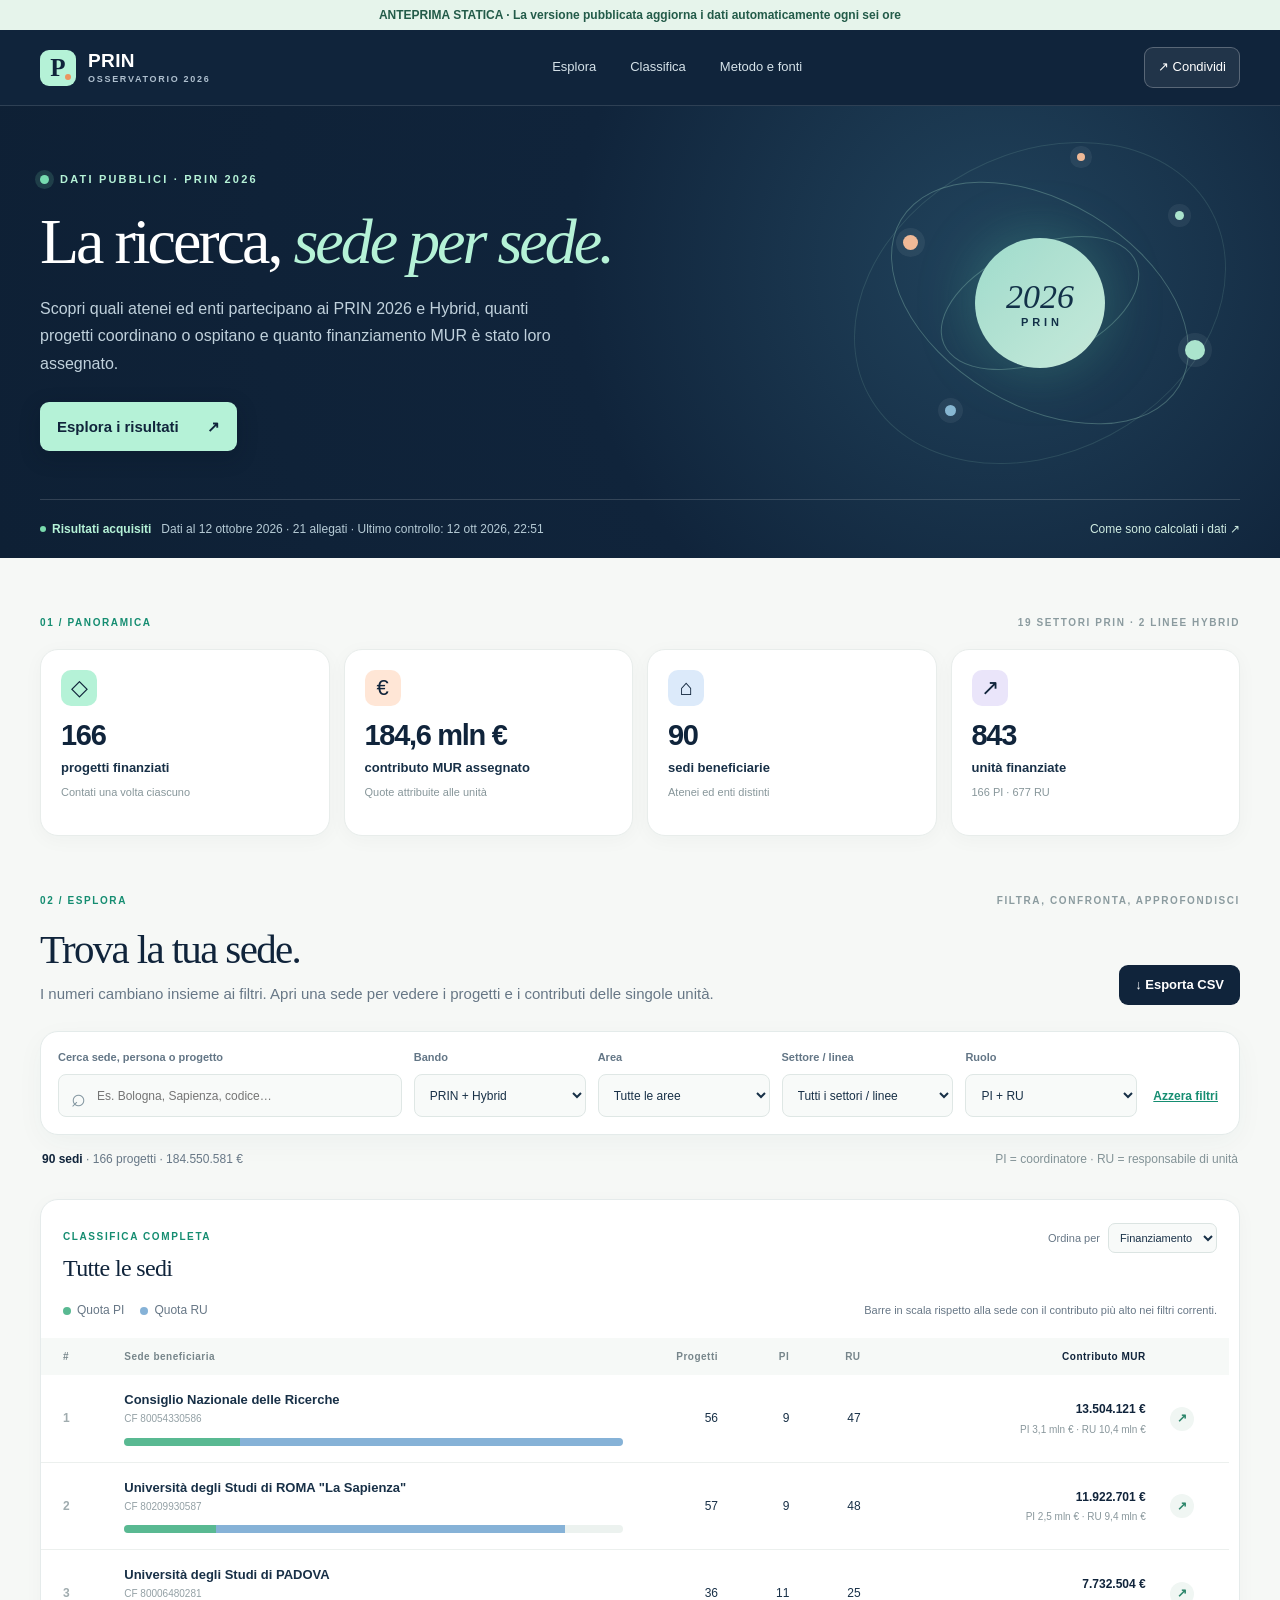
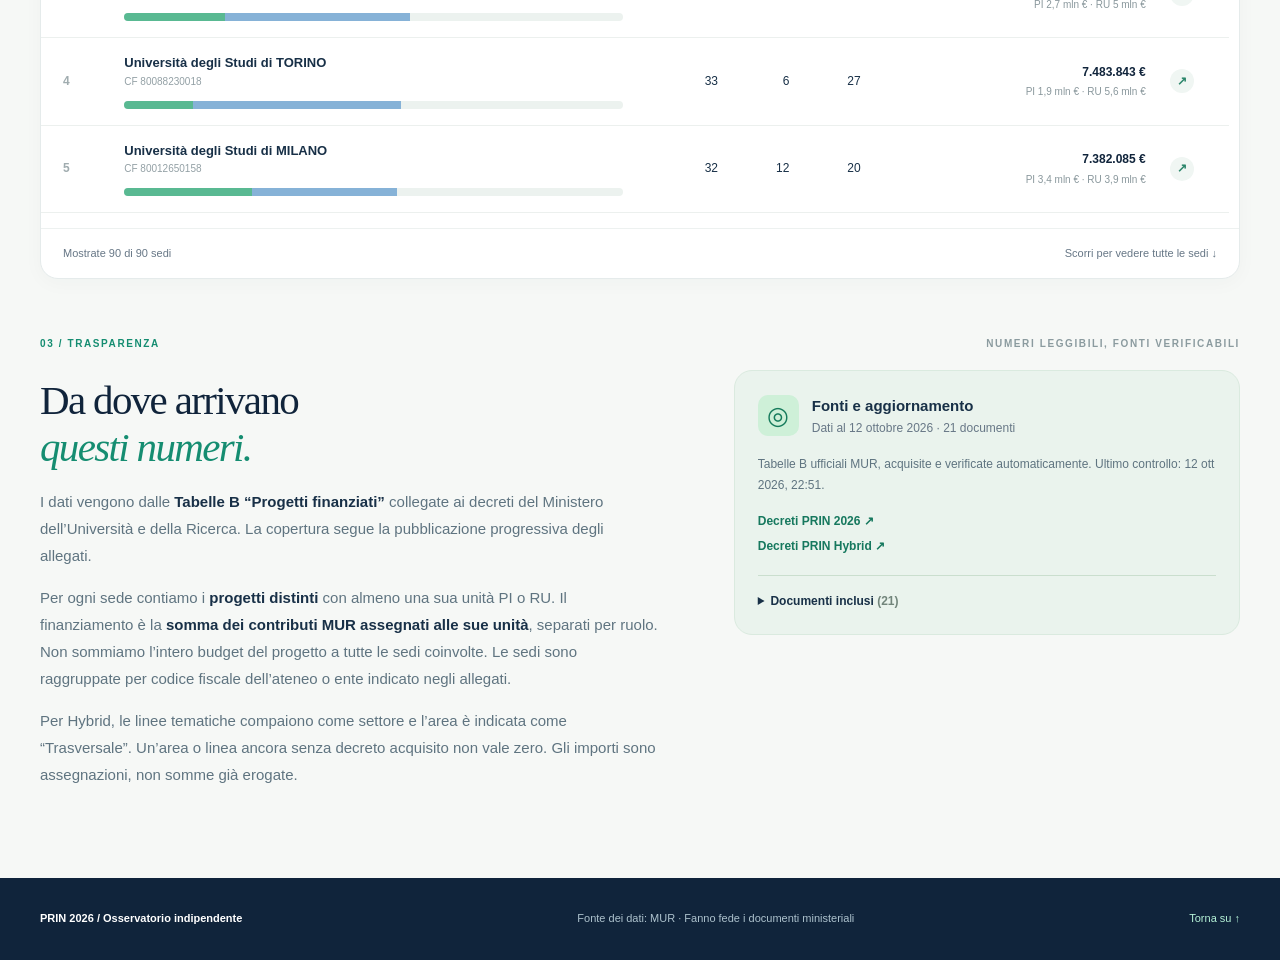
==== commit c0fa561f: "Add files via upload" ====
--- a/anteprima.html
+++ b/anteprima.html
@@ -13,16 +13,16 @@
 .hero{background:radial-gradient(circle at 78% 35%,#21435c 0,#10243b 41%,#0e2035 100%);color:white;overflow:hidden}.hero-inner{min-height:382px;display:grid;grid-template-columns:1.1fr .9fr;align-items:center;position:relative}.hero-copy{padding:54px 0 48px;z-index:1}.eyebrow{color:var(--mint);font-size:11px;font-weight:800;letter-spacing:.2em;display:flex;align-items:center;gap:11px}.pulse{width:9px;height:9px;background:#77dbb0;border-radius:50%;box-shadow:0 0 0 5px #77dbb029}.hero h1{font:normal clamp(47px,5vw,77px)/1.05 Georgia,"Times New Roman",serif;letter-spacing:-.047em;max-width:650px;margin:20px 0}.hero h1 em{color:var(--mint);font-weight:400}.hero-sub{color:#c0d1dc;max-width:525px;font-size:16px;line-height:1.7;margin:0 0 25px}.hero-action{display:inline-flex;align-items:center;gap:28px;background:var(--mint);color:var(--navy);font-weight:750;text-decoration:none;padding:13px 17px;border-radius:9px;box-shadow:0 6px 20px #09131f40}.hero-action:hover{background:#d8fae8}.hero-art{position:relative;width:400px;height:335px;justify-self:end;opacity:.93}.orbit{position:absolute;border:1px solid #b5f2d74a;border-radius:50%;left:50%;top:50%;transform:translate(-50%,-50%) rotate(-23deg)}.orbit-one{width:210px;height:115px}.orbit-two{width:325px;height:205px;transform:translate(-50%,-50%) rotate(31deg)}.orbit-three{width:390px;height:300px;transform:translate(-50%,-50%) rotate(-28deg);border-color:#b5f2d721}.art-center{position:absolute;left:50%;top:50%;transform:translate(-50%,-50%);display:grid;place-items:center;align-content:center;width:130px;height:130px;border-radius:50%;background:linear-gradient(135deg,#a9e7d4,#d4f7e5);color:#123047;font:italic 34px Georgia,serif;box-shadow:0 0 60px #60d5a745}.art-center small{display:block;font:700 11px Arial,sans-serif;letter-spacing:.35em;margin-left:.35em}.art-node{position:absolute;border-radius:50%;box-shadow:0 0 0 7px #ffffff11}.node-a{width:15px;height:15px;background:var(--peach);left:63px;top:100px}.node-b{width:9px;height:9px;background:#b7f2d7;left:335px;top:76px}.node-c{width:20px;height:20px;background:#b7f2d7;left:345px;top:205px}.node-d{width:11px;height:11px;background:#90c1dc;left:105px;top:270px}.node-e{width:8px;height:8px;background:var(--peach);left:237px;top:18px}.hero-foot{display:flex;justify-content:space-between;align-items:center;gap:20px;min-height:59px;border-top:1px solid #ffffff26;color:#b6cbd6;font-size:12px}.hero-foot a{text-decoration:none;color:#cfece2;white-space:nowrap}.hero-foot a:hover{text-decoration:underline}.status-line{display:flex;gap:10px;align-items:center;flex-wrap:wrap}.status-badge{display:inline-flex;align-items:center;gap:6px;color:var(--mint);font-weight:750}.status-badge:before{content:"";width:6px;height:6px;background:#79d9ad;border-radius:50%}.status-badge.attention{color:var(--peach)}.status-badge.attention:before{background:var(--peach)}
 .overview,.explore,.rankings,.method{padding-top:57px}.section-kicker{display:flex;justify-content:space-between;align-items:center;gap:18px;color:#8b9b9f;font-size:10px;font-weight:800;letter-spacing:.16em;text-transform:uppercase;margin-bottom:18px}.section-kicker span:first-child{color:var(--green)}.kpis{display:grid;grid-template-columns:repeat(4,1fr);gap:14px}.kpi{background:white;border:1px solid #e8edeb;border-radius:var(--radius);padding:20px;min-height:187px;box-shadow:0 4px 20px #1b344509}.kpi-icon{display:grid;place-items:center;width:36px;height:36px;border-radius:10px;font-size:22px;line-height:1;color:var(--navy);margin-bottom:14px}.kpi-icon.mint{background:var(--mint)}.kpi-icon.peach{background:#ffe6d6}.kpi-icon.blue{background:var(--blue)}.kpi-icon.lavender{background:var(--lav)}.kpi-value{font-size:29px;letter-spacing:-.045em;font-weight:800;color:var(--navy);line-height:1.1;white-space:nowrap}.kpi-name{font-size:13px;font-weight:730;margin-top:7px}.kpi-hint{color:#87969a;font-size:11px;margin-top:5px}
 .section-heading{display:flex;justify-content:space-between;align-items:end;gap:18px;margin-bottom:26px}.section-heading h2,.method h2{font:normal clamp(34px,3.2vw,47px)/1.15 Georgia,serif;letter-spacing:-.04em;color:var(--navy);margin:0 0 9px}.section-heading p{color:var(--muted);margin:0;max-width:750px}.export-btn{background:var(--navy);color:white;border:0;border-radius:9px;padding:10px 16px;white-space:nowrap;font-weight:700;font-size:13px}.export-btn:hover{background:#234665}.export-btn:disabled{opacity:.5;cursor:wait}.filters{display:grid;grid-template-columns:minmax(220px,2fr) repeat(4,minmax(110px,1fr)) auto;gap:12px;align-items:end;background:white;border:1px solid #e4ebea;border-radius:var(--radius);padding:17px;box-shadow:0 8px 28px #25424a0a}.filters label{display:block;color:#637686;font-weight:750;font-size:11px;margin:0 0 8px}.filters input,.filters select{background:#f8faf9;color:var(--ink);border:1px solid #dfe7e5;border-radius:8px;height:43px;width:100%;padding:0 11px;font-size:12px;outline:none}.filters input:focus,.filters select:focus{border-color:var(--green);box-shadow:0 0 0 3px #82dac138}.filters select{padding-right:7px}.search-field{position:relative}.search-field span{position:absolute;left:13px;top:4px;font-size:25px;color:#81949f;pointer-events:none}.search-field input{padding-left:38px}.clear-btn{background:transparent;color:var(--green);border:0;text-decoration:underline;font-size:12px;font-weight:750;white-space:nowrap;padding:0 4px 12px}.clear-btn:hover{color:#105e50}.filter-meta{display:flex;align-items:center;justify-content:space-between;gap:15px;color:var(--muted);font-size:12px;margin:15px 2px 0}.filter-meta strong{color:var(--navy)}.filter-tip{color:#839397}
-.rankings{display:grid;grid-template-columns:1fr 1.7fr;gap:17px;padding-top:30px;align-items:start}.chart-panel,.list-panel{background:white;border:1px solid #e5ebeb;border-radius:var(--radius);box-shadow:0 4px 20px #1b344508;overflow:hidden}.chart-panel{padding:23px 21px}.panel-top{display:flex;align-items:start;justify-content:space-between;gap:12px}.panel-label{color:var(--green);font-size:10px;letter-spacing:.16em;font-weight:800}.panel-top h2{font:normal 24px/1.25 Georgia,serif;letter-spacing:-.027em;color:var(--navy);margin:7px 0 0}.panel-top h2 span{color:#697f87}.chart-tag{color:var(--green);background:#eaf8f1;border-radius:30px;font-size:10px;font-weight:800;padding:6px 10px;white-space:nowrap}.chart{padding-top:17px;min-height:330px}.bar-row{padding:9px 0;border-bottom:1px solid #eef1f0}.bar-head{display:flex;justify-content:space-between;gap:10px;align-items:center;font-size:12px;margin-bottom:7px}.bar-head button{background:none;border:0;padding:0;text-align:left;color:var(--ink);font-weight:710;overflow:hidden;white-space:nowrap;text-overflow:ellipsis;max-width:68%}.bar-head button:hover{text-decoration:underline}.bar-head strong{white-space:nowrap;font-variant-numeric:tabular-nums;font-size:11px;color:var(--navy)}.bar-track{height:8px;background:#ecf2ef;border-radius:20px;overflow:hidden;display:flex}.bar-piece{height:100%}.bar-piece.pi{background:#59b992}.bar-piece.ru{background:#86b2d7}.chart-legend{display:flex;gap:16px;margin:19px 0 0;color:var(--muted);font-size:11px}.chart-legend span{display:flex;align-items:center;gap:6px}.legend-dot{display:inline-block;width:8px;height:8px;border-radius:50%}.legend-dot.pi{background:#59b992}.legend-dot.ru{background:#86b2d7}
+.rankings{display:grid;grid-template-columns:minmax(0,1fr);gap:17px;padding-top:30px;align-items:start}.chart-panel,.list-panel{background:white;border:1px solid #e5ebeb;border-radius:var(--radius);box-shadow:0 4px 20px #1b344508;overflow:hidden}.chart-panel{padding:23px 21px}.panel-top{display:flex;align-items:start;justify-content:space-between;gap:12px}.panel-label{color:var(--green);font-size:10px;letter-spacing:.16em;font-weight:800}.panel-top h2{font:normal 24px/1.25 Georgia,serif;letter-spacing:-.027em;color:var(--navy);margin:7px 0 0}.panel-top h2 span{color:#697f87}.chart-tag{color:var(--green);background:#eaf8f1;border-radius:30px;font-size:10px;font-weight:800;padding:6px 10px;white-space:nowrap}.chart{padding-top:17px;min-height:330px}.bar-row{padding:9px 0;border-bottom:1px solid #eef1f0}.bar-head{display:flex;justify-content:space-between;gap:10px;align-items:center;font-size:12px;margin-bottom:7px}.bar-head button{background:none;border:0;padding:0;text-align:left;color:var(--ink);font-weight:710;overflow:hidden;white-space:nowrap;text-overflow:ellipsis;max-width:68%}.bar-head button:hover{text-decoration:underline}.bar-head strong{white-space:nowrap;font-variant-numeric:tabular-nums;font-size:11px;color:var(--navy)}.bar-track{height:8px;background:#ecf2ef;border-radius:20px;overflow:hidden;display:flex}.bar-piece{height:100%}.bar-piece.pi{background:#59b992}.bar-piece.ru{background:#86b2d7}.chart-legend{display:flex;gap:16px;margin:19px 0 0;color:var(--muted);font-size:11px}.chart-legend span{display:flex;align-items:center;gap:6px}.legend-dot{display:inline-block;width:8px;height:8px;border-radius:50%}.legend-dot.pi{background:#59b992}.legend-dot.ru{background:#86b2d7}
 .list-panel .panel-top{padding:23px 22px 18px}.sort-control{display:flex;align-items:center;gap:8px;color:var(--muted);font-size:11px;white-space:nowrap}.sort-control select{border:1px solid #dbe4e2;border-radius:7px;background:#f8faf9;color:var(--ink);padding:7px;font-size:11px}.table-scroll{overflow-x:auto}table{width:100%;border-collapse:collapse;font-size:12px;min-width:610px}thead{background:#f6f9f7;color:#77868b}th{text-align:left;padding:11px 12px;font-size:10px;letter-spacing:.05em;font-weight:800}th:first-child,td:first-child{padding-left:22px}th:last-child,td:last-child{padding-right:20px}td{padding:13px 12px;border-bottom:1px solid #ecf0ee;vertical-align:middle}tr:last-child td{border-bottom:0}tbody tr:hover{background:#f7fbf8}.rank-no{color:#a0acaf;font-weight:750}.inst-button{border:0;background:none;padding:0;text-align:left;color:var(--ink);font-weight:700;line-height:1.38;max-width:250px}.inst-button:hover{color:var(--green);text-decoration:underline}.inst-sub{display:block;color:#93a0a5;font-size:10px;font-weight:500;margin-top:3px}.num{text-align:right;font-variant-numeric:tabular-nums}.money-col{font-weight:800;color:var(--navy);white-space:nowrap}.row-arrow{border:0;background:#f0f6f3;color:#2c866b;width:24px;height:24px;border-radius:50%;font-weight:bold}.row-arrow:hover{background:#d9f1e6}.empty{text-align:center;padding:34px;color:var(--muted)}.list-foot{display:flex;align-items:center;justify-content:space-between;gap:12px;padding:16px 22px;color:var(--muted);font-size:11px;border-top:1px solid #edf1f0}.list-foot button{background:none;color:var(--green);border:0;font-size:11px;font-weight:800}.list-foot button:hover{text-decoration:underline}
 .method{padding-bottom:75px}.method-layout{display:grid;grid-template-columns:1.1fr .9fr;gap:75px;align-items:start}.method h2{margin:7px 0 17px}.method h2 em{color:var(--green);font-weight:400}.method p{color:#5f7480;line-height:1.8;max-width:670px}.method strong{color:var(--ink)}.source-card{background:#eaf3ed;border:1px solid #daeadf;padding:23px;border-radius:var(--radius);color:var(--ink)}.source-head{display:flex;align-items:center;gap:13px}.source-head strong,.source-head span:last-child{display:block}.source-head span:last-child{font-size:12px;color:var(--muted);margin-top:2px}.source-icon{display:grid;place-items:center;width:41px;height:41px;border-radius:10px;background:#cef0d8;color:#167b5c;font-size:25px}.source-card p{font-size:12px;line-height:1.7;margin:17px 0}.source-links{display:grid;gap:6px}.source-links a,.document-list a{font-size:12px;font-weight:700;color:#16785e;text-decoration:none}.source-links a:hover,.document-list a:hover{text-decoration:underline}.source-card details{margin-top:20px;border-top:1px solid #cadece;padding-top:16px}.source-card summary{font-size:12px;font-weight:750;cursor:pointer}.source-card summary span{color:#72857b}.document-list{margin-top:12px;max-height:225px;overflow:auto;display:grid;gap:7px}.document-list a{display:block;font-weight:600}.source-warning{margin-top:16px;background:#fff6ea;border:1px solid #f1d4b3;color:#75532d;border-radius:10px;padding:10px 12px;font-size:11px;line-height:1.5}.source-warning strong{display:block;margin-bottom:5px}.source-warning ul{margin:0;padding-left:17px}
 footer{background:var(--navy);color:#adc2cd}.footer-inner{display:flex;justify-content:space-between;align-items:center;gap:14px;min-height:82px;font-size:11px}.footer-inner span:first-child{color:white;font-weight:750}.footer-year{color:var(--mint)}.footer-inner a{color:var(--mint);text-decoration:none}
 dialog{border:0;border-radius:18px;padding:0;width:min(700px,calc(100% - 28px));max-height:min(85vh,850px);box-shadow:0 24px 75px #091f3680;color:var(--ink)}dialog::backdrop{background:#071c31b5;backdrop-filter:blur(3px)}.dialog-head{padding:26px 28px 20px;display:flex;justify-content:space-between;align-items:start;gap:12px;border-bottom:1px solid var(--line)}.dialog-head h2{font:normal 30px/1.15 Georgia,serif;letter-spacing:-.03em;margin:6px 0 4px;color:var(--navy)}.dialog-head p{color:var(--muted);font-size:12px;margin:0}.dialog-close{flex:none;width:32px;height:32px;border-radius:50%;border:0;background:#f0f4f2;color:var(--navy);font-size:23px;line-height:1}.dialog-content{padding:22px 28px 28px;max-height:calc(85vh - 118px);overflow:auto}.detail-metrics{display:grid;grid-template-columns:repeat(3,1fr);gap:10px;margin-bottom:22px}.detail-metrics div{background:#f3f8f5;padding:13px;border-radius:10px}.detail-metrics strong{display:block;color:var(--navy);font-size:20px}.detail-metrics span{display:block;font-size:11px;color:var(--muted)}.detail-heading{font-weight:800;font-size:12px;margin:0 0 10px;color:var(--navy)}.project-card{border:1px solid var(--line);border-radius:10px;padding:13px;margin-bottom:9px}.project-top{display:flex;justify-content:space-between;align-items:start;gap:10px}.project-top strong{display:block;font-size:13px;color:var(--navy);line-height:1.3}.project-top small{display:block;color:var(--muted);font-size:11px;margin-top:3px}.project-amount{color:var(--navy);font-weight:800;white-space:nowrap;font-size:12px}.project-bottom{display:flex;flex-wrap:wrap;justify-content:space-between;gap:6px;margin-top:11px;color:var(--muted);font-size:11px}.role-chip{color:#15775b;background:#e4f5eb;border-radius:6px;padding:2px 6px;font-weight:800}.role-chip.ru{color:#427293;background:#e7f2fb}.project-bottom a{color:var(--green);text-decoration:none}.project-bottom a:hover{text-decoration:underline}.toast{position:fixed;right:22px;bottom:22px;z-index:15;background:var(--navy);color:white;padding:12px 16px;border-radius:10px;box-shadow:0 10px 25px #10243b44;opacity:0;transform:translateY(10px);transition:.2s;pointer-events:none;font-size:12px}.toast.visible{opacity:1;transform:translateY(0)}
-@media(max-width:1100px){.filters{grid-template-columns:repeat(4,1fr)}.search-wrap{grid-column:span 2}.clear-btn{justify-self:start}.rankings{grid-template-columns:1fr 1.35fr}.hero-art{transform:scale(.82);transform-origin:center right}}@media(max-width:800px){.wrap{width:min(100% - 36px,650px)}.site-header{height:66px}.nav-row nav{display:none}.hero-inner{display:block;min-height:unset}.hero-copy{padding:47px 0 35px}.hero h1{font-size:clamp(44px,9vw,64px)}.hero-art{display:none}.hero-foot{padding:12px 0;align-items:flex-start}.kpis{grid-template-columns:repeat(2,1fr)}.rankings,.method-layout{grid-template-columns:1fr}.method-layout{gap:20px}.chart{min-height:0}.filters{grid-template-columns:repeat(2,1fr)}.search-wrap{grid-column:span 2}.filter-field{min-width:0}.section-heading{align-items:start}.section-kicker span:last-child{display:none}}@media(max-width:520px){.wrap{width:calc(100% - 28px)}.brand{font-size:16px}.brand small{font-size:8px}.brand-mark{width:32px;height:32px}.nav-share span{display:none}.hero-sub{font-size:14px}.hero-foot a{display:none}.overview,.explore,.method{padding-top:40px}.kpis{gap:9px}.kpi{min-height:151px;padding:14px}.kpi-value{font-size:23px}.kpi-name{font-size:12px}.section-heading{display:block}.export-btn{margin-top:16px}.filters{padding:13px;gap:10px}.filter-tip{display:none}.filter-field select{font-size:11px}.rankings{padding-top:20px}.method{padding-bottom:45px}.section-kicker{font-size:9px}.panel-top h2{font-size:21px}.list-panel .panel-top{display:block}.sort-control{margin-top:13px}.dialog-head,.dialog-content{padding-left:17px;padding-right:17px}.detail-metrics{grid-template-columns:repeat(3,1fr)}.detail-metrics strong{font-size:16px}.footer-inner{align-items:flex-start;flex-direction:column;padding:19px 0;gap:5px}}
+@media(max-width:1100px){.filters{grid-template-columns:repeat(4,1fr)}.search-wrap{grid-column:span 2}.clear-btn{justify-self:start}.hero-art{transform:scale(.82);transform-origin:center right}}@media(max-width:800px){.wrap{width:min(100% - 36px,650px)}.site-header{height:66px}.nav-row nav{display:none}.hero-inner{display:block;min-height:unset}.hero-copy{padding:47px 0 35px}.hero h1{font-size:clamp(44px,9vw,64px)}.hero-art{display:none}.hero-foot{padding:12px 0;align-items:flex-start}.kpis{grid-template-columns:repeat(2,1fr)}.rankings,.method-layout{grid-template-columns:1fr}.method-layout{gap:20px}.chart{min-height:0}.filters{grid-template-columns:repeat(2,1fr)}.search-wrap{grid-column:span 2}.filter-field{min-width:0}.section-heading{align-items:start}.section-kicker span:last-child{display:none}}@media(max-width:520px){.wrap{width:calc(100% - 28px)}.brand{font-size:16px}.brand small{font-size:8px}.brand-mark{width:32px;height:32px}.nav-share span{display:none}.hero-sub{font-size:14px}.hero-foot a{display:none}.overview,.explore,.method{padding-top:40px}.kpis{gap:9px}.kpi{min-height:151px;padding:14px}.kpi-value{font-size:23px}.kpi-name{font-size:12px}.section-heading{display:block}.export-btn{margin-top:16px}.filters{padding:13px;gap:10px}.filter-tip{display:none}.filter-field select{font-size:11px}.rankings{padding-top:20px}.method{padding-bottom:45px}.section-kicker{font-size:9px}.panel-top h2{font-size:21px}.list-panel .panel-top{display:block}.sort-control{margin-top:13px}.dialog-head,.dialog-content{padding-left:17px;padding-right:17px}.detail-metrics{grid-template-columns:repeat(3,1fr)}.detail-metrics strong{font-size:16px}.footer-inner{align-items:flex-start;flex-direction:column;padding:19px 0;gap:5px}}
 .table-scroll table{min-width:690px}.funding-split{display:block;color:#89979c;font-size:10px;font-weight:500;margin-top:3px}.detail-split{color:var(--muted);font-size:12px;margin:0 0 22px}.detail-split strong{color:var(--navy)}
 @media(prefers-reduced-motion:reduce){html{scroll-behavior:auto}.toast{transition:none}}
 
-/* Both rankings contain every matching institution and scroll independently. */
+/* The complete ranking scrolls beneath its fixed heading and legend. */
 .rankings{--ranking-height:680px}
 .chart-panel,.list-panel{height:var(--ranking-height);min-width:0;display:flex;flex-direction:column}
 .chart-panel .panel-top,.list-panel .panel-top,.chart-legend,.list-foot{flex:none}
@@ -32,8 +32,25 @@
 .chart,.table-scroll{scrollbar-width:thin;scrollbar-color:#91b5a6 #f3f7f5}
 .chart:focus-visible,.table-scroll:focus-visible{outline:3px solid #33b594;outline-offset:-3px}
 @media(max-width:800px){.rankings{--ranking-height:560px}}
+
+/* Unified ranking: figures, links and comparable PI/RU bars in each row. */
+.ranking-guide{display:flex;align-items:center;justify-content:space-between;flex-wrap:wrap;gap:8px 24px;padding:0 22px 18px;flex:none}
+.ranking-guide .chart-legend{margin:0;font-size:12px}
+.ranking-guide p{margin:0;color:var(--muted);font-size:11px}
+.list-panel .inst-button{max-width:none;font-size:13px}
+.table-scroll table{table-layout:fixed;min-width:760px}
+.table-scroll th:first-child{width:6%}
+.table-scroll th:nth-child(2){width:44%}
+.table-scroll th:nth-child(3){width:8%}
+.table-scroll th:nth-child(4),.table-scroll th:nth-child(5){width:6%}
+.table-scroll th:nth-child(6){width:24%}
+.table-scroll th:last-child{width:6%}
+.institution-bar{margin-top:10px;width:100%;height:8px}
+.bar-piece{flex-shrink:0}
+.table-scroll td{padding-top:16px;padding-bottom:16px}
+@media(max-width:520px){.ranking-guide{padding-left:16px;padding-right:16px}.list-foot{flex-wrap:wrap}.list-panel .panel-top{padding-left:16px;padding-right:16px}}
 </style>
-  <script>window.__PRIN_DATA__={"schema":1,"asOf":"2026-10-12","checkedAt":"2026-10-12T18:52:32+00:00","warnings":[],"provenance":"Tabelle B ufficiali MUR, acquisite e verificate automaticamente.","coverage":{"ordinary":["LS2","LS3","LS4","LS6","LS7","PE1","PE10","PE11","PE2","PE3","PE5","PE6","PE7","PE8","PE9","SH4","SH5","SH6","SH7"],"hybrid":["CYB","IA"]},"sources":[{"program":"hybrid","sector":"CYB","decreto":"43","page":"https://www.mur.gov.it/it/atti-e-normativa/bando-prin-2026-hybrid-ddg-6-ottobre-2026-n-43-linea-tematica-cybersicurezza","pdf":"https://www.mur.gov.it/sites/default/files/2026-10/CYB_Tabella_B_Progetti%20finanziati.pdf","sha256":"cc26ece659f502f55671f43cdc5694faedd1617958046100dd737565665b2759","total":5536413,"units":20,"projects":4,"origin":"MUR Tabella B"},{"program":"hybrid","sector":"IA","decreto":"46","page":"https://www.mur.gov.it/it/atti-e-normativa/decreto-direttoriale-n46-del-08-10-2026","pdf":"https://www.mur.gov.it/sites/default/files/2026-10/IA_Tabella_B_Progetti%20finanziati.pdf","sha256":"f4949aa15c645ea385beed54dd3578229d320f9c0d78181a7d523cd5b3104b04","total":17660954,"units":72,"projects":13,"origin":"MUR Tabella B"},{"program":"ordinary","sector":"LS2","decreto":"37","page":"https://www.mur.gov.it/it/atti-e-normativa/bando-prin-2026-ddg-6-ottobre-2026-n-37-macrosettore-ls-settore-ls2-approvazione","pdf":"https://www.mur.gov.it/sites/default/files/2026-10/LS2_Tabella%20B_Progetti%20finanziati.pdf","sha256":"489359647852e6e33a4039da1fc283e4954af2f2a418a9cf56e2dd86f5d18407","total":5431137,"units":21,"projects":5,"origin":"MUR Tabella B"},{"program":"ordinary","sector":"LS3","decreto":"38","page":"https://www.mur.gov.it/it/atti-e-normativa/bando-prin-2026-ddg-6-ottobre-2026-n-38-macrosettore-ls-settore-ls3-approvazione","pdf":"https://www.mur.gov.it/sites/default/files/2026-10/LS3_Tabella%20B_Progetti%20finanziati.pdf","sha256":"dc6b062186b8db199575ffee3b3112a92d60d76dd63781e0beeee204de48310d","total":4669992,"units":18,"projects":4,"origin":"MUR Tabella B"},{"program":"ordinary","sector":"LS4","decreto":"42","page":"https://www.mur.gov.it/it/atti-e-normativa/bando-prin-2026-ddg-6-ottobre-2026-n-42-macrosettore-ls-settore-ls4-approvazione","pdf":"https://www.mur.gov.it/sites/default/files/2026-10/LS4_Tabella_B_Progetti%20finanziati.pdf","sha256":"042cb026f8c6714326da1871eae446d35f8f95589ef033be00d172b305b9c2e8","total":12091756,"units":65,"projects":12,"origin":"MUR Tabella B"},{"program":"ordinary","sector":"LS6","decreto":"50","page":"https://www.mur.gov.it/it/atti-e-normativa/decreto-direttoriale-n-50-del-12-10-2026","pdf":"https://www.mur.gov.it/sites/default/files/2026-10/LS6_Tabella_B_Progetti%20finanziati.pdf","sha256":"ef8a393d5b63e143502589ed977a2f48ecb393dd32b6f58e7a70845e06059d2e","total":5955206,"units":25,"projects":5,"origin":"MUR Tabella B"},{"program":"ordinary","sector":"LS7","decreto":"39","page":"https://www.mur.gov.it/it/atti-e-normativa/bando-prin-2026-ddg-6-ottobre-2026-n-39-macrosettore-ls-settore-ls7-approvazione","pdf":"https://www.mur.gov.it/sites/default/files/2026-10/LS7_Tabella_B_Progetti%20finanziati.pdf","sha256":"f35495923d5f2440827fa3fbf0fad8cbd960f1a836aceffd8ad5cea5859e1856","total":17876517,"units":87,"projects":17,"origin":"MUR Tabella B"},{"program":"ordinary","sector":"PE1","decreto":"29","page":"https://www.mur.gov.it/it/atti-e-normativa/decreto-direttoriale-n29-del-05-10-2026","pdf":"https://www.mur.gov.it/sites/default/files/2026-10/PE1_Tabella_B_Progetti_finanziati%5B1%5D.pdf","sha256":"47b5432e78350423693a3125d25e1d1158189f2e0ef4e08523995a661fc79f36","total":5516870,"units":28,"projects":5,"origin":"MUR Tabella B"},{"program":"ordinary","sector":"PE10","decreto":"35","page":"https://www.mur.gov.it/it/atti-e-normativa/decreto-direttoriale-n35-del-05-10-2026","pdf":"https://www.mur.gov.it/sites/default/files/2026-10/PE10_Tabella_B_Progetti_finanziati_PE10%5B1%5D.pdf","sha256":"1b1b1b7e373969b1bfff91539cd9ee8145099d3622cb2edb6ed859ff9ff7cd95","total":9237033,"units":41,"projects":9,"origin":"MUR Tabella B"},{"program":"ordinary","sector":"PE11","decreto":"36","page":"https://www.mur.gov.it/it/atti-e-normativa/decreto-direttoriale-n36-del-05-10-2026","pdf":"https://www.mur.gov.it/sites/default/files/2026-10/PE11_Tabella_B_-_Progetti_finanziati%5B1%5D.pdf","sha256":"d1cb353db0755dd94b0d4b4628a77d9e9baef564ffe0d0c97404d7aa5283f28b","total":6491047,"units":32,"projects":6,"origin":"MUR Tabella B"},{"program":"ordinary","sector":"PE2","decreto":"30","page":"https://www.mur.gov.it/it/atti-e-normativa/decreto-direttoriale-n-30-del-05-10-2026","pdf":"https://www.mur.gov.it/sites/default/files/2026-10/PE2_Tabella_B_-_Progetti_finanziati%5B1%5D.pdf","sha256":"4e9f4dff4d267cf7b205cb35f6042f9bfed16b1a3956e13cc3516aaf09d754a5","total":6993474,"units":28,"projects":6,"origin":"MUR Tabella B"},{"program":"ordinary","sector":"PE3","decreto":"31","page":"https://www.mur.gov.it/it/atti-e-normativa/decreto-direttoriale-n31-del-05-10-2026","pdf":"https://www.mur.gov.it/sites/default/files/2026-10/PE3_Tabella_B_Progetti_finanziati%5B1%5D.pdf","sha256":"e4f2c4486d72ce713530fe29f997d97d40263406772a9f7c68ec71a01f374e6b","total":5142740,"units":25,"projects":5,"origin":"MUR Tabella B"},{"program":"ordinary","sector":"PE5","decreto":"47","page":"https://www.mur.gov.it/it/atti-e-normativa/decreto-direttoriale-n47-del-08-10-2026","pdf":"https://www.mur.gov.it/sites/default/files/2026-10/PE5_Tabella_B_Progetti_finanziati%5B1%5D.pdf","sha256":"677ccbe1922bd0196569c2bd3f22eb9c9ff8025eaef9f6423c2bfba8438defd8","total":8218330,"units":43,"projects":8,"origin":"MUR Tabella B"},{"program":"ordinary","sector":"PE6","decreto":"48","page":"https://www.mur.gov.it/it/atti-e-normativa/decreto-direttoriale-n-48-del-08-10-2026","pdf":"https://www.mur.gov.it/sites/default/files/2026-10/PE6_Tabella_B_Progetti%20finanziati.pdf","sha256":"87b932d422c7d91e332b94544865df8cb82e33178f64369ce765151cae9dc739","total":6945432,"units":31,"projects":6,"origin":"MUR Tabella B"},{"program":"ordinary","sector":"PE7","decreto":"45","page":"https://www.mur.gov.it/it/atti-e-normativa/bando-prin-2026-ddg-6-ottobre-2026-n-45-macrosettore-pe-settore-pe7-approvazione","pdf":"https://www.mur.gov.it/sites/default/files/2026-10/PE7_Tabella_B_Progetti%20finanziati.pdf","sha256":"bd56fc955b344f91f578b3d5627b3dfbf0bf0531febdb78696526dbc28c3c132","total":11448788,"units":57,"projects":11,"origin":"MUR Tabella B"},{"program":"ordinary","sector":"PE8","decreto":"33","page":"https://www.mur.gov.it/it/atti-e-normativa/decreto-direttoriale-n33-del-05-10-2026","pdf":"https://www.mur.gov.it/sites/default/files/2026-10/PE8_Tabella_B_-_Progetti_finanziati%5B1%5D.pdf","sha256":"2369e94b5ce62b104e25a873b6683fcfb49b588efa0aeaa09d457a66384a7f95","total":16458886,"units":75,"projects":14,"origin":"MUR Tabella B"},{"program":"ordinary","sector":"PE9","decreto":"34","page":"https://www.mur.gov.it/it/atti-e-normativa/decreto-direttoriale-n34-del-05-10-2026","pdf":"https://www.mur.gov.it/sites/default/files/2026-10/PE9_Tabella_B_-_Progetti_finanziati%5B1%5D.pdf","sha256":"025df9701d452a9a5d06f5bbc97e0b52291df0394343fcdfcc4a5d3c0d89e46c","total":4292671,"units":19,"projects":4,"origin":"MUR Tabella B"},{"program":"ordinary","sector":"SH4","decreto":"40","page":"https://www.mur.gov.it/it/atti-e-normativa/bando-prin-2026-ddg-6-ottobre-2026-n-40-macrosettore-sh-settore-sh4-approvazione","pdf":"https://www.mur.gov.it/sites/default/files/2026-10/SH4_Tabella_B_Progetti%20finanziati.pdf","sha256":"7e15483b3648d0718426531ec04de1b7a504eb9b3f797c4fbcfb4d45a9cb2a6f","total":8120980,"units":36,"projects":8,"origin":"MUR Tabella B"},{"program":"ordinary","sector":"SH5","decreto":"41","page":"https://www.mur.gov.it/it/atti-e-normativa/bando-prin-2026-ddg-6-ottobre-2026-n-41-macrosettore-sh-settore-sh5-approvazione","pdf":"https://www.mur.gov.it/sites/default/files/2026-10/SH5_Tabella_B_Progetti%20finanziati.pdf","sha256":"c2b892cfedc8b7ca13254f7e522605ded424527738990b8d1cd8fd34ba066dc3","total":10215141,"units":47,"projects":9,"origin":"MUR Tabella B"},{"program":"ordinary","sector":"SH6","decreto":"44","page":"https://www.mur.gov.it/it/atti-e-normativa/bando-prin-2026-ddg-6-ottobre-2026-n-44-macrosettore-sh-settore-sh6-approvazione","pdf":"https://www.mur.gov.it/sites/default/files/2026-10/SH6_Tabella%20B_Progetti%20finanziati.pdf","sha256":"7a07f5757e661bbfb7680dfae748946489711e474d374c4c8ee64ed09d762db2","total":9245266,"units":42,"projects":9,"origin":"MUR Tabella B"},{"program":"ordinary","sector":"SH7","decreto":"49","page":"https://www.mur.gov.it/it/atti-e-normativa/decreto-direttoriale-n-49-del-09-10-2026","pdf":"https://www.mur.gov.it/sites/default/files/2026-10/SH7_Tabella_B_Progetti%20finanziati.pdf","sha256":"dc30d0692671ba84e4fe73fa43557cf8e847328ee0ed246472f74181a407d53b","total":7001948,"units":31,"projects":6,"origin":"MUR Tabella B"}],"units":[{"program":"hybrid","sector":"CYB","group":"CYB","decreto":"43","role":"PI","responsabile":"URSI Riccardo","unit":"2026H2BTHB_001","project":"2026H2BTHB","ateneo":"Università degli Studi di PALERMO","cf":"80023730825","mur":387859,"titolo":"TRACER — TRAnsport CybErsecurity Regulation. Cybersecurity in railway transport: a proposal for multilevel administrative regulation across national security, EU internal","source":"https://www.mur.gov.it/sites/default/files/2026-10/CYB_Tabella_B_Progetti%20finanziati.pdf"},{"program":"hybrid","sector":"CYB","group":"CYB","decreto":"43","role":"RU","responsabile":"ZICCARDI Giovanni","unit":"2026H2BTHB_002","project":"2026H2BTHB","ateneo":"Università degli Studi di MILANO","cf":"80012650158","mur":251932,"titolo":"TRACER — TRAnsport CybErsecurity Regulation. Cybersecurity in railway transport: a proposal for multilevel administrative regulation across national security, EU internal","source":"https://www.mur.gov.it/sites/default/files/2026-10/CYB_Tabella_B_Progetti%20finanziati.pdf"},{"program":"hybrid","sector":"CYB","group":"CYB","decreto":"43","role":"RU","responsabile":"CONTI Vincenzo","unit":"2026H2BTHB_003","project":"2026H2BTHB","ateneo":"UKE - Università Kore di ENNA","cf":"01094410865","mur":249613,"titolo":"TRACER — TRAnsport CybErsecurity Regulation. Cybersecurity in railway transport: a proposal for multilevel administrative regulation across national security, EU internal","source":"https://www.mur.gov.it/sites/default/files/2026-10/CYB_Tabella_B_Progetti%20finanziati.pdf"},{"program":"hybrid","sector":"CYB","group":"CYB","decreto":"43","role":"RU","responsabile":"VERNIZZI Simone","unit":"2026H2BTHB_004","project":"2026H2BTHB","ateneo":"Università degli Studi di MODENA e REGGIO EMILIA","cf":"00427620364","mur":190982,"titolo":"TRACER — TRAnsport CybErsecurity Regulation. Cybersecurity in railway transport: a proposal for multilevel administrative regulation across national security, EU internal","source":"https://www.mur.gov.it/sites/default/files/2026-10/CYB_Tabella_B_Progetti%20finanziati.pdf"},{"program":"hybrid","sector":"CYB","group":"CYB","decreto":"43","role":"RU","responsabile":"BARABINO Benedetto","unit":"2026H2BTHB_005","project":"2026H2BTHB","ateneo":"Università degli Studi di BRESCIA","cf":"98007650173","mur":249727,"titolo":"TRACER — TRAnsport CybErsecurity Regulation. Cybersecurity in railway transport: a proposal for multilevel administrative regulation across national security, EU internal","source":"https://www.mur.gov.it/sites/default/files/2026-10/CYB_Tabella_B_Progetti%20finanziati.pdf"},{"program":"hybrid","sector":"CYB","group":"CYB","decreto":"43","role":"PI","responsabile":"BASILE Cataldo","unit":"2026H7RJWW_001","project":"2026H7RJWW","ateneo":"Politecnico di TORINO","cf":"00518460019","mur":548588,"titolo":"SEACURE (Secure and Resilient Cybersecurity for Underwater and Inaccessible Critical Infrastructures)","source":"https://www.mur.gov.it/sites/default/files/2026-10/CYB_Tabella_B_Progetti%20finanziati.pdf"},{"program":"hybrid","sector":"CYB","group":"CYB","decreto":"43","role":"RU","responsabile":"ROSSI Tommaso","unit":"2026H7RJWW_003","project":"2026H7RJWW","ateneo":"Università \"Carlo Cattaneo\" - LIUC","cf":"02015300128","mur":212092,"titolo":"SEACURE (Secure and Resilient Cybersecurity for Underwater and Inaccessible Critical Infrastructures)","source":"https://www.mur.gov.it/sites/default/files/2026-10/CYB_Tabella_B_Progetti%20finanziati.pdf"},{"program":"hybrid","sector":"CYB","group":"CYB","decreto":"43","role":"RU","responsabile":"FIORINELLI Gaia","unit":"2026H7RJWW_004","project":"2026H7RJWW","ateneo":"Scuola Superiore di Studi Universitari e Perfezionamento Sant'Anna","cf":"93008800505","mur":321074,"titolo":"SEACURE (Secure and Resilient Cybersecurity for Underwater and Inaccessible Critical Infrastructures)","source":"https://www.mur.gov.it/sites/default/files/2026-10/CYB_Tabella_B_Progetti%20finanziati.pdf"},{"program":"hybrid","sector":"CYB","group":"CYB","decreto":"43","role":"RU","responsabile":"SPAGNOLETTI Paolo","unit":"2026H7RJWW_005","project":"2026H7RJWW","ateneo":"Luiss Libera Università Internazionale degli Studi Sociali Guido Carli","cf":"02508710585","mur":317898,"titolo":"SEACURE (Secure and Resilient Cybersecurity for Underwater and Inaccessible Critical Infrastructures)","source":"https://www.mur.gov.it/sites/default/files/2026-10/CYB_Tabella_B_Progetti%20finanziati.pdf"},{"program":"hybrid","sector":"CYB","group":"CYB","decreto":"43","role":"PI","responsabile":"CAIVANO Danilo","unit":"2026HEN4SE_001","project":"2026HEN4SE","ateneo":"Università degli Studi di BARI ALDO MORO","cf":"80002170720","mur":256692,"titolo":"SYNAPSE (SYstem for Nudging and Adaptive Protection against Social Engineering)","source":"https://www.mur.gov.it/sites/default/files/2026-10/CYB_Tabella_B_Progetti%20finanziati.pdf"},{"program":"hybrid","sector":"CYB","group":"CYB","decreto":"43","role":"RU","responsabile":"DI NOCERA Francesco","unit":"2026HEN4SE_002","project":"2026HEN4SE","ateneo":"Università degli Studi di ROMA \"La Sapienza\"","cf":"80209930587","mur":257569,"titolo":"SYNAPSE (SYstem for Nudging and Adaptive Protection against Social Engineering)","source":"https://www.mur.gov.it/sites/default/files/2026-10/CYB_Tabella_B_Progetti%20finanziati.pdf"},{"program":"hybrid","sector":"CYB","group":"CYB","decreto":"43","role":"RU","responsabile":"DEUFEMIA Vincenzo","unit":"2026HEN4SE_003","project":"2026HEN4SE","ateneo":"Università degli Studi di SALERNO","cf":"80018670655","mur":234441,"titolo":"SYNAPSE (SYstem for Nudging and Adaptive Protection against Social Engineering)","source":"https://www.mur.gov.it/sites/default/files/2026-10/CYB_Tabella_B_Progetti%20finanziati.pdf"},{"program":"hybrid","sector":"CYB","group":"CYB","decreto":"43","role":"RU","responsabile":"BOTTA Alessio","unit":"2026HEN4SE_004","project":"2026HEN4SE","ateneo":"Università degli Studi di Napoli Federico II","cf":"00876220633","mur":208985,"titolo":"SYNAPSE (SYstem for Nudging and Adaptive Protection against Social Engineering)","source":"https://www.mur.gov.it/sites/default/files/2026-10/CYB_Tabella_B_Progetti%20finanziati.pdf"},{"program":"hybrid","sector":"CYB","group":"CYB","decreto":"43","role":"RU","responsabile":"LIVRAGA Giovanni","unit":"2026HEN4SE_005","project":"2026HEN4SE","ateneo":"Università degli Studi di MILANO","cf":"80012650158","mur":219994,"titolo":"SYNAPSE (SYstem for Nudging and Adaptive Protection against Social Engineering)","source":"https://www.mur.gov.it/sites/default/files/2026-10/CYB_Tabella_B_Progetti%20finanziati.pdf"},{"program":"hybrid","sector":"CYB","group":"CYB","decreto":"43","role":"RU","responsabile":"OLIVETO Rocco","unit":"2026HEN4SE_006","project":"2026HEN4SE","ateneo":"Università degli Studi del MOLISE","cf":"92008370709","mur":231168,"titolo":"SYNAPSE (SYstem for Nudging and Adaptive Protection against Social Engineering)","source":"https://www.mur.gov.it/sites/default/files/2026-10/CYB_Tabella_B_Progetti%20finanziati.pdf"},{"program":"hybrid","sector":"CYB","group":"CYB","decreto":"43","role":"PI","responsabile":"COLAJANNI Michele","unit":"2026HNJPFF_001","project":"2026HNJPFF","ateneo":"Alma Mater Studiorum - Università di BOLOGNA","cf":"80007010376","mur":463253,"titolo":"ATLAS - Algorithmic Trust for Liberty, Autonomy, and Security","source":"https://www.mur.gov.it/sites/default/files/2026-10/CYB_Tabella_B_Progetti%20finanziati.pdf"},{"program":"hybrid","sector":"CYB","group":"CYB","decreto":"43","role":"RU","responsabile":"BENANTI Paolo","unit":"2026HNJPFF_002","project":"2026HNJPFF","ateneo":"Luiss Libera Università Internazionale degli Studi Sociali Guido Carli","cf":"02508710585","mur":292075,"titolo":"ATLAS - Algorithmic Trust for Liberty, Autonomy, and Security","source":"https://www.mur.gov.it/sites/default/files/2026-10/CYB_Tabella_B_Progetti%20finanziati.pdf"},{"program":"hybrid","sector":"CYB","group":"CYB","decreto":"43","role":"RU","responsabile":"CLERICI Alberto","unit":"2026HNJPFF_003","project":"2026HNJPFF","ateneo":"UNICUSANO Università degli Studi Niccolò Cusano - Telematica Roma","cf":"09073721004","mur":244664,"titolo":"ATLAS - Algorithmic Trust for Liberty, Autonomy, and Security","source":"https://www.mur.gov.it/sites/default/files/2026-10/CYB_Tabella_B_Progetti%20finanziati.pdf"},{"program":"hybrid","sector":"CYB","group":"CYB","decreto":"43","role":"RU","responsabile":"COLACINO Nicola","unit":"2026HNJPFF_004","project":"2026HNJPFF","ateneo":"CASD - Scuola Superiore","cf":"97042570586","mur":190425,"titolo":"ATLAS - Algorithmic Trust for Liberty, Autonomy, and Security","source":"https://www.mur.gov.it/sites/default/files/2026-10/CYB_Tabella_B_Progetti%20finanziati.pdf"},{"program":"hybrid","sector":"CYB","group":"CYB","decreto":"43","role":"RU","responsabile":"SCICHILONE Giorgio","unit":"2026HNJPFF_005","project":"2026HNJPFF","ateneo":"Università degli Studi di PALERMO","cf":"80023730825","mur":207382,"titolo":"ATLAS - Algorithmic Trust for Liberty, Autonomy, and Security","source":"https://www.mur.gov.it/sites/default/files/2026-10/CYB_Tabella_B_Progetti%20finanziati.pdf"},{"program":"hybrid","sector":"IA","group":"IA","decreto":"46","role":"PI","responsabile":"BARNI Mauro","unit":"2026H3MBFL_001","project":"2026H3MBFL","ateneo":"Università degli Studi di SIENA","cf":"80002070524","mur":263971,"titolo":"M.A.G.I.A. - Media Authenticity through Grounded and Interpretative AI","source":"https://www.mur.gov.it/sites/default/files/2026-10/IA_Tabella_B_Progetti%20finanziati.pdf"},{"program":"hybrid","sector":"IA","group":"IA","decreto":"46","role":"RU","responsabile":"LORUSSO Anna Maria","unit":"2026H3MBFL_002","project":"2026H3MBFL","ateneo":"Alma Mater Studiorum - Università di BOLOGNA","cf":"80007010376","mur":211574,"titolo":"M.A.G.I.A. - Media Authenticity through Grounded and Interpretative AI","source":"https://www.mur.gov.it/sites/default/files/2026-10/IA_Tabella_B_Progetti%20finanziati.pdf"},{"program":"hybrid","sector":"IA","group":"IA","decreto":"46","role":"RU","responsabile":"AMERINI Irene","unit":"2026H3MBFL_003","project":"2026H3MBFL","ateneo":"Università degli Studi di ROMA \"La Sapienza\"","cf":"80209930587","mur":251805,"titolo":"M.A.G.I.A. - Media Authenticity through Grounded and Interpretative AI","source":"https://www.mur.gov.it/sites/default/files/2026-10/IA_Tabella_B_Progetti%20finanziati.pdf"},{"program":"hybrid","sector":"IA","group":"IA","decreto":"46","role":"RU","responsabile":"PEVERINI Paolo","unit":"2026H3MBFL_004","project":"2026H3MBFL","ateneo":"Luiss Libera Università Internazionale degli Studi Sociali Guido Carli","cf":"02508710585","mur":219810,"titolo":"M.A.G.I.A. - Media Authenticity through Grounded and Interpretative AI","source":"https://www.mur.gov.it/sites/default/files/2026-10/IA_Tabella_B_Progetti%20finanziati.pdf"},{"program":"hybrid","sector":"IA","group":"IA","decreto":"46","role":"RU","responsabile":"MANGANO Dario","unit":"2026H3MBFL_005","project":"2026H3MBFL","ateneo":"Università degli Studi di PALERMO","cf":"80023730825","mur":217270,"titolo":"M.A.G.I.A. - Media Authenticity through Grounded and Interpretative AI","source":"https://www.mur.gov.it/sites/default/files/2026-10/IA_Tabella_B_Progetti%20finanziati.pdf"},{"program":"hybrid","sector":"IA","group":"IA","decreto":"46","role":"RU","responsabile":"BENINI Sergio","unit":"2026H3MBFL_006","project":"2026H3MBFL","ateneo":"Università degli Studi di BRESCIA","cf":"98007650173","mur":220060,"titolo":"M.A.G.I.A. - Media Authenticity through Grounded and Interpretative AI","source":"https://www.mur.gov.it/sites/default/files/2026-10/IA_Tabella_B_Progetti%20finanziati.pdf"},{"program":"hybrid","sector":"IA","group":"IA","decreto":"46","role":"PI","responsabile":"CAPRI' Tindara","unit":"2026H5HLSR_001","project":"2026H5HLSR","ateneo":"LINK CAMPUS University","cf":"11933781004","mur":355191,"titolo":"REFLECT-HDT: Reflective AI and Human Digital Twin for Critical Collaboration in the Generative Era","source":"https://www.mur.gov.it/sites/default/files/2026-10/IA_Tabella_B_Progetti%20finanziati.pdf"},{"program":"hybrid","sector":"IA","group":"IA","decreto":"46","role":"RU","responsabile":"AMADEO Marica","unit":"2026H5HLSR_002","project":"2026H5HLSR","ateneo":"Università degli Studi di MESSINA","cf":"80004070837","mur":311873,"titolo":"REFLECT-HDT: Reflective AI and Human Digital Twin for Critical Collaboration in the Generative Era","source":"https://www.mur.gov.it/sites/default/files/2026-10/IA_Tabella_B_Progetti%20finanziati.pdf"},{"program":"hybrid","sector":"IA","group":"IA","decreto":"46","role":"RU","responsabile":"NITTI Michele","unit":"2026H5HLSR_003","project":"2026H5HLSR","ateneo":"Università degli Studi di CAGLIARI","cf":"80019600925","mur":268557,"titolo":"REFLECT-HDT: Reflective AI and Human Digital Twin for Critical Collaboration in the Generative Era","source":"https://www.mur.gov.it/sites/default/files/2026-10/IA_Tabella_B_Progetti%20finanziati.pdf"},{"program":"hybrid","sector":"IA","group":"IA","decreto":"46","role":"RU","responsabile":"IACONO ISIDORO Serena","unit":"2026H5HLSR_004","project":"2026H5HLSR","ateneo":"Consiglio Nazionale delle Ricerche","cf":"80054330586","mur":268557,"titolo":"REFLECT-HDT: Reflective AI and Human Digital Twin for Critical Collaboration in the Generative Era","source":"https://www.mur.gov.it/sites/default/files/2026-10/IA_Tabella_B_Progetti%20finanziati.pdf"},{"program":"hybrid","sector":"IA","group":"IA","decreto":"46","role":"RU","responsabile":"TABACCHI Marco Elio","unit":"2026H5HLSR_005","project":"2026H5HLSR","ateneo":"Università degli Studi di PALERMO","cf":"80023730825","mur":268557,"titolo":"REFLECT-HDT: Reflective AI and Human Digital Twin for Critical Collaboration in the Generative Era","source":"https://www.mur.gov.it/sites/default/files/2026-10/IA_Tabella_B_Progetti%20finanziati.pdf"},{"program":"hybrid","sector":"IA","group":"IA","decreto":"46","role":"PI","responsabile":"BARRA Paola","unit":"2026H7R3RE_001","project":"2026H7R3RE","ateneo":"Università degli Studi di NAPOLI \"Parthenope\"","cf":"80018240632","mur":188514,"titolo":"Integrated Chemical and Biological Signatures with AI-Driven Crime Scene Reconstruction for Next-Generation Forensic Intelligence (SIGN-FI)","source":"https://www.mur.gov.it/sites/default/files/2026-10/IA_Tabella_B_Progetti%20finanziati.pdf"},{"program":"hybrid","sector":"IA","group":"IA","decreto":"46","role":"RU","responsabile":"SCIEUZO Carmen","unit":"2026H7R3RE_002","project":"2026H7R3RE","ateneo":"Università degli Studi della BASILICATA","cf":"96003410766","mur":285012,"titolo":"Integrated Chemical and Biological Signatures with AI-Driven Crime Scene Reconstruction for Next-Generation Forensic Intelligence (SIGN-FI)","source":"https://www.mur.gov.it/sites/default/files/2026-10/IA_Tabella_B_Progetti%20finanziati.pdf"},{"program":"hybrid","sector":"IA","group":"IA","decreto":"46","role":"RU","responsabile":"STRIANESE Maria","unit":"2026H7R3RE_003","project":"2026H7R3RE","ateneo":"Università degli Studi di SALERNO","cf":"80018670655","mur":146743,"titolo":"Integrated Chemical and Biological Signatures with AI-Driven Crime Scene Reconstruction for Next-Generation Forensic Intelligence (SIGN-FI)","source":"https://www.mur.gov.it/sites/default/files/2026-10/IA_Tabella_B_Progetti%20finanziati.pdf"},{"program":"hybrid","sector":"IA","group":"IA","decreto":"46","role":"RU","responsabile":"SAPONARO Armando","unit":"2026H7R3RE_004","project":"2026H7R3RE","ateneo":"Università degli Studi di BARI ALDO MORO","cf":"80002170720","mur":79078,"titolo":"Integrated Chemical and Biological Signatures with AI-Driven Crime Scene Reconstruction for Next-Generation Forensic Intelligence (SIGN-FI)","source":"https://www.mur.gov.it/sites/default/files/2026-10/IA_Tabella_B_Progetti%20finanziati.pdf"},{"program":"hybrid","sector":"IA","group":"IA","decreto":"46","role":"RU","responsabile":"STAIANO Maria","unit":"2026H7R3RE_005","project":"2026H7R3RE","ateneo":"Consiglio Nazionale delle Ricerche","cf":"80054330586","mur":388807,"titolo":"Integrated Chemical and Biological Signatures with AI-Driven Crime Scene Reconstruction for Next-Generation Forensic Intelligence (SIGN-FI)","source":"https://www.mur.gov.it/sites/default/files/2026-10/IA_Tabella_B_Progetti%20finanziati.pdf"},{"program":"hybrid","sector":"IA","group":"IA","decreto":"46","role":"RU","responsabile":"CAPELLI Laura Maria Teresa","unit":"2026H7R3RE_006","project":"2026H7R3RE","ateneo":"Politecnico di MILANO","cf":"80057930150","mur":176100,"titolo":"Integrated Chemical and Biological Signatures with AI-Driven Crime Scene Reconstruction for Next-Generation Forensic Intelligence (SIGN-FI)","source":"https://www.mur.gov.it/sites/default/files/2026-10/IA_Tabella_B_Progetti%20finanziati.pdf"},{"program":"hybrid","sector":"IA","group":"IA","decreto":"46","role":"PI","responsabile":"DE PIETRO Giuseppe","unit":"2026H9CMXP_001","project":"2026H9CMXP","ateneo":"Università Telematica PEGASO","cf":"05411471211","mur":311909,"titolo":"Artificial Intelligence and the Transformation of Territorial Systems, Organizations, and Finance in the Made in Italy Economy","source":"https://www.mur.gov.it/sites/default/files/2026-10/IA_Tabella_B_Progetti%20finanziati.pdf"},{"program":"hybrid","sector":"IA","group":"IA","decreto":"46","role":"RU","responsabile":"CALABRESE Mario","unit":"2026H9CMXP_002","project":"2026H9CMXP","ateneo":"Università degli Studi di ROMA \"La Sapienza\"","cf":"80209930587","mur":249222,"titolo":"Artificial Intelligence and the Transformation of Territorial Systems, Organizations, and Finance in the Made in Italy Economy","source":"https://www.mur.gov.it/sites/default/files/2026-10/IA_Tabella_B_Progetti%20finanziati.pdf"},{"program":"hybrid","sector":"IA","group":"IA","decreto":"46","role":"RU","responsabile":"GUADALUPI Luigi","unit":"2026H9CMXP_003","project":"2026H9CMXP","ateneo":"Consiglio Nazionale delle Ricerche","cf":"80054330586","mur":165209,"titolo":"Artificial Intelligence and the Transformation of Territorial Systems, Organizations, and Finance in the Made in Italy Economy","source":"https://www.mur.gov.it/sites/default/files/2026-10/IA_Tabella_B_Progetti%20finanziati.pdf"},{"program":"hybrid","sector":"IA","group":"IA","decreto":"46","role":"RU","responsabile":"AGRIFOGLIO Rocco","unit":"2026H9CMXP_004","project":"2026H9CMXP","ateneo":"Università degli Studi di NAPOLI \"Parthenope\"","cf":"80018240632","mur":214276,"titolo":"Artificial Intelligence and the Transformation of Territorial Systems, Organizations, and Finance in the Made in Italy Economy","source":"https://www.mur.gov.it/sites/default/files/2026-10/IA_Tabella_B_Progetti%20finanziati.pdf"},{"program":"hybrid","sector":"IA","group":"IA","decreto":"46","role":"RU","responsabile":"ROMANO Maria Grazia","unit":"2026H9CMXP_005","project":"2026H9CMXP","ateneo":"Università degli Studi di SALERNO","cf":"80018670655","mur":225197,"titolo":"Artificial Intelligence and the Transformation of Territorial Systems, Organizations, and Finance in the Made in Italy Economy","source":"https://www.mur.gov.it/sites/default/files/2026-10/IA_Tabella_B_Progetti%20finanziati.pdf"},{"program":"hybrid","sector":"IA","group":"IA","decreto":"46","role":"RU","responsabile":"ROSSIGNOLI MAGNAN Cecilia","unit":"2026H9CMXP_006","project":"2026H9CMXP","ateneo":"Università degli Studi di VERONA","cf":"93009870234","mur":205364,"titolo":"Artificial Intelligence and the Transformation of Territorial Systems, Organizations, and Finance in the Made in Italy Economy","source":"https://www.mur.gov.it/sites/default/files/2026-10/IA_Tabella_B_Progetti%20finanziati.pdf"},{"program":"hybrid","sector":"IA","group":"IA","decreto":"46","role":"PI","responsabile":"WATANABE Mikiko","unit":"2026HB7NZS_001","project":"2026HB7NZS","ateneo":"Università degli Studi di ROMA \"La Sapienza\"","cf":"80209930587","mur":282124,"titolo":"Intelligent Multilevel AI-driven analysis and risk Profiling of immunometAbolic and soCial Trajectories in Obesity (IMPACTO)","source":"https://www.mur.gov.it/sites/default/files/2026-10/IA_Tabella_B_Progetti%20finanziati.pdf"},{"program":"hybrid","sector":"IA","group":"IA","decreto":"46","role":"RU","responsabile":"LENZI Francesca Romana","unit":"2026HB7NZS_002","project":"2026HB7NZS","ateneo":"Università degli Studi di ROMA \"Foro Italico\"","cf":"80229010584","mur":243830,"titolo":"Intelligent Multilevel AI-driven analysis and risk Profiling of immunometAbolic and soCial Trajectories in Obesity (IMPACTO)","source":"https://www.mur.gov.it/sites/default/files/2026-10/IA_Tabella_B_Progetti%20finanziati.pdf"},{"program":"hybrid","sector":"IA","group":"IA","decreto":"46","role":"RU","responsabile":"CAPRIO Massimiliano","unit":"2026HB7NZS_003","project":"2026HB7NZS","ateneo":"Università Telematica San Raffaele Roma","cf":"97471900155","mur":242568,"titolo":"Intelligent Multilevel AI-driven analysis and risk Profiling of immunometAbolic and soCial Trajectories in Obesity (IMPACTO)","source":"https://www.mur.gov.it/sites/default/files/2026-10/IA_Tabella_B_Progetti%20finanziati.pdf"},{"program":"hybrid","sector":"IA","group":"IA","decreto":"46","role":"RU","responsabile":"PRODAM Flavia","unit":"2026HB7NZS_004","project":"2026HB7NZS","ateneo":"Università degli Studi del PIEMONTE ORIENTALE","cf":"94021400026","mur":243285,"titolo":"Intelligent Multilevel AI-driven analysis and risk Profiling of immunometAbolic and soCial Trajectories in Obesity (IMPACTO)","source":"https://www.mur.gov.it/sites/default/files/2026-10/IA_Tabella_B_Progetti%20finanziati.pdf"},{"program":"hybrid","sector":"IA","group":"IA","decreto":"46","role":"RU","responsabile":"TUCCINARDI Dario","unit":"2026HB7NZS_005","project":"2026HB7NZS","ateneo":"Università \"Campus Bio-Medico\" di ROMA","cf":"97087620585","mur":225430,"titolo":"Intelligent Multilevel AI-driven analysis and risk Profiling of immunometAbolic and soCial Trajectories in Obesity (IMPACTO)","source":"https://www.mur.gov.it/sites/default/files/2026-10/IA_Tabella_B_Progetti%20finanziati.pdf"},{"program":"hybrid","sector":"IA","group":"IA","decreto":"46","role":"RU","responsabile":"SCHMID Maurizio","unit":"2026HB7NZS_006","project":"2026HB7NZS","ateneo":"Università degli Studi ROMA TRE","cf":"04400441004","mur":232830,"titolo":"Intelligent Multilevel AI-driven analysis and risk Profiling of immunometAbolic and soCial Trajectories in Obesity (IMPACTO)","source":"https://www.mur.gov.it/sites/default/files/2026-10/IA_Tabella_B_Progetti%20finanziati.pdf"},{"program":"hybrid","sector":"IA","group":"IA","decreto":"46","role":"PI","responsabile":"TACCHELLA Andrea","unit":"2026HEMN9K_001","project":"2026HEMN9K","ateneo":"Museo storico della Fisica e Centro Studi e Ricerche \"Enrico Fermi\"","cf":"97214300580","mur":332676,"titolo":"AURORA – AI for Understanding Risks, Opportunities and Realignments in an Age of structural transformations","source":"https://www.mur.gov.it/sites/default/files/2026-10/IA_Tabella_B_Progetti%20finanziati.pdf"},{"program":"hybrid","sector":"IA","group":"IA","decreto":"46","role":"RU","responsabile":"MASTRANDREA Rossana","unit":"2026HEMN9K_002","project":"2026HEMN9K","ateneo":"Università degli Studi di TORINO","cf":"80088230018","mur":262432,"titolo":"AURORA – AI for Understanding Risks, Opportunities and Realignments in an Age of structural transformations","source":"https://www.mur.gov.it/sites/default/files/2026-10/IA_Tabella_B_Progetti%20finanziati.pdf"},{"program":"hybrid","sector":"IA","group":"IA","decreto":"46","role":"RU","responsabile":"PETTI Claudio","unit":"2026HEMN9K_004","project":"2026HEMN9K","ateneo":"Università del SALENTO","cf":"80008870752","mur":260811,"titolo":"AURORA – AI for Understanding Risks, Opportunities and Realignments in an Age of structural transformations","source":"https://www.mur.gov.it/sites/default/files/2026-10/IA_Tabella_B_Progetti%20finanziati.pdf"},{"program":"hybrid","sector":"IA","group":"IA","decreto":"46","role":"RU","responsabile":"CIMINI Giulio","unit":"2026HEMN9K_005","project":"2026HEMN9K","ateneo":"Università degli Studi di ROMA \"Tor Vergata\"","cf":"80213750583","mur":260448,"titolo":"AURORA – AI for Understanding Risks, Opportunities and Realignments in an Age of structural transformations","source":"https://www.mur.gov.it/sites/default/files/2026-10/IA_Tabella_B_Progetti%20finanziati.pdf"},{"program":"hybrid","sector":"IA","group":"IA","decreto":"46","role":"RU","responsabile":"BARBIERI Elisa","unit":"2026HEMN9K_006","project":"2026HEMN9K","ateneo":"Università Ca' Foscari VENEZIA","cf":"80007720271","mur":230202,"titolo":"AURORA – AI for Understanding Risks, Opportunities and Realignments in an Age of structural transformations","source":"https://www.mur.gov.it/sites/default/files/2026-10/IA_Tabella_B_Progetti%20finanziati.pdf"},{"program":"hybrid","sector":"IA","group":"IA","decreto":"46","role":"PI","responsabile":"MARMONI Gian Marco","unit":"2026HKSCJ5_001","project":"2026HKSCJ5","ateneo":"Università degli Studi di ROMA \"La Sapienza\"","cf":"80209930587","mur":340889,"titolo":"Ai-assisted stRategies for the Knowledge, sAfeguarding and valorIsation of natural and anthropogenic roCk heritage sites (ARKAIC)","source":"https://www.mur.gov.it/sites/default/files/2026-10/IA_Tabella_B_Progetti%20finanziati.pdf"},{"program":"hybrid","sector":"IA","group":"IA","decreto":"46","role":"RU","responsabile":"ERAMO Giacomo","unit":"2026HKSCJ5_006","project":"2026HKSCJ5","ateneo":"Università degli Studi di BARI ALDO MORO","cf":"80002170720","mur":233555,"titolo":"Ai-assisted stRategies for the Knowledge, sAfeguarding and valorIsation of natural and anthropogenic roCk heritage sites (ARKAIC)","source":"https://www.mur.gov.it/sites/default/files/2026-10/IA_Tabella_B_Progetti%20finanziati.pdf"},{"program":"hybrid","sector":"IA","group":"IA","decreto":"46","role":"RU","responsabile":"PIZZIOLO Giovanna","unit":"2026HKSCJ5_007","project":"2026HKSCJ5","ateneo":"Università degli Studi di SIENA","cf":"80002070524","mur":233544,"titolo":"Ai-assisted stRategies for the Knowledge, sAfeguarding and valorIsation of natural and anthropogenic roCk heritage sites (ARKAIC)","source":"https://www.mur.gov.it/sites/default/files/2026-10/IA_Tabella_B_Progetti%20finanziati.pdf"},{"program":"hybrid","sector":"IA","group":"IA","decreto":"46","role":"RU","responsabile":"FIORUCCI Matteo","unit":"2026HKSCJ5_008","project":"2026HKSCJ5","ateneo":"Università degli Studi di CASSINO e del LAZIO MERIDIONALE","cf":"81006500607","mur":206354,"titolo":"Ai-assisted stRategies for the Knowledge, sAfeguarding and valorIsation of natural and anthropogenic roCk heritage sites (ARKAIC)","source":"https://www.mur.gov.it/sites/default/files/2026-10/IA_Tabella_B_Progetti%20finanziati.pdf"},{"program":"hybrid","sector":"IA","group":"IA","decreto":"46","role":"RU","responsabile":"PALOMBI Lorenzo","unit":"2026HKSCJ5_009","project":"2026HKSCJ5","ateneo":"Consiglio Nazionale delle Ricerche","cf":"80054330586","mur":181811,"titolo":"Ai-assisted stRategies for the Knowledge, sAfeguarding and valorIsation of natural and anthropogenic roCk heritage sites (ARKAIC)","source":"https://www.mur.gov.it/sites/default/files/2026-10/IA_Tabella_B_Progetti%20finanziati.pdf"},{"program":"hybrid","sector":"IA","group":"IA","decreto":"46","role":"RU","responsabile":"CASTELLINI Paolo","unit":"2026HKSCJ5_010","project":"2026HKSCJ5","ateneo":"Università Politecnica delle MARCHE","cf":"00382520427","mur":178784,"titolo":"Ai-assisted stRategies for the Knowledge, sAfeguarding and valorIsation of natural and anthropogenic roCk heritage sites (ARKAIC)","source":"https://www.mur.gov.it/sites/default/files/2026-10/IA_Tabella_B_Progetti%20finanziati.pdf"},{"program":"hybrid","sector":"IA","group":"IA","decreto":"46","role":"PI","responsabile":"COSTA Roberta","unit":"2026HLY5N8_001","project":"2026HLY5N8","ateneo":"Università degli Studi di ROMA \"Tor Vergata\"","cf":"80213750583","mur":438306,"titolo":"AIDeRS – AI-enabled Deposit Refund Systems for Circular Packaging Governance: Preparing Italy for Packaging Waste Regulation Compliance","source":"https://www.mur.gov.it/sites/default/files/2026-10/IA_Tabella_B_Progetti%20finanziati.pdf"},{"program":"hybrid","sector":"IA","group":"IA","decreto":"46","role":"RU","responsabile":"MENICHINI Tamara","unit":"2026HLY5N8_002","project":"2026HLY5N8","ateneo":"UNICUSANO Università degli Studi Niccolò Cusano -Telematica Roma","cf":"09073721004","mur":138555,"titolo":"AIDeRS – AI-enabled Deposit Refund Systems for Circular Packaging Governance: Preparing Italy for Packaging Waste Regulation Compliance","source":"https://www.mur.gov.it/sites/default/files/2026-10/IA_Tabella_B_Progetti%20finanziati.pdf"},{"program":"hybrid","sector":"IA","group":"IA","decreto":"46","role":"RU","responsabile":"MIGNACCA Benito","unit":"2026HLY5N8_003","project":"2026HLY5N8","ateneo":"Università degli Studi di CASSINO e del LAZIO MERIDIONALE","cf":"81006500607","mur":171599,"titolo":"AIDeRS – AI-enabled Deposit Refund Systems for Circular Packaging Governance: Preparing Italy for Packaging Waste Regulation Compliance","source":"https://www.mur.gov.it/sites/default/files/2026-10/IA_Tabella_B_Progetti%20finanziati.pdf"},{"program":"hybrid","sector":"IA","group":"IA","decreto":"46","role":"RU","responsabile":"DE LEONARDIS Francesco","unit":"2026HLY5N8_004","project":"2026HLY5N8","ateneo":"Università degli Studi ROMA TRE","cf":"04400441004","mur":215618,"titolo":"AIDeRS – AI-enabled Deposit Refund Systems for Circular Packaging Governance: Preparing Italy for Packaging Waste Regulation Compliance","source":"https://www.mur.gov.it/sites/default/files/2026-10/IA_Tabella_B_Progetti%20finanziati.pdf"},{"program":"hybrid","sector":"IA","group":"IA","decreto":"46","role":"RU","responsabile":"MININNO Valeria","unit":"2026HLY5N8_005","project":"2026HLY5N8","ateneo":"Università di PISA","cf":"80003670504","mur":181842,"titolo":"AIDeRS – AI-enabled Deposit Refund Systems for Circular Packaging Governance: Preparing Italy for Packaging Waste Regulation Compliance","source":"https://www.mur.gov.it/sites/default/files/2026-10/IA_Tabella_B_Progetti%20finanziati.pdf"},{"program":"hybrid","sector":"IA","group":"IA","decreto":"46","role":"RU","responsabile":"BATTISTELLA Cinzia","unit":"2026HLY5N8_006","project":"2026HLY5N8","ateneo":"Università degli Studi di UDINE","cf":"80014550307","mur":143353,"titolo":"AIDeRS – AI-enabled Deposit Refund Systems for Circular Packaging Governance: Preparing Italy for Packaging Waste Regulation Compliance","source":"https://www.mur.gov.it/sites/default/files/2026-10/IA_Tabella_B_Progetti%20finanziati.pdf"},{"program":"hybrid","sector":"IA","group":"IA","decreto":"46","role":"PI","responsabile":"PENNA Rosa","unit":"2026HMH8F7_001","project":"2026HMH8F7","ateneo":"Università degli Studi di SALERNO","cf":"80018670655","mur":397048,"titolo":"HERitage resilience through Adaptive AI (HERA)","source":"https://www.mur.gov.it/sites/default/files/2026-10/IA_Tabella_B_Progetti%20finanziati.pdf"},{"program":"hybrid","sector":"IA","group":"IA","decreto":"46","role":"RU","responsabile":"OTTONI Federica","unit":"2026HMH8F7_002","project":"2026HMH8F7","ateneo":"Università degli Studi di PARMA","cf":"00308780345","mur":174802,"titolo":"HERitage resilience through Adaptive AI (HERA)","source":"https://www.mur.gov.it/sites/default/files/2026-10/IA_Tabella_B_Progetti%20finanziati.pdf"},{"program":"hybrid","sector":"IA","group":"IA","decreto":"46","role":"RU","responsabile":"RUOCCO Eugenio","unit":"2026HMH8F7_003","project":"2026HMH8F7","ateneo":"Università degli Studi della Campania \"Luigi Vanvitelli\"","cf":"02044190615","mur":228625,"titolo":"HERitage resilience through Adaptive AI (HERA)","source":"https://www.mur.gov.it/sites/default/files/2026-10/IA_Tabella_B_Progetti%20finanziati.pdf"},{"program":"hybrid","sector":"IA","group":"IA","decreto":"46","role":"RU","responsabile":"BUDILLON Alessandra","unit":"2026HMH8F7_004","project":"2026HMH8F7","ateneo":"Università degli Studi di NAPOLI \"Parthenope\"","cf":"80018240632","mur":216578,"titolo":"HERitage resilience through Adaptive AI (HERA)","source":"https://www.mur.gov.it/sites/default/files/2026-10/IA_Tabella_B_Progetti%20finanziati.pdf"},{"program":"hybrid","sector":"IA","group":"IA","decreto":"46","role":"RU","responsabile":"SERPILLI Michele","unit":"2026HMH8F7_005","project":"2026HMH8F7","ateneo":"Università Politecnica delle MARCHE","cf":"00382520427","mur":237053,"titolo":"HERitage resilience through Adaptive AI (HERA)","source":"https://www.mur.gov.it/sites/default/files/2026-10/IA_Tabella_B_Progetti%20finanziati.pdf"},{"program":"hybrid","sector":"IA","group":"IA","decreto":"46","role":"RU","responsabile":"MADDALENA Lucia","unit":"2026HMH8F7_006","project":"2026HMH8F7","ateneo":"Consiglio Nazionale delle Ricerche","cf":"80054330586","mur":217434,"titolo":"HERitage resilience through Adaptive AI (HERA)","source":"https://www.mur.gov.it/sites/default/files/2026-10/IA_Tabella_B_Progetti%20finanziati.pdf"},{"program":"hybrid","sector":"IA","group":"IA","decreto":"46","role":"PI","responsabile":"TRIANNI Vito","unit":"2026HTX5PL_001","project":"2026HTX5PL","ateneo":"Consiglio Nazionale delle Ricerche","cf":"80054330586","mur":267703,"titolo":"Building Human–Machine Synergy in AI-Rich Medical Training and Practice","source":"https://www.mur.gov.it/sites/default/files/2026-10/IA_Tabella_B_Progetti%20finanziati.pdf"},{"program":"hybrid","sector":"IA","group":"IA","decreto":"46","role":"RU","responsabile":"TENTORI Katya","unit":"2026HTX5PL_002","project":"2026HTX5PL","ateneo":"Università degli Studi di TRENTO","cf":"00340520220","mur":242938,"titolo":"Building Human–Machine Synergy in AI-Rich Medical Training and Practice","source":"https://www.mur.gov.it/sites/default/files/2026-10/IA_Tabella_B_Progetti%20finanziati.pdf"},{"program":"hybrid","sector":"IA","group":"IA","decreto":"46","role":"RU","responsabile":"MONGIOVI' Misael","unit":"2026HTX5PL_003","project":"2026HTX5PL","ateneo":"Università degli Studi di CATANIA","cf":"02772010878","mur":230404,"titolo":"Building Human–Machine Synergy in AI-Rich Medical Training and Practice","source":"https://www.mur.gov.it/sites/default/files/2026-10/IA_Tabella_B_Progetti%20finanziati.pdf"},{"program":"hybrid","sector":"IA","group":"IA","decreto":"46","role":"RU","responsabile":"REVERBERI Franco","unit":"2026HTX5PL_004","project":"2026HTX5PL","ateneo":"Università degli Studi di MILANO-BICOCCA","cf":"12621570154","mur":347823,"titolo":"Building Human–Machine Synergy in AI-Rich Medical Training and Practice","source":"https://www.mur.gov.it/sites/default/files/2026-10/IA_Tabella_B_Progetti%20finanziati.pdf"},{"program":"hybrid","sector":"IA","group":"IA","decreto":"46","role":"RU","responsabile":"REPICI Alessandro","unit":"2026HTX5PL_005","project":"2026HTX5PL","ateneo":"HUMANITAS University","cf":"97692990159","mur":242568,"titolo":"Building Human–Machine Synergy in AI-Rich Medical Training and Practice","source":"https://www.mur.gov.it/sites/default/files/2026-10/IA_Tabella_B_Progetti%20finanziati.pdf"},{"program":"hybrid","sector":"IA","group":"IA","decreto":"46","role":"PI","responsabile":"LAPENTA Serafina","unit":"2026HX3NXX_001","project":"2026HX3NXX","ateneo":"Università degli Studi di SALERNO","cf":"80018670655","mur":215777,"titolo":"Logical Analysis of Data-Driven Inference in AI Systems - LADI","source":"https://www.mur.gov.it/sites/default/files/2026-10/IA_Tabella_B_Progetti%20finanziati.pdf"},{"program":"hybrid","sector":"IA","group":"IA","decreto":"46","role":"RU","responsabile":"BALDI Paolo","unit":"2026HX3NXX_002","project":"2026HX3NXX","ateneo":"Università del SALENTO","cf":"80008870752","mur":184436,"titolo":"Logical Analysis of Data-Driven Inference in AI Systems - LADI","source":"https://www.mur.gov.it/sites/default/files/2026-10/IA_Tabella_B_Progetti%20finanziati.pdf"},{"program":"hybrid","sector":"IA","group":"IA","decreto":"46","role":"RU","responsabile":"BOFFA Stefania","unit":"2026HX3NXX_003","project":"2026HX3NXX","ateneo":"Libera Università di lingue e comunicazione IULM-MI","cf":"80071270153","mur":210623,"titolo":"Logical Analysis of Data-Driven Inference in AI Systems - LADI","source":"https://www.mur.gov.it/sites/default/files/2026-10/IA_Tabella_B_Progetti%20finanziati.pdf"},{"program":"hybrid","sector":"IA","group":"IA","decreto":"46","role":"RU","responsabile":"NOGUERA CLOFENT Carles","unit":"2026HX3NXX_004","project":"2026HX3NXX","ateneo":"Università degli Studi di SIENA","cf":"80002070524","mur":199544,"titolo":"Logical Analysis of Data-Driven Inference in AI Systems - LADI","source":"https://www.mur.gov.it/sites/default/files/2026-10/IA_Tabella_B_Progetti%20finanziati.pdf"},{"program":"hybrid","sector":"IA","group":"IA","decreto":"46","role":"RU","responsabile":"GHILARDI Silvio","unit":"2026HX3NXX_005","project":"2026HX3NXX","ateneo":"Università degli Studi di MILANO","cf":"80012650158","mur":211530,"titolo":"Logical Analysis of Data-Driven Inference in AI Systems - LADI","source":"https://www.mur.gov.it/sites/default/files/2026-10/IA_Tabella_B_Progetti%20finanziati.pdf"},{"program":"hybrid","sector":"IA","group":"IA","decreto":"46","role":"RU","responsabile":"MAIETTI Maria Emilia","unit":"2026HX3NXX_006","project":"2026HX3NXX","ateneo":"Università degli Studi di PADOVA","cf":"80006480281","mur":211204,"titolo":"Logical Analysis of Data-Driven Inference in AI Systems - LADI","source":"https://www.mur.gov.it/sites/default/files/2026-10/IA_Tabella_B_Progetti%20finanziati.pdf"},{"program":"hybrid","sector":"IA","group":"IA","decreto":"46","role":"PI","responsabile":"FERRARA Alfio","unit":"2026HY83BY_001","project":"2026HY83BY","ateneo":"Università degli Studi di MILANO","cf":"80012650158","mur":475927,"titolo":"ALGOSTYLE: Challenging Style in the Age of AI","source":"https://www.mur.gov.it/sites/default/files/2026-10/IA_Tabella_B_Progetti%20finanziati.pdf"},{"program":"hybrid","sector":"IA","group":"IA","decreto":"46","role":"RU","responsabile":"ARIELLI Emanuele","unit":"2026HY83BY_002","project":"2026HY83BY","ateneo":"Università IUAV di VENEZIA","cf":"80009280274","mur":358573,"titolo":"ALGOSTYLE: Challenging Style in the Age of AI","source":"https://www.mur.gov.it/sites/default/files/2026-10/IA_Tabella_B_Progetti%20finanziati.pdf"},{"program":"hybrid","sector":"IA","group":"IA","decreto":"46","role":"RU","responsabile":"DUSI Nicola Maria","unit":"2026HY83BY_003","project":"2026HY83BY","ateneo":"Università degli Studi di MODENA e REGGIO EMILIA","cf":"00427620364","mur":256652,"titolo":"ALGOSTYLE: Challenging Style in the Age of AI","source":"https://www.mur.gov.it/sites/default/files/2026-10/IA_Tabella_B_Progetti%20finanziati.pdf"},{"program":"hybrid","sector":"IA","group":"IA","decreto":"46","role":"RU","responsabile":"DONATI Riccardo","unit":"2026HY83BY_004","project":"2026HY83BY","ateneo":"Scuola Superiore Meridionale","cf":"95315120634","mur":218525,"titolo":"ALGOSTYLE: Challenging Style in the Age of AI","source":"https://www.mur.gov.it/sites/default/files/2026-10/IA_Tabella_B_Progetti%20finanziati.pdf"},{"program":"hybrid","sector":"IA","group":"IA","decreto":"46","role":"RU","responsabile":"DONATI Alessandra","unit":"2026HY83BY_005","project":"2026HY83BY","ateneo":"Università degli Studi di MILANO-BICOCCA","cf":"12621570154","mur":141685,"titolo":"ALGOSTYLE: Challenging Style in the Age of AI","source":"https://www.mur.gov.it/sites/default/files/2026-10/IA_Tabella_B_Progetti%20finanziati.pdf"},{"program":"hybrid","sector":"IA","group":"IA","decreto":"46","role":"PI","responsabile":"MASSARDI Marcella","unit":"2026HZFB2M_001","project":"2026HZFB2M","ateneo":"Istituto Nazionale di Astrofisica","cf":"97220210583","mur":374256,"titolo":"AstroMINDS - Astrophysics Mind-sciences Interoperability Network for Detections and Serendipity:","source":"https://www.mur.gov.it/sites/default/files/2026-10/IA_Tabella_B_Progetti%20finanziati.pdf"},{"program":"hybrid","sector":"IA","group":"IA","decreto":"46","role":"RU","responsabile":"CELLOT Giada","unit":"2026HZFB2M_002","project":"2026HZFB2M","ateneo":"Università degli Studi di TRIESTE","cf":"80013890324","mur":224475,"titolo":"AstroMINDS - Astrophysics Mind-sciences Interoperability Network for Detections and Serendipity:","source":"https://www.mur.gov.it/sites/default/files/2026-10/IA_Tabella_B_Progetti%20finanziati.pdf"},{"program":"hybrid","sector":"IA","group":"IA","decreto":"46","role":"RU","responsabile":"BACCIGALUPI Carlo","unit":"2026HZFB2M_003","project":"2026HZFB2M","ateneo":"Scuola Internazionale Superiore di Studi Avanzati di TRIESTE","cf":"80035060328","mur":405195,"titolo":"AstroMINDS - Astrophysics Mind-sciences Interoperability Network for Detections and Serendipity:","source":"https://www.mur.gov.it/sites/default/files/2026-10/IA_Tabella_B_Progetti%20finanziati.pdf"},{"program":"hybrid","sector":"IA","group":"IA","decreto":"46","role":"RU","responsabile":"CARIA Andrea","unit":"2026HZFB2M_004","project":"2026HZFB2M","ateneo":"Università degli Studi di TRENTO","cf":"00340520220","mur":196074,"titolo":"AstroMINDS - Astrophysics Mind-sciences Interoperability Network for Detections and Serendipity:","source":"https://www.mur.gov.it/sites/default/files/2026-10/IA_Tabella_B_Progetti%20finanziati.pdf"},{"program":"ordinary","sector":"LS2","group":"LS","decreto":"37","role":"PI","responsabile":"GREGIS Veronica","unit":"2026P32FB5_001","project":"2026P32FB5","ateneo":"Università degli Studi di MILANO","cf":"80012650158","mur":295103,"titolo":"Harnessing Regulatory Toolkits Underlying Meristem Developmental Plasticity and Stress Resilience in Arabidopsis thaliana and Oryza sativa (MeriPlaSt)","source":"https://www.mur.gov.it/sites/default/files/2026-10/LS2_Tabella%20B_Progetti%20finanziati.pdf"},{"program":"ordinary","sector":"LS2","group":"LS","decreto":"37","role":"RU","responsabile":"FRUGIS Giovanna","unit":"2026P32FB5_002","project":"2026P32FB5","ateneo":"Consiglio Nazionale delle Ricerche","cf":"80054330586","mur":274545,"titolo":"Harnessing Regulatory Toolkits Underlying Meristem Developmental Plasticity and Stress Resilience in Arabidopsis thaliana and Oryza sativa (MeriPlaSt)","source":"https://www.mur.gov.it/sites/default/files/2026-10/LS2_Tabella%20B_Progetti%20finanziati.pdf"},{"program":"ordinary","sector":"LS2","group":"LS","decreto":"37","role":"RU","responsabile":"MICA Erica","unit":"2026P32FB5_003","project":"2026P32FB5","ateneo":"Università degli Studi del PIEMONTE ORIENTALE","cf":"94021400026","mur":250042,"titolo":"Harnessing Regulatory Toolkits Underlying Meristem Developmental Plasticity and Stress Resilience in Arabidopsis thaliana and Oryza sativa (MeriPlaSt)","source":"https://www.mur.gov.it/sites/default/files/2026-10/LS2_Tabella%20B_Progetti%20finanziati.pdf"},{"program":"ordinary","sector":"LS2","group":"LS","decreto":"37","role":"RU","responsabile":"MOUBAYIDIN Laila","unit":"2026P32FB5_004","project":"2026P32FB5","ateneo":"Università degli Studi di PARMA","cf":"00308780345","mur":229615,"titolo":"Harnessing Regulatory Toolkits Underlying Meristem Developmental Plasticity and Stress Resilience in Arabidopsis thaliana and Oryza sativa (MeriPlaSt)","source":"https://www.mur.gov.it/sites/default/files/2026-10/LS2_Tabella%20B_Progetti%20finanziati.pdf"},{"program":"ordinary","sector":"LS2","group":"LS","decreto":"37","role":"PI","responsabile":"BORTOLUZZI Stefania","unit":"2026P3LEPC_001","project":"2026P3LEPC","ateneo":"Università degli Studi di PADOVA","cf":"80006480281","mur":334581,"titolo":"Leveraging multidisciplinary expertise to identify new stratification biomarkers and clinically actionable dependencies in high-risk T-cell acute lymphoblastic leukemia/lymphoma (T-","source":"https://www.mur.gov.it/sites/default/files/2026-10/LS2_Tabella%20B_Progetti%20finanziati.pdf"},{"program":"ordinary","sector":"LS2","group":"LS","decreto":"37","role":"RU","responsabile":"LA STARZA Roberta","unit":"2026P3LEPC_002","project":"2026P3LEPC","ateneo":"Università degli Studi di PERUGIA","cf":"00448820548","mur":311894,"titolo":"Leveraging multidisciplinary expertise to identify new stratification biomarkers and clinically actionable dependencies in high-risk T-cell acute lymphoblastic leukemia/lymphoma (T-","source":"https://www.mur.gov.it/sites/default/files/2026-10/LS2_Tabella%20B_Progetti%20finanziati.pdf"},{"program":"ordinary","sector":"LS2","group":"LS","decreto":"37","role":"RU","responsabile":"FELLI Maria Pia","unit":"2026P3LEPC_003","project":"2026P3LEPC","ateneo":"Università degli Studi di ROMA \"La Sapienza\"","cf":"80209930587","mur":223694,"titolo":"Leveraging multidisciplinary expertise to identify new stratification biomarkers and clinically actionable dependencies in high-risk T-cell acute lymphoblastic leukemia/lymphoma (T-","source":"https://www.mur.gov.it/sites/default/files/2026-10/LS2_Tabella%20B_Progetti%20finanziati.pdf"},{"program":"ordinary","sector":"LS2","group":"LS","decreto":"37","role":"RU","responsabile":"SERAFIN Valentina","unit":"2026P3LEPC_004","project":"2026P3LEPC","ateneo":"Università degli Studi di MODENA e REGGIO EMILIA","cf":"00427620364","mur":266350,"titolo":"Leveraging multidisciplinary expertise to identify new stratification biomarkers and clinically actionable dependencies in high-risk T-cell acute lymphoblastic leukemia/lymphoma (T-","source":"https://www.mur.gov.it/sites/default/files/2026-10/LS2_Tabella%20B_Progetti%20finanziati.pdf"},{"program":"ordinary","sector":"LS2","group":"LS","decreto":"37","role":"PI","responsabile":"RICCIO Andrea","unit":"2026PHKJ4C_001","project":"2026PHKJ4C","ateneo":"Università degli Studi della Campania \"Luigi Vanvitelli\"","cf":"02044190615","mur":400000,"titolo":"Omics Signatures and Phenotypic Expression in Beckwith-Wiedemann and Silver-Russell Syndromes","source":"https://www.mur.gov.it/sites/default/files/2026-10/LS2_Tabella%20B_Progetti%20finanziati.pdf"},{"program":"ordinary","sector":"LS2","group":"LS","decreto":"37","role":"RU","responsabile":"CUBELLIS Maria Vittoria","unit":"2026PHKJ4C_002","project":"2026PHKJ4C","ateneo":"Università degli Studi di Napoli Federico II","cf":"00876220633","mur":200000,"titolo":"Omics Signatures and Phenotypic Expression in Beckwith-Wiedemann and Silver-Russell Syndromes","source":"https://www.mur.gov.it/sites/default/files/2026-10/LS2_Tabella%20B_Progetti%20finanziati.pdf"},{"program":"ordinary","sector":"LS2","group":"LS","decreto":"37","role":"RU","responsabile":"PATTI Giuseppa","unit":"2026PHKJ4C_003","project":"2026PHKJ4C","ateneo":"Università degli Studi di GENOVA","cf":"00754150100","mur":200000,"titolo":"Omics Signatures and Phenotypic Expression in Beckwith-Wiedemann and Silver-Russell Syndromes","source":"https://www.mur.gov.it/sites/default/files/2026-10/LS2_Tabella%20B_Progetti%20finanziati.pdf"},{"program":"ordinary","sector":"LS2","group":"LS","decreto":"37","role":"RU","responsabile":"CARLI Diana","unit":"2026PHKJ4C_004","project":"2026PHKJ4C","ateneo":"Università degli Studi di TORINO","cf":"80088230018","mur":200000,"titolo":"Omics Signatures and Phenotypic Expression in Beckwith-Wiedemann and Silver-Russell Syndromes","source":"https://www.mur.gov.it/sites/default/files/2026-10/LS2_Tabella%20B_Progetti%20finanziati.pdf"},{"program":"ordinary","sector":"LS2","group":"LS","decreto":"37","role":"PI","responsabile":"TONON Giovanni","unit":"2026PJCJL7_001","project":"2026PJCJL7","ateneo":"UNISR - Università Vita Salute San Raffaele","cf":"97187560152","mur":273205,"titolo":"Decoding and Targeting Cancer Plasticity","source":"https://www.mur.gov.it/sites/default/files/2026-10/LS2_Tabella%20B_Progetti%20finanziati.pdf"},{"program":"ordinary","sector":"LS2","group":"LS","decreto":"37","role":"RU","responsabile":"ZIPPO Alessio","unit":"2026PJCJL7_002","project":"2026PJCJL7","ateneo":"Università degli Studi di TRENTO","cf":"00340520220","mur":247098,"titolo":"Decoding and Targeting Cancer Plasticity","source":"https://www.mur.gov.it/sites/default/files/2026-10/LS2_Tabella%20B_Progetti%20finanziati.pdf"},{"program":"ordinary","sector":"LS2","group":"LS","decreto":"37","role":"RU","responsabile":"BOCCACCIO Carla","unit":"2026PJCJL7_003","project":"2026PJCJL7","ateneo":"Università degli Studi di TORINO","cf":"80088230018","mur":240425,"titolo":"Decoding and Targeting Cancer Plasticity","source":"https://www.mur.gov.it/sites/default/files/2026-10/LS2_Tabella%20B_Progetti%20finanziati.pdf"},{"program":"ordinary","sector":"LS2","group":"LS","decreto":"37","role":"RU","responsabile":"POLIANI Pietro Luigi","unit":"2026PJCJL7_004","project":"2026PJCJL7","ateneo":"Università degli Studi di BRESCIA","cf":"98007650173","mur":201961,"titolo":"Decoding and Targeting Cancer Plasticity","source":"https://www.mur.gov.it/sites/default/files/2026-10/LS2_Tabella%20B_Progetti%20finanziati.pdf"},{"program":"ordinary","sector":"LS2","group":"LS","decreto":"37","role":"RU","responsabile":"GAGGIANESI Miriam","unit":"2026PJCJL7_005","project":"2026PJCJL7","ateneo":"Università degli Studi di PALERMO","cf":"80023730825","mur":234419,"titolo":"Decoding and Targeting Cancer Plasticity","source":"https://www.mur.gov.it/sites/default/files/2026-10/LS2_Tabella%20B_Progetti%20finanziati.pdf"},{"program":"ordinary","sector":"LS2","group":"LS","decreto":"37","role":"PI","responsabile":"MONZON Alexander Miguel","unit":"2026PPSM7R_001","project":"2026PPSM7R","ateneo":"Università degli Studi di PADOVA","cf":"80006480281","mur":318060,"titolo":"Deciphering how conformational landscape converts repeat-rich protein architecture into trafficking decisions","source":"https://www.mur.gov.it/sites/default/files/2026-10/LS2_Tabella%20B_Progetti%20finanziati.pdf"},{"program":"ordinary","sector":"LS2","group":"LS","decreto":"37","role":"RU","responsabile":"MALAGRINO' Francesca","unit":"2026PPSM7R_002","project":"2026PPSM7R","ateneo":"Università degli Studi dell'AQUILA","cf":"01021630668","mur":234663,"titolo":"Deciphering how conformational landscape converts repeat-rich protein architecture into trafficking decisions","source":"https://www.mur.gov.it/sites/default/files/2026-10/LS2_Tabella%20B_Progetti%20finanziati.pdf"},{"program":"ordinary","sector":"LS2","group":"LS","decreto":"37","role":"RU","responsabile":"RICAGNO Stefano","unit":"2026PPSM7R_003","project":"2026PPSM7R","ateneo":"Università degli Studi di MILANO","cf":"80012650158","mur":273678,"titolo":"Deciphering how conformational landscape converts repeat-rich protein architecture into trafficking decisions","source":"https://www.mur.gov.it/sites/default/files/2026-10/LS2_Tabella%20B_Progetti%20finanziati.pdf"},{"program":"ordinary","sector":"LS2","group":"LS","decreto":"37","role":"RU","responsabile":"GIANNI Stefano","unit":"2026PPSM7R_004","project":"2026PPSM7R","ateneo":"Università degli Studi di ROMA \"La Sapienza\"","cf":"80209930587","mur":221804,"titolo":"Deciphering how conformational landscape converts repeat-rich protein architecture into trafficking decisions","source":"https://www.mur.gov.it/sites/default/files/2026-10/LS2_Tabella%20B_Progetti%20finanziati.pdf"},{"program":"ordinary","sector":"LS3","group":"LS","decreto":"38","role":"PI","responsabile":"CALI' Tito","unit":"2026P3J8LS_001","project":"2026P3J8LS","ateneo":"Università degli Studi di PADOVA","cf":"80006480281","mur":322715,"titolo":"LIpid droplet COmmunication Networks In Cancer (LICONIC)","source":"https://www.mur.gov.it/sites/default/files/2026-10/LS3_Tabella%20B_Progetti%20finanziati.pdf"},{"program":"ordinary","sector":"LS3","group":"LS","decreto":"38","role":"RU","responsabile":"AGOSTINI Massimiliano","unit":"2026P3J8LS_002","project":"2026P3J8LS","ateneo":"Università degli Studi di ROMA \"Tor Vergata\"","cf":"80213750583","mur":278818,"titolo":"LIpid droplet COmmunication Networks In Cancer (LICONIC)","source":"https://www.mur.gov.it/sites/default/files/2026-10/LS3_Tabella%20B_Progetti%20finanziati.pdf"},{"program":"ordinary","sector":"LS3","group":"LS","decreto":"38","role":"RU","responsabile":"BELLADONNA Maria Laura","unit":"2026P3J8LS_003","project":"2026P3J8LS","ateneo":"Università degli Studi di PERUGIA","cf":"00448820548","mur":295894,"titolo":"LIpid droplet COmmunication Networks In Cancer (LICONIC)","source":"https://www.mur.gov.it/sites/default/files/2026-10/LS3_Tabella%20B_Progetti%20finanziati.pdf"},{"program":"ordinary","sector":"LS3","group":"LS","decreto":"38","role":"RU","responsabile":"DA POZZO Eleonora","unit":"2026P3J8LS_004","project":"2026P3J8LS","ateneo":"Università di PISA","cf":"80003670504","mur":301556,"titolo":"LIpid droplet COmmunication Networks In Cancer (LICONIC)","source":"https://www.mur.gov.it/sites/default/files/2026-10/LS3_Tabella%20B_Progetti%20finanziati.pdf"},{"program":"ordinary","sector":"LS3","group":"LS","decreto":"38","role":"PI","responsabile":"BONALDO Paolo","unit":"2026PCAZ2P_001","project":"2026PCAZ2P","ateneo":"Università degli Studi di PADOVA","cf":"80006480281","mur":301938,"titolo":"Multiscale dissection of Collagen VI landscapes in degenerative musculoskeletal diseases","source":"https://www.mur.gov.it/sites/default/files/2026-10/LS3_Tabella%20B_Progetti%20finanziati.pdf"},{"program":"ordinary","sector":"LS3","group":"LS","decreto":"38","role":"RU","responsabile":"ANGELIN Alessia","unit":"2026PCAZ2P_002","project":"2026PCAZ2P","ateneo":"Università degli Studi di ROMA \"Tor Vergata\"","cf":"80213750583","mur":187511,"titolo":"Multiscale dissection of Collagen VI landscapes in degenerative musculoskeletal diseases","source":"https://www.mur.gov.it/sites/default/files/2026-10/LS3_Tabella%20B_Progetti%20finanziati.pdf"},{"program":"ordinary","sector":"LS3","group":"LS","decreto":"38","role":"RU","responsabile":"CENNI Vittoria","unit":"2026PCAZ2P_003","project":"2026PCAZ2P","ateneo":"Consiglio Nazionale delle Ricerche","cf":"80054330586","mur":296852,"titolo":"Multiscale dissection of Collagen VI landscapes in degenerative musculoskeletal diseases","source":"https://www.mur.gov.it/sites/default/files/2026-10/LS3_Tabella%20B_Progetti%20finanziati.pdf"},{"program":"ordinary","sector":"LS3","group":"LS","decreto":"38","role":"RU","responsabile":"FALDINI Cesare","unit":"2026PCAZ2P_004","project":"2026PCAZ2P","ateneo":"Alma Mater Studiorum - Università di BOLOGNA","cf":"80007010376","mur":200191,"titolo":"Multiscale dissection of Collagen VI landscapes in degenerative musculoskeletal diseases","source":"https://www.mur.gov.it/sites/default/files/2026-10/LS3_Tabella%20B_Progetti%20finanziati.pdf"},{"program":"ordinary","sector":"LS3","group":"LS","decreto":"38","role":"RU","responsabile":"LONGO Umile Giuseppe","unit":"2026PCAZ2P_005","project":"2026PCAZ2P","ateneo":"Università \"Campus Bio-Medico\" di ROMA","cf":"97087620585","mur":176084,"titolo":"Multiscale dissection of Collagen VI landscapes in degenerative musculoskeletal diseases","source":"https://www.mur.gov.it/sites/default/files/2026-10/LS3_Tabella%20B_Progetti%20finanziati.pdf"},{"program":"ordinary","sector":"LS3","group":"LS","decreto":"38","role":"PI","responsabile":"DEL SAL Giannino","unit":"2026PNZE48_001","project":"2026PNZE48","ateneo":"Università degli Studi di TRIESTE","cf":"80013890324","mur":279792,"titolo":"Dynamic interplay between cell-intrinsic and cell-extrinsic mechanics in shaping immunosurveillance in therapy-resistant tumors. (MECH-IMMUNE)","source":"https://www.mur.gov.it/sites/default/files/2026-10/LS3_Tabella%20B_Progetti%20finanziati.pdf"},{"program":"ordinary","sector":"LS3","group":"LS","decreto":"38","role":"RU","responsabile":"CORDENONSI Michelangelo","unit":"2026PNZE48_002","project":"2026PNZE48","ateneo":"Università degli Studi di PADOVA","cf":"80006480281","mur":239970,"titolo":"Dynamic interplay between cell-intrinsic and cell-extrinsic mechanics in shaping immunosurveillance in therapy-resistant tumors. (MECH-IMMUNE)","source":"https://www.mur.gov.it/sites/default/files/2026-10/LS3_Tabella%20B_Progetti%20finanziati.pdf"},{"program":"ordinary","sector":"LS3","group":"LS","decreto":"38","role":"RU","responsabile":"DISANZA Andrea","unit":"2026PNZE48_003","project":"2026PNZE48","ateneo":"Università degli Studi di MILANO","cf":"80012650158","mur":225520,"titolo":"Dynamic interplay between cell-intrinsic and cell-extrinsic mechanics in shaping immunosurveillance in therapy-resistant tumors. (MECH-IMMUNE)","source":"https://www.mur.gov.it/sites/default/files/2026-10/LS3_Tabella%20B_Progetti%20finanziati.pdf"},{"program":"ordinary","sector":"LS3","group":"LS","decreto":"38","role":"RU","responsabile":"CAPONI Silvia","unit":"2026PNZE48_004","project":"2026PNZE48","ateneo":"Consiglio Nazionale delle Ricerche","cf":"80054330586","mur":215611,"titolo":"Dynamic interplay between cell-intrinsic and cell-extrinsic mechanics in shaping immunosurveillance in therapy-resistant tumors. (MECH-IMMUNE)","source":"https://www.mur.gov.it/sites/default/files/2026-10/LS3_Tabella%20B_Progetti%20finanziati.pdf"},{"program":"ordinary","sector":"LS3","group":"LS","decreto":"38","role":"RU","responsabile":"BONO Nina","unit":"2026PNZE48_005","project":"2026PNZE48","ateneo":"Politecnico di MILANO","cf":"80057930150","mur":197975,"titolo":"Dynamic interplay between cell-intrinsic and cell-extrinsic mechanics in shaping immunosurveillance in therapy-resistant tumors. (MECH-IMMUNE)","source":"https://www.mur.gov.it/sites/default/files/2026-10/LS3_Tabella%20B_Progetti%20finanziati.pdf"},{"program":"ordinary","sector":"LS3","group":"LS","decreto":"38","role":"PI","responsabile":"BIFFO Stefano","unit":"2026PXAXAX_001","project":"2026PXAXAX","ateneo":"Università degli Studi di MILANO","cf":"80012650158","mur":272864,"titolo":"The conventional and unconventional roles of the translational machinery in angiogenesis and in the response to hypoxia","source":"https://www.mur.gov.it/sites/default/files/2026-10/LS3_Tabella%20B_Progetti%20finanziati.pdf"},{"program":"ordinary","sector":"LS3","group":"LS","decreto":"38","role":"RU","responsabile":"SERINI Guido","unit":"2026PXAXAX_002","project":"2026PXAXAX","ateneo":"Università degli Studi di TORINO","cf":"80088230018","mur":289705,"titolo":"The conventional and unconventional roles of the translational machinery in angiogenesis and in the response to hypoxia","source":"https://www.mur.gov.it/sites/default/files/2026-10/LS3_Tabella%20B_Progetti%20finanziati.pdf"},{"program":"ordinary","sector":"LS3","group":"LS","decreto":"38","role":"RU","responsabile":"SANTORO Massimo","unit":"2026PXAXAX_003","project":"2026PXAXAX","ateneo":"Università degli Studi di PADOVA","cf":"80006480281","mur":301498,"titolo":"The conventional and unconventional roles of the translational machinery in angiogenesis and in the response to hypoxia","source":"https://www.mur.gov.it/sites/default/files/2026-10/LS3_Tabella%20B_Progetti%20finanziati.pdf"},{"program":"ordinary","sector":"LS3","group":"LS","decreto":"38","role":"RU","responsabile":"MONTANARO Lorenzo","unit":"2026PXAXAX_004","project":"2026PXAXAX","ateneo":"Alma Mater Studiorum - Università di BOLOGNA","cf":"80007010376","mur":285498,"titolo":"The conventional and unconventional roles of the translational machinery in angiogenesis and in the response to hypoxia","source":"https://www.mur.gov.it/sites/default/files/2026-10/LS3_Tabella%20B_Progetti%20finanziati.pdf"},{"program":"ordinary","sector":"LS4","group":"LS","decreto":"42","role":"PI","responsabile":"FALZONE Luca","unit":"2026P8WEEP_001","project":"2026P8WEEP","ateneo":"Università degli Studi di CATANIA","cf":"02772010878","mur":276516,"titolo":"Targeting Adaptive tumor Plasticity to overcome Resistance in ColoRectal Cancer through multi-omics approaches - TAP-ResCRC","source":"https://www.mur.gov.it/sites/default/files/2026-10/LS4_Tabella_B_Progetti%20finanziati.pdf"},{"program":"ordinary","sector":"LS4","group":"LS","decreto":"42","role":"RU","responsabile":"TURDO Alice","unit":"2026P8WEEP_002","project":"2026P8WEEP","ateneo":"Università degli Studi di PALERMO","cf":"80023730825","mur":278369,"titolo":"Targeting Adaptive tumor Plasticity to overcome Resistance in ColoRectal Cancer through multi-omics approaches - TAP-ResCRC","source":"https://www.mur.gov.it/sites/default/files/2026-10/LS4_Tabella_B_Progetti%20finanziati.pdf"},{"program":"ordinary","sector":"LS4","group":"LS","decreto":"42","role":"RU","responsabile":"CONI Sonia","unit":"2026P8WEEP_003","project":"2026P8WEEP","ateneo":"Università degli Studi di ROMA \"La Sapienza\"","cf":"80209930587","mur":244159,"titolo":"Targeting Adaptive tumor Plasticity to overcome Resistance in ColoRectal Cancer through multi-omics approaches - TAP-ResCRC","source":"https://www.mur.gov.it/sites/default/files/2026-10/LS4_Tabella_B_Progetti%20finanziati.pdf"},{"program":"ordinary","sector":"LS4","group":"LS","decreto":"42","role":"RU","responsabile":"CARAFA Vincenzo","unit":"2026P8WEEP_004","project":"2026P8WEEP","ateneo":"Università degli Studi della Campania \"Luigi Vanvitelli\"","cf":"02044190615","mur":246834,"titolo":"Targeting Adaptive tumor Plasticity to overcome Resistance in ColoRectal Cancer through multi-omics approaches - TAP-ResCRC","source":"https://www.mur.gov.it/sites/default/files/2026-10/LS4_Tabella_B_Progetti%20finanziati.pdf"},{"program":"ordinary","sector":"LS4","group":"LS","decreto":"42","role":"PI","responsabile":"COLAO Annamaria","unit":"2026PCC9XM_001","project":"2026PCC9XM","ateneo":"Università degli Studi di Napoli Federico II","cf":"00876220633","mur":181961,"titolo":"Mechanisms and Outcomes of Metabolic Health in pituitary Adenomas: the MOMHA study","source":"https://www.mur.gov.it/sites/default/files/2026-10/LS4_Tabella_B_Progetti%20finanziati.pdf"},{"program":"ordinary","sector":"LS4","group":"LS","decreto":"42","role":"RU","responsabile":"AIMARETTI Gianluca","unit":"2026PCC9XM_002","project":"2026PCC9XM","ateneo":"Università degli Studi di TORINO","cf":"80088230018","mur":164674,"titolo":"Mechanisms and Outcomes of Metabolic Health in pituitary Adenomas: the MOMHA study","source":"https://www.mur.gov.it/sites/default/files/2026-10/LS4_Tabella_B_Progetti%20finanziati.pdf"},{"program":"ordinary","sector":"LS4","group":"LS","decreto":"42","role":"RU","responsabile":"CANNAVO' Salvatore","unit":"2026PCC9XM_003","project":"2026PCC9XM","ateneo":"Università degli Studi di MESSINA","cf":"80004070837","mur":162237,"titolo":"Mechanisms and Outcomes of Metabolic Health in pituitary Adenomas: the MOMHA study","source":"https://www.mur.gov.it/sites/default/files/2026-10/LS4_Tabella_B_Progetti%20finanziati.pdf"},{"program":"ordinary","sector":"LS4","group":"LS","decreto":"42","role":"RU","responsabile":"GATTO Federico","unit":"2026PCC9XM_004","project":"2026PCC9XM","ateneo":"Università degli Studi di GENOVA","cf":"00754150100","mur":161805,"titolo":"Mechanisms and Outcomes of Metabolic Health in pituitary Adenomas: the MOMHA study","source":"https://www.mur.gov.it/sites/default/files/2026-10/LS4_Tabella_B_Progetti%20finanziati.pdf"},{"program":"ordinary","sector":"LS4","group":"LS","decreto":"42","role":"RU","responsabile":"GIUSTINA Andrea","unit":"2026PCC9XM_005","project":"2026PCC9XM","ateneo":"UNISR - Università Vita Salute San Raffaele","cf":"97187560152","mur":169856,"titolo":"Mechanisms and Outcomes of Metabolic Health in pituitary Adenomas: the MOMHA study","source":"https://www.mur.gov.it/sites/default/files/2026-10/LS4_Tabella_B_Progetti%20finanziati.pdf"},{"program":"ordinary","sector":"LS4","group":"LS","decreto":"42","role":"RU","responsabile":"BIANCHI Antonio","unit":"2026PCC9XM_006","project":"2026PCC9XM","ateneo":"Università Cattolica del Sacro Cuore","cf":"02133120150","mur":159467,"titolo":"Mechanisms and Outcomes of Metabolic Health in pituitary Adenomas: the MOMHA study","source":"https://www.mur.gov.it/sites/default/files/2026-10/LS4_Tabella_B_Progetti%20finanziati.pdf"},{"program":"ordinary","sector":"LS4","group":"LS","decreto":"42","role":"PI","responsabile":"MILELLA Michele","unit":"2026PJ528E_001","project":"2026PJ528E","ateneo":"Università degli Studi di VERONA","cf":"93009870234","mur":324954,"titolo":"TaRgetIng undruGGable drivErs in Rare cancers through eXon skipping-based strategies (TRIGGERx)","source":"https://www.mur.gov.it/sites/default/files/2026-10/LS4_Tabella_B_Progetti%20finanziati.pdf"},{"program":"ordinary","sector":"LS4","group":"LS","decreto":"42","role":"RU","responsabile":"COLOMBO Teresa","unit":"2026PJ528E_002","project":"2026PJ528E","ateneo":"Consiglio Nazionale delle Ricerche","cf":"80054330586","mur":132663,"titolo":"TaRgetIng undruGGable drivErs in Rare cancers through eXon skipping-based strategies (TRIGGERx)","source":"https://www.mur.gov.it/sites/default/files/2026-10/LS4_Tabella_B_Progetti%20finanziati.pdf"},{"program":"ordinary","sector":"LS4","group":"LS","decreto":"42","role":"RU","responsabile":"MASUELLI Laura","unit":"2026PJ528E_003","project":"2026PJ528E","ateneo":"Università degli Studi di ROMA \"La Sapienza\"","cf":"80209930587","mur":156230,"titolo":"TaRgetIng undruGGable drivErs in Rare cancers through eXon skipping-based strategies (TRIGGERx)","source":"https://www.mur.gov.it/sites/default/files/2026-10/LS4_Tabella_B_Progetti%20finanziati.pdf"},{"program":"ordinary","sector":"LS4","group":"LS","decreto":"42","role":"RU","responsabile":"BEI Roberto","unit":"2026PJ528E_004","project":"2026PJ528E","ateneo":"Università degli Studi di ROMA \"Tor Vergata\"","cf":"80213750583","mur":156230,"titolo":"TaRgetIng undruGGable drivErs in Rare cancers through eXon skipping-based strategies (TRIGGERx)","source":"https://www.mur.gov.it/sites/default/files/2026-10/LS4_Tabella_B_Progetti%20finanziati.pdf"},{"program":"ordinary","sector":"LS4","group":"LS","decreto":"42","role":"RU","responsabile":"LANDRISCINA Matteo","unit":"2026PJ528E_005","project":"2026PJ528E","ateneo":"Università degli Studi di FOGGIA","cf":"94045260711","mur":137901,"titolo":"TaRgetIng undruGGable drivErs in Rare cancers through eXon skipping-based strategies (TRIGGERx)","source":"https://www.mur.gov.it/sites/default/files/2026-10/LS4_Tabella_B_Progetti%20finanziati.pdf"},{"program":"ordinary","sector":"LS4","group":"LS","decreto":"42","role":"RU","responsabile":"CIARDIELLO Fortunato","unit":"2026PJ528E_006","project":"2026PJ528E","ateneo":"Università degli Studi della Campania \"Luigi Vanvitelli\"","cf":"02044190615","mur":137900,"titolo":"TaRgetIng undruGGable drivErs in Rare cancers through eXon skipping-based strategies (TRIGGERx)","source":"https://www.mur.gov.it/sites/default/files/2026-10/LS4_Tabella_B_Progetti%20finanziati.pdf"},{"program":"ordinary","sector":"LS4","group":"LS","decreto":"42","role":"PI","responsabile":"VIGNOZZI Linda","unit":"2026PKHE87_001","project":"2026PKHE87","ateneo":"Università degli Studi di FIRENZE","cf":"01279680480","mur":212996,"titolo":"SHAPE_AGING_Sex Hormone Adaptation, Psychosexual health and Environmental vulnerability in aging","source":"https://www.mur.gov.it/sites/default/files/2026-10/LS4_Tabella_B_Progetti%20finanziati.pdf"},{"program":"ordinary","sector":"LS4","group":"LS","decreto":"42","role":"RU","responsabile":"JANNINI Emmanuele Angelo Francesco","unit":"2026PKHE87_002","project":"2026PKHE87","ateneo":"Università degli Studi di ROMA \"Tor Vergata\"","cf":"80213750583","mur":211161,"titolo":"SHAPE_AGING_Sex Hormone Adaptation, Psychosexual health and Environmental vulnerability in aging","source":"https://www.mur.gov.it/sites/default/files/2026-10/LS4_Tabella_B_Progetti%20finanziati.pdf"},{"program":"ordinary","sector":"LS4","group":"LS","decreto":"42","role":"RU","responsabile":"PIVONELLO Rosario","unit":"2026PKHE87_003","project":"2026PKHE87","ateneo":"Università degli Studi di Napoli Federico II","cf":"00876220633","mur":192420,"titolo":"SHAPE_AGING_Sex Hormone Adaptation, Psychosexual health and Environmental vulnerability in aging","source":"https://www.mur.gov.it/sites/default/files/2026-10/LS4_Tabella_B_Progetti%20finanziati.pdf"},{"program":"ordinary","sector":"LS4","group":"LS","decreto":"42","role":"RU","responsabile":"GIANFRILLI Daniele","unit":"2026PKHE87_004","project":"2026PKHE87","ateneo":"Università degli Studi di ROMA \"La Sapienza\"","cf":"80209930587","mur":191665,"titolo":"SHAPE_AGING_Sex Hormone Adaptation, Psychosexual health and Environmental vulnerability in aging","source":"https://www.mur.gov.it/sites/default/files/2026-10/LS4_Tabella_B_Progetti%20finanziati.pdf"},{"program":"ordinary","sector":"LS4","group":"LS","decreto":"42","role":"RU","responsabile":"GHINASSI Barbara","unit":"2026PKHE87_005","project":"2026PKHE87","ateneo":"Università degli Studi \"G. d'Annunzio\" CHIETI- PESCARA","cf":"93002750698","mur":191758,"titolo":"SHAPE_AGING_Sex Hormone Adaptation, Psychosexual health and Environmental vulnerability in aging","source":"https://www.mur.gov.it/sites/default/files/2026-10/LS4_Tabella_B_Progetti%20finanziati.pdf"},{"program":"ordinary","sector":"LS4","group":"LS","decreto":"42","role":"PI","responsabile":"BARBATO Emanuele","unit":"2026PML3R8_001","project":"2026PML3R8","ateneo":"Università degli Studi di ROMA \"La Sapienza\"","cf":"80209930587","mur":330649,"titolo":"Impact on infarct size of environmental pollution and AI-enhanced ECG intepretation in patients with acute coronary syndromes","source":"https://www.mur.gov.it/sites/default/files/2026-10/LS4_Tabella_B_Progetti%20finanziati.pdf"},{"program":"ordinary","sector":"LS4","group":"LS","decreto":"42","role":"RU","responsabile":"SINAGRA Gianfranco","unit":"2026PML3R8_002","project":"2026PML3R8","ateneo":"Università degli Studi di TRIESTE","cf":"80013890324","mur":194295,"titolo":"Impact on infarct size of environmental pollution and AI-enhanced ECG intepretation in patients with acute coronary syndromes","source":"https://www.mur.gov.it/sites/default/files/2026-10/LS4_Tabella_B_Progetti%20finanziati.pdf"},{"program":"ordinary","sector":"LS4","group":"LS","decreto":"42","role":"RU","responsabile":"CAPODANNO Davide Francesco","unit":"2026PML3R8_003","project":"2026PML3R8","ateneo":"Università degli Studi di CATANIA","cf":"02772010878","mur":188949,"titolo":"Impact on infarct size of environmental pollution and AI-enhanced ECG intepretation in patients with acute coronary syndromes","source":"https://www.mur.gov.it/sites/default/files/2026-10/LS4_Tabella_B_Progetti%20finanziati.pdf"},{"program":"ordinary","sector":"LS4","group":"LS","decreto":"42","role":"RU","responsabile":"MARFELLA Raffaele","unit":"2026PML3R8_004","project":"2026PML3R8","ateneo":"Università degli Studi della Campania \"Luigi Vanvitelli\"","cf":"02044190615","mur":286107,"titolo":"Impact on infarct size of environmental pollution and AI-enhanced ECG intepretation in patients with acute coronary syndromes","source":"https://www.mur.gov.it/sites/default/files/2026-10/LS4_Tabella_B_Progetti%20finanziati.pdf"},{"program":"ordinary","sector":"LS4","group":"LS","decreto":"42","role":"PI","responsabile":"FIORINA Paolo","unit":"2026PNCJBL_001","project":"2026PNCJBL","ateneo":"Università degli Studi di MILANO","cf":"80012650158","mur":260159,"titolo":"Addressing the immunometabolic landscape fueling autoreactive T cells in type 1 diabetes","source":"https://www.mur.gov.it/sites/default/files/2026-10/LS4_Tabella_B_Progetti%20finanziati.pdf"},{"program":"ordinary","sector":"LS4","group":"LS","decreto":"42","role":"RU","responsabile":"ESPOSITO Katherine","unit":"2026PNCJBL_002","project":"2026PNCJBL","ateneo":"Università degli Studi della Campania \"Luigi Vanvitelli\"","cf":"02044190615","mur":150525,"titolo":"Addressing the immunometabolic landscape fueling autoreactive T cells in type 1 diabetes","source":"https://www.mur.gov.it/sites/default/files/2026-10/LS4_Tabella_B_Progetti%20finanziati.pdf"},{"program":"ordinary","sector":"LS4","group":"LS","decreto":"42","role":"RU","responsabile":"SEBASTIANI Guido","unit":"2026PNCJBL_004","project":"2026PNCJBL","ateneo":"Università degli Studi di SIENA","cf":"80002070524","mur":163935,"titolo":"Addressing the immunometabolic landscape fueling autoreactive T cells in type 1 diabetes","source":"https://www.mur.gov.it/sites/default/files/2026-10/LS4_Tabella_B_Progetti%20finanziati.pdf"},{"program":"ordinary","sector":"LS4","group":"LS","decreto":"42","role":"RU","responsabile":"GIACCARI Andrea","unit":"2026PNCJBL_005","project":"2026PNCJBL","ateneo":"Università Cattolica del Sacro Cuore","cf":"02133120150","mur":151662,"titolo":"Addressing the immunometabolic landscape fueling autoreactive T cells in type 1 diabetes","source":"https://www.mur.gov.it/sites/default/files/2026-10/LS4_Tabella_B_Progetti%20finanziati.pdf"},{"program":"ordinary","sector":"LS4","group":"LS","decreto":"42","role":"RU","responsabile":"IRACE Concetta","unit":"2026PNCJBL_006","project":"2026PNCJBL","ateneo":"Università degli Studi \"Magna Graecia\" di CATANZARO","cf":"97026980793","mur":126258,"titolo":"Addressing the immunometabolic landscape fueling autoreactive T cells in type 1 diabetes","source":"https://www.mur.gov.it/sites/default/files/2026-10/LS4_Tabella_B_Progetti%20finanziati.pdf"},{"program":"ordinary","sector":"LS4","group":"LS","decreto":"42","role":"RU","responsabile":"NATALICCHIO Annalisa","unit":"2026PNCJBL_007","project":"2026PNCJBL","ateneo":"Università degli Studi di BARI ALDO MORO","cf":"80002170720","mur":147461,"titolo":"Addressing the immunometabolic landscape fueling autoreactive T cells in type 1 diabetes","source":"https://www.mur.gov.it/sites/default/files/2026-10/LS4_Tabella_B_Progetti%20finanziati.pdf"},{"program":"ordinary","sector":"LS4","group":"LS","decreto":"42","role":"PI","responsabile":"CHILOIRO Sabrina","unit":"2026PNCR7Y_001","project":"2026PNCR7Y","ateneo":"Università Cattolica del Sacro Cuore","cf":"02133120150","mur":292049,"titolo":"Endocrine immune-related adverse events in cancer patients treated with immune-checkpoint inhibitors: predictive factors and patients’ risk stratification","source":"https://www.mur.gov.it/sites/default/files/2026-10/LS4_Tabella_B_Progetti%20finanziati.pdf"},{"program":"ordinary","sector":"LS4","group":"LS","decreto":"42","role":"RU","responsabile":"ZIZZARI Ilaria Grazia","unit":"2026PNCR7Y_002","project":"2026PNCR7Y","ateneo":"Università degli Studi di ROMA \"La Sapienza\"","cf":"80209930587","mur":236139,"titolo":"Endocrine immune-related adverse events in cancer patients treated with immune-checkpoint inhibitors: predictive factors and patients’ risk stratification","source":"https://www.mur.gov.it/sites/default/files/2026-10/LS4_Tabella_B_Progetti%20finanziati.pdf"},{"program":"ordinary","sector":"LS4","group":"LS","decreto":"42","role":"RU","responsabile":"CAPUTO Marina","unit":"2026PNCR7Y_003","project":"2026PNCR7Y","ateneo":"Università degli Studi del PIEMONTE ORIENTALE","cf":"94021400026","mur":235959,"titolo":"Endocrine immune-related adverse events in cancer patients treated with immune-checkpoint inhibitors: predictive factors and patients’ risk stratification","source":"https://www.mur.gov.it/sites/default/files/2026-10/LS4_Tabella_B_Progetti%20finanziati.pdf"},{"program":"ordinary","sector":"LS4","group":"LS","decreto":"42","role":"RU","responsabile":"FIERABRACCI Alessandra","unit":"2026PNCR7Y_005","project":"2026PNCR7Y","ateneo":"LINK CAMPUS University","cf":"11933781004","mur":235853,"titolo":"Endocrine immune-related adverse events in cancer patients treated with immune-checkpoint inhibitors: predictive factors and patients’ risk stratification","source":"https://www.mur.gov.it/sites/default/files/2026-10/LS4_Tabella_B_Progetti%20finanziati.pdf"},{"program":"ordinary","sector":"LS4","group":"LS","decreto":"42","role":"PI","responsabile":"FADINI Gian Paolo","unit":"2026PP8FMT_001","project":"2026PP8FMT","ateneo":"Università degli Studi di PADOVA","cf":"80006480281","mur":184772,"titolo":"Diabetes-specific disruptors of cardiovascular resilience and drivers of heart failure (DISRUPT-DM)","source":"https://www.mur.gov.it/sites/default/files/2026-10/LS4_Tabella_B_Progetti%20finanziati.pdf"},{"program":"ordinary","sector":"LS4","group":"LS","decreto":"42","role":"RU","responsabile":"NATALI Andrea","unit":"2026PP8FMT_002","project":"2026PP8FMT","ateneo":"Università di PISA","cf":"80003670504","mur":159807,"titolo":"Diabetes-specific disruptors of cardiovascular resilience and drivers of heart failure (DISRUPT-DM)","source":"https://www.mur.gov.it/sites/default/files/2026-10/LS4_Tabella_B_Progetti%20finanziati.pdf"},{"program":"ordinary","sector":"LS4","group":"LS","decreto":"42","role":"RU","responsabile":"SCIARRETTA Sebastiano","unit":"2026PP8FMT_003","project":"2026PP8FMT","ateneo":"Università degli Studi di ROMA \"La Sapienza\"","cf":"80209930587","mur":185060,"titolo":"Diabetes-specific disruptors of cardiovascular resilience and drivers of heart failure (DISRUPT-DM)","source":"https://www.mur.gov.it/sites/default/files/2026-10/LS4_Tabella_B_Progetti%20finanziati.pdf"},{"program":"ordinary","sector":"LS4","group":"LS","decreto":"42","role":"RU","responsabile":"STEFANINI Giulio Giuseppe","unit":"2026PP8FMT_004","project":"2026PP8FMT","ateneo":"HUMANITAS University","cf":"97692990159","mur":159825,"titolo":"Diabetes-specific disruptors of cardiovascular resilience and drivers of heart failure (DISRUPT-DM)","source":"https://www.mur.gov.it/sites/default/files/2026-10/LS4_Tabella_B_Progetti%20finanziati.pdf"},{"program":"ordinary","sector":"LS4","group":"LS","decreto":"42","role":"RU","responsabile":"D'ADDIO Francesca","unit":"2026PP8FMT_005","project":"2026PP8FMT","ateneo":"Università degli Studi di MILANO","cf":"80012650158","mur":150898,"titolo":"Diabetes-specific disruptors of cardiovascular resilience and drivers of heart failure (DISRUPT-DM)","source":"https://www.mur.gov.it/sites/default/files/2026-10/LS4_Tabella_B_Progetti%20finanziati.pdf"},{"program":"ordinary","sector":"LS4","group":"LS","decreto":"42","role":"RU","responsabile":"MENGHINI Rossella","unit":"2026PP8FMT_006","project":"2026PP8FMT","ateneo":"Università degli Studi di ROMA \"Tor Vergata\"","cf":"80213750583","mur":159638,"titolo":"Diabetes-specific disruptors of cardiovascular resilience and drivers of heart failure (DISRUPT-DM)","source":"https://www.mur.gov.it/sites/default/files/2026-10/LS4_Tabella_B_Progetti%20finanziati.pdf"},{"program":"ordinary","sector":"LS4","group":"LS","decreto":"42","role":"PI","responsabile":"MANTOVANI Giovanna","unit":"2026PS3E2E_001","project":"2026PS3E2E","ateneo":"Università degli Studi di MILANO","cf":"80012650158","mur":182539,"titolo":"BEYOND-PTH - Integrated phenotyping of PTH actions across clinical models of muscle–adipose-bone remodeling","source":"https://www.mur.gov.it/sites/default/files/2026-10/LS4_Tabella_B_Progetti%20finanziati.pdf"},{"program":"ordinary","sector":"LS4","group":"LS","decreto":"42","role":"RU","responsabile":"MAZZIOTTI Gherardo","unit":"2026PS3E2E_002","project":"2026PS3E2E","ateneo":"HUMANITAS University","cf":"97692990159","mur":182529,"titolo":"BEYOND-PTH - Integrated phenotyping of PTH actions across clinical models of muscle–adipose-bone remodeling","source":"https://www.mur.gov.it/sites/default/files/2026-10/LS4_Tabella_B_Progetti%20finanziati.pdf"},{"program":"ordinary","sector":"LS4","group":"LS","decreto":"42","role":"RU","responsabile":"MIGLIACCIO Silvia","unit":"2026PS3E2E_003","project":"2026PS3E2E","ateneo":"Università degli Studi di ROMA \"La Sapienza\"","cf":"80209930587","mur":154969,"titolo":"BEYOND-PTH - Integrated phenotyping of PTH actions across clinical models of muscle–adipose-bone remodeling","source":"https://www.mur.gov.it/sites/default/files/2026-10/LS4_Tabella_B_Progetti%20finanziati.pdf"},{"program":"ordinary","sector":"LS4","group":"LS","decreto":"42","role":"RU","responsabile":"CIANFEROTTI Luisella","unit":"2026PS3E2E_004","project":"2026PS3E2E","ateneo":"Università degli Studi di FIRENZE","cf":"01279680480","mur":156676,"titolo":"BEYOND-PTH - Integrated phenotyping of PTH actions across clinical models of muscle–adipose-bone remodeling","source":"https://www.mur.gov.it/sites/default/files/2026-10/LS4_Tabella_B_Progetti%20finanziati.pdf"},{"program":"ordinary","sector":"LS4","group":"LS","decreto":"42","role":"RU","responsabile":"PALERMO Andrea","unit":"2026PS3E2E_005","project":"2026PS3E2E","ateneo":"Università \"Campus Bio-Medico\" di ROMA","cf":"97087620585","mur":156625,"titolo":"BEYOND-PTH - Integrated phenotyping of PTH actions across clinical models of muscle–adipose-bone remodeling","source":"https://www.mur.gov.it/sites/default/files/2026-10/LS4_Tabella_B_Progetti%20finanziati.pdf"},{"program":"ordinary","sector":"LS4","group":"LS","decreto":"42","role":"RU","responsabile":"FANELLI Flaminia","unit":"2026PS3E2E_006","project":"2026PS3E2E","ateneo":"Alma Mater Studiorum - Università di BOLOGNA","cf":"80007010376","mur":166662,"titolo":"BEYOND-PTH - Integrated phenotyping of PTH actions across clinical models of muscle–adipose-bone remodeling","source":"https://www.mur.gov.it/sites/default/files/2026-10/LS4_Tabella_B_Progetti%20finanziati.pdf"},{"program":"ordinary","sector":"LS4","group":"LS","decreto":"42","role":"PI","responsabile":"CONDORELLI Gerolama","unit":"2026PW5A7S_001","project":"2026PW5A7S","ateneo":"Università degli Studi di Napoli Federico II","cf":"00876220633","mur":208059,"titolo":"Multidimensional Analysis of Tumor Resistance and mIcroenvironment compleXity in Triple-Negative Breast Cancer (MATRIX-TNBC)","source":"https://www.mur.gov.it/sites/default/files/2026-10/LS4_Tabella_B_Progetti%20finanziati.pdf"},{"program":"ordinary","sector":"LS4","group":"LS","decreto":"42","role":"RU","responsabile":"TAVERNA Daniela","unit":"2026PW5A7S_002","project":"2026PW5A7S","ateneo":"Università degli Studi di TORINO","cf":"80088230018","mur":150171,"titolo":"Multidimensional Analysis of Tumor Resistance and mIcroenvironment compleXity in Triple-Negative Breast Cancer (MATRIX-TNBC)","source":"https://www.mur.gov.it/sites/default/files/2026-10/LS4_Tabella_B_Progetti%20finanziati.pdf"},{"program":"ordinary","sector":"LS4","group":"LS","decreto":"42","role":"RU","responsabile":"NEBBIOSO Angela","unit":"2026PW5A7S_003","project":"2026PW5A7S","ateneo":"Università degli Studi della Campania \"Luigi Vanvitelli\"","cf":"02044190615","mur":141807,"titolo":"Multidimensional Analysis of Tumor Resistance and mIcroenvironment compleXity in Triple-Negative Breast Cancer (MATRIX-TNBC)","source":"https://www.mur.gov.it/sites/default/files/2026-10/LS4_Tabella_B_Progetti%20finanziati.pdf"},{"program":"ordinary","sector":"LS4","group":"LS","decreto":"42","role":"RU","responsabile":"DENTI Michela Alessandra","unit":"2026PW5A7S_004","project":"2026PW5A7S","ateneo":"Università degli Studi di TRENTO","cf":"00340520220","mur":158609,"titolo":"Multidimensional Analysis of Tumor Resistance and mIcroenvironment compleXity in Triple-Negative Breast Cancer (MATRIX-TNBC)","source":"https://www.mur.gov.it/sites/default/files/2026-10/LS4_Tabella_B_Progetti%20finanziati.pdf"},{"program":"ordinary","sector":"LS4","group":"LS","decreto":"42","role":"RU","responsabile":"DE LUCA Anna Chiara","unit":"2026PW5A7S_006","project":"2026PW5A7S","ateneo":"Consiglio Nazionale delle Ricerche","cf":"80054330586","mur":200345,"titolo":"Multidimensional Analysis of Tumor Resistance and mIcroenvironment compleXity in Triple-Negative Breast Cancer (MATRIX-TNBC)","source":"https://www.mur.gov.it/sites/default/files/2026-10/LS4_Tabella_B_Progetti%20finanziati.pdf"},{"program":"ordinary","sector":"LS4","group":"LS","decreto":"42","role":"RU","responsabile":"ANTIOCHIA Riccarda","unit":"2026PW5A7S_007","project":"2026PW5A7S","ateneo":"Università degli Studi di ROMA \"La Sapienza\"","cf":"80209930587","mur":141009,"titolo":"Multidimensional Analysis of Tumor Resistance and mIcroenvironment compleXity in Triple-Negative Breast Cancer (MATRIX-TNBC)","source":"https://www.mur.gov.it/sites/default/files/2026-10/LS4_Tabella_B_Progetti%20finanziati.pdf"},{"program":"ordinary","sector":"LS4","group":"LS","decreto":"42","role":"PI","responsabile":"PERSEGHIN Gianluca","unit":"2026PZH329_001","project":"2026PZH329","ateneo":"Università degli Studi di MILANO-BICOCCA","cf":"12621570154","mur":166670,"titolo":"PRISM-T2D","source":"https://www.mur.gov.it/sites/default/files/2026-10/LS4_Tabella_B_Progetti%20finanziati.pdf"},{"program":"ordinary","sector":"LS4","group":"LS","decreto":"42","role":"RU","responsabile":"PIEMONTI Lorenzo","unit":"2026PZH329_002","project":"2026PZH329","ateneo":"UNISR - Università Vita Salute San Raffaele","cf":"97187560152","mur":166666,"titolo":"PRISM-T2D","source":"https://www.mur.gov.it/sites/default/files/2026-10/LS4_Tabella_B_Progetti%20finanziati.pdf"},{"program":"ordinary","sector":"LS4","group":"LS","decreto":"42","role":"RU","responsabile":"GRUDEN Gabriella","unit":"2026PZH329_003","project":"2026PZH329","ateneo":"Università degli Studi di TORINO","cf":"80088230018","mur":166666,"titolo":"PRISM-T2D","source":"https://www.mur.gov.it/sites/default/files/2026-10/LS4_Tabella_B_Progetti%20finanziati.pdf"},{"program":"ordinary","sector":"LS4","group":"LS","decreto":"42","role":"RU","responsabile":"SOLINI Anna","unit":"2026PZH329_004","project":"2026PZH329","ateneo":"Università di PISA","cf":"80003670504","mur":166666,"titolo":"PRISM-T2D","source":"https://www.mur.gov.it/sites/default/files/2026-10/LS4_Tabella_B_Progetti%20finanziati.pdf"},{"program":"ordinary","sector":"LS4","group":"LS","decreto":"42","role":"RU","responsabile":"MENINI Stefano","unit":"2026PZH329_005","project":"2026PZH329","ateneo":"Università degli Studi di ROMA \"La Sapienza\"","cf":"80209930587","mur":166666,"titolo":"PRISM-T2D","source":"https://www.mur.gov.it/sites/default/files/2026-10/LS4_Tabella_B_Progetti%20finanziati.pdf"},{"program":"ordinary","sector":"LS4","group":"LS","decreto":"42","role":"RU","responsabile":"LEANZA Giulia","unit":"2026PZH329_006","project":"2026PZH329","ateneo":"Università \"Campus Bio-Medico\" di ROMA","cf":"97087620585","mur":166666,"titolo":"PRISM-T2D","source":"https://www.mur.gov.it/sites/default/files/2026-10/LS4_Tabella_B_Progetti%20finanziati.pdf"},{"program":"ordinary","sector":"LS4","group":"LS","decreto":"42","role":"PI","responsabile":"CARNEVALE Daniela","unit":"2026PZMLMW_001","project":"2026PZMLMW","ateneo":"Università degli Studi di ROMA \"La Sapienza\"","cf":"80209930587","mur":204948,"titolo":"Decoding the Multi-Organ Interfaces Driving Adaptive or Maladaptive Cardiac Remodeling and Heart Failure and the Impact of Physical Exercise and Aging.","source":"https://www.mur.gov.it/sites/default/files/2026-10/LS4_Tabella_B_Progetti%20finanziati.pdf"},{"program":"ordinary","sector":"LS4","group":"LS","decreto":"42","role":"RU","responsabile":"KALLIKOURDIS Marinos","unit":"2026PZMLMW_002","project":"2026PZMLMW","ateneo":"HUMANITAS University","cf":"97692990159","mur":164156,"titolo":"Decoding the Multi-Organ Interfaces Driving Adaptive or Maladaptive Cardiac Remodeling and Heart Failure and the Impact of Physical Exercise and Aging.","source":"https://www.mur.gov.it/sites/default/files/2026-10/LS4_Tabella_B_Progetti%20finanziati.pdf"},{"program":"ordinary","sector":"LS4","group":"LS","decreto":"42","role":"RU","responsabile":"D'UVA Gabriele Matteo","unit":"2026PZMLMW_003","project":"2026PZMLMW","ateneo":"Alma Mater Studiorum - Università di BOLOGNA","cf":"80007010376","mur":181627,"titolo":"Decoding the Multi-Organ Interfaces Driving Adaptive or Maladaptive Cardiac Remodeling and Heart Failure and the Impact of Physical Exercise and Aging.","source":"https://www.mur.gov.it/sites/default/files/2026-10/LS4_Tabella_B_Progetti%20finanziati.pdf"},{"program":"ordinary","sector":"LS4","group":"LS","decreto":"42","role":"RU","responsabile":"ELIA Leonardo","unit":"2026PZMLMW_004","project":"2026PZMLMW","ateneo":"Università degli Studi di BRESCIA","cf":"98007650173","mur":164157,"titolo":"Decoding the Multi-Organ Interfaces Driving Adaptive or Maladaptive Cardiac Remodeling and Heart Failure and the Impact of Physical Exercise and Aging.","source":"https://www.mur.gov.it/sites/default/files/2026-10/LS4_Tabella_B_Progetti%20finanziati.pdf"},{"program":"ordinary","sector":"LS4","group":"LS","decreto":"42","role":"RU","responsabile":"PAPAIT Roberto","unit":"2026PZMLMW_005","project":"2026PZMLMW","ateneo":"Università degli Studi INSUBRIA Varese-Como","cf":"95039180120","mur":190075,"titolo":"Decoding the Multi-Organ Interfaces Driving Adaptive or Maladaptive Cardiac Remodeling and Heart Failure and the Impact of Physical Exercise and Aging.","source":"https://www.mur.gov.it/sites/default/files/2026-10/LS4_Tabella_B_Progetti%20finanziati.pdf"},{"program":"ordinary","sector":"LS4","group":"LS","decreto":"42","role":"RU","responsabile":"FAKIOLA Michaela","unit":"2026PZMLMW_006","project":"2026PZMLMW","ateneo":"Università degli Studi di MILANO","cf":"80012650158","mur":95037,"titolo":"Decoding the Multi-Organ Interfaces Driving Adaptive or Maladaptive Cardiac Remodeling and Heart Failure and the Impact of Physical Exercise and Aging.","source":"https://www.mur.gov.it/sites/default/files/2026-10/LS4_Tabella_B_Progetti%20finanziati.pdf"},{"program":"ordinary","sector":"LS6","group":"LS","decreto":"50","role":"PI","responsabile":"COLANERI Marta","unit":"2026PA8574_001","project":"2026PA8574","ateneo":"Università degli Studi di MILANO","cf":"80012650158","mur":428324,"titolo":"Surveillance Analysis from WAstewater To Estimate Antibiotic Resistance in Universitary hospital settings in Italy (SAFeWATER)","source":"https://www.mur.gov.it/sites/default/files/2026-10/LS6_Tabella_B_Progetti%20finanziati.pdf"},{"program":"ordinary","sector":"LS6","group":"LS","decreto":"50","role":"RU","responsabile":"ANTOLINI Laura","unit":"2026PA8574_002","project":"2026PA8574","ateneo":"Università degli Studi di MILANO-BICOCCA","cf":"12621570154","mur":123391,"titolo":"Surveillance Analysis from WAstewater To Estimate Antibiotic Resistance in Universitary hospital settings in Italy (SAFeWATER)","source":"https://www.mur.gov.it/sites/default/files/2026-10/LS6_Tabella_B_Progetti%20finanziati.pdf"},{"program":"ordinary","sector":"LS6","group":"LS","decreto":"50","role":"RU","responsabile":"AZZELLINO Arianna","unit":"2026PA8574_003","project":"2026PA8574","ateneo":"Politecnico di MILANO","cf":"80057930150","mur":138391,"titolo":"Surveillance Analysis from WAstewater To Estimate Antibiotic Resistance in Universitary hospital settings in Italy (SAFeWATER)","source":"https://www.mur.gov.it/sites/default/files/2026-10/LS6_Tabella_B_Progetti%20finanziati.pdf"},{"program":"ordinary","sector":"LS6","group":"LS","decreto":"50","role":"RU","responsabile":"PIAZZA Aurora","unit":"2026PA8574_004","project":"2026PA8574","ateneo":"Università degli Studi di PAVIA","cf":"80007270186","mur":360869,"titolo":"Surveillance Analysis from WAstewater To Estimate Antibiotic Resistance in Universitary hospital settings in Italy (SAFeWATER)","source":"https://www.mur.gov.it/sites/default/files/2026-10/LS6_Tabella_B_Progetti%20finanziati.pdf"},{"program":"ordinary","sector":"LS6","group":"LS","decreto":"50","role":"RU","responsabile":"GIUSTI Emanuele Maria","unit":"2026PA8574_005","project":"2026PA8574","ateneo":"Università degli Studi INSUBRIA Varese-Como","cf":"95039180120","mur":119085,"titolo":"Surveillance Analysis from WAstewater To Estimate Antibiotic Resistance in Universitary hospital settings in Italy (SAFeWATER)","source":"https://www.mur.gov.it/sites/default/files/2026-10/LS6_Tabella_B_Progetti%20finanziati.pdf"},{"program":"ordinary","sector":"LS6","group":"LS","decreto":"50","role":"PI","responsabile":"CASOLA Stefano","unit":"2026PECS9A_001","project":"2026PECS9A","ateneo":"Università degli Studi di MILANO","cf":"80012650158","mur":332757,"titolo":"The self-reactive root: how BCR autoreactivity shapes lymphoma origin, evolution, and treatment response","source":"https://www.mur.gov.it/sites/default/files/2026-10/LS6_Tabella_B_Progetti%20finanziati.pdf"},{"program":"ordinary","sector":"LS6","group":"LS","decreto":"50","role":"RU","responsabile":"GHIA Paolo Prospero","unit":"2026PECS9A_002","project":"2026PECS9A","ateneo":"UNISR - Università Vita Salute San Raffaele","cf":"97187560152","mur":250290,"titolo":"The self-reactive root: how BCR autoreactivity shapes lymphoma origin, evolution, and treatment response","source":"https://www.mur.gov.it/sites/default/files/2026-10/LS6_Tabella_B_Progetti%20finanziati.pdf"},{"program":"ordinary","sector":"LS6","group":"LS","decreto":"50","role":"RU","responsabile":"LORENZI Luisa","unit":"2026PECS9A_003","project":"2026PECS9A","ateneo":"Università degli Studi di BRESCIA","cf":"98007650173","mur":216390,"titolo":"The self-reactive root: how BCR autoreactivity shapes lymphoma origin, evolution, and treatment response","source":"https://www.mur.gov.it/sites/default/files/2026-10/LS6_Tabella_B_Progetti%20finanziati.pdf"},{"program":"ordinary","sector":"LS6","group":"LS","decreto":"50","role":"RU","responsabile":"HOHAUS Stefan","unit":"2026PECS9A_004","project":"2026PECS9A","ateneo":"Università Cattolica del Sacro Cuore","cf":"02133120150","mur":194835,"titolo":"The self-reactive root: how BCR autoreactivity shapes lymphoma origin, evolution, and treatment response","source":"https://www.mur.gov.it/sites/default/files/2026-10/LS6_Tabella_B_Progetti%20finanziati.pdf"},{"program":"ordinary","sector":"LS6","group":"LS","decreto":"50","role":"RU","responsabile":"CUCCO Francesco","unit":"2026PECS9A_005","project":"2026PECS9A","ateneo":"Consiglio Nazionale delle Ricerche","cf":"80054330586","mur":205079,"titolo":"The self-reactive root: how BCR autoreactivity shapes lymphoma origin, evolution, and treatment response","source":"https://www.mur.gov.it/sites/default/files/2026-10/LS6_Tabella_B_Progetti%20finanziati.pdf"},{"program":"ordinary","sector":"LS6","group":"LS","decreto":"50","role":"PI","responsabile":"JAILLON Sébastien","unit":"2026PHLB4C_001","project":"2026PHLB4C","ateneo":"Università degli Studi di PAVIA","cf":"80007270186","mur":361215,"titolo":"Uncovering novel innate immune circuits governing neutrophil-γδ T cell crosstalk in homeostasis and cancer immunity","source":"https://www.mur.gov.it/sites/default/files/2026-10/LS6_Tabella_B_Progetti%20finanziati.pdf"},{"program":"ordinary","sector":"LS6","group":"LS","decreto":"50","role":"RU","responsabile":"BONECCHI Raffaella","unit":"2026PHLB4C_002","project":"2026PHLB4C","ateneo":"HUMANITAS University","cf":"97692990159","mur":280000,"titolo":"Uncovering novel innate immune circuits governing neutrophil-γδ T cell crosstalk in homeostasis and cancer immunity","source":"https://www.mur.gov.it/sites/default/files/2026-10/LS6_Tabella_B_Progetti%20finanziati.pdf"},{"program":"ordinary","sector":"LS6","group":"LS","decreto":"50","role":"RU","responsabile":"CAPPELLO Paola","unit":"2026PHLB4C_003","project":"2026PHLB4C","ateneo":"Università degli Studi di TORINO","cf":"80088230018","mur":278349,"titolo":"Uncovering novel innate immune circuits governing neutrophil-γδ T cell crosstalk in homeostasis and cancer immunity","source":"https://www.mur.gov.it/sites/default/files/2026-10/LS6_Tabella_B_Progetti%20finanziati.pdf"},{"program":"ordinary","sector":"LS6","group":"LS","decreto":"50","role":"RU","responsabile":"SCAPINI Patrizia","unit":"2026PHLB4C_004","project":"2026PHLB4C","ateneo":"Università degli Studi di VERONA","cf":"93009870234","mur":279525,"titolo":"Uncovering novel innate immune circuits governing neutrophil-γδ T cell crosstalk in homeostasis and cancer immunity","source":"https://www.mur.gov.it/sites/default/files/2026-10/LS6_Tabella_B_Progetti%20finanziati.pdf"},{"program":"ordinary","sector":"LS6","group":"LS","decreto":"50","role":"PI","responsabile":"SASSERA Davide","unit":"2026PL7E99_001","project":"2026PL7E99","ateneo":"Università degli Studi di PAVIA","cf":"80007270186","mur":220758,"titolo":"Re-TickS - Re-thinking Tick Surveillance in a changing environment: novel approaches to characterize vectors and pathogens through an eco-evolutionary lens","source":"https://www.mur.gov.it/sites/default/files/2026-10/LS6_Tabella_B_Progetti%20finanziati.pdf"},{"program":"ordinary","sector":"LS6","group":"LS","decreto":"50","role":"RU","responsabile":"BANDI Claudio","unit":"2026PL7E99_002","project":"2026PL7E99","ateneo":"Università degli Studi di MILANO","cf":"80012650158","mur":215451,"titolo":"Re-TickS - Re-thinking Tick Surveillance in a changing environment: novel approaches to characterize vectors and pathogens through an eco-evolutionary lens","source":"https://www.mur.gov.it/sites/default/files/2026-10/LS6_Tabella_B_Progetti%20finanziati.pdf"},{"program":"ordinary","sector":"LS6","group":"LS","decreto":"50","role":"RU","responsabile":"PORRETTA Daniele","unit":"2026PL7E99_003","project":"2026PL7E99","ateneo":"Università degli Studi di ROMA \"La Sapienza\"","cf":"80209930587","mur":199625,"titolo":"Re-TickS - Re-thinking Tick Surveillance in a changing environment: novel approaches to characterize vectors and pathogens through an eco-evolutionary lens","source":"https://www.mur.gov.it/sites/default/files/2026-10/LS6_Tabella_B_Progetti%20finanziati.pdf"},{"program":"ordinary","sector":"LS6","group":"LS","decreto":"50","role":"RU","responsabile":"CASTRIGNANO' Tiziana","unit":"2026PL7E99_004","project":"2026PL7E99","ateneo":"Università degli Studi della TUSCIA","cf":"80029030568","mur":159828,"titolo":"Re-TickS - Re-thinking Tick Surveillance in a changing environment: novel approaches to characterize vectors and pathogens through an eco-evolutionary lens","source":"https://www.mur.gov.it/sites/default/files/2026-10/LS6_Tabella_B_Progetti%20finanziati.pdf"},{"program":"ordinary","sector":"LS6","group":"LS","decreto":"50","role":"RU","responsabile":"OTRANTO Domenico","unit":"2026PL7E99_005","project":"2026PL7E99","ateneo":"Università degli Studi di BARI ALDO MORO","cf":"80002170720","mur":185890,"titolo":"Re-TickS - Re-thinking Tick Surveillance in a changing environment: novel approaches to characterize vectors and pathogens through an eco-evolutionary lens","source":"https://www.mur.gov.it/sites/default/files/2026-10/LS6_Tabella_B_Progetti%20finanziati.pdf"},{"program":"ordinary","sector":"LS6","group":"LS","decreto":"50","role":"RU","responsabile":"SCAGLIARINI Alessandra","unit":"2026PL7E99_006","project":"2026PL7E99","ateneo":"Alma Mater Studiorum - Università di BOLOGNA","cf":"80007010376","mur":205160,"titolo":"Re-TickS - Re-thinking Tick Surveillance in a changing environment: novel approaches to characterize vectors and pathogens through an eco-evolutionary lens","source":"https://www.mur.gov.it/sites/default/files/2026-10/LS6_Tabella_B_Progetti%20finanziati.pdf"},{"program":"ordinary","sector":"LS6","group":"LS","decreto":"50","role":"PI","responsabile":"BADOLATO Raffaele","unit":"2026PTZLZH_001","project":"2026PTZLZH","ateneo":"Università degli Studi di BRESCIA","cf":"98007650173","mur":233143,"titolo":"INTEGRATIVE DISSECTION AND GENE CORRECTION OF IMMUNE DYSFUNCTION IN X-LINKED AGAMMAGLOBULINEMIA (XLA): FROM CLINICAL","source":"https://www.mur.gov.it/sites/default/files/2026-10/LS6_Tabella_B_Progetti%20finanziati.pdf"},{"program":"ordinary","sector":"LS6","group":"LS","decreto":"50","role":"RU","responsabile":"ANNUNZIATO Francesco","unit":"2026PTZLZH_002","project":"2026PTZLZH","ateneo":"Università degli Studi di FIRENZE","cf":"01279680480","mur":259011,"titolo":"INTEGRATIVE DISSECTION AND GENE CORRECTION OF IMMUNE DYSFUNCTION IN X-LINKED AGAMMAGLOBULINEMIA (XLA): FROM CLINICAL","source":"https://www.mur.gov.it/sites/default/files/2026-10/LS6_Tabella_B_Progetti%20finanziati.pdf"},{"program":"ordinary","sector":"LS6","group":"LS","decreto":"50","role":"RU","responsabile":"QUINTARELLI Concetta","unit":"2026PTZLZH_003","project":"2026PTZLZH","ateneo":"Università degli Studi di Napoli Federico II","cf":"00876220633","mur":277840,"titolo":"INTEGRATIVE DISSECTION AND GENE CORRECTION OF IMMUNE DYSFUNCTION IN X-LINKED AGAMMAGLOBULINEMIA (XLA): FROM CLINICAL","source":"https://www.mur.gov.it/sites/default/files/2026-10/LS6_Tabella_B_Progetti%20finanziati.pdf"},{"program":"ordinary","sector":"LS6","group":"LS","decreto":"50","role":"RU","responsabile":"SCIUME' Giuseppe","unit":"2026PTZLZH_004","project":"2026PTZLZH","ateneo":"Università degli Studi di ROMA \"La Sapienza\"","cf":"80209930587","mur":210000,"titolo":"INTEGRATIVE DISSECTION AND GENE CORRECTION OF IMMUNE DYSFUNCTION IN X-LINKED AGAMMAGLOBULINEMIA (XLA): FROM CLINICAL","source":"https://www.mur.gov.it/sites/default/files/2026-10/LS6_Tabella_B_Progetti%20finanziati.pdf"},{"program":"ordinary","sector":"LS6","group":"LS","decreto":"50","role":"RU","responsabile":"TAMASSIA Nicola","unit":"2026PTZLZH_005","project":"2026PTZLZH","ateneo":"Università degli Studi di VERONA","cf":"93009870234","mur":220000,"titolo":"INTEGRATIVE DISSECTION AND GENE CORRECTION OF IMMUNE DYSFUNCTION IN X-LINKED AGAMMAGLOBULINEMIA (XLA): FROM CLINICAL","source":"https://www.mur.gov.it/sites/default/files/2026-10/LS6_Tabella_B_Progetti%20finanziati.pdf"},{"program":"ordinary","sector":"LS7","group":"LS","decreto":"39","role":"PI","responsabile":"FERRUCCI Veronica","unit":"2026P3TPWX_001","project":"2026P3TPWX","ateneo":"Università degli Studi di Napoli Federico II","cf":"00876220633","mur":212001,"titolo":"Decoding IMmunometabolic circuits in PediAtriC nervous system Tumors - IMPACT","source":"https://www.mur.gov.it/sites/default/files/2026-10/LS7_Tabella_B_Progetti%20finanziati.pdf"},{"program":"ordinary","sector":"LS7","group":"LS","decreto":"39","role":"RU","responsabile":"DI MARCOTULLIO Lucia","unit":"2026P3TPWX_002","project":"2026P3TPWX","ateneo":"Università degli Studi di ROMA \"La Sapienza\"","cf":"80209930587","mur":194607,"titolo":"Decoding IMmunometabolic circuits in PediAtriC nervous system Tumors - IMPACT","source":"https://www.mur.gov.it/sites/default/files/2026-10/LS7_Tabella_B_Progetti%20finanziati.pdf"},{"program":"ordinary","sector":"LS7","group":"LS","decreto":"39","role":"RU","responsabile":"LAURIOLA Angela","unit":"2026P3TPWX_003","project":"2026P3TPWX","ateneo":"Università degli Studi di VERONA","cf":"93009870234","mur":150825,"titolo":"Decoding IMmunometabolic circuits in PediAtriC nervous system Tumors - IMPACT","source":"https://www.mur.gov.it/sites/default/files/2026-10/LS7_Tabella_B_Progetti%20finanziati.pdf"},{"program":"ordinary","sector":"LS7","group":"LS","decreto":"39","role":"RU","responsabile":"D'AMICO Silvia","unit":"2026P3TPWX_004","project":"2026P3TPWX","ateneo":"Consiglio Nazionale delle Ricerche","cf":"80054330586","mur":150416,"titolo":"Decoding IMmunometabolic circuits in PediAtriC nervous system Tumors - IMPACT","source":"https://www.mur.gov.it/sites/default/files/2026-10/LS7_Tabella_B_Progetti%20finanziati.pdf"},{"program":"ordinary","sector":"LS7","group":"LS","decreto":"39","role":"RU","responsabile":"TIBERI Luca","unit":"2026P3TPWX_005","project":"2026P3TPWX","ateneo":"Università degli Studi di TRENTO","cf":"00340520220","mur":161510,"titolo":"Decoding IMmunometabolic circuits in PediAtriC nervous system Tumors - IMPACT","source":"https://www.mur.gov.it/sites/default/files/2026-10/LS7_Tabella_B_Progetti%20finanziati.pdf"},{"program":"ordinary","sector":"LS7","group":"LS","decreto":"39","role":"RU","responsabile":"DI MATTEO Sabina","unit":"2026P3TPWX_006","project":"2026P3TPWX","ateneo":"UniCamillus - Saint Camillus International University of Health Sciences","cf":"97962900581","mur":150416,"titolo":"Decoding IMmunometabolic circuits in PediAtriC nervous system Tumors - IMPACT","source":"https://www.mur.gov.it/sites/default/files/2026-10/LS7_Tabella_B_Progetti%20finanziati.pdf"},{"program":"ordinary","sector":"LS7","group":"LS","decreto":"39","role":"PI","responsabile":"VECCHIONE Carmine","unit":"2026P42P95_001","project":"2026P42P95","ateneo":"Università degli Studi di SALERNO","cf":"80018670655","mur":340110,"titolo":"The evaluation of LAV-BPIFB4 therapy in improving inflammatory components of adiposity in obesity","source":"https://www.mur.gov.it/sites/default/files/2026-10/LS7_Tabella_B_Progetti%20finanziati.pdf"},{"program":"ordinary","sector":"LS7","group":"LS","decreto":"39","role":"RU","responsabile":"TORELLA Daniele","unit":"2026P42P95_002","project":"2026P42P95","ateneo":"Università degli Studi \"Magna Graecia\" di CATANZARO","cf":"97026980793","mur":147834,"titolo":"The evaluation of LAV-BPIFB4 therapy in improving inflammatory components of adiposity in obesity","source":"https://www.mur.gov.it/sites/default/files/2026-10/LS7_Tabella_B_Progetti%20finanziati.pdf"},{"program":"ordinary","sector":"LS7","group":"LS","decreto":"39","role":"RU","responsabile":"ESPOSITO Giovanni","unit":"2026P42P95_003","project":"2026P42P95","ateneo":"Università degli Studi di Napoli Federico II","cf":"00876220633","mur":148110,"titolo":"The evaluation of LAV-BPIFB4 therapy in improving inflammatory components of adiposity in obesity","source":"https://www.mur.gov.it/sites/default/files/2026-10/LS7_Tabella_B_Progetti%20finanziati.pdf"},{"program":"ordinary","sector":"LS7","group":"LS","decreto":"39","role":"RU","responsabile":"FRATI Giacomo","unit":"2026P42P95_004","project":"2026P42P95","ateneo":"Università degli Studi di ROMA \"La Sapienza\"","cf":"80209930587","mur":148204,"titolo":"The evaluation of LAV-BPIFB4 therapy in improving inflammatory components of adiposity in obesity","source":"https://www.mur.gov.it/sites/default/files/2026-10/LS7_Tabella_B_Progetti%20finanziati.pdf"},{"program":"ordinary","sector":"LS7","group":"LS","decreto":"39","role":"RU","responsabile":"DRAGO Lorenzo","unit":"2026P42P95_005","project":"2026P42P95","ateneo":"Università degli Studi di MILANO","cf":"80012650158","mur":148353,"titolo":"The evaluation of LAV-BPIFB4 therapy in improving inflammatory components of adiposity in obesity","source":"https://www.mur.gov.it/sites/default/files/2026-10/LS7_Tabella_B_Progetti%20finanziati.pdf"},{"program":"ordinary","sector":"LS7","group":"LS","decreto":"39","role":"RU","responsabile":"CONTE Caterina","unit":"2026P42P95_006","project":"2026P42P95","ateneo":"Università Telematica San Raffaele Roma","cf":"97471900155","mur":150345,"titolo":"The evaluation of LAV-BPIFB4 therapy in improving inflammatory components of adiposity in obesity","source":"https://www.mur.gov.it/sites/default/files/2026-10/LS7_Tabella_B_Progetti%20finanziati.pdf"},{"program":"ordinary","sector":"LS7","group":"LS","decreto":"39","role":"PI","responsabile":"PISANU Claudia","unit":"2026P4BN2S_001","project":"2026P4BN2S","ateneo":"Università degli Studi di CAGLIARI","cf":"80019600925","mur":329313,"titolo":"MIND-AGE: Molecular mechanisms of accelerated agINg in mood Disorders and AGing modulating strategiEs","source":"https://www.mur.gov.it/sites/default/files/2026-10/LS7_Tabella_B_Progetti%20finanziati.pdf"},{"program":"ordinary","sector":"LS7","group":"LS","decreto":"39","role":"RU","responsabile":"MINELLI Alessandra","unit":"2026P4BN2S_002","project":"2026P4BN2S","ateneo":"Università degli Studi di BRESCIA","cf":"98007650173","mur":196970,"titolo":"MIND-AGE: Molecular mechanisms of accelerated agINg in mood Disorders and AGing modulating strategiEs","source":"https://www.mur.gov.it/sites/default/files/2026-10/LS7_Tabella_B_Progetti%20finanziati.pdf"},{"program":"ordinary","sector":"LS7","group":"LS","decreto":"39","role":"RU","responsabile":"COMAI Stefano","unit":"2026P4BN2S_003","project":"2026P4BN2S","ateneo":"Università degli Studi di PADOVA","cf":"80006480281","mur":195571,"titolo":"MIND-AGE: Molecular mechanisms of accelerated agINg in mood Disorders and AGing modulating strategiEs","source":"https://www.mur.gov.it/sites/default/files/2026-10/LS7_Tabella_B_Progetti%20finanziati.pdf"},{"program":"ordinary","sector":"LS7","group":"LS","decreto":"39","role":"RU","responsabile":"PACELLI Consiglia","unit":"2026P4BN2S_004","project":"2026P4BN2S","ateneo":"Università degli Studi di FOGGIA","cf":"94045260711","mur":172399,"titolo":"MIND-AGE: Molecular mechanisms of accelerated agINg in mood Disorders and AGing modulating strategiEs","source":"https://www.mur.gov.it/sites/default/files/2026-10/LS7_Tabella_B_Progetti%20finanziati.pdf"},{"program":"ordinary","sector":"LS7","group":"LS","decreto":"39","role":"RU","responsabile":"PUCCI Mariangela","unit":"2026P4BN2S_005","project":"2026P4BN2S","ateneo":"Università degli Studi di TERAMO","cf":"92012890676","mur":125524,"titolo":"MIND-AGE: Molecular mechanisms of accelerated agINg in mood Disorders and AGing modulating strategiEs","source":"https://www.mur.gov.it/sites/default/files/2026-10/LS7_Tabella_B_Progetti%20finanziati.pdf"},{"program":"ordinary","sector":"LS7","group":"LS","decreto":"39","role":"PI","responsabile":"MAIO Michele","unit":"2026P8R9FN_001","project":"2026P8R9FN","ateneo":"Università degli Studi di SIENA","cf":"80002070524","mur":378189,"titolo":"Integrative Tumor and cfDNA Methylation Analysis to Predict Recurrence and Clinical Outcomes in High-risk Melanoma Patients Treated with Adjuvant Immunotherapy","source":"https://www.mur.gov.it/sites/default/files/2026-10/LS7_Tabella_B_Progetti%20finanziati.pdf"},{"program":"ordinary","sector":"LS7","group":"LS","decreto":"39","role":"RU","responsabile":"QUAGLINO Pietro","unit":"2026P8R9FN_002","project":"2026P8R9FN","ateneo":"Università degli Studi di TORINO","cf":"80088230018","mur":183905,"titolo":"Integrative Tumor and cfDNA Methylation Analysis to Predict Recurrence and Clinical Outcomes in High-risk Melanoma Patients Treated with Adjuvant Immunotherapy","source":"https://www.mur.gov.it/sites/default/files/2026-10/LS7_Tabella_B_Progetti%20finanziati.pdf"},{"program":"ordinary","sector":"LS7","group":"LS","decreto":"39","role":"RU","responsabile":"TUCCI Marco Gaetano","unit":"2026P8R9FN_003","project":"2026P8R9FN","ateneo":"Università degli Studi di BARI ALDO MORO","cf":"80002170720","mur":185085,"titolo":"Integrative Tumor and cfDNA Methylation Analysis to Predict Recurrence and Clinical Outcomes in High-risk Melanoma Patients Treated with Adjuvant Immunotherapy","source":"https://www.mur.gov.it/sites/default/files/2026-10/LS7_Tabella_B_Progetti%20finanziati.pdf"},{"program":"ordinary","sector":"LS7","group":"LS","decreto":"39","role":"RU","responsabile":"CECCARELLI Michele","unit":"2026P8R9FN_004","project":"2026P8R9FN","ateneo":"Università degli Studi di Napoli Federico II","cf":"00876220633","mur":301963,"titolo":"Integrative Tumor and cfDNA Methylation Analysis to Predict Recurrence and Clinical Outcomes in High-risk Melanoma Patients Treated with Adjuvant Immunotherapy","source":"https://www.mur.gov.it/sites/default/files/2026-10/LS7_Tabella_B_Progetti%20finanziati.pdf"},{"program":"ordinary","sector":"LS7","group":"LS","decreto":"39","role":"PI","responsabile":"BERT Fabrizio","unit":"2026P94K5N_001","project":"2026P94K5N","ateneo":"Università degli Studi di TORINO","cf":"80088230018","mur":520541,"titolo":"RISK-IT: Risk Miscalibration as a Fundamental Mechanism of Health Behaviour in Complex Information Environments","source":"https://www.mur.gov.it/sites/default/files/2026-10/LS7_Tabella_B_Progetti%20finanziati.pdf"},{"program":"ordinary","sector":"LS7","group":"LS","decreto":"39","role":"RU","responsabile":"DE VITO Corrado","unit":"2026P94K5N_002","project":"2026P94K5N","ateneo":"Università degli Studi di ROMA \"La Sapienza\"","cf":"80209930587","mur":194659,"titolo":"RISK-IT: Risk Miscalibration as a Fundamental Mechanism of Health Behaviour in Complex Information Environments","source":"https://www.mur.gov.it/sites/default/files/2026-10/LS7_Tabella_B_Progetti%20finanziati.pdf"},{"program":"ordinary","sector":"LS7","group":"LS","decreto":"39","role":"RU","responsabile":"PRIMAVERA Diego","unit":"2026P94K5N_003","project":"2026P94K5N","ateneo":"Università degli Studi di CAGLIARI","cf":"80019600925","mur":178448,"titolo":"RISK-IT: Risk Miscalibration as a Fundamental Mechanism of Health Behaviour in Complex Information Environments","source":"https://www.mur.gov.it/sites/default/files/2026-10/LS7_Tabella_B_Progetti%20finanziati.pdf"},{"program":"ordinary","sector":"LS7","group":"LS","decreto":"39","role":"RU","responsabile":"CASINI Beatrice","unit":"2026P94K5N_004","project":"2026P94K5N","ateneo":"Università di PISA","cf":"80003670504","mur":168537,"titolo":"RISK-IT: Risk Miscalibration as a Fundamental Mechanism of Health Behaviour in Complex Information Environments","source":"https://www.mur.gov.it/sites/default/files/2026-10/LS7_Tabella_B_Progetti%20finanziati.pdf"},{"program":"ordinary","sector":"LS7","group":"LS","decreto":"39","role":"PI","responsabile":"DI SERIO Mariaclelia Stefania","unit":"2026PBSNLJ_001","project":"2026PBSNLJ","ateneo":"UNISR - Università Vita Salute San Raffaele","cf":"97187560152","mur":405355,"titolo":"BRIDGE: Beyond Bias: Rethinking Inference and clinical study Design to build a new, measurable Gender medicine Ecosystem.","source":"https://www.mur.gov.it/sites/default/files/2026-10/LS7_Tabella_B_Progetti%20finanziati.pdf"},{"program":"ordinary","sector":"LS7","group":"LS","decreto":"39","role":"RU","responsabile":"MECATTI Fulvia","unit":"2026PBSNLJ_002","project":"2026PBSNLJ","ateneo":"Università degli Studi di MILANO-BICOCCA","cf":"12621570154","mur":159054,"titolo":"BRIDGE: Beyond Bias: Rethinking Inference and clinical study Design to build a new, measurable Gender medicine Ecosystem.","source":"https://www.mur.gov.it/sites/default/files/2026-10/LS7_Tabella_B_Progetti%20finanziati.pdf"},{"program":"ordinary","sector":"LS7","group":"LS","decreto":"39","role":"RU","responsabile":"TRABACE Luigia","unit":"2026PBSNLJ_003","project":"2026PBSNLJ","ateneo":"Università degli Studi di FOGGIA","cf":"94045260711","mur":212722,"titolo":"BRIDGE: Beyond Bias: Rethinking Inference and clinical study Design to build a new, measurable Gender medicine Ecosystem.","source":"https://www.mur.gov.it/sites/default/files/2026-10/LS7_Tabella_B_Progetti%20finanziati.pdf"},{"program":"ordinary","sector":"LS7","group":"LS","decreto":"39","role":"RU","responsabile":"ORSO Cristina Elisa","unit":"2026PBSNLJ_004","project":"2026PBSNLJ","ateneo":"Università degli Studi INSUBRIA Varese-Como","cf":"95039180120","mur":134829,"titolo":"BRIDGE: Beyond Bias: Rethinking Inference and clinical study Design to build a new, measurable Gender medicine Ecosystem.","source":"https://www.mur.gov.it/sites/default/files/2026-10/LS7_Tabella_B_Progetti%20finanziati.pdf"},{"program":"ordinary","sector":"LS7","group":"LS","decreto":"39","role":"RU","responsabile":"DELVECCHIO Maurizio","unit":"2026PBSNLJ_005","project":"2026PBSNLJ","ateneo":"Università degli Studi dell'AQUILA","cf":"01021630668","mur":167227,"titolo":"BRIDGE: Beyond Bias: Rethinking Inference and clinical study Design to build a new, measurable Gender medicine Ecosystem.","source":"https://www.mur.gov.it/sites/default/files/2026-10/LS7_Tabella_B_Progetti%20finanziati.pdf"},{"program":"ordinary","sector":"LS7","group":"LS","decreto":"39","role":"PI","responsabile":"KAJASTE-RUDNITSKI Anna Christina","unit":"2026PCK3FY_001","project":"2026PCK3FY","ateneo":"Università degli Studi di PAVIA","cf":"80007270186","mur":297991,"titolo":"ADVANCES — AAV host factor Discovery, VAlidation, and Cross-tissue Enhancement Strategies","source":"https://www.mur.gov.it/sites/default/files/2026-10/LS7_Tabella_B_Progetti%20finanziati.pdf"},{"program":"ordinary","sector":"LS7","group":"LS","decreto":"39","role":"RU","responsabile":"CORTESE Mirko","unit":"2026PCK3FY_002","project":"2026PCK3FY","ateneo":"Università degli Studi della Campania \"Luigi Vanvitelli\"","cf":"02044190615","mur":234029,"titolo":"ADVANCES — AAV host factor Discovery, VAlidation, and Cross-tissue Enhancement Strategies","source":"https://www.mur.gov.it/sites/default/files/2026-10/LS7_Tabella_B_Progetti%20finanziati.pdf"},{"program":"ordinary","sector":"LS7","group":"LS","decreto":"39","role":"RU","responsabile":"MORONI Elisabetta Maria","unit":"2026PCK3FY_004","project":"2026PCK3FY","ateneo":"Consiglio Nazionale delle Ricerche","cf":"80054330586","mur":324942,"titolo":"ADVANCES — AAV host factor Discovery, VAlidation, and Cross-tissue Enhancement Strategies","source":"https://www.mur.gov.it/sites/default/files/2026-10/LS7_Tabella_B_Progetti%20finanziati.pdf"},{"program":"ordinary","sector":"LS7","group":"LS","decreto":"39","role":"RU","responsabile":"ALVISI Gualtiero","unit":"2026PCK3FY_005","project":"2026PCK3FY","ateneo":"Università degli Studi di PADOVA","cf":"80006480281","mur":225750,"titolo":"ADVANCES — AAV host factor Discovery, VAlidation, and Cross-tissue Enhancement Strategies","source":"https://www.mur.gov.it/sites/default/files/2026-10/LS7_Tabella_B_Progetti%20finanziati.pdf"},{"program":"ordinary","sector":"LS7","group":"LS","decreto":"39","role":"PI","responsabile":"DELL'AVERSANA Carmela","unit":"2026PCPCC3_001","project":"2026PCPCC3","ateneo":"LUM \"Giuseppe Degennaro\"","cf":"93135780729","mur":223975,"titolo":"BCLAF1 Functional dissection and clinical exploitation Against Neuroblastoma (BFAN)","source":"https://www.mur.gov.it/sites/default/files/2026-10/LS7_Tabella_B_Progetti%20finanziati.pdf"},{"program":"ordinary","sector":"LS7","group":"LS","decreto":"39","role":"RU","responsabile":"CARRIZZO Albino","unit":"2026PCPCC3_002","project":"2026PCPCC3","ateneo":"Università degli Studi di SALERNO","cf":"80018670655","mur":174848,"titolo":"BCLAF1 Functional dissection and clinical exploitation Against Neuroblastoma (BFAN)","source":"https://www.mur.gov.it/sites/default/files/2026-10/LS7_Tabella_B_Progetti%20finanziati.pdf"},{"program":"ordinary","sector":"LS7","group":"LS","decreto":"39","role":"RU","responsabile":"AVITABILE Concetta","unit":"2026PCPCC3_003","project":"2026PCPCC3","ateneo":"Consiglio Nazionale delle Ricerche","cf":"80054330586","mur":171979,"titolo":"BCLAF1 Functional dissection and clinical exploitation Against Neuroblastoma (BFAN)","source":"https://www.mur.gov.it/sites/default/files/2026-10/LS7_Tabella_B_Progetti%20finanziati.pdf"},{"program":"ordinary","sector":"LS7","group":"LS","decreto":"39","role":"RU","responsabile":"BENEDETTI Rosaria","unit":"2026PCPCC3_004","project":"2026PCPCC3","ateneo":"Università degli Studi della Campania \"Luigi Vanvitelli\"","cf":"02044190615","mur":190380,"titolo":"BCLAF1 Functional dissection and clinical exploitation Against Neuroblastoma (BFAN)","source":"https://www.mur.gov.it/sites/default/files/2026-10/LS7_Tabella_B_Progetti%20finanziati.pdf"},{"program":"ordinary","sector":"LS7","group":"LS","decreto":"39","role":"RU","responsabile":"ROTILI Dante","unit":"2026PCPCC3_005","project":"2026PCPCC3","ateneo":"Università degli Studi ROMA TRE","cf":"04400441004","mur":135449,"titolo":"BCLAF1 Functional dissection and clinical exploitation Against Neuroblastoma (BFAN)","source":"https://www.mur.gov.it/sites/default/files/2026-10/LS7_Tabella_B_Progetti%20finanziati.pdf"},{"program":"ordinary","sector":"LS7","group":"LS","decreto":"39","role":"RU","responsabile":"DI MAGNO Laura","unit":"2026PCPCC3_006","project":"2026PCPCC3","ateneo":"Università degli Studi di ROMA \"La Sapienza\"","cf":"80209930587","mur":135449,"titolo":"BCLAF1 Functional dissection and clinical exploitation Against Neuroblastoma (BFAN)","source":"https://www.mur.gov.it/sites/default/files/2026-10/LS7_Tabella_B_Progetti%20finanziati.pdf"},{"program":"ordinary","sector":"LS7","group":"LS","decreto":"39","role":"PI","responsabile":"MINUCCI Saverio","unit":"2026PECJS5_001","project":"2026PECJS5","ateneo":"Università degli Studi di MILANO","cf":"80012650158","mur":276037,"titolo":"Chemical EPigenomics of drug tolerant persister cells in gastric cancer","source":"https://www.mur.gov.it/sites/default/files/2026-10/LS7_Tabella_B_Progetti%20finanziati.pdf"},{"program":"ordinary","sector":"LS7","group":"LS","decreto":"39","role":"RU","responsabile":"GIORDANO Silvia","unit":"2026PECJS5_002","project":"2026PECJS5","ateneo":"Università degli Studi di TORINO","cf":"80088230018","mur":269189,"titolo":"Chemical EPigenomics of drug tolerant persister cells in gastric cancer","source":"https://www.mur.gov.it/sites/default/files/2026-10/LS7_Tabella_B_Progetti%20finanziati.pdf"},{"program":"ordinary","sector":"LS7","group":"LS","decreto":"39","role":"RU","responsabile":"FERRARI Francesco","unit":"2026PECJS5_003","project":"2026PECJS5","ateneo":"Consiglio Nazionale delle Ricerche","cf":"80054330586","mur":270899,"titolo":"Chemical EPigenomics of drug tolerant persister cells in gastric cancer","source":"https://www.mur.gov.it/sites/default/files/2026-10/LS7_Tabella_B_Progetti%20finanziati.pdf"},{"program":"ordinary","sector":"LS7","group":"LS","decreto":"39","role":"RU","responsabile":"VALENTE Sergio","unit":"2026PECJS5_004","project":"2026PECJS5","ateneo":"Università degli Studi di ROMA \"La Sapienza\"","cf":"80209930587","mur":215229,"titolo":"Chemical EPigenomics of drug tolerant persister cells in gastric cancer","source":"https://www.mur.gov.it/sites/default/files/2026-10/LS7_Tabella_B_Progetti%20finanziati.pdf"},{"program":"ordinary","sector":"LS7","group":"LS","decreto":"39","role":"PI","responsabile":"FIORENZANO Alessandro","unit":"2026PJM4N4_001","project":"2026PJM4N4","ateneo":"Università degli Studi di Napoli Federico II","cf":"00876220633","mur":207596,"titolo":"Rewiring Neural Cell-State Plasticity Across Development and Glioblastoma: Pharmacological Targeting of Pathological Cellular Trajectories","source":"https://www.mur.gov.it/sites/default/files/2026-10/LS7_Tabella_B_Progetti%20finanziati.pdf"},{"program":"ordinary","sector":"LS7","group":"LS","decreto":"39","role":"RU","responsabile":"DEL GAUDIO Nunzio","unit":"2026PJM4N4_002","project":"2026PJM4N4","ateneo":"LINK CAMPUS University","cf":"11933781004","mur":198482,"titolo":"Rewiring Neural Cell-State Plasticity Across Development and Glioblastoma: Pharmacological Targeting of Pathological Cellular Trajectories","source":"https://www.mur.gov.it/sites/default/files/2026-10/LS7_Tabella_B_Progetti%20finanziati.pdf"},{"program":"ordinary","sector":"LS7","group":"LS","decreto":"39","role":"RU","responsabile":"PARROTTA Elvira Immacolata","unit":"2026PJM4N4_003","project":"2026PJM4N4","ateneo":"Università degli Studi \"Magna Graecia\" di CATANZARO","cf":"97026980793","mur":161939,"titolo":"Rewiring Neural Cell-State Plasticity Across Development and Glioblastoma: Pharmacological Targeting of Pathological Cellular Trajectories","source":"https://www.mur.gov.it/sites/default/files/2026-10/LS7_Tabella_B_Progetti%20finanziati.pdf"},{"program":"ordinary","sector":"LS7","group":"LS","decreto":"39","role":"RU","responsabile":"SBARDELLA Gianluca","unit":"2026PJM4N4_004","project":"2026PJM4N4","ateneo":"Università degli Studi di SALERNO","cf":"80018670655","mur":176085,"titolo":"Rewiring Neural Cell-State Plasticity Across Development and Glioblastoma: Pharmacological Targeting of Pathological Cellular Trajectories","source":"https://www.mur.gov.it/sites/default/files/2026-10/LS7_Tabella_B_Progetti%20finanziati.pdf"},{"program":"ordinary","sector":"LS7","group":"LS","decreto":"39","role":"RU","responsabile":"DI MARTINO Rosaria","unit":"2026PJM4N4_005","project":"2026PJM4N4","ateneo":"Consiglio Nazionale delle Ricerche","cf":"80054330586","mur":162540,"titolo":"Rewiring Neural Cell-State Plasticity Across Development and Glioblastoma: Pharmacological Targeting of Pathological Cellular Trajectories","source":"https://www.mur.gov.it/sites/default/files/2026-10/LS7_Tabella_B_Progetti%20finanziati.pdf"},{"program":"ordinary","sector":"LS7","group":"LS","decreto":"39","role":"RU","responsabile":"COSCONATI Sandro","unit":"2026PJM4N4_006","project":"2026PJM4N4","ateneo":"Università degli Studi della Campania \"Luigi Vanvitelli\"","cf":"02044190615","mur":175908,"titolo":"Rewiring Neural Cell-State Plasticity Across Development and Glioblastoma: Pharmacological Targeting of Pathological Cellular Trajectories","source":"https://www.mur.gov.it/sites/default/files/2026-10/LS7_Tabella_B_Progetti%20finanziati.pdf"},{"program":"ordinary","sector":"LS7","group":"LS","decreto":"39","role":"PI","responsabile":"RIVA Marco Andrea","unit":"2026PJYZXJ_001","project":"2026PJYZXJ","ateneo":"Università degli Studi di MILANO","cf":"80012650158","mur":273421,"titolo":"Adolescent Stress and Psychopathological Trajectories: Vulnerability, Neurobiological Mechanisms, and Gene–Environment Interactions Toward Targeted Interventions","source":"https://www.mur.gov.it/sites/default/files/2026-10/LS7_Tabella_B_Progetti%20finanziati.pdf"},{"program":"ordinary","sector":"LS7","group":"LS","decreto":"39","role":"RU","responsabile":"BERTOLINO Alessandro","unit":"2026PJYZXJ_002","project":"2026PJYZXJ","ateneo":"Università degli Studi di BARI ALDO MORO","cf":"80002170720","mur":211063,"titolo":"Adolescent Stress and Psychopathological Trajectories: Vulnerability, Neurobiological Mechanisms, and Gene–Environment Interactions Toward Targeted Interventions","source":"https://www.mur.gov.it/sites/default/files/2026-10/LS7_Tabella_B_Progetti%20finanziati.pdf"},{"program":"ordinary","sector":"LS7","group":"LS","decreto":"39","role":"RU","responsabile":"CAMPOLONGO Patrizia","unit":"2026PJYZXJ_003","project":"2026PJYZXJ","ateneo":"Università degli Studi di ROMA \"La Sapienza\"","cf":"80209930587","mur":208999,"titolo":"Adolescent Stress and Psychopathological Trajectories: Vulnerability, Neurobiological Mechanisms, and Gene–Environment Interactions Toward Targeted Interventions","source":"https://www.mur.gov.it/sites/default/files/2026-10/LS7_Tabella_B_Progetti%20finanziati.pdf"},{"program":"ordinary","sector":"LS7","group":"LS","decreto":"39","role":"RU","responsabile":"LEGGIO Gian Marco","unit":"2026PJYZXJ_004","project":"2026PJYZXJ","ateneo":"Università degli Studi di CATANIA","cf":"02772010878","mur":186198,"titolo":"Adolescent Stress and Psychopathological Trajectories: Vulnerability, Neurobiological Mechanisms, and Gene–Environment Interactions Toward Targeted Interventions","source":"https://www.mur.gov.it/sites/default/files/2026-10/LS7_Tabella_B_Progetti%20finanziati.pdf"},{"program":"ordinary","sector":"LS7","group":"LS","decreto":"39","role":"RU","responsabile":"SCHIAVONE Stefania","unit":"2026PJYZXJ_005","project":"2026PJYZXJ","ateneo":"Università degli Studi di FOGGIA","cf":"94045260711","mur":189494,"titolo":"Adolescent Stress and Psychopathological Trajectories: Vulnerability, Neurobiological Mechanisms, and Gene–Environment Interactions Toward Targeted Interventions","source":"https://www.mur.gov.it/sites/default/files/2026-10/LS7_Tabella_B_Progetti%20finanziati.pdf"},{"program":"ordinary","sector":"LS7","group":"LS","decreto":"39","role":"PI","responsabile":"BORGONETTI Vittoria","unit":"2026PM45NT_001","project":"2026PM45NT","ateneo":"Università degli Studi di SIENA","cf":"80002070524","mur":254919,"titolo":"ENDOCARE: CB2 receptor targeting in endometriosis — integrating human organoids, neurobiology and drug discovery to treat pain, psychological burden and infertility","source":"https://www.mur.gov.it/sites/default/files/2026-10/LS7_Tabella_B_Progetti%20finanziati.pdf"},{"program":"ordinary","sector":"LS7","group":"LS","decreto":"39","role":"RU","responsabile":"DI EMIDIO Giovanna","unit":"2026PM45NT_002","project":"2026PM45NT","ateneo":"Università degli Studi dell'AQUILA","cf":"01021630668","mur":211074,"titolo":"ENDOCARE: CB2 receptor targeting in endometriosis — integrating human organoids, neurobiology and drug discovery to treat pain, psychological burden and infertility","source":"https://www.mur.gov.it/sites/default/files/2026-10/LS7_Tabella_B_Progetti%20finanziati.pdf"},{"program":"ordinary","sector":"LS7","group":"LS","decreto":"39","role":"RU","responsabile":"LUONGO Francesca Paola","unit":"2026PM45NT_003","project":"2026PM45NT","ateneo":"UniCamillus - Saint Camillus International University of Health Sciences","cf":"97962900581","mur":185575,"titolo":"ENDOCARE: CB2 receptor targeting in endometriosis — integrating human organoids, neurobiology and drug discovery to treat pain, psychological burden and infertility","source":"https://www.mur.gov.it/sites/default/files/2026-10/LS7_Tabella_B_Progetti%20finanziati.pdf"},{"program":"ordinary","sector":"LS7","group":"LS","decreto":"39","role":"RU","responsabile":"KONSTANTINIDOU Fani","unit":"2026PM45NT_004","project":"2026PM45NT","ateneo":"Università degli Studi \"G. d'Annunzio\" CHIETI-PESCARA","cf":"93002750698","mur":186312,"titolo":"ENDOCARE: CB2 receptor targeting in endometriosis — integrating human organoids, neurobiology and drug discovery to treat pain, psychological burden and infertility","source":"https://www.mur.gov.it/sites/default/files/2026-10/LS7_Tabella_B_Progetti%20finanziati.pdf"},{"program":"ordinary","sector":"LS7","group":"LS","decreto":"39","role":"RU","responsabile":"GOVERNA Paolo","unit":"2026PM45NT_005","project":"2026PM45NT","ateneo":"Università degli Studi di PARMA","cf":"00308780345","mur":181897,"titolo":"ENDOCARE: CB2 receptor targeting in endometriosis — integrating human organoids, neurobiology and drug discovery to treat pain, psychological burden and infertility","source":"https://www.mur.gov.it/sites/default/files/2026-10/LS7_Tabella_B_Progetti%20finanziati.pdf"},{"program":"ordinary","sector":"LS7","group":"LS","decreto":"39","role":"PI","responsabile":"LIBRA Massimo","unit":"2026PNA3F7_001","project":"2026PNA3F7","ateneo":"Università degli Studi di CATANIA","cf":"02772010878","mur":186104,"titolo":"Postbiotic-Mediated Reprogramming of Inflammatory, Angiogenic and Epigenetic Pathways in Cancer: A Strategy to Improve Therapy Response and Overcome Resistance","source":"https://www.mur.gov.it/sites/default/files/2026-10/LS7_Tabella_B_Progetti%20finanziati.pdf"},{"program":"ordinary","sector":"LS7","group":"LS","decreto":"39","role":"RU","responsabile":"CANETTIERI Gianluca","unit":"2026PNA3F7_002","project":"2026PNA3F7","ateneo":"Università degli Studi di ROMA \"La Sapienza\"","cf":"80209930587","mur":196256,"titolo":"Postbiotic-Mediated Reprogramming of Inflammatory, Angiogenic and Epigenetic Pathways in Cancer: A Strategy to Improve Therapy Response and Overcome Resistance","source":"https://www.mur.gov.it/sites/default/files/2026-10/LS7_Tabella_B_Progetti%20finanziati.pdf"},{"program":"ordinary","sector":"LS7","group":"LS","decreto":"39","role":"RU","responsabile":"RONCA Roberto","unit":"2026PNA3F7_003","project":"2026PNA3F7","ateneo":"Università degli Studi di BRESCIA","cf":"98007650173","mur":202577,"titolo":"Postbiotic-Mediated Reprogramming of Inflammatory, Angiogenic and Epigenetic Pathways in Cancer: A Strategy to Improve Therapy Response and Overcome Resistance","source":"https://www.mur.gov.it/sites/default/files/2026-10/LS7_Tabella_B_Progetti%20finanziati.pdf"},{"program":"ordinary","sector":"LS7","group":"LS","decreto":"39","role":"RU","responsabile":"FORMISANO Pietro","unit":"2026PNA3F7_004","project":"2026PNA3F7","ateneo":"Università degli Studi di Napoli Federico II","cf":"00876220633","mur":194821,"titolo":"Postbiotic-Mediated Reprogramming of Inflammatory, Angiogenic and Epigenetic Pathways in Cancer: A Strategy to Improve Therapy Response and Overcome Resistance","source":"https://www.mur.gov.it/sites/default/files/2026-10/LS7_Tabella_B_Progetti%20finanziati.pdf"},{"program":"ordinary","sector":"LS7","group":"LS","decreto":"39","role":"RU","responsabile":"CATALANO Stefania","unit":"2026PNA3F7_005","project":"2026PNA3F7","ateneo":"Università della CALABRIA","cf":"80003950781","mur":176553,"titolo":"Postbiotic-Mediated Reprogramming of Inflammatory, Angiogenic and Epigenetic Pathways in Cancer: A Strategy to Improve Therapy Response and Overcome Resistance","source":"https://www.mur.gov.it/sites/default/files/2026-10/LS7_Tabella_B_Progetti%20finanziati.pdf"},{"program":"ordinary","sector":"LS7","group":"LS","decreto":"39","role":"RU","responsabile":"CONTE Mariarosaria","unit":"2026PNA3F7_006","project":"2026PNA3F7","ateneo":"Università degli Studi della Campania \"Luigi Vanvitelli\"","cf":"02044190615","mur":126839,"titolo":"Postbiotic-Mediated Reprogramming of Inflammatory, Angiogenic and Epigenetic Pathways in Cancer: A Strategy to Improve Therapy Response and Overcome Resistance","source":"https://www.mur.gov.it/sites/default/files/2026-10/LS7_Tabella_B_Progetti%20finanziati.pdf"},{"program":"ordinary","sector":"LS7","group":"LS","decreto":"39","role":"PI","responsabile":"VILLARI Paolo","unit":"2026PRZ3LH_001","project":"2026PRZ3LH","ateneo":"Università degli Studi di ROMA \"La Sapienza\"","cf":"80209930587","mur":429774,"titolo":"INNOV-HAI: INNOVative and Integrated Strategies for Controlling Healthcare-Associated Infections from Multidrug-Resistant Microorganisms in Italian Hospitals","source":"https://www.mur.gov.it/sites/default/files/2026-10/LS7_Tabella_B_Progetti%20finanziati.pdf"},{"program":"ordinary","sector":"LS7","group":"LS","decreto":"39","role":"RU","responsabile":"ANGELILLO Italo Francesco","unit":"2026PRZ3LH_002","project":"2026PRZ3LH","ateneo":"Università degli Studi della Campania \"Luigi Vanvitelli\"","cf":"02044190615","mur":281384,"titolo":"INNOV-HAI: INNOVative and Integrated Strategies for Controlling Healthcare-Associated Infections from Multidrug-Resistant Microorganisms in Italian Hospitals","source":"https://www.mur.gov.it/sites/default/files/2026-10/LS7_Tabella_B_Progetti%20finanziati.pdf"},{"program":"ordinary","sector":"LS7","group":"LS","decreto":"39","role":"RU","responsabile":"PROSPERO Emilia","unit":"2026PRZ3LH_003","project":"2026PRZ3LH","ateneo":"Università Politecnica delle MARCHE","cf":"00382520427","mur":232617,"titolo":"INNOV-HAI: INNOVative and Integrated Strategies for Controlling Healthcare-Associated Infections from Multidrug-Resistant Microorganisms in Italian Hospitals","source":"https://www.mur.gov.it/sites/default/files/2026-10/LS7_Tabella_B_Progetti%20finanziati.pdf"},{"program":"ordinary","sector":"LS7","group":"LS","decreto":"39","role":"RU","responsabile":"MIGLIARA Giuseppe","unit":"2026PRZ3LH_004","project":"2026PRZ3LH","ateneo":"LINK CAMPUS University","cf":"11933781004","mur":63163,"titolo":"INNOV-HAI: INNOVative and Integrated Strategies for Controlling Healthcare-Associated Infections from Multidrug-Resistant Microorganisms in Italian Hospitals","source":"https://www.mur.gov.it/sites/default/files/2026-10/LS7_Tabella_B_Progetti%20finanziati.pdf"},{"program":"ordinary","sector":"LS7","group":"LS","decreto":"39","role":"PI","responsabile":"STOCCO Gabriele","unit":"2026PT4KJY_001","project":"2026PT4KJY","ateneo":"Università degli Studi di TRIESTE","cf":"80013890324","mur":247730,"titolo":"Integrated multi-omics, pharmacokinetics and patient-derived organoids to predict response to JAK inhibitors in adult and pediatric ulcerative colitis","source":"https://www.mur.gov.it/sites/default/files/2026-10/LS7_Tabella_B_Progetti%20finanziati.pdf"},{"program":"ordinary","sector":"LS7","group":"LS","decreto":"39","role":"RU","responsabile":"LUCERI Cristina","unit":"2026PT4KJY_002","project":"2026PT4KJY","ateneo":"Università degli Studi di FIRENZE","cf":"01279680480","mur":230130,"titolo":"Integrated multi-omics, pharmacokinetics and patient-derived organoids to predict response to JAK inhibitors in adult and pediatric ulcerative colitis","source":"https://www.mur.gov.it/sites/default/files/2026-10/LS7_Tabella_B_Progetti%20finanziati.pdf"},{"program":"ordinary","sector":"LS7","group":"LS","decreto":"39","role":"RU","responsabile":"TERRAZZINO Salvatore","unit":"2026PT4KJY_003","project":"2026PT4KJY","ateneo":"Università degli Studi del PIEMONTE ORIENTALE","cf":"94021400026","mur":184026,"titolo":"Integrated multi-omics, pharmacokinetics and patient-derived organoids to predict response to JAK inhibitors in adult and pediatric ulcerative colitis","source":"https://www.mur.gov.it/sites/default/files/2026-10/LS7_Tabella_B_Progetti%20finanziati.pdf"},{"program":"ordinary","sector":"LS7","group":"LS","decreto":"39","role":"RU","responsabile":"FACCIORUSSO Antonio","unit":"2026PT4KJY_004","project":"2026PT4KJY","ateneo":"Università del SALENTO","cf":"80008870752","mur":118041,"titolo":"Integrated multi-omics, pharmacokinetics and patient-derived organoids to predict response to JAK inhibitors in adult and pediatric ulcerative colitis","source":"https://www.mur.gov.it/sites/default/files/2026-10/LS7_Tabella_B_Progetti%20finanziati.pdf"},{"program":"ordinary","sector":"LS7","group":"LS","decreto":"39","role":"RU","responsabile":"PALLOTTA Maria Teresa","unit":"2026PT4KJY_005","project":"2026PT4KJY","ateneo":"Università degli Studi di PERUGIA","cf":"00448820548","mur":220103,"titolo":"Integrated multi-omics, pharmacokinetics and patient-derived organoids to predict response to JAK inhibitors in adult and pediatric ulcerative colitis","source":"https://www.mur.gov.it/sites/default/files/2026-10/LS7_Tabella_B_Progetti%20finanziati.pdf"},{"program":"ordinary","sector":"LS7","group":"LS","decreto":"39","role":"PI","responsabile":"CARAGLIA Michele","unit":"2026PWA7H5_001","project":"2026PWA7H5","ateneo":"Università degli Studi della Campania \"Luigi Vanvitelli\"","cf":"02044190615","mur":225750,"titolo":"Epi-COMBO —Epigenetic COnvergent Multi-tumor Blockade of Oncogenic non-coding networks: Modulating the 8q24 MYC–PVT1 axis through miR-423-5p and other epigenetic targeting.","source":"https://www.mur.gov.it/sites/default/files/2026-10/LS7_Tabella_B_Progetti%20finanziati.pdf"},{"program":"ordinary","sector":"LS7","group":"LS","decreto":"39","role":"RU","responsabile":"BOCCHETTI Marco","unit":"2026PWA7H5_002","project":"2026PWA7H5","ateneo":"LINK CAMPUS University","cf":"11933781004","mur":162540,"titolo":"Epi-COMBO —Epigenetic COnvergent Multi-tumor Blockade of Oncogenic non-coding networks: Modulating the 8q24 MYC–PVT1 axis through miR-423-5p and other epigenetic targeting.","source":"https://www.mur.gov.it/sites/default/files/2026-10/LS7_Tabella_B_Progetti%20finanziati.pdf"},{"program":"ordinary","sector":"LS7","group":"LS","decreto":"39","role":"RU","responsabile":"OLIVIERO Giorgia","unit":"2026PWA7H5_003","project":"2026PWA7H5","ateneo":"Università degli Studi di Napoli Federico II","cf":"00876220633","mur":162540,"titolo":"Epi-COMBO —Epigenetic COnvergent Multi-tumor Blockade of Oncogenic non-coding networks: Modulating the 8q24 MYC–PVT1 axis through miR-423-5p and other epigenetic targeting.","source":"https://www.mur.gov.it/sites/default/files/2026-10/LS7_Tabella_B_Progetti%20finanziati.pdf"},{"program":"ordinary","sector":"LS7","group":"LS","decreto":"39","role":"RU","responsabile":"DE SMAELE Enrico","unit":"2026PWA7H5_004","project":"2026PWA7H5","ateneo":"Università degli Studi di ROMA \"La Sapienza\"","cf":"80209930587","mur":207690,"titolo":"Epi-COMBO —Epigenetic COnvergent Multi-tumor Blockade of Oncogenic non-coding networks: Modulating the 8q24 MYC–PVT1 axis through miR-423-5p and other epigenetic targeting.","source":"https://www.mur.gov.it/sites/default/files/2026-10/LS7_Tabella_B_Progetti%20finanziati.pdf"},{"program":"ordinary","sector":"LS7","group":"LS","decreto":"39","role":"RU","responsabile":"FILOSA Rosanna","unit":"2026PWA7H5_005","project":"2026PWA7H5","ateneo":"Università degli Studi del SANNIO di BENEVENTO","cf":"01114010620","mur":162540,"titolo":"Epi-COMBO —Epigenetic COnvergent Multi-tumor Blockade of Oncogenic non-coding networks: Modulating the 8q24 MYC–PVT1 axis through miR-423-5p and other epigenetic targeting.","source":"https://www.mur.gov.it/sites/default/files/2026-10/LS7_Tabella_B_Progetti%20finanziati.pdf"},{"program":"ordinary","sector":"LS7","group":"LS","decreto":"39","role":"RU","responsabile":"ESPOSITO Francesco","unit":"2026PWA7H5_006","project":"2026PWA7H5","ateneo":"Consiglio Nazionale delle Ricerche","cf":"80054330586","mur":162540,"titolo":"Epi-COMBO —Epigenetic COnvergent Multi-tumor Blockade of Oncogenic non-coding networks: Modulating the 8q24 MYC–PVT1 axis through miR-423-5p and other epigenetic targeting.","source":"https://www.mur.gov.it/sites/default/files/2026-10/LS7_Tabella_B_Progetti%20finanziati.pdf"},{"program":"ordinary","sector":"LS7","group":"LS","decreto":"39","role":"PI","responsabile":"CICCOCIOPPO Roberto","unit":"2026PWFFF4_001","project":"2026PWFFF4","ateneo":"Università degli Studi di CAMERINO","cf":"81001910439","mur":180596,"titolo":"Pharmacological modulation of myelination to rescue circuit dysfunction after adolescent alcohol exposure","source":"https://www.mur.gov.it/sites/default/files/2026-10/LS7_Tabella_B_Progetti%20finanziati.pdf"},{"program":"ordinary","sector":"LS7","group":"LS","decreto":"39","role":"RU","responsabile":"TREZZA Viviana","unit":"2026PWFFF4_002","project":"2026PWFFF4","ateneo":"Università degli Studi ROMA TRE","cf":"04400441004","mur":176418,"titolo":"Pharmacological modulation of myelination to rescue circuit dysfunction after adolescent alcohol exposure","source":"https://www.mur.gov.it/sites/default/files/2026-10/LS7_Tabella_B_Progetti%20finanziati.pdf"},{"program":"ordinary","sector":"LS7","group":"LS","decreto":"39","role":"RU","responsabile":"RUBINO Tiziana","unit":"2026PWFFF4_003","project":"2026PWFFF4","ateneo":"Università degli Studi INSUBRIA Varese-Como","cf":"95039180120","mur":169753,"titolo":"Pharmacological modulation of myelination to rescue circuit dysfunction after adolescent alcohol exposure","source":"https://www.mur.gov.it/sites/default/files/2026-10/LS7_Tabella_B_Progetti%20finanziati.pdf"},{"program":"ordinary","sector":"LS7","group":"LS","decreto":"39","role":"RU","responsabile":"ROMUALDI Patrizia","unit":"2026PWFFF4_004","project":"2026PWFFF4","ateneo":"Alma Mater Studiorum - Università di BOLOGNA","cf":"80007010376","mur":181119,"titolo":"Pharmacological modulation of myelination to rescue circuit dysfunction after adolescent alcohol exposure","source":"https://www.mur.gov.it/sites/default/files/2026-10/LS7_Tabella_B_Progetti%20finanziati.pdf"},{"program":"ordinary","sector":"LS7","group":"LS","decreto":"39","role":"RU","responsabile":"FUMAGALLI Fabio","unit":"2026PWFFF4_005","project":"2026PWFFF4","ateneo":"Università degli Studi di MILANO","cf":"80012650158","mur":189376,"titolo":"Pharmacological modulation of myelination to rescue circuit dysfunction after adolescent alcohol exposure","source":"https://www.mur.gov.it/sites/default/files/2026-10/LS7_Tabella_B_Progetti%20finanziati.pdf"},{"program":"ordinary","sector":"LS7","group":"LS","decreto":"39","role":"RU","responsabile":"CAPRIOLI Daniele","unit":"2026PWFFF4_006","project":"2026PWFFF4","ateneo":"Università degli Studi di ROMA \"La Sapienza\"","cf":"80209930587","mur":174867,"titolo":"Pharmacological modulation of myelination to rescue circuit dysfunction after adolescent alcohol exposure","source":"https://www.mur.gov.it/sites/default/files/2026-10/LS7_Tabella_B_Progetti%20finanziati.pdf"},{"program":"ordinary","sector":"PE1","group":"PE","decreto":"29","role":"PI","responsabile":"CARAVENNA Francesco","unit":"2026P392RW_001","project":"2026P392RW","ateneo":"Università degli Studi di MILANO-BICOCCA","cf":"12621570154","mur":193474,"titolo":"Universality and Renormalization in Random Fields, Singular Dynamics and Quantum Field Theory","source":"https://www.mur.gov.it/sites/default/files/2026-10/PE1_Tabella_B_Progetti_finanziati%5B1%5D.pdf"},{"program":"ordinary","sector":"PE1","group":"PE","decreto":"29","role":"RU","responsabile":"DE VECCHI Francesco Carlo","unit":"2026P392RW_002","project":"2026P392RW","ateneo":"Università degli Studi di PAVIA","cf":"80007270186","mur":201503,"titolo":"Universality and Renormalization in Random Fields, Singular Dynamics and Quantum Field Theory","source":"https://www.mur.gov.it/sites/default/files/2026-10/PE1_Tabella_B_Progetti_finanziati%5B1%5D.pdf"},{"program":"ordinary","sector":"PE1","group":"PE","decreto":"29","role":"RU","responsabile":"PORTA Marcello","unit":"2026P392RW_003","project":"2026P392RW","ateneo":"Scuola Internazionale Superiore di Studi Avanzati di TRIESTE","cf":"80035060328","mur":186497,"titolo":"Universality and Renormalization in Random Fields, Singular Dynamics and Quantum Field Theory","source":"https://www.mur.gov.it/sites/default/files/2026-10/PE1_Tabella_B_Progetti_finanziati%5B1%5D.pdf"},{"program":"ordinary","sector":"PE1","group":"PE","decreto":"29","role":"RU","responsabile":"MAURELLI Mario","unit":"2026P392RW_004","project":"2026P392RW","ateneo":"Università di PISA","cf":"80003670504","mur":177661,"titolo":"Universality and Renormalization in Random Fields, Singular Dynamics and Quantum Field Theory","source":"https://www.mur.gov.it/sites/default/files/2026-10/PE1_Tabella_B_Progetti_finanziati%5B1%5D.pdf"},{"program":"ordinary","sector":"PE1","group":"PE","decreto":"29","role":"RU","responsabile":"MASTROPIETRO Vieri","unit":"2026P392RW_005","project":"2026P392RW","ateneo":"Università degli Studi di ROMA \"La Sapienza\"","cf":"80209930587","mur":170588,"titolo":"Universality and Renormalization in Random Fields, Singular Dynamics and Quantum Field Theory","source":"https://www.mur.gov.it/sites/default/files/2026-10/PE1_Tabella_B_Progetti_finanziati%5B1%5D.pdf"},{"program":"ordinary","sector":"PE1","group":"PE","decreto":"29","role":"RU","responsabile":"GIULIANI Alessandro","unit":"2026P392RW_006","project":"2026P392RW","ateneo":"Università degli Studi ROMA TRE","cf":"04400441004","mur":167344,"titolo":"Universality and Renormalization in Random Fields, Singular Dynamics and Quantum Field Theory","source":"https://www.mur.gov.it/sites/default/files/2026-10/PE1_Tabella_B_Progetti_finanziati%5B1%5D.pdf"},{"program":"ordinary","sector":"PE1","group":"PE","decreto":"29","role":"PI","responsabile":"MALCHIODI Andrea","unit":"2026P3T2LW_001","project":"2026P3T2LW","ateneo":"Scuola Normale Superiore di PISA","cf":"80005050507","mur":211398,"titolo":"Variational Methods, Geometric Analysis and Free Boundary Problems","source":"https://www.mur.gov.it/sites/default/files/2026-10/PE1_Tabella_B_Progetti_finanziati%5B1%5D.pdf"},{"program":"ordinary","sector":"PE1","group":"PE","decreto":"29","role":"RU","responsabile":"TERRACINI Susanna","unit":"2026P3T2LW_002","project":"2026P3T2LW","ateneo":"Università degli Studi di TORINO","cf":"80088230018","mur":195311,"titolo":"Variational Methods, Geometric Analysis and Free Boundary Problems","source":"https://www.mur.gov.it/sites/default/files/2026-10/PE1_Tabella_B_Progetti_finanziati%5B1%5D.pdf"},{"program":"ordinary","sector":"PE1","group":"PE","decreto":"29","role":"RU","responsabile":"TARANTELLO Gabriella","unit":"2026P3T2LW_003","project":"2026P3T2LW","ateneo":"Università degli Studi di ROMA \"Tor Vergata\"","cf":"80213750583","mur":181866,"titolo":"Variational Methods, Geometric Analysis and Free Boundary Problems","source":"https://www.mur.gov.it/sites/default/files/2026-10/PE1_Tabella_B_Progetti_finanziati%5B1%5D.pdf"},{"program":"ordinary","sector":"PE1","group":"PE","decreto":"29","role":"RU","responsabile":"MAZZIERI Lorenzo","unit":"2026P3T2LW_004","project":"2026P3T2LW","ateneo":"Università degli Studi di TRENTO","cf":"00340520220","mur":166171,"titolo":"Variational Methods, Geometric Analysis and Free Boundary Problems","source":"https://www.mur.gov.it/sites/default/files/2026-10/PE1_Tabella_B_Progetti_finanziati%5B1%5D.pdf"},{"program":"ordinary","sector":"PE1","group":"PE","decreto":"29","role":"RU","responsabile":"MARTINAZZI Luca Massimo Andrea","unit":"2026P3T2LW_005","project":"2026P3T2LW","ateneo":"Università degli Studi di ROMA \"La Sapienza\"","cf":"80209930587","mur":177503,"titolo":"Variational Methods, Geometric Analysis and Free Boundary Problems","source":"https://www.mur.gov.it/sites/default/files/2026-10/PE1_Tabella_B_Progetti_finanziati%5B1%5D.pdf"},{"program":"ordinary","sector":"PE1","group":"PE","decreto":"29","role":"RU","responsabile":"CATINO Giovanni","unit":"2026P3T2LW_006","project":"2026P3T2LW","ateneo":"Politecnico di MILANO","cf":"80057930150","mur":195142,"titolo":"Variational Methods, Geometric Analysis and Free Boundary Problems","source":"https://www.mur.gov.it/sites/default/files/2026-10/PE1_Tabella_B_Progetti_finanziati%5B1%5D.pdf"},{"program":"ordinary","sector":"PE1","group":"PE","decreto":"29","role":"PI","responsabile":"POZZETTI Maria Beatrice","unit":"2026P8PA7E_001","project":"2026P8PA7E","ateneo":"Alma Mater Studiorum - Università di BOLOGNA","cf":"80007010376","mur":408373,"titolo":"The interplay of geometry and topology in the study of manifolds and groups","source":"https://www.mur.gov.it/sites/default/files/2026-10/PE1_Tabella_B_Progetti_finanziati%5B1%5D.pdf"},{"program":"ordinary","sector":"PE1","group":"PE","decreto":"29","role":"RU","responsabile":"VIAGGI Gabriele","unit":"2026P8PA7E_002","project":"2026P8PA7E","ateneo":"Università di PISA","cf":"80003670504","mur":213523,"titolo":"The interplay of geometry and topology in the study of manifolds and groups","source":"https://www.mur.gov.it/sites/default/files/2026-10/PE1_Tabella_B_Progetti_finanziati%5B1%5D.pdf"},{"program":"ordinary","sector":"PE1","group":"PE","decreto":"29","role":"RU","responsabile":"TIOZZO Giulio","unit":"2026P8PA7E_003","project":"2026P8PA7E","ateneo":"Università degli Studi di ROMA \"La Sapienza\"","cf":"80209930587","mur":210391,"titolo":"The interplay of geometry and topology in the study of manifolds and groups","source":"https://www.mur.gov.it/sites/default/files/2026-10/PE1_Tabella_B_Progetti_finanziati%5B1%5D.pdf"},{"program":"ordinary","sector":"PE1","group":"PE","decreto":"29","role":"RU","responsabile":"RADESCHI Marco","unit":"2026P8PA7E_004","project":"2026P8PA7E","ateneo":"Università degli Studi di TORINO","cf":"80088230018","mur":205434,"titolo":"The interplay of geometry and topology in the study of manifolds and groups","source":"https://www.mur.gov.it/sites/default/files/2026-10/PE1_Tabella_B_Progetti_finanziati%5B1%5D.pdf"},{"program":"ordinary","sector":"PE1","group":"PE","decreto":"29","role":"PI","responsabile":"BERTI Massimiliano","unit":"2026PHMPHK_001","project":"2026PHMPHK","ateneo":"Scuola Internazionale Superiore di Studi Avanzati di TRIESTE","cf":"80035060328","mur":188001,"titolo":"Order and randomness in Hamiltonian dynamics and dispersive PDEs","source":"https://www.mur.gov.it/sites/default/files/2026-10/PE1_Tabella_B_Progetti_finanziati%5B1%5D.pdf"},{"program":"ordinary","sector":"PE1","group":"PE","decreto":"29","role":"RU","responsabile":"PROCESI Michela","unit":"2026PHMPHK_002","project":"2026PHMPHK","ateneo":"Università degli Studi ROMA TRE","cf":"04400441004","mur":188000,"titolo":"Order and randomness in Hamiltonian dynamics and dispersive PDEs","source":"https://www.mur.gov.it/sites/default/files/2026-10/PE1_Tabella_B_Progetti_finanziati%5B1%5D.pdf"},{"program":"ordinary","sector":"PE1","group":"PE","decreto":"29","role":"RU","responsabile":"VISCIGLIA Nicola","unit":"2026PHMPHK_003","project":"2026PHMPHK","ateneo":"Università di PISA","cf":"80003670504","mur":187999,"titolo":"Order and randomness in Hamiltonian dynamics and dispersive PDEs","source":"https://www.mur.gov.it/sites/default/files/2026-10/PE1_Tabella_B_Progetti_finanziati%5B1%5D.pdf"},{"program":"ordinary","sector":"PE1","group":"PE","decreto":"29","role":"RU","responsabile":"D'ANCONA Piero Antonio","unit":"2026PHMPHK_004","project":"2026PHMPHK","ateneo":"Università degli Studi di ROMA \"La Sapienza\"","cf":"80209930587","mur":188000,"titolo":"Order and randomness in Hamiltonian dynamics and dispersive PDEs","source":"https://www.mur.gov.it/sites/default/files/2026-10/PE1_Tabella_B_Progetti_finanziati%5B1%5D.pdf"},{"program":"ordinary","sector":"PE1","group":"PE","decreto":"29","role":"RU","responsabile":"BAMBUSI Dario Paolo","unit":"2026PHMPHK_005","project":"2026PHMPHK","ateneo":"Università degli Studi di MILANO","cf":"80012650158","mur":187989,"titolo":"Order and randomness in Hamiltonian dynamics and dispersive PDEs","source":"https://www.mur.gov.it/sites/default/files/2026-10/PE1_Tabella_B_Progetti_finanziati%5B1%5D.pdf"},{"program":"ordinary","sector":"PE1","group":"PE","decreto":"29","role":"RU","responsabile":"SORRENTINO Alfonso","unit":"2026PHMPHK_006","project":"2026PHMPHK","ateneo":"Università degli Studi di ROMA \"Tor Vergata\"","cf":"80213750583","mur":187999,"titolo":"Order and randomness in Hamiltonian dynamics and dispersive PDEs","source":"https://www.mur.gov.it/sites/default/files/2026-10/PE1_Tabella_B_Progetti_finanziati%5B1%5D.pdf"},{"program":"ordinary","sector":"PE1","group":"PE","decreto":"29","role":"PI","responsabile":"NOTA Alessia","unit":"2026PYFEZ9_001","project":"2026PYFEZ9","ateneo":"Gran Sasso Science Institute - Scuola di dottorato internazionale","cf":"01984560662","mur":191776,"titolo":"Emergent Structures in Kinetic Theory: from Gases to Plasmas","source":"https://www.mur.gov.it/sites/default/files/2026-10/PE1_Tabella_B_Progetti_finanziati%5B1%5D.pdf"},{"program":"ordinary","sector":"PE1","group":"PE","decreto":"29","role":"RU","responsabile":"ZANELLA Mattia","unit":"2026PYFEZ9_002","project":"2026PYFEZ9","ateneo":"Università degli Studi di PAVIA","cf":"80007270186","mur":186219,"titolo":"Emergent Structures in Kinetic Theory: from Gases to Plasmas","source":"https://www.mur.gov.it/sites/default/files/2026-10/PE1_Tabella_B_Progetti_finanziati%5B1%5D.pdf"},{"program":"ordinary","sector":"PE1","group":"PE","decreto":"29","role":"RU","responsabile":"GROPPI Maria","unit":"2026PYFEZ9_003","project":"2026PYFEZ9","ateneo":"Università degli Studi di PARMA","cf":"00308780345","mur":186501,"titolo":"Emergent Structures in Kinetic Theory: from Gases to Plasmas","source":"https://www.mur.gov.it/sites/default/files/2026-10/PE1_Tabella_B_Progetti_finanziati%5B1%5D.pdf"},{"program":"ordinary","sector":"PE1","group":"PE","decreto":"29","role":"RU","responsabile":"ALBI Giacomo","unit":"2026PYFEZ9_004","project":"2026PYFEZ9","ateneo":"Università degli Studi di VERONA","cf":"93009870234","mur":185332,"titolo":"Emergent Structures in Kinetic Theory: from Gases to Plasmas","source":"https://www.mur.gov.it/sites/default/files/2026-10/PE1_Tabella_B_Progetti_finanziati%5B1%5D.pdf"},{"program":"ordinary","sector":"PE1","group":"PE","decreto":"29","role":"RU","responsabile":"BERTAGLIA Giulia","unit":"2026PYFEZ9_005","project":"2026PYFEZ9","ateneo":"Università degli Studi di FERRARA","cf":"80007370382","mur":182388,"titolo":"Emergent Structures in Kinetic Theory: from Gases to Plasmas","source":"https://www.mur.gov.it/sites/default/files/2026-10/PE1_Tabella_B_Progetti_finanziati%5B1%5D.pdf"},{"program":"ordinary","sector":"PE1","group":"PE","decreto":"29","role":"RU","responsabile":"BEN-ARTZI Jonathan","unit":"2026PYFEZ9_006","project":"2026PYFEZ9","ateneo":"Università degli Studi di ROMA \"Tor Vergata\"","cf":"80213750583","mur":194487,"titolo":"Emergent Structures in Kinetic Theory: from Gases to Plasmas","source":"https://www.mur.gov.it/sites/default/files/2026-10/PE1_Tabella_B_Progetti_finanziati%5B1%5D.pdf"},{"program":"ordinary","sector":"PE10","group":"PE","decreto":"35","role":"PI","responsabile":"FESTA Andrea","unit":"2026P35NEJ_001","project":"2026P35NEJ","ateneo":"Università degli Studi di TORINO","cf":"80088230018","mur":248809,"titolo":"Mélanges Across Scales: Revealing the Rheological Architecture of Subduction Interfaces from Outcrops to Maps","source":"https://www.mur.gov.it/sites/default/files/2026-10/PE10_Tabella_B_Progetti_finanziati_PE10%5B1%5D.pdf"},{"program":"ordinary","sector":"PE10","group":"PE","decreto":"35","role":"RU","responsabile":"REMITTI Francesca","unit":"2026P35NEJ_002","project":"2026P35NEJ","ateneo":"Università degli Studi di MODENA e REGGIO EMILIA","cf":"00427620364","mur":163257,"titolo":"Mélanges Across Scales: Revealing the Rheological Architecture of Subduction Interfaces from Outcrops to Maps","source":"https://www.mur.gov.it/sites/default/files/2026-10/PE10_Tabella_B_Progetti_finanziati_PE10%5B1%5D.pdf"},{"program":"ordinary","sector":"PE10","group":"PE","decreto":"35","role":"RU","responsabile":"PANDOLFI Luca","unit":"2026P35NEJ_003","project":"2026P35NEJ","ateneo":"Università di PISA","cf":"80003670504","mur":205748,"titolo":"Mélanges Across Scales: Revealing the Rheological Architecture of Subduction Interfaces from Outcrops to Maps","source":"https://www.mur.gov.it/sites/default/files/2026-10/PE10_Tabella_B_Progetti_finanziati_PE10%5B1%5D.pdf"},{"program":"ordinary","sector":"PE10","group":"PE","decreto":"35","role":"RU","responsabile":"FEDERICO Laura","unit":"2026P35NEJ_004","project":"2026P35NEJ","ateneo":"Università degli Studi di GENOVA","cf":"00754150100","mur":205926,"titolo":"Mélanges Across Scales: Revealing the Rheological Architecture of Subduction Interfaces from Outcrops to Maps","source":"https://www.mur.gov.it/sites/default/files/2026-10/PE10_Tabella_B_Progetti_finanziati_PE10%5B1%5D.pdf"},{"program":"ordinary","sector":"PE10","group":"PE","decreto":"35","role":"RU","responsabile":"ELLERO Alessandro","unit":"2026P35NEJ_005","project":"2026P35NEJ","ateneo":"Consiglio Nazionale delle Ricerche","cf":"80054330586","mur":204552,"titolo":"Mélanges Across Scales: Revealing the Rheological Architecture of Subduction Interfaces from Outcrops to Maps","source":"https://www.mur.gov.it/sites/default/files/2026-10/PE10_Tabella_B_Progetti_finanziati_PE10%5B1%5D.pdf"},{"program":"ordinary","sector":"PE10","group":"PE","decreto":"35","role":"PI","responsabile":"BUCCI Silvia","unit":"2026P43HCN_001","project":"2026P43HCN","ateneo":"Università degli Studi della TUSCIA","cf":"80029030568","mur":289491,"titolo":"Atmospheric Microplastics: Bridging Emissions and Air Pollution Research (AMBER)","source":"https://www.mur.gov.it/sites/default/files/2026-10/PE10_Tabella_B_Progetti_finanziati_PE10%5B1%5D.pdf"},{"program":"ordinary","sector":"PE10","group":"PE","decreto":"35","role":"RU","responsabile":"DI BERNARDINO Annalisa","unit":"2026P43HCN_002","project":"2026P43HCN","ateneo":"Università degli Studi di ROMA \"La Sapienza\"","cf":"80209930587","mur":223904,"titolo":"Atmospheric Microplastics: Bridging Emissions and Air Pollution Research (AMBER)","source":"https://www.mur.gov.it/sites/default/files/2026-10/PE10_Tabella_B_Progetti_finanziati_PE10%5B1%5D.pdf"},{"program":"ordinary","sector":"PE10","group":"PE","decreto":"35","role":"RU","responsabile":"BRATTICH Erika","unit":"2026P43HCN_003","project":"2026P43HCN","ateneo":"Alma Mater Studiorum - Università di BOLOGNA","cf":"80007010376","mur":142740,"titolo":"Atmospheric Microplastics: Bridging Emissions and Air Pollution Research (AMBER)","source":"https://www.mur.gov.it/sites/default/files/2026-10/PE10_Tabella_B_Progetti_finanziati_PE10%5B1%5D.pdf"},{"program":"ordinary","sector":"PE10","group":"PE","decreto":"35","role":"RU","responsabile":"GREGORIS Elena","unit":"2026P43HCN_004","project":"2026P43HCN","ateneo":"Consiglio Nazionale delle Ricerche","cf":"80054330586","mur":372157,"titolo":"Atmospheric Microplastics: Bridging Emissions and Air Pollution Research (AMBER)","source":"https://www.mur.gov.it/sites/default/files/2026-10/PE10_Tabella_B_Progetti_finanziati_PE10%5B1%5D.pdf"},{"program":"ordinary","sector":"PE10","group":"PE","decreto":"35","role":"PI","responsabile":"COLLARETA Alberto","unit":"2026P59J42_001","project":"2026P59J42","ateneo":"Università di PISA","cf":"80003670504","mur":267101,"titolo":"The dawn of the Humboldt Current System: Paleogene origins, early evolution and ecosystem resilience across major climatic transitions","source":"https://www.mur.gov.it/sites/default/files/2026-10/PE10_Tabella_B_Progetti_finanziati_PE10%5B1%5D.pdf"},{"program":"ordinary","sector":"PE10","group":"PE","decreto":"35","role":"RU","responsabile":"MALINVERNO Elisa","unit":"2026P59J42_002","project":"2026P59J42","ateneo":"Università degli Studi di MILANO-BICOCCA","cf":"12621570154","mur":265909,"titolo":"The dawn of the Humboldt Current System: Paleogene origins, early evolution and ecosystem resilience across major climatic transitions","source":"https://www.mur.gov.it/sites/default/files/2026-10/PE10_Tabella_B_Progetti_finanziati_PE10%5B1%5D.pdf"},{"program":"ordinary","sector":"PE10","group":"PE","decreto":"35","role":"RU","responsabile":"CARNEVALE Giorgio","unit":"2026P59J42_003","project":"2026P59J42","ateneo":"Università degli Studi di TORINO","cf":"80088230018","mur":259077,"titolo":"The dawn of the Humboldt Current System: Paleogene origins, early evolution and ecosystem resilience across major climatic transitions","source":"https://www.mur.gov.it/sites/default/files/2026-10/PE10_Tabella_B_Progetti_finanziati_PE10%5B1%5D.pdf"},{"program":"ordinary","sector":"PE10","group":"PE","decreto":"35","role":"RU","responsabile":"DI CELMA Claudio Nicola","unit":"2026P59J42_004","project":"2026P59J42","ateneo":"Università degli Studi di CAMERINO","cf":"81001910439","mur":236205,"titolo":"The dawn of the Humboldt Current System: Paleogene origins, early evolution and ecosystem resilience across major climatic transitions","source":"https://www.mur.gov.it/sites/default/files/2026-10/PE10_Tabella_B_Progetti_finanziati_PE10%5B1%5D.pdf"},{"program":"ordinary","sector":"PE10","group":"PE","decreto":"35","role":"PI","responsabile":"DI TORO Giulio","unit":"2026P8B3F3_001","project":"2026P8B3F3","ateneo":"Università degli Studi di PADOVA","cf":"80006480281","mur":235047,"titolo":"A Multidisciplinary AppROach to unravel the seismic cycle in geothermal systems (AMARO)","source":"https://www.mur.gov.it/sites/default/files/2026-10/PE10_Tabella_B_Progetti_finanziati_PE10%5B1%5D.pdf"},{"program":"ordinary","sector":"PE10","group":"PE","decreto":"35","role":"RU","responsabile":"VINCIGUERRA Sergio Carmelo Guglielmo","unit":"2026P8B3F3_002","project":"2026P8B3F3","ateneo":"Università degli Studi di TORINO","cf":"80088230018","mur":192847,"titolo":"A Multidisciplinary AppROach to unravel the seismic cycle in geothermal systems (AMARO)","source":"https://www.mur.gov.it/sites/default/files/2026-10/PE10_Tabella_B_Progetti_finanziati_PE10%5B1%5D.pdf"},{"program":"ordinary","sector":"PE10","group":"PE","decreto":"35","role":"RU","responsabile":"BACCHESCHI Paola","unit":"2026P8B3F3_003","project":"2026P8B3F3","ateneo":"Istituto Nazionale Geofisica e Vulcanologia","cf":"06838821004","mur":199547,"titolo":"A Multidisciplinary AppROach to unravel the seismic cycle in geothermal systems (AMARO)","source":"https://www.mur.gov.it/sites/default/files/2026-10/PE10_Tabella_B_Progetti_finanziati_PE10%5B1%5D.pdf"},{"program":"ordinary","sector":"PE10","group":"PE","decreto":"35","role":"RU","responsabile":"ZOLLO Aldo","unit":"2026P8B3F3_004","project":"2026P8B3F3","ateneo":"Università degli Studi di Napoli Federico II","cf":"00876220633","mur":206216,"titolo":"A Multidisciplinary AppROach to unravel the seismic cycle in geothermal systems (AMARO)","source":"https://www.mur.gov.it/sites/default/files/2026-10/PE10_Tabella_B_Progetti_finanziati_PE10%5B1%5D.pdf"},{"program":"ordinary","sector":"PE10","group":"PE","decreto":"35","role":"RU","responsabile":"BISTACCHI Andrea Luigi Paolo","unit":"2026P8B3F3_005","project":"2026P8B3F3","ateneo":"Università degli Studi di MILANO-BICOCCA","cf":"12621570154","mur":194635,"titolo":"A Multidisciplinary AppROach to unravel the seismic cycle in geothermal systems (AMARO)","source":"https://www.mur.gov.it/sites/default/files/2026-10/PE10_Tabella_B_Progetti_finanziati_PE10%5B1%5D.pdf"},{"program":"ordinary","sector":"PE10","group":"PE","decreto":"35","role":"PI","responsabile":"GRAF VON HARDENBERG Jost-Diedrich","unit":"2026PB3CXT_001","project":"2026PB3CXT","ateneo":"Politecnico di TORINO","cf":"00518460019","mur":323157,"titolo":"Eocene Thermal optimum with EC-Earth4: proxy Reconstruction and Numerical AnaLysis (ETERNAL)","source":"https://www.mur.gov.it/sites/default/files/2026-10/PE10_Tabella_B_Progetti_finanziati_PE10%5B1%5D.pdf"},{"program":"ordinary","sector":"PE10","group":"PE","decreto":"35","role":"RU","responsabile":"DAVINI Paolo","unit":"2026PB3CXT_002","project":"2026PB3CXT","ateneo":"Consiglio Nazionale delle Ricerche","cf":"80054330586","mur":261961,"titolo":"Eocene Thermal optimum with EC-Earth4: proxy Reconstruction and Numerical AnaLysis (ETERNAL)","source":"https://www.mur.gov.it/sites/default/files/2026-10/PE10_Tabella_B_Progetti_finanziati_PE10%5B1%5D.pdf"},{"program":"ordinary","sector":"PE10","group":"PE","decreto":"35","role":"RU","responsabile":"GALEOTTI Simone","unit":"2026PB3CXT_003","project":"2026PB3CXT","ateneo":"Università degli Studi di Urbino Carlo Bo","cf":"82002850418","mur":182613,"titolo":"Eocene Thermal optimum with EC-Earth4: proxy Reconstruction and Numerical AnaLysis (ETERNAL)","source":"https://www.mur.gov.it/sites/default/files/2026-10/PE10_Tabella_B_Progetti_finanziati_PE10%5B1%5D.pdf"},{"program":"ordinary","sector":"PE10","group":"PE","decreto":"35","role":"RU","responsabile":"AGNINI Claudia","unit":"2026PB3CXT_004","project":"2026PB3CXT","ateneo":"Università degli Studi di PADOVA","cf":"80006480281","mur":171906,"titolo":"Eocene Thermal optimum with EC-Earth4: proxy Reconstruction and Numerical AnaLysis (ETERNAL)","source":"https://www.mur.gov.it/sites/default/files/2026-10/PE10_Tabella_B_Progetti_finanziati_PE10%5B1%5D.pdf"},{"program":"ordinary","sector":"PE10","group":"PE","decreto":"35","role":"RU","responsabile":"FLORINDO Fabio","unit":"2026PB3CXT_005","project":"2026PB3CXT","ateneo":"Istituto Nazionale Geofisica e Vulcanologia","cf":"06838821004","mur":88655,"titolo":"Eocene Thermal optimum with EC-Earth4: proxy Reconstruction and Numerical AnaLysis (ETERNAL)","source":"https://www.mur.gov.it/sites/default/files/2026-10/PE10_Tabella_B_Progetti_finanziati_PE10%5B1%5D.pdf"},{"program":"ordinary","sector":"PE10","group":"PE","decreto":"35","role":"PI","responsabile":"PASQUERO Claudia","unit":"2026PLXLAZ_001","project":"2026PLXLAZ","ateneo":"Università degli Studi di MILANO-BICOCCA","cf":"12621570154","mur":476429,"titolo":"PETRICORE - Quantifying soil moisture effects on rainfall across scales and regimes","source":"https://www.mur.gov.it/sites/default/files/2026-10/PE10_Tabella_B_Progetti_finanziati_PE10%5B1%5D.pdf"},{"program":"ordinary","sector":"PE10","group":"PE","decreto":"35","role":"RU","responsabile":"BORDONI Simona","unit":"2026PLXLAZ_002","project":"2026PLXLAZ","ateneo":"Università degli Studi di TRENTO","cf":"00340520220","mur":232505,"titolo":"PETRICORE - Quantifying soil moisture effects on rainfall across scales and regimes","source":"https://www.mur.gov.it/sites/default/files/2026-10/PE10_Tabella_B_Progetti_finanziati_PE10%5B1%5D.pdf"},{"program":"ordinary","sector":"PE10","group":"PE","decreto":"35","role":"RU","responsabile":"BROCCA Luca","unit":"2026PLXLAZ_003","project":"2026PLXLAZ","ateneo":"Consiglio Nazionale delle Ricerche","cf":"80054330586","mur":106662,"titolo":"PETRICORE - Quantifying soil moisture effects on rainfall across scales and regimes","source":"https://www.mur.gov.it/sites/default/files/2026-10/PE10_Tabella_B_Progetti_finanziati_PE10%5B1%5D.pdf"},{"program":"ordinary","sector":"PE10","group":"PE","decreto":"35","role":"RU","responsabile":"MORTARINI Luca","unit":"2026PLXLAZ_004","project":"2026PLXLAZ","ateneo":"Università degli Studi di MILANO","cf":"80012650158","mur":212697,"titolo":"PETRICORE - Quantifying soil moisture effects on rainfall across scales and regimes","source":"https://www.mur.gov.it/sites/default/files/2026-10/PE10_Tabella_B_Progetti_finanziati_PE10%5B1%5D.pdf"},{"program":"ordinary","sector":"PE10","group":"PE","decreto":"35","role":"PI","responsabile":"FANELLI Claudia","unit":"2026PPRH89_001","project":"2026PPRH89","ateneo":"Consiglio Nazionale delle Ricerche","cf":"80054330586","mur":307454,"titolo":"MATS: Modulation of the Air-sea boundary layer Turbulence by Sub-mesoscale dynamics","source":"https://www.mur.gov.it/sites/default/files/2026-10/PE10_Tabella_B_Progetti_finanziati_PE10%5B1%5D.pdf"},{"program":"ordinary","sector":"PE10","group":"PE","decreto":"35","role":"RU","responsabile":"MERONI Agostino Niyonkuru","unit":"2026PPRH89_002","project":"2026PPRH89","ateneo":"Università degli Studi di MILANO-BICOCCA","cf":"12621570154","mur":313556,"titolo":"MATS: Modulation of the Air-sea boundary layer Turbulence by Sub-mesoscale dynamics","source":"https://www.mur.gov.it/sites/default/files/2026-10/PE10_Tabella_B_Progetti_finanziati_PE10%5B1%5D.pdf"},{"program":"ordinary","sector":"PE10","group":"PE","decreto":"35","role":"RU","responsabile":"TORDELLA Daniela","unit":"2026PPRH89_003","project":"2026PPRH89","ateneo":"Politecnico di TORINO","cf":"00518460019","mur":234043,"titolo":"MATS: Modulation of the Air-sea boundary layer Turbulence by Sub-mesoscale dynamics","source":"https://www.mur.gov.it/sites/default/files/2026-10/PE10_Tabella_B_Progetti_finanziati_PE10%5B1%5D.pdf"},{"program":"ordinary","sector":"PE10","group":"PE","decreto":"35","role":"RU","responsabile":"MENNA Milena","unit":"2026PPRH89_004","project":"2026PPRH89","ateneo":"Istituto Nazionale di Oceanografia e di Geofisica Sperimentale","cf":"00055590327","mur":173239,"titolo":"MATS: Modulation of the Air-sea boundary layer Turbulence by Sub-mesoscale dynamics","source":"https://www.mur.gov.it/sites/default/files/2026-10/PE10_Tabella_B_Progetti_finanziati_PE10%5B1%5D.pdf"},{"program":"ordinary","sector":"PE10","group":"PE","decreto":"35","role":"PI","responsabile":"AULICINO Giuseppe","unit":"2026PRT73L_001","project":"2026PRT73L","ateneo":"Università degli Studi di NAPOLI \"Parthenope\"","cf":"80018240632","mur":359392,"titolo":"SOFIA - Southern Ocean freshwater and biogeochemical Fluxes from Integrated multi-sensor satellite retrievals and polar observational Anchors","source":"https://www.mur.gov.it/sites/default/files/2026-10/PE10_Tabella_B_Progetti_finanziati_PE10%5B1%5D.pdf"},{"program":"ordinary","sector":"PE10","group":"PE","decreto":"35","role":"RU","responsabile":"CASTAGNO Pasquale","unit":"2026PRT73L_002","project":"2026PRT73L","ateneo":"Università degli Studi di MESSINA","cf":"80004070837","mur":239179,"titolo":"SOFIA - Southern Ocean freshwater and biogeochemical Fluxes from Integrated multi-sensor satellite retrievals and polar observational Anchors","source":"https://www.mur.gov.it/sites/default/files/2026-10/PE10_Tabella_B_Progetti_finanziati_PE10%5B1%5D.pdf"},{"program":"ordinary","sector":"PE10","group":"PE","decreto":"35","role":"RU","responsabile":"DALL'OLMO Giorgio","unit":"2026PRT73L_003","project":"2026PRT73L","ateneo":"Istituto Nazionale di Oceanografia e di Geofisica Sperimentale","cf":"00055590327","mur":214300,"titolo":"SOFIA - Southern Ocean freshwater and biogeochemical Fluxes from Integrated multi-sensor satellite retrievals and polar observational Anchors","source":"https://www.mur.gov.it/sites/default/files/2026-10/PE10_Tabella_B_Progetti_finanziati_PE10%5B1%5D.pdf"},{"program":"ordinary","sector":"PE10","group":"PE","decreto":"35","role":"RU","responsabile":"RIVARO Paola Francesca","unit":"2026PRT73L_004","project":"2026PRT73L","ateneo":"Università degli Studi di GENOVA","cf":"00754150100","mur":197825,"titolo":"SOFIA - Southern Ocean freshwater and biogeochemical Fluxes from Integrated multi-sensor satellite retrievals and polar observational Anchors","source":"https://www.mur.gov.it/sites/default/files/2026-10/PE10_Tabella_B_Progetti_finanziati_PE10%5B1%5D.pdf"},{"program":"ordinary","sector":"PE10","group":"PE","decreto":"35","role":"PI","responsabile":"MARCHETTI Emanuele","unit":"2026PYRZ2L_001","project":"2026PYRZ2L","ateneo":"Università degli Studi di FIRENZE","cf":"01279680480","mur":253738,"titolo":"REACT - Rapid rEsponse to Alpine Climatological Threats for debris-flow early warning","source":"https://www.mur.gov.it/sites/default/files/2026-10/PE10_Tabella_B_Progetti_finanziati_PE10%5B1%5D.pdf"},{"program":"ordinary","sector":"PE10","group":"PE","decreto":"35","role":"RU","responsabile":"PIRULLI Marina","unit":"2026PYRZ2L_002","project":"2026PYRZ2L","ateneo":"Politecnico di TORINO","cf":"00518460019","mur":196344,"titolo":"REACT - Rapid rEsponse to Alpine Climatological Threats for debris-flow early warning","source":"https://www.mur.gov.it/sites/default/files/2026-10/PE10_Tabella_B_Progetti_finanziati_PE10%5B1%5D.pdf"},{"program":"ordinary","sector":"PE10","group":"PE","decreto":"35","role":"RU","responsabile":"BERTI Matteo","unit":"2026PYRZ2L_003","project":"2026PYRZ2L","ateneo":"Alma Mater Studiorum - Università di BOLOGNA","cf":"80007010376","mur":167411,"titolo":"REACT - Rapid rEsponse to Alpine Climatological Threats for debris-flow early warning","source":"https://www.mur.gov.it/sites/default/files/2026-10/PE10_Tabella_B_Progetti_finanziati_PE10%5B1%5D.pdf"},{"program":"ordinary","sector":"PE10","group":"PE","decreto":"35","role":"RU","responsabile":"CREMA Stefano","unit":"2026PYRZ2L_004","project":"2026PYRZ2L","ateneo":"Consiglio Nazionale delle Ricerche","cf":"80054330586","mur":128548,"titolo":"REACT - Rapid rEsponse to Alpine Climatological Threats for debris-flow early warning","source":"https://www.mur.gov.it/sites/default/files/2026-10/PE10_Tabella_B_Progetti_finanziati_PE10%5B1%5D.pdf"},{"program":"ordinary","sector":"PE10","group":"PE","decreto":"35","role":"RU","responsabile":"ZUCCARELLO Luciano","unit":"2026PYRZ2L_005","project":"2026PYRZ2L","ateneo":"Istituto Nazionale Geofisica e Vulcanologia","cf":"06838821004","mur":165267,"titolo":"REACT - Rapid rEsponse to Alpine Climatological Threats for debris-flow early warning","source":"https://www.mur.gov.it/sites/default/files/2026-10/PE10_Tabella_B_Progetti_finanziati_PE10%5B1%5D.pdf"},{"program":"ordinary","sector":"PE10","group":"PE","decreto":"35","role":"RU","responsabile":"BERNARD Martino","unit":"2026PYRZ2L_006","project":"2026PYRZ2L","ateneo":"Università degli Studi di PADOVA","cf":"80006480281","mur":116984,"titolo":"REACT - Rapid rEsponse to Alpine Climatological Threats for debris-flow early warning","source":"https://www.mur.gov.it/sites/default/files/2026-10/PE10_Tabella_B_Progetti_finanziati_PE10%5B1%5D.pdf"},{"program":"ordinary","sector":"PE11","group":"PE","decreto":"36","role":"PI","responsabile":"MALUCELLI Giulio","unit":"2026P9XJJS_001","project":"2026P9XJJS","ateneo":"Politecnico di TORINO","cf":"00518460019","mur":204689,"titolo":"Harnessing Inactivated Microorganisms for Next-Generation Sustainable, Fire-Safe Polymer Composites","source":"https://www.mur.gov.it/sites/default/files/2026-10/PE11_Tabella_B_-_Progetti_finanziati%5B1%5D.pdf"},{"program":"ordinary","sector":"PE11","group":"PE","decreto":"36","role":"RU","responsabile":"MILANESE Daniel","unit":"2026P9XJJS_002","project":"2026P9XJJS","ateneo":"Università degli Studi di PARMA","cf":"00308780345","mur":258549,"titolo":"Harnessing Inactivated Microorganisms for Next-Generation Sustainable, Fire-Safe Polymer Composites","source":"https://www.mur.gov.it/sites/default/files/2026-10/PE11_Tabella_B_-_Progetti_finanziati%5B1%5D.pdf"},{"program":"ordinary","sector":"PE11","group":"PE","decreto":"36","role":"RU","responsabile":"MARIANI Alberto","unit":"2026P9XJJS_003","project":"2026P9XJJS","ateneo":"Università degli Studi di SASSARI","cf":"00196350904","mur":193941,"titolo":"Harnessing Inactivated Microorganisms for Next-Generation Sustainable, Fire-Safe Polymer Composites","source":"https://www.mur.gov.it/sites/default/files/2026-10/PE11_Tabella_B_-_Progetti_finanziati%5B1%5D.pdf"},{"program":"ordinary","sector":"PE11","group":"PE","decreto":"36","role":"RU","responsabile":"RIZZARELLI Paola","unit":"2026P9XJJS_004","project":"2026P9XJJS","ateneo":"Consiglio Nazionale delle Ricerche","cf":"80054330586","mur":205775,"titolo":"Harnessing Inactivated Microorganisms for Next-Generation Sustainable, Fire-Safe Polymer Composites","source":"https://www.mur.gov.it/sites/default/files/2026-10/PE11_Tabella_B_-_Progetti_finanziati%5B1%5D.pdf"},{"program":"ordinary","sector":"PE11","group":"PE","decreto":"36","role":"RU","responsabile":"BAVASSO Irene","unit":"2026P9XJJS_005","project":"2026P9XJJS","ateneo":"Università degli Studi di ROMA \"La Sapienza\"","cf":"80209930587","mur":197037,"titolo":"Harnessing Inactivated Microorganisms for Next-Generation Sustainable, Fire-Safe Polymer Composites","source":"https://www.mur.gov.it/sites/default/files/2026-10/PE11_Tabella_B_-_Progetti_finanziati%5B1%5D.pdf"},{"program":"ordinary","sector":"PE11","group":"PE","decreto":"36","role":"PI","responsabile":"VARONI Elena Maria","unit":"2026PBZJ8K_001","project":"2026PBZJ8K","ateneo":"Università degli Studi di MILANO","cf":"80012650158","mur":219884,"titolo":"Multifunctional 4D ultrasound-activated piezoelectric wound foam for the treatment of biofilm-infected chronic wounds (VIBE)","source":"https://www.mur.gov.it/sites/default/files/2026-10/PE11_Tabella_B_-_Progetti_finanziati%5B1%5D.pdf"},{"program":"ordinary","sector":"PE11","group":"PE","decreto":"36","role":"RU","responsabile":"MIOLA Marta","unit":"2026PBZJ8K_002","project":"2026PBZJ8K","ateneo":"Politecnico di TORINO","cf":"00518460019","mur":232391,"titolo":"Multifunctional 4D ultrasound-activated piezoelectric wound foam for the treatment of biofilm-infected chronic wounds (VIBE)","source":"https://www.mur.gov.it/sites/default/files/2026-10/PE11_Tabella_B_-_Progetti_finanziati%5B1%5D.pdf"},{"program":"ordinary","sector":"PE11","group":"PE","decreto":"36","role":"RU","responsabile":"MILELLA Luigi","unit":"2026PBZJ8K_003","project":"2026PBZJ8K","ateneo":"Università degli Studi della BASILICATA","cf":"96003410766","mur":112609,"titolo":"Multifunctional 4D ultrasound-activated piezoelectric wound foam for the treatment of biofilm-infected chronic wounds (VIBE)","source":"https://www.mur.gov.it/sites/default/files/2026-10/PE11_Tabella_B_-_Progetti_finanziati%5B1%5D.pdf"},{"program":"ordinary","sector":"PE11","group":"PE","decreto":"36","role":"RU","responsabile":"CICERO Daniel Oscar","unit":"2026PBZJ8K_004","project":"2026PBZJ8K","ateneo":"Università degli Studi di ROMA \"Tor Vergata\"","cf":"80213750583","mur":134088,"titolo":"Multifunctional 4D ultrasound-activated piezoelectric wound foam for the treatment of biofilm-infected chronic wounds (VIBE)","source":"https://www.mur.gov.it/sites/default/files/2026-10/PE11_Tabella_B_-_Progetti_finanziati%5B1%5D.pdf"},{"program":"ordinary","sector":"PE11","group":"PE","decreto":"36","role":"RU","responsabile":"VINEIS Claudia","unit":"2026PBZJ8K_005","project":"2026PBZJ8K","ateneo":"Consiglio Nazionale delle Ricerche","cf":"80054330586","mur":187403,"titolo":"Multifunctional 4D ultrasound-activated piezoelectric wound foam for the treatment of biofilm-infected chronic wounds (VIBE)","source":"https://www.mur.gov.it/sites/default/files/2026-10/PE11_Tabella_B_-_Progetti_finanziati%5B1%5D.pdf"},{"program":"ordinary","sector":"PE11","group":"PE","decreto":"36","role":"RU","responsabile":"COCHIS Andrea","unit":"2026PBZJ8K_006","project":"2026PBZJ8K","ateneo":"Università degli Studi del PIEMONTE ORIENTALE","cf":"94021400026","mur":233982,"titolo":"Multifunctional 4D ultrasound-activated piezoelectric wound foam for the treatment of biofilm-infected chronic wounds (VIBE)","source":"https://www.mur.gov.it/sites/default/files/2026-10/PE11_Tabella_B_-_Progetti_finanziati%5B1%5D.pdf"},{"program":"ordinary","sector":"PE11","group":"PE","decreto":"36","role":"PI","responsabile":"GILIBERTI Valeria","unit":"2026PC7X2J_001","project":"2026PC7X2J","ateneo":"Università degli Studi di ROMA \"La Sapienza\"","cf":"80209930587","mur":149761,"titolo":"HEAT: Hierarchical Engineering of infrAred Thermo-optical (meta)materials beyond crystalline order","source":"https://www.mur.gov.it/sites/default/files/2026-10/PE11_Tabella_B_-_Progetti_finanziati%5B1%5D.pdf"},{"program":"ordinary","sector":"PE11","group":"PE","decreto":"36","role":"RU","responsabile":"ZILLI Attilio","unit":"2026PC7X2J_002","project":"2026PC7X2J","ateneo":"Politecnico di MILANO","cf":"80057930150","mur":243591,"titolo":"HEAT: Hierarchical Engineering of infrAred Thermo-optical (meta)materials beyond crystalline order","source":"https://www.mur.gov.it/sites/default/files/2026-10/PE11_Tabella_B_-_Progetti_finanziati%5B1%5D.pdf"},{"program":"ordinary","sector":"PE11","group":"PE","decreto":"36","role":"RU","responsabile":"BENEDETTI Stefania","unit":"2026PC7X2J_003","project":"2026PC7X2J","ateneo":"Consiglio Nazionale delle Ricerche","cf":"80054330586","mur":307182,"titolo":"HEAT: Hierarchical Engineering of infrAred Thermo-optical (meta)materials beyond crystalline order","source":"https://www.mur.gov.it/sites/default/files/2026-10/PE11_Tabella_B_-_Progetti_finanziati%5B1%5D.pdf"},{"program":"ordinary","sector":"PE11","group":"PE","decreto":"36","role":"RU","responsabile":"NAPOLITANI Enrico","unit":"2026PC7X2J_004","project":"2026PC7X2J","ateneo":"Università degli Studi di PADOVA","cf":"80006480281","mur":128128,"titolo":"HEAT: Hierarchical Engineering of infrAred Thermo-optical (meta)materials beyond crystalline order","source":"https://www.mur.gov.it/sites/default/files/2026-10/PE11_Tabella_B_-_Progetti_finanziati%5B1%5D.pdf"},{"program":"ordinary","sector":"PE11","group":"PE","decreto":"36","role":"RU","responsabile":"VIRGILIO Michele","unit":"2026PC7X2J_005","project":"2026PC7X2J","ateneo":"Università di PISA","cf":"80003670504","mur":224632,"titolo":"HEAT: Hierarchical Engineering of infrAred Thermo-optical (meta)materials beyond crystalline order","source":"https://www.mur.gov.it/sites/default/files/2026-10/PE11_Tabella_B_-_Progetti_finanziati%5B1%5D.pdf"},{"program":"ordinary","sector":"PE11","group":"PE","decreto":"36","role":"PI","responsabile":"BIAMINO Sara","unit":"2026PM5L5M_001","project":"2026PM5L5M","ateneo":"Politecnico di TORINO","cf":"00518460019","mur":193921,"titolo":"Next Generation Materials for Nuclear Applications: Technological Innovation and Regulatory Challenges - NEXUS","source":"https://www.mur.gov.it/sites/default/files/2026-10/PE11_Tabella_B_-_Progetti_finanziati%5B1%5D.pdf"},{"program":"ordinary","sector":"PE11","group":"PE","decreto":"36","role":"RU","responsabile":"TIRILLO Jacopo","unit":"2026PM5L5M_002","project":"2026PM5L5M","ateneo":"Università degli Studi di ROMA \"La Sapienza\"","cf":"80209930587","mur":194115,"titolo":"Next Generation Materials for Nuclear Applications: Technological Innovation and Regulatory Challenges - NEXUS","source":"https://www.mur.gov.it/sites/default/files/2026-10/PE11_Tabella_B_-_Progetti_finanziati%5B1%5D.pdf"},{"program":"ordinary","sector":"PE11","group":"PE","decreto":"36","role":"RU","responsabile":"RAGO Ilaria Carmela","unit":"2026PM5L5M_003","project":"2026PM5L5M","ateneo":"Istituto Nazionale di Fisica Nucleare","cf":"84001850589","mur":188713,"titolo":"Next Generation Materials for Nuclear Applications: Technological Innovation and Regulatory Challenges - NEXUS","source":"https://www.mur.gov.it/sites/default/files/2026-10/PE11_Tabella_B_-_Progetti_finanziati%5B1%5D.pdf"},{"program":"ordinary","sector":"PE11","group":"PE","decreto":"36","role":"RU","responsabile":"ROSSANO Diego","unit":"2026PM5L5M_004","project":"2026PM5L5M","ateneo":"Università degli Studi di NAPOLI \"Parthenope\"","cf":"80018240632","mur":174955,"titolo":"Next Generation Materials for Nuclear Applications: Technological Innovation and Regulatory Challenges - NEXUS","source":"https://www.mur.gov.it/sites/default/files/2026-10/PE11_Tabella_B_-_Progetti_finanziati%5B1%5D.pdf"},{"program":"ordinary","sector":"PE11","group":"PE","decreto":"36","role":"RU","responsabile":"FILIPPONI Mirko","unit":"2026PM5L5M_005","project":"2026PM5L5M","ateneo":"Università degli Studi di CAMERINO","cf":"81001910439","mur":175143,"titolo":"Next Generation Materials for Nuclear Applications: Technological Innovation and Regulatory Challenges - NEXUS","source":"https://www.mur.gov.it/sites/default/files/2026-10/PE11_Tabella_B_-_Progetti_finanziati%5B1%5D.pdf"},{"program":"ordinary","sector":"PE11","group":"PE","decreto":"36","role":"RU","responsabile":"MARCHETTI Barbara","unit":"2026PM5L5M_006","project":"2026PM5L5M","ateneo":"Università Telematica \"E-CAMPUS\"","cf":"90027520130","mur":175008,"titolo":"Next Generation Materials for Nuclear Applications: Technological Innovation and Regulatory Challenges - NEXUS","source":"https://www.mur.gov.it/sites/default/files/2026-10/PE11_Tabella_B_-_Progetti_finanziati%5B1%5D.pdf"},{"program":"ordinary","sector":"PE11","group":"PE","decreto":"36","role":"PI","responsabile":"FRACHE Alberto","unit":"2026PNJX94_001","project":"2026PNJX94","ateneo":"Politecnico di TORINO","cf":"00518460019","mur":306707,"titolo":"Tailor-Made Surface-Confined Flame Retardants Derived from Renewable Resources and Upcycling Processes for Bioplastics (SURFLAME-BIO)","source":"https://www.mur.gov.it/sites/default/files/2026-10/PE11_Tabella_B_-_Progetti_finanziati%5B1%5D.pdf"},{"program":"ordinary","sector":"PE11","group":"PE","decreto":"36","role":"RU","responsabile":"MONTICELLI Orietta","unit":"2026PNJX94_002","project":"2026PNJX94","ateneo":"Università degli Studi di GENOVA","cf":"00754150100","mur":267706,"titolo":"Tailor-Made Surface-Confined Flame Retardants Derived from Renewable Resources and Upcycling Processes for Bioplastics (SURFLAME-BIO)","source":"https://www.mur.gov.it/sites/default/files/2026-10/PE11_Tabella_B_-_Progetti_finanziati%5B1%5D.pdf"},{"program":"ordinary","sector":"PE11","group":"PE","decreto":"36","role":"RU","responsabile":"BOTTA Luigi","unit":"2026PNJX94_003","project":"2026PNJX94","ateneo":"Università degli Studi di PALERMO","cf":"80023730825","mur":235654,"titolo":"Tailor-Made Surface-Confined Flame Retardants Derived from Renewable Resources and Upcycling Processes for Bioplastics (SURFLAME-BIO)","source":"https://www.mur.gov.it/sites/default/files/2026-10/PE11_Tabella_B_-_Progetti_finanziati%5B1%5D.pdf"},{"program":"ordinary","sector":"PE11","group":"PE","decreto":"36","role":"RU","responsabile":"CAPPA Fabrizio","unit":"2026PNJX94_004","project":"2026PNJX94","ateneo":"Università Cattolica del Sacro Cuore","cf":"02133120150","mur":235643,"titolo":"Tailor-Made Surface-Confined Flame Retardants Derived from Renewable Resources and Upcycling Processes for Bioplastics (SURFLAME-BIO)","source":"https://www.mur.gov.it/sites/default/files/2026-10/PE11_Tabella_B_-_Progetti_finanziati%5B1%5D.pdf"},{"program":"ordinary","sector":"PE11","group":"PE","decreto":"36","role":"PI","responsabile":"RUSSO Pietro","unit":"2026PSJ7S2_001","project":"2026PSJ7S2","ateneo":"Consiglio Nazionale delle Ricerche","cf":"80054330586","mur":242380,"titolo":"biocompAtible Microstructural deviceS for the conTrolled rElease of entRapped Drugs in the treatment of urothelial cArcinoMa - AMSTERDAM","source":"https://www.mur.gov.it/sites/default/files/2026-10/PE11_Tabella_B_-_Progetti_finanziati%5B1%5D.pdf"},{"program":"ordinary","sector":"PE11","group":"PE","decreto":"36","role":"RU","responsabile":"CICALA Gianluca","unit":"2026PSJ7S2_002","project":"2026PSJ7S2","ateneo":"Università degli Studi di CATANIA","cf":"02772010878","mur":172114,"titolo":"biocompAtible Microstructural deviceS for the conTrolled rElease of entRapped Drugs in the treatment of urothelial cArcinoMa - AMSTERDAM","source":"https://www.mur.gov.it/sites/default/files/2026-10/PE11_Tabella_B_-_Progetti_finanziati%5B1%5D.pdf"},{"program":"ordinary","sector":"PE11","group":"PE","decreto":"36","role":"RU","responsabile":"FIORE Vincenzo","unit":"2026PSJ7S2_003","project":"2026PSJ7S2","ateneo":"Università degli Studi di PALERMO","cf":"80023730825","mur":172352,"titolo":"biocompAtible Microstructural deviceS for the conTrolled rElease of entRapped Drugs in the treatment of urothelial cArcinoMa - AMSTERDAM","source":"https://www.mur.gov.it/sites/default/files/2026-10/PE11_Tabella_B_-_Progetti_finanziati%5B1%5D.pdf"},{"program":"ordinary","sector":"PE11","group":"PE","decreto":"36","role":"RU","responsabile":"GABRIELLI Serena","unit":"2026PSJ7S2_004","project":"2026PSJ7S2","ateneo":"Università degli Studi di CAMERINO","cf":"81001910439","mur":171706,"titolo":"biocompAtible Microstructural deviceS for the conTrolled rElease of entRapped Drugs in the treatment of urothelial cArcinoMa - AMSTERDAM","source":"https://www.mur.gov.it/sites/default/files/2026-10/PE11_Tabella_B_-_Progetti_finanziati%5B1%5D.pdf"},{"program":"ordinary","sector":"PE11","group":"PE","decreto":"36","role":"RU","responsabile":"CROCETTO Felice","unit":"2026PSJ7S2_005","project":"2026PSJ7S2","ateneo":"Università degli Studi di Napoli Federico II","cf":"00876220633","mur":150613,"titolo":"biocompAtible Microstructural deviceS for the conTrolled rElease of entRapped Drugs in the treatment of urothelial cArcinoMa - AMSTERDAM","source":"https://www.mur.gov.it/sites/default/files/2026-10/PE11_Tabella_B_-_Progetti_finanziati%5B1%5D.pdf"},{"program":"ordinary","sector":"PE11","group":"PE","decreto":"36","role":"RU","responsabile":"DEL GIUDICE Francesco","unit":"2026PSJ7S2_006","project":"2026PSJ7S2","ateneo":"Università degli Studi di ROMA \"La Sapienza\"","cf":"80209930587","mur":200675,"titolo":"biocompAtible Microstructural deviceS for the conTrolled rElease of entRapped Drugs in the treatment of urothelial cArcinoMa - AMSTERDAM","source":"https://www.mur.gov.it/sites/default/files/2026-10/PE11_Tabella_B_-_Progetti_finanziati%5B1%5D.pdf"},{"program":"ordinary","sector":"PE2","group":"PE","decreto":"30","role":"PI","responsabile":"LUBICZ Vittorio","unit":"2026P4JRKZ_001","project":"2026P4JRKZ","ateneo":"Università degli Studi ROMA TRE","cf":"04400441004","mur":159199,"titolo":"Non-perturbative dynamics of fundamental interactions from ab-initio lattice simulations","source":"https://www.mur.gov.it/sites/default/files/2026-10/PE2_Tabella_B_-_Progetti_finanziati%5B1%5D.pdf"},{"program":"ordinary","sector":"PE2","group":"PE","decreto":"30","role":"RU","responsabile":"FREZZOTTI Roberto","unit":"2026P4JRKZ_002","project":"2026P4JRKZ","ateneo":"Università degli Studi di ROMA \"Tor Vergata\"","cf":"80213750583","mur":219722,"titolo":"Non-perturbative dynamics of fundamental interactions from ab-initio lattice simulations","source":"https://www.mur.gov.it/sites/default/files/2026-10/PE2_Tabella_B_-_Progetti_finanziati%5B1%5D.pdf"},{"program":"ordinary","sector":"PE2","group":"PE","decreto":"30","role":"RU","responsabile":"D'ELIA Massimo","unit":"2026P4JRKZ_003","project":"2026P4JRKZ","ateneo":"Università di PISA","cf":"80003670504","mur":219225,"titolo":"Non-perturbative dynamics of fundamental interactions from ab-initio lattice simulations","source":"https://www.mur.gov.it/sites/default/files/2026-10/PE2_Tabella_B_-_Progetti_finanziati%5B1%5D.pdf"},{"program":"ordinary","sector":"PE2","group":"PE","decreto":"30","role":"RU","responsabile":"GAMBINO Paolo","unit":"2026P4JRKZ_004","project":"2026P4JRKZ","ateneo":"Università degli Studi di TORINO","cf":"80088230018","mur":149381,"titolo":"Non-perturbative dynamics of fundamental interactions from ab-initio lattice simulations","source":"https://www.mur.gov.it/sites/default/files/2026-10/PE2_Tabella_B_-_Progetti_finanziati%5B1%5D.pdf"},{"program":"ordinary","sector":"PE2","group":"PE","decreto":"30","role":"RU","responsabile":"GIUSTI Leonardo","unit":"2026P4JRKZ_005","project":"2026P4JRKZ","ateneo":"Università degli Studi di MILANO-BICOCCA","cf":"12621570154","mur":184669,"titolo":"Non-perturbative dynamics of fundamental interactions from ab-initio lattice simulations","source":"https://www.mur.gov.it/sites/default/files/2026-10/PE2_Tabella_B_-_Progetti_finanziati%5B1%5D.pdf"},{"program":"ordinary","sector":"PE2","group":"PE","decreto":"30","role":"RU","responsabile":"GAGLIARDI Giuseppe","unit":"2026P4JRKZ_006","project":"2026P4JRKZ","ateneo":"Istituto Nazionale di Fisica Nucleare","cf":"84001850589","mur":266610,"titolo":"Non-perturbative dynamics of fundamental interactions from ab-initio lattice simulations","source":"https://www.mur.gov.it/sites/default/files/2026-10/PE2_Tabella_B_-_Progetti_finanziati%5B1%5D.pdf"},{"program":"ordinary","sector":"PE2","group":"PE","decreto":"30","role":"PI","responsabile":"DE NATALE Paolo","unit":"2026PFJ75P_001","project":"2026PFJ75P","ateneo":"Consiglio Nazionale delle Ricerche","cf":"80054330586","mur":257157,"titolo":"Ultracold MOlecules in Arrays of optical Traps (U-MOAT)","source":"https://www.mur.gov.it/sites/default/files/2026-10/PE2_Tabella_B_-_Progetti_finanziati%5B1%5D.pdf"},{"program":"ordinary","sector":"PE2","group":"PE","decreto":"30","role":"RU","responsabile":"SANTAMBROGIO Gabriele Raimondo Giulian","unit":"2026PFJ75P_002","project":"2026PFJ75P","ateneo":"Istituto Nazionale di Ricerca Metrologica","cf":"09261710017","mur":294318,"titolo":"Ultracold MOlecules in Arrays of optical Traps (U-MOAT)","source":"https://www.mur.gov.it/sites/default/files/2026-10/PE2_Tabella_B_-_Progetti_finanziati%5B1%5D.pdf"},{"program":"ordinary","sector":"PE2","group":"PE","decreto":"30","role":"RU","responsabile":"CARDINI Gianni","unit":"2026PFJ75P_003","project":"2026PFJ75P","ateneo":"Università degli Studi di FIRENZE","cf":"01279680480","mur":291403,"titolo":"Ultracold MOlecules in Arrays of optical Traps (U-MOAT)","source":"https://www.mur.gov.it/sites/default/files/2026-10/PE2_Tabella_B_-_Progetti_finanziati%5B1%5D.pdf"},{"program":"ordinary","sector":"PE2","group":"PE","decreto":"30","role":"RU","responsabile":"ARTONI Maurizio","unit":"2026PFJ75P_004","project":"2026PFJ75P","ateneo":"Università degli Studi di BRESCIA","cf":"98007650173","mur":165080,"titolo":"Ultracold MOlecules in Arrays of optical Traps (U-MOAT)","source":"https://www.mur.gov.it/sites/default/files/2026-10/PE2_Tabella_B_-_Progetti_finanziati%5B1%5D.pdf"},{"program":"ordinary","sector":"PE2","group":"PE","decreto":"30","role":"PI","responsabile":"FELICETTI Simone","unit":"2026PFWNAH_001","project":"2026PFWNAH","ateneo":"Consiglio Nazionale delle Ricerche","cf":"80054330586","mur":617600,"titolo":"Criticality-Enhanced Mesoscopic Photodetection with Quantum Emitter Ensembles (DENSE)","source":"https://www.mur.gov.it/sites/default/files/2026-10/PE2_Tabella_B_-_Progetti_finanziati%5B1%5D.pdf"},{"program":"ordinary","sector":"PE2","group":"PE","decreto":"30","role":"RU","responsabile":"FERIOLI Giovannialfonso","unit":"2026PFWNAH_002","project":"2026PFWNAH","ateneo":"Università degli Studi di FIRENZE","cf":"01279680480","mur":224188,"titolo":"Criticality-Enhanced Mesoscopic Photodetection with Quantum Emitter Ensembles (DENSE)","source":"https://www.mur.gov.it/sites/default/files/2026-10/PE2_Tabella_B_-_Progetti_finanziati%5B1%5D.pdf"},{"program":"ordinary","sector":"PE2","group":"PE","decreto":"30","role":"RU","responsabile":"ALBARELLI Francesco","unit":"2026PFWNAH_003","project":"2026PFWNAH","ateneo":"Università degli Studi di PARMA","cf":"00308780345","mur":196713,"titolo":"Criticality-Enhanced Mesoscopic Photodetection with Quantum Emitter Ensembles (DENSE)","source":"https://www.mur.gov.it/sites/default/files/2026-10/PE2_Tabella_B_-_Progetti_finanziati%5B1%5D.pdf"},{"program":"ordinary","sector":"PE2","group":"PE","decreto":"30","role":"RU","responsabile":"CAROLLO Angelo","unit":"2026PFWNAH_004","project":"2026PFWNAH","ateneo":"Università degli Studi di PALERMO","cf":"80023730825","mur":157900,"titolo":"Criticality-Enhanced Mesoscopic Photodetection with Quantum Emitter Ensembles (DENSE)","source":"https://www.mur.gov.it/sites/default/files/2026-10/PE2_Tabella_B_-_Progetti_finanziati%5B1%5D.pdf"},{"program":"ordinary","sector":"PE2","group":"PE","decreto":"30","role":"PI","responsabile":"GROEBER Ramona","unit":"2026PNCHKR_001","project":"2026PNCHKR","ateneo":"Università degli Studi di PADOVA","cf":"80006480281","mur":256019,"titolo":"Collider Pathways to New Physics in the Precision Era","source":"https://www.mur.gov.it/sites/default/files/2026-10/PE2_Tabella_B_-_Progetti_finanziati%5B1%5D.pdf"},{"program":"ordinary","sector":"PE2","group":"PE","decreto":"30","role":"RU","responsabile":"BRIVIO Ilaria","unit":"2026PNCHKR_002","project":"2026PNCHKR","ateneo":"Alma Mater Studiorum - Università di BOLOGNA","cf":"80007010376","mur":222224,"titolo":"Collider Pathways to New Physics in the Precision Era","source":"https://www.mur.gov.it/sites/default/files/2026-10/PE2_Tabella_B_-_Progetti_finanziati%5B1%5D.pdf"},{"program":"ordinary","sector":"PE2","group":"PE","decreto":"30","role":"RU","responsabile":"NARDECCHIA Marco","unit":"2026PNCHKR_003","project":"2026PNCHKR","ateneo":"Università degli Studi di ROMA \"La Sapienza\"","cf":"80209930587","mur":232019,"titolo":"Collider Pathways to New Physics in the Precision Era","source":"https://www.mur.gov.it/sites/default/files/2026-10/PE2_Tabella_B_-_Progetti_finanziati%5B1%5D.pdf"},{"program":"ordinary","sector":"PE2","group":"PE","decreto":"30","role":"RU","responsabile":"CORNELLA Claudia","unit":"2026PNCHKR_004","project":"2026PNCHKR","ateneo":"Istituto Nazionale di Fisica Nucleare","cf":"84001850589","mur":489405,"titolo":"Collider Pathways to New Physics in the Precision Era","source":"https://www.mur.gov.it/sites/default/files/2026-10/PE2_Tabella_B_-_Progetti_finanziati%5B1%5D.pdf"},{"program":"ordinary","sector":"PE2","group":"PE","decreto":"30","role":"PI","responsabile":"PATERNOSTRO Mauro","unit":"2026PNT4XW_001","project":"2026PNT4XW","ateneo":"Università degli Studi di PALERMO","cf":"80023730825","mur":225050,"titolo":"Energetics of QUantum Information Processing (EQUIP)","source":"https://www.mur.gov.it/sites/default/files/2026-10/PE2_Tabella_B_-_Progetti_finanziati%5B1%5D.pdf"},{"program":"ordinary","sector":"PE2","group":"PE","decreto":"30","role":"RU","responsabile":"VACCHINI Bassano","unit":"2026PNT4XW_002","project":"2026PNT4XW","ateneo":"Università degli Studi di MILANO","cf":"80012650158","mur":183969,"titolo":"Energetics of QUantum Information Processing (EQUIP)","source":"https://www.mur.gov.it/sites/default/files/2026-10/PE2_Tabella_B_-_Progetti_finanziati%5B1%5D.pdf"},{"program":"ordinary","sector":"PE2","group":"PE","decreto":"30","role":"RU","responsabile":"BENENTI Giuliano","unit":"2026PNT4XW_003","project":"2026PNT4XW","ateneo":"Università degli Studi INSUBRIA Varese-Como","cf":"95039180120","mur":179000,"titolo":"Energetics of QUantum Information Processing (EQUIP)","source":"https://www.mur.gov.it/sites/default/files/2026-10/PE2_Tabella_B_-_Progetti_finanziati%5B1%5D.pdf"},{"program":"ordinary","sector":"PE2","group":"PE","decreto":"30","role":"RU","responsabile":"FERRARO Dario","unit":"2026PNT4XW_004","project":"2026PNT4XW","ateneo":"Università degli Studi di GENOVA","cf":"00754150100","mur":178665,"titolo":"Energetics of QUantum Information Processing (EQUIP)","source":"https://www.mur.gov.it/sites/default/files/2026-10/PE2_Tabella_B_-_Progetti_finanziati%5B1%5D.pdf"},{"program":"ordinary","sector":"PE2","group":"PE","decreto":"30","role":"RU","responsabile":"HERNANDEZ GOMEZ Santiago","unit":"2026PNT4XW_005","project":"2026PNT4XW","ateneo":"Consiglio Nazionale delle Ricerche","cf":"80054330586","mur":430451,"titolo":"Energetics of QUantum Information Processing (EQUIP)","source":"https://www.mur.gov.it/sites/default/files/2026-10/PE2_Tabella_B_-_Progetti_finanziati%5B1%5D.pdf"},{"program":"ordinary","sector":"PE2","group":"PE","decreto":"30","role":"PI","responsabile":"USAI Gianluca","unit":"2026PWZR49_001","project":"2026PWZR49","ateneo":"Università degli Studi di CAGLIARI","cf":"80019600925","mur":225153,"titolo":"BeamOn: a high‑precision, low‑material beam monitor for hadron therapy based on large‑area stitched monolithic active pixel sensors","source":"https://www.mur.gov.it/sites/default/files/2026-10/PE2_Tabella_B_-_Progetti_finanziati%5B1%5D.pdf"},{"program":"ordinary","sector":"PE2","group":"PE","decreto":"30","role":"RU","responsabile":"CORTESE Pietro","unit":"2026PWZR49_002","project":"2026PWZR49","ateneo":"Università degli Studi del PIEMONTE ORIENTALE","cf":"94021400026","mur":196642,"titolo":"BeamOn: a high‑precision, low‑material beam monitor for hadron therapy based on large‑area stitched monolithic active pixel sensors","source":"https://www.mur.gov.it/sites/default/files/2026-10/PE2_Tabella_B_-_Progetti_finanziati%5B1%5D.pdf"},{"program":"ordinary","sector":"PE2","group":"PE","decreto":"30","role":"RU","responsabile":"BIANCHI Livio","unit":"2026PWZR49_003","project":"2026PWZR49","ateneo":"Università degli Studi di TORINO","cf":"80088230018","mur":195952,"titolo":"BeamOn: a high‑precision, low‑material beam monitor for hadron therapy based on large‑area stitched monolithic active pixel sensors","source":"https://www.mur.gov.it/sites/default/files/2026-10/PE2_Tabella_B_-_Progetti_finanziati%5B1%5D.pdf"},{"program":"ordinary","sector":"PE2","group":"PE","decreto":"30","role":"RU","responsabile":"CONTIN Giacomo","unit":"2026PWZR49_004","project":"2026PWZR49","ateneo":"Università degli Studi di TRIESTE","cf":"80013890324","mur":197714,"titolo":"BeamOn: a high‑precision, low‑material beam monitor for hadron therapy based on large‑area stitched monolithic active pixel sensors","source":"https://www.mur.gov.it/sites/default/files/2026-10/PE2_Tabella_B_-_Progetti_finanziati%5B1%5D.pdf"},{"program":"ordinary","sector":"PE2","group":"PE","decreto":"30","role":"RU","responsabile":"PRINO Francesco","unit":"2026PWZR49_005","project":"2026PWZR49","ateneo":"Istituto Nazionale di Fisica Nucleare","cf":"84001850589","mur":378046,"titolo":"BeamOn: a high‑precision, low‑material beam monitor for hadron therapy based on large‑area stitched monolithic active pixel sensors","source":"https://www.mur.gov.it/sites/default/files/2026-10/PE2_Tabella_B_-_Progetti_finanziati%5B1%5D.pdf"},{"program":"ordinary","sector":"PE3","group":"PE","decreto":"31","role":"PI","responsabile":"PICOZZI Silvia","unit":"2026P4W29P_001","project":"2026P4W29P","ateneo":"Università degli Studi di MILANO-BICOCCA","cf":"12621570154","mur":185477,"titolo":"Quantum non-reciprocity (Q-NORE)","source":"https://www.mur.gov.it/sites/default/files/2026-10/PE3_Tabella_B_Progetti_finanziati%5B1%5D.pdf"},{"program":"ordinary","sector":"PE3","group":"PE","decreto":"31","role":"RU","responsabile":"RINALDI Christian","unit":"2026P4W29P_002","project":"2026P4W29P","ateneo":"Politecnico di MILANO","cf":"80057930150","mur":194011,"titolo":"Quantum non-reciprocity (Q-NORE)","source":"https://www.mur.gov.it/sites/default/files/2026-10/PE3_Tabella_B_Progetti_finanziati%5B1%5D.pdf"},{"program":"ordinary","sector":"PE3","group":"PE","decreto":"31","role":"RU","responsabile":"DROGHETTI Andrea","unit":"2026P4W29P_003","project":"2026P4W29P","ateneo":"Università Ca' Foscari VENEZIA","cf":"80007720271","mur":150837,"titolo":"Quantum non-reciprocity (Q-NORE)","source":"https://www.mur.gov.it/sites/default/files/2026-10/PE3_Tabella_B_Progetti_finanziati%5B1%5D.pdf"},{"program":"ordinary","sector":"PE3","group":"PE","decreto":"31","role":"RU","responsabile":"DESMARAIS Jacques Kontak","unit":"2026P4W29P_004","project":"2026P4W29P","ateneo":"Università degli Studi di TORINO","cf":"80088230018","mur":126827,"titolo":"Quantum non-reciprocity (Q-NORE)","source":"https://www.mur.gov.it/sites/default/files/2026-10/PE3_Tabella_B_Progetti_finanziati%5B1%5D.pdf"},{"program":"ordinary","sector":"PE3","group":"PE","decreto":"31","role":"RU","responsabile":"STRAMBINI Elia","unit":"2026P4W29P_005","project":"2026P4W29P","ateneo":"Consiglio Nazionale delle Ricerche","cf":"80054330586","mur":377848,"titolo":"Quantum non-reciprocity (Q-NORE)","source":"https://www.mur.gov.it/sites/default/files/2026-10/PE3_Tabella_B_Progetti_finanziati%5B1%5D.pdf"},{"program":"ordinary","sector":"PE3","group":"PE","decreto":"31","role":"PI","responsabile":"ZACCARELLI Emanuela","unit":"2026P8SB85_001","project":"2026P8SB85","ateneo":"Consiglio Nazionale delle Ricerche","cf":"80054330586","mur":224012,"titolo":"Equilibrium and Non-Equilibrium Transport in complex GELS: from models to biological systems (E-NET-GELS)","source":"https://www.mur.gov.it/sites/default/files/2026-10/PE3_Tabella_B_Progetti_finanziati%5B1%5D.pdf"},{"program":"ordinary","sector":"PE3","group":"PE","decreto":"31","role":"RU","responsabile":"GIAVAZZI Fabio","unit":"2026P8SB85_002","project":"2026P8SB85","ateneo":"Università degli Studi di MILANO","cf":"80012650158","mur":224003,"titolo":"Equilibrium and Non-Equilibrium Transport in complex GELS: from models to biological systems (E-NET-GELS)","source":"https://www.mur.gov.it/sites/default/files/2026-10/PE3_Tabella_B_Progetti_finanziati%5B1%5D.pdf"},{"program":"ordinary","sector":"PE3","group":"PE","decreto":"31","role":"RU","responsabile":"LAURATI Marco","unit":"2026P8SB85_003","project":"2026P8SB85","ateneo":"Università degli Studi di FIRENZE","cf":"01279680480","mur":222029,"titolo":"Equilibrium and Non-Equilibrium Transport in complex GELS: from models to biological systems (E-NET-GELS)","source":"https://www.mur.gov.it/sites/default/files/2026-10/PE3_Tabella_B_Progetti_finanziati%5B1%5D.pdf"},{"program":"ordinary","sector":"PE3","group":"PE","decreto":"31","role":"RU","responsabile":"SCIORTINO Francesco","unit":"2026P8SB85_004","project":"2026P8SB85","ateneo":"Università degli Studi di ROMA \"La Sapienza\"","cf":"80209930587","mur":178703,"titolo":"Equilibrium and Non-Equilibrium Transport in complex GELS: from models to biological systems (E-NET-GELS)","source":"https://www.mur.gov.it/sites/default/files/2026-10/PE3_Tabella_B_Progetti_finanziati%5B1%5D.pdf"},{"program":"ordinary","sector":"PE3","group":"PE","decreto":"31","role":"RU","responsabile":"SENO Flavio","unit":"2026P8SB85_005","project":"2026P8SB85","ateneo":"Università degli Studi di PADOVA","cf":"80006480281","mur":186253,"titolo":"Equilibrium and Non-Equilibrium Transport in complex GELS: from models to biological systems (E-NET-GELS)","source":"https://www.mur.gov.it/sites/default/files/2026-10/PE3_Tabella_B_Progetti_finanziati%5B1%5D.pdf"},{"program":"ordinary","sector":"PE3","group":"PE","decreto":"31","role":"PI","responsabile":"SHEVERDYAEVA Polina","unit":"2026PL4ZKA_001","project":"2026PL4ZKA","ateneo":"Consiglio Nazionale delle Ricerche","cf":"80054330586","mur":494746,"titolo":"Rare-earth intercalated Dirac monolayers for electrically tunable magnetism (RETUNE)","source":"https://www.mur.gov.it/sites/default/files/2026-10/PE3_Tabella_B_Progetti_finanziati%5B1%5D.pdf"},{"program":"ordinary","sector":"PE3","group":"PE","decreto":"31","role":"RU","responsabile":"PERSICHETTI Luca","unit":"2026PL4ZKA_002","project":"2026PL4ZKA","ateneo":"Università degli Studi di ROMA \"Tor Vergata\"","cf":"80213750583","mur":163801,"titolo":"Rare-earth intercalated Dirac monolayers for electrically tunable magnetism (RETUNE)","source":"https://www.mur.gov.it/sites/default/files/2026-10/PE3_Tabella_B_Progetti_finanziati%5B1%5D.pdf"},{"program":"ordinary","sector":"PE3","group":"PE","decreto":"31","role":"RU","responsabile":"PISARRA Michele","unit":"2026PL4ZKA_003","project":"2026PL4ZKA","ateneo":"Università della CALABRIA","cf":"80003950781","mur":130581,"titolo":"Rare-earth intercalated Dirac monolayers for electrically tunable magnetism (RETUNE)","source":"https://www.mur.gov.it/sites/default/files/2026-10/PE3_Tabella_B_Progetti_finanziati%5B1%5D.pdf"},{"program":"ordinary","sector":"PE3","group":"PE","decreto":"31","role":"RU","responsabile":"D'ORAZIO Franco","unit":"2026PL4ZKA_004","project":"2026PL4ZKA","ateneo":"Università degli Studi dell'AQUILA","cf":"01021630668","mur":99143,"titolo":"Rare-earth intercalated Dirac monolayers for electrically tunable magnetism (RETUNE)","source":"https://www.mur.gov.it/sites/default/files/2026-10/PE3_Tabella_B_Progetti_finanziati%5B1%5D.pdf"},{"program":"ordinary","sector":"PE3","group":"PE","decreto":"31","role":"RU","responsabile":"CUGINI Francesco","unit":"2026PL4ZKA_005","project":"2026PL4ZKA","ateneo":"Università degli Studi di PARMA","cf":"00308780345","mur":146729,"titolo":"Rare-earth intercalated Dirac monolayers for electrically tunable magnetism (RETUNE)","source":"https://www.mur.gov.it/sites/default/files/2026-10/PE3_Tabella_B_Progetti_finanziati%5B1%5D.pdf"},{"program":"ordinary","sector":"PE3","group":"PE","decreto":"31","role":"PI","responsabile":"COSENTINO LAGOMARSINO Marco","unit":"2026PLRFP7_001","project":"2026PLRFP7","ateneo":"Università degli Studi di MILANO","cf":"80012650158","mur":215432,"titolo":"PROTEUS: Physics of Cancer Dynamics: Single Cells, Interacting Populations and Data-Driven Adaptive Control","source":"https://www.mur.gov.it/sites/default/files/2026-10/PE3_Tabella_B_Progetti_finanziati%5B1%5D.pdf"},{"program":"ordinary","sector":"PE3","group":"PE","decreto":"31","role":"RU","responsabile":"CELANI Antonio","unit":"2026PLRFP7_002","project":"2026PLRFP7","ateneo":"Università degli Studi di TORINO","cf":"80088230018","mur":215332,"titolo":"PROTEUS: Physics of Cancer Dynamics: Single Cells, Interacting Populations and Data-Driven Adaptive Control","source":"https://www.mur.gov.it/sites/default/files/2026-10/PE3_Tabella_B_Progetti_finanziati%5B1%5D.pdf"},{"program":"ordinary","sector":"PE3","group":"PE","decreto":"31","role":"RU","responsabile":"ZAMBRANO SILVA Samuel","unit":"2026PLRFP7_003","project":"2026PLRFP7","ateneo":"UNISR - Università Vita Salute San Raffaele","cf":"97187560152","mur":186895,"titolo":"PROTEUS: Physics of Cancer Dynamics: Single Cells, Interacting Populations and Data-Driven Adaptive Control","source":"https://www.mur.gov.it/sites/default/files/2026-10/PE3_Tabella_B_Progetti_finanziati%5B1%5D.pdf"},{"program":"ordinary","sector":"PE3","group":"PE","decreto":"31","role":"RU","responsabile":"AZAELE Sandro","unit":"2026PLRFP7_004","project":"2026PLRFP7","ateneo":"Università degli Studi di PADOVA","cf":"80006480281","mur":169749,"titolo":"PROTEUS: Physics of Cancer Dynamics: Single Cells, Interacting Populations and Data-Driven Adaptive Control","source":"https://www.mur.gov.it/sites/default/files/2026-10/PE3_Tabella_B_Progetti_finanziati%5B1%5D.pdf"},{"program":"ordinary","sector":"PE3","group":"PE","decreto":"31","role":"RU","responsabile":"GIARDINA Irene Rosana","unit":"2026PLRFP7_005","project":"2026PLRFP7","ateneo":"Università degli Studi di ROMA \"La Sapienza\"","cf":"80209930587","mur":215332,"titolo":"PROTEUS: Physics of Cancer Dynamics: Single Cells, Interacting Populations and Data-Driven Adaptive Control","source":"https://www.mur.gov.it/sites/default/files/2026-10/PE3_Tabella_B_Progetti_finanziati%5B1%5D.pdf"},{"program":"ordinary","sector":"PE3","group":"PE","decreto":"31","role":"PI","responsabile":"BENFATTO Lara","unit":"2026PRWBFN_001","project":"2026PRWBFN","ateneo":"Università degli Studi di ROMA \"La Sapienza\"","cf":"80209930587","mur":241306,"titolo":"DETERMINISTIC CONTROL OF QUANTUM MATERIALS WITH LIGHT - DELIGHT","source":"https://www.mur.gov.it/sites/default/files/2026-10/PE3_Tabella_B_Progetti_finanziati%5B1%5D.pdf"},{"program":"ordinary","sector":"PE3","group":"PE","decreto":"31","role":"RU","responsabile":"PETTI Daniela","unit":"2026PRWBFN_002","project":"2026PRWBFN","ateneo":"Politecnico di MILANO","cf":"80057930150","mur":207194,"titolo":"DETERMINISTIC CONTROL OF QUANTUM MATERIALS WITH LIGHT - DELIGHT","source":"https://www.mur.gov.it/sites/default/files/2026-10/PE3_Tabella_B_Progetti_finanziati%5B1%5D.pdf"},{"program":"ordinary","sector":"PE3","group":"PE","decreto":"31","role":"RU","responsabile":"FAUSTI Daniele","unit":"2026PRWBFN_003","project":"2026PRWBFN","ateneo":"Università degli Studi di TRIESTE","cf":"80013890324","mur":172714,"titolo":"DETERMINISTIC CONTROL OF QUANTUM MATERIALS WITH LIGHT - DELIGHT","source":"https://www.mur.gov.it/sites/default/files/2026-10/PE3_Tabella_B_Progetti_finanziati%5B1%5D.pdf"},{"program":"ordinary","sector":"PE3","group":"PE","decreto":"31","role":"RU","responsabile":"BONETTI Stefano","unit":"2026PRWBFN_004","project":"2026PRWBFN","ateneo":"Università Ca' Foscari VENEZIA","cf":"80007720271","mur":207098,"titolo":"DETERMINISTIC CONTROL OF QUANTUM MATERIALS WITH LIGHT - DELIGHT","source":"https://www.mur.gov.it/sites/default/files/2026-10/PE3_Tabella_B_Progetti_finanziati%5B1%5D.pdf"},{"program":"ordinary","sector":"PE3","group":"PE","decreto":"31","role":"RU","responsabile":"CUCINI Riccardo","unit":"2026PRWBFN_005","project":"2026PRWBFN","ateneo":"Consiglio Nazionale delle Ricerche","cf":"80054330586","mur":206688,"titolo":"DETERMINISTIC CONTROL OF QUANTUM MATERIALS WITH LIGHT - DELIGHT","source":"https://www.mur.gov.it/sites/default/files/2026-10/PE3_Tabella_B_Progetti_finanziati%5B1%5D.pdf"},{"program":"ordinary","sector":"PE5","group":"PE","decreto":"47","role":"PI","responsabile":"TEI Lorenzo","unit":"2026P2CL48_001","project":"2026P2CL48","ateneo":"Università degli Studi del PIEMONTE ORIENTALE","cf":"94021400026","mur":294371,"titolo":"FLUOride TRAPping through bridged dimeric metal complexes: A platform for possible in kit 18F-labelling and Theranostic applications (FLUOTRAP)","source":"https://www.mur.gov.it/sites/default/files/2026-10/PE5_Tabella_B_Progetti_finanziati%5B1%5D.pdf"},{"program":"ordinary","sector":"PE5","group":"PE","decreto":"47","role":"RU","responsabile":"FERRARI Erika","unit":"2026P2CL48_002","project":"2026P2CL48","ateneo":"Università degli Studi di MODENA e REGGIO EMILIA","cf":"00427620364","mur":192997,"titolo":"FLUOride TRAPping through bridged dimeric metal complexes: A platform for possible in kit 18F-labelling and Theranostic applications (FLUOTRAP)","source":"https://www.mur.gov.it/sites/default/files/2026-10/PE5_Tabella_B_Progetti_finanziati%5B1%5D.pdf"},{"program":"ordinary","sector":"PE5","group":"PE","decreto":"47","role":"RU","responsabile":"DI MARCO Valerio","unit":"2026P2CL48_003","project":"2026P2CL48","ateneo":"Università degli Studi di PADOVA","cf":"80006480281","mur":175880,"titolo":"FLUOride TRAPping through bridged dimeric metal complexes: A platform for possible in kit 18F-labelling and Theranostic applications (FLUOTRAP)","source":"https://www.mur.gov.it/sites/default/files/2026-10/PE5_Tabella_B_Progetti_finanziati%5B1%5D.pdf"},{"program":"ordinary","sector":"PE5","group":"PE","decreto":"47","role":"RU","responsabile":"BONSIGNORE Riccardo","unit":"2026P2CL48_004","project":"2026P2CL48","ateneo":"Università degli Studi di PALERMO","cf":"80023730825","mur":173650,"titolo":"FLUOride TRAPping through bridged dimeric metal complexes: A platform for possible in kit 18F-labelling and Theranostic applications (FLUOTRAP)","source":"https://www.mur.gov.it/sites/default/files/2026-10/PE5_Tabella_B_Progetti_finanziati%5B1%5D.pdf"},{"program":"ordinary","sector":"PE5","group":"PE","decreto":"47","role":"RU","responsabile":"MARCHIO' Luciano","unit":"2026P2CL48_005","project":"2026P2CL48","ateneo":"Università degli Studi di PARMA","cf":"00308780345","mur":176221,"titolo":"FLUOride TRAPping through bridged dimeric metal complexes: A platform for possible in kit 18F-labelling and Theranostic applications (FLUOTRAP)","source":"https://www.mur.gov.it/sites/default/files/2026-10/PE5_Tabella_B_Progetti_finanziati%5B1%5D.pdf"},{"program":"ordinary","sector":"PE5","group":"PE","decreto":"47","role":"PI","responsabile":"CIURLI Stefano Luciano","unit":"2026P39CXW_001","project":"2026P39CXW","ateneo":"Alma Mater Studiorum - Università di BOLOGNA","cf":"80007010376","mur":313798,"titolo":"NiXome — A structural-bioinorganic atlas of human metalloproteome vulnerability to environmental nickel","source":"https://www.mur.gov.it/sites/default/files/2026-10/PE5_Tabella_B_Progetti_finanziati%5B1%5D.pdf"},{"program":"ordinary","sector":"PE5","group":"PE","decreto":"47","role":"RU","responsabile":"ANDREINI Claudia","unit":"2026P39CXW_002","project":"2026P39CXW","ateneo":"Università degli Studi di FIRENZE","cf":"01279680480","mur":231462,"titolo":"NiXome — A structural-bioinorganic atlas of human metalloproteome vulnerability to environmental nickel","source":"https://www.mur.gov.it/sites/default/files/2026-10/PE5_Tabella_B_Progetti_finanziati%5B1%5D.pdf"},{"program":"ordinary","sector":"PE5","group":"PE","decreto":"47","role":"RU","responsabile":"ARNESANO Fabio","unit":"2026P39CXW_003","project":"2026P39CXW","ateneo":"Università degli Studi di BARI ALDO MORO","cf":"80002170720","mur":228708,"titolo":"NiXome — A structural-bioinorganic atlas of human metalloproteome vulnerability to environmental nickel","source":"https://www.mur.gov.it/sites/default/files/2026-10/PE5_Tabella_B_Progetti_finanziati%5B1%5D.pdf"},{"program":"ordinary","sector":"PE5","group":"PE","decreto":"47","role":"RU","responsabile":"RUSSO Luigi","unit":"2026P39CXW_004","project":"2026P39CXW","ateneo":"Università degli Studi della Campania \"Luigi Vanvitelli\"","cf":"02044190615","mur":226032,"titolo":"NiXome — A structural-bioinorganic atlas of human metalloproteome vulnerability to environmental nickel","source":"https://www.mur.gov.it/sites/default/files/2026-10/PE5_Tabella_B_Progetti_finanziati%5B1%5D.pdf"},{"program":"ordinary","sector":"PE5","group":"PE","decreto":"47","role":"PI","responsabile":"SILIPO Alba","unit":"2026P92F5R_001","project":"2026P92F5R","ateneo":"Università degli Studi di Napoli Federico II","cf":"00876220633","mur":247021,"titolo":"Deciphering the Fusobacterial Glycocode: How Surface Glycans Drive Host Interaction and Immune Modulation FUSOGLYCOATLAS","source":"https://www.mur.gov.it/sites/default/files/2026-10/PE5_Tabella_B_Progetti_finanziati%5B1%5D.pdf"},{"program":"ordinary","sector":"PE5","group":"PE","decreto":"47","role":"RU","responsabile":"NATIVI Cristina","unit":"2026P92F5R_002","project":"2026P92F5R","ateneo":"Università degli Studi di FIRENZE","cf":"01279680480","mur":197362,"titolo":"Deciphering the Fusobacterial Glycocode: How Surface Glycans Drive Host Interaction and Immune Modulation FUSOGLYCOATLAS","source":"https://www.mur.gov.it/sites/default/files/2026-10/PE5_Tabella_B_Progetti_finanziati%5B1%5D.pdf"},{"program":"ordinary","sector":"PE5","group":"PE","decreto":"47","role":"RU","responsabile":"RUSSO Laura","unit":"2026P92F5R_003","project":"2026P92F5R","ateneo":"Università degli Studi di MILANO-BICOCCA","cf":"12621570154","mur":196972,"titolo":"Deciphering the Fusobacterial Glycocode: How Surface Glycans Drive Host Interaction and Immune Modulation FUSOGLYCOATLAS","source":"https://www.mur.gov.it/sites/default/files/2026-10/PE5_Tabella_B_Progetti_finanziati%5B1%5D.pdf"},{"program":"ordinary","sector":"PE5","group":"PE","decreto":"47","role":"RU","responsabile":"CIVERA Monica","unit":"2026P92F5R_004","project":"2026P92F5R","ateneo":"Università degli Studi di MILANO","cf":"80012650158","mur":195039,"titolo":"Deciphering the Fusobacterial Glycocode: How Surface Glycans Drive Host Interaction and Immune Modulation FUSOGLYCOATLAS","source":"https://www.mur.gov.it/sites/default/files/2026-10/PE5_Tabella_B_Progetti_finanziati%5B1%5D.pdf"},{"program":"ordinary","sector":"PE5","group":"PE","decreto":"47","role":"RU","responsabile":"D'ANDREA Cristiano","unit":"2026P92F5R_005","project":"2026P92F5R","ateneo":"Consiglio Nazionale delle Ricerche","cf":"80054330586","mur":197154,"titolo":"Deciphering the Fusobacterial Glycocode: How Surface Glycans Drive Host Interaction and Immune Modulation FUSOGLYCOATLAS","source":"https://www.mur.gov.it/sites/default/files/2026-10/PE5_Tabella_B_Progetti_finanziati%5B1%5D.pdf"},{"program":"ordinary","sector":"PE5","group":"PE","decreto":"47","role":"PI","responsabile":"CROCELLA' Valentina","unit":"2026PC3LM3_001","project":"2026PC3LM3","ateneo":"Università degli Studi di TORINO","cf":"80088230018","mur":215608,"titolo":"Spatially Programmed 3D Adsorbents for Carbon dioxidE capture under competitive water conditions (3D-SPACE)","source":"https://www.mur.gov.it/sites/default/files/2026-10/PE5_Tabella_B_Progetti_finanziati%5B1%5D.pdf"},{"program":"ordinary","sector":"PE5","group":"PE","decreto":"47","role":"RU","responsabile":"COLOMBO Paolo","unit":"2026PC3LM3_002","project":"2026PC3LM3","ateneo":"Università degli Studi di PADOVA","cf":"80006480281","mur":172504,"titolo":"Spatially Programmed 3D Adsorbents for Carbon dioxidE capture under competitive water conditions (3D-SPACE)","source":"https://www.mur.gov.it/sites/default/files/2026-10/PE5_Tabella_B_Progetti_finanziati%5B1%5D.pdf"},{"program":"ordinary","sector":"PE5","group":"PE","decreto":"47","role":"RU","responsabile":"COLOMBO Valentina","unit":"2026PC3LM3_003","project":"2026PC3LM3","ateneo":"Università degli Studi di MILANO","cf":"80012650158","mur":164063,"titolo":"Spatially Programmed 3D Adsorbents for Carbon dioxidE capture under competitive water conditions (3D-SPACE)","source":"https://www.mur.gov.it/sites/default/files/2026-10/PE5_Tabella_B_Progetti_finanziati%5B1%5D.pdf"},{"program":"ordinary","sector":"PE5","group":"PE","decreto":"47","role":"RU","responsabile":"COMOTTI Angiolina","unit":"2026PC3LM3_004","project":"2026PC3LM3","ateneo":"Università degli Studi di MILANO-BICOCCA","cf":"12621570154","mur":172516,"titolo":"Spatially Programmed 3D Adsorbents for Carbon dioxidE capture under competitive water conditions (3D-SPACE)","source":"https://www.mur.gov.it/sites/default/files/2026-10/PE5_Tabella_B_Progetti_finanziati%5B1%5D.pdf"},{"program":"ordinary","sector":"PE5","group":"PE","decreto":"47","role":"RU","responsabile":"COSTANTINO Ferdinando","unit":"2026PC3LM3_005","project":"2026PC3LM3","ateneo":"Università degli Studi di PERUGIA","cf":"00448820548","mur":165810,"titolo":"Spatially Programmed 3D Adsorbents for Carbon dioxidE capture under competitive water conditions (3D-SPACE)","source":"https://www.mur.gov.it/sites/default/files/2026-10/PE5_Tabella_B_Progetti_finanziati%5B1%5D.pdf"},{"program":"ordinary","sector":"PE5","group":"PE","decreto":"47","role":"RU","responsabile":"CALUCCI Lucia","unit":"2026PC3LM3_006","project":"2026PC3LM3","ateneo":"Consiglio Nazionale delle Ricerche","cf":"80054330586","mur":145900,"titolo":"Spatially Programmed 3D Adsorbents for Carbon dioxidE capture under competitive water conditions (3D-SPACE)","source":"https://www.mur.gov.it/sites/default/files/2026-10/PE5_Tabella_B_Progetti_finanziati%5B1%5D.pdf"},{"program":"ordinary","sector":"PE5","group":"PE","decreto":"47","role":"PI","responsabile":"CREDI Alberto","unit":"2026PH9NYR_001","project":"2026PH9NYR","ateneo":"Alma Mater Studiorum - Università di BOLOGNA","cf":"80007010376","mur":256086,"titolo":"SYnthetic molecular Machines and Pumps operaATIng in complex Environments (Sympatie)","source":"https://www.mur.gov.it/sites/default/files/2026-10/PE5_Tabella_B_Progetti_finanziati%5B1%5D.pdf"},{"program":"ordinary","sector":"PE5","group":"PE","decreto":"47","role":"RU","responsabile":"SECCHI Andrea","unit":"2026PH9NYR_002","project":"2026PH9NYR","ateneo":"Università degli Studi di PARMA","cf":"00308780345","mur":191319,"titolo":"SYnthetic molecular Machines and Pumps operaATIng in complex Environments (Sympatie)","source":"https://www.mur.gov.it/sites/default/files/2026-10/PE5_Tabella_B_Progetti_finanziati%5B1%5D.pdf"},{"program":"ordinary","sector":"PE5","group":"PE","decreto":"47","role":"RU","responsabile":"LAVORGNA Marino","unit":"2026PH9NYR_003","project":"2026PH9NYR","ateneo":"Consiglio Nazionale delle Ricerche","cf":"80054330586","mur":194749,"titolo":"SYnthetic molecular Machines and Pumps operaATIng in complex Environments (Sympatie)","source":"https://www.mur.gov.it/sites/default/files/2026-10/PE5_Tabella_B_Progetti_finanziati%5B1%5D.pdf"},{"program":"ordinary","sector":"PE5","group":"PE","decreto":"47","role":"RU","responsabile":"PADUANO Luigi","unit":"2026PH9NYR_004","project":"2026PH9NYR","ateneo":"Università degli Studi di Napoli Federico II","cf":"00876220633","mur":194803,"titolo":"SYnthetic molecular Machines and Pumps operaATIng in complex Environments (Sympatie)","source":"https://www.mur.gov.it/sites/default/files/2026-10/PE5_Tabella_B_Progetti_finanziati%5B1%5D.pdf"},{"program":"ordinary","sector":"PE5","group":"PE","decreto":"47","role":"RU","responsabile":"PAVAN Giovanni Maria","unit":"2026PH9NYR_005","project":"2026PH9NYR","ateneo":"Politecnico di TORINO","cf":"00518460019","mur":194979,"titolo":"SYnthetic molecular Machines and Pumps operaATIng in complex Environments (Sympatie)","source":"https://www.mur.gov.it/sites/default/files/2026-10/PE5_Tabella_B_Progetti_finanziati%5B1%5D.pdf"},{"program":"ordinary","sector":"PE5","group":"PE","decreto":"47","role":"PI","responsabile":"ORLANDI Manuel","unit":"2026PKEPBB_001","project":"2026PKEPBB","ateneo":"Università degli Studi di PADOVA","cf":"80006480281","mur":198546,"titolo":"Cross-coupling strategies for the sustainable synthesis of biologically active compounds - XSus","source":"https://www.mur.gov.it/sites/default/files/2026-10/PE5_Tabella_B_Progetti_finanziati%5B1%5D.pdf"},{"program":"ordinary","sector":"PE5","group":"PE","decreto":"47","role":"RU","responsabile":"PUGLISI Alessandra","unit":"2026PKEPBB_002","project":"2026PKEPBB","ateneo":"Università degli Studi di MILANO","cf":"80012650158","mur":166025,"titolo":"Cross-coupling strategies for the sustainable synthesis of biologically active compounds - XSus","source":"https://www.mur.gov.it/sites/default/files/2026-10/PE5_Tabella_B_Progetti_finanziati%5B1%5D.pdf"},{"program":"ordinary","sector":"PE5","group":"PE","decreto":"47","role":"RU","responsabile":"SARLAH David","unit":"2026PKEPBB_003","project":"2026PKEPBB","ateneo":"Università degli Studi di PAVIA","cf":"80007270186","mur":165961,"titolo":"Cross-coupling strategies for the sustainable synthesis of biologically active compounds - XSus","source":"https://www.mur.gov.it/sites/default/files/2026-10/PE5_Tabella_B_Progetti_finanziati%5B1%5D.pdf"},{"program":"ordinary","sector":"PE5","group":"PE","decreto":"47","role":"RU","responsabile":"CICCO Luciana","unit":"2026PKEPBB_004","project":"2026PKEPBB","ateneo":"Università degli Studi di BARI ALDO MORO","cf":"80002170720","mur":164565,"titolo":"Cross-coupling strategies for the sustainable synthesis of biologically active compounds - XSus","source":"https://www.mur.gov.it/sites/default/files/2026-10/PE5_Tabella_B_Progetti_finanziati%5B1%5D.pdf"},{"program":"ordinary","sector":"PE5","group":"PE","decreto":"47","role":"RU","responsabile":"LAMBRUSCHINI Chiara","unit":"2026PKEPBB_005","project":"2026PKEPBB","ateneo":"Università degli Studi di GENOVA","cf":"00754150100","mur":166021,"titolo":"Cross-coupling strategies for the sustainable synthesis of biologically active compounds - XSus","source":"https://www.mur.gov.it/sites/default/files/2026-10/PE5_Tabella_B_Progetti_finanziati%5B1%5D.pdf"},{"program":"ordinary","sector":"PE5","group":"PE","decreto":"47","role":"RU","responsabile":"BOTTA Lorenzo","unit":"2026PKEPBB_006","project":"2026PKEPBB","ateneo":"Università degli Studi della TUSCIA","cf":"80029030568","mur":165543,"titolo":"Cross-coupling strategies for the sustainable synthesis of biologically active compounds - XSus","source":"https://www.mur.gov.it/sites/default/files/2026-10/PE5_Tabella_B_Progetti_finanziati%5B1%5D.pdf"},{"program":"ordinary","sector":"PE5","group":"PE","decreto":"47","role":"PI","responsabile":"VALLI Ludovico","unit":"2026PPBFKX_001","project":"2026PPBFKX","ateneo":"Università del SALENTO","cf":"80008870752","mur":188754,"titolo":"SPIRAL: Chirality-Driven SPIN Control of Photocatalytic Water Splitting","source":"https://www.mur.gov.it/sites/default/files/2026-10/PE5_Tabella_B_Progetti_finanziati%5B1%5D.pdf"},{"program":"ordinary","sector":"PE5","group":"PE","decreto":"47","role":"RU","responsabile":"PIETROPAOLO Adriana","unit":"2026PPBFKX_002","project":"2026PPBFKX","ateneo":"Università degli Studi \"Magna Graecia\" di CATANZARO","cf":"97026980793","mur":152083,"titolo":"SPIRAL: Chirality-Driven SPIN Control of Photocatalytic Water Splitting","source":"https://www.mur.gov.it/sites/default/files/2026-10/PE5_Tabella_B_Progetti_finanziati%5B1%5D.pdf"},{"program":"ordinary","sector":"PE5","group":"PE","decreto":"47","role":"RU","responsabile":"MANNINI Matteo","unit":"2026PPBFKX_003","project":"2026PPBFKX","ateneo":"Università degli Studi di FIRENZE","cf":"01279680480","mur":168836,"titolo":"SPIRAL: Chirality-Driven SPIN Control of Photocatalytic Water Splitting","source":"https://www.mur.gov.it/sites/default/files/2026-10/PE5_Tabella_B_Progetti_finanziati%5B1%5D.pdf"},{"program":"ordinary","sector":"PE5","group":"PE","decreto":"47","role":"RU","responsabile":"CORNIA Andrea","unit":"2026PPBFKX_004","project":"2026PPBFKX","ateneo":"Università degli Studi di MODENA e REGGIO EMILIA","cf":"00427620364","mur":181823,"titolo":"SPIRAL: Chirality-Driven SPIN Control of Photocatalytic Water Splitting","source":"https://www.mur.gov.it/sites/default/files/2026-10/PE5_Tabella_B_Progetti_finanziati%5B1%5D.pdf"},{"program":"ordinary","sector":"PE5","group":"PE","decreto":"47","role":"RU","responsabile":"DI VALENTIN Marilena","unit":"2026PPBFKX_005","project":"2026PPBFKX","ateneo":"Università degli Studi di PADOVA","cf":"80006480281","mur":190986,"titolo":"SPIRAL: Chirality-Driven SPIN Control of Photocatalytic Water Splitting","source":"https://www.mur.gov.it/sites/default/files/2026-10/PE5_Tabella_B_Progetti_finanziati%5B1%5D.pdf"},{"program":"ordinary","sector":"PE5","group":"PE","decreto":"47","role":"RU","responsabile":"CARLOTTI Benedetta","unit":"2026PPBFKX_006","project":"2026PPBFKX","ateneo":"Università degli Studi di PERUGIA","cf":"00448820548","mur":155849,"titolo":"SPIRAL: Chirality-Driven SPIN Control of Photocatalytic Water Splitting","source":"https://www.mur.gov.it/sites/default/files/2026-10/PE5_Tabella_B_Progetti_finanziati%5B1%5D.pdf"},{"program":"ordinary","sector":"PE5","group":"PE","decreto":"47","role":"PI","responsabile":"ZONTA Cristiano","unit":"2026PZX45Y_001","project":"2026PZX45Y","ateneo":"Università degli Studi di PADOVA","cf":"80006480281","mur":173178,"titolo":"TWIST — ToWard chiral light from Inverted Singlet-Triplet emitters","source":"https://www.mur.gov.it/sites/default/files/2026-10/PE5_Tabella_B_Progetti_finanziati%5B1%5D.pdf"},{"program":"ordinary","sector":"PE5","group":"PE","decreto":"47","role":"RU","responsabile":"PADULA Daniele","unit":"2026PZX45Y_002","project":"2026PZX45Y","ateneo":"Università degli Studi di SIENA","cf":"80002070524","mur":173090,"titolo":"TWIST — ToWard chiral light from Inverted Singlet-Triplet emitters","source":"https://www.mur.gov.it/sites/default/files/2026-10/PE5_Tabella_B_Progetti_finanziati%5B1%5D.pdf"},{"program":"ordinary","sector":"PE5","group":"PE","decreto":"47","role":"RU","responsabile":"FUSE' Marco","unit":"2026PZX45Y_003","project":"2026PZX45Y","ateneo":"Università degli Studi di BRESCIA","cf":"98007650173","mur":173106,"titolo":"TWIST — ToWard chiral light from Inverted Singlet-Triplet emitters","source":"https://www.mur.gov.it/sites/default/files/2026-10/PE5_Tabella_B_Progetti_finanziati%5B1%5D.pdf"},{"program":"ordinary","sector":"PE5","group":"PE","decreto":"47","role":"RU","responsabile":"CACIALLI Franco","unit":"2026PZX45Y_004","project":"2026PZX45Y","ateneo":"Libera Università di BOLZANO","cf":"94060760215","mur":173117,"titolo":"TWIST — ToWard chiral light from Inverted Singlet-Triplet emitters","source":"https://www.mur.gov.it/sites/default/files/2026-10/PE5_Tabella_B_Progetti_finanziati%5B1%5D.pdf"},{"program":"ordinary","sector":"PE5","group":"PE","decreto":"47","role":"RU","responsabile":"SUPERCHI Stefano","unit":"2026PZX45Y_005","project":"2026PZX45Y","ateneo":"Università degli Studi della BASILICATA","cf":"96003410766","mur":172778,"titolo":"TWIST — ToWard chiral light from Inverted Singlet-Triplet emitters","source":"https://www.mur.gov.it/sites/default/files/2026-10/PE5_Tabella_B_Progetti_finanziati%5B1%5D.pdf"},{"program":"ordinary","sector":"PE5","group":"PE","decreto":"47","role":"RU","responsabile":"CARDANO Francesca","unit":"2026PZX45Y_006","project":"2026PZX45Y","ateneo":"Università degli Studi di TORINO","cf":"80088230018","mur":173065,"titolo":"TWIST — ToWard chiral light from Inverted Singlet-Triplet emitters","source":"https://www.mur.gov.it/sites/default/files/2026-10/PE5_Tabella_B_Progetti_finanziati%5B1%5D.pdf"},{"program":"ordinary","sector":"PE6","group":"PE","decreto":"48","role":"PI","responsabile":"BARALDI Lorenzo","unit":"2026P39CW7_001","project":"2026P39CW7","ateneo":"Università degli Studi di MODENA e REGGIO EMILIA","cf":"00427620364","mur":259976,"titolo":"PREMISE - PREdictive Multimodal Intelligence with Spatial and Episodic memory","source":"https://www.mur.gov.it/sites/default/files/2026-10/PE6_Tabella_B_Progetti%20finanziati.pdf"},{"program":"ordinary","sector":"PE6","group":"PE","decreto":"48","role":"RU","responsabile":"POGGI Matteo","unit":"2026P39CW7_002","project":"2026P39CW7","ateneo":"Alma Mater Studiorum - Università di BOLOGNA","cf":"80007010376","mur":234284,"titolo":"PREMISE - PREdictive Multimodal Intelligence with Spatial and Episodic memory","source":"https://www.mur.gov.it/sites/default/files/2026-10/PE6_Tabella_B_Progetti%20finanziati.pdf"},{"program":"ordinary","sector":"PE6","group":"PE","decreto":"48","role":"RU","responsabile":"MANCINI Massimiliano","unit":"2026P39CW7_003","project":"2026P39CW7","ateneo":"Università degli Studi di TRENTO","cf":"00340520220","mur":233531,"titolo":"PREMISE - PREdictive Multimodal Intelligence with Spatial and Episodic memory","source":"https://www.mur.gov.it/sites/default/files/2026-10/PE6_Tabella_B_Progetti%20finanziati.pdf"},{"program":"ordinary","sector":"PE6","group":"PE","decreto":"48","role":"RU","responsabile":"CARRARA Fabio","unit":"2026P39CW7_004","project":"2026P39CW7","ateneo":"Consiglio Nazionale delle Ricerche","cf":"80054330586","mur":238043,"titolo":"PREMISE - PREdictive Multimodal Intelligence with Spatial and Episodic memory","source":"https://www.mur.gov.it/sites/default/files/2026-10/PE6_Tabella_B_Progetti%20finanziati.pdf"},{"program":"ordinary","sector":"PE6","group":"PE","decreto":"48","role":"RU","responsabile":"ARRIGONI Federica","unit":"2026P39CW7_005","project":"2026P39CW7","ateneo":"Politecnico di MILANO","cf":"80057930150","mur":233295,"titolo":"PREMISE - PREdictive Multimodal Intelligence with Spatial and Episodic memory","source":"https://www.mur.gov.it/sites/default/files/2026-10/PE6_Tabella_B_Progetti%20finanziati.pdf"},{"program":"ordinary","sector":"PE6","group":"PE","decreto":"48","role":"PI","responsabile":"CRISTANI Marco","unit":"2026P43NRH_001","project":"2026P43NRH","ateneo":"Università degli Studi di VERONA","cf":"93009870234","mur":285677,"titolo":"Embodied eXPERtise Transfer through Mutual Interpretation (EXPERT-MI)","source":"https://www.mur.gov.it/sites/default/files/2026-10/PE6_Tabella_B_Progetti%20finanziati.pdf"},{"program":"ordinary","sector":"PE6","group":"PE","decreto":"48","role":"RU","responsabile":"BALLAN Lamberto","unit":"2026P43NRH_002","project":"2026P43NRH","ateneo":"Università degli Studi di PADOVA","cf":"80006480281","mur":170235,"titolo":"Embodied eXPERtise Transfer through Mutual Interpretation (EXPERT-MI)","source":"https://www.mur.gov.it/sites/default/files/2026-10/PE6_Tabella_B_Progetti%20finanziati.pdf"},{"program":"ordinary","sector":"PE6","group":"PE","decreto":"48","role":"RU","responsabile":"FARINELLA Giovanni Maria","unit":"2026P43NRH_003","project":"2026P43NRH","ateneo":"Università degli Studi di CATANIA","cf":"02772010878","mur":230253,"titolo":"Embodied eXPERtise Transfer through Mutual Interpretation (EXPERT-MI)","source":"https://www.mur.gov.it/sites/default/files/2026-10/PE6_Tabella_B_Progetti%20finanziati.pdf"},{"program":"ordinary","sector":"PE6","group":"PE","decreto":"48","role":"RU","responsabile":"ROSSI Silvia","unit":"2026P43NRH_004","project":"2026P43NRH","ateneo":"Università degli Studi di Napoli Federico II","cf":"00876220633","mur":171001,"titolo":"Embodied eXPERtise Transfer through Mutual Interpretation (EXPERT-MI)","source":"https://www.mur.gov.it/sites/default/files/2026-10/PE6_Tabella_B_Progetti%20finanziati.pdf"},{"program":"ordinary","sector":"PE6","group":"PE","decreto":"48","role":"RU","responsabile":"GALASSO Fabio","unit":"2026P43NRH_005","project":"2026P43NRH","ateneo":"Università degli Studi di ROMA \"La Sapienza\"","cf":"80209930587","mur":171530,"titolo":"Embodied eXPERtise Transfer through Mutual Interpretation (EXPERT-MI)","source":"https://www.mur.gov.it/sites/default/files/2026-10/PE6_Tabella_B_Progetti%20finanziati.pdf"},{"program":"ordinary","sector":"PE6","group":"PE","decreto":"48","role":"RU","responsabile":"BERNARDI Raffaella","unit":"2026P43NRH_006","project":"2026P43NRH","ateneo":"Libera Università di BOLZANO","cf":"94060760215","mur":170834,"titolo":"Embodied eXPERtise Transfer through Mutual Interpretation (EXPERT-MI)","source":"https://www.mur.gov.it/sites/default/files/2026-10/PE6_Tabella_B_Progetti%20finanziati.pdf"},{"program":"ordinary","sector":"PE6","group":"PE","decreto":"48","role":"PI","responsabile":"TROIANO Luigi","unit":"2026P7R5JT_001","project":"2026P7R5JT","ateneo":"Università degli Studi di SALERNO","cf":"80018670655","mur":380000,"titolo":"Agentic Trustworthy & Human-supervised ENvironments for AI (ATHENA)","source":"https://www.mur.gov.it/sites/default/files/2026-10/PE6_Tabella_B_Progetti%20finanziati.pdf"},{"program":"ordinary","sector":"PE6","group":"PE","decreto":"48","role":"RU","responsabile":"PARLATO Gennaro","unit":"2026P7R5JT_002","project":"2026P7R5JT","ateneo":"Università degli Studi del MOLISE","cf":"92008370709","mur":209998,"titolo":"Agentic Trustworthy & Human-supervised ENvironments for AI (ATHENA)","source":"https://www.mur.gov.it/sites/default/files/2026-10/PE6_Tabella_B_Progetti%20finanziati.pdf"},{"program":"ordinary","sector":"PE6","group":"PE","decreto":"48","role":"RU","responsabile":"BARRA Silvio","unit":"2026P7R5JT_003","project":"2026P7R5JT","ateneo":"Università degli Studi di Napoli Federico II","cf":"00876220633","mur":209999,"titolo":"Agentic Trustworthy & Human-supervised ENvironments for AI (ATHENA)","source":"https://www.mur.gov.it/sites/default/files/2026-10/PE6_Tabella_B_Progetti%20finanziati.pdf"},{"program":"ordinary","sector":"PE6","group":"PE","decreto":"48","role":"RU","responsabile":"MIRRI Silvia","unit":"2026P7R5JT_005","project":"2026P7R5JT","ateneo":"Alma Mater Studiorum - Università di BOLOGNA","cf":"80007010376","mur":199999,"titolo":"Agentic Trustworthy & Human-supervised ENvironments for AI (ATHENA)","source":"https://www.mur.gov.it/sites/default/files/2026-10/PE6_Tabella_B_Progetti%20finanziati.pdf"},{"program":"ordinary","sector":"PE6","group":"PE","decreto":"48","role":"RU","responsabile":"PERLINGIERI Giovanni","unit":"2026P7R5JT_006","project":"2026P7R5JT","ateneo":"Università degli Studi di ROMA \"La Sapienza\"","cf":"80209930587","mur":199999,"titolo":"Agentic Trustworthy & Human-supervised ENvironments for AI (ATHENA)","source":"https://www.mur.gov.it/sites/default/files/2026-10/PE6_Tabella_B_Progetti%20finanziati.pdf"},{"program":"ordinary","sector":"PE6","group":"PE","decreto":"48","role":"PI","responsabile":"RECH Paolo","unit":"2026PPTAHC_001","project":"2026PPTAHC","ateneo":"Università degli Studi di TRENTO","cf":"00340520220","mur":298834,"titolo":"AEGIS: Ensuring AI Reliability and Longevity Through Hardware and Software Cross-Layer Hardening","source":"https://www.mur.gov.it/sites/default/files/2026-10/PE6_Tabella_B_Progetti%20finanziati.pdf"},{"program":"ordinary","sector":"PE6","group":"PE","decreto":"48","role":"RU","responsabile":"SONZA REORDA Matteo","unit":"2026PPTAHC_002","project":"2026PPTAHC","ateneo":"Politecnico di TORINO","cf":"00518460019","mur":288273,"titolo":"AEGIS: Ensuring AI Reliability and Longevity Through Hardware and Software Cross-Layer Hardening","source":"https://www.mur.gov.it/sites/default/files/2026-10/PE6_Tabella_B_Progetti%20finanziati.pdf"},{"program":"ordinary","sector":"PE6","group":"PE","decreto":"48","role":"RU","responsabile":"BOLCHINI Cristiana","unit":"2026PPTAHC_003","project":"2026PPTAHC","ateneo":"Politecnico di MILANO","cf":"80057930150","mur":246270,"titolo":"AEGIS: Ensuring AI Reliability and Longevity Through Hardware and Software Cross-Layer Hardening","source":"https://www.mur.gov.it/sites/default/files/2026-10/PE6_Tabella_B_Progetti%20finanziati.pdf"},{"program":"ordinary","sector":"PE6","group":"PE","decreto":"48","role":"RU","responsabile":"BENINI Luca","unit":"2026PPTAHC_004","project":"2026PPTAHC","ateneo":"Alma Mater Studiorum - Università di BOLOGNA","cf":"80007010376","mur":291949,"titolo":"AEGIS: Ensuring AI Reliability and Longevity Through Hardware and Software Cross-Layer Hardening","source":"https://www.mur.gov.it/sites/default/files/2026-10/PE6_Tabella_B_Progetti%20finanziati.pdf"},{"program":"ordinary","sector":"PE6","group":"PE","decreto":"48","role":"PI","responsabile":"PALOMBA Fabio","unit":"2026PT85XP_001","project":"2026PT85XP","ateneo":"Università degli Studi di SALERNO","cf":"80018670655","mur":208045,"titolo":"PRESERVE: Preserving Developer Intent in Trustworthy AI-Assisted Software Engineering","source":"https://www.mur.gov.it/sites/default/files/2026-10/PE6_Tabella_B_Progetti%20finanziati.pdf"},{"program":"ordinary","sector":"PE6","group":"PE","decreto":"48","role":"RU","responsabile":"SCALABRINO Simone","unit":"2026PT85XP_002","project":"2026PT85XP","ateneo":"Università degli Studi del MOLISE","cf":"92008370709","mur":206095,"titolo":"PRESERVE: Preserving Developer Intent in Trustworthy AI-Assisted Software Engineering","source":"https://www.mur.gov.it/sites/default/files/2026-10/PE6_Tabella_B_Progetti%20finanziati.pdf"},{"program":"ordinary","sector":"PE6","group":"PE","decreto":"48","role":"RU","responsabile":"CORTELLESSA Vittorio","unit":"2026PT85XP_003","project":"2026PT85XP","ateneo":"Università degli Studi dell'AQUILA","cf":"01021630668","mur":195673,"titolo":"PRESERVE: Preserving Developer Intent in Trustworthy AI-Assisted Software Engineering","source":"https://www.mur.gov.it/sites/default/files/2026-10/PE6_Tabella_B_Progetti%20finanziati.pdf"},{"program":"ordinary","sector":"PE6","group":"PE","decreto":"48","role":"RU","responsabile":"CALEFATO Fabio","unit":"2026PT85XP_004","project":"2026PT85XP","ateneo":"Università degli Studi di BARI ALDO MORO","cf":"80002170720","mur":193094,"titolo":"PRESERVE: Preserving Developer Intent in Trustworthy AI-Assisted Software Engineering","source":"https://www.mur.gov.it/sites/default/files/2026-10/PE6_Tabella_B_Progetti%20finanziati.pdf"},{"program":"ordinary","sector":"PE6","group":"PE","decreto":"48","role":"RU","responsabile":"FALESSI Davide","unit":"2026PT85XP_005","project":"2026PT85XP","ateneo":"Università degli Studi di ROMA \"Tor Vergata\"","cf":"80213750583","mur":199529,"titolo":"PRESERVE: Preserving Developer Intent in Trustworthy AI-Assisted Software Engineering","source":"https://www.mur.gov.it/sites/default/files/2026-10/PE6_Tabella_B_Progetti%20finanziati.pdf"},{"program":"ordinary","sector":"PE6","group":"PE","decreto":"48","role":"RU","responsabile":"MARGARA Alessandro","unit":"2026PT85XP_006","project":"2026PT85XP","ateneo":"Politecnico di MILANO","cf":"80057930150","mur":193560,"titolo":"PRESERVE: Preserving Developer Intent in Trustworthy AI-Assisted Software Engineering","source":"https://www.mur.gov.it/sites/default/files/2026-10/PE6_Tabella_B_Progetti%20finanziati.pdf"},{"program":"ordinary","sector":"PE6","group":"PE","decreto":"48","role":"PI","responsabile":"CELESTI Antonio","unit":"2026PYPKPX_001","project":"2026PYPKPX","ateneo":"Università degli Studi di MESSINA","cf":"80004070837","mur":297854,"titolo":"New Frontiers in Tele-Rehabilitation as a Service (NF-TRaaS)","source":"https://www.mur.gov.it/sites/default/files/2026-10/PE6_Tabella_B_Progetti%20finanziati.pdf"},{"program":"ordinary","sector":"PE6","group":"PE","decreto":"48","role":"RU","responsabile":"CAGGIANESE Giuseppe","unit":"2026PYPKPX_002","project":"2026PYPKPX","ateneo":"Consiglio Nazionale delle Ricerche","cf":"80054330586","mur":185413,"titolo":"New Frontiers in Tele-Rehabilitation as a Service (NF-TRaaS)","source":"https://www.mur.gov.it/sites/default/files/2026-10/PE6_Tabella_B_Progetti%20finanziati.pdf"},{"program":"ordinary","sector":"PE6","group":"PE","decreto":"48","role":"RU","responsabile":"CUCINOTTA Tommaso","unit":"2026PYPKPX_003","project":"2026PYPKPX","ateneo":"Scuola Superiore di Studi Universitari e Perfezionamento Sant'Anna","cf":"93008800505","mur":184255,"titolo":"New Frontiers in Tele-Rehabilitation as a Service (NF-TRaaS)","source":"https://www.mur.gov.it/sites/default/files/2026-10/PE6_Tabella_B_Progetti%20finanziati.pdf"},{"program":"ordinary","sector":"PE6","group":"PE","decreto":"48","role":"RU","responsabile":"VOLLERO Luca","unit":"2026PYPKPX_004","project":"2026PYPKPX","ateneo":"Università \"Campus Bio-Medico\" di ROMA","cf":"97087620585","mur":198653,"titolo":"New Frontiers in Tele-Rehabilitation as a Service (NF-TRaaS)","source":"https://www.mur.gov.it/sites/default/files/2026-10/PE6_Tabella_B_Progetti%20finanziati.pdf"},{"program":"ordinary","sector":"PE6","group":"PE","decreto":"48","role":"RU","responsabile":"IODICE Rosa","unit":"2026PYPKPX_005","project":"2026PYPKPX","ateneo":"Università degli Studi di Napoli Federico II","cf":"00876220633","mur":159281,"titolo":"New Frontiers in Tele-Rehabilitation as a Service (NF-TRaaS)","source":"https://www.mur.gov.it/sites/default/files/2026-10/PE6_Tabella_B_Progetti%20finanziati.pdf"},{"program":"ordinary","sector":"PE7","group":"PE","decreto":"45","role":"PI","responsabile":"LEVA Sonia","unit":"2026P7EAZX_001","project":"2026P7EAZX","ateneo":"Politecnico di MILANO","cf":"80057930150","mur":259481,"titolo":"WhoWh: WattHour on Wheels – Enabling Scalable Electric Mobility via Integrated Design and Control of Grid-Friendly Charging Systems","source":"https://www.mur.gov.it/sites/default/files/2026-10/PE7_Tabella_B_Progetti%20finanziati.pdf"},{"program":"ordinary","sector":"PE7","group":"PE","decreto":"45","role":"RU","responsabile":"CORTI Fabio","unit":"2026P7EAZX_002","project":"2026P7EAZX","ateneo":"Università degli Studi di FIRENZE","cf":"01279680480","mur":203981,"titolo":"WhoWh: WattHour on Wheels – Enabling Scalable Electric Mobility via Integrated Design and Control of Grid-Friendly Charging Systems","source":"https://www.mur.gov.it/sites/default/files/2026-10/PE7_Tabella_B_Progetti%20finanziati.pdf"},{"program":"ordinary","sector":"PE7","group":"PE","decreto":"45","role":"RU","responsabile":"FABA Antonio","unit":"2026P7EAZX_003","project":"2026P7EAZX","ateneo":"Università degli Studi di PERUGIA","cf":"00448820548","mur":155188,"titolo":"WhoWh: WattHour on Wheels – Enabling Scalable Electric Mobility via Integrated Design and Control of Grid-Friendly Charging Systems","source":"https://www.mur.gov.it/sites/default/files/2026-10/PE7_Tabella_B_Progetti%20finanziati.pdf"},{"program":"ordinary","sector":"PE7","group":"PE","decreto":"45","role":"RU","responsabile":"QUERCIO Michele","unit":"2026P7EAZX_004","project":"2026P7EAZX","ateneo":"Università degli Studi ROMA TRE","cf":"04400441004","mur":186046,"titolo":"WhoWh: WattHour on Wheels – Enabling Scalable Electric Mobility via Integrated Design and Control of Grid-Friendly Charging Systems","source":"https://www.mur.gov.it/sites/default/files/2026-10/PE7_Tabella_B_Progetti%20finanziati.pdf"},{"program":"ordinary","sector":"PE7","group":"PE","decreto":"45","role":"RU","responsabile":"RIZZO Santi Agatino","unit":"2026P7EAZX_005","project":"2026P7EAZX","ateneo":"Università degli Studi di CATANIA","cf":"02772010878","mur":220440,"titolo":"WhoWh: WattHour on Wheels – Enabling Scalable Electric Mobility via Integrated Design and Control of Grid-Friendly Charging Systems","source":"https://www.mur.gov.it/sites/default/files/2026-10/PE7_Tabella_B_Progetti%20finanziati.pdf"},{"program":"ordinary","sector":"PE7","group":"PE","decreto":"45","role":"PI","responsabile":"MAFFUCCI Antonio","unit":"2026PEPNKS_001","project":"2026PEPNKS","ateneo":"Università degli Studi di CASSINO e del LAZIO MERIDIONALE","cf":"81006500607","mur":214884,"titolo":"MultifunctiOnal weaRable Platforms for AI-enabled HEalth monitoring and User-centered Sustainability (MORPHEUS)","source":"https://www.mur.gov.it/sites/default/files/2026-10/PE7_Tabella_B_Progetti%20finanziati.pdf"},{"program":"ordinary","sector":"PE7","group":"PE","decreto":"45","role":"RU","responsabile":"MICHELI Laura","unit":"2026PEPNKS_002","project":"2026PEPNKS","ateneo":"Università degli Studi di ROMA \"Tor Vergata\"","cf":"80213750583","mur":159281,"titolo":"MultifunctiOnal weaRable Platforms for AI-enabled HEalth monitoring and User-centered Sustainability (MORPHEUS)","source":"https://www.mur.gov.it/sites/default/files/2026-10/PE7_Tabella_B_Progetti%20finanziati.pdf"},{"program":"ordinary","sector":"PE7","group":"PE","decreto":"45","role":"RU","responsabile":"DI MARCO Stefania","unit":"2026PEPNKS_003","project":"2026PEPNKS","ateneo":"ACCADEMIA DI BELLE ARTI DI FROSINONE","cf":"80006930608","mur":161707,"titolo":"MultifunctiOnal weaRable Platforms for AI-enabled HEalth monitoring and User-centered Sustainability (MORPHEUS)","source":"https://www.mur.gov.it/sites/default/files/2026-10/PE7_Tabella_B_Progetti%20finanziati.pdf"},{"program":"ordinary","sector":"PE7","group":"PE","decreto":"45","role":"RU","responsabile":"MOSCHITTA Antonio","unit":"2026PEPNKS_004","project":"2026PEPNKS","ateneo":"Università degli Studi di PERUGIA","cf":"00448820548","mur":162662,"titolo":"MultifunctiOnal weaRable Platforms for AI-enabled HEalth monitoring and User-centered Sustainability (MORPHEUS)","source":"https://www.mur.gov.it/sites/default/files/2026-10/PE7_Tabella_B_Progetti%20finanziati.pdf"},{"program":"ordinary","sector":"PE7","group":"PE","decreto":"45","role":"RU","responsabile":"POLLICE Alessandra","unit":"2026PEPNKS_005","project":"2026PEPNKS","ateneo":"Università degli Studi di Napoli Federico II","cf":"00876220633","mur":158698,"titolo":"MultifunctiOnal weaRable Platforms for AI-enabled HEalth monitoring and User-centered Sustainability (MORPHEUS)","source":"https://www.mur.gov.it/sites/default/files/2026-10/PE7_Tabella_B_Progetti%20finanziati.pdf"},{"program":"ordinary","sector":"PE7","group":"PE","decreto":"45","role":"RU","responsabile":"SANSONE Lucia","unit":"2026PEPNKS_006","project":"2026PEPNKS","ateneo":"Consiglio Nazionale delle Ricerche","cf":"80054330586","mur":167904,"titolo":"MultifunctiOnal weaRable Platforms for AI-enabled HEalth monitoring and User-centered Sustainability (MORPHEUS)","source":"https://www.mur.gov.it/sites/default/files/2026-10/PE7_Tabella_B_Progetti%20finanziati.pdf"},{"program":"ordinary","sector":"PE7","group":"PE","decreto":"45","role":"PI","responsabile":"MECOZZI Antonio","unit":"2026PH5MMN_001","project":"2026PH5MMN","ateneo":"Università degli Studi dell'AQUILA","cf":"01021630668","mur":238491,"titolo":"Photonic Highways for Advanced Real-time Observation and Sensing (PHAROS)","source":"https://www.mur.gov.it/sites/default/files/2026-10/PE7_Tabella_B_Progetti%20finanziati.pdf"},{"program":"ordinary","sector":"PE7","group":"PE","decreto":"45","role":"RU","responsabile":"PALMIERI Luca","unit":"2026PH5MMN_002","project":"2026PH5MMN","ateneo":"Università degli Studi di PADOVA","cf":"80006480281","mur":196940,"titolo":"Photonic Highways for Advanced Real-time Observation and Sensing (PHAROS)","source":"https://www.mur.gov.it/sites/default/files/2026-10/PE7_Tabella_B_Progetti%20finanziati.pdf"},{"program":"ordinary","sector":"PE7","group":"PE","decreto":"45","role":"RU","responsabile":"GAUDINO Roberto","unit":"2026PH5MMN_003","project":"2026PH5MMN","ateneo":"Politecnico di TORINO","cf":"00518460019","mur":197007,"titolo":"Photonic Highways for Advanced Real-time Observation and Sensing (PHAROS)","source":"https://www.mur.gov.it/sites/default/files/2026-10/PE7_Tabella_B_Progetti%20finanziati.pdf"},{"program":"ordinary","sector":"PE7","group":"PE","decreto":"45","role":"RU","responsabile":"SERENA Paolo","unit":"2026PH5MMN_004","project":"2026PH5MMN","ateneo":"Università degli Studi di PARMA","cf":"00308780345","mur":196932,"titolo":"Photonic Highways for Advanced Real-time Observation and Sensing (PHAROS)","source":"https://www.mur.gov.it/sites/default/files/2026-10/PE7_Tabella_B_Progetti%20finanziati.pdf"},{"program":"ordinary","sector":"PE7","group":"PE","decreto":"45","role":"RU","responsabile":"PAROLARI Paola","unit":"2026PH5MMN_005","project":"2026PH5MMN","ateneo":"Politecnico di MILANO","cf":"80057930150","mur":195766,"titolo":"Photonic Highways for Advanced Real-time Observation and Sensing (PHAROS)","source":"https://www.mur.gov.it/sites/default/files/2026-10/PE7_Tabella_B_Progetti%20finanziati.pdf"},{"program":"ordinary","sector":"PE7","group":"PE","decreto":"45","role":"PI","responsabile":"SCORZA Andrea","unit":"2026PHLMC4_001","project":"2026PHLMC4","ateneo":"Università degli Studi ROMA TRE","cf":"04400441004","mur":369991,"titolo":"e-DoIT-RISE - echo-Doppler Imaging Tonometer: Reference Infrastructure for Stiffness Evaluation","source":"https://www.mur.gov.it/sites/default/files/2026-10/PE7_Tabella_B_Progetti%20finanziati.pdf"},{"program":"ordinary","sector":"PE7","group":"PE","decreto":"45","role":"RU","responsabile":"LANCINI Matteo","unit":"2026PHLMC4_002","project":"2026PHLMC4","ateneo":"Università degli Studi di BRESCIA","cf":"98007650173","mur":222465,"titolo":"e-DoIT-RISE - echo-Doppler Imaging Tonometer: Reference Infrastructure for Stiffness Evaluation","source":"https://www.mur.gov.it/sites/default/files/2026-10/PE7_Tabella_B_Progetti%20finanziati.pdf"},{"program":"ordinary","sector":"PE7","group":"PE","decreto":"45","role":"RU","responsabile":"PATANE' Fabrizio","unit":"2026PHLMC4_003","project":"2026PHLMC4","ateneo":"UNICUSANO Università degli Studi Niccolò Cusano -Telematica Roma","cf":"09073721004","mur":224785,"titolo":"e-DoIT-RISE - echo-Doppler Imaging Tonometer: Reference Infrastructure for Stiffness Evaluation","source":"https://www.mur.gov.it/sites/default/files/2026-10/PE7_Tabella_B_Progetti%20finanziati.pdf"},{"program":"ordinary","sector":"PE7","group":"PE","decreto":"45","role":"RU","responsabile":"STELLA Giuseppe","unit":"2026PHLMC4_004","project":"2026PHLMC4","ateneo":"Università degli Studi di CATANIA","cf":"02772010878","mur":207895,"titolo":"e-DoIT-RISE - echo-Doppler Imaging Tonometer: Reference Infrastructure for Stiffness Evaluation","source":"https://www.mur.gov.it/sites/default/files/2026-10/PE7_Tabella_B_Progetti%20finanziati.pdf"},{"program":"ordinary","sector":"PE7","group":"PE","decreto":"45","role":"PI","responsabile":"FOGGIA Pasquale","unit":"2026PJMWPX_001","project":"2026PJMWPX","ateneo":"Università degli Studi di SALERNO","cf":"80018670655","mur":258187,"titolo":"Multimodal Engineered Technologies and Artificial Intelligence for early prediction and prevention of metabolic complications in healthCARE pathways for non-communicable diseases (Acronym: META-","source":"https://www.mur.gov.it/sites/default/files/2026-10/PE7_Tabella_B_Progetti%20finanziati.pdf"},{"program":"ordinary","sector":"PE7","group":"PE","decreto":"45","role":"RU","responsabile":"IACCARINO Guido","unit":"2026PJMWPX_002","project":"2026PJMWPX","ateneo":"Università degli Studi di Napoli Federico II","cf":"00876220633","mur":216817,"titolo":"Multimodal Engineered Technologies and Artificial Intelligence for early prediction and prevention of metabolic complications in healthCARE pathways for non-communicable diseases (Acronym: META-","source":"https://www.mur.gov.it/sites/default/files/2026-10/PE7_Tabella_B_Progetti%20finanziati.pdf"},{"program":"ordinary","sector":"PE7","group":"PE","decreto":"45","role":"RU","responsabile":"SERVIDDIO Gaetano","unit":"2026PJMWPX_003","project":"2026PJMWPX","ateneo":"Università degli Studi di FOGGIA","cf":"94045260711","mur":136931,"titolo":"Multimodal Engineered Technologies and Artificial Intelligence for early prediction and prevention of metabolic complications in healthCARE pathways for non-communicable diseases (Acronym: META-","source":"https://www.mur.gov.it/sites/default/files/2026-10/PE7_Tabella_B_Progetti%20finanziati.pdf"},{"program":"ordinary","sector":"PE7","group":"PE","decreto":"45","role":"RU","responsabile":"ARRICHIELLO Filippo","unit":"2026PJMWPX_004","project":"2026PJMWPX","ateneo":"Università degli Studi di CASSINO e del LAZIO MERIDIONALE","cf":"81006500607","mur":137717,"titolo":"Multimodal Engineered Technologies and Artificial Intelligence for early prediction and prevention of metabolic complications in healthCARE pathways for non-communicable diseases (Acronym: META-","source":"https://www.mur.gov.it/sites/default/files/2026-10/PE7_Tabella_B_Progetti%20finanziati.pdf"},{"program":"ordinary","sector":"PE7","group":"PE","decreto":"45","role":"RU","responsabile":"ABBATECOLA Angela Marie","unit":"2026PJMWPX_005","project":"2026PJMWPX","ateneo":"LINK CAMPUS University","cf":"11933781004","mur":137742,"titolo":"Multimodal Engineered Technologies and Artificial Intelligence for early prediction and prevention of metabolic complications in healthCARE pathways for non-communicable diseases (Acronym: META-","source":"https://www.mur.gov.it/sites/default/files/2026-10/PE7_Tabella_B_Progetti%20finanziati.pdf"},{"program":"ordinary","sector":"PE7","group":"PE","decreto":"45","role":"RU","responsabile":"CAPURRO Rosita","unit":"2026PJMWPX_006","project":"2026PJMWPX","ateneo":"Università degli Studi di NAPOLI \"Parthenope\"","cf":"80018240632","mur":137742,"titolo":"Multimodal Engineered Technologies and Artificial Intelligence for early prediction and prevention of metabolic complications in healthCARE pathways for non-communicable diseases (Acronym: META-","source":"https://www.mur.gov.it/sites/default/files/2026-10/PE7_Tabella_B_Progetti%20finanziati.pdf"},{"program":"ordinary","sector":"PE7","group":"PE","decreto":"45","role":"PI","responsabile":"CROVETTI Paolo Stefano","unit":"2026PJSZXF_001","project":"2026PJSZXF","ateneo":"Politecnico di TORINO","cf":"00518460019","mur":417970,"titolo":"System-level co-design, fabrication and testing of microscale Biosensing platforms integrating Nanoscale CMOS ICs, Micromachined Transducers and Functionalized Biointerfaces (SymBioNIC)","source":"https://www.mur.gov.it/sites/default/files/2026-10/PE7_Tabella_B_Progetti%20finanziati.pdf"},{"program":"ordinary","sector":"PE7","group":"PE","decreto":"45","role":"RU","responsabile":"BALLO Andrea","unit":"2026PJSZXF_002","project":"2026PJSZXF","ateneo":"Università degli Studi di CATANIA","cf":"02772010878","mur":171457,"titolo":"System-level co-design, fabrication and testing of microscale Biosensing platforms integrating Nanoscale CMOS ICs, Micromachined Transducers and Functionalized Biointerfaces (SymBioNIC)","source":"https://www.mur.gov.it/sites/default/files/2026-10/PE7_Tabella_B_Progetti%20finanziati.pdf"},{"program":"ordinary","sector":"PE7","group":"PE","decreto":"45","role":"RU","responsabile":"GHISI Aldo Francesco","unit":"2026PJSZXF_003","project":"2026PJSZXF","ateneo":"Politecnico di MILANO","cf":"80057930150","mur":152673,"titolo":"System-level co-design, fabrication and testing of microscale Biosensing platforms integrating Nanoscale CMOS ICs, Micromachined Transducers and Functionalized Biointerfaces (SymBioNIC)","source":"https://www.mur.gov.it/sites/default/files/2026-10/PE7_Tabella_B_Progetti%20finanziati.pdf"},{"program":"ordinary","sector":"PE7","group":"PE","decreto":"45","role":"RU","responsabile":"MARASSO Simone Luigi","unit":"2026PJSZXF_004","project":"2026PJSZXF","ateneo":"Consiglio Nazionale delle Ricerche","cf":"80054330586","mur":283036,"titolo":"System-level co-design, fabrication and testing of microscale Biosensing platforms integrating Nanoscale CMOS ICs, Micromachined Transducers and Functionalized Biointerfaces (SymBioNIC)","source":"https://www.mur.gov.it/sites/default/files/2026-10/PE7_Tabella_B_Progetti%20finanziati.pdf"},{"program":"ordinary","sector":"PE7","group":"PE","decreto":"45","role":"PI","responsabile":"PATRIZI Gabriele","unit":"2026PNS22N_001","project":"2026PNS22N","ateneo":"Università degli Studi di FIRENZE","cf":"01279680480","mur":279476,"titolo":"Metrological framework for TRUSTworthy MEasuring systems with machine-learning components across their life cycle (TRUSTME)","source":"https://www.mur.gov.it/sites/default/files/2026-10/PE7_Tabella_B_Progetti%20finanziati.pdf"},{"program":"ordinary","sector":"PE7","group":"PE","decreto":"45","role":"RU","responsabile":"FONTANELLI Daniele","unit":"2026PNS22N_002","project":"2026PNS22N","ateneo":"Università degli Studi di TRENTO","cf":"00340520220","mur":185607,"titolo":"Metrological framework for TRUSTworthy MEasuring systems with machine-learning components across their life cycle (TRUSTME)","source":"https://www.mur.gov.it/sites/default/files/2026-10/PE7_Tabella_B_Progetti%20finanziati.pdf"},{"program":"ordinary","sector":"PE7","group":"PE","decreto":"45","role":"RU","responsabile":"TRAMARIN Federico","unit":"2026PNS22N_003","project":"2026PNS22N","ateneo":"Università degli Studi di PADOVA","cf":"80006480281","mur":175579,"titolo":"Metrological framework for TRUSTworthy MEasuring systems with machine-learning components across their life cycle (TRUSTME)","source":"https://www.mur.gov.it/sites/default/files/2026-10/PE7_Tabella_B_Progetti%20finanziati.pdf"},{"program":"ordinary","sector":"PE7","group":"PE","decreto":"45","role":"RU","responsabile":"MARI Luca Paolo Maria","unit":"2026PNS22N_004","project":"2026PNS22N","ateneo":"Università Cattolica del Sacro Cuore","cf":"02133120150","mur":184693,"titolo":"Metrological framework for TRUSTworthy MEasuring systems with machine-learning components across their life cycle (TRUSTME)","source":"https://www.mur.gov.it/sites/default/files/2026-10/PE7_Tabella_B_Progetti%20finanziati.pdf"},{"program":"ordinary","sector":"PE7","group":"PE","decreto":"45","role":"RU","responsabile":"MILANO Filippo","unit":"2026PNS22N_005","project":"2026PNS22N","ateneo":"Università degli Studi di CASSINO e del LAZIO MERIDIONALE","cf":"81006500607","mur":185689,"titolo":"Metrological framework for TRUSTworthy MEasuring systems with machine-learning components across their life cycle (TRUSTME)","source":"https://www.mur.gov.it/sites/default/files/2026-10/PE7_Tabella_B_Progetti%20finanziati.pdf"},{"program":"ordinary","sector":"PE7","group":"PE","decreto":"45","role":"RU","responsabile":"LIGUORI Consolatina","unit":"2026PNS22N_006","project":"2026PNS22N","ateneo":"Università degli Studi di SALERNO","cf":"80018670655","mur":186385,"titolo":"Metrological framework for TRUSTworthy MEasuring systems with machine-learning components across their life cycle (TRUSTME)","source":"https://www.mur.gov.it/sites/default/files/2026-10/PE7_Tabella_B_Progetti%20finanziati.pdf"},{"program":"ordinary","sector":"PE7","group":"PE","decreto":"45","role":"PI","responsabile":"TRAVERSO Pier Andrea","unit":"2026PRM3Y8_001","project":"2026PRM3Y8","ateneo":"Alma Mater Studiorum - Università di BOLOGNA","cf":"80007010376","mur":246086,"titolo":"Lab-to-Cell approach for online monitoring, diagnostics, control, and life-cycle assessment of next-generation battery systems","source":"https://www.mur.gov.it/sites/default/files/2026-10/PE7_Tabella_B_Progetti%20finanziati.pdf"},{"program":"ordinary","sector":"PE7","group":"PE","decreto":"45","role":"RU","responsabile":"FLAMMINI Alessandra","unit":"2026PRM3Y8_002","project":"2026PRM3Y8","ateneo":"Università degli Studi di BRESCIA","cf":"98007650173","mur":139551,"titolo":"Lab-to-Cell approach for online monitoring, diagnostics, control, and life-cycle assessment of next-generation battery systems","source":"https://www.mur.gov.it/sites/default/files/2026-10/PE7_Tabella_B_Progetti%20finanziati.pdf"},{"program":"ordinary","sector":"PE7","group":"PE","decreto":"45","role":"RU","responsabile":"FERRIGNO Luigi","unit":"2026PRM3Y8_003","project":"2026PRM3Y8","ateneo":"Università degli Studi di CASSINO e del LAZIO MERIDIONALE","cf":"81006500607","mur":183091,"titolo":"Lab-to-Cell approach for online monitoring, diagnostics, control, and life-cycle assessment of next-generation battery systems","source":"https://www.mur.gov.it/sites/default/files/2026-10/PE7_Tabella_B_Progetti%20finanziati.pdf"},{"program":"ordinary","sector":"PE7","group":"PE","decreto":"45","role":"RU","responsabile":"CULTRERA Alessandro","unit":"2026PRM3Y8_004","project":"2026PRM3Y8","ateneo":"Istituto Nazionale di Ricerca Metrologica","cf":"09261710017","mur":143940,"titolo":"Lab-to-Cell approach for online monitoring, diagnostics, control, and life-cycle assessment of next-generation battery systems","source":"https://www.mur.gov.it/sites/default/files/2026-10/PE7_Tabella_B_Progetti%20finanziati.pdf"},{"program":"ordinary","sector":"PE7","group":"PE","decreto":"45","role":"RU","responsabile":"DE ANGELIS Alessio","unit":"2026PRM3Y8_005","project":"2026PRM3Y8","ateneo":"Università degli Studi di PERUGIA","cf":"00448820548","mur":144459,"titolo":"Lab-to-Cell approach for online monitoring, diagnostics, control, and life-cycle assessment of next-generation battery systems","source":"https://www.mur.gov.it/sites/default/files/2026-10/PE7_Tabella_B_Progetti%20finanziati.pdf"},{"program":"ordinary","sector":"PE7","group":"PE","decreto":"45","role":"RU","responsabile":"MARRACCI Mirko","unit":"2026PRM3Y8_006","project":"2026PRM3Y8","ateneo":"Università di PISA","cf":"80003670504","mur":168009,"titolo":"Lab-to-Cell approach for online monitoring, diagnostics, control, and life-cycle assessment of next-generation battery systems","source":"https://www.mur.gov.it/sites/default/files/2026-10/PE7_Tabella_B_Progetti%20finanziati.pdf"},{"program":"ordinary","sector":"PE7","group":"PE","decreto":"45","role":"PI","responsabile":"LOZITO Gabriele Maria","unit":"2026PTCCMW_001","project":"2026PTCCMW","ateneo":"Università degli Studi di FIRENZE","cf":"01279680480","mur":185283,"titolo":"Modular Surfaces with AI-driven Conversion for Integrated Photovoltaics - MOSAIC4IPV","source":"https://www.mur.gov.it/sites/default/files/2026-10/PE7_Tabella_B_Progetti%20finanziati.pdf"},{"program":"ordinary","sector":"PE7","group":"PE","decreto":"45","role":"RU","responsabile":"LAUDANI Antonino","unit":"2026PTCCMW_002","project":"2026PTCCMW","ateneo":"Università degli Studi di CATANIA","cf":"02772010878","mur":177658,"titolo":"Modular Surfaces with AI-driven Conversion for Integrated Photovoltaics - MOSAIC4IPV","source":"https://www.mur.gov.it/sites/default/files/2026-10/PE7_Tabella_B_Progetti%20finanziati.pdf"},{"program":"ordinary","sector":"PE7","group":"PE","decreto":"45","role":"RU","responsabile":"CASINI Marco","unit":"2026PTCCMW_004","project":"2026PTCCMW","ateneo":"Università degli Studi di SIENA","cf":"80002070524","mur":174618,"titolo":"Modular Surfaces with AI-driven Conversion for Integrated Photovoltaics - MOSAIC4IPV","source":"https://www.mur.gov.it/sites/default/files/2026-10/PE7_Tabella_B_Progetti%20finanziati.pdf"},{"program":"ordinary","sector":"PE7","group":"PE","decreto":"45","role":"RU","responsabile":"PATTINI Francesco","unit":"2026PTCCMW_005","project":"2026PTCCMW","ateneo":"Consiglio Nazionale delle Ricerche","cf":"80054330586","mur":179335,"titolo":"Modular Surfaces with AI-driven Conversion for Integrated Photovoltaics - MOSAIC4IPV","source":"https://www.mur.gov.it/sites/default/files/2026-10/PE7_Tabella_B_Progetti%20finanziati.pdf"},{"program":"ordinary","sector":"PE7","group":"PE","decreto":"45","role":"RU","responsabile":"SCORRETTI Riccardo","unit":"2026PTCCMW_006","project":"2026PTCCMW","ateneo":"Università degli Studi di PERUGIA","cf":"00448820548","mur":152769,"titolo":"Modular Surfaces with AI-driven Conversion for Integrated Photovoltaics - MOSAIC4IPV","source":"https://www.mur.gov.it/sites/default/files/2026-10/PE7_Tabella_B_Progetti%20finanziati.pdf"},{"program":"ordinary","sector":"PE7","group":"PE","decreto":"45","role":"RU","responsabile":"OGLIARI Emanuele Giovanni Carlo","unit":"2026PTCCMW_007","project":"2026PTCCMW","ateneo":"Politecnico di MILANO","cf":"80057930150","mur":155473,"titolo":"Modular Surfaces with AI-driven Conversion for Integrated Photovoltaics - MOSAIC4IPV","source":"https://www.mur.gov.it/sites/default/files/2026-10/PE7_Tabella_B_Progetti%20finanziati.pdf"},{"program":"ordinary","sector":"PE7","group":"PE","decreto":"45","role":"PI","responsabile":"ROCCA Paolo","unit":"2026PW4NBT_001","project":"2026PW4NBT","ateneo":"Università degli Studi di TRENTO","cf":"00340520220","mur":222058,"titolo":"SYNAPSE-EM - Adaptive Electromagnetic Neuroimaging: Multimodal Functional Data with Structural Bio-Priors","source":"https://www.mur.gov.it/sites/default/files/2026-10/PE7_Tabella_B_Progetti%20finanziati.pdf"},{"program":"ordinary","sector":"PE7","group":"PE","decreto":"45","role":"RU","responsabile":"BOZZI Maurizio","unit":"2026PW4NBT_002","project":"2026PW4NBT","ateneo":"Università degli Studi di PAVIA","cf":"80007270186","mur":200916,"titolo":"SYNAPSE-EM - Adaptive Electromagnetic Neuroimaging: Multimodal Functional Data with Structural Bio-Priors","source":"https://www.mur.gov.it/sites/default/files/2026-10/PE7_Tabella_B_Progetti%20finanziati.pdf"},{"program":"ordinary","sector":"PE7","group":"PE","decreto":"45","role":"RU","responsabile":"PRUDENZANO Francesco","unit":"2026PW4NBT_003","project":"2026PW4NBT","ateneo":"Politecnico di BARI","cf":"93051590722","mur":200916,"titolo":"SYNAPSE-EM - Adaptive Electromagnetic Neuroimaging: Multimodal Functional Data with Structural Bio-Priors","source":"https://www.mur.gov.it/sites/default/files/2026-10/PE7_Tabella_B_Progetti%20finanziati.pdf"},{"program":"ordinary","sector":"PE7","group":"PE","decreto":"45","role":"RU","responsabile":"VELLUCCI Stefano","unit":"2026PW4NBT_004","project":"2026PW4NBT","ateneo":"UNICUSANO Università degli Studi Niccolò Cusano -Telematica Roma","cf":"09073721004","mur":200514,"titolo":"SYNAPSE-EM - Adaptive Electromagnetic Neuroimaging: Multimodal Functional Data with Structural Bio-Priors","source":"https://www.mur.gov.it/sites/default/files/2026-10/PE7_Tabella_B_Progetti%20finanziati.pdf"},{"program":"ordinary","sector":"PE7","group":"PE","decreto":"45","role":"RU","responsabile":"GIUNZIONI Viviana","unit":"2026PW4NBT_005","project":"2026PW4NBT","ateneo":"Politecnico di TORINO","cf":"00518460019","mur":200732,"titolo":"SYNAPSE-EM - Adaptive Electromagnetic Neuroimaging: Multimodal Functional Data with Structural Bio-Priors","source":"https://www.mur.gov.it/sites/default/files/2026-10/PE7_Tabella_B_Progetti%20finanziati.pdf"},{"program":"ordinary","sector":"PE7","group":"PE","decreto":"45","role":"PI","responsabile":"FANCIULLI Marco","unit":"2026PWJ2BB_001","project":"2026PWJ2BB","ateneo":"Università 